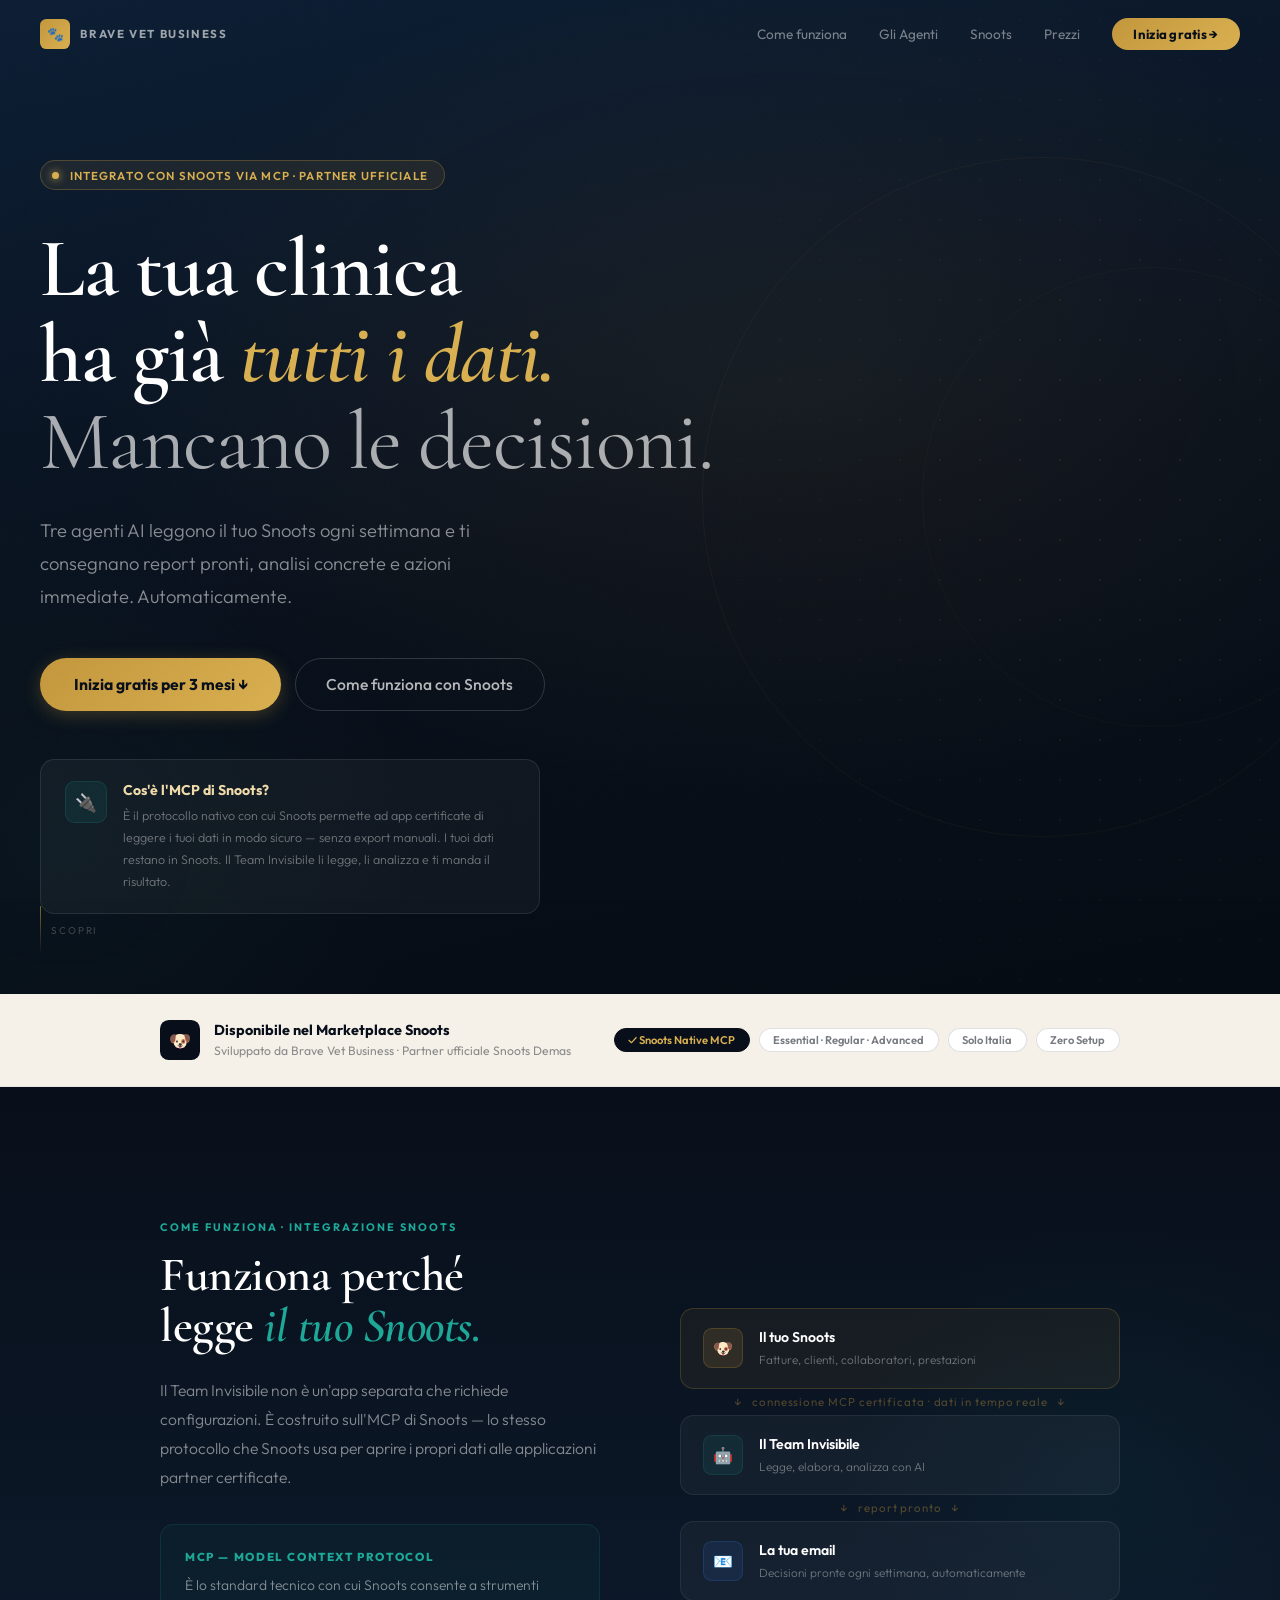
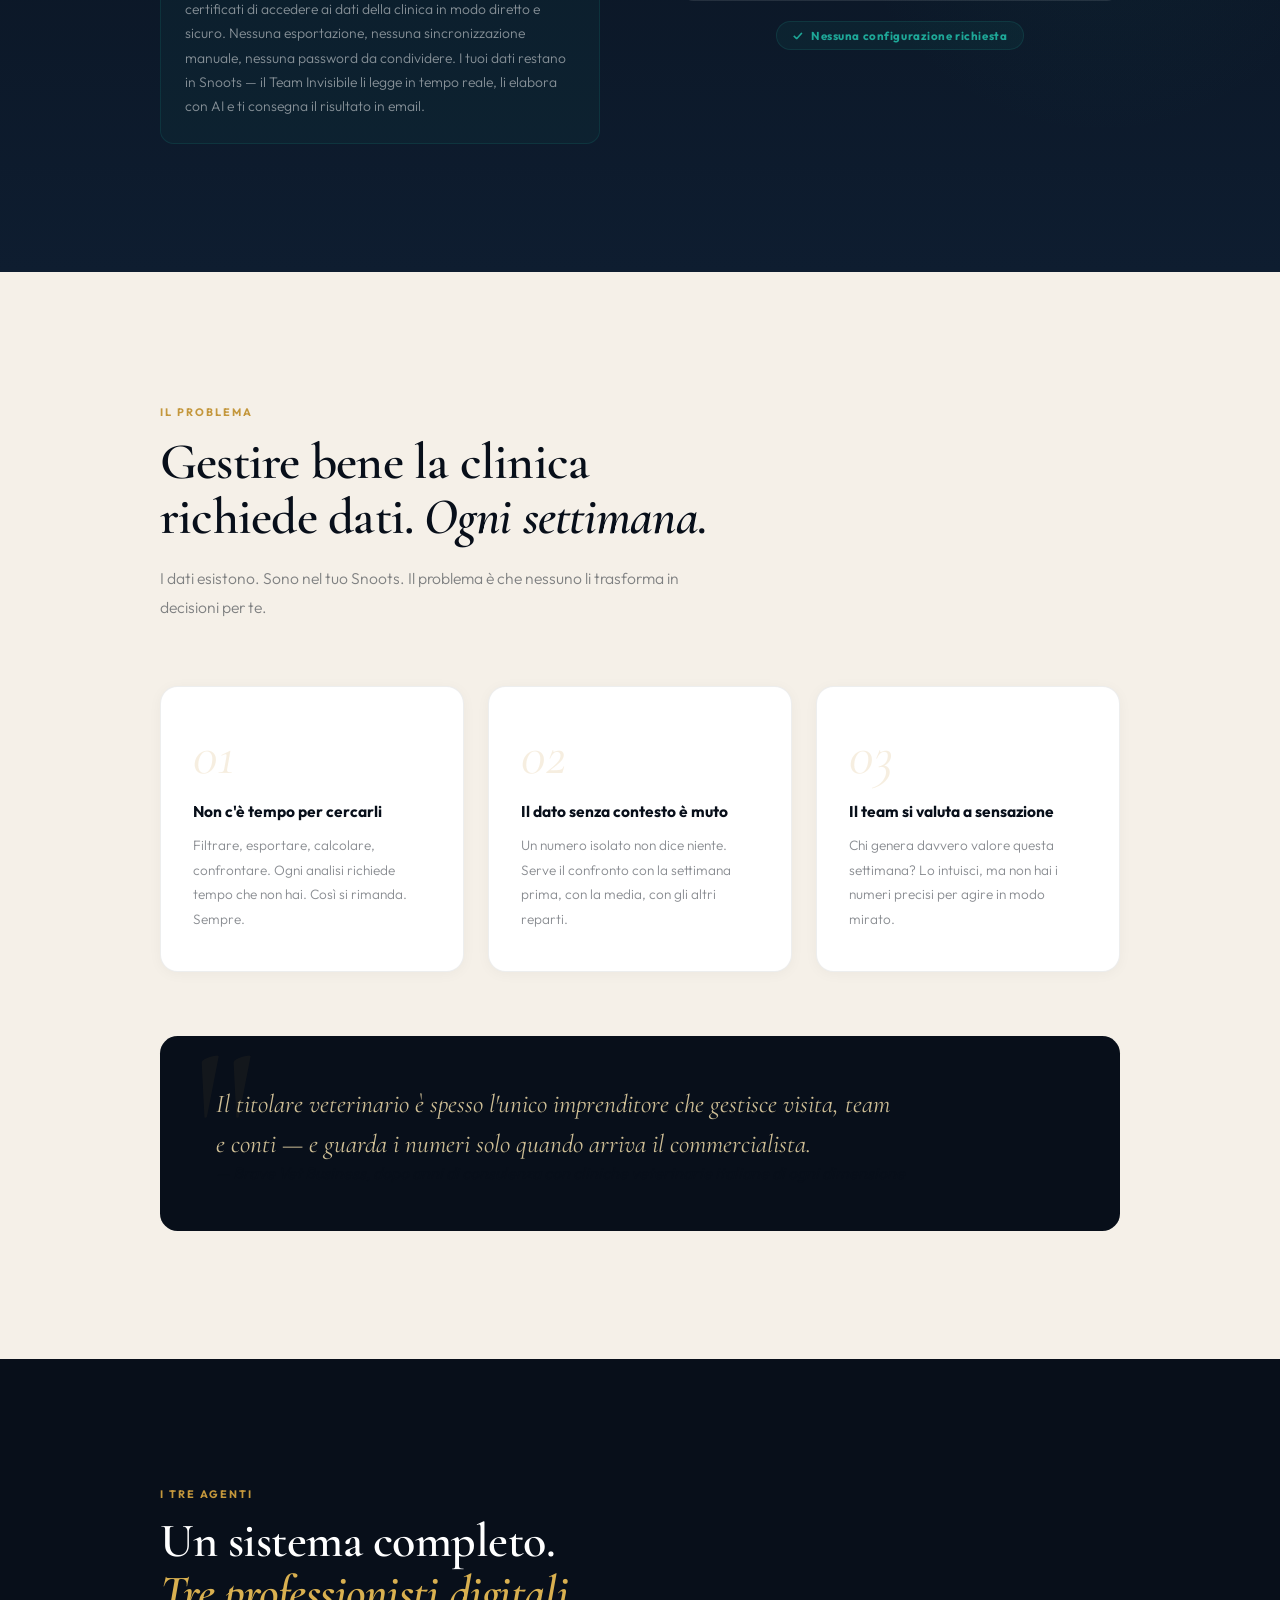
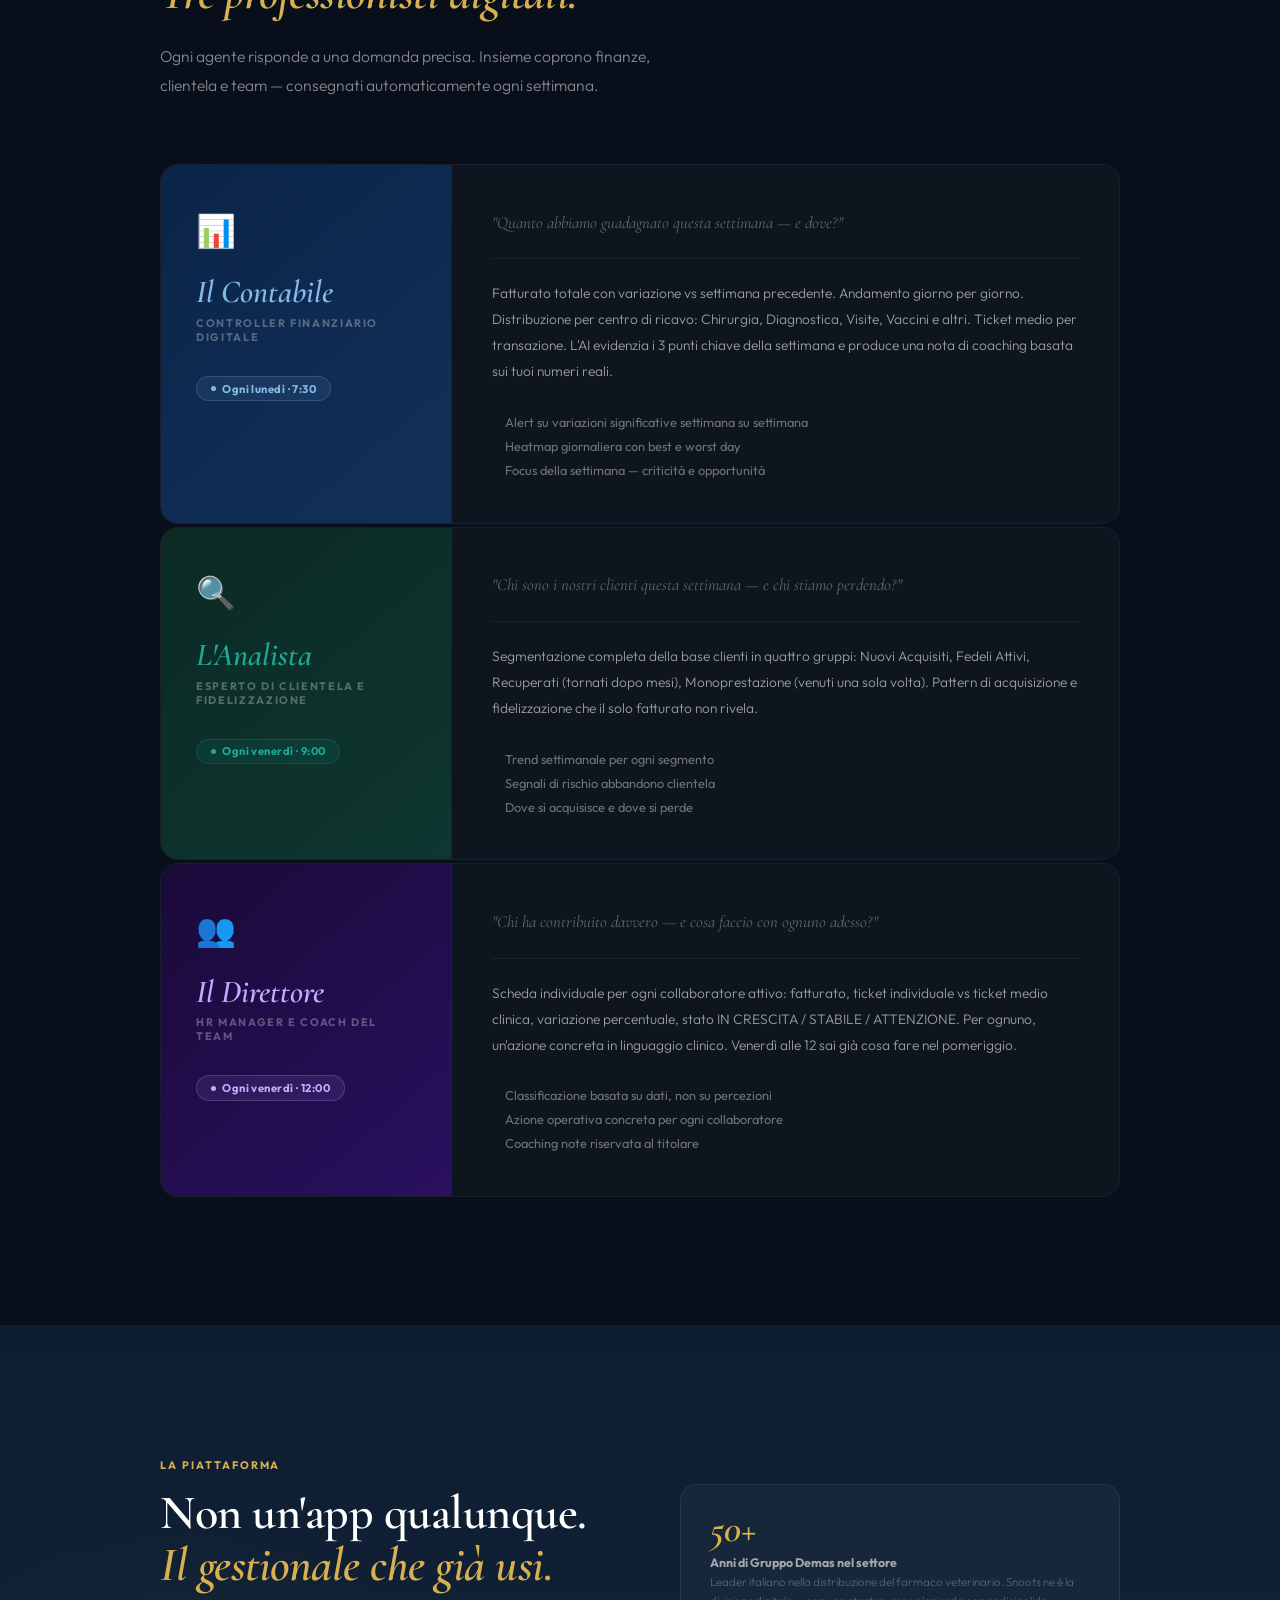
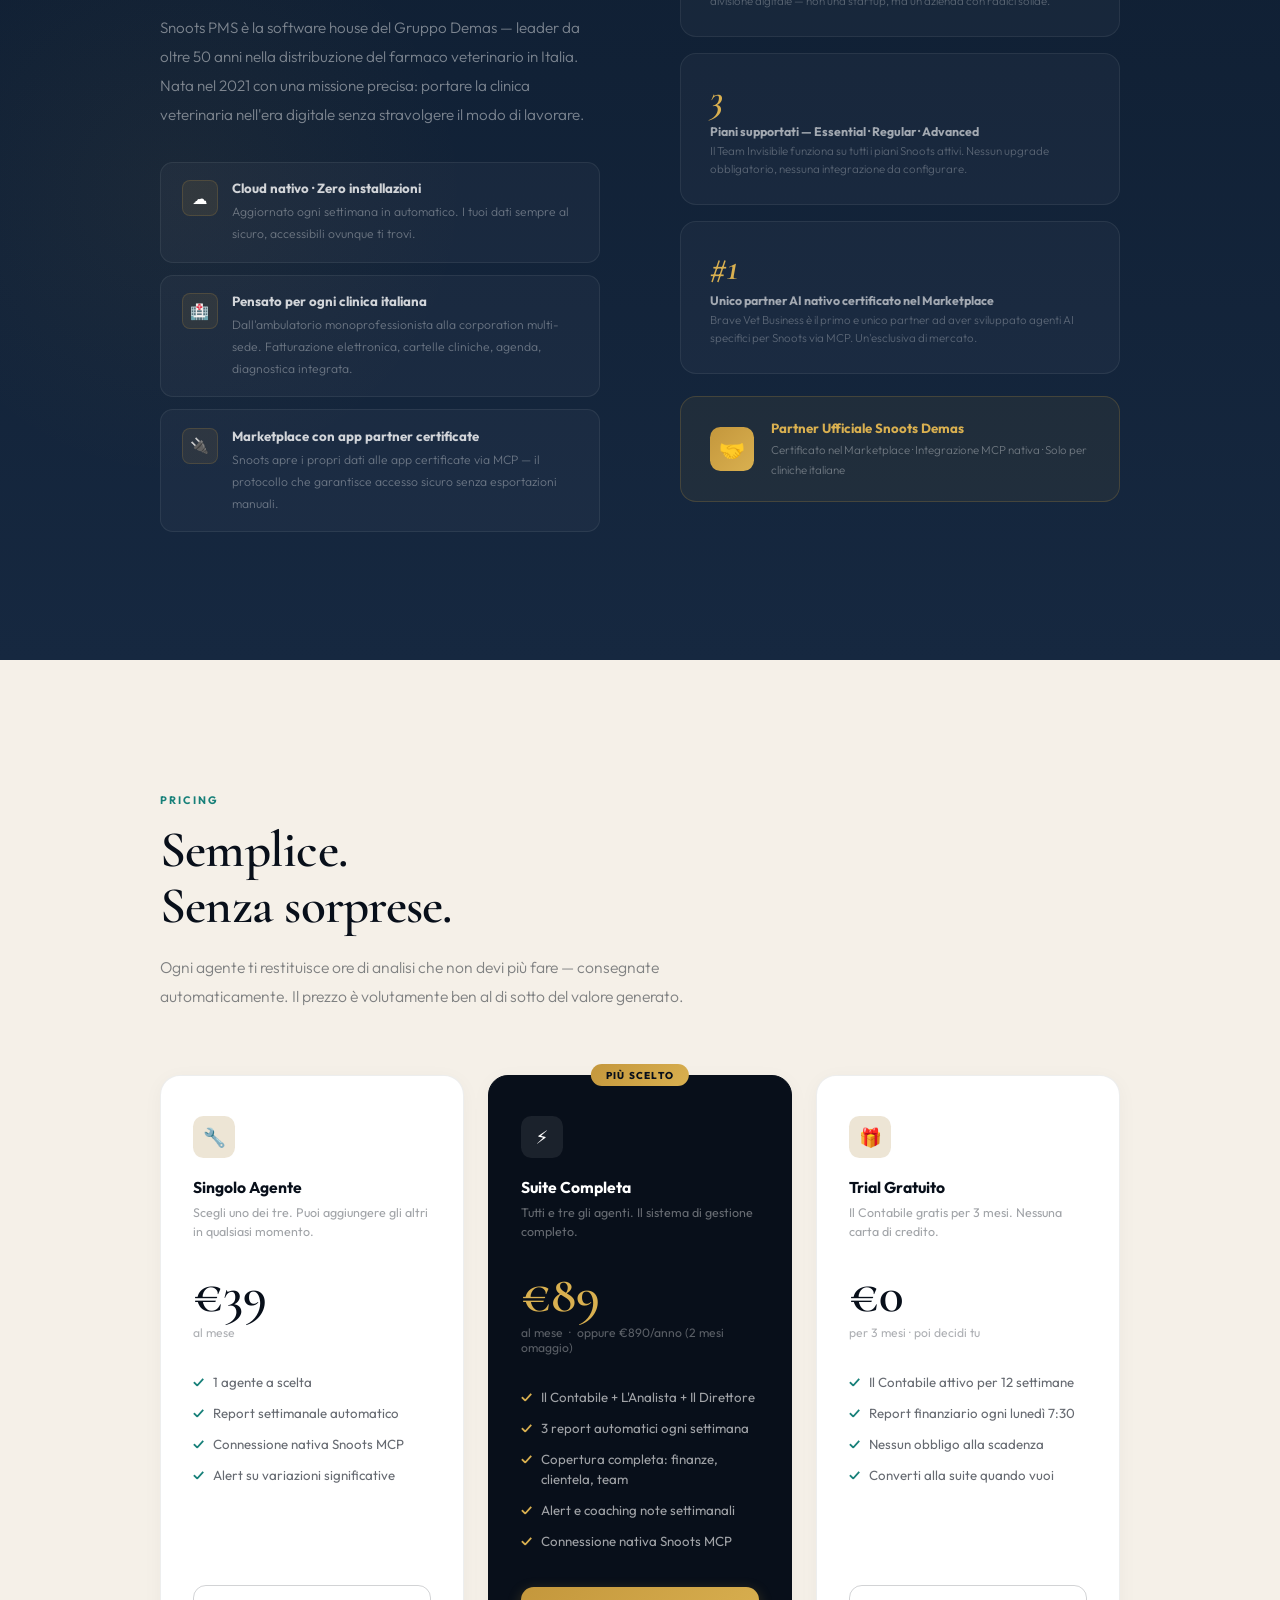
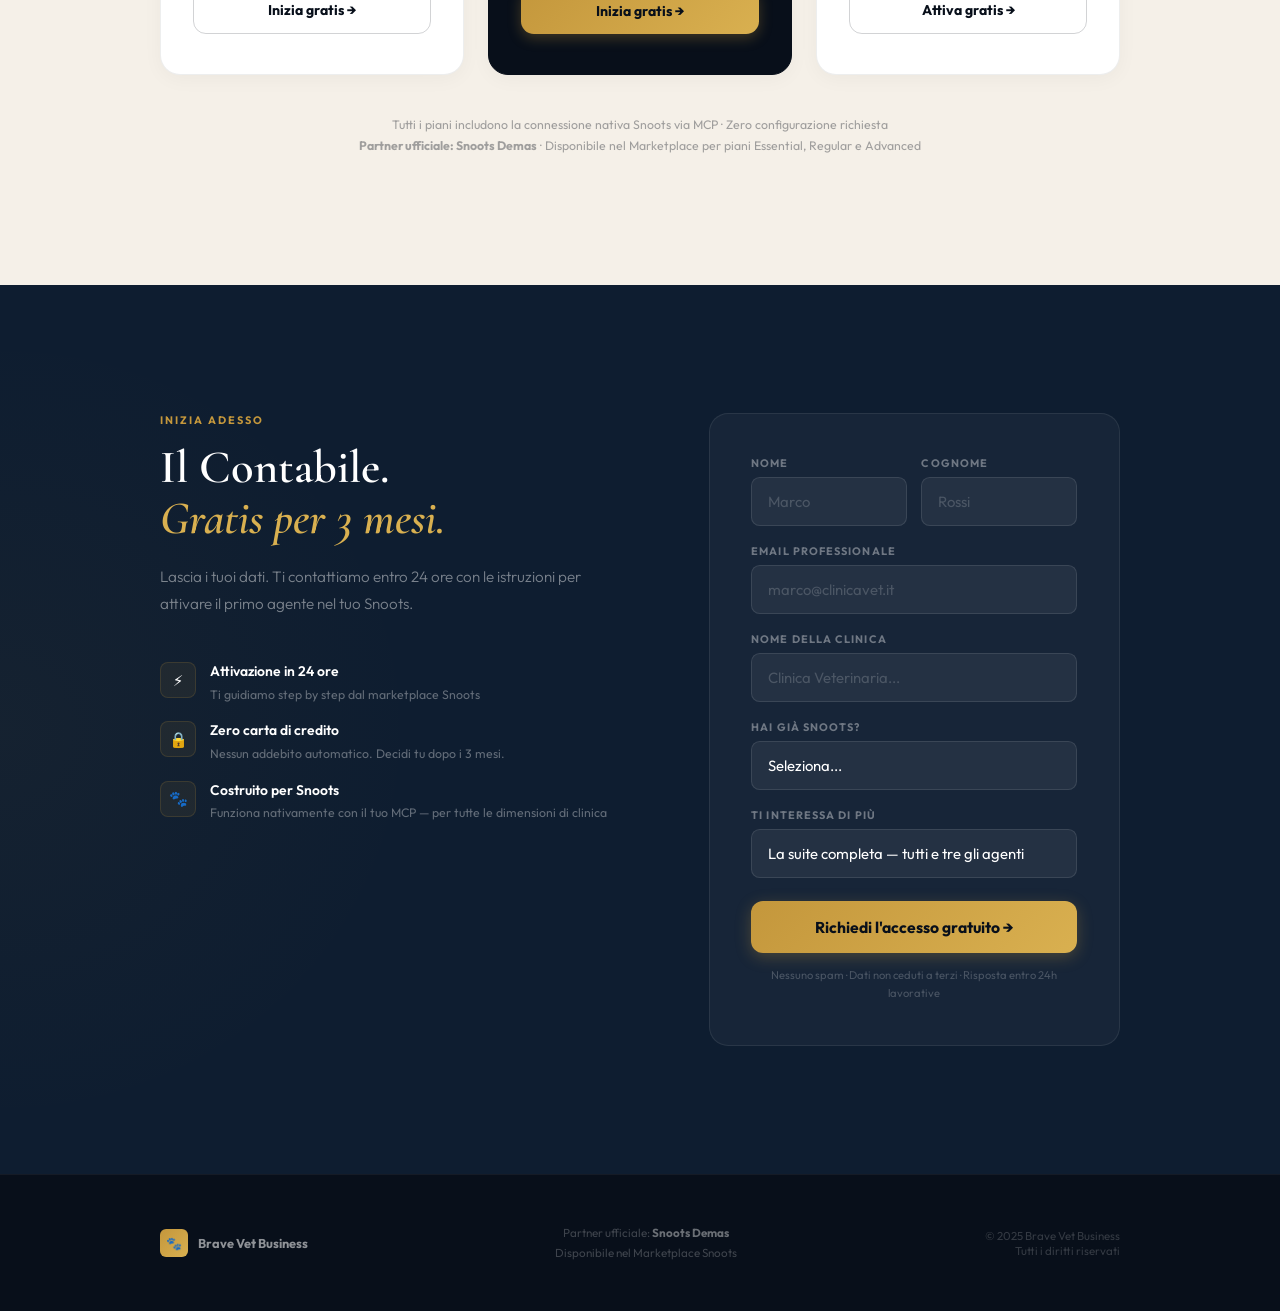
==== index.html @ 6b68aaa8 "Rename il_team_invisibile_v2.html to index.html" ====
<!DOCTYPE html>
<html lang="it">
<head>
<meta charset="UTF-8">
<meta name="viewport" content="width=device-width, initial-scale=1.0">
<title>Il Team Invisibile — AI per Cliniche Veterinarie | Brave Vet Business</title>
<meta name="description" content="Tre agenti AI leggono i tuoi dati Snoots via MCP e ti consegnano ogni settimana le decisioni pronte. Zero configurazione. Gratis per 3 mesi.">
<link rel="preconnect" href="https://fonts.googleapis.com">
<link rel="preconnect" href="https://fonts.gstatic.com" crossorigin>
<link href="https://fonts.googleapis.com/css2?family=Cormorant+Garamond:ital,wght@0,400;0,600;0,700;1,400;1,600&family=Outfit:wght@300;400;500;600;700&display=swap" rel="stylesheet">
<style>
:root {
  --ink:          #080F1A;
  --ink-mid:      #0E1D30;
  --ink-soft:     #162840;
  --gold:         #C4973C;
  --gold-bright:  #D9B050;
  --gold-pale:    #F0DCAA;
  --gold-glow:    rgba(196,151,60,.15);
  --teal:         #178079;
  --teal-bright:  #1EA898;
  --cream:        #F5F0E8;
  --cream-mid:    #EDE5D5;
  --white:        #FFFFFF;
  --muted:        rgba(255,255,255,.42);
  --muted-dark:   rgba(8,15,26,.42);
  --serif:        'Cormorant Garamond', Georgia, serif;
  --sans:         'Outfit', system-ui, sans-serif;
}
*,*::before,*::after{box-sizing:border-box;margin:0;padding:0;}
html{scroll-behavior:smooth;}
body{
  font-family:var(--sans);
  background:var(--ink);
  color:var(--white);
  overflow-x:hidden;
  -webkit-font-smoothing:antialiased;
}

/* GRAIN */
body::after{
  content:'';position:fixed;inset:0;z-index:9999;pointer-events:none;
  background-image:url("data:image/svg+xml,%3Csvg xmlns='http://www.w3.org/2000/svg' width='200' height='200'%3E%3Cfilter id='n'%3E%3CfeTurbulence type='fractalNoise' baseFrequency='.9' numOctaves='4' stitchTiles='stitch'/%3E%3C/filter%3E%3Crect width='200' height='200' filter='url(%23n)' opacity='.04'/%3E%3C/svg%3E");
  opacity:.45;
}

/* ── NAV ── */
nav{
  position:fixed;top:0;left:0;right:0;z-index:500;
  padding:1.1rem 2.5rem;
  display:flex;align-items:center;justify-content:space-between;
  transition:background .4s,box-shadow .4s;
}
nav.scrolled{
  background:rgba(8,15,26,.94);
  backdrop-filter:blur(24px);
  box-shadow:0 1px 0 rgba(196,151,60,.12);
}
.nav-brand{display:flex;align-items:center;gap:.65rem;}
.nav-mark{
  width:30px;height:30px;border-radius:.4rem;
  background:linear-gradient(135deg,var(--gold),var(--gold-bright));
  display:flex;align-items:center;justify-content:center;font-size:.85rem;
}
.nav-name{font-size:.72rem;font-weight:700;letter-spacing:.14em;text-transform:uppercase;color:rgba(255,255,255,.6);}
.nav-links{display:flex;align-items:center;gap:2rem;}
.nav-link{font-size:.85rem;font-weight:400;color:rgba(255,255,255,.45);text-decoration:none;transition:color .2s;}
.nav-link:hover{color:rgba(255,255,255,.85);}
.nav-cta{
  background:linear-gradient(135deg,var(--gold),var(--gold-bright));
  color:var(--ink);font-weight:700;font-size:.82rem;
  padding:.52rem 1.35rem;border-radius:2rem;text-decoration:none;
  transition:all .25s;letter-spacing:.02em;
}
.nav-cta:hover{transform:translateY(-2px);box-shadow:0 8px 22px rgba(196,151,60,.38);}

/* ── HERO ── */
#hero{
  min-height:100vh;
  display:flex;flex-direction:column;justify-content:center;
  padding:10rem 2.5rem 5rem;
  position:relative;overflow:hidden;
}
.hero-bg{
  position:absolute;inset:0;z-index:0;
  background:
    radial-gradient(ellipse 85% 65% at 62% 38%, rgba(196,151,60,.08) 0%, transparent 65%),
    radial-gradient(ellipse 50% 60% at 5% 85%,  rgba(23,128,121,.06) 0%, transparent 55%),
    linear-gradient(168deg, #0C1E34 0%, var(--ink) 55%, #060C14 100%);
}
/* Decorative large rings */
.hero-ring{
  position:absolute;border-radius:50%;border:1px solid rgba(196,151,60,.06);
  top:50%;right:-8%;transform:translateY(-50%);
}
.hero-ring-1{width:680px;height:680px;}
.hero-ring-2{width:460px;height:460px;border-color:rgba(196,151,60,.04);}
.hero-dots{
  position:absolute;inset:0;
  background-image:radial-gradient(rgba(196,151,60,.1) 1px, transparent 1px);
  background-size:40px 40px;
  mask-image:radial-gradient(ellipse 45% 90% at 85% 50%, black 15%, transparent 75%);
}

.hero-content{position:relative;z-index:1;max-width:800px;}

/* MCP hero badge */
.hero-mcp-pill{
  display:inline-flex;align-items:center;gap:.65rem;
  background:rgba(196,151,60,.1);
  border:1px solid rgba(196,151,60,.3);
  border-radius:2rem;padding:.42rem 1rem .42rem .7rem;
  margin-bottom:2.2rem;
  opacity:0;animation:fadeUp .6s ease .1s forwards;
}
.pulse-dot{
  width:7px;height:7px;border-radius:50%;
  background:var(--gold-bright);
  box-shadow:0 0 8px var(--gold-bright);
  animation:pulseGlow 2.5s ease infinite;
}
@keyframes pulseGlow{
  0%,100%{box-shadow:0 0 5px var(--gold-bright);}
  50%{box-shadow:0 0 14px var(--gold-bright),0 0 28px rgba(196,151,60,.4);}
}
.hero-mcp-pill span{
  font-size:.72rem;font-weight:600;
  letter-spacing:.1em;text-transform:uppercase;color:var(--gold-bright);
}

.hero-h1{
  font-family:var(--serif);
  font-size:clamp(3.2rem,6.5vw,5.8rem);
  font-weight:600;line-height:1.04;letter-spacing:-.015em;
  margin-bottom:1.8rem;
  opacity:0;animation:fadeUp .7s ease .28s forwards;
}
.hero-h1 em{font-style:italic;color:var(--gold-bright);}
.hero-h1 .dim{font-weight:400;color:rgba(255,255,255,.65);}

.hero-sub{
  font-size:clamp(.95rem,1.8vw,1.15rem);font-weight:300;line-height:1.8;
  color:rgba(255,255,255,.52);max-width:500px;margin-bottom:2.8rem;
  opacity:0;animation:fadeUp .7s ease .44s forwards;
}
.hero-btns{
  display:flex;gap:.85rem;flex-wrap:wrap;margin-bottom:3rem;
  opacity:0;animation:fadeUp .7s ease .58s forwards;
}
.btn-gold{
  display:inline-flex;align-items:center;gap:.45rem;
  background:linear-gradient(135deg,var(--gold),var(--gold-bright));
  color:var(--ink);font-family:var(--sans);font-weight:700;font-size:.98rem;
  padding:.95rem 2.1rem;border-radius:2rem;text-decoration:none;border:none;cursor:pointer;
  transition:all .25s;box-shadow:0 4px 18px rgba(196,151,60,.28);
}
.btn-gold:hover{transform:translateY(-3px);box-shadow:0 14px 36px rgba(196,151,60,.42);}
.btn-ghost{
  display:inline-flex;align-items:center;gap:.45rem;
  background:transparent;color:rgba(255,255,255,.7);
  font-family:var(--sans);font-weight:500;font-size:.98rem;
  padding:.95rem 1.9rem;border-radius:2rem;text-decoration:none;
  border:1px solid rgba(255,255,255,.16);cursor:pointer;transition:all .25s;
}
.btn-ghost:hover{border-color:rgba(255,255,255,.4);color:var(--white);background:rgba(255,255,255,.04);}

/* MCP quick explanation box — right in hero */
.hero-mcp-box{
  display:flex;gap:1rem;align-items:flex-start;
  max-width:500px;
  padding:1.35rem 1.5rem;
  background:rgba(255,255,255,.04);
  border:1px solid rgba(255,255,255,.09);
  border-radius:.9rem;
  opacity:0;animation:fadeUp .7s ease .72s forwards;
}
.mcp-box-icon{
  width:42px;height:42px;flex-shrink:0;border-radius:.6rem;
  background:rgba(23,128,121,.14);border:1px solid rgba(23,128,121,.24);
  display:flex;align-items:center;justify-content:center;font-size:1.1rem;
}
.mcp-box-text strong{
  display:block;font-size:.88rem;font-weight:700;
  color:var(--gold-pale);margin-bottom:.3rem;
}
.mcp-box-text span{
  font-size:.78rem;font-weight:300;
  color:rgba(255,255,255,.4);line-height:1.6;
}

/* scroll hint */
.hero-scroll{
  position:absolute;bottom:2.5rem;left:2.5rem;z-index:1;
  display:flex;align-items:center;gap:.65rem;
  opacity:0;animation:fadeIn 1s ease 1.3s forwards;
}
.scroll-line{
  width:1px;height:48px;
  background:linear-gradient(to bottom,rgba(196,151,60,.65),transparent);
  animation:scrollPulse 2.2s ease infinite;
}
@keyframes scrollPulse{
  0%{transform:scaleY(0);transform-origin:top;}
  48%{transform:scaleY(1);transform-origin:top;}
  50%{transform-origin:bottom;}
  100%{transform:scaleY(0);transform-origin:bottom;}
}
.scroll-label{font-size:.62rem;letter-spacing:.18em;text-transform:uppercase;color:rgba(255,255,255,.22);}

/* ── SNOOTS PARTNER STRIP ── */
#strip{
  background:var(--cream);
  padding:1.6rem 2.5rem;
  border-bottom:1px solid rgba(8,15,26,.06);
}
.strip-inner{
  max-width:960px;margin:0 auto;
  display:flex;align-items:center;justify-content:space-between;gap:1.5rem;flex-wrap:wrap;
}
.strip-left{display:flex;align-items:center;gap:.9rem;}
.strip-icon{
  width:40px;height:40px;background:var(--ink);border-radius:.55rem;
  display:flex;align-items:center;justify-content:center;font-size:1.1rem;flex-shrink:0;
}
.strip-text strong{display:block;font-size:.9rem;font-weight:700;color:var(--ink);}
.strip-text span{font-size:.76rem;color:rgba(8,15,26,.45);}
.strip-tags{display:flex;gap:.55rem;flex-wrap:wrap;}
.stag{
  padding:.28rem .85rem;border-radius:2rem;font-size:.7rem;font-weight:600;
  border:1px solid rgba(8,15,26,.12);color:rgba(8,15,26,.55);background:white;
}
.stag.hi{background:var(--ink);color:var(--gold-bright);border-color:var(--ink);}

/* ── MCP SECTION ── */
#mcp{
  padding:8rem 2.5rem;
  background:linear-gradient(180deg,var(--ink) 0%,var(--ink-mid) 100%);
  position:relative;overflow:hidden;
}
.mcp-glow{
  position:absolute;right:-80px;top:50%;transform:translateY(-50%);
  width:520px;height:520px;border-radius:50%;
  background:radial-gradient(circle,rgba(23,128,121,.07) 0%,transparent 70%);
  pointer-events:none;
}
.mcp-layout{
  max-width:960px;margin:0 auto;
  display:grid;grid-template-columns:1fr 1fr;gap:5rem;align-items:center;
}
.stag-inline{
  display:inline-block;font-size:.68rem;font-weight:700;
  letter-spacing:.18em;text-transform:uppercase;
  color:var(--teal-bright);margin-bottom:1rem;
}
.h2{
  font-family:var(--serif);
  font-size:clamp(2rem,4vw,3rem);
  font-weight:600;line-height:1.08;letter-spacing:-.01em;margin-bottom:1.4rem;
}
.lead{
  font-size:.98rem;font-weight:300;line-height:1.85;
  color:rgba(255,255,255,.5);margin-bottom:2rem;
}
.mcp-def-box{
  padding:1.5rem;
  background:rgba(23,128,121,.07);
  border:1px solid rgba(23,128,121,.2);
  border-radius:.85rem;
}
.mcp-def-box strong{
  display:block;font-size:.72rem;font-weight:800;
  letter-spacing:.14em;text-transform:uppercase;
  color:var(--teal-bright);margin-bottom:.55rem;
}
.mcp-def-box p{
  font-size:.87rem;font-weight:300;line-height:1.75;
  color:rgba(255,255,255,.5);
}

/* MCP flow visual */
.mcp-flow{display:flex;flex-direction:column;gap:2px;}
.mfc{
  display:flex;align-items:center;gap:1rem;
  padding:1.2rem 1.35rem;
  background:rgba(255,255,255,.04);
  border:1px solid rgba(255,255,255,.07);
  border-radius:.85rem;
  transition:all .3s;
}
.mfc:hover{border-color:rgba(196,151,60,.18);background:rgba(255,255,255,.06);}
.mfc.highlighted{
  background:rgba(196,151,60,.07);
  border-color:rgba(196,151,60,.22);
}
.mfc-ico{
  width:40px;height:40px;flex-shrink:0;border-radius:.55rem;
  display:flex;align-items:center;justify-content:center;font-size:1rem;
}
.ico-g{background:rgba(196,151,60,.14);border:1px solid rgba(196,151,60,.22);}
.ico-t{background:rgba(23,128,121,.14);border:1px solid rgba(23,128,121,.22);}
.ico-b{background:rgba(59,130,246,.1);border:1px solid rgba(59,130,246,.18);}
.mfc-info strong{display:block;font-size:.88rem;font-weight:600;margin-bottom:.12rem;}
.mfc-info span{font-size:.74rem;color:rgba(255,255,255,.38);font-weight:300;}
.mcp-arr{
  text-align:center;padding:.22rem 0;
  font-size:.72rem;letter-spacing:.08em;
  color:rgba(196,151,60,.38);
}
.mcp-zero-cfg{
  display:flex;justify-content:center;margin-top:1.1rem;
}
.zero-badge{
  display:inline-flex;align-items:center;gap:.45rem;
  background:rgba(23,128,121,.1);border:1px solid rgba(23,128,121,.22);
  border-radius:2rem;padding:.38rem .95rem;
  font-size:.72rem;font-weight:700;color:var(--teal-bright);letter-spacing:.05em;
}

/* ── PROBLEMA ── */
#problema{
  padding:8rem 2.5rem;
  background:var(--cream);color:var(--ink);
}
.stag-dark{
  display:inline-block;font-size:.68rem;font-weight:700;
  letter-spacing:.18em;text-transform:uppercase;
  margin-bottom:1rem;
}
.h2-dark{
  font-family:var(--serif);
  font-size:clamp(2rem,4.5vw,3.2rem);
  font-weight:600;line-height:1.08;letter-spacing:-.015em;
  color:var(--ink);margin-bottom:1.2rem;
}
.lead-dark{
  font-size:.98rem;font-weight:300;line-height:1.85;
  color:rgba(8,15,26,.5);max-width:540px;margin-bottom:4rem;
}
.blocchi{display:grid;grid-template-columns:repeat(3,1fr);gap:1.5rem;}
.blocco{
  background:white;
  border:1px solid rgba(8,15,26,.07);
  border-radius:1.1rem;padding:2.5rem 2rem;
  position:relative;overflow:hidden;
  transition:all .3s;
  box-shadow:0 2px 14px rgba(0,0,0,.04);
}
.blocco::before{
  content:'';position:absolute;bottom:0;left:0;right:0;height:3px;
  background:linear-gradient(90deg,transparent,rgba(196,151,60,.4),transparent);
  transform:scaleX(0);transition:transform .3s;
}
.blocco:hover{transform:translateY(-5px);box-shadow:0 18px 45px rgba(0,0,0,.09);}
.blocco:hover::before{transform:scaleX(1);}
.bnum{
  font-family:var(--serif);font-size:3.5rem;font-style:italic;
  color:rgba(196,151,60,.16);line-height:1;margin-bottom:1.1rem;
}
.blocco h3{font-size:.97rem;font-weight:700;color:var(--ink);margin-bottom:.65rem;line-height:1.4;}
.blocco p{font-size:.85rem;color:rgba(8,15,26,.48);line-height:1.8;font-weight:300;}

.quote-block{
  margin-top:4rem;
  padding:3rem 3.5rem;
  background:var(--ink);
  border-radius:1.1rem;
  position:relative;overflow:hidden;
}
.quote-block::before{
  content:'"';font-family:var(--serif);
  font-size:14rem;line-height:.75;
  color:rgba(196,151,60,.06);
  position:absolute;top:.5rem;left:2rem;
}
.quote-block blockquote{
  font-family:var(--serif);font-style:italic;font-weight:400;
  font-size:clamp(1.15rem,2.2vw,1.6rem);line-height:1.55;
  color:rgba(240,220,170,.85);max-width:680px;position:relative;z-index:1;
}
.quote-cite{
  display:block;margin-top:1.25rem;
  font-family:var(--sans);font-style:normal;
  font-size:.75rem;font-weight:500;letter-spacing:.07em;
  color:rgba(255,255,255,.27);
}

/* ── AGENTI ── */
#agenti{padding:8rem 2.5rem;background:var(--ink);}
.agenti-stack{display:flex;flex-direction:column;gap:3px;margin-top:4rem;}

.agent-card{
  display:grid;grid-template-columns:290px 1fr;
  border-radius:1.1rem;overflow:hidden;
  border:1px solid rgba(255,255,255,.07);
  transition:all .35s;
}
.agent-card:hover{
  border-color:rgba(255,255,255,.14);
  box-shadow:0 24px 60px rgba(0,0,0,.35);
  transform:scale(1.003) translateY(-2px);
}
.ac-left{padding:2.8rem 2.2rem;display:flex;flex-direction:column;}
.ac-right{
  padding:2.8rem 2.5rem;
  border-left:1px solid rgba(255,255,255,.06);
  display:flex;flex-direction:column;
}

/* Per-agent colour themes */
.ag-c .ac-left{background:linear-gradient(140deg,#0B2548,#13305A);}
.ag-c .ac-right{background:rgba(255,255,255,.024);}
.ag-c .ac-name,.ag-c .af-dot{color:#85BAE8;}
.ag-c .ac-chip{background:rgba(133,186,232,.09);border-color:rgba(133,186,232,.22);color:#85BAE8;}

.ag-a .ac-left{background:linear-gradient(140deg,#0B2A24,#0F3630);}
.ag-a .ac-right{background:rgba(255,255,255,.024);}
.ag-a .ac-name,.ag-a .af-dot{color:var(--teal-bright);}
.ag-a .ac-chip{background:rgba(30,168,152,.09);border-color:rgba(30,168,152,.22);color:var(--teal-bright);}

.ag-d .ac-left{background:linear-gradient(140deg,#1A0A38,#2A1060);}
.ag-d .ac-right{background:rgba(255,255,255,.024);}
.ag-d .ac-name,.ag-d .af-dot{color:#C5AAFF;}
.ag-d .ac-chip{background:rgba(197,170,255,.09);border-color:rgba(197,170,255,.22);color:#C5AAFF;}

.ac-emoji{font-size:2rem;margin-bottom:1.4rem;}
.ac-name{
  font-family:var(--serif);font-size:2rem;font-style:italic;font-weight:600;
  margin-bottom:.3rem;
}
.ac-role{
  font-size:.68rem;font-weight:700;letter-spacing:.15em;text-transform:uppercase;
  color:rgba(255,255,255,.3);margin-bottom:auto;padding-bottom:2rem;
}
.ac-chip{
  display:inline-flex;align-items:center;gap:.4rem;
  border:1px solid;border-radius:2rem;
  padding:.3rem .85rem;font-size:.7rem;font-weight:700;
  width:fit-content;letter-spacing:.04em;
}
.chip-dot{width:5px;height:5px;border-radius:50%;background:currentColor;}

.ac-q{
  font-family:var(--serif);font-style:italic;
  font-size:1.05rem;color:rgba(255,255,255,.35);
  line-height:1.55;margin-bottom:1.4rem;
  padding-bottom:1.4rem;border-bottom:1px solid rgba(255,255,255,.06);
}
.ac-desc{
  font-size:.86rem;font-weight:300;line-height:1.88;
  color:rgba(255,255,255,.58);margin-bottom:1.8rem;flex:1;
}
.ac-feats{display:flex;flex-direction:column;gap:.5rem;}
.ac-feat{display:flex;align-items:center;gap:.65rem;font-size:.8rem;color:rgba(255,255,255,.4);}
.af-dot{width:3px;height:3px;border-radius:50%;flex-shrink:0;}

/* ── SNOOTS PARTNER ── */
#snoots-partner{
  padding:8rem 2.5rem;
  background:linear-gradient(180deg,var(--ink-mid) 0%,var(--ink-soft) 100%);
  position:relative;overflow:hidden;
}
#snoots-partner::before{
  content:'';position:absolute;left:-120px;top:50%;transform:translateY(-50%);
  width:600px;height:600px;border-radius:50%;
  background:radial-gradient(circle,rgba(196,151,60,.05) 0%,transparent 68%);
  pointer-events:none;
}
.sp-layout{
  max-width:960px;margin:0 auto;
  display:grid;grid-template-columns:1fr 1fr;gap:5rem;align-items:center;
}
.sp-tag{
  display:inline-block;font-size:.68rem;font-weight:700;
  letter-spacing:.18em;text-transform:uppercase;
  color:var(--gold-bright);margin-bottom:1rem;
}
.sp-lead{
  font-size:.95rem;font-weight:300;line-height:1.9;
  color:rgba(255,255,255,.45);margin-bottom:2rem;
}
.sp-pillars{display:flex;flex-direction:column;gap:.75rem;margin-top:.5rem;}
.sp-pillar{
  display:flex;align-items:flex-start;gap:.9rem;
  padding:1.1rem 1.3rem;
  background:rgba(255,255,255,.03);
  border:1px solid rgba(255,255,255,.07);
  border-radius:.8rem;
  transition:border-color .3s;
}
.sp-pillar:hover{border-color:rgba(196,151,60,.18);}
.sp-pillar-ico{
  width:36px;height:36px;flex-shrink:0;border-radius:.5rem;
  display:flex;align-items:center;justify-content:center;font-size:.95rem;
  background:rgba(196,151,60,.1);border:1px solid rgba(196,151,60,.2);
}
.sp-pillar-text strong{
  display:block;font-size:.83rem;font-weight:700;color:rgba(255,255,255,.8);margin-bottom:.22rem;
}
.sp-pillar-text span{
  font-size:.76rem;font-weight:300;color:rgba(255,255,255,.35);line-height:1.65;
}
/* Right column — stat cards + badge */
.sp-cards{display:flex;flex-direction:column;gap:1rem;}
.sp-stat{
  padding:1.6rem 1.8rem;
  background:rgba(255,255,255,.03);
  border:1px solid rgba(255,255,255,.07);
  border-radius:1rem;
  transition:all .3s;
  position:relative;overflow:hidden;
}
.sp-stat::after{
  content:'';position:absolute;bottom:0;left:0;right:0;height:2px;
  background:linear-gradient(90deg,transparent,rgba(196,151,60,.35),transparent);
  transform:scaleX(0);transition:transform .35s;
}
.sp-stat:hover{border-color:rgba(196,151,60,.2);transform:translateY(-3px);}
.sp-stat:hover::after{transform:scaleX(1);}
.sp-stat-val{
  font-family:var(--serif);font-size:2.4rem;font-style:italic;font-weight:600;
  color:var(--gold-bright);line-height:1;margin-bottom:.4rem;
}
.sp-stat-label{font-size:.77rem;font-weight:700;color:rgba(255,255,255,.6);margin-bottom:.18rem;}
.sp-stat-sub{font-size:.72rem;font-weight:300;color:rgba(255,255,255,.28);line-height:1.6;}
/* Partner badge */
.sp-badge{
  margin-top:1.4rem;
  padding:1.4rem 1.8rem;
  background:rgba(196,151,60,.07);
  border:1px solid rgba(196,151,60,.22);
  border-radius:1rem;
  display:flex;align-items:center;gap:1.1rem;
}
.sp-badge-logo{
  width:44px;height:44px;flex-shrink:0;border-radius:.65rem;
  background:linear-gradient(135deg,var(--gold),var(--gold-bright));
  display:flex;align-items:center;justify-content:center;font-size:1.3rem;
}
.sp-badge-text strong{
  display:block;font-size:.83rem;font-weight:700;color:var(--gold-bright);margin-bottom:.15rem;
}
.sp-badge-text span{
  font-size:.72rem;font-weight:300;color:rgba(255,255,255,.35);
}
@media(max-width:700px){
  .sp-layout{grid-template-columns:1fr;}
}

/* ── PRICING ── */
#pricing{padding:8rem 2.5rem;background:var(--cream);color:var(--ink);}
.pricing-grid{
  display:grid;grid-template-columns:repeat(3,1fr);
  gap:1.5rem;max-width:960px;margin:4rem auto 0;align-items:stretch;
}
.pc{
  background:white;border:1.5px solid rgba(8,15,26,.07);
  border-radius:1.25rem;padding:2.5rem 2rem;
  display:flex;flex-direction:column;
  box-shadow:0 4px 20px rgba(0,0,0,.04);
  transition:all .3s;position:relative;
}
.pc:hover{transform:translateY(-6px);box-shadow:0 22px 55px rgba(0,0,0,.1);}
.pc.feat{background:var(--ink);border-color:var(--ink);color:white;}
.pc-star{
  position:absolute;top:-12px;left:50%;transform:translateX(-50%);
  background:linear-gradient(135deg,var(--gold),var(--gold-bright));
  color:var(--ink);font-size:.62rem;font-weight:800;
  letter-spacing:.12em;text-transform:uppercase;
  padding:.28rem .95rem;border-radius:2rem;white-space:nowrap;
}
.pc-ico{
  width:42px;height:42px;border-radius:.65rem;
  display:flex;align-items:center;justify-content:center;font-size:1.15rem;
  margin-bottom:1.2rem;
}
.pc:not(.feat) .pc-ico{background:var(--cream-mid);}
.pc.feat .pc-ico{background:rgba(255,255,255,.08);}
.pc-name{font-size:.98rem;font-weight:700;margin-bottom:.35rem;}
.pc:not(.feat) .pc-name{color:var(--ink);}
.pc-sub{font-size:.78rem;line-height:1.55;color:rgba(8,15,26,.38);margin-bottom:1.8rem;}
.pc.feat .pc-sub{color:rgba(255,255,255,.38);}
.pc-price{font-family:var(--serif);font-size:3.2rem;font-weight:600;line-height:1;margin-bottom:.2rem;}
.pc:not(.feat) .pc-price{color:var(--ink);}
.pc.feat .pc-price{color:var(--gold-bright);}
.pc-period{font-size:.76rem;color:rgba(8,15,26,.33);margin-bottom:2rem;}
.pc.feat .pc-period{color:rgba(255,255,255,.33);}
.pc-list{list-style:none;flex:1;display:flex;flex-direction:column;gap:.65rem;margin-bottom:2.2rem;}
.pc-list li{
  font-size:.83rem;line-height:1.55;
  display:flex;align-items:flex-start;gap:.55rem;
  color:rgba(8,15,26,.62);
}
.pc.feat .pc-list li{color:rgba(255,255,255,.62);}
.pc-list li::before{content:'✓';font-weight:700;flex-shrink:0;}
.pc:not(.feat) .pc-list li::before{color:var(--teal);}
.pc.feat .pc-list li::before{color:var(--gold-bright);}
.pc-btn{
  display:block;text-align:center;padding:.92rem;
  border-radius:.8rem;font-family:var(--sans);font-weight:700;font-size:.88rem;
  text-decoration:none;border:none;cursor:pointer;transition:all .25s;
}
.btn-outline-dark{background:transparent;color:var(--ink);border:1.5px solid rgba(8,15,26,.18);}
.btn-outline-dark:hover{background:var(--ink);color:white;}
.btn-gold-fill{
  background:linear-gradient(135deg,var(--gold),var(--gold-bright));
  color:var(--ink);box-shadow:0 4px 14px rgba(196,151,60,.3);
}
.btn-gold-fill:hover{transform:translateY(-2px);box-shadow:0 10px 26px rgba(196,151,60,.42);}
.pricing-note{
  text-align:center;margin-top:2.5rem;
  font-size:.77rem;color:rgba(8,15,26,.36);line-height:1.7;
}

/* ── FORM ── */
#contatto{
  padding:8rem 2.5rem;
  background:var(--ink-mid);
  position:relative;overflow:hidden;
}
#contatto::before{
  content:'';position:absolute;inset:0;
  background:radial-gradient(ellipse 55% 75% at 0 50%,rgba(196,151,60,.04) 0%,transparent 60%);
  pointer-events:none;
}
.contatto-grid{
  max-width:960px;margin:0 auto;
  display:grid;grid-template-columns:1.1fr 1fr;gap:6rem;align-items:start;
  position:relative;z-index:1;
}
.cl-tag{font-size:.68rem;font-weight:700;letter-spacing:.18em;text-transform:uppercase;color:var(--gold);display:block;margin-bottom:.9rem;}
.cl-h2{font-family:var(--serif);font-size:clamp(2rem,4vw,2.9rem);font-weight:600;line-height:1.1;margin-bottom:1.2rem;}
.cl-lead{font-size:.95rem;font-weight:300;line-height:1.8;color:rgba(255,255,255,.45);margin-bottom:2.8rem;}
.promises{display:flex;flex-direction:column;gap:1.1rem;}
.promise{display:flex;align-items:flex-start;gap:.9rem;}
.p-icon{
  width:36px;height:36px;flex-shrink:0;border-radius:.5rem;
  background:rgba(196,151,60,.08);border:1px solid rgba(196,151,60,.17);
  display:flex;align-items:center;justify-content:center;font-size:.95rem;
}
.p-body strong{display:block;font-size:.87rem;font-weight:600;margin-bottom:.15rem;}
.p-body span{font-size:.77rem;color:rgba(255,255,255,.35);line-height:1.55;}

.form-box{
  background:rgba(255,255,255,.04);
  border:1px solid rgba(255,255,255,.08);
  border-radius:1.2rem;padding:2.6rem;
}
.fg{margin-bottom:1.1rem;}
.fg label{
  display:block;font-size:.68rem;font-weight:700;
  letter-spacing:.1em;text-transform:uppercase;
  color:rgba(255,255,255,.38);margin-bottom:.45rem;
}
.fg input,.fg select{
  width:100%;background:rgba(255,255,255,.06);
  border:1px solid rgba(255,255,255,.1);
  border-radius:.55rem;padding:.88rem 1rem;
  font-family:var(--sans);font-size:.93rem;
  color:white;outline:none;transition:all .2s;
  -webkit-appearance:none;
}
.fg input:focus,.fg select:focus{
  border-color:rgba(196,151,60,.48);
  background:rgba(255,255,255,.08);
  box-shadow:0 0 0 3px rgba(196,151,60,.07);
}
.fg input::placeholder{color:rgba(255,255,255,.18);}
.fg select option{background:var(--ink);}
.fg-row{display:grid;grid-template-columns:1fr 1fr;gap:.9rem;}
.form-submit{
  width:100%;padding:1rem;margin-top:.35rem;
  background:linear-gradient(135deg,var(--gold),var(--gold-bright));
  color:var(--ink);border:none;border-radius:.75rem;
  font-family:var(--sans);font-weight:700;font-size:.98rem;
  cursor:pointer;transition:all .25s;
  box-shadow:0 4px 16px rgba(196,151,60,.3);
}
.form-submit:hover{transform:translateY(-2px);box-shadow:0 10px 28px rgba(196,151,60,.42);}
.form-privacy{
  text-align:center;margin-top:.9rem;
  font-size:.7rem;color:rgba(255,255,255,.22);line-height:1.6;
}
.form-ok{display:none;text-align:center;padding:2rem 1rem;}
.form-ok.show{display:block;}
.ok-ico{font-size:2.6rem;margin-bottom:.9rem;}
.ok-title{font-family:var(--serif);font-style:italic;font-size:1.55rem;color:var(--gold-bright);margin-bottom:.7rem;}
.ok-body{font-size:.87rem;color:rgba(255,255,255,.4);line-height:1.7;}

/* ── FOOTER ── */
footer{
  background:var(--ink);
  border-top:1px solid rgba(255,255,255,.05);
  padding:3rem 2.5rem;
}
.footer-inner{
  max-width:960px;margin:0 auto;
  display:flex;align-items:center;justify-content:space-between;
  flex-wrap:wrap;gap:1.5rem;
}
.footer-brand{display:flex;align-items:center;gap:.6rem;}
.f-mark{
  width:28px;height:28px;border-radius:.38rem;
  background:linear-gradient(135deg,var(--gold),var(--gold-bright));
  display:flex;align-items:center;justify-content:center;font-size:.8rem;
}
.f-name{font-size:.8rem;font-weight:700;color:rgba(255,255,255,.55);}
.footer-mid{font-size:.73rem;color:rgba(255,255,255,.22);text-align:center;line-height:1.7;}
.footer-mid strong{color:rgba(255,255,255,.4);}
.footer-copy{font-size:.72rem;color:rgba(255,255,255,.18);text-align:right;}

/* ── SHARED UTILS ── */
.w{max-width:960px;margin:0 auto;}
@keyframes fadeUp{
  from{opacity:0;transform:translateY(22px);}
  to{opacity:1;transform:translateY(0);}
}
@keyframes fadeIn{from{opacity:0;}to{opacity:1;}}
.reveal{opacity:0;transform:translateY(26px);transition:opacity .65s ease,transform .65s ease;}
.reveal.visible{opacity:1;transform:translateY(0);}
.d1{transition-delay:.1s;}
.d2{transition-delay:.2s;}
.d3{transition-delay:.3s;}

/* ── RESPONSIVE ── */
@media(max-width:860px){
  nav{padding:1rem 1.5rem;}
  .nav-links .nav-link{display:none;}
  #hero{padding:8rem 1.5rem 4rem;}
  .mcp-layout{grid-template-columns:1fr;gap:3rem;}
  .blocchi{grid-template-columns:1fr;}
  .agent-card{grid-template-columns:1fr;}
  .ac-right{border-left:none;border-top:1px solid rgba(255,255,255,.06);}
  .pricing-grid{grid-template-columns:1fr;}
  .contatto-grid{grid-template-columns:1fr;gap:3.5rem;}
  .footer-inner{flex-direction:column;align-items:center;text-align:center;}
  .footer-copy{text-align:center;}
  #mcp,#problema,#agenti,#pricing,#contatto{padding:5rem 1.5rem;}
  .strip-inner{flex-direction:column;gap:1rem;}
}
</style>
</head>
<body>

<!-- NAV -->
<nav id="nav">
  <div class="nav-brand">
    <div class="nav-mark">🐾</div>
    <div class="nav-name">Brave Vet Business</div>
  </div>
  <div class="nav-links">
    <a href="#mcp" class="nav-link">Come funziona</a>
    <a href="#agenti" class="nav-link">Gli Agenti</a>
    <a href="#snoots-partner" class="nav-link">Snoots</a>
    <a href="#pricing" class="nav-link">Prezzi</a>
    <a href="#contatto" class="nav-cta">Inizia gratis →</a>
  </div>
</nav>

<!-- HERO -->
<section id="hero">
  <div class="hero-bg"></div>
  <div class="hero-ring hero-ring-1"></div>
  <div class="hero-ring hero-ring-2"></div>
  <div class="hero-dots"></div>

  <div class="hero-content">
    <div class="hero-mcp-pill">
      <div class="pulse-dot"></div>
      <span>Integrato con Snoots via MCP · Partner ufficiale</span>
    </div>

    <h1 class="hero-h1">
      La tua clinica<br>
      ha già <em>tutti i dati.</em><br>
      <span class="dim">Mancano le decisioni.</span>
    </h1>

    <p class="hero-sub">
      Tre agenti AI leggono il tuo Snoots ogni settimana e ti consegnano report pronti, analisi concrete e azioni immediate. Automaticamente.
    </p>

    <div class="hero-btns">
      <a href="#contatto" class="btn-gold">Inizia gratis per 3 mesi ↓</a>
      <a href="#mcp" class="btn-ghost">Come funziona con Snoots</a>
    </div>

    <!-- MCP quick explanation — visibile subito nell'hero -->
    <div class="hero-mcp-box">
      <div class="mcp-box-icon">🔌</div>
      <div class="mcp-box-text">
        <strong>Cos'è l'MCP di Snoots?</strong>
        <span>È il protocollo nativo con cui Snoots permette ad app certificate di leggere i tuoi dati in modo sicuro — senza export manuali. I tuoi dati restano in Snoots. Il Team Invisibile li legge, li analizza e ti manda il risultato.</span>
      </div>
    </div>
  </div>

  <div class="hero-scroll">
    <div class="scroll-line"></div>
    <span class="scroll-label">Scopri</span>
  </div>
</section>

<!-- PARTNER STRIP -->
<div id="strip">
  <div class="strip-inner">
    <div class="strip-left">
      <div class="strip-icon">🐶</div>
      <div class="strip-text">
        <strong>Disponibile nel Marketplace Snoots</strong>
        <span>Sviluppato da Brave Vet Business · Partner ufficiale Snoots Demas</span>
      </div>
    </div>
    <div class="strip-tags">
      <span class="stag hi">✓ Snoots Native MCP</span>
      <span class="stag">Essential · Regular · Advanced</span>
      <span class="stag">Solo Italia</span>
      <span class="stag">Zero Setup</span>
    </div>
  </div>
</div>

<!-- MCP SECTION -->
<section id="mcp">
  <div class="mcp-glow"></div>
  <div class="mcp-layout">

    <div class="reveal">
      <span class="stag-inline">Come funziona · Integrazione Snoots</span>
      <h2 class="h2">
        Funziona perché<br>
        legge <em style="font-style:italic;color:var(--teal-bright)">il tuo Snoots.</em>
      </h2>
      <p class="lead">
        Il Team Invisibile non è un'app separata che richiede configurazioni. È costruito sull'MCP di Snoots — lo stesso protocollo che Snoots usa per aprire i propri dati alle applicazioni partner certificate.
      </p>
      <div class="mcp-def-box">
        <strong>MCP — Model Context Protocol</strong>
        <p>È lo standard tecnico con cui Snoots consente a strumenti certificati di accedere ai dati della clinica in modo diretto e sicuro. Nessuna esportazione, nessuna sincronizzazione manuale, nessuna password da condividere. I tuoi dati restano in Snoots — il Team Invisibile li legge in tempo reale, li elabora con AI e ti consegna il risultato in email.</p>
      </div>
    </div>

    <div class="mcp-flow reveal d2">
      <div class="mfc highlighted">
        <div class="mfc-ico ico-g">🐶</div>
        <div class="mfc-info">
          <strong>Il tuo Snoots</strong>
          <span>Fatture, clienti, collaboratori, prestazioni</span>
        </div>
      </div>
      <div class="mcp-arr">↓ &nbsp; connessione MCP certificata · dati in tempo reale &nbsp; ↓</div>
      <div class="mfc">
        <div class="mfc-ico ico-t">🤖</div>
        <div class="mfc-info">
          <strong>Il Team Invisibile</strong>
          <span>Legge, elabora, analizza con AI</span>
        </div>
      </div>
      <div class="mcp-arr">↓ &nbsp; report pronto &nbsp; ↓</div>
      <div class="mfc">
        <div class="mfc-ico ico-b">📧</div>
        <div class="mfc-info">
          <strong>La tua email</strong>
          <span>Decisioni pronte ogni settimana, automaticamente</span>
        </div>
      </div>
      <div class="mcp-zero-cfg">
        <div class="zero-badge">✓ &nbsp; Nessuna configurazione richiesta</div>
      </div>
    </div>

  </div>
</section>

<!-- PROBLEMA -->
<section id="problema">
  <div class="w">
    <span class="stag-dark reveal" style="color:var(--gold)">Il Problema</span>
    <h2 class="h2-dark reveal">Gestire bene la clinica<br>richiede dati. <em style="font-style:italic">Ogni settimana.</em></h2>
    <p class="lead-dark reveal">I dati esistono. Sono nel tuo Snoots. Il problema è che nessuno li trasforma in decisioni per te.</p>

    <div class="blocchi">
      <div class="blocco reveal d1">
        <div class="bnum">01</div>
        <h3>Non c'è tempo per cercarli</h3>
        <p>Filtrare, esportare, calcolare, confrontare. Ogni analisi richiede tempo che non hai. Così si rimanda. Sempre.</p>
      </div>
      <div class="blocco reveal d2">
        <div class="bnum">02</div>
        <h3>Il dato senza contesto è muto</h3>
        <p>Un numero isolato non dice niente. Serve il confronto con la settimana prima, con la media, con gli altri reparti.</p>
      </div>
      <div class="blocco reveal d3">
        <div class="bnum">03</div>
        <h3>Il team si valuta a sensazione</h3>
        <p>Chi genera davvero valore questa settimana? Lo intuisci, ma non hai i numeri precisi per agire in modo mirato.</p>
      </div>
    </div>

    <div class="quote-block reveal">
      <blockquote>
        Il titolare veterinario è spesso l'unico imprenditore che gestisce visita, team e conti — e guarda i numeri solo quando arriva il commercialista.
      </blockquote>
      <cite>— Brave Vet Business, dopo anni di consulenza con cliniche veterinarie italiane di ogni dimensione</cite>
    </div>
  </div>
</section>

<!-- AGENTI -->
<section id="agenti">
  <div class="w">
    <span class="stag-inline reveal" style="color:var(--gold);display:block;margin-bottom:.9rem;">I Tre Agenti</span>
    <h2 class="h2 reveal">Un sistema completo.<br><em style="font-style:italic;color:var(--gold-bright)">Tre professionisti digitali.</em></h2>
    <p class="lead reveal" style="max-width:540px;margin-bottom:0;">
      Ogni agente risponde a una domanda precisa. Insieme coprono finanze, clientela e team — consegnati automaticamente ogni settimana.
    </p>

    <div class="agenti-stack">

      <div class="agent-card ag-c reveal">
        <div class="ac-left">
          <div>
            <div class="ac-emoji">📊</div>
            <div class="ac-name">Il Contabile</div>
            <div class="ac-role">Controller finanziario digitale</div>
          </div>
          <div class="ac-chip"><div class="chip-dot"></div>Ogni lunedì · 7:30</div>
        </div>
        <div class="ac-right">
          <div class="ac-q">"Quanto abbiamo guadagnato questa settimana — e dove?"</div>
          <p class="ac-desc">
            Fatturato totale con variazione vs settimana precedente. Andamento giorno per giorno. Distribuzione per centro di ricavo: Chirurgia, Diagnostica, Visite, Vaccini e altri. Ticket medio per transazione. L'AI evidenzia i 3 punti chiave della settimana e produce una nota di coaching basata sui tuoi numeri reali.
          </p>
          <div class="ac-feats">
            <div class="ac-feat"><div class="af-dot"></div>Alert su variazioni significative settimana su settimana</div>
            <div class="ac-feat"><div class="af-dot"></div>Heatmap giornaliera con best e worst day</div>
            <div class="ac-feat"><div class="af-dot"></div>Focus della settimana — criticità e opportunità</div>
          </div>
        </div>
      </div>

      <div class="agent-card ag-a reveal d1">
        <div class="ac-left">
          <div>
            <div class="ac-emoji">🔍</div>
            <div class="ac-name">L'Analista</div>
            <div class="ac-role">Esperto di clientela e fidelizzazione</div>
          </div>
          <div class="ac-chip"><div class="chip-dot"></div>Ogni venerdì · 9:00</div>
        </div>
        <div class="ac-right">
          <div class="ac-q">"Chi sono i nostri clienti questa settimana — e chi stiamo perdendo?"</div>
          <p class="ac-desc">
            Segmentazione completa della base clienti in quattro gruppi: Nuovi Acquisiti, Fedeli Attivi, Recuperati (tornati dopo mesi), Monoprestazione (venuti una sola volta). Pattern di acquisizione e fidelizzazione che il solo fatturato non rivela.
          </p>
          <div class="ac-feats">
            <div class="ac-feat"><div class="af-dot"></div>Trend settimanale per ogni segmento</div>
            <div class="ac-feat"><div class="af-dot"></div>Segnali di rischio abbandono clientela</div>
            <div class="ac-feat"><div class="af-dot"></div>Dove si acquisisce e dove si perde</div>
          </div>
        </div>
      </div>

      <div class="agent-card ag-d reveal d2">
        <div class="ac-left">
          <div>
            <div class="ac-emoji">👥</div>
            <div class="ac-name">Il Direttore</div>
            <div class="ac-role">HR manager e coach del team</div>
          </div>
          <div class="ac-chip"><div class="chip-dot"></div>Ogni venerdì · 12:00</div>
        </div>
        <div class="ac-right">
          <div class="ac-q">"Chi ha contribuito davvero — e cosa faccio con ognuno adesso?"</div>
          <p class="ac-desc">
            Scheda individuale per ogni collaboratore attivo: fatturato, ticket individuale vs ticket medio clinica, variazione percentuale, stato IN CRESCITA / STABILE / ATTENZIONE. Per ognuno, un'azione concreta in linguaggio clinico. Venerdì alle 12 sai già cosa fare nel pomeriggio.
          </p>
          <div class="ac-feats">
            <div class="ac-feat"><div class="af-dot"></div>Classificazione basata su dati, non su percezioni</div>
            <div class="ac-feat"><div class="af-dot"></div>Azione operativa concreta per ogni collaboratore</div>
            <div class="ac-feat"><div class="af-dot"></div>Coaching note riservata al titolare</div>
          </div>
        </div>
      </div>

    </div>
  </div>
</section>

<!-- SNOOTS PARTNER -->
<section id="snoots-partner">
  <div class="sp-layout">

    <!-- LEFT: Chi è Snoots -->
    <div class="reveal">
      <span class="sp-tag">La Piattaforma</span>
      <h2 class="h2">
        Non un'app qualunque.<br>
        <em style="font-style:italic;color:var(--gold-bright)">Il gestionale che già usi.</em>
      </h2>
      <p class="sp-lead">
        Snoots PMS è la software house del Gruppo Demas — leader da oltre 50 anni nella distribuzione del farmaco veterinario in Italia. Nata nel 2021 con una missione precisa: portare la clinica veterinaria nell'era digitale senza stravolgere il modo di lavorare.
      </p>
      <div class="sp-pillars">
        <div class="sp-pillar">
          <div class="sp-pillar-ico">☁️</div>
          <div class="sp-pillar-text">
            <strong>Cloud nativo · Zero installazioni</strong>
            <span>Aggiornato ogni settimana in automatico. I tuoi dati sempre al sicuro, accessibili ovunque ti trovi.</span>
          </div>
        </div>
        <div class="sp-pillar">
          <div class="sp-pillar-ico">🏥</div>
          <div class="sp-pillar-text">
            <strong>Pensato per ogni clinica italiana</strong>
            <span>Dall'ambulatorio monoprofessionista alla corporation multi-sede. Fatturazione elettronica, cartelle cliniche, agenda, diagnostica integrata.</span>
          </div>
        </div>
        <div class="sp-pillar">
          <div class="sp-pillar-ico">🔌</div>
          <div class="sp-pillar-text">
            <strong>Marketplace con app partner certificate</strong>
            <span>Snoots apre i propri dati alle app certificate via MCP — il protocollo che garantisce accesso sicuro senza esportazioni manuali.</span>
          </div>
        </div>
      </div>
    </div>

    <!-- RIGHT: Trust stats + partner badge -->
    <div class="reveal d2">
      <div class="sp-cards">

        <div class="sp-stat">
          <div class="sp-stat-val">50+</div>
          <div class="sp-stat-label">Anni di Gruppo Demas nel settore</div>
          <div class="sp-stat-sub">Leader italiano nella distribuzione del farmaco veterinario. Snoots ne è la divisione digitale — non una startup, ma un'azienda con radici solide.</div>
        </div>

        <div class="sp-stat">
          <div class="sp-stat-val">3</div>
          <div class="sp-stat-label">Piani supportati — Essential · Regular · Advanced</div>
          <div class="sp-stat-sub">Il Team Invisibile funziona su tutti i piani Snoots attivi. Nessun upgrade obbligatorio, nessuna integrazione da configurare.</div>
        </div>

        <div class="sp-stat">
          <div class="sp-stat-val">#1</div>
          <div class="sp-stat-label">Unico partner AI nativo certificato nel Marketplace</div>
          <div class="sp-stat-sub">Brave Vet Business è il primo e unico partner ad aver sviluppato agenti AI specifici per Snoots via MCP. Un'esclusiva di mercato.</div>
        </div>

      </div>

      <div class="sp-badge">
        <div class="sp-badge-logo">🤝</div>
        <div class="sp-badge-text">
          <strong>Partner Ufficiale Snoots Demas</strong>
          <span>Certificato nel Marketplace · Integrazione MCP nativa · Solo per cliniche italiane</span>
        </div>
      </div>
    </div>

  </div>
</section>

<!-- PRICING -->
<section id="pricing">
  <div class="w">
    <span class="stag-dark reveal" style="color:var(--teal)">Pricing</span>
    <h2 class="h2-dark reveal">Semplice.<br>Senza sorprese.</h2>
    <p class="lead-dark reveal" style="margin-bottom:0;">
      Ogni agente ti restituisce ore di analisi che non devi più fare — consegnate automaticamente. Il prezzo è volutamente ben al di sotto del valore generato.
    </p>

    <div class="pricing-grid">
      <div class="pc reveal d1">
        <div class="pc-ico">🔧</div>
        <div class="pc-name">Singolo Agente</div>
        <div class="pc-sub">Scegli uno dei tre. Puoi aggiungere gli altri in qualsiasi momento.</div>
        <div class="pc-price">€39</div>
        <div class="pc-period">al mese</div>
        <ul class="pc-list">
          <li>1 agente a scelta</li>
          <li>Report settimanale automatico</li>
          <li>Connessione nativa Snoots MCP</li>
          <li>Alert su variazioni significative</li>
        </ul>
        <a href="#contatto" class="pc-btn btn-outline-dark">Inizia gratis →</a>
      </div>

      <div class="pc feat reveal d2">
        <div class="pc-star">Più scelto</div>
        <div class="pc-ico">⚡</div>
        <div class="pc-name">Suite Completa</div>
        <div class="pc-sub">Tutti e tre gli agenti. Il sistema di gestione completo.</div>
        <div class="pc-price">€89</div>
        <div class="pc-period">al mese &nbsp;·&nbsp; oppure €890/anno (2 mesi omaggio)</div>
        <ul class="pc-list">
          <li>Il Contabile + L'Analista + Il Direttore</li>
          <li>3 report automatici ogni settimana</li>
          <li>Copertura completa: finanze, clientela, team</li>
          <li>Alert e coaching note settimanali</li>
          <li>Connessione nativa Snoots MCP</li>
        </ul>
        <a href="#contatto" class="pc-btn btn-gold-fill">Inizia gratis →</a>
      </div>

      <div class="pc reveal d3">
        <div class="pc-ico">🎁</div>
        <div class="pc-name">Trial Gratuito</div>
        <div class="pc-sub">Il Contabile gratis per 3 mesi. Nessuna carta di credito.</div>
        <div class="pc-price">€0</div>
        <div class="pc-period">per 3 mesi · poi decidi tu</div>
        <ul class="pc-list">
          <li>Il Contabile attivo per 12 settimane</li>
          <li>Report finanziario ogni lunedì 7:30</li>
          <li>Nessun obbligo alla scadenza</li>
          <li>Converti alla suite quando vuoi</li>
        </ul>
        <a href="#contatto" class="pc-btn btn-outline-dark">Attiva gratis →</a>
      </div>
    </div>

    <p class="pricing-note reveal">
      Tutti i piani includono la connessione nativa Snoots via MCP · Zero configurazione richiesta<br>
      <strong>Partner ufficiale: Snoots Demas</strong> · Disponibile nel Marketplace per piani Essential, Regular e Advanced
    </p>
  </div>
</section>

<!-- FORM -->
<section id="contatto">
  <div class="contatto-grid">
    <div>
      <span class="cl-tag reveal">Inizia adesso</span>
      <h2 class="cl-h2 reveal">Il Contabile.<br><em style="font-style:italic;color:var(--gold-bright)">Gratis per 3 mesi.</em></h2>
      <p class="cl-lead reveal">Lascia i tuoi dati. Ti contattiamo entro 24 ore con le istruzioni per attivare il primo agente nel tuo Snoots.</p>
      <div class="promises reveal">
        <div class="promise">
          <div class="p-icon">⚡</div>
          <div class="p-body">
            <strong>Attivazione in 24 ore</strong>
            <span>Ti guidiamo step by step dal marketplace Snoots</span>
          </div>
        </div>
        <div class="promise">
          <div class="p-icon">🔒</div>
          <div class="p-body">
            <strong>Zero carta di credito</strong>
            <span>Nessun addebito automatico. Decidi tu dopo i 3 mesi.</span>
          </div>
        </div>
        <div class="promise">
          <div class="p-icon">🐾</div>
          <div class="p-body">
            <strong>Costruito per Snoots</strong>
            <span>Funziona nativamente con il tuo MCP — per tutte le dimensioni di clinica</span>
          </div>
        </div>
      </div>
    </div>

    <div class="reveal d2">
      <div class="form-box">
        <form id="leadForm">
          <div class="fg-row">
            <div class="fg"><label>Nome</label><input type="text" placeholder="Marco" required></div>
            <div class="fg"><label>Cognome</label><input type="text" placeholder="Rossi" required></div>
          </div>
          <div class="fg"><label>Email professionale</label><input type="email" placeholder="marco@clinicavet.it" required></div>
          <div class="fg"><label>Nome della clinica</label><input type="text" placeholder="Clinica Veterinaria..." required></div>
          <div class="fg">
            <label>Hai già Snoots?</label>
            <select required>
              <option value="" disabled selected>Seleziona...</option>
              <option>Sì, uso Snoots</option>
              <option>No, ma lo sto valutando</option>
              <option>No, uso un altro gestionale</option>
            </select>
          </div>
          <div class="fg">
            <label>Ti interessa di più</label>
            <select>
              <option>La suite completa — tutti e tre gli agenti</option>
              <option>Solo Il Contabile — finanze settimanali</option>
              <option>Solo L'Analista — analisi clientela</option>
              <option>Solo Il Direttore — performance team</option>
            </select>
          </div>
          <button type="submit" class="form-submit">Richiedi l'accesso gratuito →</button>
          <p class="form-privacy">Nessuno spam · Dati non ceduti a terzi · Risposta entro 24h lavorative</p>
        </form>
        <div class="form-ok" id="formOk">
          <div class="ok-ico">✅</div>
          <div class="ok-title">Richiesta inviata.</div>
          <p class="ok-body">Ti contattiamo entro 24 ore con le istruzioni per attivare Il Contabile nel tuo Snoots.<br><br>Controlla la tua email.</p>
        </div>
      </div>
    </div>
  </div>
</section>

<!-- FOOTER -->
<footer>
  <div class="footer-inner">
    <div class="footer-brand">
      <div class="f-mark">🐾</div>
      <div class="f-name">Brave Vet Business</div>
    </div>
    <div class="footer-mid">
      Partner ufficiale: <strong>Snoots Demas</strong><br>
      Disponibile nel Marketplace Snoots
    </div>
    <div class="footer-copy">© 2025 Brave Vet Business<br>Tutti i diritti riservati</div>
  </div>
</footer>

<script>
// Scroll reveal
const ro = new IntersectionObserver(entries => {
  entries.forEach(e => { if(e.isIntersecting){ e.target.classList.add('visible'); ro.unobserve(e.target); } });
}, {threshold:.1, rootMargin:'0px 0px -35px 0px'});
document.querySelectorAll('.reveal').forEach(el => ro.observe(el));

// Nav scroll
const nav = document.getElementById('nav');
window.addEventListener('scroll', () => nav.classList.toggle('scrolled', scrollY > 50), {passive:true});

// Smooth scroll
document.querySelectorAll('a[href^="#"]').forEach(a => {
  a.addEventListener('click', e => {
    e.preventDefault();
    const t = document.querySelector(a.getAttribute('href'));
    if(t) t.scrollIntoView({behavior:'smooth', block:'start'});
  });
});

// Form
// ── WEBHOOK URL — aggiorna con il tuo URL n8n reale ──
const WEBHOOK_URL = 'https://bravevetbusiness.app.n8n.cloud/webhook/team-invisibile-lead';

document.getElementById('leadForm').addEventListener('submit', async function(e) {
  e.preventDefault();
  const btn = this.querySelector('.form-submit');
  btn.textContent = 'Invio in corso...';
  btn.disabled = true;

  const fields = this.querySelectorAll('input, select');
  const data = {};
  const labels = this.querySelectorAll('label');
  fields.forEach((f, i) => {
    const label = labels[i] ? labels[i].textContent.trim() : f.type;
    data[label] = f.value;
    // Also add shorthand keys
    if(f.type === 'email') data['email'] = f.value;
    if(label.toLowerCase().includes('nome') && !label.toLowerCase().includes('clinica') && !data['nome']) data['nome'] = f.value;
    if(label.toLowerCase().includes('cognome')) data['cognome'] = f.value;
    if(label.toLowerCase().includes('clinica')) data['clinica'] = f.value;
    if(label.toLowerCase().includes('snoots')) data['snoots'] = f.value;
    if(label.toLowerCase().includes('interessa')) data['interesse'] = f.value;
  });

  try {
    await fetch(WEBHOOK_URL, {
      method: 'POST',
      headers: { 'Content-Type': 'application/json' },
      body: JSON.stringify(data),
      mode: 'no-cors'
    });
  } catch(err) {
    console.warn('Webhook non raggiungibile:', err);
  }

  // Mostra sempre il successo (no-cors non restituisce response)
  this.style.display = 'none';
  document.getElementById('formOk').classList.add('show');
});
</script>
</body>
</html>
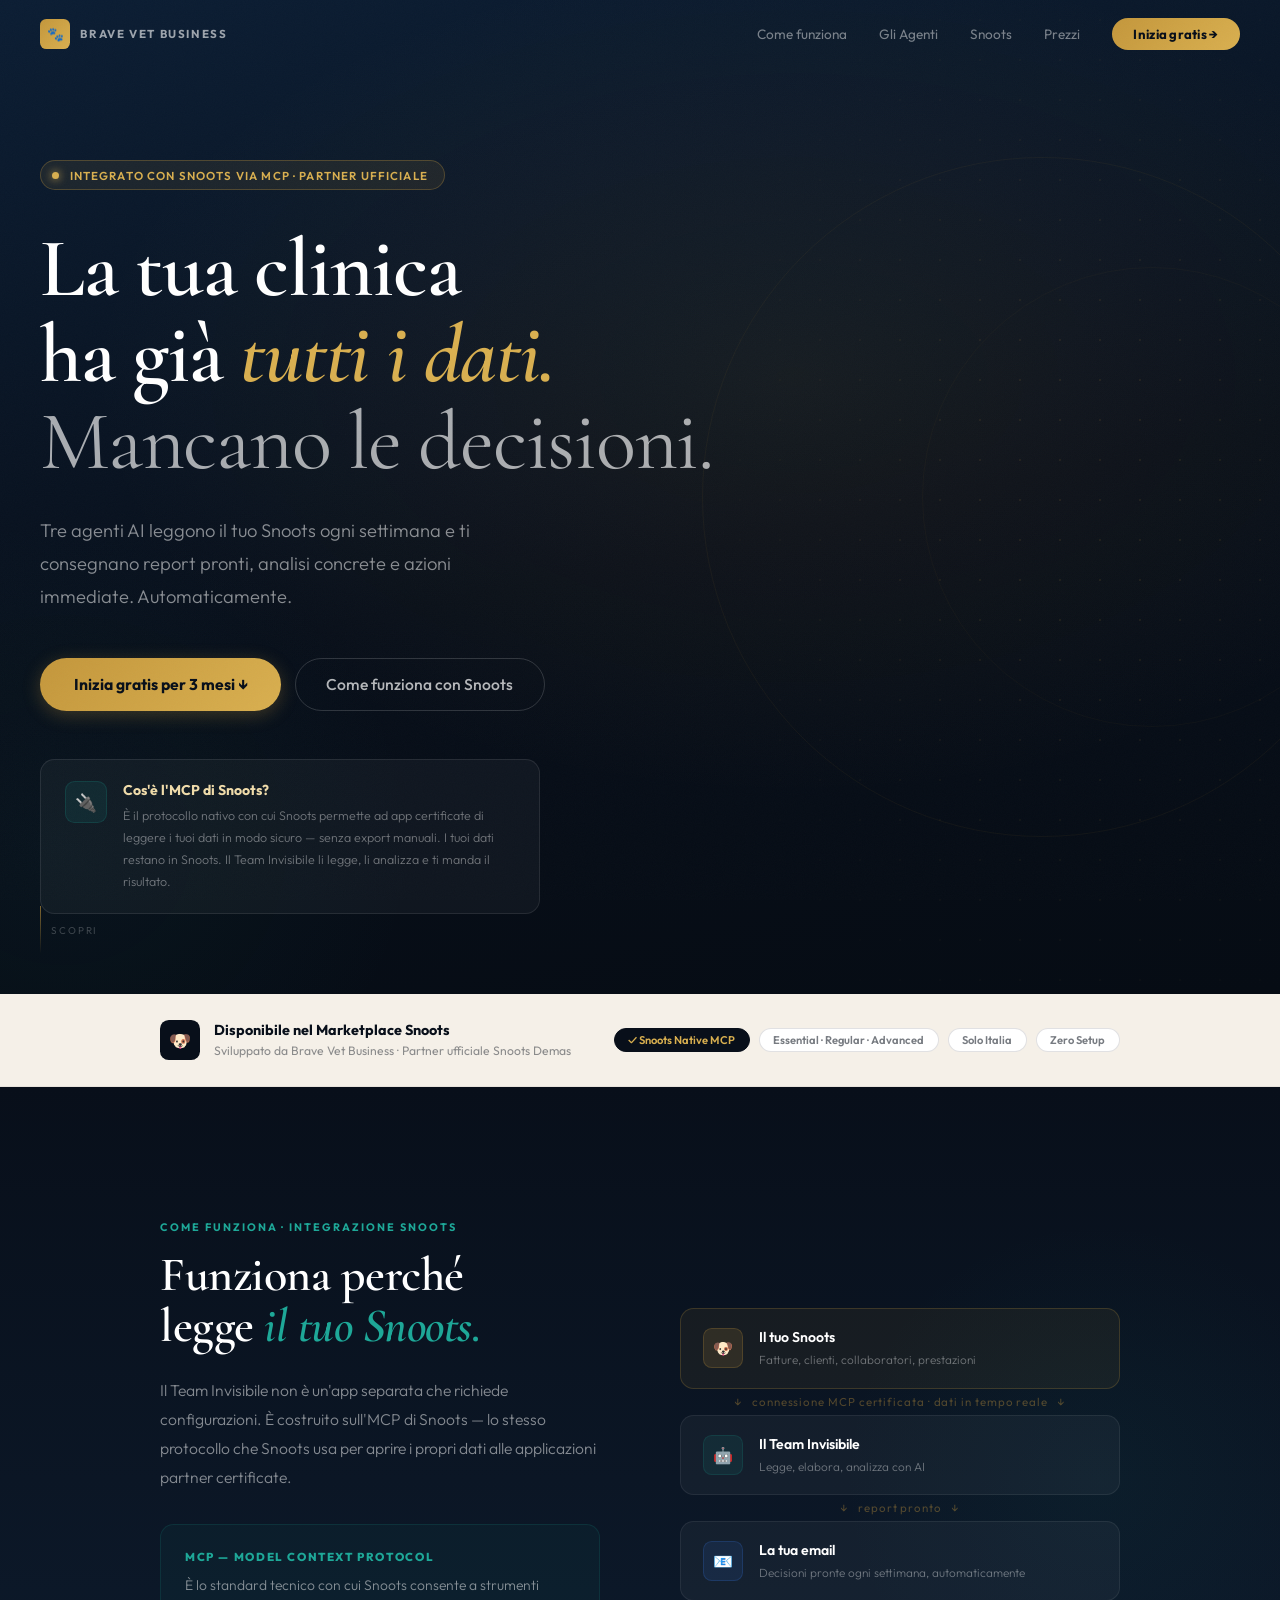
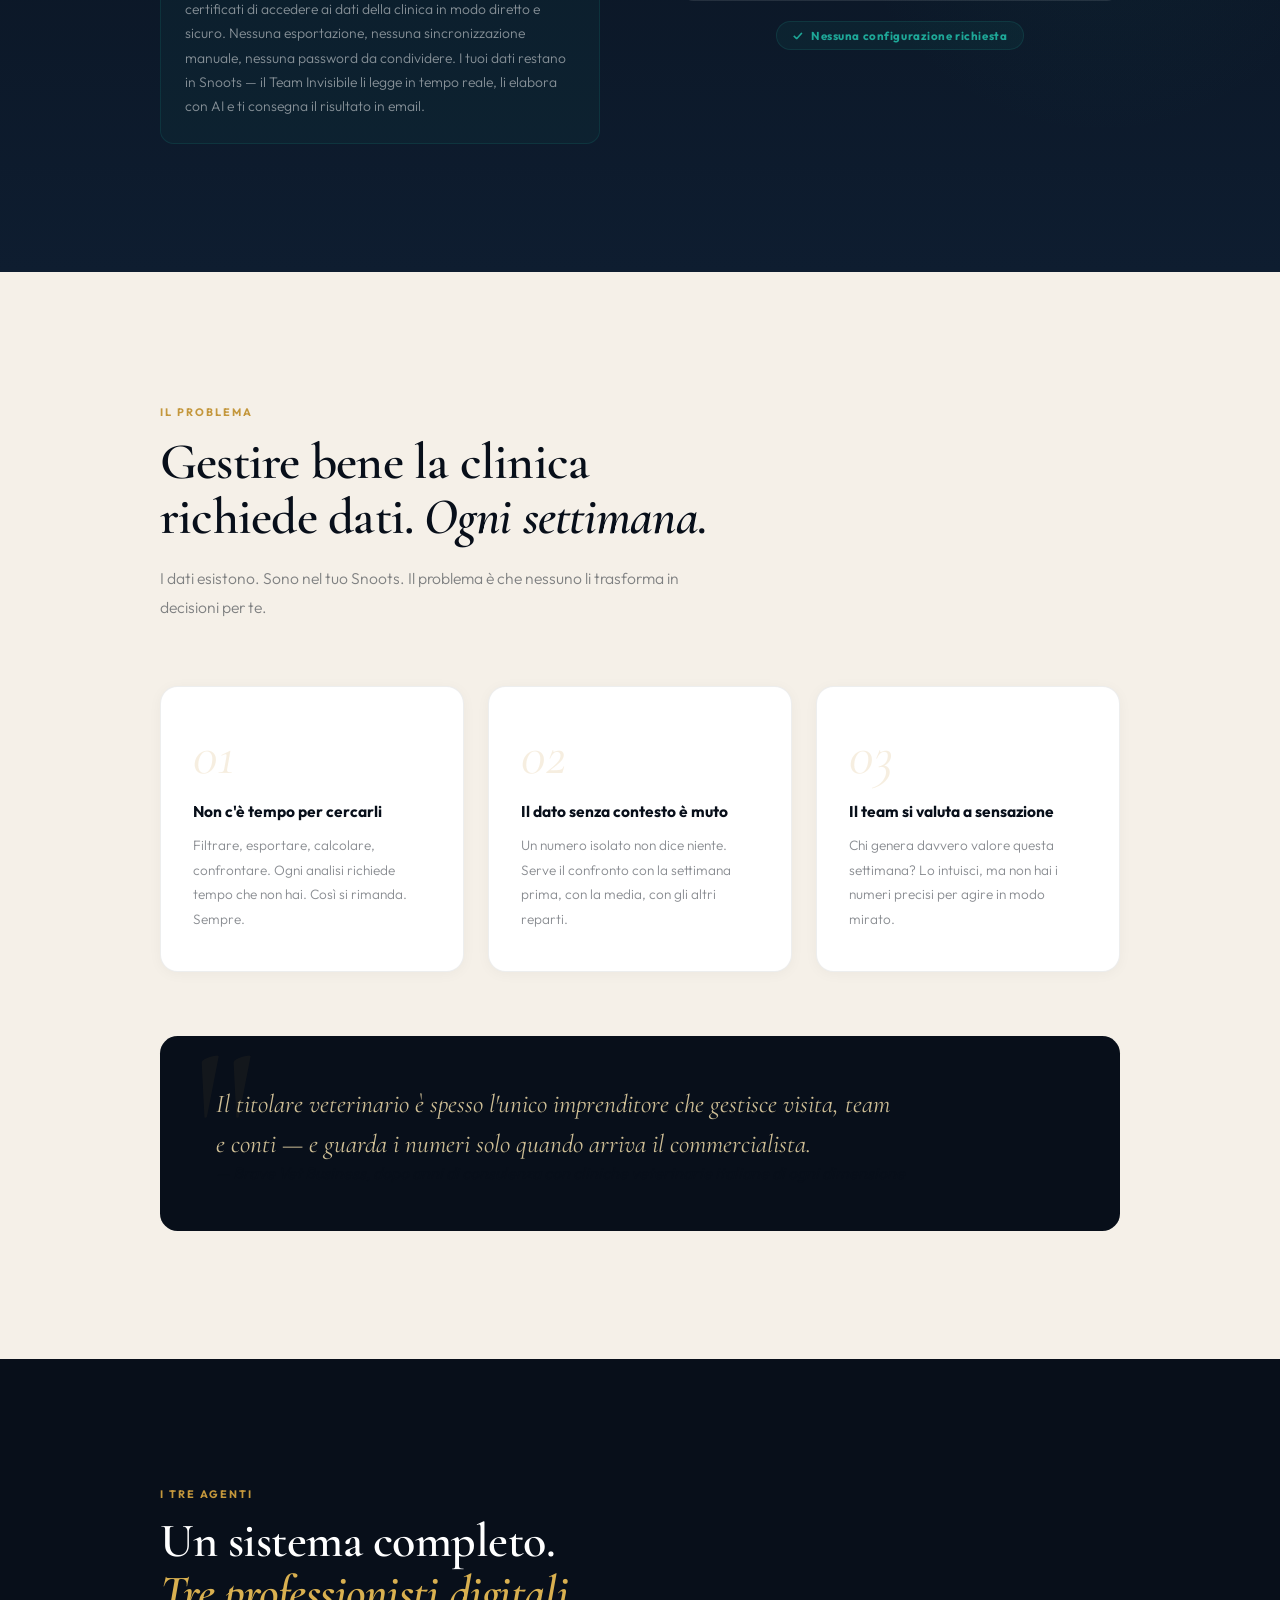
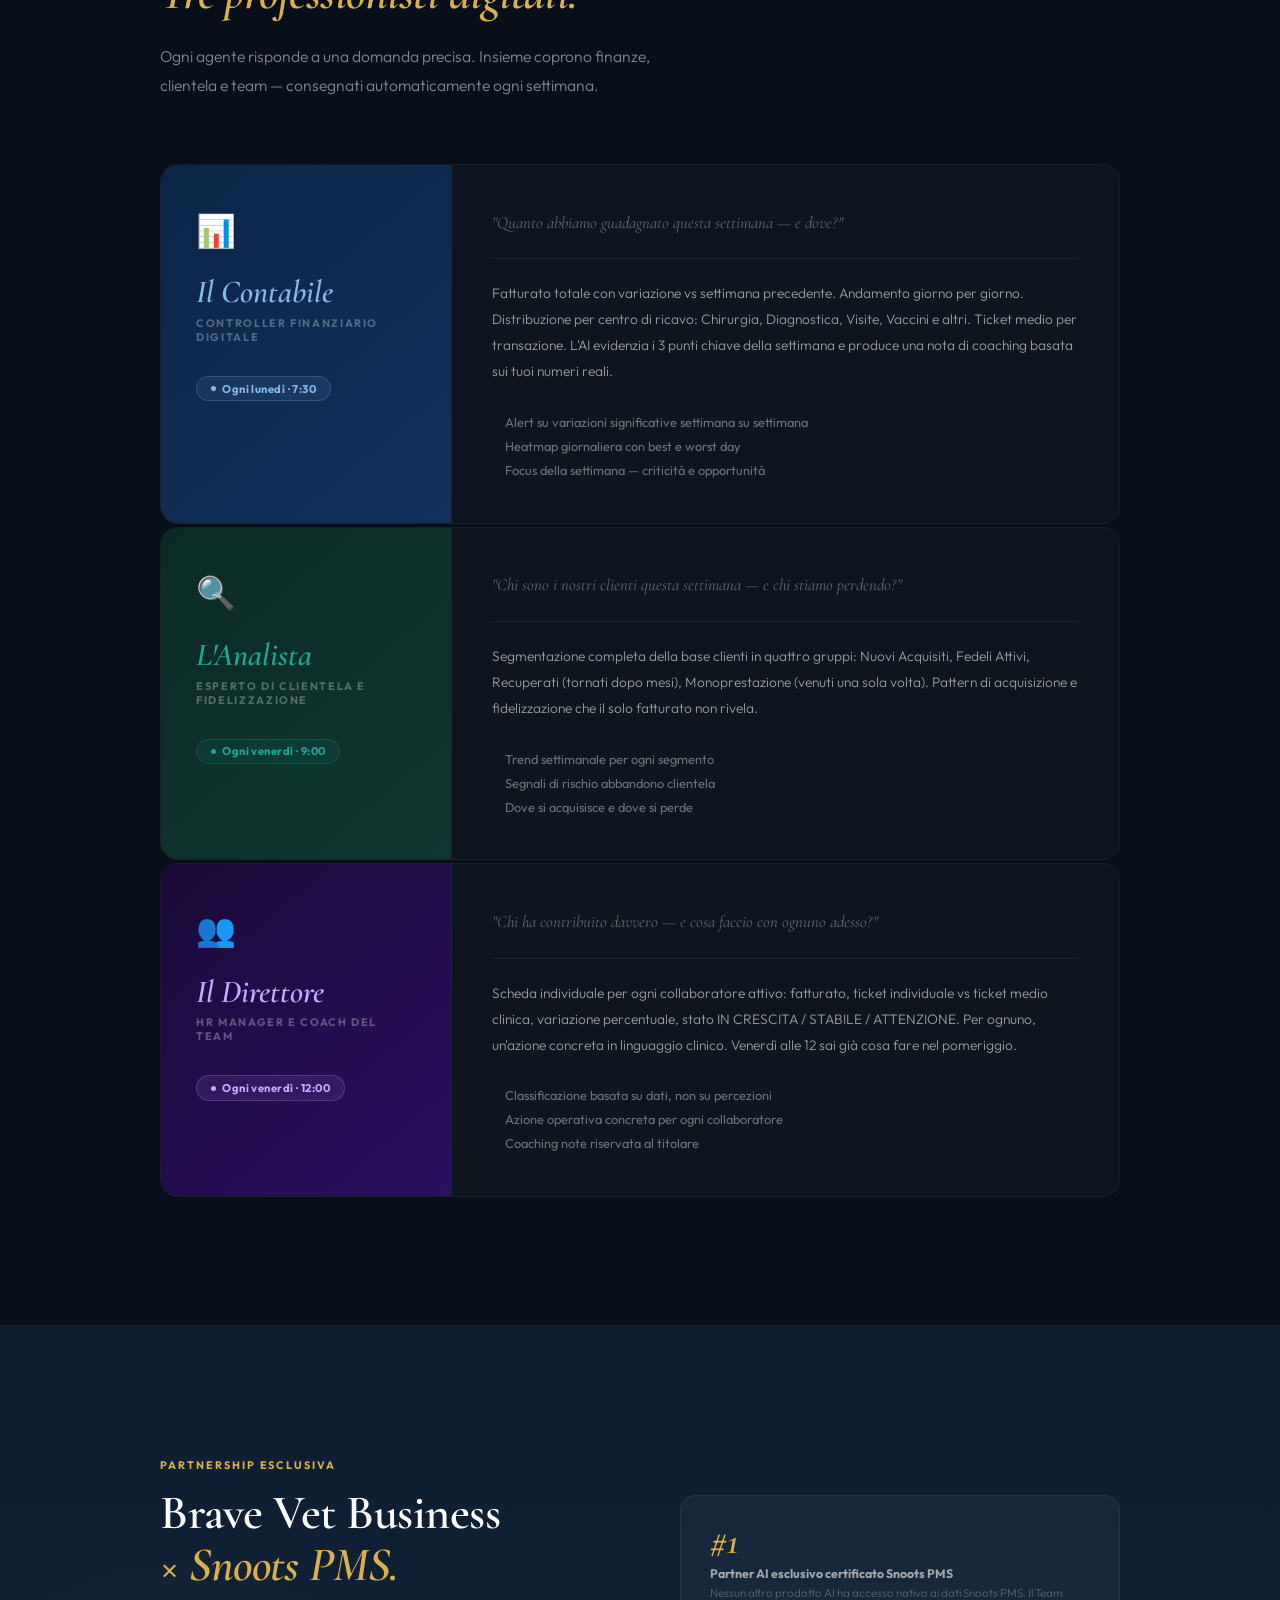
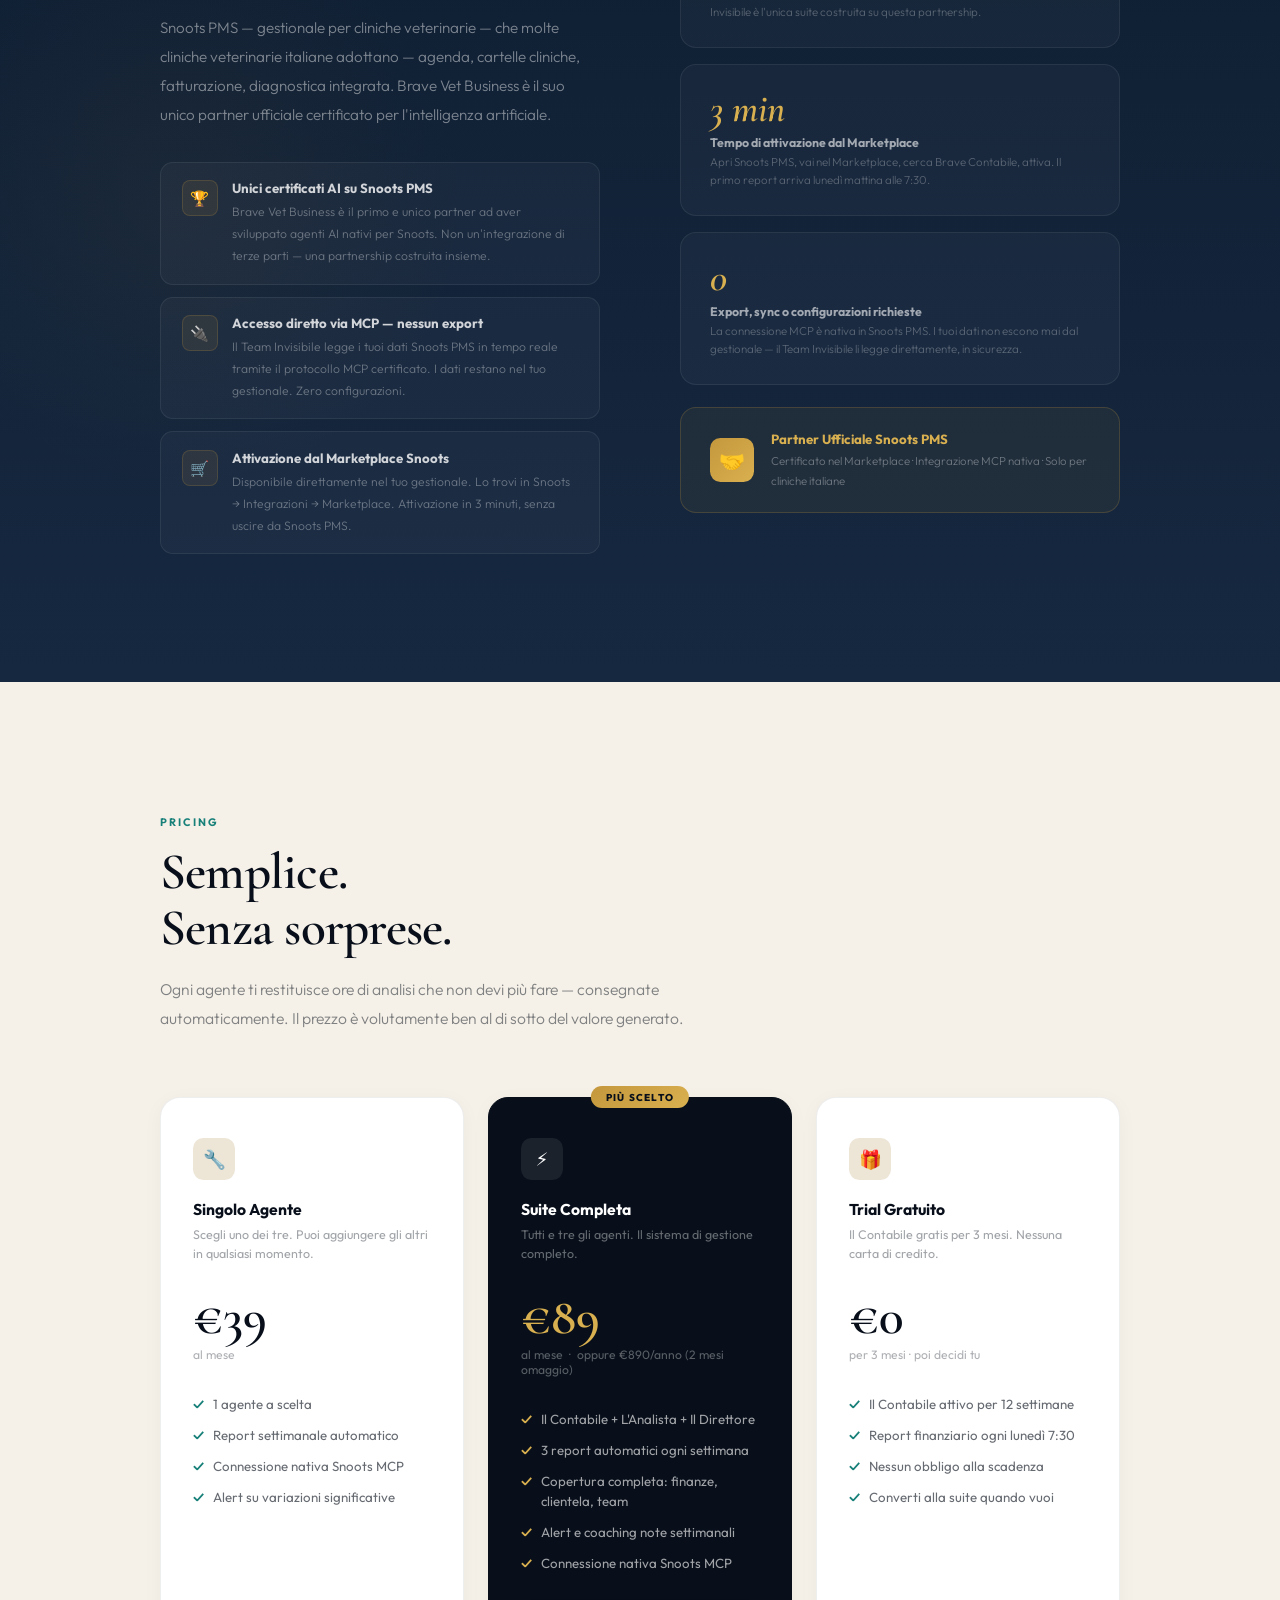
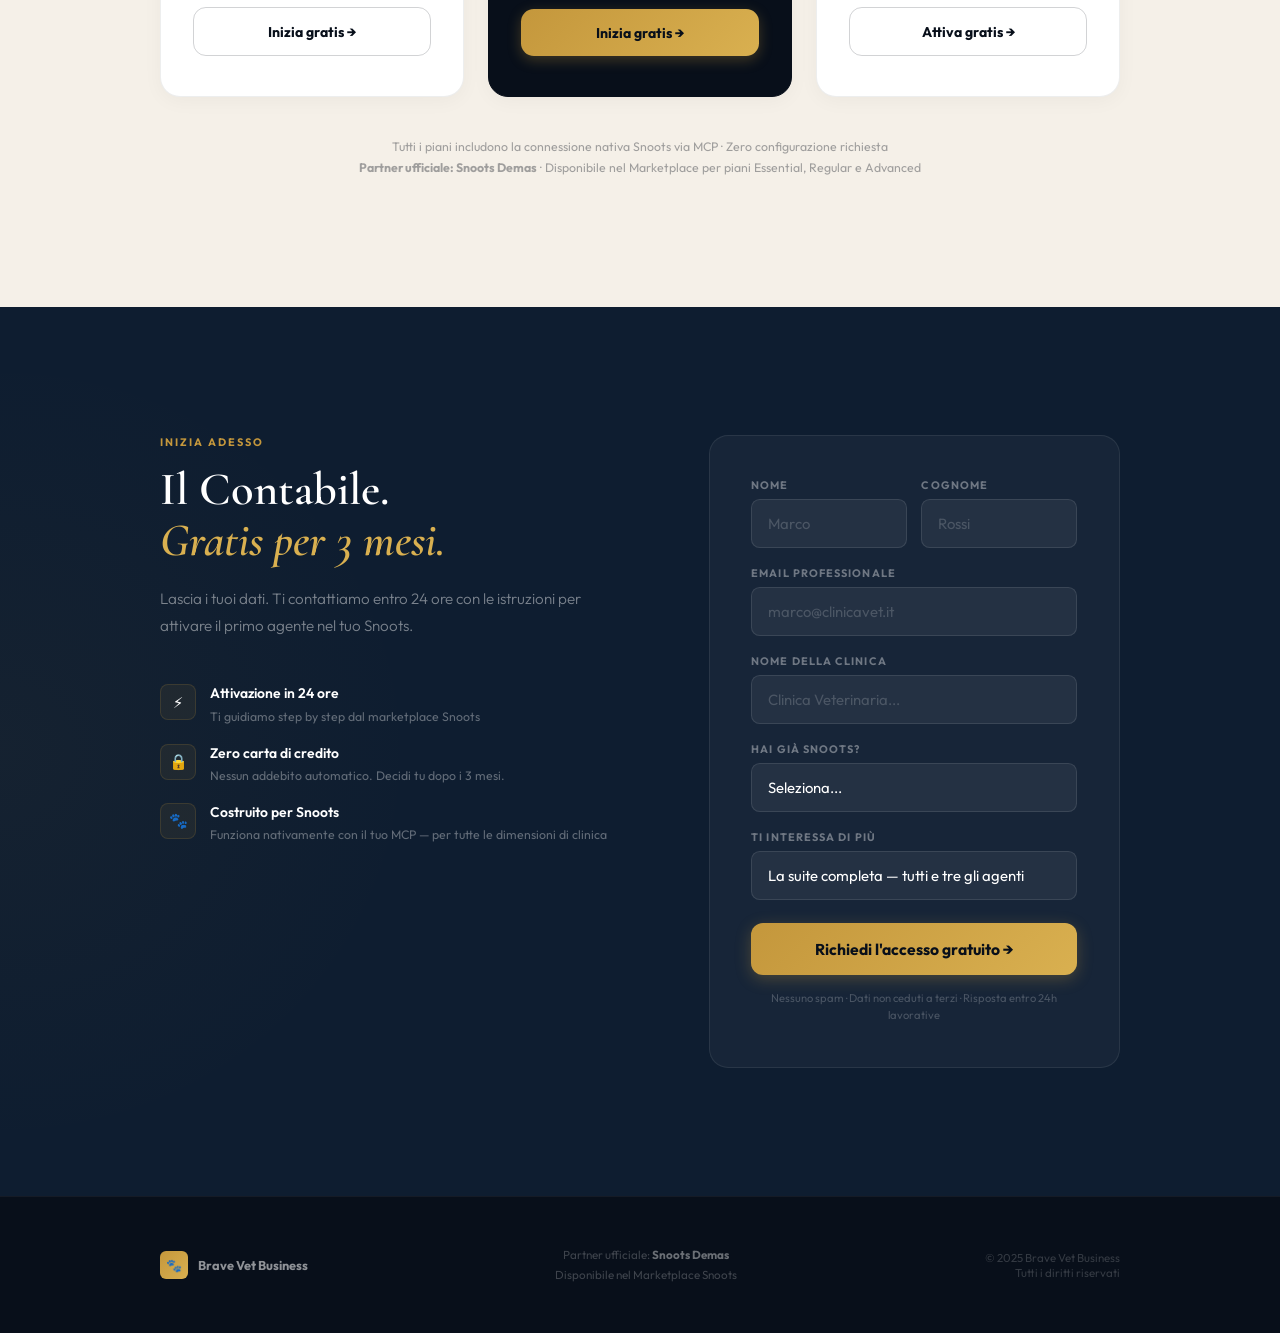
==== commit 72053e7b: "Rename il_team_invisibile_v5.html to index.html" ====
--- a/index.html
+++ b/index.html
@@ -990,36 +990,36 @@
 <section id="snoots-partner">
   <div class="sp-layout">
 
-    <!-- LEFT: Chi è Snoots -->
+    <!-- LEFT: Partnership focus -->
     <div class="reveal">
-      <span class="sp-tag">La Piattaforma</span>
+      <span class="sp-tag">Partnership Esclusiva</span>
       <h2 class="h2">
-        Non un'app qualunque.<br>
-        <em style="font-style:italic;color:var(--gold-bright)">Il gestionale che già usi.</em>
+        Brave Vet Business<br>
+        <em style="font-style:italic;color:var(--gold-bright)">× Snoots PMS.</em>
       </h2>
       <p class="sp-lead">
-        Snoots PMS è la software house del Gruppo Demas — leader da oltre 50 anni nella distribuzione del farmaco veterinario in Italia. Nata nel 2021 con una missione precisa: portare la clinica veterinaria nell'era digitale senza stravolgere il modo di lavorare.
+        Snoots PMS — gestionale per cliniche veterinarie — che molte cliniche veterinarie italiane adottano — agenda, cartelle cliniche, fatturazione, diagnostica integrata. Brave Vet Business è il suo unico partner ufficiale certificato per l'intelligenza artificiale.
       </p>
       <div class="sp-pillars">
         <div class="sp-pillar">
-          <div class="sp-pillar-ico">☁️</div>
+          <div class="sp-pillar-ico">🏆</div>
           <div class="sp-pillar-text">
-            <strong>Cloud nativo · Zero installazioni</strong>
-            <span>Aggiornato ogni settimana in automatico. I tuoi dati sempre al sicuro, accessibili ovunque ti trovi.</span>
-          </div>
-        </div>
-        <div class="sp-pillar">
-          <div class="sp-pillar-ico">🏥</div>
-          <div class="sp-pillar-text">
-            <strong>Pensato per ogni clinica italiana</strong>
-            <span>Dall'ambulatorio monoprofessionista alla corporation multi-sede. Fatturazione elettronica, cartelle cliniche, agenda, diagnostica integrata.</span>
+            <strong>Unici certificati AI su Snoots PMS</strong>
+            <span>Brave Vet Business è il primo e unico partner ad aver sviluppato agenti AI nativi per Snoots. Non un'integrazione di terze parti — una partnership costruita insieme.</span>
           </div>
         </div>
         <div class="sp-pillar">
           <div class="sp-pillar-ico">🔌</div>
           <div class="sp-pillar-text">
-            <strong>Marketplace con app partner certificate</strong>
-            <span>Snoots apre i propri dati alle app certificate via MCP — il protocollo che garantisce accesso sicuro senza esportazioni manuali.</span>
+            <strong>Accesso diretto via MCP — nessun export</strong>
+            <span>Il Team Invisibile legge i tuoi dati Snoots PMS in tempo reale tramite il protocollo MCP certificato. I dati restano nel tuo gestionale. Zero configurazioni.</span>
+          </div>
+        </div>
+        <div class="sp-pillar">
+          <div class="sp-pillar-ico">🛒</div>
+          <div class="sp-pillar-text">
+            <strong>Attivazione dal Marketplace Snoots</strong>
+            <span>Disponibile direttamente nel tuo gestionale. Lo trovi in Snoots → Integrazioni → Marketplace. Attivazione in 3 minuti, senza uscire da Snoots PMS.</span>
           </div>
         </div>
       </div>
@@ -1030,21 +1030,21 @@
       <div class="sp-cards">
 
         <div class="sp-stat">
-          <div class="sp-stat-val">50+</div>
-          <div class="sp-stat-label">Anni di Gruppo Demas nel settore</div>
-          <div class="sp-stat-sub">Leader italiano nella distribuzione del farmaco veterinario. Snoots ne è la divisione digitale — non una startup, ma un'azienda con radici solide.</div>
+          <div class="sp-stat-val">#1</div>
+          <div class="sp-stat-label">Partner AI esclusivo certificato Snoots PMS</div>
+          <div class="sp-stat-sub">Nessun altro prodotto AI ha accesso nativo ai dati Snoots PMS. Il Team Invisibile è l'unica suite costruita su questa partnership.</div>
         </div>
 
         <div class="sp-stat">
-          <div class="sp-stat-val">3</div>
-          <div class="sp-stat-label">Piani supportati — Essential · Regular · Advanced</div>
-          <div class="sp-stat-sub">Il Team Invisibile funziona su tutti i piani Snoots attivi. Nessun upgrade obbligatorio, nessuna integrazione da configurare.</div>
+          <div class="sp-stat-val">3 min</div>
+          <div class="sp-stat-label">Tempo di attivazione dal Marketplace</div>
+          <div class="sp-stat-sub">Apri Snoots PMS, vai nel Marketplace, cerca Brave Contabile, attiva. Il primo report arriva lunedì mattina alle 7:30.</div>
         </div>
 
         <div class="sp-stat">
-          <div class="sp-stat-val">#1</div>
-          <div class="sp-stat-label">Unico partner AI nativo certificato nel Marketplace</div>
-          <div class="sp-stat-sub">Brave Vet Business è il primo e unico partner ad aver sviluppato agenti AI specifici per Snoots via MCP. Un'esclusiva di mercato.</div>
+          <div class="sp-stat-val">0</div>
+          <div class="sp-stat-label">Export, sync o configurazioni richieste</div>
+          <div class="sp-stat-sub">La connessione MCP è nativa in Snoots PMS. I tuoi dati non escono mai dal gestionale — il Team Invisibile li legge direttamente, in sicurezza.</div>
         </div>
 
       </div>
@@ -1052,7 +1052,7 @@
       <div class="sp-badge">
         <div class="sp-badge-logo">🤝</div>
         <div class="sp-badge-text">
-          <strong>Partner Ufficiale Snoots Demas</strong>
+          <strong>Partner Ufficiale Snoots PMS</strong>
           <span>Certificato nel Marketplace · Integrazione MCP nativa · Solo per cliniche italiane</span>
         </div>
       </div>
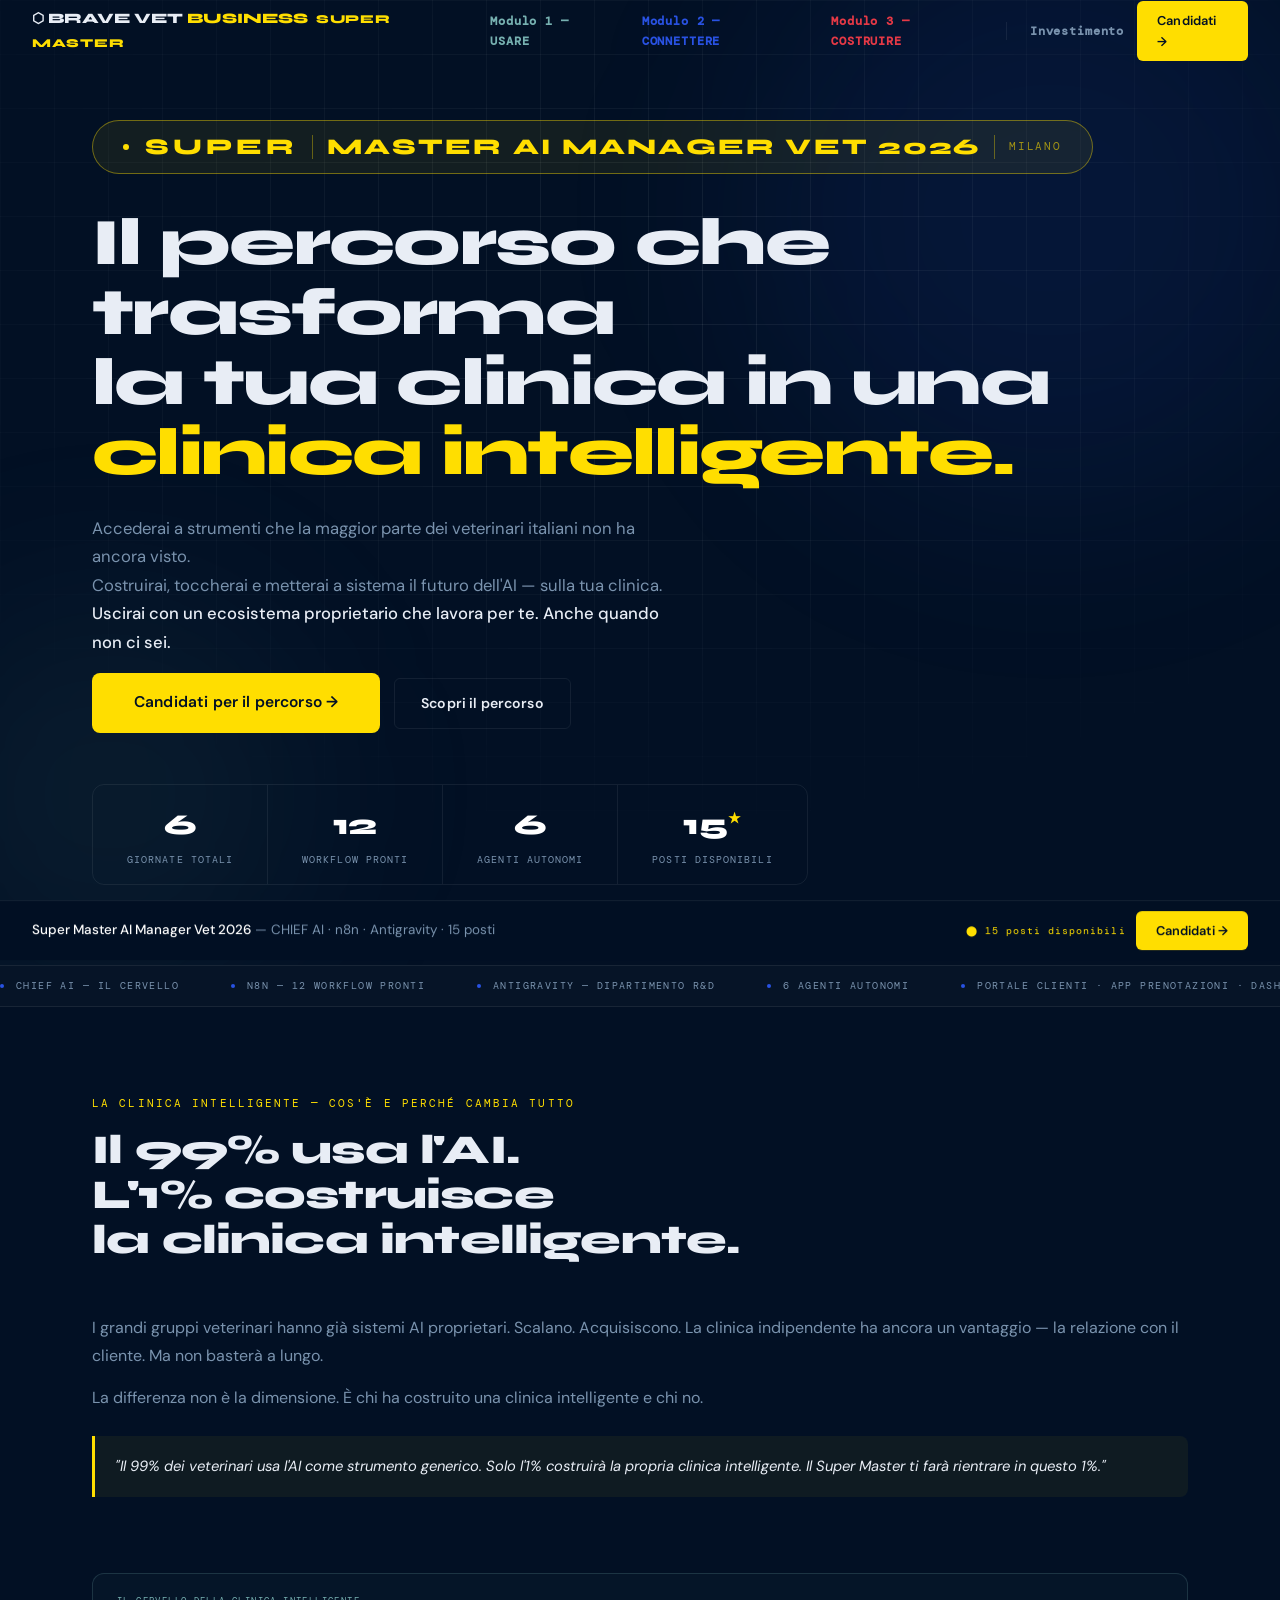
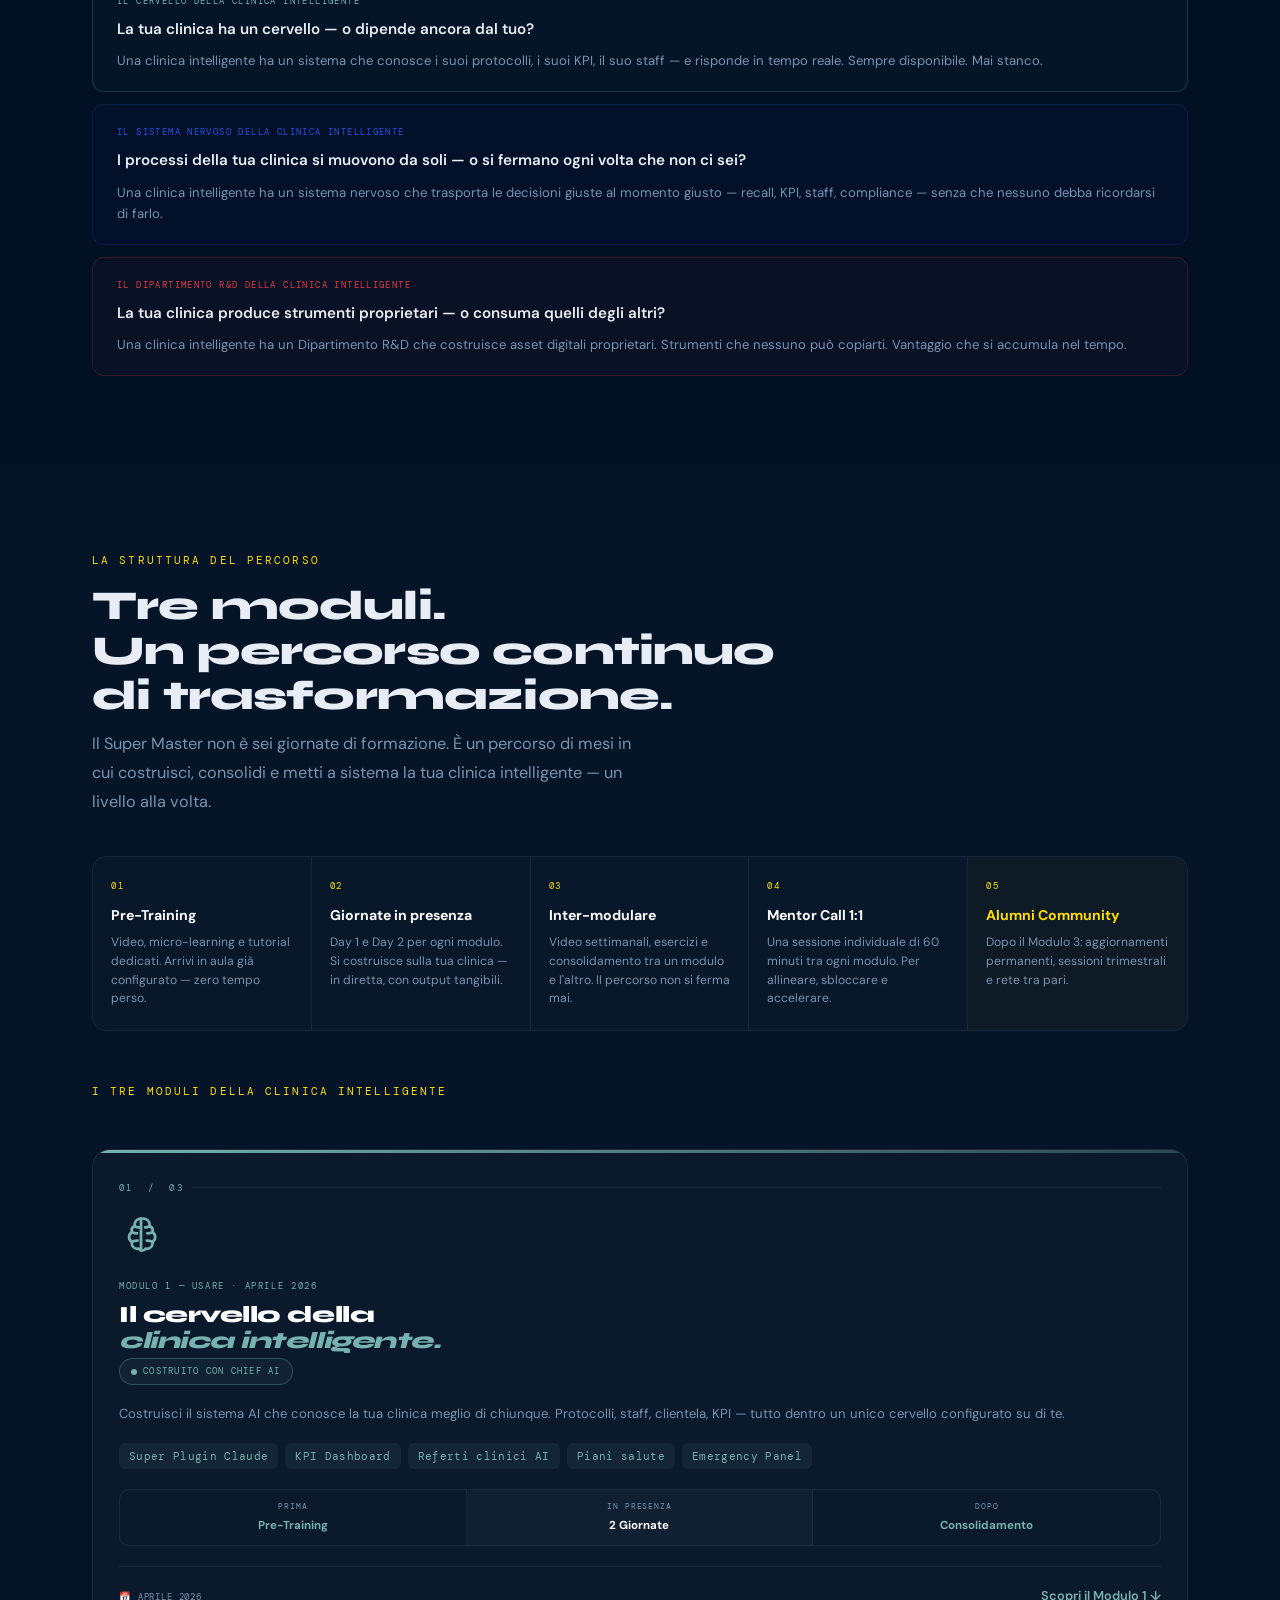
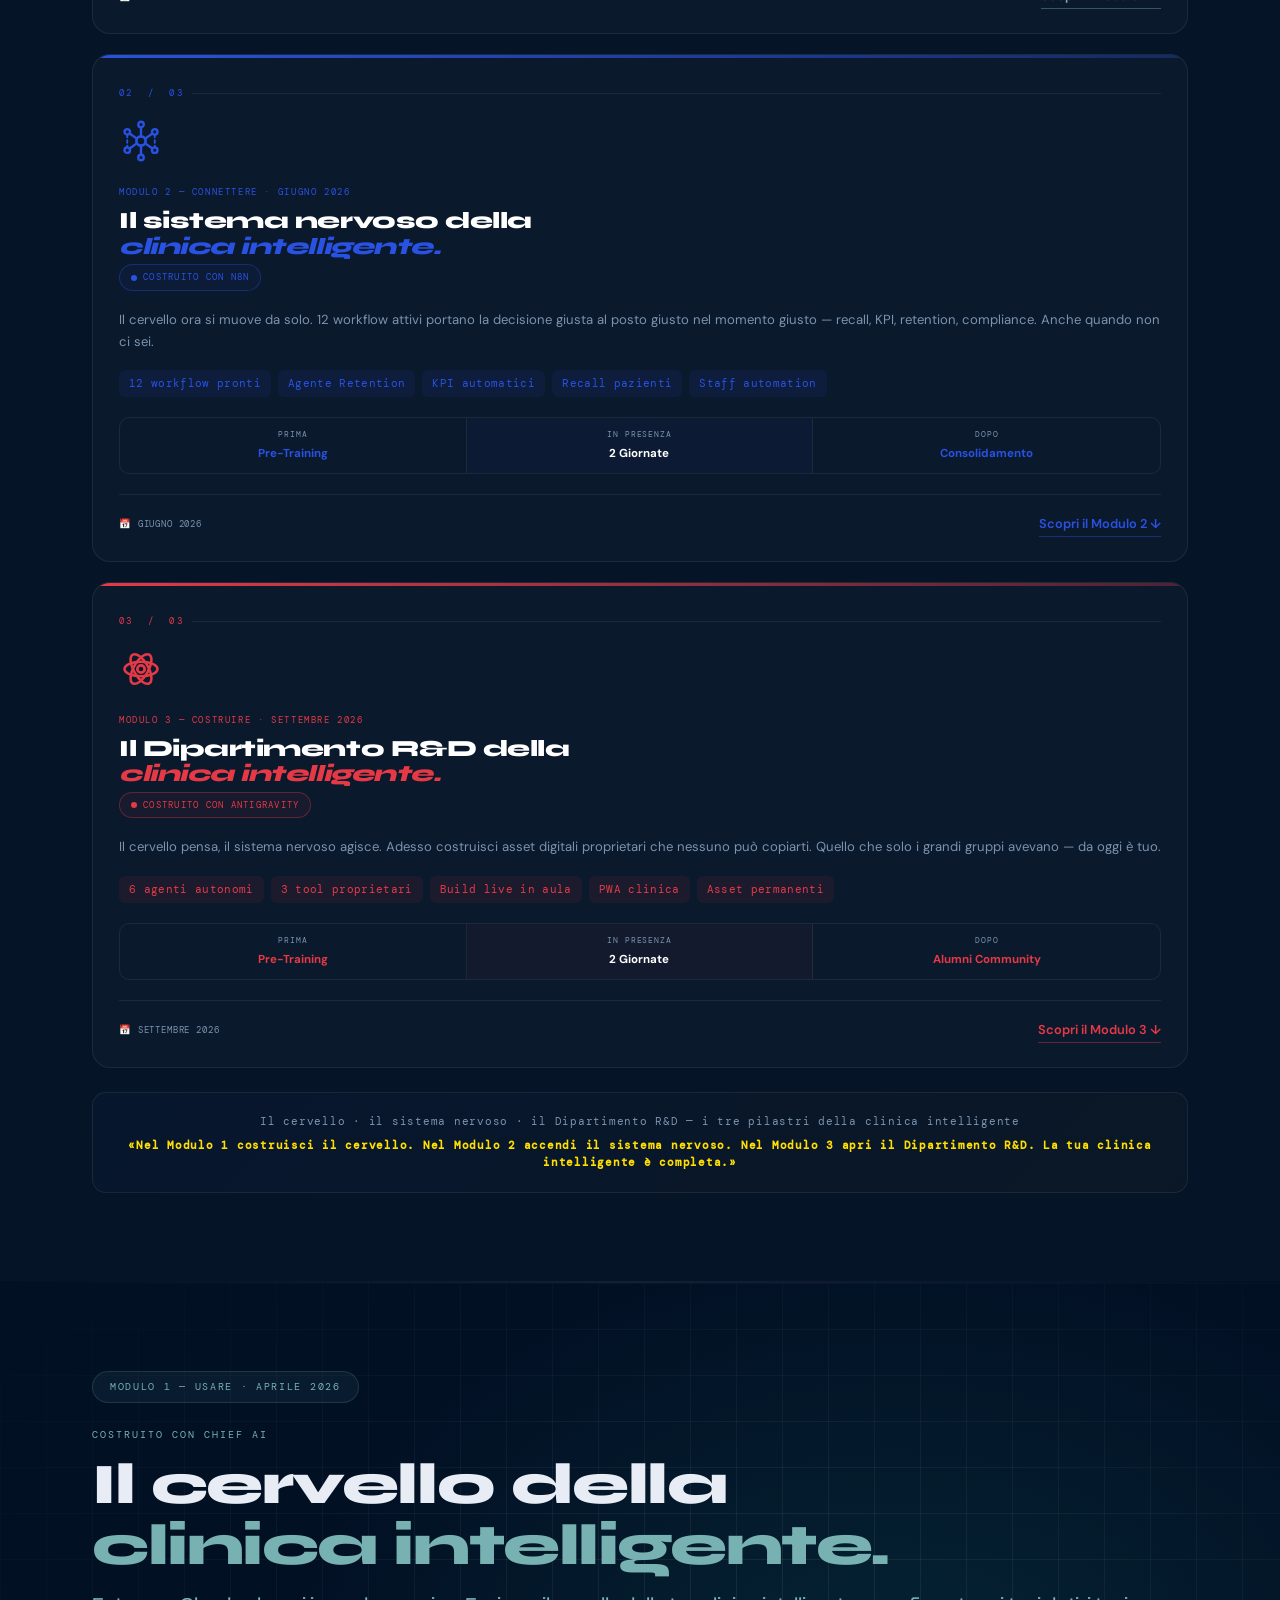
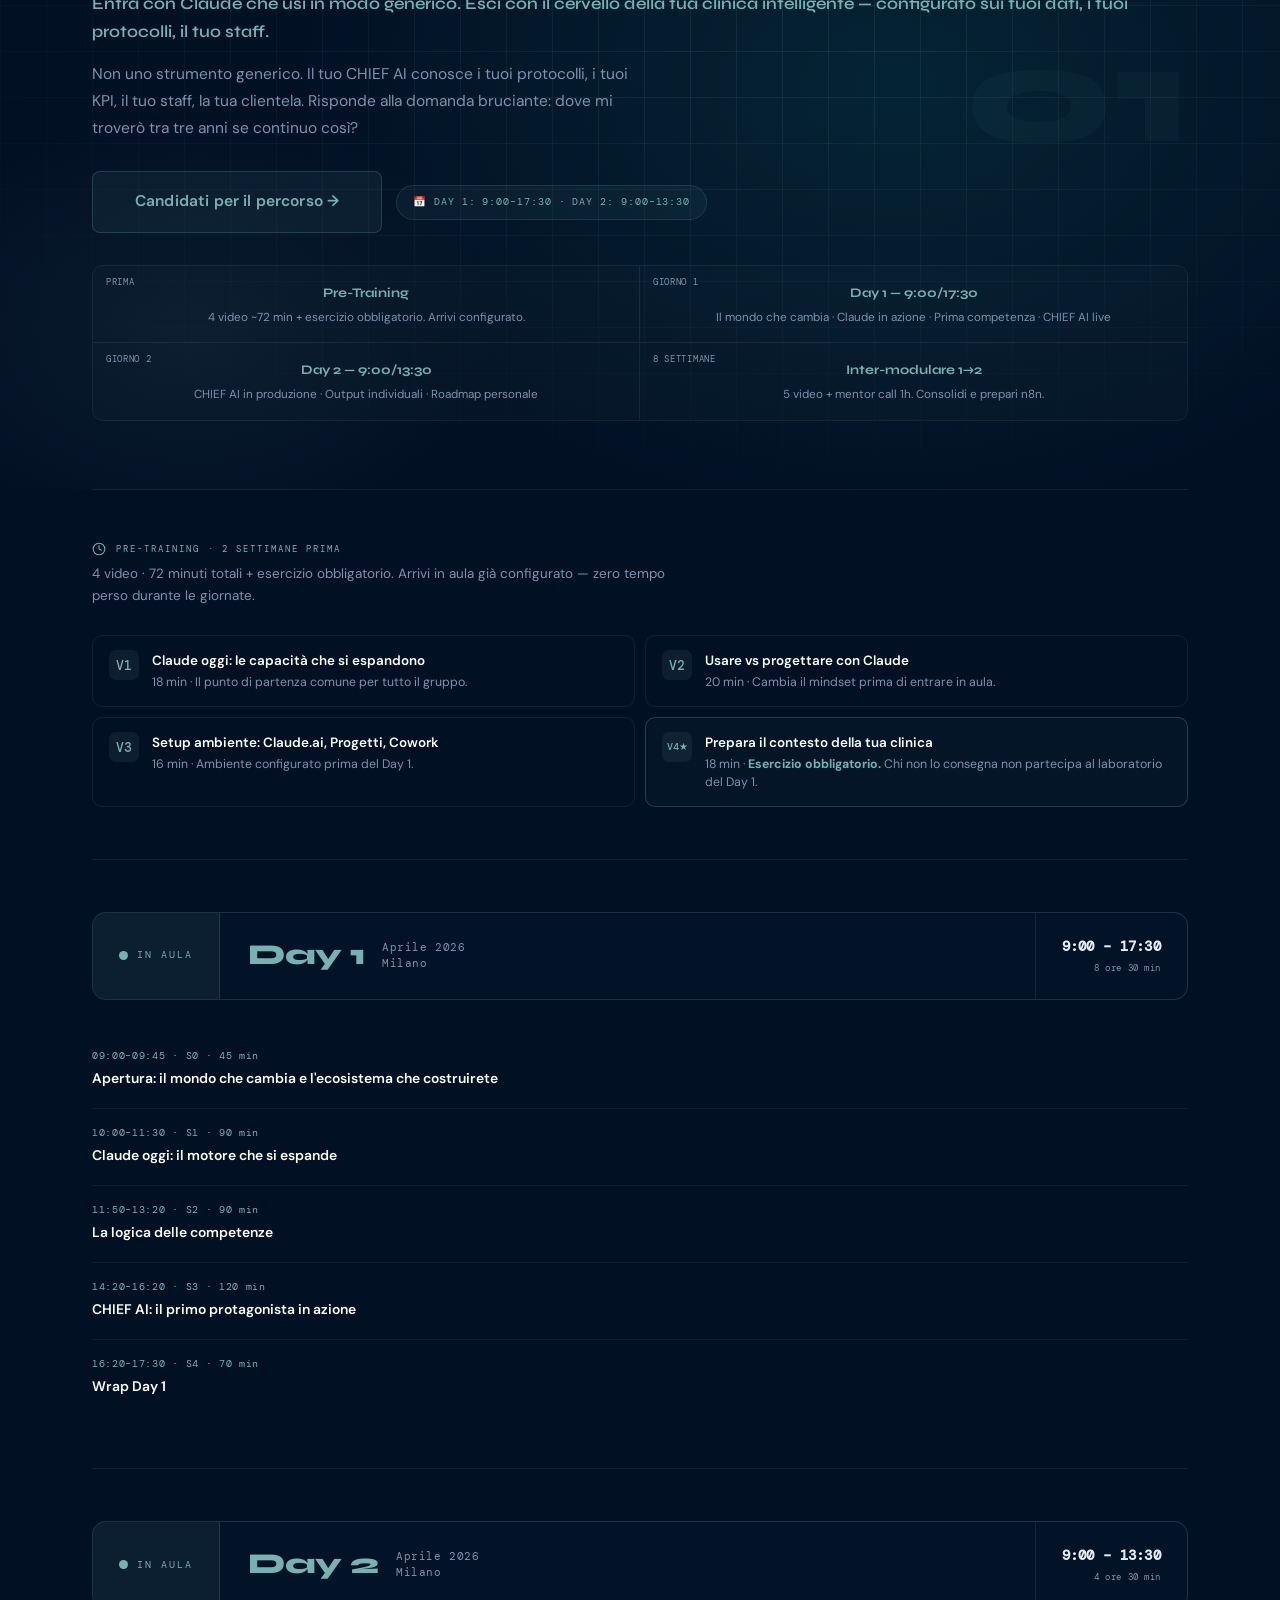
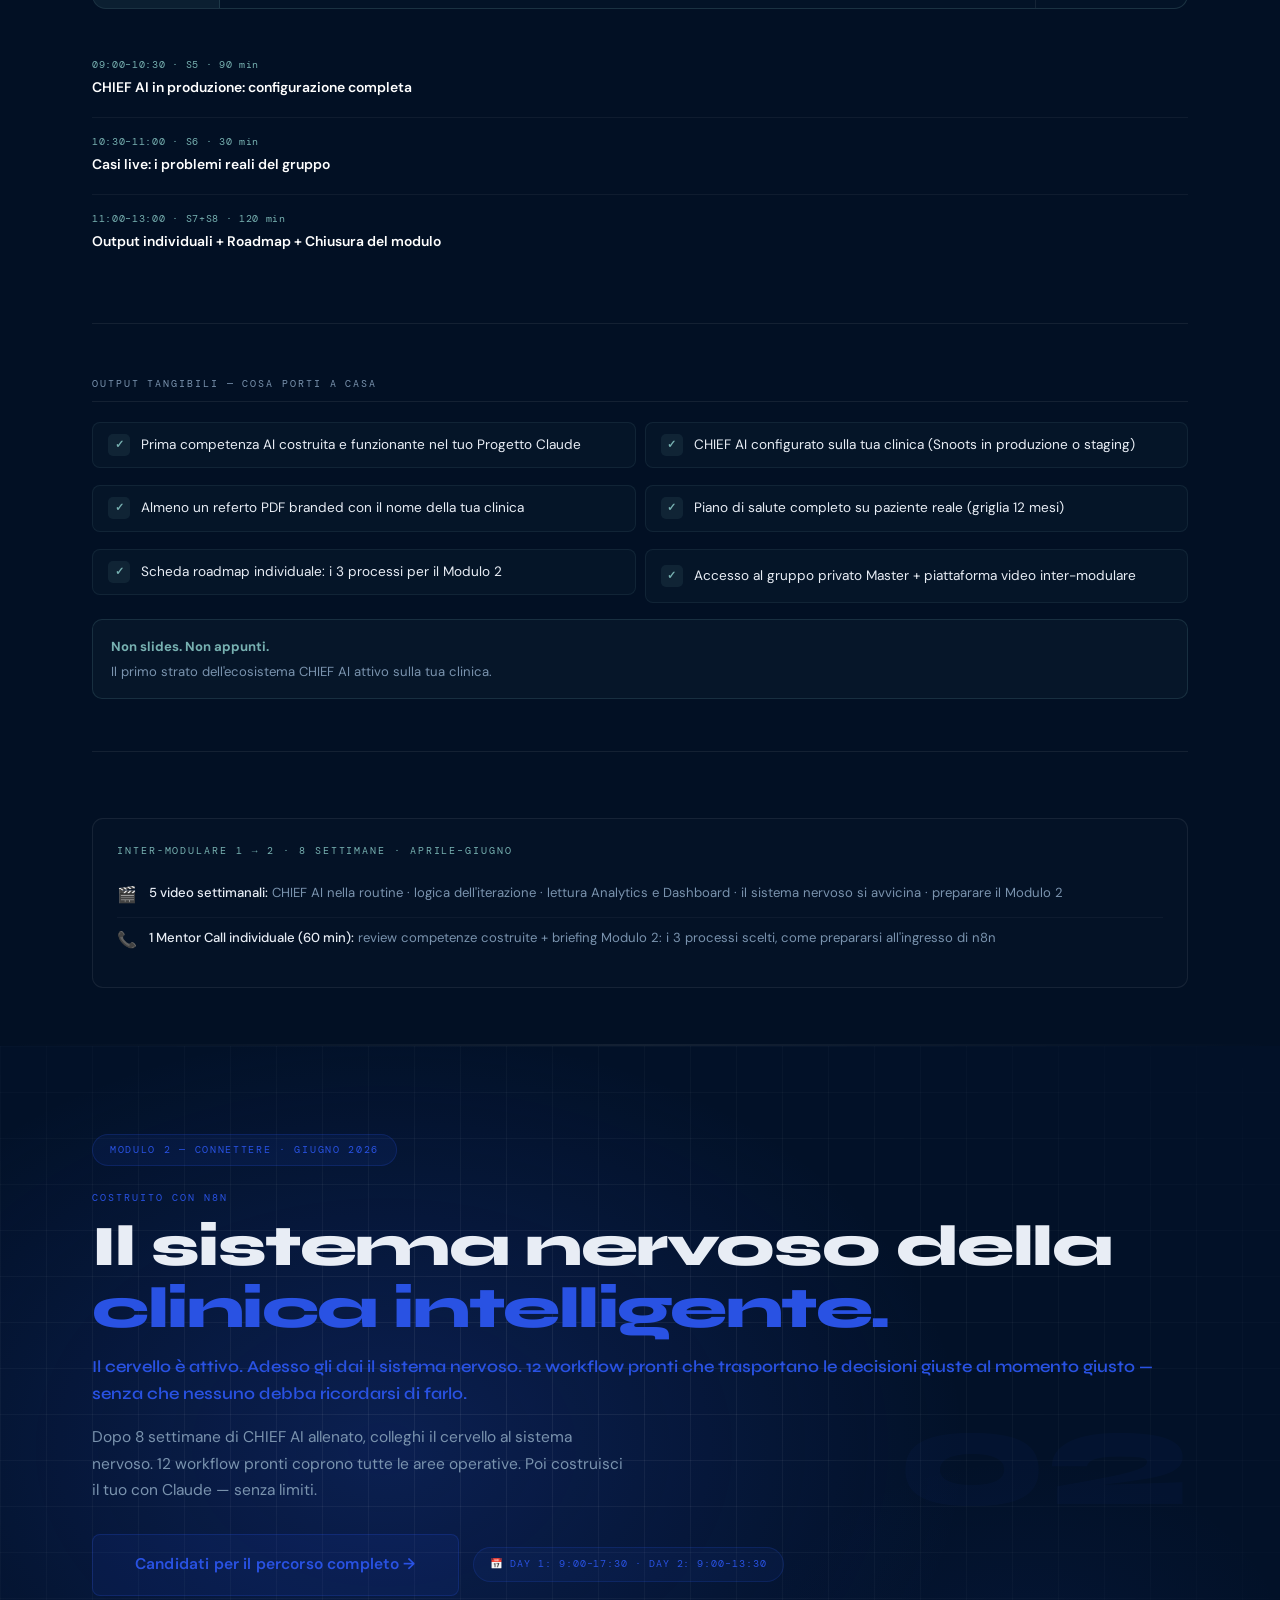
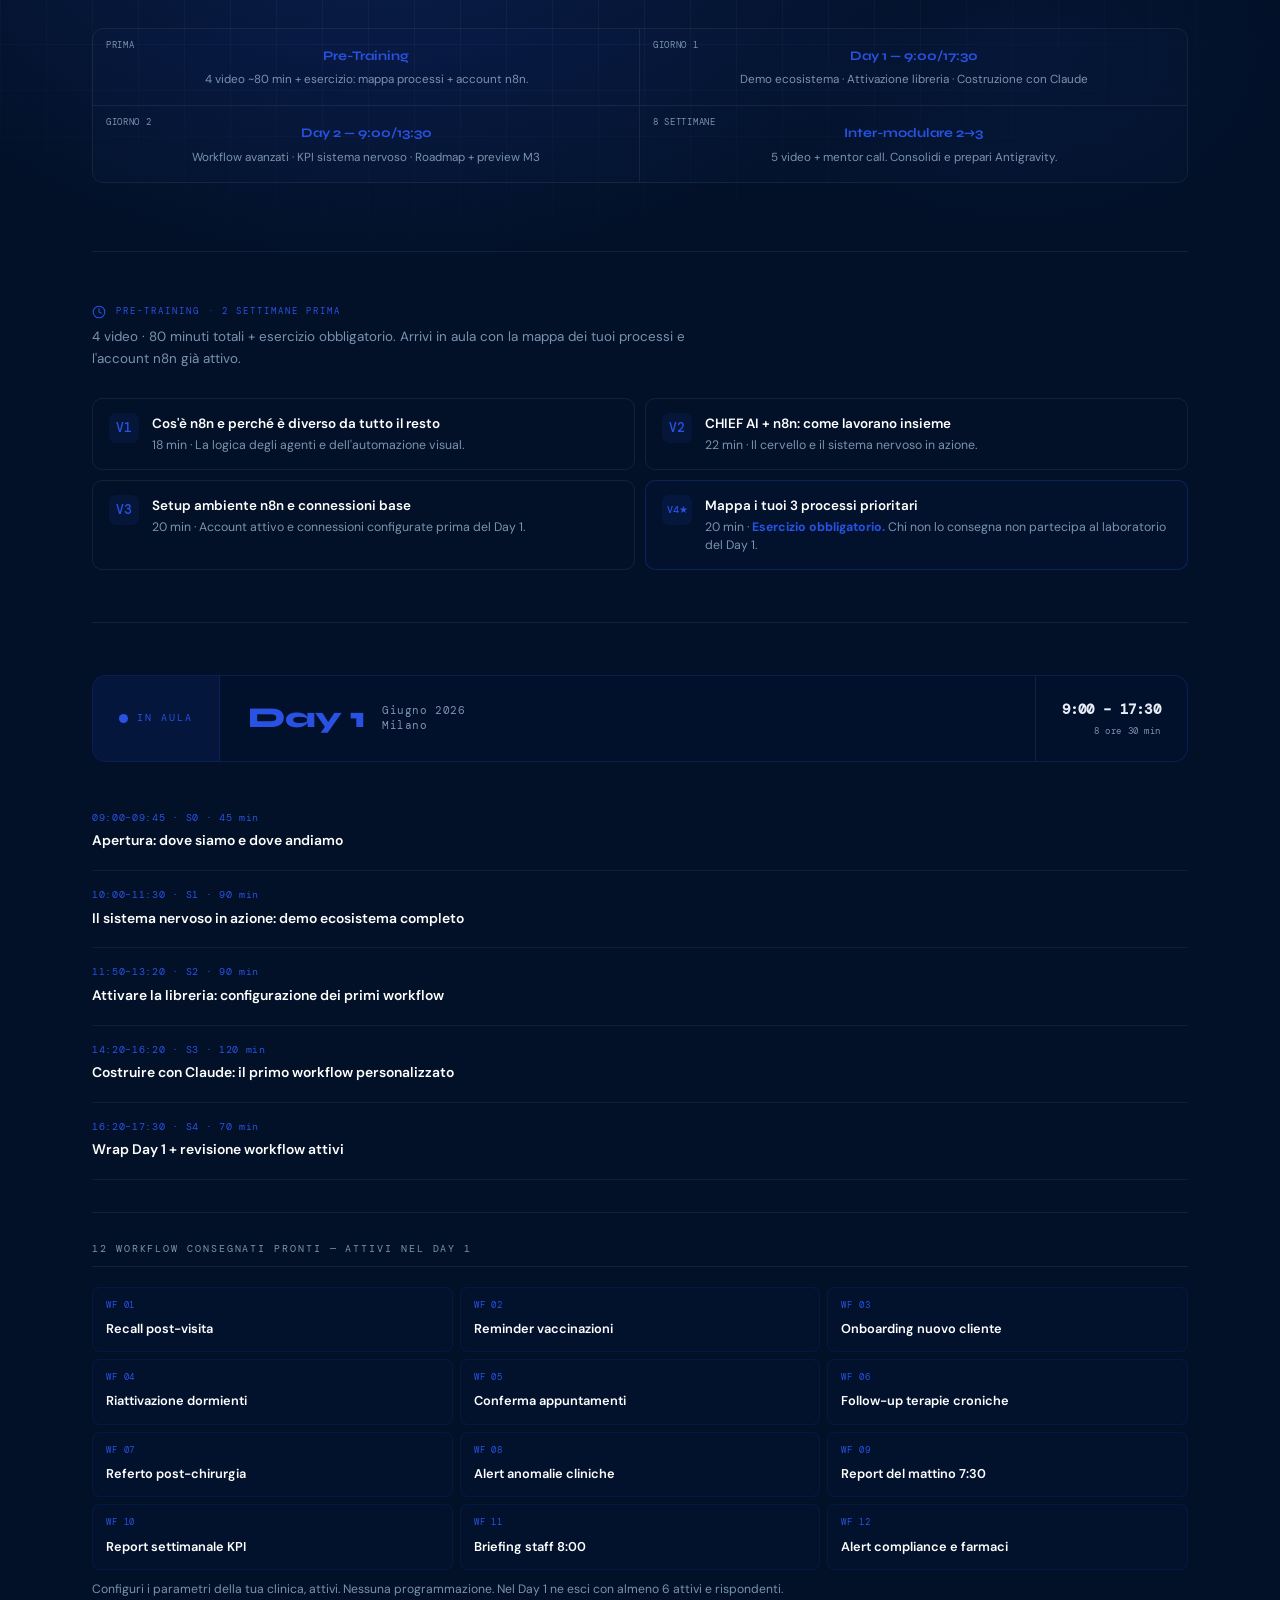
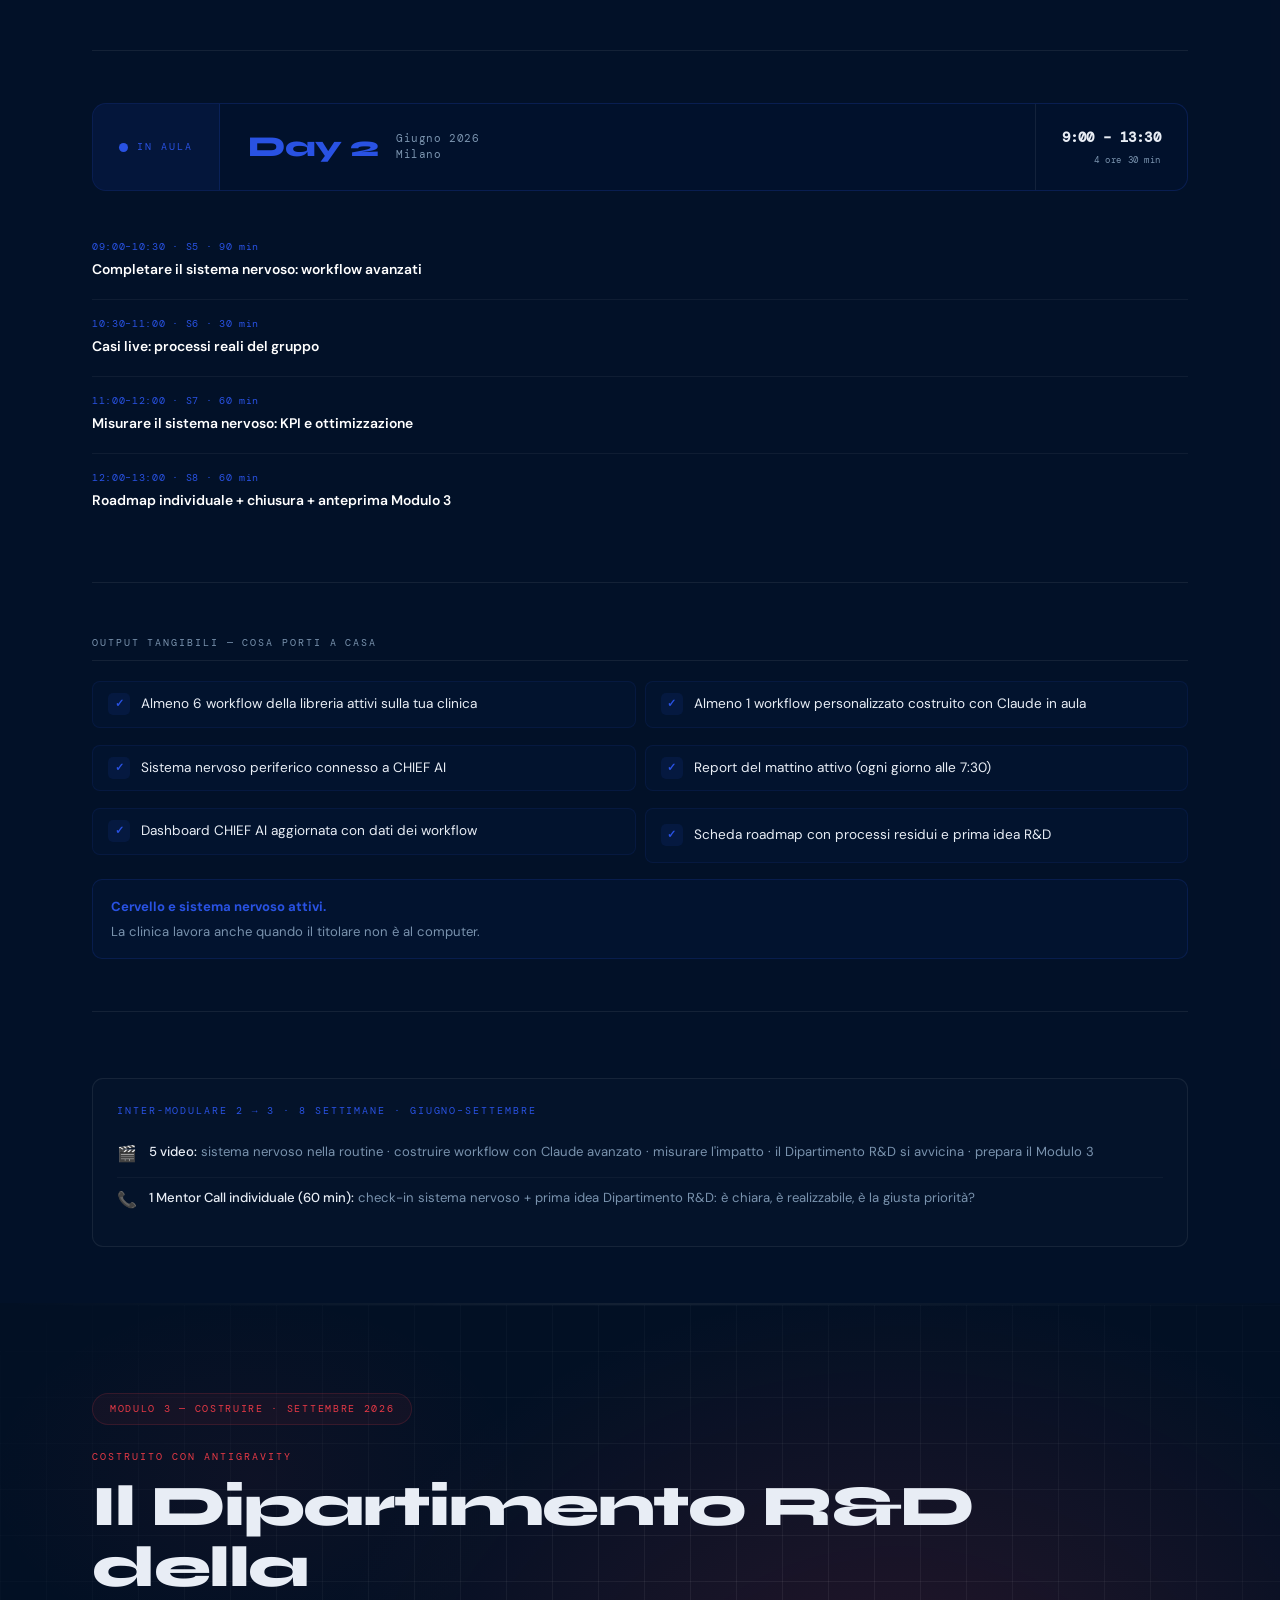
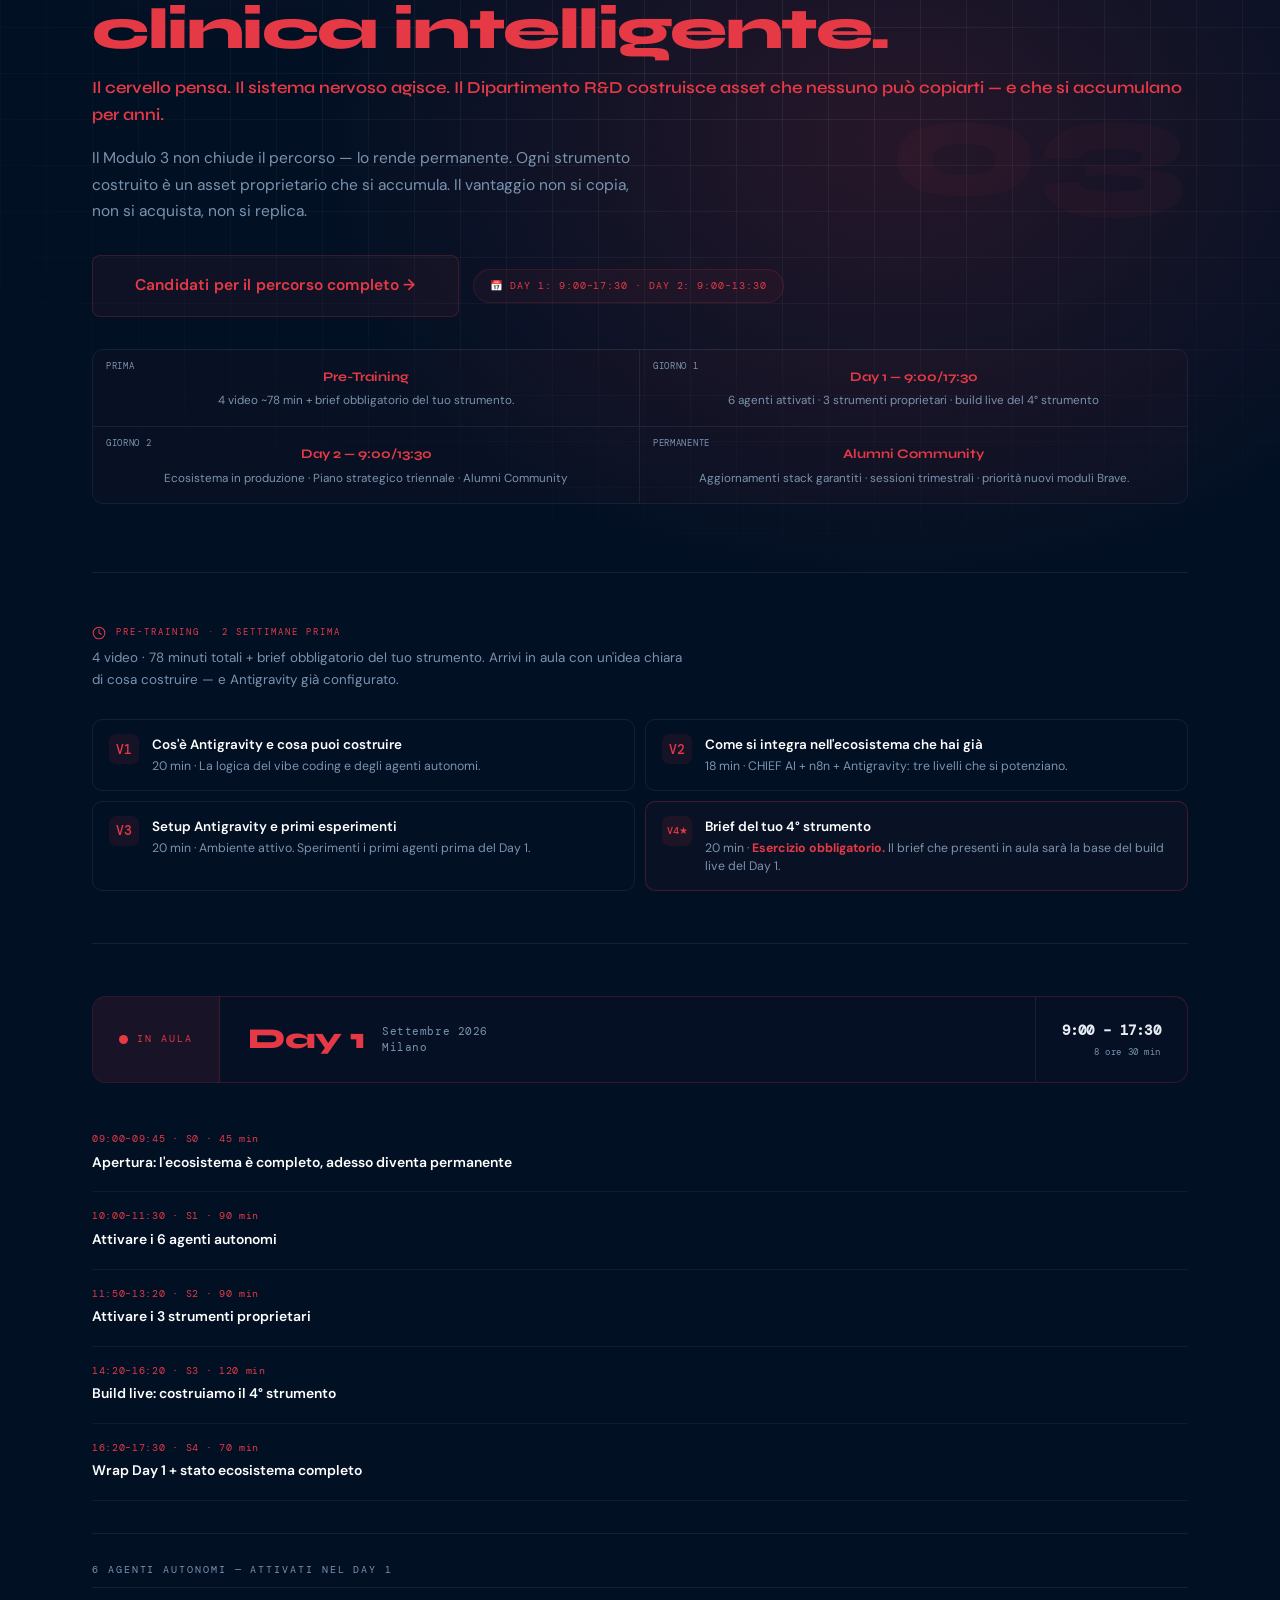
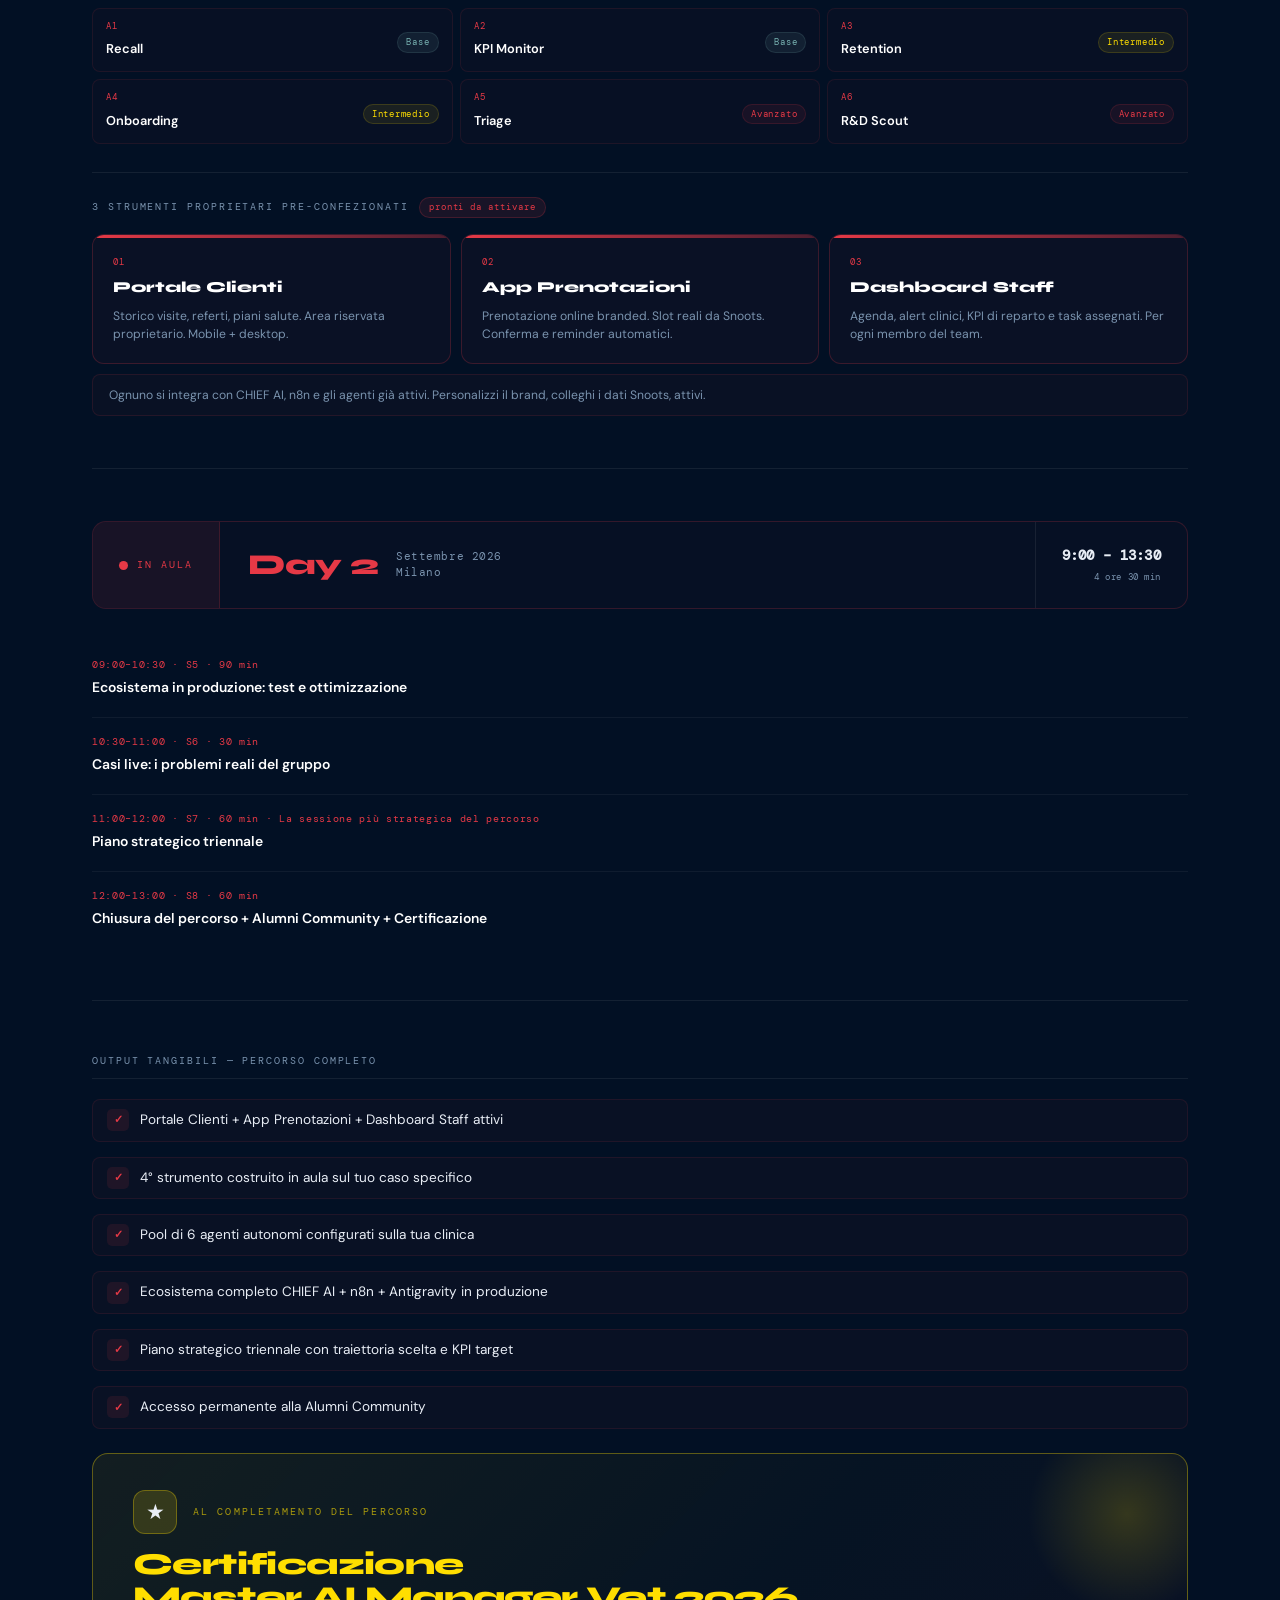
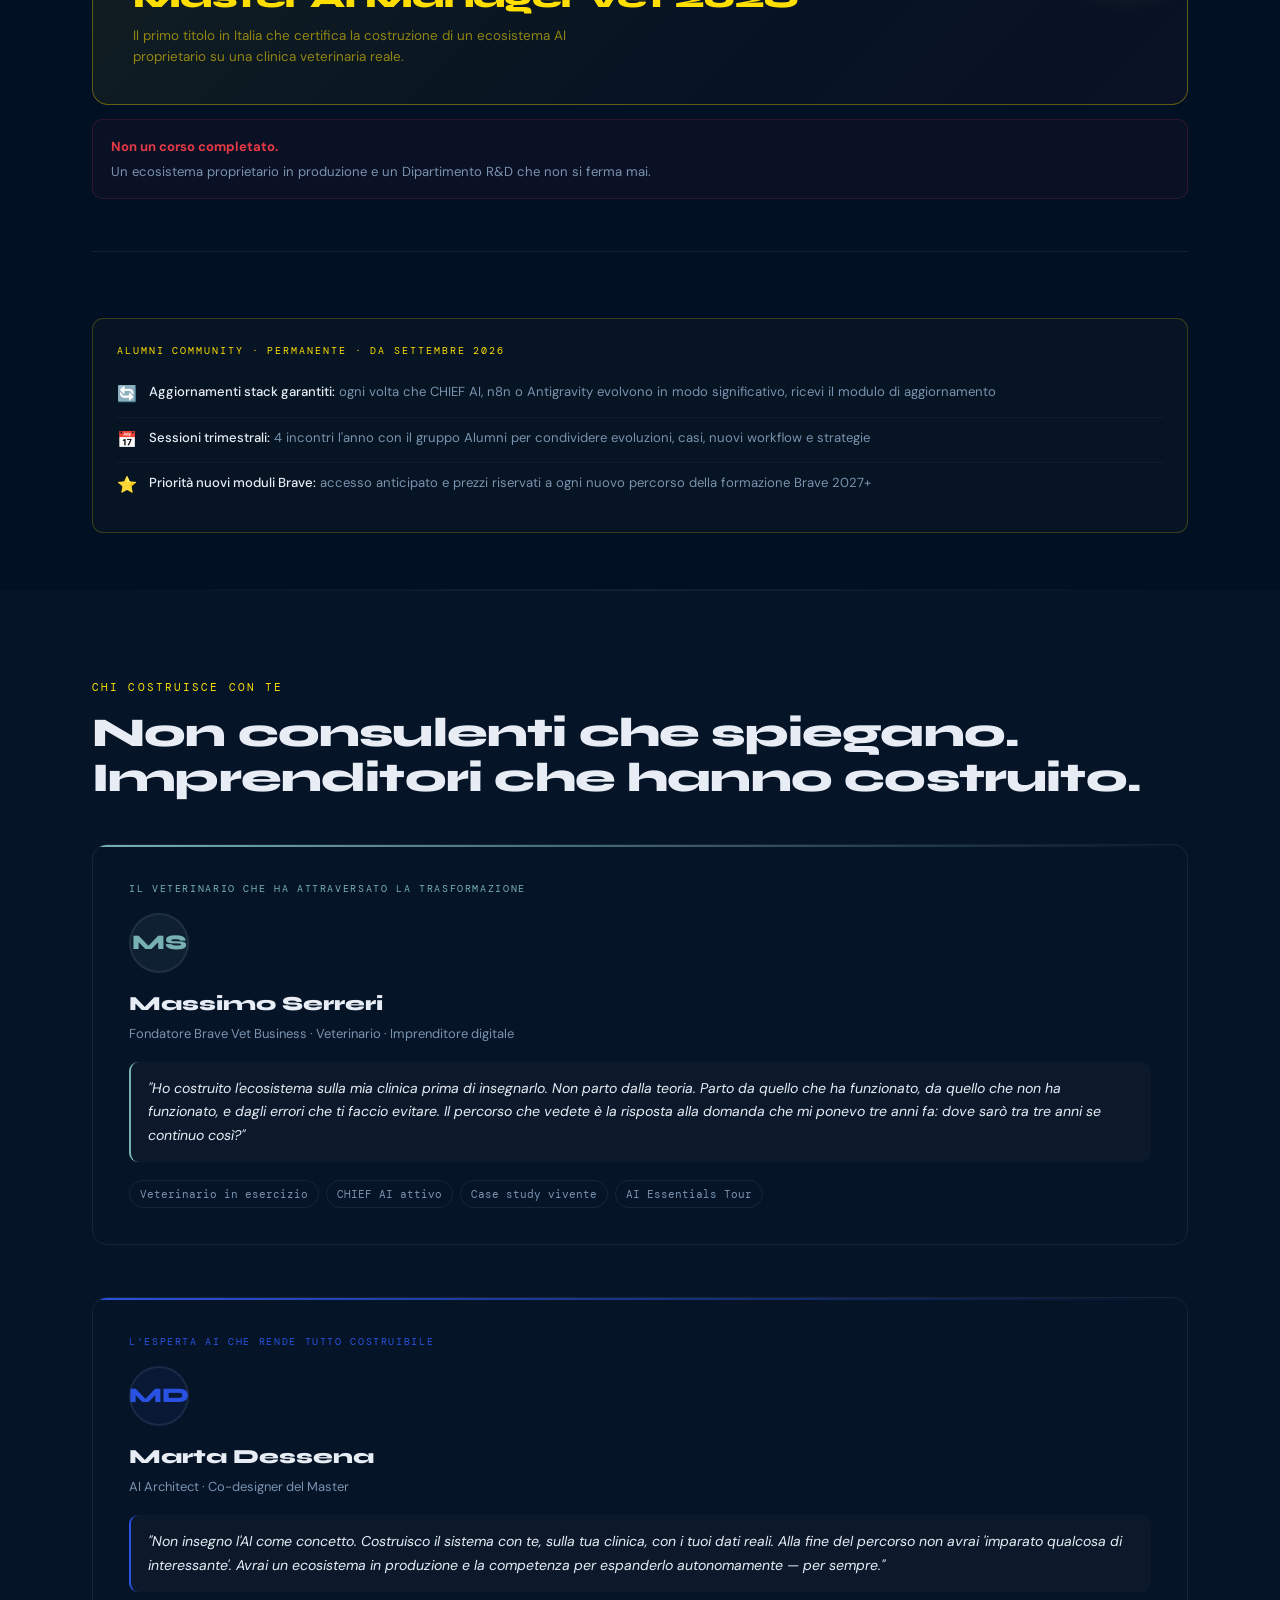
==== commit cc4f8aa4: "Ripristina sito Super Master AI Manager Vet 2026" ====
--- a/index.html
+++ b/index.html
@@ -3,1276 +3,1325 @@
 <head>
 <meta charset="UTF-8">
 <meta name="viewport" content="width=device-width, initial-scale=1.0">
-<title>Il Team Invisibile — AI per Cliniche Veterinarie | Brave Vet Business</title>
-<meta name="description" content="Tre agenti AI leggono i tuoi dati Snoots via MCP e ti consegnano ogni settimana le decisioni pronte. Zero configurazione. Gratis per 3 mesi.">
+<title>Super Master AI Manager Vet 2026 — Brave Vet Business</title>
 <link rel="preconnect" href="https://fonts.googleapis.com">
-<link rel="preconnect" href="https://fonts.gstatic.com" crossorigin>
-<link href="https://fonts.googleapis.com/css2?family=Cormorant+Garamond:ital,wght@0,400;0,600;0,700;1,400;1,600&family=Outfit:wght@300;400;500;600;700&display=swap" rel="stylesheet">
+<link href="https://fonts.googleapis.com/css2?family=Syne:wght@400;600;700;800&family=DM+Sans:ital,opsz,wght@0,9..40,300;0,9..40,400;0,9..40,500;0,9..40,600;1,9..40,400&family=DM+Mono:wght@400;500&display=swap" rel="stylesheet">
 <style>
-:root {
-  --ink:          #080F1A;
-  --ink-mid:      #0E1D30;
-  --ink-soft:     #162840;
-  --gold:         #C4973C;
-  --gold-bright:  #D9B050;
-  --gold-pale:    #F0DCAA;
-  --gold-glow:    rgba(196,151,60,.15);
-  --teal:         #178079;
-  --teal-bright:  #1EA898;
-  --cream:        #F5F0E8;
-  --cream-mid:    #EDE5D5;
-  --white:        #FFFFFF;
-  --muted:        rgba(255,255,255,.42);
-  --muted-dark:   rgba(8,15,26,.42);
-  --serif:        'Cormorant Garamond', Georgia, serif;
-  --sans:         'Outfit', system-ui, sans-serif;
+*,*::before,*::after{box-sizing:border-box;margin:0;padding:0}
+:root{
+  --navy:#021024;--blue:#2952E3;--blue2:#1A3DBF;
+  --teal:#77B1B1;--teal2:#0A454C;
+  --red:#E63946;--yellow:#FFDE00;
+  --white:#FFFFFF;--text:#E8EDF5;--dim:#7A93AE;
+  --border:rgba(255,255,255,0.07);
+  --ff-h:'Syne',sans-serif;--ff-b:'DM Sans',sans-serif;--ff-m:'DM Mono',monospace;
 }
-*,*::before,*::after{box-sizing:border-box;margin:0;padding:0;}
-html{scroll-behavior:smooth;}
-body{
-  font-family:var(--sans);
-  background:var(--ink);
-  color:var(--white);
-  overflow-x:hidden;
-  -webkit-font-smoothing:antialiased;
+html{scroll-behavior:smooth}
+body{background:var(--navy);color:var(--text);font-family:var(--ff-b);font-size:16px;line-height:1.65;overflow-x:hidden}
+::selection{background:var(--yellow);color:var(--navy)}
+a{color:inherit;text-decoration:none}
+button{cursor:pointer;border:none;background:none;font-family:inherit}
+.w{max-width:1160px;margin:0 auto;padding:0 32px}
+.ws{max-width:820px;margin:0 auto;padding:0 32px}
+.ey{font-family:var(--ff-m);font-size:.66rem;letter-spacing:.2em;text-transform:uppercase;color:var(--yellow)}
+.h1{font-family:var(--ff-h);font-size:clamp(2.6rem,5.2vw,5rem);font-weight:800;line-height:1.05;letter-spacing:-.025em}
+.h2{font-family:var(--ff-h);font-size:clamp(1.8rem,3.2vw,2.9rem);font-weight:800;line-height:1.1;letter-spacing:-.02em}
+.lead{font-size:1.02rem;color:var(--dim);line-height:1.75;max-width:560px}
+.btn{display:inline-flex;align-items:center;gap:8px;padding:13px 26px;border-radius:6px;font-family:var(--ff-b);font-weight:600;font-size:.88rem;letter-spacing:.01em;transition:all .2s;cursor:pointer}
+.btn-y{background:var(--yellow);color:var(--navy)}.btn-y:hover{background:#ffe94d;transform:translateY(-2px);box-shadow:0 8px 28px rgba(255,222,0,.28)}
+.btn-o{border:1.5px solid var(--border);color:var(--text)}.btn-o:hover{border-color:var(--blue);background:rgba(41,82,227,.07)}
+.btn-lg{padding:17px 42px;font-size:.97rem;border-radius:8px}
+.btn-tl{background:rgba(119,177,177,.07);color:var(--teal);border:1.5px solid rgba(119,177,177,.22)}.btn-tl:hover{background:rgba(119,177,177,.16);transform:translateY(-2px)}
+.btn-bl{background:rgba(41,82,227,.09);color:var(--blue);border:1.5px solid rgba(41,82,227,.22)}.btn-bl:hover{background:rgba(41,82,227,.2);transform:translateY(-2px)}
+.btn-rd{background:rgba(230,57,70,.06);color:var(--red);border:1.5px solid rgba(230,57,70,.2)}.btn-rd:hover{background:rgba(230,57,70,.16);transform:translateY(-2px)}
+@keyframes fadeUp{from{opacity:0;transform:translateY(22px)}to{opacity:1;transform:none}}
+@keyframes pulse{0%,100%{opacity:.5}50%{opacity:1}}
+@keyframes drift{0%,100%{transform:translate(0,0)}33%{transform:translate(10px,-7px)}66%{transform:translate(-7px,9px)}}
+@keyframes tickscroll{from{transform:translateX(0)}to{transform:translateX(-50%)}}
+@keyframes glow{0%,100%{box-shadow:0 0 24px rgba(41,82,227,.15)}50%{box-shadow:0 0 50px rgba(41,82,227,.42)}}
+.rv{opacity:1;transform:none;transition:opacity .6s ease,transform .6s ease}
+.js-ready .rv{opacity:0;transform:translateY(26px)}
+.js-ready .rv.in{opacity:1;transform:none}
+.d1{transition-delay:.1s}.d2{transition-delay:.2s}.d3{transition-delay:.3s}
+
+/* NAV */
+.nav{position:fixed;top:0;left:0;right:0;z-index:200;padding:0 32px;height:62px;display:flex;align-items:center;justify-content:space-between;transition:background .3s}
+.nav.s{background:rgba(2,16,36,.96);backdrop-filter:blur(20px);border-bottom:1px solid var(--border)}
+.nav-logo{font-family:var(--ff-h);font-weight:800;font-size:.9rem}
+.nav-logo em{color:var(--yellow);font-style:normal}
+.nav-links{display:flex;align-items:center;gap:4px}
+.nav-m{padding:7px 13px;border-radius:4px;font-size:.77rem;font-weight:600;font-family:var(--ff-m);letter-spacing:.07em;transition:background .2s}
+.nav-m:hover{background:rgba(255,255,255,.06)}
+.nm1{color:var(--teal)}.nm2{color:var(--blue)}.nm3{color:var(--red)}
+.nav-sep{width:1px;height:18px;background:var(--border);margin:0 6px}
+
+/* HERO */
+.hero{position:relative;min-height:100vh;display:flex;flex-direction:column;justify-content:center;padding:120px 0 80px;overflow:hidden}
+.orb{position:absolute;border-radius:50%;filter:blur(100px);pointer-events:none}
+.o1{width:580px;height:580px;background:rgba(41,82,227,.1);top:-80px;right:-60px;animation:drift 13s infinite}
+.o2{width:380px;height:380px;background:rgba(119,177,177,.07);bottom:-20px;left:-80px;animation:drift 11s -4s infinite}
+.hero-grid{position:absolute;inset:0;background-image:linear-gradient(var(--border) 1px,transparent 1px),linear-gradient(90deg,var(--border) 1px,transparent 1px);background-size:54px 54px;mask-image:radial-gradient(ellipse 70% 60% at 50% 30%,black,transparent);pointer-events:none}
+.hero-tag{display:inline-flex;align-items:center;gap:10px;padding:8px 18px;background:rgba(255,222,0,.07);border:1px solid rgba(255,222,0,.16);border-radius:100px;margin-bottom:34px;animation:fadeUp .6s both}
+.hero-dot{width:6px;height:6px;border-radius:50%;background:var(--yellow);animation:pulse 2s infinite;flex-shrink:0}
+.hero-tag span{font-family:var(--ff-m);font-size:.65rem;letter-spacing:.14em;color:var(--yellow);text-transform:uppercase}
+.hero-t{margin-bottom:26px;animation:fadeUp .7s .07s both}
+.hero-t em{font-style:normal;color:var(--yellow)}
+.hero-sub{font-size:1.04rem;color:var(--dim);max-width:600px;line-height:1.72;margin-bottom:16px;animation:fadeUp .7s .14s both}
+.hero-sub strong{color:var(--text);font-weight:500}
+.hero-box{display:inline-block;margin-bottom:40px;padding:14px 22px;background:rgba(255,222,0,.05);border-left:3px solid var(--yellow);border-radius:0 8px 8px 0;font-size:.91rem;line-height:1.62;animation:fadeUp .7s .18s both}
+.hero-box strong{color:var(--yellow)}
+.hero-acts{display:flex;align-items:center;gap:14px;flex-wrap:wrap;margin-bottom:52px;animation:fadeUp .7s .22s both}
+.hero-stats{display:flex;border:1px solid var(--border);border-radius:12px;overflow:hidden;width:fit-content;animation:fadeUp .7s .28s both}
+.hs{padding:16px 34px;text-align:center;border-right:1px solid var(--border)}
+.hs:last-child{border-right:none}
+.hs-n{font-family:var(--ff-h);font-size:1.8rem;font-weight:800;color:var(--white)}
+.hs-n sup{color:var(--yellow);font-size:.9rem}
+.hs-l{font-family:var(--ff-m);font-size:.61rem;letter-spacing:.11em;text-transform:uppercase;color:var(--dim);margin-top:3px}
+
+/* TICKER */
+.ticker{border-top:1px solid var(--border);border-bottom:1px solid var(--border);background:rgba(255,255,255,.015);padding:12px 0;overflow:hidden}
+.tick-wrap{display:flex;gap:52px;white-space:nowrap;width:max-content;animation:tickscroll 40s linear infinite}
+.ti{font-family:var(--ff-m);font-size:.63rem;letter-spacing:.14em;text-transform:uppercase;color:var(--dim);display:flex;align-items:center;gap:12px}
+.ti::before{content:'';width:4px;height:4px;border-radius:50%;background:var(--blue);flex-shrink:0}
+
+/* SEZIONI GENERALI */
+section{padding:88px 0}
+section.alt{background:rgba(255,255,255,.016)}
+.sec-hd{margin-bottom:52px}
+.c2{display:grid;grid-template-columns:1fr 1fr;gap:52px;align-items:start}
+.c3{display:grid;grid-template-columns:1fr 1fr 1fr;gap:18px}
+
+/* PROBLEMA */
+.divario{padding:28px;border:1px solid rgba(41,82,227,.12);border-radius:13px;background:rgba(41,82,227,.03)}
+.dv-head{font-family:var(--ff-m);font-size:.61rem;letter-spacing:.2em;text-transform:uppercase;color:var(--blue);margin-bottom:18px}
+.dv-row{display:grid;grid-template-columns:1fr 22px 1fr;gap:8px;align-items:center;margin-bottom:9px}
+.dv-row:last-child{margin-bottom:0}
+.dc{padding:11px 13px;border-radius:7px;font-size:.81rem;line-height:1.42}
+.dc-r{background:rgba(230,57,70,.05);border:1px solid rgba(230,57,70,.1);color:#f0a0a8}
+.dc-g{background:rgba(119,177,177,.06);border:1px solid rgba(119,177,177,.15);color:var(--teal)}
+.da{text-align:center;color:var(--dim);font-size:.8rem}
+.pull{margin:24px 0;padding:18px 20px;background:rgba(255,222,0,.05);border-left:3px solid var(--yellow);border-radius:0 8px 8px 0;font-style:italic;color:var(--text);font-size:.92rem;line-height:1.65}
+.stat-box{padding:20px 22px;background:rgba(41,82,227,.04);border:1px solid rgba(41,82,227,.12);border-radius:10px;margin-top:22px}
+.stat-n{font-family:var(--ff-h);font-size:2.1rem;font-weight:800;color:var(--blue)}
+.stat-d{font-size:.83rem;color:var(--dim);margin-top:4px;line-height:1.55}
+.stat-d strong{color:var(--text);font-weight:500}
+
+/* ECO OVERVIEW — NEW CARD SYSTEM */
+.eco-map{display:grid;grid-template-columns:1fr 1fr 1fr;gap:20px;margin-top:48px}
+.eco-c{
+  position:relative;border-radius:18px;overflow:hidden;
+  background:rgba(255,255,255,.025);
+  border:1px solid var(--border);
+  display:flex;flex-direction:column;
+  transition:transform .25s,box-shadow .25s;
 }
-
-/* GRAIN */
-body::after{
-  content:'';position:fixed;inset:0;z-index:9999;pointer-events:none;
-  background-image:url("data:image/svg+xml,%3Csvg xmlns='http://www.w3.org/2000/svg' width='200' height='200'%3E%3Cfilter id='n'%3E%3CfeTurbulence type='fractalNoise' baseFrequency='.9' numOctaves='4' stitchTiles='stitch'/%3E%3C/filter%3E%3Crect width='200' height='200' filter='url(%23n)' opacity='.04'/%3E%3C/svg%3E");
-  opacity:.45;
+.eco-c:hover{transform:translateY(-4px);box-shadow:0 24px 60px rgba(0,0,0,.35)}
+.eco-topbar{height:3px;width:100%}
+.eco-inner{padding:28px 26px 24px;display:flex;flex-direction:column;flex:1}
+.eco-num{font-family:var(--ff-m);font-size:.55rem;letter-spacing:.25em;color:var(--dim);margin-bottom:18px;display:flex;align-items:center;gap:8px}
+.eco-num::after{content:'';flex:1;height:1px;background:var(--border)}
+.eco-phase{font-family:var(--ff-m);font-size:.56rem;letter-spacing:.18em;text-transform:uppercase;margin-bottom:8px}
+.eco-name{font-family:var(--ff-h);font-size:1.45rem;font-weight:800;line-height:1.1;letter-spacing:-.02em;margin-bottom:5px}
+.eco-role{font-family:var(--ff-h);font-size:.82rem;font-weight:600;margin-bottom:16px;line-height:1.3}
+.eco-tool{display:inline-flex;align-items:center;gap:6px;padding:5px 11px;border-radius:100px;border:1px solid;font-family:var(--ff-m);font-size:.56rem;letter-spacing:.14em;text-transform:uppercase;margin-bottom:18px;width:fit-content}
+.eco-divider{height:1px;background:var(--border);margin-bottom:18px}
+.eco-desc{font-size:.82rem;color:var(--dim);line-height:1.65;margin-bottom:18px}
+.eco-tags{display:flex;flex-wrap:wrap;gap:7px;margin-bottom:20px}
+.eco-tag{font-size:.7rem;padding:4px 10px;border-radius:6px;font-family:var(--ff-m);letter-spacing:.03em}
+/* journey mini-strip inside card */
+.eco-journey{display:grid;grid-template-columns:1fr 1fr 1fr;gap:0;border:1px solid var(--border);border-radius:10px;overflow:hidden;margin-bottom:20px}
+.eco-jstep{padding:10px 9px;text-align:center;border-right:1px solid var(--border)}
+.eco-jstep:last-child{border-right:none}
+.eco-jlabel{font-family:var(--ff-m);font-size:.5rem;letter-spacing:.12em;text-transform:uppercase;color:var(--dim);margin-bottom:3px}
+.eco-jval{font-size:.72rem;font-weight:700;color:var(--text)}
+.eco-bottom{margin-top:auto;padding-top:18px;border-top:1px solid var(--border);display:flex;align-items:center;justify-content:space-between}
+.eco-date-new{font-family:var(--ff-m);font-size:.58rem;letter-spacing:.09em;text-transform:uppercase;color:var(--dim)}
+.eco-lnk{font-size:.8rem;font-weight:600;padding-bottom:2px;border-bottom:1px solid;text-decoration:none;transition:opacity .2s}
+.eco-lnk:hover{opacity:.7}
+/* progression connector */
+.eco-connector{display:none}
+.eco-foot{grid-column:1/-1;padding:20px 28px;background:linear-gradient(135deg,rgba(41,82,227,.04),rgba(255,222,0,.02));border:1px solid var(--border);border-radius:14px;text-align:center;margin-top:4px}
+.eco-foot p{font-family:var(--ff-m);font-size:.67rem;letter-spacing:.07em;color:var(--dim)}
+.eco-foot strong{color:var(--yellow)}
+.c1t{color:var(--teal)}.c2t{color:var(--blue)}.c3t{color:var(--red)}
+
+/* MODULI */
+.msep{height:2px;background:linear-gradient(90deg,transparent,var(--border),transparent)}
+.mhero{padding:88px 0 68px;position:relative;overflow:hidden}
+.mbg{position:absolute;inset:0;pointer-events:none}
+.mgrid{position:absolute;inset:0;background-image:linear-gradient(var(--border) 1px,transparent 1px),linear-gradient(90deg,var(--border) 1px,transparent 1px);background-size:46px 46px;pointer-events:none}
+.morb{position:absolute;font-family:var(--ff-h);font-size:clamp(5rem,11vw,9rem);font-weight:800;line-height:1;right:32px;top:50%;transform:translateY(-50%);pointer-events:none;user-select:none;opacity:.04}
+.mbadge{display:inline-flex;align-items:center;gap:10px;padding:7px 17px;border-radius:100px;margin-bottom:24px;font-family:var(--ff-m);font-size:.62rem;letter-spacing:.17em;text-transform:uppercase}
+.mkw{font-family:var(--ff-m);font-size:.62rem;letter-spacing:.2em;text-transform:uppercase;margin-bottom:10px}
+.mttl{font-family:var(--ff-h);font-size:clamp(2.2rem,4.5vw,3.8rem);font-weight:800;line-height:1.07;letter-spacing:-.025em;margin-bottom:13px}
+.mtl{font-family:var(--ff-h);font-size:1.05rem;font-weight:600;margin-bottom:16px}
+.mdesc{font-size:.97rem;color:var(--dim);max-width:540px;line-height:1.72;margin-bottom:30px}
+.mdate{display:inline-flex;align-items:center;gap:8px;padding:8px 16px;border-radius:100px;font-family:var(--ff-m);font-size:.64rem;letter-spacing:.09em;text-transform:uppercase}
+/* path strip */
+.mpath{display:grid;grid-template-columns:1fr 1fr 1fr 1fr;border:1px solid var(--border);border-radius:11px;overflow:hidden;margin-top:32px}
+.mps{padding:17px 15px;text-align:center;border-right:1px solid var(--border);position:relative}
+.mps:last-child{border-right:none}
+.mps::before{content:attr(data-n);position:absolute;top:9px;left:13px;font-family:var(--ff-m);font-size:.54rem;color:var(--dim);letter-spacing:.08em}
+.mps-t{font-family:var(--ff-h);font-size:.82rem;font-weight:700;margin-bottom:4px}
+.mps-s{font-size:.73rem;color:var(--dim);line-height:1.43}
+/* mod body */
+.mbody{padding:60px 0;border-top:1px solid var(--border)}
+.mbody.bg2{background:rgba(255,255,255,.011)}
+.col-label{font-family:var(--ff-m);font-size:.6rem;letter-spacing:.2em;text-transform:uppercase;color:var(--dim);margin-bottom:20px;padding-bottom:9px;border-bottom:1px solid var(--border)}
+/* sessioni */
+.sess{padding:13px 0;border-bottom:1px solid rgba(255,255,255,.04)}
+.sess:last-child{border-bottom:none}
+.sess-t{font-family:var(--ff-m);font-size:.61rem;letter-spacing:.07em;margin-bottom:3px}
+.sess-n{font-weight:600;font-size:.87rem;color:var(--white);margin-bottom:2px}
+.sess-d{font-size:.81rem;color:var(--dim);line-height:1.5}
+/* pretrain */
+.pt-row{display:flex;gap:13px;padding:11px 0;border-bottom:1px solid rgba(255,255,255,.04);align-items:flex-start}
+.pt-row:last-child{border-bottom:none}
+.pt-ic{width:30px;height:30px;flex-shrink:0;border-radius:7px;display:flex;align-items:center;justify-content:center;font-size:.8rem;font-family:var(--ff-m);font-weight:500}
+.pt-t{font-weight:600;font-size:.84rem;color:var(--white);margin-bottom:2px}
+.pt-d{font-size:.77rem;color:var(--dim);line-height:1.44}
+/* intermod */
+.imod{padding:24px;border:1px solid var(--border);border-radius:11px;background:rgba(255,255,255,.013);margin-top:18px}
+.imod-h{font-family:var(--ff-m);font-size:.6rem;letter-spacing:.2em;text-transform:uppercase;margin-bottom:14px}
+.ir{display:flex;gap:12px;padding:9px 0;border-bottom:1px solid rgba(255,255,255,.04);align-items:flex-start}
+.ir:last-child{border-bottom:none}
+.ir-t{font-size:.82rem;color:var(--dim)}
+.ir-t strong{color:var(--text);font-weight:500}
+/* output */
+.out-i{display:flex;align-items:center;gap:11px;padding:11px 15px;border-radius:8px;font-size:.85rem;margin-bottom:8px;border:1px solid var(--border);transition:border-color .2s}
+.out-i:last-child{margin-bottom:0}
+.out-i:hover{border-color:rgba(255,255,255,.12)}
+.ock{width:22px;height:22px;border-radius:5px;display:flex;align-items:center;justify-content:center;font-size:.68rem;font-weight:700;flex-shrink:0}
+
+/* ═══ MFLOW — NUOVO LAYOUT VERTICALE ═══ */
+.mflow{padding:0}
+.mflow-phase{padding:52px 0;border-top:1px solid var(--border)}
+.mflow-imod-end{padding:48px 0 56px;border-top:1px solid var(--border)}
+
+/* Pre-Training phase */
+.mflow-pre-label{display:flex;align-items:center;gap:10px;font-family:var(--ff-m);font-size:.58rem;letter-spacing:.22em;text-transform:uppercase;margin-bottom:6px}
+.mflow-pre-sub{font-size:.84rem;color:var(--dim);line-height:1.65;margin-bottom:28px;max-width:600px}
+
+/* IN AULA header */
+@keyframes inaulapulse{0%,100%{opacity:1;transform:scale(1)}50%{opacity:.35;transform:scale(1.4)}}
+.inaula-hd{display:grid;grid-template-columns:auto 1fr auto;border-radius:14px;overflow:hidden;border:1px solid var(--border);margin-bottom:32px}
+.inaula-badge-col{display:flex;align-items:center;gap:9px;padding:22px 26px;border-right:1px solid var(--border);font-family:var(--ff-m);font-size:.62rem;letter-spacing:.2em;text-transform:uppercase;white-space:nowrap}
+.inaula-dot{width:9px;height:9px;border-radius:50%;flex-shrink:0;animation:inaulapulse 1.6s ease-in-out infinite}
+.inaula-center-col{padding:22px 28px;display:flex;align-items:center;gap:18px}
+.inaula-dayn{font-family:var(--ff-h);font-size:1.8rem;font-weight:800;line-height:1;letter-spacing:-.025em}
+.inaula-date{font-family:var(--ff-m);font-size:.66rem;letter-spacing:.05em;color:var(--dim);line-height:1.5}
+.inaula-time-col{display:flex;flex-direction:column;align-items:flex-end;justify-content:center;padding:22px 26px;border-left:1px solid var(--border);text-align:right}
+.inaula-time-val{font-family:var(--ff-m);font-size:.88rem;font-weight:600;letter-spacing:.02em;margin-bottom:3px}
+.inaula-time-dur{font-family:var(--ff-m);font-size:.59rem;letter-spacing:.06em;color:var(--dim)}
+
+/* Module color theming for inaula-hd */
+.m1 .inaula-hd{background:rgba(119,177,177,.02);border-color:rgba(119,177,177,.2)}
+.m1 .inaula-badge-col{background:rgba(119,177,177,.07);border-color:rgba(119,177,177,.18);color:var(--teal)}
+.m1 .inaula-dot{background:var(--teal)}
+.m1 .inaula-dayn{color:var(--teal)}
+.m1 .inaula-time-val{color:var(--text)}
+
+.m2 .inaula-hd{background:rgba(41,82,227,.02);border-color:rgba(41,82,227,.2)}
+.m2 .inaula-badge-col{background:rgba(41,82,227,.08);border-color:rgba(41,82,227,.18);color:var(--blue)}
+.m2 .inaula-dot{background:var(--blue)}
+.m2 .inaula-dayn{color:var(--blue)}
+.m2 .inaula-time-val{color:var(--text)}
+
+.m3 .inaula-hd{background:rgba(230,57,70,.02);border-color:rgba(230,57,70,.2)}
+.m3 .inaula-badge-col{background:rgba(230,57,70,.08);border-color:rgba(230,57,70,.18);color:var(--red)}
+.m3 .inaula-dot{background:var(--red)}
+.m3 .inaula-dayn{color:var(--red)}
+.m3 .inaula-time-val{color:var(--text)}
+
+/* Sessions inside mflow (keep .sess but improve spacing) */
+.mflow .sess{padding:16px 0;border-bottom:1px solid rgba(255,255,255,.05)}
+.mflow .sess:last-child{border-bottom:none}
+
+/* Output phase */
+.mflow-out-grid{display:grid;grid-template-columns:1fr 1fr;gap:9px;margin-top:20px}
+@media(max-width:660px){.mflow-out-grid{grid-template-columns:1fr}}
+
+/* Pre-training video grid */
+.mflow-pt-grid{display:grid;grid-template-columns:1fr 1fr;gap:10px}
+@media(max-width:660px){.mflow-pt-grid{grid-template-columns:1fr}}
+/* M1 TEAL */
+.m1 .mbg{background:radial-gradient(ellipse 70% 80% at 70% 50%,rgba(10,69,76,.38),transparent 68%),radial-gradient(ellipse 40% 45% at 15% 80%,rgba(119,177,177,.07),transparent 60%)}
+.m1 .mgrid{mask-image:radial-gradient(ellipse 80% 65% at 60% 40%,black,transparent)}
+.m1 .mbadge{background:rgba(119,177,177,.07);border:1px solid rgba(119,177,177,.18);color:var(--teal)}
+.m1 .mkw,.m1 .mtl,.m1 .morb{color:var(--teal)}
+.m1 .mttl em{font-style:normal;color:var(--teal)}
+.m1 .mdate{background:rgba(119,177,177,.06);border:1px solid rgba(119,177,177,.16);color:var(--teal)}
+.m1 .sess-t,.m1 .imod-h,.m1 .pt-ic,.m1 .mps-t{color:var(--teal)}
+.m1 .pt-ic{background:rgba(119,177,177,.09)}
+.m1 .mps{background:rgba(119,177,177,.025)}
+.m1 .out-i{background:rgba(119,177,177,.03);border-color:rgba(119,177,177,.1)}.m1 .out-i:hover{border-color:rgba(119,177,177,.28)}
+.m1 .ock{background:rgba(119,177,177,.1);color:var(--teal)}
+/* M2 BLUE */
+.m2{background:rgba(41,82,227,.018)}
+.m2 .mbg{background:radial-gradient(ellipse 70% 80% at 30% 50%,rgba(41,82,227,.22),transparent 65%),radial-gradient(ellipse 35% 40% at 80% 75%,rgba(41,82,227,.06),transparent 60%)}
+.m2 .mgrid{mask-image:radial-gradient(ellipse 80% 65% at 40% 40%,black,transparent)}
+.m2 .mbadge{background:rgba(41,82,227,.09);border:1px solid rgba(41,82,227,.2);color:var(--blue)}
+.m2 .mkw,.m2 .mtl,.m2 .morb{color:var(--blue)}
+.m2 .mttl em{font-style:normal;color:var(--blue)}
+.m2 .mdate{background:rgba(41,82,227,.07);border:1px solid rgba(41,82,227,.18);color:var(--blue)}
+.m2 .sess-t,.m2 .imod-h,.m2 .pt-ic,.m2 .mps-t{color:var(--blue)}
+.m2 .pt-ic{background:rgba(41,82,227,.09)}
+.m2 .mps{background:rgba(41,82,227,.025)}
+.m2 .out-i{background:rgba(41,82,227,.035);border-color:rgba(41,82,227,.1)}.m2 .out-i:hover{border-color:rgba(41,82,227,.28)}
+.m2 .ock{background:rgba(41,82,227,.1);color:var(--blue)}
+.wf-ah{font-family:var(--ff-m);font-size:.59rem;letter-spacing:.2em;text-transform:uppercase;color:var(--blue);margin-bottom:10px;padding-bottom:7px;border-bottom:1px solid rgba(41,82,227,.12)}
+.wf-grid{display:grid;grid-template-columns:1fr 1fr;gap:9px;margin-bottom:18px}
+.wf{padding:13px 15px;border:1px solid rgba(41,82,227,.1);border-radius:8px;background:rgba(41,82,227,.03);transition:border-color .2s}
+.wf:hover{border-color:rgba(41,82,227,.25)}
+.wf-n{font-family:var(--ff-m);font-size:.57rem;letter-spacing:.12em;color:var(--blue);margin-bottom:4px}
+.wf-t{font-size:.83rem;font-weight:600;color:var(--white);margin-bottom:2px}
+.wf-d{font-size:.75rem;color:var(--dim);line-height:1.4}
+/* M3 RED */
+.m3 .mbg{background:radial-gradient(ellipse 70% 80% at 70% 50%,rgba(230,57,70,.16),transparent 65%),radial-gradient(ellipse 35% 35% at 20% 20%,rgba(230,57,70,.05),transparent 60%)}
+.m3 .mgrid{mask-image:radial-gradient(ellipse 80% 65% at 60% 40%,black,transparent)}
+.m3 .mbadge{background:rgba(230,57,70,.06);border:1px solid rgba(230,57,70,.16);color:var(--red)}
+.m3 .mkw,.m3 .mtl,.m3 .morb{color:var(--red)}
+.m3 .mttl em{font-style:normal;color:var(--red)}
+.m3 .mdate{background:rgba(230,57,70,.05);border:1px solid rgba(230,57,70,.15);color:var(--red)}
+.m3 .sess-t,.m3 .imod-h,.m3 .pt-ic,.m3 .mps-t{color:var(--red)}
+.m3 .pt-ic{background:rgba(230,57,70,.09)}
+.m3 .mps{background:rgba(230,57,70,.025)}
+.m3 .out-i{background:rgba(230,57,70,.035);border-color:rgba(230,57,70,.1)}.m3 .out-i:hover{border-color:rgba(230,57,70,.28)}
+.m3 .ock{background:rgba(230,57,70,.1);color:var(--red)}
+.ag-grid{display:grid;grid-template-columns:1fr 1fr;gap:10px}
+.ag{padding:15px;border:1px solid rgba(230,57,70,.1);border-radius:8px;background:rgba(230,57,70,.025)}
+.ag-c{font-family:var(--ff-m);font-size:.57rem;letter-spacing:.12em;color:var(--red);margin-bottom:4px}
+.ag-t{font-size:.84rem;font-weight:700;color:var(--white);margin-bottom:3px}
+.ag-d{font-size:.77rem;color:var(--dim);line-height:1.5}
+.ag-lv{display:inline-block;margin-top:5px;padding:2px 8px;border-radius:100px;font-family:var(--ff-m);font-size:.55rem;letter-spacing:.09em}
+.lv-b{background:rgba(119,177,177,.1);color:var(--teal);border:1px solid rgba(119,177,177,.15)}
+.lv-i{background:rgba(255,222,0,.08);color:var(--yellow);border:1px solid rgba(255,222,0,.15)}
+.lv-a{background:rgba(230,57,70,.08);color:var(--red);border:1px solid rgba(230,57,70,.15)}
+.strum-grid{display:grid;grid-template-columns:1fr;gap:11px}
+.strum{padding:17px 19px;border:1px solid rgba(230,57,70,.12);border-radius:9px;background:rgba(230,57,70,.025)}
+.strum-n{font-family:var(--ff-m);font-size:.59rem;letter-spacing:.15em;text-transform:uppercase;color:var(--red);margin-bottom:5px}
+.strum-t{font-size:.9rem;font-weight:700;color:var(--white);margin-bottom:4px}
+.strum-d{font-size:.79rem;color:var(--dim);line-height:1.5;margin-bottom:6px}
+.strum-int{font-size:.75rem;color:var(--dim)}
+.strum-int strong{color:rgba(230,57,70,.85);font-weight:500}
+.piano-box{padding:24px 28px;border:1px solid rgba(255,222,0,.12);background:rgba(255,222,0,.03);border-radius:11px}
+.piano-h{font-family:var(--ff-m);font-size:.61rem;letter-spacing:.2em;text-transform:uppercase;color:var(--yellow);margin-bottom:14px}
+.piano-g{display:grid;grid-template-columns:1fr 1fr 1fr;gap:10px}
+.piano-t{padding:14px;border:1px solid rgba(255,222,0,.1);border-radius:8px}
+.piano-t h4{font-family:var(--ff-h);font-size:.83rem;font-weight:700;color:var(--yellow);margin-bottom:5px}
+.piano-t p{font-size:.77rem;color:var(--dim);line-height:1.5}
+
+/* FOUNDER */
+.fc{padding:36px;border:1px solid var(--border);border-radius:15px;position:relative;overflow:hidden;transition:border-color .25s}
+.fc:hover{border-color:rgba(255,255,255,.13)}
+.fc::after{content:'';position:absolute;top:0;left:0;right:0;height:2px}
+.fc-m::after{background:linear-gradient(90deg,var(--teal),transparent)}
+.fc-ma::after{background:linear-gradient(90deg,var(--blue),transparent)}
+.fc-role{font-family:var(--ff-m);font-size:.6rem;letter-spacing:.17em;text-transform:uppercase;margin-bottom:16px}
+.fc-m .fc-role{color:var(--teal)}.fc-ma .fc-role{color:var(--blue)}
+.fc-av{width:60px;height:60px;border-radius:50%;display:flex;align-items:center;justify-content:center;font-family:var(--ff-h);font-size:1.3rem;font-weight:800;margin-bottom:14px;border:2px solid var(--border)}
+.fc-m .fc-av{background:rgba(119,177,177,.08);color:var(--teal)}.fc-ma .fc-av{background:rgba(41,82,227,.08);color:var(--blue)}
+.fc-name{font-family:var(--ff-h);font-size:1.25rem;font-weight:800;margin-bottom:3px}
+.fc-title{font-size:.81rem;color:var(--dim);margin-bottom:18px}
+.fc-q{font-size:.88rem;font-style:italic;color:var(--text);line-height:1.65;padding:15px 17px;background:rgba(255,255,255,.02);border-radius:9px;margin-bottom:18px;border-left:2px solid}
+.fc-m .fc-q{border-color:var(--teal)}.fc-ma .fc-q{border-color:var(--blue)}
+.fc-tags{display:flex;flex-wrap:wrap;gap:7px}
+.fc-tag{font-size:.69rem;padding:4px 10px;border:1px solid var(--border);border-radius:100px;color:var(--dim);font-family:var(--ff-m)}
+
+/* PER CHI */
+.pc{padding:26px;border:1px solid var(--border);border-radius:12px;transition:border-color .2s,background .2s}
+.pc:hover{border-color:rgba(41,82,227,.3);background:rgba(41,82,227,.03)}
+.pc-ic{width:38px;height:38px;background:rgba(41,82,227,.08);border:1px solid rgba(41,82,227,.15);border-radius:8px;display:flex;align-items:center;justify-content:center;font-size:1.05rem;margin-bottom:14px}
+.pc-t{font-family:var(--ff-h);font-size:.9rem;font-weight:700;margin-bottom:6px}
+.pc-d{font-size:.81rem;color:var(--dim);line-height:1.53}
+.nonper{padding:22px 26px;border:1px solid rgba(230,57,70,.13);background:rgba(230,57,70,.02);border-radius:10px}
+.nonper-h{font-family:var(--ff-m);font-size:.59rem;letter-spacing:.2em;text-transform:uppercase;color:var(--red);margin-bottom:11px}
+.nonper-tags{display:flex;flex-wrap:wrap;gap:7px}
+.nonper-t{font-size:.75rem;padding:5px 12px;border:1px solid rgba(230,57,70,.13);border-radius:100px;color:#f0a0a8;font-family:var(--ff-m)}
+
+/* INCLUSO */
+.inc-g{display:grid;grid-template-columns:repeat(3,1fr);gap:11px;margin-top:40px}
+.inc{display:flex;gap:10px;padding:15px;border:1px solid var(--border);border-radius:9px}
+.inc-ck{width:22px;height:22px;background:rgba(119,177,177,.1);border:1px solid rgba(119,177,177,.17);border-radius:5px;display:flex;align-items:center;justify-content:center;flex-shrink:0;color:var(--teal);font-size:.7rem;font-weight:700}
+.inc-t{font-size:.82rem;color:var(--dim);line-height:1.47}
+.inc-t strong{color:var(--text);display:block;margin-bottom:2px;font-weight:500}
+
+/* CALENDARIO */
+.cal-g{display:grid;grid-template-columns:1fr 1fr;gap:56px;align-items:start;margin-top:48px}
+.tl{padding-left:30px;position:relative}
+.tl::before{content:'';position:absolute;left:7px;top:8px;bottom:8px;width:1px;background:linear-gradient(to bottom,var(--teal),var(--blue),var(--red))}
+.tli{position:relative;padding-bottom:30px}
+.tli:last-child{padding-bottom:0}
+.tli::before{content:'';position:absolute;left:-24px;top:6px;width:8px;height:8px;border-radius:50%;border:2px solid var(--navy)}
+.tli.t1::before{background:var(--teal)}.tli.t2::before{background:var(--blue)}.tli.t3::before{background:var(--red)}
+.tli-d{font-family:var(--ff-m);font-size:.61rem;letter-spacing:.12em;text-transform:uppercase;margin-bottom:4px}
+.tli.t1 .tli-d{color:var(--teal)}.tli.t2 .tli-d{color:var(--blue)}.tli.t3 .tli-d{color:var(--red)}
+.tli-t{font-family:var(--ff-h);font-size:.93rem;font-weight:700;margin-bottom:3px}
+.tli-s{font-size:.82rem;color:var(--dim);line-height:1.52}
+.cal-info{padding:26px;border:1px solid var(--border);border-radius:12px;background:rgba(255,255,255,.013)}
+.cal-row{display:flex;justify-content:space-between;align-items:center;padding:11px 0;border-bottom:1px solid var(--border)}
+.cal-row:last-child{border-bottom:none}
+.cal-l{font-size:.83rem;color:var(--dim)}.cal-r{font-family:var(--ff-m);font-size:.77rem}
+.cr-y{color:var(--yellow)}.cr-t{color:var(--teal)}.cr-w{color:var(--text)}
+
+/* PRICING */
+.pr-c{border:1px solid rgba(41,82,227,.2);border-radius:18px;padding:50px 54px;position:relative;overflow:hidden;animation:glow 5s infinite}
+.pr-c::before{content:'';position:absolute;top:0;left:0;right:0;height:2px;background:linear-gradient(90deg,var(--blue),var(--teal))}
+.pr-c::after{content:'';position:absolute;inset:0;background:radial-gradient(ellipse 55% 55% at 80% 15%,rgba(41,82,227,.06),transparent);pointer-events:none}
+.pr-ey{text-align:center;margin-bottom:16px}
+.pr-price{font-family:var(--ff-h);font-size:clamp(2.6rem,5vw,4rem);font-weight:800;letter-spacing:-.03em;text-align:center;margin-bottom:5px}
+.pr-price span{color:var(--yellow)}
+.pr-note{text-align:center;font-size:.84rem;color:var(--dim);margin-bottom:6px}
+.pr-iva{text-align:center;font-family:var(--ff-m);font-size:.64rem;color:var(--dim);letter-spacing:.05em;margin-bottom:32px}
+.pr-div{height:1px;background:var(--border);margin:28px 0}
+.pr-feats{display:grid;grid-template-columns:1fr 1fr;gap:8px;margin-bottom:32px}
+.pf{display:flex;align-items:center;gap:8px;font-size:.82rem;color:var(--dim)}
+.pf::before{content:'✓';color:var(--teal);font-weight:700;flex-shrink:0}
+.pr-cta{display:flex;flex-direction:column;align-items:center;gap:10px}
+.pr-g{font-size:.76rem;color:var(--dim)}
+.roi{margin-top:28px;padding:22px 26px;background:rgba(255,222,0,.04);border:1px solid rgba(255,222,0,.1);border-radius:10px}
+.roi-h{font-family:var(--ff-m);font-size:.6rem;letter-spacing:.2em;text-transform:uppercase;color:var(--yellow);margin-bottom:10px}
+.roi-t{font-size:.84rem;color:var(--dim);line-height:1.7}
+.roi-t strong{color:var(--text);font-weight:500}
+
+/* FAQ */
+.faq-i{border-bottom:1px solid var(--border)}
+.faq-q{width:100%;display:flex;align-items:center;justify-content:space-between;padding:18px 0;font-size:.9rem;font-weight:500;color:var(--text);text-align:left;gap:16px;transition:color .2s}
+.faq-q:hover{color:var(--white)}
+.faq-ic{width:23px;height:23px;flex-shrink:0;border:1px solid var(--border);border-radius:4px;display:flex;align-items:center;justify-content:center;color:var(--dim);font-size:.95rem;transition:all .25s;line-height:1}
+.faq-a{max-height:0;overflow:hidden;transition:max-height .35s ease}
+.faq-ai{padding-bottom:18px;font-size:.86rem;color:var(--dim);line-height:1.7}
+.faq-ai strong{color:var(--text);font-weight:500}
+.faq-i.open .faq-ic{border-color:var(--blue);color:var(--blue);transform:rotate(45deg)}
+.faq-i.open .faq-a{max-height:600px}
+
+/* FOOTER CTA */
+.ftcta{padding:92px 0;text-align:center;border-top:1px solid var(--border);background:radial-gradient(ellipse 55% 65% at 50% 50%,rgba(41,82,227,.07),transparent)}
+.ftcta-t{font-family:var(--ff-h);font-size:clamp(2rem,3.8vw,3.3rem);font-weight:800;letter-spacing:-.02em;line-height:1.1;margin-bottom:18px}
+.ftcta-t span{color:var(--yellow)}
+.ftcta-s{font-size:.97rem;color:var(--dim);max-width:460px;margin:0 auto 32px;line-height:1.72}
+.ftcta-l{margin-top:22px;font-family:var(--ff-m);font-size:.63rem;letter-spacing:.09em;color:var(--dim)}
+
+/* FOOTER */
+footer{border-top:1px solid var(--border);padding:22px 0}
+.foot-in{display:flex;align-items:center;justify-content:space-between}
+.foot-br{font-family:var(--ff-h);font-weight:800;font-size:.85rem;color:var(--dim)}
+.foot-br span{color:var(--yellow)}
+.foot-cp{font-family:var(--ff-m);font-size:.65rem;color:var(--dim)}
+
+/* STICKY */
+.sbar{position:fixed;bottom:0;left:0;right:0;z-index:180;background:rgba(2,16,36,.96);backdrop-filter:blur(20px);border-top:1px solid var(--border);padding:10px 32px;display:flex;align-items:center;justify-content:space-between;gap:12px;transform:translateY(100%);transition:transform .4s ease}
+.sbar.on{transform:none}
+.sbar-t{font-size:.84rem;color:var(--dim)}
+.sbar-t strong{color:var(--white);font-weight:500}
+.sbar-r{display:flex;align-items:center;gap:10px;flex-shrink:0}
+.sbar-sp{font-family:var(--ff-m);font-size:.65rem;letter-spacing:.1em;color:var(--yellow);animation:pulse 3s infinite}
+
+/* RESPONSIVE */
+@media(max-width:900px){.eco-map{grid-template-columns:1fr}}
+@media(max-width:760px){.journey-strip{grid-template-columns:1fr 1fr!important}}
+@media(max-width:480px){.journey-strip{grid-template-columns:1fr!important}}
+  .c2,.c3,.cal-g,.piano-g,.inc-g{grid-template-columns:1fr}
+  .eco-map{grid-template-columns:1fr}
+  .eco-arr{display:none}
+  .eco-c{border-bottom:1px solid var(--border)}
+  .pr-c{padding:32px 22px}
+  .pr-feats{grid-template-columns:1fr}
+  .wf-grid,.ag-grid{grid-template-columns:1fr}
+  .mpath{grid-template-columns:1fr 1fr}
+  .mps:nth-child(2n){border-right:none}
+  .mps:nth-child(1),.mps:nth-child(2){border-bottom:1px solid var(--border)}
+  .inc-g{grid-template-columns:1fr 1fr}
 }
-
-/* ── NAV ── */
-nav{
-  position:fixed;top:0;left:0;right:0;z-index:500;
-  padding:1.1rem 2.5rem;
-  display:flex;align-items:center;justify-content:space-between;
-  transition:background .4s,box-shadow .4s;
-}
-nav.scrolled{
-  background:rgba(8,15,26,.94);
-  backdrop-filter:blur(24px);
-  box-shadow:0 1px 0 rgba(196,151,60,.12);
-}
-.nav-brand{display:flex;align-items:center;gap:.65rem;}
-.nav-mark{
-  width:30px;height:30px;border-radius:.4rem;
-  background:linear-gradient(135deg,var(--gold),var(--gold-bright));
-  display:flex;align-items:center;justify-content:center;font-size:.85rem;
-}
-.nav-name{font-size:.72rem;font-weight:700;letter-spacing:.14em;text-transform:uppercase;color:rgba(255,255,255,.6);}
-.nav-links{display:flex;align-items:center;gap:2rem;}
-.nav-link{font-size:.85rem;font-weight:400;color:rgba(255,255,255,.45);text-decoration:none;transition:color .2s;}
-.nav-link:hover{color:rgba(255,255,255,.85);}
-.nav-cta{
-  background:linear-gradient(135deg,var(--gold),var(--gold-bright));
-  color:var(--ink);font-weight:700;font-size:.82rem;
-  padding:.52rem 1.35rem;border-radius:2rem;text-decoration:none;
-  transition:all .25s;letter-spacing:.02em;
-}
-.nav-cta:hover{transform:translateY(-2px);box-shadow:0 8px 22px rgba(196,151,60,.38);}
-
-/* ── HERO ── */
-#hero{
-  min-height:100vh;
-  display:flex;flex-direction:column;justify-content:center;
-  padding:10rem 2.5rem 5rem;
-  position:relative;overflow:hidden;
-}
-.hero-bg{
-  position:absolute;inset:0;z-index:0;
-  background:
-    radial-gradient(ellipse 85% 65% at 62% 38%, rgba(196,151,60,.08) 0%, transparent 65%),
-    radial-gradient(ellipse 50% 60% at 5% 85%,  rgba(23,128,121,.06) 0%, transparent 55%),
-    linear-gradient(168deg, #0C1E34 0%, var(--ink) 55%, #060C14 100%);
-}
-/* Decorative large rings */
-.hero-ring{
-  position:absolute;border-radius:50%;border:1px solid rgba(196,151,60,.06);
-  top:50%;right:-8%;transform:translateY(-50%);
-}
-.hero-ring-1{width:680px;height:680px;}
-.hero-ring-2{width:460px;height:460px;border-color:rgba(196,151,60,.04);}
-.hero-dots{
-  position:absolute;inset:0;
-  background-image:radial-gradient(rgba(196,151,60,.1) 1px, transparent 1px);
-  background-size:40px 40px;
-  mask-image:radial-gradient(ellipse 45% 90% at 85% 50%, black 15%, transparent 75%);
-}
-
-.hero-content{position:relative;z-index:1;max-width:800px;}
-
-/* MCP hero badge */
-.hero-mcp-pill{
-  display:inline-flex;align-items:center;gap:.65rem;
-  background:rgba(196,151,60,.1);
-  border:1px solid rgba(196,151,60,.3);
-  border-radius:2rem;padding:.42rem 1rem .42rem .7rem;
-  margin-bottom:2.2rem;
-  opacity:0;animation:fadeUp .6s ease .1s forwards;
-}
-.pulse-dot{
-  width:7px;height:7px;border-radius:50%;
-  background:var(--gold-bright);
-  box-shadow:0 0 8px var(--gold-bright);
-  animation:pulseGlow 2.5s ease infinite;
-}
-@keyframes pulseGlow{
-  0%,100%{box-shadow:0 0 5px var(--gold-bright);}
-  50%{box-shadow:0 0 14px var(--gold-bright),0 0 28px rgba(196,151,60,.4);}
-}
-.hero-mcp-pill span{
-  font-size:.72rem;font-weight:600;
-  letter-spacing:.1em;text-transform:uppercase;color:var(--gold-bright);
-}
-
-.hero-h1{
-  font-family:var(--serif);
-  font-size:clamp(3.2rem,6.5vw,5.8rem);
-  font-weight:600;line-height:1.04;letter-spacing:-.015em;
-  margin-bottom:1.8rem;
-  opacity:0;animation:fadeUp .7s ease .28s forwards;
-}
-.hero-h1 em{font-style:italic;color:var(--gold-bright);}
-.hero-h1 .dim{font-weight:400;color:rgba(255,255,255,.65);}
-
-.hero-sub{
-  font-size:clamp(.95rem,1.8vw,1.15rem);font-weight:300;line-height:1.8;
-  color:rgba(255,255,255,.52);max-width:500px;margin-bottom:2.8rem;
-  opacity:0;animation:fadeUp .7s ease .44s forwards;
-}
-.hero-btns{
-  display:flex;gap:.85rem;flex-wrap:wrap;margin-bottom:3rem;
-  opacity:0;animation:fadeUp .7s ease .58s forwards;
-}
-.btn-gold{
-  display:inline-flex;align-items:center;gap:.45rem;
-  background:linear-gradient(135deg,var(--gold),var(--gold-bright));
-  color:var(--ink);font-family:var(--sans);font-weight:700;font-size:.98rem;
-  padding:.95rem 2.1rem;border-radius:2rem;text-decoration:none;border:none;cursor:pointer;
-  transition:all .25s;box-shadow:0 4px 18px rgba(196,151,60,.28);
-}
-.btn-gold:hover{transform:translateY(-3px);box-shadow:0 14px 36px rgba(196,151,60,.42);}
-.btn-ghost{
-  display:inline-flex;align-items:center;gap:.45rem;
-  background:transparent;color:rgba(255,255,255,.7);
-  font-family:var(--sans);font-weight:500;font-size:.98rem;
-  padding:.95rem 1.9rem;border-radius:2rem;text-decoration:none;
-  border:1px solid rgba(255,255,255,.16);cursor:pointer;transition:all .25s;
-}
-.btn-ghost:hover{border-color:rgba(255,255,255,.4);color:var(--white);background:rgba(255,255,255,.04);}
-
-/* MCP quick explanation box — right in hero */
-.hero-mcp-box{
-  display:flex;gap:1rem;align-items:flex-start;
-  max-width:500px;
-  padding:1.35rem 1.5rem;
-  background:rgba(255,255,255,.04);
-  border:1px solid rgba(255,255,255,.09);
-  border-radius:.9rem;
-  opacity:0;animation:fadeUp .7s ease .72s forwards;
-}
-.mcp-box-icon{
-  width:42px;height:42px;flex-shrink:0;border-radius:.6rem;
-  background:rgba(23,128,121,.14);border:1px solid rgba(23,128,121,.24);
-  display:flex;align-items:center;justify-content:center;font-size:1.1rem;
-}
-.mcp-box-text strong{
-  display:block;font-size:.88rem;font-weight:700;
-  color:var(--gold-pale);margin-bottom:.3rem;
-}
-.mcp-box-text span{
-  font-size:.78rem;font-weight:300;
-  color:rgba(255,255,255,.4);line-height:1.6;
-}
-
-/* scroll hint */
-.hero-scroll{
-  position:absolute;bottom:2.5rem;left:2.5rem;z-index:1;
-  display:flex;align-items:center;gap:.65rem;
-  opacity:0;animation:fadeIn 1s ease 1.3s forwards;
-}
-.scroll-line{
-  width:1px;height:48px;
-  background:linear-gradient(to bottom,rgba(196,151,60,.65),transparent);
-  animation:scrollPulse 2.2s ease infinite;
-}
-@keyframes scrollPulse{
-  0%{transform:scaleY(0);transform-origin:top;}
-  48%{transform:scaleY(1);transform-origin:top;}
-  50%{transform-origin:bottom;}
-  100%{transform:scaleY(0);transform-origin:bottom;}
-}
-.scroll-label{font-size:.62rem;letter-spacing:.18em;text-transform:uppercase;color:rgba(255,255,255,.22);}
-
-/* ── SNOOTS PARTNER STRIP ── */
-#strip{
-  background:var(--cream);
-  padding:1.6rem 2.5rem;
-  border-bottom:1px solid rgba(8,15,26,.06);
-}
-.strip-inner{
-  max-width:960px;margin:0 auto;
-  display:flex;align-items:center;justify-content:space-between;gap:1.5rem;flex-wrap:wrap;
-}
-.strip-left{display:flex;align-items:center;gap:.9rem;}
-.strip-icon{
-  width:40px;height:40px;background:var(--ink);border-radius:.55rem;
-  display:flex;align-items:center;justify-content:center;font-size:1.1rem;flex-shrink:0;
-}
-.strip-text strong{display:block;font-size:.9rem;font-weight:700;color:var(--ink);}
-.strip-text span{font-size:.76rem;color:rgba(8,15,26,.45);}
-.strip-tags{display:flex;gap:.55rem;flex-wrap:wrap;}
-.stag{
-  padding:.28rem .85rem;border-radius:2rem;font-size:.7rem;font-weight:600;
-  border:1px solid rgba(8,15,26,.12);color:rgba(8,15,26,.55);background:white;
-}
-.stag.hi{background:var(--ink);color:var(--gold-bright);border-color:var(--ink);}
-
-/* ── MCP SECTION ── */
-#mcp{
-  padding:8rem 2.5rem;
-  background:linear-gradient(180deg,var(--ink) 0%,var(--ink-mid) 100%);
-  position:relative;overflow:hidden;
-}
-.mcp-glow{
-  position:absolute;right:-80px;top:50%;transform:translateY(-50%);
-  width:520px;height:520px;border-radius:50%;
-  background:radial-gradient(circle,rgba(23,128,121,.07) 0%,transparent 70%);
-  pointer-events:none;
-}
-.mcp-layout{
-  max-width:960px;margin:0 auto;
-  display:grid;grid-template-columns:1fr 1fr;gap:5rem;align-items:center;
-}
-.stag-inline{
-  display:inline-block;font-size:.68rem;font-weight:700;
-  letter-spacing:.18em;text-transform:uppercase;
-  color:var(--teal-bright);margin-bottom:1rem;
-}
-.h2{
-  font-family:var(--serif);
-  font-size:clamp(2rem,4vw,3rem);
-  font-weight:600;line-height:1.08;letter-spacing:-.01em;margin-bottom:1.4rem;
-}
-.lead{
-  font-size:.98rem;font-weight:300;line-height:1.85;
-  color:rgba(255,255,255,.5);margin-bottom:2rem;
-}
-.mcp-def-box{
-  padding:1.5rem;
-  background:rgba(23,128,121,.07);
-  border:1px solid rgba(23,128,121,.2);
-  border-radius:.85rem;
-}
-.mcp-def-box strong{
-  display:block;font-size:.72rem;font-weight:800;
-  letter-spacing:.14em;text-transform:uppercase;
-  color:var(--teal-bright);margin-bottom:.55rem;
-}
-.mcp-def-box p{
-  font-size:.87rem;font-weight:300;line-height:1.75;
-  color:rgba(255,255,255,.5);
-}
-
-/* MCP flow visual */
-.mcp-flow{display:flex;flex-direction:column;gap:2px;}
-.mfc{
-  display:flex;align-items:center;gap:1rem;
-  padding:1.2rem 1.35rem;
-  background:rgba(255,255,255,.04);
-  border:1px solid rgba(255,255,255,.07);
-  border-radius:.85rem;
-  transition:all .3s;
-}
-.mfc:hover{border-color:rgba(196,151,60,.18);background:rgba(255,255,255,.06);}
-.mfc.highlighted{
-  background:rgba(196,151,60,.07);
-  border-color:rgba(196,151,60,.22);
-}
-.mfc-ico{
-  width:40px;height:40px;flex-shrink:0;border-radius:.55rem;
-  display:flex;align-items:center;justify-content:center;font-size:1rem;
-}
-.ico-g{background:rgba(196,151,60,.14);border:1px solid rgba(196,151,60,.22);}
-.ico-t{background:rgba(23,128,121,.14);border:1px solid rgba(23,128,121,.22);}
-.ico-b{background:rgba(59,130,246,.1);border:1px solid rgba(59,130,246,.18);}
-.mfc-info strong{display:block;font-size:.88rem;font-weight:600;margin-bottom:.12rem;}
-.mfc-info span{font-size:.74rem;color:rgba(255,255,255,.38);font-weight:300;}
-.mcp-arr{
-  text-align:center;padding:.22rem 0;
-  font-size:.72rem;letter-spacing:.08em;
-  color:rgba(196,151,60,.38);
-}
-.mcp-zero-cfg{
-  display:flex;justify-content:center;margin-top:1.1rem;
-}
-.zero-badge{
-  display:inline-flex;align-items:center;gap:.45rem;
-  background:rgba(23,128,121,.1);border:1px solid rgba(23,128,121,.22);
-  border-radius:2rem;padding:.38rem .95rem;
-  font-size:.72rem;font-weight:700;color:var(--teal-bright);letter-spacing:.05em;
-}
-
-/* ── PROBLEMA ── */
-#problema{
-  padding:8rem 2.5rem;
-  background:var(--cream);color:var(--ink);
-}
-.stag-dark{
-  display:inline-block;font-size:.68rem;font-weight:700;
-  letter-spacing:.18em;text-transform:uppercase;
-  margin-bottom:1rem;
-}
-.h2-dark{
-  font-family:var(--serif);
-  font-size:clamp(2rem,4.5vw,3.2rem);
-  font-weight:600;line-height:1.08;letter-spacing:-.015em;
-  color:var(--ink);margin-bottom:1.2rem;
-}
-.lead-dark{
-  font-size:.98rem;font-weight:300;line-height:1.85;
-  color:rgba(8,15,26,.5);max-width:540px;margin-bottom:4rem;
-}
-.blocchi{display:grid;grid-template-columns:repeat(3,1fr);gap:1.5rem;}
-.blocco{
-  background:white;
-  border:1px solid rgba(8,15,26,.07);
-  border-radius:1.1rem;padding:2.5rem 2rem;
-  position:relative;overflow:hidden;
-  transition:all .3s;
-  box-shadow:0 2px 14px rgba(0,0,0,.04);
-}
-.blocco::before{
-  content:'';position:absolute;bottom:0;left:0;right:0;height:3px;
-  background:linear-gradient(90deg,transparent,rgba(196,151,60,.4),transparent);
-  transform:scaleX(0);transition:transform .3s;
-}
-.blocco:hover{transform:translateY(-5px);box-shadow:0 18px 45px rgba(0,0,0,.09);}
-.blocco:hover::before{transform:scaleX(1);}
-.bnum{
-  font-family:var(--serif);font-size:3.5rem;font-style:italic;
-  color:rgba(196,151,60,.16);line-height:1;margin-bottom:1.1rem;
-}
-.blocco h3{font-size:.97rem;font-weight:700;color:var(--ink);margin-bottom:.65rem;line-height:1.4;}
-.blocco p{font-size:.85rem;color:rgba(8,15,26,.48);line-height:1.8;font-weight:300;}
-
-.quote-block{
-  margin-top:4rem;
-  padding:3rem 3.5rem;
-  background:var(--ink);
-  border-radius:1.1rem;
-  position:relative;overflow:hidden;
-}
-.quote-block::before{
-  content:'"';font-family:var(--serif);
-  font-size:14rem;line-height:.75;
-  color:rgba(196,151,60,.06);
-  position:absolute;top:.5rem;left:2rem;
-}
-.quote-block blockquote{
-  font-family:var(--serif);font-style:italic;font-weight:400;
-  font-size:clamp(1.15rem,2.2vw,1.6rem);line-height:1.55;
-  color:rgba(240,220,170,.85);max-width:680px;position:relative;z-index:1;
-}
-.quote-cite{
-  display:block;margin-top:1.25rem;
-  font-family:var(--sans);font-style:normal;
-  font-size:.75rem;font-weight:500;letter-spacing:.07em;
-  color:rgba(255,255,255,.27);
-}
-
-/* ── AGENTI ── */
-#agenti{padding:8rem 2.5rem;background:var(--ink);}
-.agenti-stack{display:flex;flex-direction:column;gap:3px;margin-top:4rem;}
-
-.agent-card{
-  display:grid;grid-template-columns:290px 1fr;
-  border-radius:1.1rem;overflow:hidden;
-  border:1px solid rgba(255,255,255,.07);
-  transition:all .35s;
-}
-.agent-card:hover{
-  border-color:rgba(255,255,255,.14);
-  box-shadow:0 24px 60px rgba(0,0,0,.35);
-  transform:scale(1.003) translateY(-2px);
-}
-.ac-left{padding:2.8rem 2.2rem;display:flex;flex-direction:column;}
-.ac-right{
-  padding:2.8rem 2.5rem;
-  border-left:1px solid rgba(255,255,255,.06);
-  display:flex;flex-direction:column;
-}
-
-/* Per-agent colour themes */
-.ag-c .ac-left{background:linear-gradient(140deg,#0B2548,#13305A);}
-.ag-c .ac-right{background:rgba(255,255,255,.024);}
-.ag-c .ac-name,.ag-c .af-dot{color:#85BAE8;}
-.ag-c .ac-chip{background:rgba(133,186,232,.09);border-color:rgba(133,186,232,.22);color:#85BAE8;}
-
-.ag-a .ac-left{background:linear-gradient(140deg,#0B2A24,#0F3630);}
-.ag-a .ac-right{background:rgba(255,255,255,.024);}
-.ag-a .ac-name,.ag-a .af-dot{color:var(--teal-bright);}
-.ag-a .ac-chip{background:rgba(30,168,152,.09);border-color:rgba(30,168,152,.22);color:var(--teal-bright);}
-
-.ag-d .ac-left{background:linear-gradient(140deg,#1A0A38,#2A1060);}
-.ag-d .ac-right{background:rgba(255,255,255,.024);}
-.ag-d .ac-name,.ag-d .af-dot{color:#C5AAFF;}
-.ag-d .ac-chip{background:rgba(197,170,255,.09);border-color:rgba(197,170,255,.22);color:#C5AAFF;}
-
-.ac-emoji{font-size:2rem;margin-bottom:1.4rem;}
-.ac-name{
-  font-family:var(--serif);font-size:2rem;font-style:italic;font-weight:600;
-  margin-bottom:.3rem;
-}
-.ac-role{
-  font-size:.68rem;font-weight:700;letter-spacing:.15em;text-transform:uppercase;
-  color:rgba(255,255,255,.3);margin-bottom:auto;padding-bottom:2rem;
-}
-.ac-chip{
-  display:inline-flex;align-items:center;gap:.4rem;
-  border:1px solid;border-radius:2rem;
-  padding:.3rem .85rem;font-size:.7rem;font-weight:700;
-  width:fit-content;letter-spacing:.04em;
-}
-.chip-dot{width:5px;height:5px;border-radius:50%;background:currentColor;}
-
-.ac-q{
-  font-family:var(--serif);font-style:italic;
-  font-size:1.05rem;color:rgba(255,255,255,.35);
-  line-height:1.55;margin-bottom:1.4rem;
-  padding-bottom:1.4rem;border-bottom:1px solid rgba(255,255,255,.06);
-}
-.ac-desc{
-  font-size:.86rem;font-weight:300;line-height:1.88;
-  color:rgba(255,255,255,.58);margin-bottom:1.8rem;flex:1;
-}
-.ac-feats{display:flex;flex-direction:column;gap:.5rem;}
-.ac-feat{display:flex;align-items:center;gap:.65rem;font-size:.8rem;color:rgba(255,255,255,.4);}
-.af-dot{width:3px;height:3px;border-radius:50%;flex-shrink:0;}
-
-/* ── SNOOTS PARTNER ── */
-#snoots-partner{
-  padding:8rem 2.5rem;
-  background:linear-gradient(180deg,var(--ink-mid) 0%,var(--ink-soft) 100%);
-  position:relative;overflow:hidden;
-}
-#snoots-partner::before{
-  content:'';position:absolute;left:-120px;top:50%;transform:translateY(-50%);
-  width:600px;height:600px;border-radius:50%;
-  background:radial-gradient(circle,rgba(196,151,60,.05) 0%,transparent 68%);
-  pointer-events:none;
-}
-.sp-layout{
-  max-width:960px;margin:0 auto;
-  display:grid;grid-template-columns:1fr 1fr;gap:5rem;align-items:center;
-}
-.sp-tag{
-  display:inline-block;font-size:.68rem;font-weight:700;
-  letter-spacing:.18em;text-transform:uppercase;
-  color:var(--gold-bright);margin-bottom:1rem;
-}
-.sp-lead{
-  font-size:.95rem;font-weight:300;line-height:1.9;
-  color:rgba(255,255,255,.45);margin-bottom:2rem;
-}
-.sp-pillars{display:flex;flex-direction:column;gap:.75rem;margin-top:.5rem;}
-.sp-pillar{
-  display:flex;align-items:flex-start;gap:.9rem;
-  padding:1.1rem 1.3rem;
-  background:rgba(255,255,255,.03);
-  border:1px solid rgba(255,255,255,.07);
-  border-radius:.8rem;
-  transition:border-color .3s;
-}
-.sp-pillar:hover{border-color:rgba(196,151,60,.18);}
-.sp-pillar-ico{
-  width:36px;height:36px;flex-shrink:0;border-radius:.5rem;
-  display:flex;align-items:center;justify-content:center;font-size:.95rem;
-  background:rgba(196,151,60,.1);border:1px solid rgba(196,151,60,.2);
-}
-.sp-pillar-text strong{
-  display:block;font-size:.83rem;font-weight:700;color:rgba(255,255,255,.8);margin-bottom:.22rem;
-}
-.sp-pillar-text span{
-  font-size:.76rem;font-weight:300;color:rgba(255,255,255,.35);line-height:1.65;
-}
-/* Right column — stat cards + badge */
-.sp-cards{display:flex;flex-direction:column;gap:1rem;}
-.sp-stat{
-  padding:1.6rem 1.8rem;
-  background:rgba(255,255,255,.03);
-  border:1px solid rgba(255,255,255,.07);
-  border-radius:1rem;
-  transition:all .3s;
-  position:relative;overflow:hidden;
-}
-.sp-stat::after{
-  content:'';position:absolute;bottom:0;left:0;right:0;height:2px;
-  background:linear-gradient(90deg,transparent,rgba(196,151,60,.35),transparent);
-  transform:scaleX(0);transition:transform .35s;
-}
-.sp-stat:hover{border-color:rgba(196,151,60,.2);transform:translateY(-3px);}
-.sp-stat:hover::after{transform:scaleX(1);}
-.sp-stat-val{
-  font-family:var(--serif);font-size:2.4rem;font-style:italic;font-weight:600;
-  color:var(--gold-bright);line-height:1;margin-bottom:.4rem;
-}
-.sp-stat-label{font-size:.77rem;font-weight:700;color:rgba(255,255,255,.6);margin-bottom:.18rem;}
-.sp-stat-sub{font-size:.72rem;font-weight:300;color:rgba(255,255,255,.28);line-height:1.6;}
-/* Partner badge */
-.sp-badge{
-  margin-top:1.4rem;
-  padding:1.4rem 1.8rem;
-  background:rgba(196,151,60,.07);
-  border:1px solid rgba(196,151,60,.22);
-  border-radius:1rem;
-  display:flex;align-items:center;gap:1.1rem;
-}
-.sp-badge-logo{
-  width:44px;height:44px;flex-shrink:0;border-radius:.65rem;
-  background:linear-gradient(135deg,var(--gold),var(--gold-bright));
-  display:flex;align-items:center;justify-content:center;font-size:1.3rem;
-}
-.sp-badge-text strong{
-  display:block;font-size:.83rem;font-weight:700;color:var(--gold-bright);margin-bottom:.15rem;
-}
-.sp-badge-text span{
-  font-size:.72rem;font-weight:300;color:rgba(255,255,255,.35);
-}
-@media(max-width:700px){
-  .sp-layout{grid-template-columns:1fr;}
-}
-
-/* ── PRICING ── */
-#pricing{padding:8rem 2.5rem;background:var(--cream);color:var(--ink);}
-.pricing-grid{
-  display:grid;grid-template-columns:repeat(3,1fr);
-  gap:1.5rem;max-width:960px;margin:4rem auto 0;align-items:stretch;
-}
-.pc{
-  background:white;border:1.5px solid rgba(8,15,26,.07);
-  border-radius:1.25rem;padding:2.5rem 2rem;
-  display:flex;flex-direction:column;
-  box-shadow:0 4px 20px rgba(0,0,0,.04);
-  transition:all .3s;position:relative;
-}
-.pc:hover{transform:translateY(-6px);box-shadow:0 22px 55px rgba(0,0,0,.1);}
-.pc.feat{background:var(--ink);border-color:var(--ink);color:white;}
-.pc-star{
-  position:absolute;top:-12px;left:50%;transform:translateX(-50%);
-  background:linear-gradient(135deg,var(--gold),var(--gold-bright));
-  color:var(--ink);font-size:.62rem;font-weight:800;
-  letter-spacing:.12em;text-transform:uppercase;
-  padding:.28rem .95rem;border-radius:2rem;white-space:nowrap;
-}
-.pc-ico{
-  width:42px;height:42px;border-radius:.65rem;
-  display:flex;align-items:center;justify-content:center;font-size:1.15rem;
-  margin-bottom:1.2rem;
-}
-.pc:not(.feat) .pc-ico{background:var(--cream-mid);}
-.pc.feat .pc-ico{background:rgba(255,255,255,.08);}
-.pc-name{font-size:.98rem;font-weight:700;margin-bottom:.35rem;}
-.pc:not(.feat) .pc-name{color:var(--ink);}
-.pc-sub{font-size:.78rem;line-height:1.55;color:rgba(8,15,26,.38);margin-bottom:1.8rem;}
-.pc.feat .pc-sub{color:rgba(255,255,255,.38);}
-.pc-price{font-family:var(--serif);font-size:3.2rem;font-weight:600;line-height:1;margin-bottom:.2rem;}
-.pc:not(.feat) .pc-price{color:var(--ink);}
-.pc.feat .pc-price{color:var(--gold-bright);}
-.pc-period{font-size:.76rem;color:rgba(8,15,26,.33);margin-bottom:2rem;}
-.pc.feat .pc-period{color:rgba(255,255,255,.33);}
-.pc-list{list-style:none;flex:1;display:flex;flex-direction:column;gap:.65rem;margin-bottom:2.2rem;}
-.pc-list li{
-  font-size:.83rem;line-height:1.55;
-  display:flex;align-items:flex-start;gap:.55rem;
-  color:rgba(8,15,26,.62);
-}
-.pc.feat .pc-list li{color:rgba(255,255,255,.62);}
-.pc-list li::before{content:'✓';font-weight:700;flex-shrink:0;}
-.pc:not(.feat) .pc-list li::before{color:var(--teal);}
-.pc.feat .pc-list li::before{color:var(--gold-bright);}
-.pc-btn{
-  display:block;text-align:center;padding:.92rem;
-  border-radius:.8rem;font-family:var(--sans);font-weight:700;font-size:.88rem;
-  text-decoration:none;border:none;cursor:pointer;transition:all .25s;
-}
-.btn-outline-dark{background:transparent;color:var(--ink);border:1.5px solid rgba(8,15,26,.18);}
-.btn-outline-dark:hover{background:var(--ink);color:white;}
-.btn-gold-fill{
-  background:linear-gradient(135deg,var(--gold),var(--gold-bright));
-  color:var(--ink);box-shadow:0 4px 14px rgba(196,151,60,.3);
-}
-.btn-gold-fill:hover{transform:translateY(-2px);box-shadow:0 10px 26px rgba(196,151,60,.42);}
-.pricing-note{
-  text-align:center;margin-top:2.5rem;
-  font-size:.77rem;color:rgba(8,15,26,.36);line-height:1.7;
-}
-
-/* ── FORM ── */
-#contatto{
-  padding:8rem 2.5rem;
-  background:var(--ink-mid);
-  position:relative;overflow:hidden;
-}
-#contatto::before{
-  content:'';position:absolute;inset:0;
-  background:radial-gradient(ellipse 55% 75% at 0 50%,rgba(196,151,60,.04) 0%,transparent 60%);
-  pointer-events:none;
-}
-.contatto-grid{
-  max-width:960px;margin:0 auto;
-  display:grid;grid-template-columns:1.1fr 1fr;gap:6rem;align-items:start;
-  position:relative;z-index:1;
-}
-.cl-tag{font-size:.68rem;font-weight:700;letter-spacing:.18em;text-transform:uppercase;color:var(--gold);display:block;margin-bottom:.9rem;}
-.cl-h2{font-family:var(--serif);font-size:clamp(2rem,4vw,2.9rem);font-weight:600;line-height:1.1;margin-bottom:1.2rem;}
-.cl-lead{font-size:.95rem;font-weight:300;line-height:1.8;color:rgba(255,255,255,.45);margin-bottom:2.8rem;}
-.promises{display:flex;flex-direction:column;gap:1.1rem;}
-.promise{display:flex;align-items:flex-start;gap:.9rem;}
-.p-icon{
-  width:36px;height:36px;flex-shrink:0;border-radius:.5rem;
-  background:rgba(196,151,60,.08);border:1px solid rgba(196,151,60,.17);
-  display:flex;align-items:center;justify-content:center;font-size:.95rem;
-}
-.p-body strong{display:block;font-size:.87rem;font-weight:600;margin-bottom:.15rem;}
-.p-body span{font-size:.77rem;color:rgba(255,255,255,.35);line-height:1.55;}
-
-.form-box{
-  background:rgba(255,255,255,.04);
-  border:1px solid rgba(255,255,255,.08);
-  border-radius:1.2rem;padding:2.6rem;
-}
-.fg{margin-bottom:1.1rem;}
-.fg label{
-  display:block;font-size:.68rem;font-weight:700;
-  letter-spacing:.1em;text-transform:uppercase;
-  color:rgba(255,255,255,.38);margin-bottom:.45rem;
-}
-.fg input,.fg select{
-  width:100%;background:rgba(255,255,255,.06);
-  border:1px solid rgba(255,255,255,.1);
-  border-radius:.55rem;padding:.88rem 1rem;
-  font-family:var(--sans);font-size:.93rem;
-  color:white;outline:none;transition:all .2s;
-  -webkit-appearance:none;
-}
-.fg input:focus,.fg select:focus{
-  border-color:rgba(196,151,60,.48);
-  background:rgba(255,255,255,.08);
-  box-shadow:0 0 0 3px rgba(196,151,60,.07);
-}
-.fg input::placeholder{color:rgba(255,255,255,.18);}
-.fg select option{background:var(--ink);}
-.fg-row{display:grid;grid-template-columns:1fr 1fr;gap:.9rem;}
-.form-submit{
-  width:100%;padding:1rem;margin-top:.35rem;
-  background:linear-gradient(135deg,var(--gold),var(--gold-bright));
-  color:var(--ink);border:none;border-radius:.75rem;
-  font-family:var(--sans);font-weight:700;font-size:.98rem;
-  cursor:pointer;transition:all .25s;
-  box-shadow:0 4px 16px rgba(196,151,60,.3);
-}
-.form-submit:hover{transform:translateY(-2px);box-shadow:0 10px 28px rgba(196,151,60,.42);}
-.form-privacy{
-  text-align:center;margin-top:.9rem;
-  font-size:.7rem;color:rgba(255,255,255,.22);line-height:1.6;
-}
-.form-ok{display:none;text-align:center;padding:2rem 1rem;}
-.form-ok.show{display:block;}
-.ok-ico{font-size:2.6rem;margin-bottom:.9rem;}
-.ok-title{font-family:var(--serif);font-style:italic;font-size:1.55rem;color:var(--gold-bright);margin-bottom:.7rem;}
-.ok-body{font-size:.87rem;color:rgba(255,255,255,.4);line-height:1.7;}
-
-/* ── FOOTER ── */
-footer{
-  background:var(--ink);
-  border-top:1px solid rgba(255,255,255,.05);
-  padding:3rem 2.5rem;
-}
-.footer-inner{
-  max-width:960px;margin:0 auto;
-  display:flex;align-items:center;justify-content:space-between;
-  flex-wrap:wrap;gap:1.5rem;
-}
-.footer-brand{display:flex;align-items:center;gap:.6rem;}
-.f-mark{
-  width:28px;height:28px;border-radius:.38rem;
-  background:linear-gradient(135deg,var(--gold),var(--gold-bright));
-  display:flex;align-items:center;justify-content:center;font-size:.8rem;
-}
-.f-name{font-size:.8rem;font-weight:700;color:rgba(255,255,255,.55);}
-.footer-mid{font-size:.73rem;color:rgba(255,255,255,.22);text-align:center;line-height:1.7;}
-.footer-mid strong{color:rgba(255,255,255,.4);}
-.footer-copy{font-size:.72rem;color:rgba(255,255,255,.18);text-align:right;}
-
-/* ── SHARED UTILS ── */
-.w{max-width:960px;margin:0 auto;}
-@keyframes fadeUp{
-  from{opacity:0;transform:translateY(22px);}
-  to{opacity:1;transform:translateY(0);}
-}
-@keyframes fadeIn{from{opacity:0;}to{opacity:1;}}
-.reveal{opacity:0;transform:translateY(26px);transition:opacity .65s ease,transform .65s ease;}
-.reveal.visible{opacity:1;transform:translateY(0);}
-.d1{transition-delay:.1s;}
-.d2{transition-delay:.2s;}
-.d3{transition-delay:.3s;}
-
-/* ── RESPONSIVE ── */
-@media(max-width:860px){
-  nav{padding:1rem 1.5rem;}
-  .nav-links .nav-link{display:none;}
-  #hero{padding:8rem 1.5rem 4rem;}
-  .mcp-layout{grid-template-columns:1fr;gap:3rem;}
-  .blocchi{grid-template-columns:1fr;}
-  .agent-card{grid-template-columns:1fr;}
-  .ac-right{border-left:none;border-top:1px solid rgba(255,255,255,.06);}
-  .pricing-grid{grid-template-columns:1fr;}
-  .contatto-grid{grid-template-columns:1fr;gap:3.5rem;}
-  .footer-inner{flex-direction:column;align-items:center;text-align:center;}
-  .footer-copy{text-align:center;}
-  #mcp,#problema,#agenti,#pricing,#contatto{padding:5rem 1.5rem;}
-  .strip-inner{flex-direction:column;gap:1rem;}
+@media(max-width:600px){
+  .hero-stats{flex-direction:column}
+  .hs{border-right:none;border-bottom:1px solid var(--border)}
+  .hs:last-child{border-bottom:none}
+  .inc-g{grid-template-columns:1fr}
+  .nav-links{display:none}
+  .sbar-t{display:none}
+  .morb{display:none}
+  .dv-row{grid-template-columns:1fr}.da{display:none}
 }
 </style>
 </head>
 <body>
 
 <!-- NAV -->
-<nav id="nav">
-  <div class="nav-brand">
-    <div class="nav-mark">🐾</div>
-    <div class="nav-name">Brave Vet Business</div>
-  </div>
+<nav class="nav" id="nav">
+  <div class="nav-logo">⬡ BRAVE VET <em>BUSINESS</em> &nbsp;<span style="font-size:.75rem;color:var(--yellow);font-weight:800;letter-spacing:.06em">SUPER MASTER</span></div>
   <div class="nav-links">
-    <a href="#mcp" class="nav-link">Come funziona</a>
-    <a href="#agenti" class="nav-link">Gli Agenti</a>
-    <a href="#snoots-partner" class="nav-link">Snoots</a>
-    <a href="#pricing" class="nav-link">Prezzi</a>
-    <a href="#contatto" class="nav-cta">Inizia gratis →</a>
-  </div>
+    <a href="#mod1" class="nav-m nm1">Modulo 1 — USARE</a>
+    <a href="#mod2" class="nav-m nm2">Modulo 2 — CONNETTERE</a>
+    <a href="#mod3" class="nav-m nm3">Modulo 3 — COSTRUIRE</a>
+    <div class="nav-sep"></div>
+    <a href="#investimento" class="nav-m" style="color:var(--dim)">Investimento</a>
+  </div>
+  <a href="#candidatura" class="btn btn-y" style="padding:9px 20px;font-size:.8rem">Candidati →</a>
 </nav>
 
 <!-- HERO -->
-<section id="hero">
-  <div class="hero-bg"></div>
-  <div class="hero-ring hero-ring-1"></div>
-  <div class="hero-ring hero-ring-2"></div>
-  <div class="hero-dots"></div>
-
-  <div class="hero-content">
-    <div class="hero-mcp-pill">
-      <div class="pulse-dot"></div>
-      <span>Integrato con Snoots via MCP · Partner ufficiale</span>
-    </div>
-
-    <h1 class="hero-h1">
-      La tua clinica<br>
-      ha già <em>tutti i dati.</em><br>
-      <span class="dim">Mancano le decisioni.</span>
-    </h1>
-
-    <p class="hero-sub">
-      Tre agenti AI leggono il tuo Snoots ogni settimana e ti consegnano report pronti, analisi concrete e azioni immediate. Automaticamente.
-    </p>
-
-    <div class="hero-btns">
-      <a href="#contatto" class="btn-gold">Inizia gratis per 3 mesi ↓</a>
-      <a href="#mcp" class="btn-ghost">Come funziona con Snoots</a>
-    </div>
-
-    <!-- MCP quick explanation — visibile subito nell'hero -->
-    <div class="hero-mcp-box">
-      <div class="mcp-box-icon">🔌</div>
-      <div class="mcp-box-text">
-        <strong>Cos'è l'MCP di Snoots?</strong>
-        <span>È il protocollo nativo con cui Snoots permette ad app certificate di leggere i tuoi dati in modo sicuro — senza export manuali. I tuoi dati restano in Snoots. Il Team Invisibile li legge, li analizza e ti manda il risultato.</span>
-      </div>
-    </div>
-  </div>
-
-  <div class="hero-scroll">
-    <div class="scroll-line"></div>
-    <span class="scroll-label">Scopri</span>
+<section class="hero">
+  <div class="orb o1"></div><div class="orb o2"></div>
+  <div class="hero-grid"></div>
+  <div class="w">
+    <div class="hero-tag" style="padding:14px 30px;border-width:1.5px;border-color:rgba(255,222,0,.4);background:rgba(255,222,0,.07);gap:16px">
+      <span class="hero-dot"></span>
+      <span style="display:flex;align-items:center;gap:14px">
+        <strong style="font-family:'Syne',sans-serif;font-size:1.4rem;font-weight:800;color:#FFDE00;letter-spacing:.18em;line-height:1">SUPER</strong>
+        <span style="width:1px;height:24px;background:rgba(255,222,0,.35);display:inline-block"></span>
+        <strong style="font-family:'Syne',sans-serif;font-size:1.4rem;font-weight:800;color:#FFDE00;letter-spacing:.1em;line-height:1">MASTER AI MANAGER VET 2026</strong>
+        <span style="width:1px;height:24px;background:rgba(255,222,0,.35);display:inline-block"></span>
+        <span style="font-size:.66rem;letter-spacing:.16em;text-transform:uppercase;color:rgba(255,222,0,.6)">MILANO</span>
+      </span>
+    </div>
+    <h1 class="h1 hero-t">Il percorso che trasforma<br>la tua clinica in una<br><em>clinica intelligente.</em></h1>
+    <p class="hero-sub">Accederai a strumenti che la maggior parte dei veterinari italiani non ha ancora visto.<br>Costruirai, toccherai e metterai a sistema il futuro dell'AI — sulla tua clinica.<br><strong>Uscirai con un ecosistema proprietario che lavora per te. Anche quando non ci sei.</strong></p>
+    <div class="hero-acts">
+      <a href="#candidatura" class="btn btn-y btn-lg">Candidati per il percorso →</a>
+      <a href="#problema" class="btn btn-o">Scopri il percorso</a>
+    </div>
+    <div class="hero-stats">
+      <div class="hs"><div class="hs-n">6</div><div class="hs-l">Giornate totali</div></div>
+      <div class="hs"><div class="hs-n">12</div><div class="hs-l">Workflow pronti</div></div>
+      <div class="hs"><div class="hs-n">6</div><div class="hs-l">Agenti autonomi</div></div>
+      <div class="hs"><div class="hs-n">15<sup>★</sup></div><div class="hs-l">Posti disponibili</div></div>
+    </div>
   </div>
 </section>
 
-<!-- PARTNER STRIP -->
-<div id="strip">
-  <div class="strip-inner">
-    <div class="strip-left">
-      <div class="strip-icon">🐶</div>
-      <div class="strip-text">
-        <strong>Disponibile nel Marketplace Snoots</strong>
-        <span>Sviluppato da Brave Vet Business · Partner ufficiale Snoots Demas</span>
-      </div>
-    </div>
-    <div class="strip-tags">
-      <span class="stag hi">✓ Snoots Native MCP</span>
-      <span class="stag">Essential · Regular · Advanced</span>
-      <span class="stag">Solo Italia</span>
-      <span class="stag">Zero Setup</span>
-    </div>
-  </div>
-</div>
-
-<!-- MCP SECTION -->
-<section id="mcp">
-  <div class="mcp-glow"></div>
-  <div class="mcp-layout">
-
-    <div class="reveal">
-      <span class="stag-inline">Come funziona · Integrazione Snoots</span>
-      <h2 class="h2">
-        Funziona perché<br>
-        legge <em style="font-style:italic;color:var(--teal-bright)">il tuo Snoots.</em>
-      </h2>
-      <p class="lead">
-        Il Team Invisibile non è un'app separata che richiede configurazioni. È costruito sull'MCP di Snoots — lo stesso protocollo che Snoots usa per aprire i propri dati alle applicazioni partner certificate.
-      </p>
-      <div class="mcp-def-box">
-        <strong>MCP — Model Context Protocol</strong>
-        <p>È lo standard tecnico con cui Snoots consente a strumenti certificati di accedere ai dati della clinica in modo diretto e sicuro. Nessuna esportazione, nessuna sincronizzazione manuale, nessuna password da condividere. I tuoi dati restano in Snoots — il Team Invisibile li legge in tempo reale, li elabora con AI e ti consegna il risultato in email.</p>
-      </div>
-    </div>
-
-    <div class="mcp-flow reveal d2">
-      <div class="mfc highlighted">
-        <div class="mfc-ico ico-g">🐶</div>
-        <div class="mfc-info">
-          <strong>Il tuo Snoots</strong>
-          <span>Fatture, clienti, collaboratori, prestazioni</span>
-        </div>
-      </div>
-      <div class="mcp-arr">↓ &nbsp; connessione MCP certificata · dati in tempo reale &nbsp; ↓</div>
-      <div class="mfc">
-        <div class="mfc-ico ico-t">🤖</div>
-        <div class="mfc-info">
-          <strong>Il Team Invisibile</strong>
-          <span>Legge, elabora, analizza con AI</span>
-        </div>
-      </div>
-      <div class="mcp-arr">↓ &nbsp; report pronto &nbsp; ↓</div>
-      <div class="mfc">
-        <div class="mfc-ico ico-b">📧</div>
-        <div class="mfc-info">
-          <strong>La tua email</strong>
-          <span>Decisioni pronte ogni settimana, automaticamente</span>
-        </div>
-      </div>
-      <div class="mcp-zero-cfg">
-        <div class="zero-badge">✓ &nbsp; Nessuna configurazione richiesta</div>
-      </div>
-    </div>
-
-  </div>
-</section>
+<!-- TICKER -->
+<div class="ticker"><div class="tick-wrap">
+  <span class="ti">CHIEF AI — Il cervello</span><span class="ti">n8n — 12 workflow pronti</span><span class="ti">Antigravity — Dipartimento R&D</span><span class="ti">6 Agenti Autonomi</span><span class="ti">Portale Clienti · App Prenotazioni · Dashboard Staff</span><span class="ti">3 Pre-Training + 2 Inter-modulari</span><span class="ti">Mentor Call individuale</span><span class="ti">Piano Strategico Triennale</span><span class="ti">Certificazione Master AI Manager Vet 2026</span><span class="ti">Integrazione Snoots inclusa</span><span class="ti">Max 15 posti · Selezione</span>
+  <span class="ti">CHIEF AI — Il cervello</span><span class="ti">n8n — 12 workflow pronti</span><span class="ti">Antigravity — Dipartimento R&D</span><span class="ti">6 Agenti Autonomi</span><span class="ti">Portale Clienti · App Prenotazioni · Dashboard Staff</span><span class="ti">3 Pre-Training + 2 Inter-modulari</span><span class="ti">Mentor Call individuale</span><span class="ti">Piano Strategico Triennale</span><span class="ti">Certificazione Master AI Manager Vet 2026</span><span class="ti">Integrazione Snoots inclusa</span><span class="ti">Max 15 posti · Selezione</span>
+</div></div>
 
 <!-- PROBLEMA -->
 <section id="problema">
   <div class="w">
-    <span class="stag-dark reveal" style="color:var(--gold)">Il Problema</span>
-    <h2 class="h2-dark reveal">Gestire bene la clinica<br>richiede dati. <em style="font-style:italic">Ogni settimana.</em></h2>
-    <p class="lead-dark reveal">I dati esistono. Sono nel tuo Snoots. Il problema è che nessuno li trasforma in decisioni per te.</p>
-
-    <div class="blocchi">
-      <div class="blocco reveal d1">
-        <div class="bnum">01</div>
-        <h3>Non c'è tempo per cercarli</h3>
-        <p>Filtrare, esportare, calcolare, confrontare. Ogni analisi richiede tempo che non hai. Così si rimanda. Sempre.</p>
-      </div>
-      <div class="blocco reveal d2">
-        <div class="bnum">02</div>
-        <h3>Il dato senza contesto è muto</h3>
-        <p>Un numero isolato non dice niente. Serve il confronto con la settimana prima, con la media, con gli altri reparti.</p>
-      </div>
-      <div class="blocco reveal d3">
-        <div class="bnum">03</div>
-        <h3>Il team si valuta a sensazione</h3>
-        <p>Chi genera davvero valore questa settimana? Lo intuisci, ma non hai i numeri precisi per agire in modo mirato.</p>
-      </div>
-    </div>
-
-    <div class="quote-block reveal">
-      <blockquote>
-        Il titolare veterinario è spesso l'unico imprenditore che gestisce visita, team e conti — e guarda i numeri solo quando arriva il commercialista.
-      </blockquote>
-      <cite>— Brave Vet Business, dopo anni di consulenza con cliniche veterinarie italiane di ogni dimensione</cite>
+    <div class="sec-hd">
+      <div class="ey rv">La clinica intelligente — cos'è e perché cambia tutto</div>
+      <h2 class="h2 rv d1" style="margin-top:14px">Il 99% usa l'AI.<br>L'1% costruisce<br>la clinica intelligente.</h2>
+    </div>
+    <div class="c2">
+      <div class="rv">
+        <p style="color:var(--dim);line-height:1.76;margin-bottom:14px">I grandi gruppi veterinari hanno già sistemi AI proprietari. Scalano. Acquisiscono. La clinica indipendente ha ancora un vantaggio — la relazione con il cliente. Ma non basterà a lungo.</p>
+        <p style="color:var(--dim);line-height:1.76;margin-bottom:14px">La differenza non è la dimensione. È chi ha costruito una clinica intelligente e chi no.</p>
+        <div class="pull">"Il 99% dei veterinari usa l'AI come strumento generico. Solo l'1% costruirà la propria clinica intelligente. Il Super Master ti farà rientrare in questo 1%."</div>
+      </div>
+      <div class="rv d2">
+        <div style="display:flex;flex-direction:column;gap:12px">
+          <div style="padding:20px 24px;border:1px solid rgba(119,177,177,.2);border-radius:12px;background:rgba(119,177,177,.03)">
+            <div style="font-family:var(--ff-m);font-size:.58rem;letter-spacing:.15em;text-transform:uppercase;color:var(--teal);margin-bottom:8px">Il cervello della clinica intelligente</div>
+            <div style="font-size:.95rem;font-weight:600;color:var(--text);margin-bottom:8px">La tua clinica ha un cervello — o dipende ancora dal tuo?</div>
+            <div style="font-size:.82rem;color:var(--dim);line-height:1.6">Una clinica intelligente ha un sistema che conosce i suoi protocolli, i suoi KPI, il suo staff — e risponde in tempo reale. Sempre disponibile. Mai stanco.</div>
+          </div>
+          <div style="padding:20px 24px;border:1px solid rgba(41,82,227,.2);border-radius:12px;background:rgba(41,82,227,.03)">
+            <div style="font-family:var(--ff-m);font-size:.58rem;letter-spacing:.15em;text-transform:uppercase;color:var(--blue);margin-bottom:8px">Il sistema nervoso della clinica intelligente</div>
+            <div style="font-size:.95rem;font-weight:600;color:var(--text);margin-bottom:8px">I processi della tua clinica si muovono da soli — o si fermano ogni volta che non ci sei?</div>
+            <div style="font-size:.82rem;color:var(--dim);line-height:1.6">Una clinica intelligente ha un sistema nervoso che trasporta le decisioni giuste al momento giusto — recall, KPI, staff, compliance — senza che nessuno debba ricordarsi di farlo.</div>
+          </div>
+          <div style="padding:20px 24px;border:1px solid rgba(230,57,70,.2);border-radius:12px;background:rgba(230,57,70,.03)">
+            <div style="font-family:var(--ff-m);font-size:.58rem;letter-spacing:.15em;text-transform:uppercase;color:var(--red);margin-bottom:8px">Il Dipartimento R&D della clinica intelligente</div>
+            <div style="font-size:.95rem;font-weight:600;color:var(--text);margin-bottom:8px">La tua clinica produce strumenti proprietari — o consuma quelli degli altri?</div>
+            <div style="font-size:.82rem;color:var(--dim);line-height:1.6">Una clinica intelligente ha un Dipartimento R&D che costruisce asset digitali proprietari. Strumenti che nessuno può copiarti. Vantaggio che si accumula nel tempo.</div>
+          </div>
+        </div>
+      </div>
     </div>
   </div>
 </section>
 
-<!-- AGENTI -->
-<section id="agenti">
+<!-- ECO OVERVIEW -->
+<section class="alt" id="ecosistema">
   <div class="w">
-    <span class="stag-inline reveal" style="color:var(--gold);display:block;margin-bottom:.9rem;">I Tre Agenti</span>
-    <h2 class="h2 reveal">Un sistema completo.<br><em style="font-style:italic;color:var(--gold-bright)">Tre professionisti digitali.</em></h2>
-    <p class="lead reveal" style="max-width:540px;margin-bottom:0;">
-      Ogni agente risponde a una domanda precisa. Insieme coprono finanze, clientela e team — consegnati automaticamente ogni settimana.
-    </p>
-
-    <div class="agenti-stack">
-
-      <div class="agent-card ag-c reveal">
-        <div class="ac-left">
-          <div>
-            <div class="ac-emoji">📊</div>
-            <div class="ac-name">Il Contabile</div>
-            <div class="ac-role">Controller finanziario digitale</div>
-          </div>
-          <div class="ac-chip"><div class="chip-dot"></div>Ogni lunedì · 7:30</div>
-        </div>
-        <div class="ac-right">
-          <div class="ac-q">"Quanto abbiamo guadagnato questa settimana — e dove?"</div>
-          <p class="ac-desc">
-            Fatturato totale con variazione vs settimana precedente. Andamento giorno per giorno. Distribuzione per centro di ricavo: Chirurgia, Diagnostica, Visite, Vaccini e altri. Ticket medio per transazione. L'AI evidenzia i 3 punti chiave della settimana e produce una nota di coaching basata sui tuoi numeri reali.
-          </p>
-          <div class="ac-feats">
-            <div class="ac-feat"><div class="af-dot"></div>Alert su variazioni significative settimana su settimana</div>
-            <div class="ac-feat"><div class="af-dot"></div>Heatmap giornaliera con best e worst day</div>
-            <div class="ac-feat"><div class="af-dot"></div>Focus della settimana — criticità e opportunità</div>
-          </div>
-        </div>
-      </div>
-
-      <div class="agent-card ag-a reveal d1">
-        <div class="ac-left">
-          <div>
-            <div class="ac-emoji">🔍</div>
-            <div class="ac-name">L'Analista</div>
-            <div class="ac-role">Esperto di clientela e fidelizzazione</div>
-          </div>
-          <div class="ac-chip"><div class="chip-dot"></div>Ogni venerdì · 9:00</div>
-        </div>
-        <div class="ac-right">
-          <div class="ac-q">"Chi sono i nostri clienti questa settimana — e chi stiamo perdendo?"</div>
-          <p class="ac-desc">
-            Segmentazione completa della base clienti in quattro gruppi: Nuovi Acquisiti, Fedeli Attivi, Recuperati (tornati dopo mesi), Monoprestazione (venuti una sola volta). Pattern di acquisizione e fidelizzazione che il solo fatturato non rivela.
-          </p>
-          <div class="ac-feats">
-            <div class="ac-feat"><div class="af-dot"></div>Trend settimanale per ogni segmento</div>
-            <div class="ac-feat"><div class="af-dot"></div>Segnali di rischio abbandono clientela</div>
-            <div class="ac-feat"><div class="af-dot"></div>Dove si acquisisce e dove si perde</div>
-          </div>
-        </div>
-      </div>
-
-      <div class="agent-card ag-d reveal d2">
-        <div class="ac-left">
-          <div>
-            <div class="ac-emoji">👥</div>
-            <div class="ac-name">Il Direttore</div>
-            <div class="ac-role">HR manager e coach del team</div>
-          </div>
-          <div class="ac-chip"><div class="chip-dot"></div>Ogni venerdì · 12:00</div>
-        </div>
-        <div class="ac-right">
-          <div class="ac-q">"Chi ha contribuito davvero — e cosa faccio con ognuno adesso?"</div>
-          <p class="ac-desc">
-            Scheda individuale per ogni collaboratore attivo: fatturato, ticket individuale vs ticket medio clinica, variazione percentuale, stato IN CRESCITA / STABILE / ATTENZIONE. Per ognuno, un'azione concreta in linguaggio clinico. Venerdì alle 12 sai già cosa fare nel pomeriggio.
-          </p>
-          <div class="ac-feats">
-            <div class="ac-feat"><div class="af-dot"></div>Classificazione basata su dati, non su percezioni</div>
-            <div class="ac-feat"><div class="af-dot"></div>Azione operativa concreta per ogni collaboratore</div>
-            <div class="ac-feat"><div class="af-dot"></div>Coaching note riservata al titolare</div>
-          </div>
-        </div>
-      </div>
-
+    <div class="ey rv">La struttura del percorso</div>
+    <h2 class="h2 rv d1" style="margin-top:14px">Tre moduli.<br>Un percorso continuo<br>di trasformazione.</h2>
+    <p class="lead rv d2" style="margin-top:12px;margin-bottom:40px">Il Super Master non è sei giornate di formazione. È un percorso di mesi in cui costruisci, consolidi e metti a sistema la tua clinica intelligente — un livello alla volta.</p>
+
+    <!-- JOURNEY STRIP -->
+    <div class="rv d2" style="display:grid;grid-template-columns:repeat(5,1fr);gap:0;border:1px solid var(--border);border-radius:14px;overflow:hidden;margin-bottom:52px">
+      <div style="padding:22px 18px;border-right:1px solid var(--border);background:rgba(255,255,255,.01)">
+        <div style="font-family:var(--ff-m);font-size:.55rem;letter-spacing:.18em;text-transform:uppercase;color:var(--yellow);margin-bottom:10px">01</div>
+        <div style="font-size:.88rem;font-weight:700;color:var(--white);margin-bottom:6px">Pre-Training</div>
+        <div style="font-size:.76rem;color:var(--dim);line-height:1.55">Video, micro-learning e tutorial dedicati. Arrivi in aula già configurato — zero tempo perso.</div>
+      </div>
+      <div style="padding:22px 18px;border-right:1px solid var(--border);background:rgba(255,255,255,.01)">
+        <div style="font-family:var(--ff-m);font-size:.55rem;letter-spacing:.18em;text-transform:uppercase;color:var(--yellow);margin-bottom:10px">02</div>
+        <div style="font-size:.88rem;font-weight:700;color:var(--white);margin-bottom:6px">Giornate in presenza</div>
+        <div style="font-size:.76rem;color:var(--dim);line-height:1.55">Day 1 e Day 2 per ogni modulo. Si costruisce sulla tua clinica — in diretta, con output tangibili.</div>
+      </div>
+      <div style="padding:22px 18px;border-right:1px solid var(--border);background:rgba(255,255,255,.01)">
+        <div style="font-family:var(--ff-m);font-size:.55rem;letter-spacing:.18em;text-transform:uppercase;color:var(--yellow);margin-bottom:10px">03</div>
+        <div style="font-size:.88rem;font-weight:700;color:var(--white);margin-bottom:6px">Inter-modulare</div>
+        <div style="font-size:.76rem;color:var(--dim);line-height:1.55">Video settimanali, esercizi e consolidamento tra un modulo e l'altro. Il percorso non si ferma mai.</div>
+      </div>
+      <div style="padding:22px 18px;border-right:1px solid var(--border);background:rgba(255,255,255,.01)">
+        <div style="font-family:var(--ff-m);font-size:.55rem;letter-spacing:.18em;text-transform:uppercase;color:var(--yellow);margin-bottom:10px">04</div>
+        <div style="font-size:.88rem;font-weight:700;color:var(--white);margin-bottom:6px">Mentor Call 1:1</div>
+        <div style="font-size:.76rem;color:var(--dim);line-height:1.55">Una sessione individuale di 60 minuti tra ogni modulo. Per allineare, sbloccare e accelerare.</div>
+      </div>
+      <div style="padding:22px 18px;background:rgba(255,222,0,.03)">
+        <div style="font-family:var(--ff-m);font-size:.55rem;letter-spacing:.18em;text-transform:uppercase;color:var(--yellow);margin-bottom:10px">05</div>
+        <div style="font-size:.88rem;font-weight:700;color:var(--yellow);margin-bottom:6px">Alumni Community</div>
+        <div style="font-size:.76rem;color:var(--dim);line-height:1.55">Dopo il Modulo 3: aggiornamenti permanenti, sessioni trimestrali e rete tra pari.</div>
+      </div>
+    </div>
+
+    <!-- MODULI CARDS -->
+    <div class="ey rv" style="margin-bottom:16px">I tre moduli della clinica intelligente</div>
+    <div class="eco-map rv d2">
+
+      <!-- ── CARD M1 ── -->
+      <div class="eco-c">
+        <div class="eco-topbar" style="background:linear-gradient(90deg,var(--teal),rgba(119,177,177,.3))"></div>
+        <div class="eco-inner">
+          <div class="eco-num c1t">01 &nbsp;/&nbsp; 03</div>
+          <div style="margin-bottom:14px">
+            <svg width="44" height="44" viewBox="0 0 24 24" fill="none" xmlns="http://www.w3.org/2000/svg">
+              <path d="M12 3C10.07 3 8.5 4.57 8.5 6.5C8.5 6.73 8.53 6.95 8.57 7.17C7.58 7.51 6.86 8.44 6.86 9.55C6.86 9.87 6.93 10.18 7.05 10.46C6.14 10.95 5.5 11.93 5.5 13.07C5.5 14.22 6.15 15.2 7.07 15.69C7 15.95 6.96 16.22 6.96 16.5C6.96 18.16 8.3 19.5 9.96 19.5C10.24 19.5 10.51 19.46 10.77 19.39C11.12 20.03 11.82 20.5 12.63 20.5C13.44 20.5 14.14 20.03 14.49 19.39C14.75 19.46 15.02 19.5 15.3 19.5C16.96 19.5 18.3 18.16 18.3 16.5C18.3 16.22 18.26 15.95 18.19 15.69C19.11 15.2 19.76 14.22 19.76 13.07C19.76 11.93 19.12 10.95 18.21 10.46C18.33 10.18 18.4 9.87 18.4 9.55C18.4 8.44 17.68 7.51 16.69 7.17C16.73 6.95 16.76 6.73 16.76 6.5C16.76 4.57 15.19 3 13.26 3" stroke="#77B1B1" stroke-width="1.5" stroke-linecap="round" stroke-linejoin="round"/>
+              <path d="M12 3V20.5M8.57 7.17C9.3 7.63 10.1 7.9 11 7.9M16.69 7.17C15.96 7.63 15.16 7.9 14.26 7.9M7.05 10.46C7.9 10.84 8.83 11.07 9.83 11.07M18.21 10.46C17.36 10.84 16.43 11.07 15.43 11.07M7.07 15.69C7.97 15.25 9.03 15 10.14 15M18.19 15.69C17.29 15.25 16.23 15 15.12 15" stroke="#77B1B1" stroke-width="1.5" stroke-linecap="round"/>
+            </svg>
+          </div>
+          <div class="eco-phase c1t">Modulo 1 — USARE · Aprile 2026</div>
+          <div class="eco-name" style="color:var(--white)">Il cervello della<br><em style="color:var(--teal)">clinica intelligente.</em></div>
+          <div class="eco-tool c1t" style="border-color:rgba(119,177,177,.3);background:rgba(119,177,177,.06)">
+            <span style="width:6px;height:6px;border-radius:50%;background:var(--teal);display:inline-block"></span>
+            costruito con CHIEF AI
+          </div>
+          <div class="eco-desc">Costruisci il sistema AI che conosce la tua clinica meglio di chiunque. Protocolli, staff, clientela, KPI — tutto dentro un unico cervello configurato su di te.</div>
+          <div class="eco-tags">
+            <span class="eco-tag" style="background:rgba(119,177,177,.08);color:var(--teal)">Super Plugin Claude</span>
+            <span class="eco-tag" style="background:rgba(119,177,177,.08);color:var(--teal)">KPI Dashboard</span>
+            <span class="eco-tag" style="background:rgba(119,177,177,.08);color:var(--teal)">Referti clinici AI</span>
+            <span class="eco-tag" style="background:rgba(119,177,177,.08);color:var(--teal)">Piani salute</span>
+            <span class="eco-tag" style="background:rgba(119,177,177,.08);color:var(--teal)">Emergency Panel</span>
+          </div>
+          <div class="eco-journey">
+            <div class="eco-jstep">
+              <div class="eco-jlabel">Prima</div>
+              <div class="eco-jval" style="color:var(--teal)">Pre-Training</div>
+            </div>
+            <div class="eco-jstep" style="background:rgba(119,177,177,.04)">
+              <div class="eco-jlabel">In presenza</div>
+              <div class="eco-jval" style="color:var(--white)">2 Giornate</div>
+            </div>
+            <div class="eco-jstep">
+              <div class="eco-jlabel">Dopo</div>
+              <div class="eco-jval" style="color:var(--teal)">Consolidamento</div>
+            </div>
+          </div>
+          <div class="eco-bottom">
+            <div class="eco-date-new">📅 Aprile 2026</div>
+            <a href="#mod1" class="eco-lnk c1t" style="border-color:rgba(119,177,177,.4)">Scopri il Modulo 1 ↓</a>
+          </div>
+        </div>
+      </div>
+
+      <!-- ── CARD M2 ── -->
+      <div class="eco-c">
+        <div class="eco-topbar" style="background:linear-gradient(90deg,var(--blue),rgba(41,82,227,.3))"></div>
+        <div class="eco-inner">
+          <div class="eco-num c2t">02 &nbsp;/&nbsp; 03</div>
+          <div style="margin-bottom:14px">
+            <svg width="44" height="44" viewBox="0 0 24 24" fill="none" xmlns="http://www.w3.org/2000/svg">
+              <circle cx="12" cy="12" r="2.5" stroke="#2952E3" stroke-width="1.5"/>
+              <circle cx="4.5" cy="7" r="1.5" stroke="#2952E3" stroke-width="1.3"/>
+              <circle cx="4.5" cy="17" r="1.5" stroke="#2952E3" stroke-width="1.3"/>
+              <circle cx="19.5" cy="7" r="1.5" stroke="#2952E3" stroke-width="1.3"/>
+              <circle cx="19.5" cy="17" r="1.5" stroke="#2952E3" stroke-width="1.3"/>
+              <circle cx="12" cy="3" r="1.5" stroke="#2952E3" stroke-width="1.3"/>
+              <circle cx="12" cy="21" r="1.5" stroke="#2952E3" stroke-width="1.3"/>
+              <path d="M9.7 10.7L6 8M9.7 13.3L6 16M14.3 10.7L18 8M14.3 13.3L18 16M12 9.5V4.5M12 14.5V19.5" stroke="#2952E3" stroke-width="1.3" stroke-linecap="round"/>
+              <path d="M4.5 8.5V15.5M19.5 8.5V15.5" stroke="#2952E3" stroke-width="1" stroke-linecap="round" stroke-dasharray="1.5 1.5"/>
+            </svg>
+          </div>
+          <div class="eco-phase c2t">Modulo 2 — CONNETTERE · Giugno 2026</div>
+          <div class="eco-name" style="color:var(--white)">Il sistema nervoso della<br><em style="color:var(--blue)">clinica intelligente.</em></div>
+          <div class="eco-tool c2t" style="border-color:rgba(41,82,227,.35);background:rgba(41,82,227,.06)">
+            <span style="width:6px;height:6px;border-radius:50%;background:var(--blue);display:inline-block"></span>
+            costruito con n8n
+          </div>
+          <div class="eco-desc">Il cervello ora si muove da solo. 12 workflow attivi portano la decisione giusta al posto giusto nel momento giusto — recall, KPI, retention, compliance. Anche quando non ci sei.</div>
+          <div class="eco-tags">
+            <span class="eco-tag" style="background:rgba(41,82,227,.08);color:var(--blue)">12 workflow pronti</span>
+            <span class="eco-tag" style="background:rgba(41,82,227,.08);color:var(--blue)">Agente Retention</span>
+            <span class="eco-tag" style="background:rgba(41,82,227,.08);color:var(--blue)">KPI automatici</span>
+            <span class="eco-tag" style="background:rgba(41,82,227,.08);color:var(--blue)">Recall pazienti</span>
+            <span class="eco-tag" style="background:rgba(41,82,227,.08);color:var(--blue)">Staff automation</span>
+          </div>
+          <div class="eco-journey">
+            <div class="eco-jstep">
+              <div class="eco-jlabel">Prima</div>
+              <div class="eco-jval" style="color:var(--blue)">Pre-Training</div>
+            </div>
+            <div class="eco-jstep" style="background:rgba(41,82,227,.04)">
+              <div class="eco-jlabel">In presenza</div>
+              <div class="eco-jval" style="color:var(--white)">2 Giornate</div>
+            </div>
+            <div class="eco-jstep">
+              <div class="eco-jlabel">Dopo</div>
+              <div class="eco-jval" style="color:var(--blue)">Consolidamento</div>
+            </div>
+          </div>
+          <div class="eco-bottom">
+            <div class="eco-date-new">📅 Giugno 2026</div>
+            <a href="#mod2" class="eco-lnk c2t" style="border-color:rgba(41,82,227,.4)">Scopri il Modulo 2 ↓</a>
+          </div>
+        </div>
+      </div>
+
+      <!-- ── CARD M3 ── -->
+      <div class="eco-c">
+        <div class="eco-topbar" style="background:linear-gradient(90deg,var(--red),rgba(230,57,70,.3))"></div>
+        <div class="eco-inner">
+          <div class="eco-num c3t">03 &nbsp;/&nbsp; 03</div>
+          <div style="margin-bottom:14px">
+            <svg width="44" height="44" viewBox="0 0 24 24" fill="none" xmlns="http://www.w3.org/2000/svg">
+              <circle cx="12" cy="12" r="2" stroke="#E63946" stroke-width="1.5"/>
+              <ellipse cx="12" cy="12" rx="9" ry="4" stroke="#E63946" stroke-width="1.4"/>
+              <ellipse cx="12" cy="12" rx="9" ry="4" stroke="#E63946" stroke-width="1.4" transform="rotate(60 12 12)"/>
+              <ellipse cx="12" cy="12" rx="9" ry="4" stroke="#E63946" stroke-width="1.4" transform="rotate(120 12 12)"/>
+            </svg>
+          </div>
+          <div class="eco-phase c3t">Modulo 3 — COSTRUIRE · Settembre 2026</div>
+          <div class="eco-name" style="color:var(--white)">Il Dipartimento R&D della<br><em style="color:var(--red)">clinica intelligente.</em></div>
+          <div class="eco-tool c3t" style="border-color:rgba(230,57,70,.35);background:rgba(230,57,70,.06)">
+            <span style="width:6px;height:6px;border-radius:50%;background:var(--red);display:inline-block"></span>
+            costruito con Antigravity
+          </div>
+          <div class="eco-desc">Il cervello pensa, il sistema nervoso agisce. Adesso costruisci asset digitali proprietari che nessuno può copiarti. Quello che solo i grandi gruppi avevano — da oggi è tuo.</div>
+          <div class="eco-tags">
+            <span class="eco-tag" style="background:rgba(230,57,70,.08);color:var(--red)">6 agenti autonomi</span>
+            <span class="eco-tag" style="background:rgba(230,57,70,.08);color:var(--red)">3 tool proprietari</span>
+            <span class="eco-tag" style="background:rgba(230,57,70,.08);color:var(--red)">Build live in aula</span>
+            <span class="eco-tag" style="background:rgba(230,57,70,.08);color:var(--red)">PWA clinica</span>
+            <span class="eco-tag" style="background:rgba(230,57,70,.08);color:var(--red)">Asset permanenti</span>
+          </div>
+          <div class="eco-journey">
+            <div class="eco-jstep">
+              <div class="eco-jlabel">Prima</div>
+              <div class="eco-jval" style="color:var(--red)">Pre-Training</div>
+            </div>
+            <div class="eco-jstep" style="background:rgba(230,57,70,.04)">
+              <div class="eco-jlabel">In presenza</div>
+              <div class="eco-jval" style="color:var(--white)">2 Giornate</div>
+            </div>
+            <div class="eco-jstep">
+              <div class="eco-jlabel">Dopo</div>
+              <div class="eco-jval" style="color:var(--red)">Alumni Community</div>
+            </div>
+          </div>
+          <div class="eco-bottom">
+            <div class="eco-date-new">📅 Settembre 2026</div>
+            <a href="#mod3" class="eco-lnk c3t" style="border-color:rgba(230,57,70,.4)">Scopri il Modulo 3 ↓</a>
+          </div>
+        </div>
+      </div>
+
+      <div class="eco-foot"><p>Il cervello · il sistema nervoso · il Dipartimento R&D — i tre pilastri della clinica intelligente</p><p style="margin-top:6px"><strong>«Nel Modulo 1 costruisci il cervello. Nel Modulo 2 accendi il sistema nervoso. Nel Modulo 3 apri il Dipartimento R&D. La tua clinica intelligente è completa.»</strong></p></div>
     </div>
   </div>
 </section>
 
-<!-- SNOOTS PARTNER -->
-<section id="snoots-partner">
-  <div class="sp-layout">
-
-    <!-- LEFT: Partnership focus -->
-    <div class="reveal">
-      <span class="sp-tag">Partnership Esclusiva</span>
-      <h2 class="h2">
-        Brave Vet Business<br>
-        <em style="font-style:italic;color:var(--gold-bright)">× Snoots PMS.</em>
-      </h2>
-      <p class="sp-lead">
-        Snoots PMS — gestionale per cliniche veterinarie — che molte cliniche veterinarie italiane adottano — agenda, cartelle cliniche, fatturazione, diagnostica integrata. Brave Vet Business è il suo unico partner ufficiale certificato per l'intelligenza artificiale.
-      </p>
-      <div class="sp-pillars">
-        <div class="sp-pillar">
-          <div class="sp-pillar-ico">🏆</div>
-          <div class="sp-pillar-text">
-            <strong>Unici certificati AI su Snoots PMS</strong>
-            <span>Brave Vet Business è il primo e unico partner ad aver sviluppato agenti AI nativi per Snoots. Non un'integrazione di terze parti — una partnership costruita insieme.</span>
-          </div>
-        </div>
-        <div class="sp-pillar">
-          <div class="sp-pillar-ico">🔌</div>
-          <div class="sp-pillar-text">
-            <strong>Accesso diretto via MCP — nessun export</strong>
-            <span>Il Team Invisibile legge i tuoi dati Snoots PMS in tempo reale tramite il protocollo MCP certificato. I dati restano nel tuo gestionale. Zero configurazioni.</span>
-          </div>
-        </div>
-        <div class="sp-pillar">
-          <div class="sp-pillar-ico">🛒</div>
-          <div class="sp-pillar-text">
-            <strong>Attivazione dal Marketplace Snoots</strong>
-            <span>Disponibile direttamente nel tuo gestionale. Lo trovi in Snoots → Integrazioni → Marketplace. Attivazione in 3 minuti, senza uscire da Snoots PMS.</span>
-          </div>
-        </div>
-      </div>
-    </div>
-
-    <!-- RIGHT: Trust stats + partner badge -->
-    <div class="reveal d2">
-      <div class="sp-cards">
-
-        <div class="sp-stat">
-          <div class="sp-stat-val">#1</div>
-          <div class="sp-stat-label">Partner AI esclusivo certificato Snoots PMS</div>
-          <div class="sp-stat-sub">Nessun altro prodotto AI ha accesso nativo ai dati Snoots PMS. Il Team Invisibile è l'unica suite costruita su questa partnership.</div>
-        </div>
-
-        <div class="sp-stat">
-          <div class="sp-stat-val">3 min</div>
-          <div class="sp-stat-label">Tempo di attivazione dal Marketplace</div>
-          <div class="sp-stat-sub">Apri Snoots PMS, vai nel Marketplace, cerca Brave Contabile, attiva. Il primo report arriva lunedì mattina alle 7:30.</div>
-        </div>
-
-        <div class="sp-stat">
-          <div class="sp-stat-val">0</div>
-          <div class="sp-stat-label">Export, sync o configurazioni richieste</div>
-          <div class="sp-stat-sub">La connessione MCP è nativa in Snoots PMS. I tuoi dati non escono mai dal gestionale — il Team Invisibile li legge direttamente, in sicurezza.</div>
-        </div>
-
-      </div>
-
-      <div class="sp-badge">
-        <div class="sp-badge-logo">🤝</div>
-        <div class="sp-badge-text">
-          <strong>Partner Ufficiale Snoots PMS</strong>
-          <span>Certificato nel Marketplace · Integrazione MCP nativa · Solo per cliniche italiane</span>
-        </div>
-      </div>
-    </div>
-
+<!-- ══ MODULO 1 ══ -->
+<div class="msep"></div>
+<section class="m1" id="mod1" style="padding:0">
+  <div class="mhero">
+    <div class="mbg"></div><div class="mgrid"></div>
+    <div class="w" style="position:relative">
+      <div class="morb">01</div>
+      <div class="mbadge rv">Modulo 1 — USARE · Aprile 2026</div>
+      <div class="mkw rv d1">costruito con CHIEF AI</div>
+      <h2 class="h1 mttl rv d1">Il cervello della<br><em>clinica intelligente.</em></h2>
+      <p class="mtl rv d2">Entra con Claude che usi in modo generico. Esci con il cervello della tua clinica intelligente — configurato sui tuoi dati, i tuoi protocolli, il tuo staff.</p>
+      <p class="mdesc rv d2">Non uno strumento generico. Il tuo CHIEF AI conosce i tuoi protocolli, i tuoi KPI, il tuo staff, la tua clientela. Risponde alla domanda bruciante: dove mi troverò tra tre anni se continuo così?</p>
+      <div class="rv d3" style="display:flex;align-items:center;gap:14px;flex-wrap:wrap;margin-bottom:32px">
+        <a href="#candidatura" class="btn btn-tl btn-lg">Candidati per il percorso →</a>
+        <div class="mdate">📅 Day 1: 9:00–17:30 · Day 2: 9:00–13:30</div>
+      </div>
+      <div class="mpath rv d3">
+        <div class="mps" data-n="PRIMA"><div class="mps-t">Pre-Training</div><div class="mps-s">4 video ~72 min + esercizio obbligatorio. Arrivi configurato.</div></div>
+        <div class="mps" data-n="GIORNO 1"><div class="mps-t">Day 1 — 9:00/17:30</div><div class="mps-s">Il mondo che cambia · Claude in azione · Prima competenza · CHIEF AI live</div></div>
+        <div class="mps" data-n="GIORNO 2"><div class="mps-t">Day 2 — 9:00/13:30</div><div class="mps-s">CHIEF AI in produzione · Output individuali · Roadmap personale</div></div>
+        <div class="mps" data-n="8 SETTIMANE"><div class="mps-t">Inter-modulare 1→2</div><div class="mps-s">5 video + mentor call 1h. Consolidi e prepari n8n.</div></div>
+      </div>
+    </div>
+  </div>
+  <!-- ══ MFLOW M1 ══ -->
+  <div class="mflow">
+   <div class="w">
+
+    <!-- 1 · PRE-TRAINING -->
+    <div class="mflow-phase rv">
+      <div class="mflow-pre-label c1t">
+        <svg width="14" height="14" viewBox="0 0 24 24" fill="none"><circle cx="12" cy="12" r="10" stroke="currentColor" stroke-width="1.8"/><path d="M12 6v6l4 2" stroke="currentColor" stroke-width="1.8" stroke-linecap="round"/></svg>
+        Pre-Training · 2 settimane prima
+      </div>
+      <p class="mflow-pre-sub">4 video · 72 minuti totali + esercizio obbligatorio. Arrivi in aula già configurato — zero tempo perso durante le giornate.</p>
+      <div class="mflow-pt-grid">
+        <div class="pt-row" style="border:1px solid var(--border);border-radius:10px;padding:14px 16px;margin:0"><div class="pt-ic">V1</div><div><div class="pt-t">Claude oggi: le capacità che si espandono</div><div class="pt-d">18 min · Il punto di partenza comune per tutto il gruppo.</div></div></div>
+        <div class="pt-row" style="border:1px solid var(--border);border-radius:10px;padding:14px 16px;margin:0"><div class="pt-ic">V2</div><div><div class="pt-t">Usare vs progettare con Claude</div><div class="pt-d">20 min · Cambia il mindset prima di entrare in aula.</div></div></div>
+        <div class="pt-row" style="border:1px solid var(--border);border-radius:10px;padding:14px 16px;margin:0"><div class="pt-ic">V3</div><div><div class="pt-t">Setup ambiente: Claude.ai, Progetti, Cowork</div><div class="pt-d">16 min · Ambiente configurato prima del Day 1.</div></div></div>
+        <div class="pt-row" style="border:1px solid rgba(119,177,177,.25);border-radius:10px;padding:14px 16px;margin:0;background:rgba(119,177,177,.03)"><div class="pt-ic" style="font-size:.62rem">V4★</div><div><div class="pt-t">Prepara il contesto della tua clinica</div><div class="pt-d">18 min · <strong style="color:var(--teal)">Esercizio obbligatorio.</strong> Chi non lo consegna non partecipa al laboratorio del Day 1.</div></div></div>
+      </div>
+    </div>
+
+    <!-- 2 · IN AULA — DAY 1 -->
+    <div class="mflow-phase rv d1">
+      <div class="inaula-hd">
+        <div class="inaula-badge-col"><span class="inaula-dot"></span>IN AULA</div>
+        <div class="inaula-center-col">
+          <div class="inaula-dayn">Day 1</div>
+          <div class="inaula-date">Aprile 2026<br>Milano</div>
+        </div>
+        <div class="inaula-time-col">
+          <div class="inaula-time-val">9:00 – 17:30</div>
+          <div class="inaula-time-dur">8 ore 30 min</div>
+        </div>
+      </div>
+      <div class="sess"><div class="sess-t">09:00–09:45 · S0 · 45 min</div><div class="sess-n">Apertura: il mondo che cambia e l'ecosistema che costruirete</div></div>
+      <div class="sess"><div class="sess-t">10:00–11:30 · S1 · 90 min</div><div class="sess-n">Claude oggi: il motore che si espande</div></div>
+      <div class="sess"><div class="sess-t">11:50–13:20 · S2 · 90 min</div><div class="sess-n">La logica delle competenze</div></div>
+      <div class="sess"><div class="sess-t">14:20–16:20 · S3 · 120 min</div><div class="sess-n">CHIEF AI: il primo protagonista in azione</div></div>
+      <div class="sess"><div class="sess-t">16:20–17:30 · S4 · 70 min</div><div class="sess-n">Wrap Day 1</div></div>
+    </div>
+
+    <!-- 3 · IN AULA — DAY 2 -->
+    <div class="mflow-phase rv d1">
+      <div class="inaula-hd">
+        <div class="inaula-badge-col"><span class="inaula-dot"></span>IN AULA</div>
+        <div class="inaula-center-col">
+          <div class="inaula-dayn">Day 2</div>
+          <div class="inaula-date">Aprile 2026<br>Milano</div>
+        </div>
+        <div class="inaula-time-col">
+          <div class="inaula-time-val">9:00 – 13:30</div>
+          <div class="inaula-time-dur">4 ore 30 min</div>
+        </div>
+      </div>
+      <div class="sess"><div class="sess-t">09:00–10:30 · S5 · 90 min</div><div class="sess-n">CHIEF AI in produzione: configurazione completa</div></div>
+      <div class="sess"><div class="sess-t">10:30–11:00 · S6 · 30 min</div><div class="sess-n">Casi live: i problemi reali del gruppo</div></div>
+      <div class="sess"><div class="sess-t">11:00–13:00 · S7+S8 · 120 min</div><div class="sess-n">Output individuali + Roadmap + Chiusura del modulo</div></div>
+    </div>
+
+    <!-- 4 · OUTPUT TANGIBILI -->
+    <div class="mflow-phase rv d2">
+      <div class="col-label">Output tangibili — cosa porti a casa</div>
+      <div class="mflow-out-grid">
+        <div class="out-i"><div class="ock">✓</div>Prima competenza AI costruita e funzionante nel tuo Progetto Claude</div>
+        <div class="out-i"><div class="ock">✓</div>CHIEF AI configurato sulla tua clinica (Snoots in produzione o staging)</div>
+        <div class="out-i"><div class="ock">✓</div>Almeno un referto PDF branded con il nome della tua clinica</div>
+        <div class="out-i"><div class="ock">✓</div>Piano di salute completo su paziente reale (griglia 12 mesi)</div>
+        <div class="out-i"><div class="ock">✓</div>Scheda roadmap individuale: i 3 processi per il Modulo 2</div>
+        <div class="out-i"><div class="ock">✓</div>Accesso al gruppo privato Master + piattaforma video inter-modulare</div>
+      </div>
+      <div style="margin-top:16px;padding:16px 18px;background:rgba(119,177,177,.04);border:1px solid rgba(119,177,177,.16);border-radius:10px;font-size:.82rem;color:var(--dim);line-height:1.6"><strong style="color:var(--teal);display:block;margin-bottom:4px">Non slides. Non appunti.</strong>Il primo strato dell'ecosistema CHIEF AI attivo sulla tua clinica.</div>
+    </div>
+
+    <!-- 5 · INTER-MODULARE -->
+    <div class="mflow-imod-end rv d3">
+      <div class="imod">
+        <div class="imod-h">Inter-modulare 1 → 2 · 8 settimane · Aprile–Giugno</div>
+        <div class="ir"><span style="flex-shrink:0">🎬</span><div class="ir-t"><strong>5 video settimanali:</strong> CHIEF AI nella routine · logica dell'iterazione · lettura Analytics e Dashboard · il sistema nervoso si avvicina · preparare il Modulo 2</div></div>
+        <div class="ir"><span style="flex-shrink:0">📞</span><div class="ir-t"><strong>1 Mentor Call individuale (60 min):</strong> review competenze costruite + briefing Modulo 2: i 3 processi scelti, come prepararsi all'ingresso di n8n</div></div>
+      </div>
+    </div>
+
+   </div>
   </div>
 </section>
 
+<!-- ══ MODULO 2 ══ -->
+<div class="msep"></div>
+<section class="m2" id="mod2" style="padding:0">
+  <div class="mhero">
+    <div class="mbg"></div><div class="mgrid"></div>
+    <div class="w" style="position:relative">
+      <div class="morb">02</div>
+      <div class="mbadge rv">Modulo 2 — CONNETTERE · Giugno 2026</div>
+      <div class="mkw rv d1">costruito con n8n</div>
+      <h2 class="h1 mttl rv d1">Il sistema nervoso della<br><em>clinica intelligente.</em></h2>
+      <p class="mtl rv d2">Il cervello è attivo. Adesso gli dai il sistema nervoso. 12 workflow pronti che trasportano le decisioni giuste al momento giusto — senza che nessuno debba ricordarsi di farlo.</p>
+      <p class="mdesc rv d2">Dopo 8 settimane di CHIEF AI allenato, colleghi il cervello al sistema nervoso. 12 workflow pronti coprono tutte le aree operative. Poi costruisci il tuo con Claude — senza limiti.</p>
+      <div class="rv d3" style="display:flex;align-items:center;gap:14px;flex-wrap:wrap;margin-bottom:32px">
+        <a href="#candidatura" class="btn btn-bl btn-lg">Candidati per il percorso completo →</a>
+        <div class="mdate">📅 Day 1: 9:00–17:30 · Day 2: 9:00–13:30</div>
+      </div>
+      <div class="mpath rv d3">
+        <div class="mps" data-n="PRIMA"><div class="mps-t">Pre-Training</div><div class="mps-s">4 video ~80 min + esercizio: mappa processi + account n8n.</div></div>
+        <div class="mps" data-n="GIORNO 1"><div class="mps-t">Day 1 — 9:00/17:30</div><div class="mps-s">Demo ecosistema · Attivazione libreria · Costruzione con Claude</div></div>
+        <div class="mps" data-n="GIORNO 2"><div class="mps-t">Day 2 — 9:00/13:30</div><div class="mps-s">Workflow avanzati · KPI sistema nervoso · Roadmap + preview M3</div></div>
+        <div class="mps" data-n="8 SETTIMANE"><div class="mps-t">Inter-modulare 2→3</div><div class="mps-s">5 video + mentor call. Consolidi e prepari Antigravity.</div></div>
+      </div>
+    </div>
+  </div>
+  <!-- ══ MFLOW M2 ══ -->
+  <div class="mflow">
+   <div class="w">
+
+    <!-- 1 · PRE-TRAINING -->
+    <div class="mflow-phase rv">
+      <div class="mflow-pre-label c2t">
+        <svg width="14" height="14" viewBox="0 0 24 24" fill="none"><circle cx="12" cy="12" r="10" stroke="currentColor" stroke-width="1.8"/><path d="M12 6v6l4 2" stroke="currentColor" stroke-width="1.8" stroke-linecap="round"/></svg>
+        Pre-Training · 2 settimane prima
+      </div>
+      <p class="mflow-pre-sub">4 video · 80 minuti totali + esercizio obbligatorio. Arrivi in aula con la mappa dei tuoi processi e l'account n8n già attivo.</p>
+      <div class="mflow-pt-grid">
+        <div class="pt-row" style="border:1px solid var(--border);border-radius:10px;padding:14px 16px;margin:0"><div class="pt-ic">V1</div><div><div class="pt-t">Cos'è n8n e perché è diverso da tutto il resto</div><div class="pt-d">18 min · La logica degli agenti e dell'automazione visual.</div></div></div>
+        <div class="pt-row" style="border:1px solid var(--border);border-radius:10px;padding:14px 16px;margin:0"><div class="pt-ic">V2</div><div><div class="pt-t">CHIEF AI + n8n: come lavorano insieme</div><div class="pt-d">22 min · Il cervello e il sistema nervoso in azione.</div></div></div>
+        <div class="pt-row" style="border:1px solid var(--border);border-radius:10px;padding:14px 16px;margin:0"><div class="pt-ic">V3</div><div><div class="pt-t">Setup ambiente n8n e connessioni base</div><div class="pt-d">20 min · Account attivo e connessioni configurate prima del Day 1.</div></div></div>
+        <div class="pt-row" style="border:1px solid rgba(41,82,227,.25);border-radius:10px;padding:14px 16px;margin:0;background:rgba(41,82,227,.03)"><div class="pt-ic" style="font-size:.62rem">V4★</div><div><div class="pt-t">Mappa i tuoi 3 processi prioritari</div><div class="pt-d">20 min · <strong style="color:var(--blue)">Esercizio obbligatorio.</strong> Chi non lo consegna non partecipa al laboratorio del Day 1.</div></div></div>
+      </div>
+    </div>
+
+    <!-- 2 · IN AULA — DAY 1 -->
+    <div class="mflow-phase rv d1">
+      <div class="inaula-hd">
+        <div class="inaula-badge-col"><span class="inaula-dot"></span>IN AULA</div>
+        <div class="inaula-center-col">
+          <div class="inaula-dayn">Day 1</div>
+          <div class="inaula-date">Giugno 2026<br>Milano</div>
+        </div>
+        <div class="inaula-time-col">
+          <div class="inaula-time-val">9:00 – 17:30</div>
+          <div class="inaula-time-dur">8 ore 30 min</div>
+        </div>
+      </div>
+      <div class="sess"><div class="sess-t">09:00–09:45 · S0 · 45 min</div><div class="sess-n">Apertura: dove siamo e dove andiamo</div></div>
+      <div class="sess"><div class="sess-t">10:00–11:30 · S1 · 90 min</div><div class="sess-n">Il sistema nervoso in azione: demo ecosistema completo</div></div>
+      <div class="sess"><div class="sess-t">11:50–13:20 · S2 · 90 min</div><div class="sess-n">Attivare la libreria: configurazione dei primi workflow</div></div>
+      <div class="sess"><div class="sess-t">14:20–16:20 · S3 · 120 min</div><div class="sess-n">Costruire con Claude: il primo workflow personalizzato</div></div>
+      <div class="sess"><div class="sess-t">16:20–17:30 · S4 · 70 min</div><div class="sess-n">Wrap Day 1 + revisione workflow attivi</div></div>
+      <!-- Libreria 12 workflow — sintesi -->
+      <div style="margin-top:32px;padding-top:28px;border-top:1px solid var(--border)">
+        <div class="col-label">12 workflow consegnati pronti — attivi nel Day 1</div>
+        <div style="display:grid;grid-template-columns:repeat(3,1fr);gap:7px;margin-top:4px">
+          <div style="padding:10px 13px;border:1px solid rgba(41,82,227,.1);border-radius:8px;background:rgba(41,82,227,.03)"><span style="font-family:var(--ff-m);font-size:.54rem;color:var(--blue);letter-spacing:.1em;display:block;margin-bottom:3px">WF 01</span><span style="font-size:.8rem;font-weight:600;color:var(--white)">Recall post-visita</span></div>
+          <div style="padding:10px 13px;border:1px solid rgba(41,82,227,.1);border-radius:8px;background:rgba(41,82,227,.03)"><span style="font-family:var(--ff-m);font-size:.54rem;color:var(--blue);letter-spacing:.1em;display:block;margin-bottom:3px">WF 02</span><span style="font-size:.8rem;font-weight:600;color:var(--white)">Reminder vaccinazioni</span></div>
+          <div style="padding:10px 13px;border:1px solid rgba(41,82,227,.1);border-radius:8px;background:rgba(41,82,227,.03)"><span style="font-family:var(--ff-m);font-size:.54rem;color:var(--blue);letter-spacing:.1em;display:block;margin-bottom:3px">WF 03</span><span style="font-size:.8rem;font-weight:600;color:var(--white)">Onboarding nuovo cliente</span></div>
+          <div style="padding:10px 13px;border:1px solid rgba(41,82,227,.1);border-radius:8px;background:rgba(41,82,227,.03)"><span style="font-family:var(--ff-m);font-size:.54rem;color:var(--blue);letter-spacing:.1em;display:block;margin-bottom:3px">WF 04</span><span style="font-size:.8rem;font-weight:600;color:var(--white)">Riattivazione dormienti</span></div>
+          <div style="padding:10px 13px;border:1px solid rgba(41,82,227,.1);border-radius:8px;background:rgba(41,82,227,.03)"><span style="font-family:var(--ff-m);font-size:.54rem;color:var(--blue);letter-spacing:.1em;display:block;margin-bottom:3px">WF 05</span><span style="font-size:.8rem;font-weight:600;color:var(--white)">Conferma appuntamenti</span></div>
+          <div style="padding:10px 13px;border:1px solid rgba(41,82,227,.1);border-radius:8px;background:rgba(41,82,227,.03)"><span style="font-family:var(--ff-m);font-size:.54rem;color:var(--blue);letter-spacing:.1em;display:block;margin-bottom:3px">WF 06</span><span style="font-size:.8rem;font-weight:600;color:var(--white)">Follow-up terapie croniche</span></div>
+          <div style="padding:10px 13px;border:1px solid rgba(41,82,227,.1);border-radius:8px;background:rgba(41,82,227,.03)"><span style="font-family:var(--ff-m);font-size:.54rem;color:var(--blue);letter-spacing:.1em;display:block;margin-bottom:3px">WF 07</span><span style="font-size:.8rem;font-weight:600;color:var(--white)">Referto post-chirurgia</span></div>
+          <div style="padding:10px 13px;border:1px solid rgba(41,82,227,.1);border-radius:8px;background:rgba(41,82,227,.03)"><span style="font-family:var(--ff-m);font-size:.54rem;color:var(--blue);letter-spacing:.1em;display:block;margin-bottom:3px">WF 08</span><span style="font-size:.8rem;font-weight:600;color:var(--white)">Alert anomalie cliniche</span></div>
+          <div style="padding:10px 13px;border:1px solid rgba(41,82,227,.1);border-radius:8px;background:rgba(41,82,227,.03)"><span style="font-family:var(--ff-m);font-size:.54rem;color:var(--blue);letter-spacing:.1em;display:block;margin-bottom:3px">WF 09</span><span style="font-size:.8rem;font-weight:600;color:var(--white)">Report del mattino 7:30</span></div>
+          <div style="padding:10px 13px;border:1px solid rgba(41,82,227,.1);border-radius:8px;background:rgba(41,82,227,.03)"><span style="font-family:var(--ff-m);font-size:.54rem;color:var(--blue);letter-spacing:.1em;display:block;margin-bottom:3px">WF 10</span><span style="font-size:.8rem;font-weight:600;color:var(--white)">Report settimanale KPI</span></div>
+          <div style="padding:10px 13px;border:1px solid rgba(41,82,227,.1);border-radius:8px;background:rgba(41,82,227,.03)"><span style="font-family:var(--ff-m);font-size:.54rem;color:var(--blue);letter-spacing:.1em;display:block;margin-bottom:3px">WF 11</span><span style="font-size:.8rem;font-weight:600;color:var(--white)">Briefing staff 8:00</span></div>
+          <div style="padding:10px 13px;border:1px solid rgba(41,82,227,.1);border-radius:8px;background:rgba(41,82,227,.03)"><span style="font-family:var(--ff-m);font-size:.54rem;color:var(--blue);letter-spacing:.1em;display:block;margin-bottom:3px">WF 12</span><span style="font-size:.8rem;font-weight:600;color:var(--white)">Alert compliance e farmaci</span></div>
+        </div>
+        <p style="font-size:.76rem;color:var(--dim);margin-top:10px;line-height:1.5">Configuri i parametri della tua clinica, attivi. Nessuna programmazione. Nel Day 1 ne esci con almeno 6 attivi e rispondenti.</p>
+      </div>
+    </div>
+
+    <!-- 3 · IN AULA — DAY 2 -->
+    <div class="mflow-phase rv d1">
+      <div class="inaula-hd">
+        <div class="inaula-badge-col"><span class="inaula-dot"></span>IN AULA</div>
+        <div class="inaula-center-col">
+          <div class="inaula-dayn">Day 2</div>
+          <div class="inaula-date">Giugno 2026<br>Milano</div>
+        </div>
+        <div class="inaula-time-col">
+          <div class="inaula-time-val">9:00 – 13:30</div>
+          <div class="inaula-time-dur">4 ore 30 min</div>
+        </div>
+      </div>
+      <div class="sess"><div class="sess-t">09:00–10:30 · S5 · 90 min</div><div class="sess-n">Completare il sistema nervoso: workflow avanzati</div></div>
+      <div class="sess"><div class="sess-t">10:30–11:00 · S6 · 30 min</div><div class="sess-n">Casi live: processi reali del gruppo</div></div>
+      <div class="sess"><div class="sess-t">11:00–12:00 · S7 · 60 min</div><div class="sess-n">Misurare il sistema nervoso: KPI e ottimizzazione</div></div>
+      <div class="sess"><div class="sess-t">12:00–13:00 · S8 · 60 min</div><div class="sess-n">Roadmap individuale + chiusura + anteprima Modulo 3</div></div>
+    </div>
+
+    <!-- 4 · OUTPUT TANGIBILI -->
+    <div class="mflow-phase rv d2">
+      <div class="col-label">Output tangibili — cosa porti a casa</div>
+      <div class="mflow-out-grid">
+        <div class="out-i"><div class="ock">✓</div>Almeno 6 workflow della libreria attivi sulla tua clinica</div>
+        <div class="out-i"><div class="ock">✓</div>Almeno 1 workflow personalizzato costruito con Claude in aula</div>
+        <div class="out-i"><div class="ock">✓</div>Sistema nervoso periferico connesso a CHIEF AI</div>
+        <div class="out-i"><div class="ock">✓</div>Report del mattino attivo (ogni giorno alle 7:30)</div>
+        <div class="out-i"><div class="ock">✓</div>Dashboard CHIEF AI aggiornata con dati dei workflow</div>
+        <div class="out-i"><div class="ock">✓</div>Scheda roadmap con processi residui e prima idea R&D</div>
+      </div>
+      <div style="margin-top:16px;padding:16px 18px;background:rgba(41,82,227,.04);border:1px solid rgba(41,82,227,.16);border-radius:10px;font-size:.82rem;color:var(--dim);line-height:1.6"><strong style="color:var(--blue);display:block;margin-bottom:4px">Cervello e sistema nervoso attivi.</strong>La clinica lavora anche quando il titolare non è al computer.</div>
+    </div>
+
+    <!-- 5 · INTER-MODULARE -->
+    <div class="mflow-imod-end rv d3">
+      <div class="imod">
+        <div class="imod-h">Inter-modulare 2 → 3 · 8 settimane · Giugno–Settembre</div>
+        <div class="ir"><span style="flex-shrink:0">🎬</span><div class="ir-t"><strong>5 video:</strong> sistema nervoso nella routine · costruire workflow con Claude avanzato · misurare l'impatto · il Dipartimento R&D si avvicina · prepara il Modulo 3</div></div>
+        <div class="ir"><span style="flex-shrink:0">📞</span><div class="ir-t"><strong>1 Mentor Call individuale (60 min):</strong> check-in sistema nervoso + prima idea Dipartimento R&D: è chiara, è realizzabile, è la giusta priorità?</div></div>
+      </div>
+    </div>
+
+   </div>
+  </div>
+</section>
+
+<!-- ══ MODULO 3 ══ -->
+<div class="msep"></div>
+<section class="m3" id="mod3" style="padding:0">
+  <div class="mhero">
+    <div class="mbg"></div><div class="mgrid"></div>
+    <div class="w" style="position:relative">
+      <div class="morb">03</div>
+      <div class="mbadge rv">Modulo 3 — COSTRUIRE · Settembre 2026</div>
+      <div class="mkw rv d1">costruito con Antigravity</div>
+      <h2 class="h1 mttl rv d1">Il Dipartimento R&D della<br><em>clinica intelligente.</em></h2>
+      <p class="mtl rv d2">Il cervello pensa. Il sistema nervoso agisce. Il Dipartimento R&D costruisce asset che nessuno può copiarti — e che si accumulano per anni.</p>
+      <p class="mdesc rv d2">Il Modulo 3 non chiude il percorso — lo rende permanente. Ogni strumento costruito è un asset proprietario che si accumula. Il vantaggio non si copia, non si acquista, non si replica.</p>
+      <div class="rv d3" style="display:flex;align-items:center;gap:14px;flex-wrap:wrap;margin-bottom:32px">
+        <a href="#candidatura" class="btn btn-rd btn-lg">Candidati per il percorso completo →</a>
+        <div class="mdate">📅 Day 1: 9:00–17:30 · Day 2: 9:00–13:30</div>
+      </div>
+      <div class="mpath rv d3">
+        <div class="mps" data-n="PRIMA"><div class="mps-t">Pre-Training</div><div class="mps-s">4 video ~78 min + brief obbligatorio del tuo strumento.</div></div>
+        <div class="mps" data-n="GIORNO 1"><div class="mps-t">Day 1 — 9:00/17:30</div><div class="mps-s">6 agenti attivati · 3 strumenti proprietari · build live del 4° strumento</div></div>
+        <div class="mps" data-n="GIORNO 2"><div class="mps-t">Day 2 — 9:00/13:30</div><div class="mps-s">Ecosistema in produzione · Piano strategico triennale · Alumni Community</div></div>
+        <div class="mps" data-n="PERMANENTE"><div class="mps-t">Alumni Community</div><div class="mps-s">Aggiornamenti stack garantiti · sessioni trimestrali · priorità nuovi moduli Brave.</div></div>
+      </div>
+    </div>
+  </div>
+  <!-- ══ MFLOW M3 ══ -->
+  <div class="mflow">
+   <div class="w">
+
+    <!-- 1 · PRE-TRAINING -->
+    <div class="mflow-phase rv">
+      <div class="mflow-pre-label c3t">
+        <svg width="14" height="14" viewBox="0 0 24 24" fill="none"><circle cx="12" cy="12" r="10" stroke="currentColor" stroke-width="1.8"/><path d="M12 6v6l4 2" stroke="currentColor" stroke-width="1.8" stroke-linecap="round"/></svg>
+        Pre-Training · 2 settimane prima
+      </div>
+      <p class="mflow-pre-sub">4 video · 78 minuti totali + brief obbligatorio del tuo strumento. Arrivi in aula con un'idea chiara di cosa costruire — e Antigravity già configurato.</p>
+      <div class="mflow-pt-grid">
+        <div class="pt-row" style="border:1px solid var(--border);border-radius:10px;padding:14px 16px;margin:0"><div class="pt-ic">V1</div><div><div class="pt-t">Cos'è Antigravity e cosa puoi costruire</div><div class="pt-d">20 min · La logica del vibe coding e degli agenti autonomi.</div></div></div>
+        <div class="pt-row" style="border:1px solid var(--border);border-radius:10px;padding:14px 16px;margin:0"><div class="pt-ic">V2</div><div><div class="pt-t">Come si integra nell'ecosistema che hai già</div><div class="pt-d">18 min · CHIEF AI + n8n + Antigravity: tre livelli che si potenziano.</div></div></div>
+        <div class="pt-row" style="border:1px solid var(--border);border-radius:10px;padding:14px 16px;margin:0"><div class="pt-ic">V3</div><div><div class="pt-t">Setup Antigravity e primi esperimenti</div><div class="pt-d">20 min · Ambiente attivo. Sperimenti i primi agenti prima del Day 1.</div></div></div>
+        <div class="pt-row" style="border:1px solid rgba(230,57,70,.25);border-radius:10px;padding:14px 16px;margin:0;background:rgba(230,57,70,.03)"><div class="pt-ic" style="font-size:.62rem">V4★</div><div><div class="pt-t">Brief del tuo 4° strumento</div><div class="pt-d">20 min · <strong style="color:var(--red)">Esercizio obbligatorio.</strong> Il brief che presenti in aula sarà la base del build live del Day 1.</div></div></div>
+      </div>
+    </div>
+
+    <!-- 2 · IN AULA — DAY 1 -->
+    <div class="mflow-phase rv d1">
+      <div class="inaula-hd">
+        <div class="inaula-badge-col"><span class="inaula-dot"></span>IN AULA</div>
+        <div class="inaula-center-col">
+          <div class="inaula-dayn">Day 1</div>
+          <div class="inaula-date">Settembre 2026<br>Milano</div>
+        </div>
+        <div class="inaula-time-col">
+          <div class="inaula-time-val">9:00 – 17:30</div>
+          <div class="inaula-time-dur">8 ore 30 min</div>
+        </div>
+      </div>
+      <div class="sess"><div class="sess-t">09:00–09:45 · S0 · 45 min</div><div class="sess-n">Apertura: l'ecosistema è completo, adesso diventa permanente</div></div>
+      <div class="sess"><div class="sess-t">10:00–11:30 · S1 · 90 min</div><div class="sess-n">Attivare i 6 agenti autonomi</div></div>
+      <div class="sess"><div class="sess-t">11:50–13:20 · S2 · 90 min</div><div class="sess-n">Attivare i 3 strumenti proprietari</div></div>
+      <div class="sess"><div class="sess-t">14:20–16:20 · S3 · 120 min</div><div class="sess-n">Build live: costruiamo il 4° strumento</div></div>
+      <div class="sess"><div class="sess-t">16:20–17:30 · S4 · 70 min</div><div class="sess-n">Wrap Day 1 + stato ecosistema completo</div></div>
+      <!-- Pool agenti — sintesi compatta -->
+      <div style="margin-top:32px;padding-top:28px;border-top:1px solid var(--border)">
+        <div class="col-label">6 agenti autonomi — attivati nel Day 1</div>
+        <div style="display:grid;grid-template-columns:repeat(3,1fr);gap:7px;margin-top:4px">
+          <div style="padding:10px 13px;border:1px solid rgba(230,57,70,.1);border-radius:8px;background:rgba(230,57,70,.025);display:flex;align-items:center;justify-content:space-between;gap:8px">
+            <div><span style="font-family:var(--ff-m);font-size:.54rem;color:var(--red);letter-spacing:.1em;display:block;margin-bottom:2px">A1</span><span style="font-size:.8rem;font-weight:600;color:var(--white)">Recall</span></div><span class="ag-lv lv-b" style="white-space:nowrap">Base</span></div>
+          <div style="padding:10px 13px;border:1px solid rgba(230,57,70,.1);border-radius:8px;background:rgba(230,57,70,.025);display:flex;align-items:center;justify-content:space-between;gap:8px">
+            <div><span style="font-family:var(--ff-m);font-size:.54rem;color:var(--red);letter-spacing:.1em;display:block;margin-bottom:2px">A2</span><span style="font-size:.8rem;font-weight:600;color:var(--white)">KPI Monitor</span></div><span class="ag-lv lv-b" style="white-space:nowrap">Base</span></div>
+          <div style="padding:10px 13px;border:1px solid rgba(230,57,70,.1);border-radius:8px;background:rgba(230,57,70,.025);display:flex;align-items:center;justify-content:space-between;gap:8px">
+            <div><span style="font-family:var(--ff-m);font-size:.54rem;color:var(--red);letter-spacing:.1em;display:block;margin-bottom:2px">A3</span><span style="font-size:.8rem;font-weight:600;color:var(--white)">Retention</span></div><span class="ag-lv lv-i" style="white-space:nowrap">Intermedio</span></div>
+          <div style="padding:10px 13px;border:1px solid rgba(230,57,70,.1);border-radius:8px;background:rgba(230,57,70,.025);display:flex;align-items:center;justify-content:space-between;gap:8px">
+            <div><span style="font-family:var(--ff-m);font-size:.54rem;color:var(--red);letter-spacing:.1em;display:block;margin-bottom:2px">A4</span><span style="font-size:.8rem;font-weight:600;color:var(--white)">Onboarding</span></div><span class="ag-lv lv-i" style="white-space:nowrap">Intermedio</span></div>
+          <div style="padding:10px 13px;border:1px solid rgba(230,57,70,.1);border-radius:8px;background:rgba(230,57,70,.025);display:flex;align-items:center;justify-content:space-between;gap:8px">
+            <div><span style="font-family:var(--ff-m);font-size:.54rem;color:var(--red);letter-spacing:.1em;display:block;margin-bottom:2px">A5</span><span style="font-size:.8rem;font-weight:600;color:var(--white)">Triage</span></div><span class="ag-lv lv-a" style="white-space:nowrap">Avanzato</span></div>
+          <div style="padding:10px 13px;border:1px solid rgba(230,57,70,.1);border-radius:8px;background:rgba(230,57,70,.025);display:flex;align-items:center;justify-content:space-between;gap:8px">
+            <div><span style="font-family:var(--ff-m);font-size:.54rem;color:var(--red);letter-spacing:.1em;display:block;margin-bottom:2px">A6</span><span style="font-size:.8rem;font-weight:600;color:var(--white)">R&D Scout</span></div><span class="ag-lv lv-a" style="white-space:nowrap">Avanzato</span></div>
+        </div>
+      </div>
+
+      <!-- 3 strumenti proprietari — in evidenza -->
+      <div style="margin-top:28px;padding-top:24px;border-top:1px solid var(--border)">
+        <div style="display:flex;align-items:baseline;gap:10px;margin-bottom:16px">
+          <div class="col-label" style="margin-bottom:0;padding-bottom:0;border-bottom:none">3 strumenti proprietari pre-confezionati</div>
+          <span style="font-family:var(--ff-m);font-size:.58rem;letter-spacing:.1em;color:var(--red);background:rgba(230,57,70,.1);border:1px solid rgba(230,57,70,.2);border-radius:100px;padding:2px 9px;white-space:nowrap">pronti da attivare</span>
+        </div>
+        <div style="display:grid;grid-template-columns:repeat(3,1fr);gap:10px">
+          <div style="padding:20px;border:1px solid rgba(230,57,70,.22);border-radius:12px;background:rgba(230,57,70,.04);position:relative;overflow:hidden">
+            <div style="position:absolute;top:0;left:0;right:0;height:3px;background:linear-gradient(90deg,var(--red),rgba(230,57,70,.3))"></div>
+            <div style="font-family:var(--ff-m);font-size:.54rem;color:var(--red);letter-spacing:.12em;margin-bottom:6px">01</div>
+            <div style="font-family:var(--ff-h);font-size:.95rem;font-weight:800;color:var(--white);margin-bottom:6px">Portale Clienti</div>
+            <div style="font-size:.76rem;color:var(--dim);line-height:1.5">Storico visite, referti, piani salute. Area riservata proprietario. Mobile + desktop.</div>
+          </div>
+          <div style="padding:20px;border:1px solid rgba(230,57,70,.22);border-radius:12px;background:rgba(230,57,70,.04);position:relative;overflow:hidden">
+            <div style="position:absolute;top:0;left:0;right:0;height:3px;background:linear-gradient(90deg,var(--red),rgba(230,57,70,.3))"></div>
+            <div style="font-family:var(--ff-m);font-size:.54rem;color:var(--red);letter-spacing:.12em;margin-bottom:6px">02</div>
+            <div style="font-family:var(--ff-h);font-size:.95rem;font-weight:800;color:var(--white);margin-bottom:6px">App Prenotazioni</div>
+            <div style="font-size:.76rem;color:var(--dim);line-height:1.5">Prenotazione online branded. Slot reali da Snoots. Conferma e reminder automatici.</div>
+          </div>
+          <div style="padding:20px;border:1px solid rgba(230,57,70,.22);border-radius:12px;background:rgba(230,57,70,.04);position:relative;overflow:hidden">
+            <div style="position:absolute;top:0;left:0;right:0;height:3px;background:linear-gradient(90deg,var(--red),rgba(230,57,70,.3))"></div>
+            <div style="font-family:var(--ff-m);font-size:.54rem;color:var(--red);letter-spacing:.12em;margin-bottom:6px">03</div>
+            <div style="font-family:var(--ff-h);font-size:.95rem;font-weight:800;color:var(--white);margin-bottom:6px">Dashboard Staff</div>
+            <div style="font-size:.76rem;color:var(--dim);line-height:1.5">Agenda, alert clinici, KPI di reparto e task assegnati. Per ogni membro del team.</div>
+          </div>
+        </div>
+        <div style="margin-top:10px;padding:11px 16px;background:rgba(230,57,70,.03);border:1px solid rgba(230,57,70,.12);border-radius:8px;font-size:.76rem;color:var(--dim);line-height:1.5">Ognuno si integra con CHIEF AI, n8n e gli agenti già attivi. Personalizzi il brand, colleghi i dati Snoots, attivi.</div>
+      </div>
+    </div>
+
+    <!-- 3 · IN AULA — DAY 2 -->
+    <div class="mflow-phase rv d1">
+      <div class="inaula-hd">
+        <div class="inaula-badge-col"><span class="inaula-dot"></span>IN AULA</div>
+        <div class="inaula-center-col">
+          <div class="inaula-dayn">Day 2</div>
+          <div class="inaula-date">Settembre 2026<br>Milano</div>
+        </div>
+        <div class="inaula-time-col">
+          <div class="inaula-time-val">9:00 – 13:30</div>
+          <div class="inaula-time-dur">4 ore 30 min</div>
+        </div>
+      </div>
+      <div class="sess"><div class="sess-t">09:00–10:30 · S5 · 90 min</div><div class="sess-n">Ecosistema in produzione: test e ottimizzazione</div></div>
+      <div class="sess"><div class="sess-t">10:30–11:00 · S6 · 30 min</div><div class="sess-n">Casi live: i problemi reali del gruppo</div></div>
+      <div class="sess"><div class="sess-t">11:00–12:00 · S7 · 60 min · La sessione più strategica del percorso</div><div class="sess-n">Piano strategico triennale</div></div>
+      <div class="sess"><div class="sess-t">12:00–13:00 · S8 · 60 min</div><div class="sess-n">Chiusura del percorso + Alumni Community + Certificazione</div></div>
+
+    </div>
+
+    <!-- 4 · OUTPUT TANGIBILI -->
+    <div class="mflow-phase rv d2">
+      <div class="col-label">Output tangibili — percorso completo</div>
+      <div style="display:flex;flex-direction:column;gap:7px;margin-top:4px">
+        <div class="out-i" style="padding:9px 14px"><div class="ock">✓</div>Portale Clienti + App Prenotazioni + Dashboard Staff attivi</div>
+        <div class="out-i" style="padding:9px 14px"><div class="ock">✓</div>4° strumento costruito in aula sul tuo caso specifico</div>
+        <div class="out-i" style="padding:9px 14px"><div class="ock">✓</div>Pool di 6 agenti autonomi configurati sulla tua clinica</div>
+        <div class="out-i" style="padding:9px 14px"><div class="ock">✓</div>Ecosistema completo CHIEF AI + n8n + Antigravity in produzione</div>
+        <div class="out-i" style="padding:9px 14px"><div class="ock">✓</div>Piano strategico triennale con traiettoria scelta e KPI target</div>
+        <div class="out-i" style="padding:9px 14px"><div class="ock">✓</div>Accesso permanente alla Alumni Community</div>
+      </div>
+
+      <!-- CERTIFICAZIONE — hero -->
+      <div style="margin-top:24px;position:relative;border-radius:16px;overflow:hidden;padding:36px 40px;background:linear-gradient(135deg,rgba(255,222,0,.07) 0%,rgba(255,222,0,.02) 60%,rgba(230,57,70,.04) 100%);border:1px solid rgba(255,222,0,.35)">
+        <!-- glow -->
+        <div style="position:absolute;top:-40px;right:-40px;width:200px;height:200px;background:radial-gradient(circle,rgba(255,222,0,.18),transparent 70%);pointer-events:none"></div>
+        <div style="display:flex;align-items:center;gap:16px;margin-bottom:14px">
+          <div style="width:44px;height:44px;border-radius:12px;background:rgba(255,222,0,.15);border:1px solid rgba(255,222,0,.3);display:flex;align-items:center;justify-content:center;font-size:1.3rem;flex-shrink:0">★</div>
+          <div style="font-family:var(--ff-m);font-size:.6rem;letter-spacing:.22em;text-transform:uppercase;color:rgba(255,222,0,.65)">Al completamento del percorso</div>
+        </div>
+        <div style="font-family:var(--ff-h);font-size:clamp(1.3rem,2.5vw,1.9rem);font-weight:800;letter-spacing:-.02em;color:var(--yellow);line-height:1.1;margin-bottom:10px">Certificazione<br>Master AI Manager Vet 2026</div>
+        <div style="font-size:.84rem;color:rgba(255,222,0,.55);line-height:1.6;max-width:480px">Il primo titolo in Italia che certifica la costruzione di un ecosistema AI proprietario su una clinica veterinaria reale.</div>
+      </div>
+
+      <div style="margin-top:14px;padding:16px 18px;background:rgba(230,57,70,.04);border:1px solid rgba(230,57,70,.16);border-radius:10px;font-size:.82rem;color:var(--dim);line-height:1.6"><strong style="color:var(--red);display:block;margin-bottom:4px">Non un corso completato.</strong>Un ecosistema proprietario in produzione e un Dipartimento R&D che non si ferma mai.</div>
+    </div>
+
+    <!-- 5 · ALUMNI COMMUNITY -->
+    <div class="mflow-imod-end rv d3">
+      <div class="imod" style="border-color:rgba(255,222,0,.2);background:rgba(255,222,0,.02)">
+        <div class="imod-h" style="color:var(--yellow)">Alumni Community · Permanente · Da Settembre 2026</div>
+        <div class="ir"><span style="flex-shrink:0">🔄</span><div class="ir-t"><strong>Aggiornamenti stack garantiti:</strong> ogni volta che CHIEF AI, n8n o Antigravity evolvono in modo significativo, ricevi il modulo di aggiornamento</div></div>
+        <div class="ir"><span style="flex-shrink:0">📅</span><div class="ir-t"><strong>Sessioni trimestrali:</strong> 4 incontri l'anno con il gruppo Alumni per condividere evoluzioni, casi, nuovi workflow e strategie</div></div>
+        <div class="ir"><span style="flex-shrink:0">⭐</span><div class="ir-t"><strong>Priorità nuovi moduli Brave:</strong> accesso anticipato e prezzi riservati a ogni nuovo percorso della formazione Brave 2027+</div></div>
+      </div>
+    </div>
+
+   </div>
+  </div>
+</section>
+<div class="msep"></div>
+
+<!-- FOUNDER -->
+<section class="alt" id="founder">
+  <div class="w">
+    <div class="ey rv">Chi costruisce con te</div>
+    <h2 class="h2 rv d1" style="margin-top:14px">Non consulenti che spiegano.<br>Imprenditori che hanno costruito.</h2>
+    <div class="c2" style="margin-top:44px">
+      <div class="fc fc-m rv">
+        <div class="fc-role">Il Veterinario che ha attraversato la trasformazione</div>
+        <div class="fc-av">MS</div>
+        <div class="fc-name">Massimo Serreri</div>
+        <div class="fc-title">Fondatore Brave Vet Business · Veterinario · Imprenditore digitale</div>
+        <div class="fc-q">"Ho costruito l'ecosistema sulla mia clinica prima di insegnarlo. Non parto dalla teoria. Parto da quello che ha funzionato, da quello che non ha funzionato, e dagli errori che ti faccio evitare. Il percorso che vedete è la risposta alla domanda che mi ponevo tre anni fa: dove sarò tra tre anni se continuo così?"</div>
+        <div class="fc-tags"><span class="fc-tag">Veterinario in esercizio</span><span class="fc-tag">CHIEF AI attivo</span><span class="fc-tag">Case study vivente</span><span class="fc-tag">AI Essentials Tour</span></div>
+      </div>
+      <div class="fc fc-ma rv d2">
+        <div class="fc-role">L'Esperta AI che rende tutto costruibile</div>
+        <div class="fc-av">MD</div>
+        <div class="fc-name">Marta Dessena</div>
+        <div class="fc-title">AI Architect · Co-designer del Master</div>
+        <div class="fc-q">"Non insegno l'AI come concetto. Costruisco il sistema con te, sulla tua clinica, con i tuoi dati reali. Alla fine del percorso non avrai 'imparato qualcosa di interessante'. Avrai un ecosistema in produzione e la competenza per espanderlo autonomamente — per sempre."</div>
+        <div class="fc-tags"><span class="fc-tag">AI applicata al business</span><span class="fc-tag">Architetta ecosistemi</span><span class="fc-tag">n8n + Antigravity</span><span class="fc-tag">Integrazione Snoots</span></div>
+      </div>
+    </div>
+  </div>
+</section>
+
+<!-- PER CHI -->
+<section id="perchi">
+  <div class="w">
+    <div class="ey rv">Accesso e selezione</div>
+    <h2 class="h2 rv d1" style="margin-top:14px">Il Master è per chi<br>è già pronto a costruire.</h2>
+    <p class="lead rv d2" style="margin-top:12px">Non è un percorso per chi vuole scoprire cosa può fare l'AI. È per chi ha già deciso. 15 posti. Selezione.</p>
+    <div class="c3" style="margin:44px 0 28px">
+      <div class="pc rv"><div class="pc-ic">🏥</div><div class="pc-t">Il Titolare che vuole scalare senza assumere</div><div class="pc-d">Struttura 300K–2M€. Cerca un sistema che moltiplichi la produttività di quello che ha già.</div></div>
+      <div class="pc rv d1"><div class="pc-ic">🤝</div><div class="pc-t">Il Socio che vuole dati per decidere</div><div class="pc-d">Clinica multi-medica o gruppo in crescita. Ha bisogno di visibilità in tempo reale su KPI e anomalie operative.</div></div>
+      <div class="pc rv d2"><div class="pc-ic">📈</div><div class="pc-t">L'Alumni AI Essentials pronto al passo dopo</div><div class="pc-d">Ha partecipato all'AI Essentials Tour. Vuole costruire l'ecosistema completo, non aggiungere tool scollegati.</div></div>
+    </div>
+    <div class="nonper rv"><div class="nonper-h">Il Master non è per</div><div class="nonper-tags"><span class="nonper-t">Chi vuole un corso teorico</span><span class="nonper-t">Chi cerca tool generici</span><span class="nonper-t">Chi aspetta che l'AI "si stabilizzi"</span><span class="nonper-t">Chi non gestisce una clinica veterinaria</span><span class="nonper-t">Chi non è pronto a investire nella propria struttura</span></div></div>
+  </div>
+</section>
+
+<!-- INCLUSO -->
+<section class="alt">
+  <div class="w">
+    <div class="ey rv">Tutto incluso — nessuna sorpresa</div>
+    <h2 class="h2 rv d1" style="margin-top:14px">Quello che trovi nel percorso.</h2>
+    <div class="inc-g">
+      <div class="inc rv"><div class="inc-ck">✓</div><div class="inc-t"><strong>6 giornate intensive</strong>2 per modulo: Day 1 (9:00–17:30) + Day 2 (9:00–13:30). In presenza. Aprile · Giugno · Settembre 2026.</div></div>
+      <div class="inc rv d1"><div class="inc-ck">✓</div><div class="inc-t"><strong>3 Pre-Training completi</strong>4 video + esercizio obbligatorio per ogni modulo. Arrivi configurato — zero tempo perso in aula.</div></div>
+      <div class="inc rv d2"><div class="inc-ck">✓</div><div class="inc-t"><strong>2 Inter-modulari (8 settimane ciascuno)</strong>5 video settimanali + 1 mentor call individuale (1h) tra M1→M2 e M2→M3.</div></div>
+      <div class="inc rv"><div class="inc-ck">✓</div><div class="inc-t"><strong>CHIEF AI configurato sulla tua clinica</strong>Super Plugin Claude con tuoi protocolli, KPI, staff, processi. Setup incluso nel Day 1 Modulo 1.</div></div>
+      <div class="inc rv d1"><div class="inc-ck">✓</div><div class="inc-t"><strong>12 workflow n8n pronti</strong>Coprono tutte le aree operative: comunicazione clienti, gestione clinica, KPI, staff, compliance.</div></div>
+      <div class="inc rv d2"><div class="inc-ck">✓</div><div class="inc-t"><strong>Pool 6 agenti autonomi</strong>A1 Recall · A2 KPI Monitor · A3 Retention · A4 Onboarding · A5 Triage · A6 R&D Scout.</div></div>
+      <div class="inc rv"><div class="inc-ck">✓</div><div class="inc-t"><strong>3 strumenti Antigravity pre-confezionati</strong>Portale Clienti + App Prenotazioni + Dashboard Staff. Pronti da personalizzare.</div></div>
+      <div class="inc rv d1"><div class="inc-ck">✓</div><div class="inc-t"><strong>Build live del 4° strumento</strong>Il tuo strumento custom costruito in aula nel Modulo 3. Funzionante prima di uscire dalla sessione.</div></div>
+      <div class="inc rv d2"><div class="inc-ck">✓</div><div class="inc-t"><strong>Integrazione Snoots inclusa</strong>Configurazione nativa nei workflow e negli agenti. Nessun costo aggiuntivo.</div></div>
+      <div class="inc rv"><div class="inc-ck">✓</div><div class="inc-t"><strong>Piano strategico triennale</strong>Il documento operativo che guiderà le decisioni dei prossimi 36 mesi.</div></div>
+      <div class="inc rv d1"><div class="inc-ck">✓</div><div class="inc-t"><strong>Alumni Community permanente</strong>Aggiornamenti stack · sessioni trimestrali · priorità nuovi moduli Brave.</div></div>
+      <div class="inc rv d2"><div class="inc-ck">✓</div><div class="inc-t"><strong>Certificazione Master AI Manager Vet 2026</strong>Brave Vet Business · CHIEF AI Ecosystem.</div></div>
+    </div>
+  </div>
+</section>
+
+<!-- CALENDARIO -->
+<section id="calendario">
+  <div class="w">
+    <div class="ey rv">Calendario 2026</div>
+    <h2 class="h2 rv d1" style="margin-top:14px">Sei giornate.<br>Un ecosistema completo.</h2>
+    <div class="cal-g">
+      <div class="tl rv d1">
+        <div class="tli t1"><div class="tli-d">Aprile 2026 · Modulo 1 — USARE</div><div class="tli-t">CHIEF AI — Il cervello</div><div class="tli-s">Day 1 (9:00–17:30) + Day 2 (9:00–13:30). Esci con CHIEF AI configurato, prima competenza AI costruita, referto PDF brandizzato e roadmap verso il Modulo 2.</div></div>
+        <div class="tli" style="padding:10px 0 10px"><div style="font-family:var(--ff-m);font-size:.6rem;color:var(--dim)">↓ Inter-modulare 1→2 · 8 settimane · 5 video + mentor call 1h</div></div>
+        <div class="tli t2"><div class="tli-d">Giugno 2026 · Modulo 2 — CONNETTERE</div><div class="tli-t">n8n — Il sistema nervoso</div><div class="tli-s">Day 1 (9:00–17:30) + Day 2 (9:00–13:30). Esci con 6+ workflow attivi, 1 workflow custom con Claude, sistema nervoso connesso a CHIEF AI.</div></div>
+        <div class="tli" style="padding:10px 0 10px"><div style="font-family:var(--ff-m);font-size:.6rem;color:var(--dim)">↓ Inter-modulare 2→3 · 8 settimane · 5 video + mentor call 1h</div></div>
+        <div class="tli t3"><div class="tli-d">Settembre 2026 · Modulo 3 — COSTRUIRE</div><div class="tli-t">Antigravity — Il Dipartimento R&D</div><div class="tli-s">Day 1 (9:00–17:30) + Day 2 (9:00–13:30). Esci con 6 agenti attivi, 3+1 strumenti proprietari, piano strategico triennale e Certificazione Master.</div></div>
+      </div>
+      <div class="rv d2">
+        <div class="cal-info">
+          <div class="cal-row"><span class="cal-l">Posti disponibili</span><span class="cal-r cr-y">MAX 15</span></div>
+          <div class="cal-row"><span class="cal-l">Giornate totali</span><span class="cal-r cr-w">6 (2 per modulo)</span></div>
+          <div class="cal-row"><span class="cal-l">Day 1 — durata</span><span class="cal-r cr-w">9:00 – 17:30 · 8.5 ore</span></div>
+          <div class="cal-row"><span class="cal-l">Day 2 — durata</span><span class="cal-r cr-w">9:00 – 13:30 · 4.5 ore</span></div>
+          <div class="cal-row"><span class="cal-l">Inter-modulare</span><span class="cal-r cr-w">5 video + 1 mentor call × 2</span></div>
+          <div class="cal-row"><span class="cal-l">Sede</span><span class="cal-r cr-w">Milano · Brave Vet Business</span></div>
+          <div class="cal-row"><span class="cal-l">Moduli separati</span><span class="cal-r cr-w">Sì — ingresso per step</span></div>
+          <div class="cal-row"><span class="cal-l">Alumni AI Essentials</span><span class="cal-r cr-t">Priorità di accesso</span></div>
+          <div class="cal-row"><span class="cal-l">Certificazione</span><span class="cal-r cr-y">Inclusa al termine M3</span></div>
+        </div>
+      </div>
+    </div>
+  </div>
+</section>
+
 <!-- PRICING -->
-<section id="pricing">
+<section class="alt rv" id="investimento">
+  <div class="ws">
+    <div style="text-align:center;margin-bottom:48px">
+      <div class="ey">Investimento</div>
+      <h2 class="h2" style="margin-top:14px">Un ecosistema che lavora per te.<br>Anche quando non ci sei.</h2>
+    </div>
+    <div class="pr-c" id="candidatura">
+      <div class="pr-ey"><div class="ey">Percorso completo — Modulo 1 + 2 + 3</div></div>
+      <div class="pr-price">€ <span>4.500</span> – 5.500</div>
+      <div class="pr-note">Prezzo Early Access · Posti limitati — disponibilità in esaurimento</div>
+      <div class="pr-iva">+ IVA · Deducibile come spesa di formazione professionale</div>
+      <div class="pr-div"></div>
+      <div class="pr-feats">
+        <div class="pf">6 giornate intensive (2 per modulo)</div>
+        <div class="pf">3 Pre-Training con esercizi obbligatori</div>
+        <div class="pf">2 Inter-modulari + 2 mentor call 1h</div>
+        <div class="pf">CHIEF AI configurato sulla tua clinica</div>
+        <div class="pf">12 workflow n8n pronti + build custom</div>
+        <div class="pf">6 agenti autonomi attivati</div>
+        <div class="pf">3+1 strumenti Antigravity proprietari</div>
+        <div class="pf">Integrazione Snoots inclusa</div>
+        <div class="pf">Piano strategico triennale</div>
+        <div class="pf">Alumni Community permanente</div>
+        <div class="pf">Aggiornamento stack garantito</div>
+        <div class="pf">Certificazione Super Master AI Manager Vet 2026</div>
+      </div>
+      <div class="pr-cta">
+        <a href="/cdn-cgi/l/email-protection#d6bfb8b0b996b4a4b7a0b3a0b3a2b4a3a5bfb8b3a5a5f8bfa2e9a5a3b4bcb3b5a2eb95b7b8b2bfb2b7a2a3a4b7f69bb7a5a2b3a4f6979ff69bb7b8b7b1b3a4f680b3a2f6e4e6e4e0" class="btn btn-y btn-lg" style="min-width:300px;justify-content:center">Candidati per il percorso completo →</a>
+        <div class="pr-g">🔒 15 posti. Selezione. La candidatura non è vincolante.</div>
+      </div>
+      <div class="roi">
+        <div class="roi-h">Il calcolo del ROI</div>
+        <div class="roi-t">
+          WF-09 (report del mattino) e WF-01 (recall automatico) eliminano mediamente <strong>2 ore/giorno di lavoro manuale</strong>. A 25€/ora: 50€/giorno → 1.000€/mese → <strong>12.000€/anno</strong>.<br><br>
+          WF-04 + A3 Retention recupera mediamente <strong>8-12% del fatturato perso</strong> su clienti inattivi. Su una clinica da 500K€: 40.000–60.000€/anno.<br><br>
+          <strong>L'investimento si ripaga prima della fine del Modulo 2. Il Modulo 3 costruisce asset che si accumulano per anni.</strong>
+        </div>
+      </div>
+    </div>
+  </div>
+</section>
+
+<!-- FAQ -->
+<section id="faq">
+  <div class="ws">
+    <div class="ey rv">Domande frequenti</div>
+    <h2 class="h2 rv d1" style="margin-top:14px;margin-bottom:40px">Risposte dirette.</h2>
+    <div class="faq-i"><button class="faq-q" onclick="faq(this)">Non sono tecnico/a — riuscirò davvero a costruire questi sistemi?<span class="faq-ic">+</span></button><div class="faq-a"><div class="faq-ai"><strong>Non stai imparando a programmare.</strong> Stai imparando a descrivere il tuo problema con precisione. Il sistema costruisce la soluzione. Nessun partecipante tocca codice. Il blocco non è mai tecnico — è mentale. Lo superiamo nel Day 1.</div></div></div>
+    <div class="faq-i"><button class="faq-q" onclick="faq(this)">Sono alumni dell'AI Essentials Tour — il Master è il passo giusto?<span class="faq-ic">+</span></button><div class="faq-a"><div class="faq-ai"><strong>Il Master è stato progettato esattamente per chi ha fatto l'AI Essentials.</strong> Hai già visto il potenziale. Adesso costruisci l'ecosistema. Gli alumni hanno priorità di accesso e prezzo Early Access bloccato. Il Modulo 1 parte da dove l'AI Essentials si è fermato.</div></div></div>
+    <div class="faq-i"><button class="faq-q" onclick="faq(this)">Posso fare solo il Modulo 1 e decidere dopo?<span class="faq-ic">+</span></button><div class="faq-a"><div class="faq-ai">No. <strong>Il Super Master si fa completo o non si fa.</strong> I tre moduli non sono opzioni — sono i tre livelli di un unico ecosistema. Il cervello senza il sistema nervoso non agisce. Il sistema nervoso senza il Dipartimento R&D non produce asset. Chi si iscrive si impegna sul percorso intero: è la condizione per costruire qualcosa che dura.</div></div></div>
+    <div class="faq-i"><button class="faq-q" onclick="faq(this)">La mia clinica non usa Snoots — il percorso funziona lo stesso?<span class="faq-ic">+</span></button><div class="faq-a"><div class="faq-ai"><strong>Snoots è il gestionale su cui è costruito l'intero ecosistema</strong> — l'integrazione è nativa e i 12 workflow sono pre-configurati. Se la tua clinica non usa ancora Snoots, nessun problema: per tutta la durata del percorso ti viene messo a disposizione un ambiente staging dedicato direttamente da Snoots. Lavori su dati reali, configuri tutto, e al termine hai già l'ecosistema pronto per andare in produzione.</div></div></div>
+    <div class="faq-i"><button class="faq-q" onclick="faq(this)">Cosa succede se l'AI evolve e il sistema diventa obsoleto?<span class="faq-ic">+</span></button><div class="faq-a"><div class="faq-ai">Il Master insegna <strong>principi e metodi</strong>, non tool specifici. L'architettura (cervello → sistema nervoso → R&D) è indipendente dai tool. Per i partecipanti: aggiorniamo il percorso ogni volta che lo stack evolve in modo rilevante. L'Alumni Community garantisce aggiornamenti permanenti.</div></div></div>
+    <div class="faq-i"><button class="faq-q" onclick="faq(this)">I due giorni per modulo sono entrambi obbligatori?<span class="faq-ic">+</span></button><div class="faq-a"><div class="faq-ai"><strong>Entrambi i giorni sono parte integrante del modulo.</strong> Il Day 1 costruisce, il Day 2 consolida e consegna gli output tangibili. Partecipare solo al Day 1 significa uscire senza gli output e senza la configurazione completa. In caso di impedimento, il live streaming garantisce la stessa esperienza.</div></div></div>
+  </div>
+</section>
+
+<!-- FOOTER CTA -->
+<section class="ftcta rv">
   <div class="w">
-    <span class="stag-dark reveal" style="color:var(--teal)">Pricing</span>
-    <h2 class="h2-dark reveal">Semplice.<br>Senza sorprese.</h2>
-    <p class="lead-dark reveal" style="margin-bottom:0;">
-      Ogni agente ti restituisce ore di analisi che non devi più fare — consegnate automaticamente. Il prezzo è volutamente ben al di sotto del valore generato.
-    </p>
-
-    <div class="pricing-grid">
-      <div class="pc reveal d1">
-        <div class="pc-ico">🔧</div>
-        <div class="pc-name">Singolo Agente</div>
-        <div class="pc-sub">Scegli uno dei tre. Puoi aggiungere gli altri in qualsiasi momento.</div>
-        <div class="pc-price">€39</div>
-        <div class="pc-period">al mese</div>
-        <ul class="pc-list">
-          <li>1 agente a scelta</li>
-          <li>Report settimanale automatico</li>
-          <li>Connessione nativa Snoots MCP</li>
-          <li>Alert su variazioni significative</li>
-        </ul>
-        <a href="#contatto" class="pc-btn btn-outline-dark">Inizia gratis →</a>
-      </div>
-
-      <div class="pc feat reveal d2">
-        <div class="pc-star">Più scelto</div>
-        <div class="pc-ico">⚡</div>
-        <div class="pc-name">Suite Completa</div>
-        <div class="pc-sub">Tutti e tre gli agenti. Il sistema di gestione completo.</div>
-        <div class="pc-price">€89</div>
-        <div class="pc-period">al mese &nbsp;·&nbsp; oppure €890/anno (2 mesi omaggio)</div>
-        <ul class="pc-list">
-          <li>Il Contabile + L'Analista + Il Direttore</li>
-          <li>3 report automatici ogni settimana</li>
-          <li>Copertura completa: finanze, clientela, team</li>
-          <li>Alert e coaching note settimanali</li>
-          <li>Connessione nativa Snoots MCP</li>
-        </ul>
-        <a href="#contatto" class="pc-btn btn-gold-fill">Inizia gratis →</a>
-      </div>
-
-      <div class="pc reveal d3">
-        <div class="pc-ico">🎁</div>
-        <div class="pc-name">Trial Gratuito</div>
-        <div class="pc-sub">Il Contabile gratis per 3 mesi. Nessuna carta di credito.</div>
-        <div class="pc-price">€0</div>
-        <div class="pc-period">per 3 mesi · poi decidi tu</div>
-        <ul class="pc-list">
-          <li>Il Contabile attivo per 12 settimane</li>
-          <li>Report finanziario ogni lunedì 7:30</li>
-          <li>Nessun obbligo alla scadenza</li>
-          <li>Converti alla suite quando vuoi</li>
-        </ul>
-        <a href="#contatto" class="pc-btn btn-outline-dark">Attiva gratis →</a>
-      </div>
-    </div>
-
-    <p class="pricing-note reveal">
-      Tutti i piani includono la connessione nativa Snoots via MCP · Zero configurazione richiesta<br>
-      <strong>Partner ufficiale: Snoots Demas</strong> · Disponibile nel Marketplace per piani Essential, Regular e Advanced
-    </p>
+    <div class="ey" style="margin-bottom:16px">Costruisci la tua clinica intelligente</div>
+    <h2 class="ftcta-t">La clinica intelligente<br>parte da <span>adesso.</span></h2>
+    <p class="ftcta-s">15 posti. Sei giornate. Tre moduli per costruire il cervello, il sistema nervoso e il Dipartimento R&D della tua clinica intelligente.</p>
+    <a href="/cdn-cgi/l/email-protection#660f0800092604140710031003120413150f08031515480f12591513040c0305125b250708020f020712131407462b071512031446272f462b070807010314463003124654565450" class="btn btn-y btn-lg">Candidati per il Master 2026 →</a>
+    <div class="ftcta-l">Brave Vet Business · Super Master AI Manager Vet 2026 · Milano · 15 posti · Aprile · Giugno · Settembre 2026</div>
   </div>
 </section>
 
-<!-- FORM -->
-<section id="contatto">
-  <div class="contatto-grid">
-    <div>
-      <span class="cl-tag reveal">Inizia adesso</span>
-      <h2 class="cl-h2 reveal">Il Contabile.<br><em style="font-style:italic;color:var(--gold-bright)">Gratis per 3 mesi.</em></h2>
-      <p class="cl-lead reveal">Lascia i tuoi dati. Ti contattiamo entro 24 ore con le istruzioni per attivare il primo agente nel tuo Snoots.</p>
-      <div class="promises reveal">
-        <div class="promise">
-          <div class="p-icon">⚡</div>
-          <div class="p-body">
-            <strong>Attivazione in 24 ore</strong>
-            <span>Ti guidiamo step by step dal marketplace Snoots</span>
-          </div>
-        </div>
-        <div class="promise">
-          <div class="p-icon">🔒</div>
-          <div class="p-body">
-            <strong>Zero carta di credito</strong>
-            <span>Nessun addebito automatico. Decidi tu dopo i 3 mesi.</span>
-          </div>
-        </div>
-        <div class="promise">
-          <div class="p-icon">🐾</div>
-          <div class="p-body">
-            <strong>Costruito per Snoots</strong>
-            <span>Funziona nativamente con il tuo MCP — per tutte le dimensioni di clinica</span>
-          </div>
-        </div>
-      </div>
-    </div>
-
-    <div class="reveal d2">
-      <div class="form-box">
-        <form id="leadForm">
-          <div class="fg-row">
-            <div class="fg"><label>Nome</label><input type="text" placeholder="Marco" required></div>
-            <div class="fg"><label>Cognome</label><input type="text" placeholder="Rossi" required></div>
-          </div>
-          <div class="fg"><label>Email professionale</label><input type="email" placeholder="marco@clinicavet.it" required></div>
-          <div class="fg"><label>Nome della clinica</label><input type="text" placeholder="Clinica Veterinaria..." required></div>
-          <div class="fg">
-            <label>Hai già Snoots?</label>
-            <select required>
-              <option value="" disabled selected>Seleziona...</option>
-              <option>Sì, uso Snoots</option>
-              <option>No, ma lo sto valutando</option>
-              <option>No, uso un altro gestionale</option>
-            </select>
-          </div>
-          <div class="fg">
-            <label>Ti interessa di più</label>
-            <select>
-              <option>La suite completa — tutti e tre gli agenti</option>
-              <option>Solo Il Contabile — finanze settimanali</option>
-              <option>Solo L'Analista — analisi clientela</option>
-              <option>Solo Il Direttore — performance team</option>
-            </select>
-          </div>
-          <button type="submit" class="form-submit">Richiedi l'accesso gratuito →</button>
-          <p class="form-privacy">Nessuno spam · Dati non ceduti a terzi · Risposta entro 24h lavorative</p>
-        </form>
-        <div class="form-ok" id="formOk">
-          <div class="ok-ico">✅</div>
-          <div class="ok-title">Richiesta inviata.</div>
-          <p class="ok-body">Ti contattiamo entro 24 ore con le istruzioni per attivare Il Contabile nel tuo Snoots.<br><br>Controlla la tua email.</p>
-        </div>
-      </div>
-    </div>
-  </div>
-</section>
-
-<!-- FOOTER -->
-<footer>
-  <div class="footer-inner">
-    <div class="footer-brand">
-      <div class="f-mark">🐾</div>
-      <div class="f-name">Brave Vet Business</div>
-    </div>
-    <div class="footer-mid">
-      Partner ufficiale: <strong>Snoots Demas</strong><br>
-      Disponibile nel Marketplace Snoots
-    </div>
-    <div class="footer-copy">© 2025 Brave Vet Business<br>Tutti i diritti riservati</div>
-  </div>
-</footer>
+<footer><div class="w"><div class="foot-in">
+  <div class="foot-br">BRAVE VET <span>BUSINESS</span></div>
+  <div class="foot-cp">© 2026 Brave Vet Business · AI Authority · <strong style="color:var(--yellow)">Super</strong> Master AI Manager Vet 2026</div>
+</div></div></footer>
+
+<!-- STICKY BAR -->
+<div class="sbar" id="sbar">
+  <div class="sbar-t"><strong>Super Master AI Manager Vet 2026</strong> — CHIEF AI · n8n · Antigravity · 15 posti</div>
+  <div class="sbar-r">
+    <span class="sbar-sp">⬤ 15 posti disponibili</span>
+    <a href="#candidatura" class="btn btn-y" style="padding:9px 20px;font-size:.8rem">Candidati →</a>
+  </div>
+</div>
 
 <script>
-// Scroll reveal
-const ro = new IntersectionObserver(entries => {
-  entries.forEach(e => { if(e.isIntersecting){ e.target.classList.add('visible'); ro.unobserve(e.target); } });
-}, {threshold:.1, rootMargin:'0px 0px -35px 0px'});
-document.querySelectorAll('.reveal').forEach(el => ro.observe(el));
-
-// Nav scroll
-const nav = document.getElementById('nav');
-window.addEventListener('scroll', () => nav.classList.toggle('scrolled', scrollY > 50), {passive:true});
-
-// Smooth scroll
-document.querySelectorAll('a[href^="#"]').forEach(a => {
-  a.addEventListener('click', e => {
-    e.preventDefault();
-    const t = document.querySelector(a.getAttribute('href'));
-    if(t) t.scrollIntoView({behavior:'smooth', block:'start'});
-  });
-});
-
-// Form
-// ── WEBHOOK URL — aggiorna con il tuo URL n8n reale ──
-const WEBHOOK_URL = 'https://bravevetbusiness.app.n8n.cloud/webhook/team-invisibile-lead';
-
-document.getElementById('leadForm').addEventListener('submit', async function(e) {
-  e.preventDefault();
-  const btn = this.querySelector('.form-submit');
-  btn.textContent = 'Invio in corso...';
-  btn.disabled = true;
-
-  const fields = this.querySelectorAll('input, select');
-  const data = {};
-  const labels = this.querySelectorAll('label');
-  fields.forEach((f, i) => {
-    const label = labels[i] ? labels[i].textContent.trim() : f.type;
-    data[label] = f.value;
-    // Also add shorthand keys
-    if(f.type === 'email') data['email'] = f.value;
-    if(label.toLowerCase().includes('nome') && !label.toLowerCase().includes('clinica') && !data['nome']) data['nome'] = f.value;
-    if(label.toLowerCase().includes('cognome')) data['cognome'] = f.value;
-    if(label.toLowerCase().includes('clinica')) data['clinica'] = f.value;
-    if(label.toLowerCase().includes('snoots')) data['snoots'] = f.value;
-    if(label.toLowerCase().includes('interessa')) data['interesse'] = f.value;
-  });
-
-  try {
-    await fetch(WEBHOOK_URL, {
-      method: 'POST',
-      headers: { 'Content-Type': 'application/json' },
-      body: JSON.stringify(data),
-      mode: 'no-cors'
-    });
-  } catch(err) {
-    console.warn('Webhook non raggiungibile:', err);
-  }
-
-  // Mostra sempre il successo (no-cors non restituisce response)
-  this.style.display = 'none';
-  document.getElementById('formOk').classList.add('show');
-});
+const nav=document.getElementById('nav'),sbar=document.getElementById('sbar');
+document.body.classList.add('js-ready');
+window.addEventListener('scroll',()=>{const y=window.scrollY;nav.classList.toggle('s',y>40);sbar.classList.toggle('on',y>600)});
+if(window.self!==window.top){
+  document.querySelectorAll('.rv').forEach(el=>el.classList.add('in'));
+}else{
+  const obs=new IntersectionObserver(e=>{e.forEach(x=>{if(x.isIntersecting){x.target.classList.add('in');obs.unobserve(x.target)}})},{threshold:.08,rootMargin:'0px 0px -30px 0px'});
+  document.querySelectorAll('.rv').forEach(el=>obs.observe(el));
+}
+function faq(b){
+  const i=b.closest('.faq-i'),o=i.classList.contains('open');
+  document.querySelectorAll('.faq-i.open').forEach(el=>el.classList.remove('open'));
+  if(!o) i.classList.add('open');
+}
 </script>
 </body>
 </html>
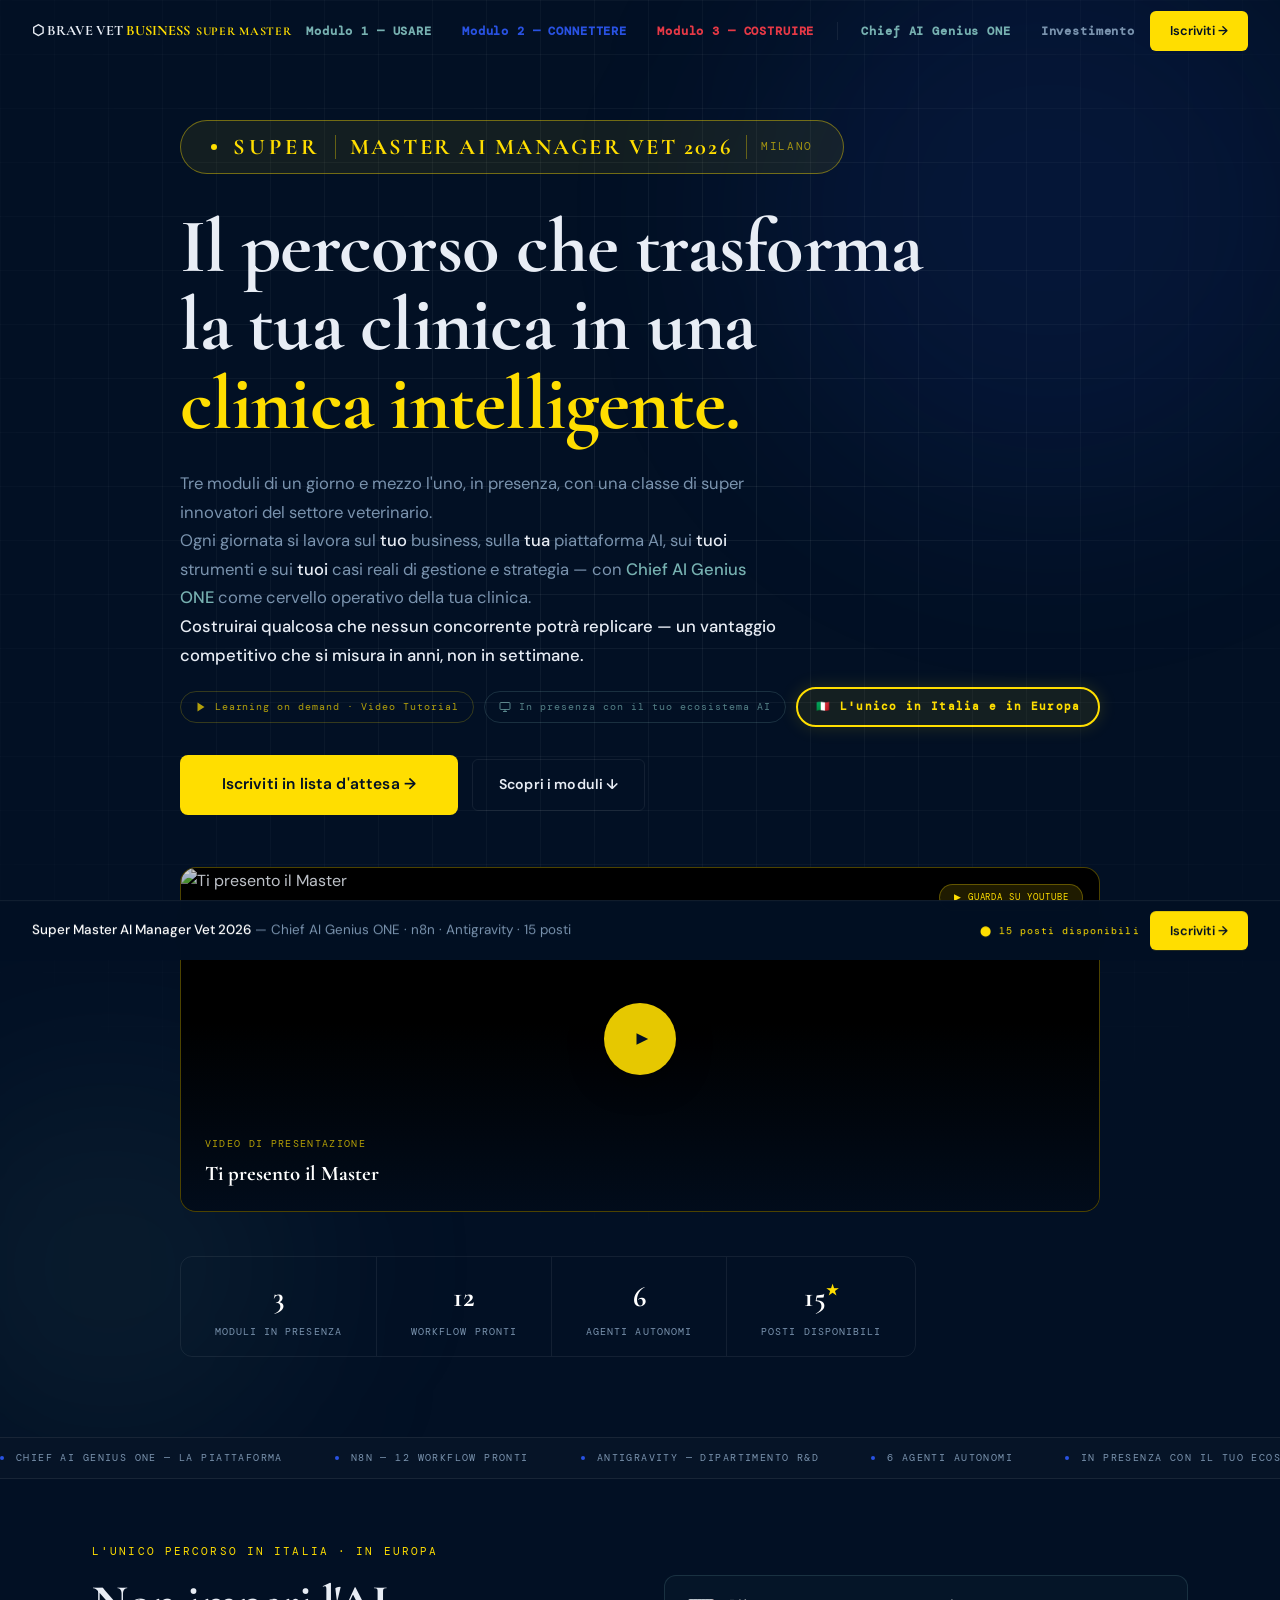
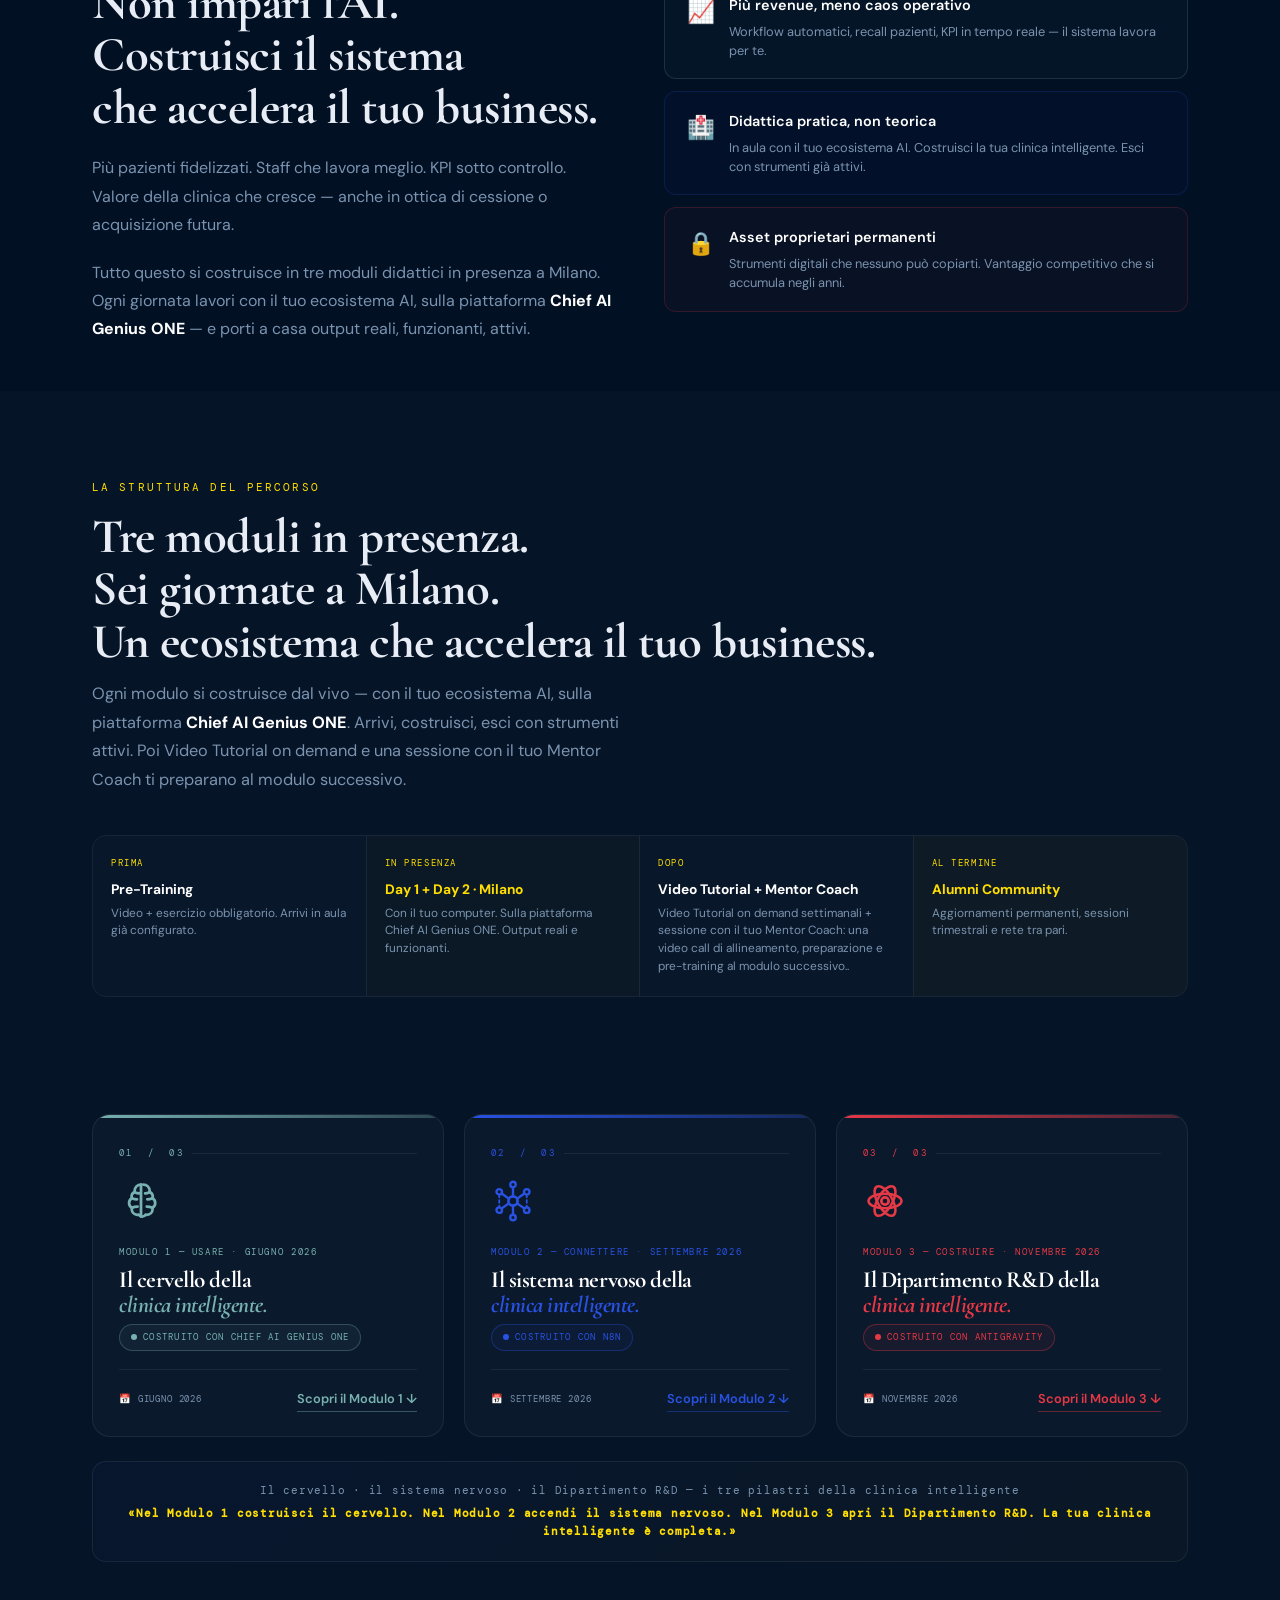
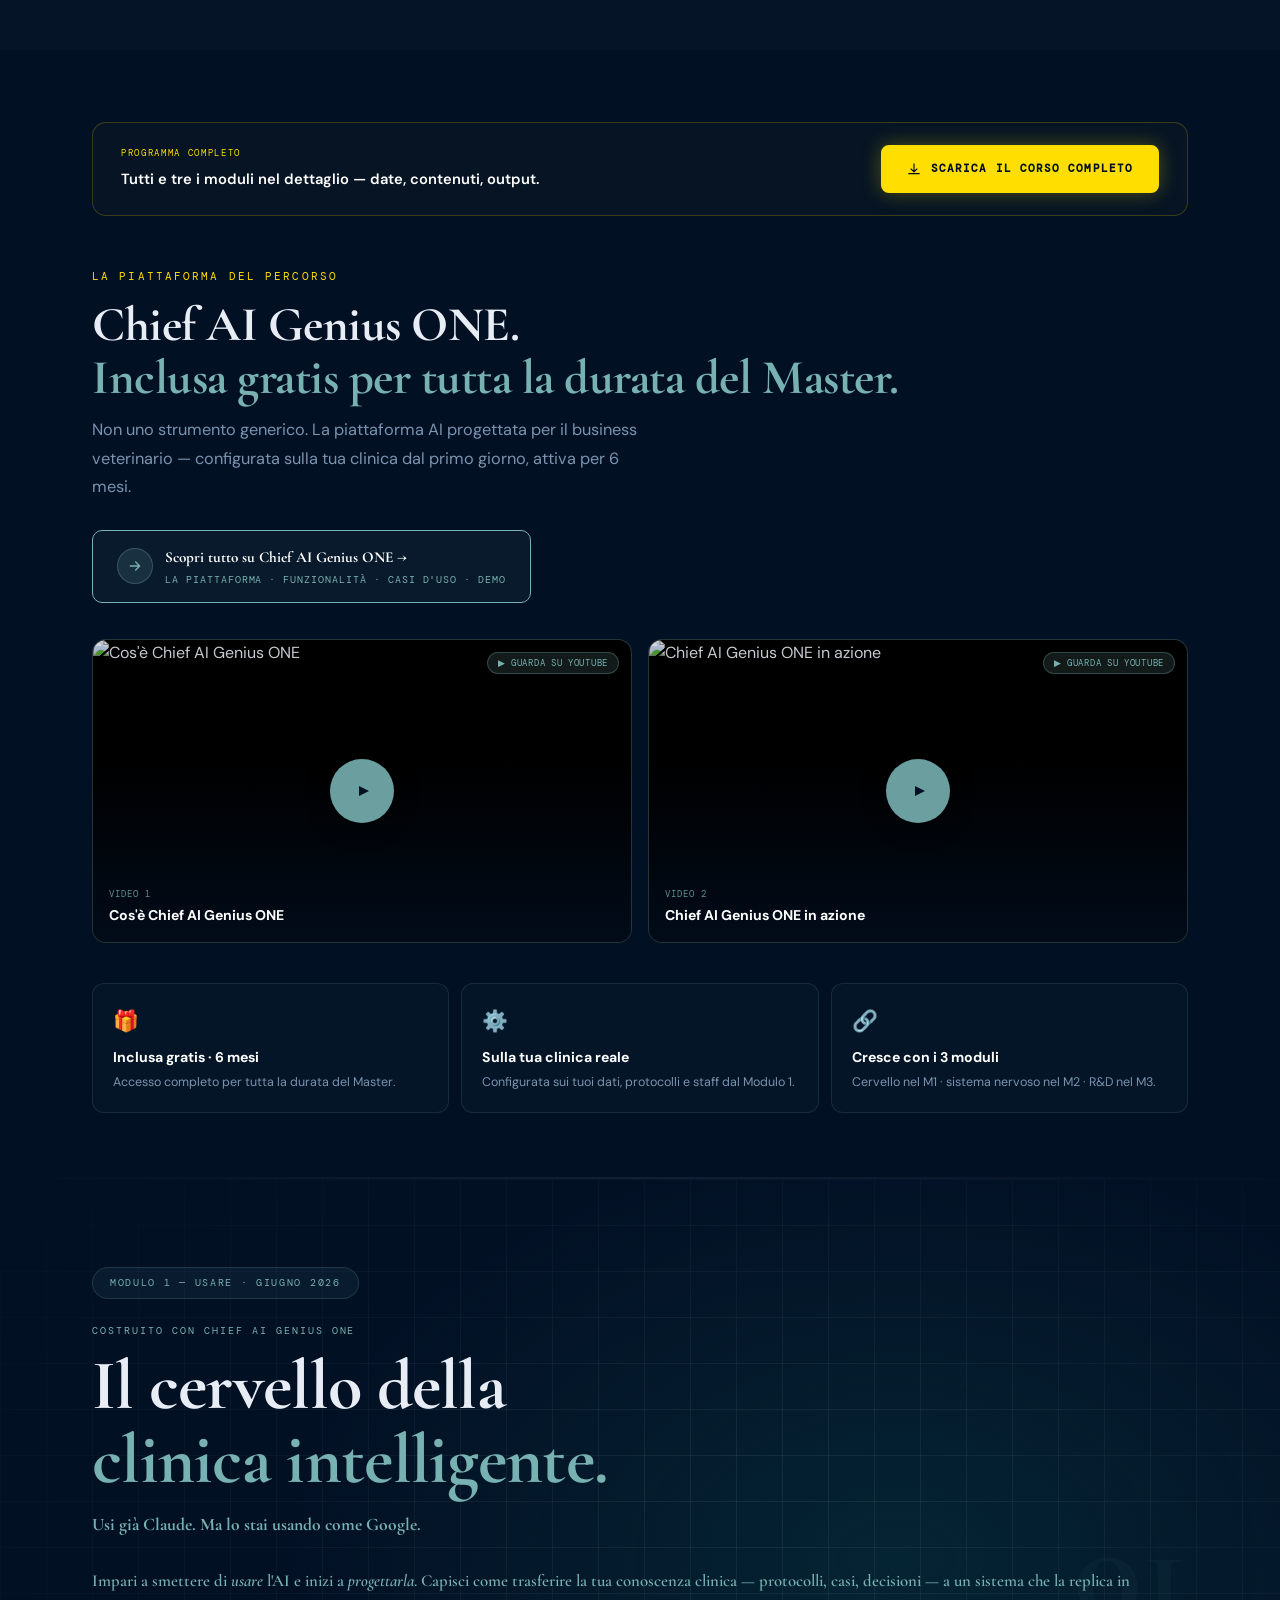
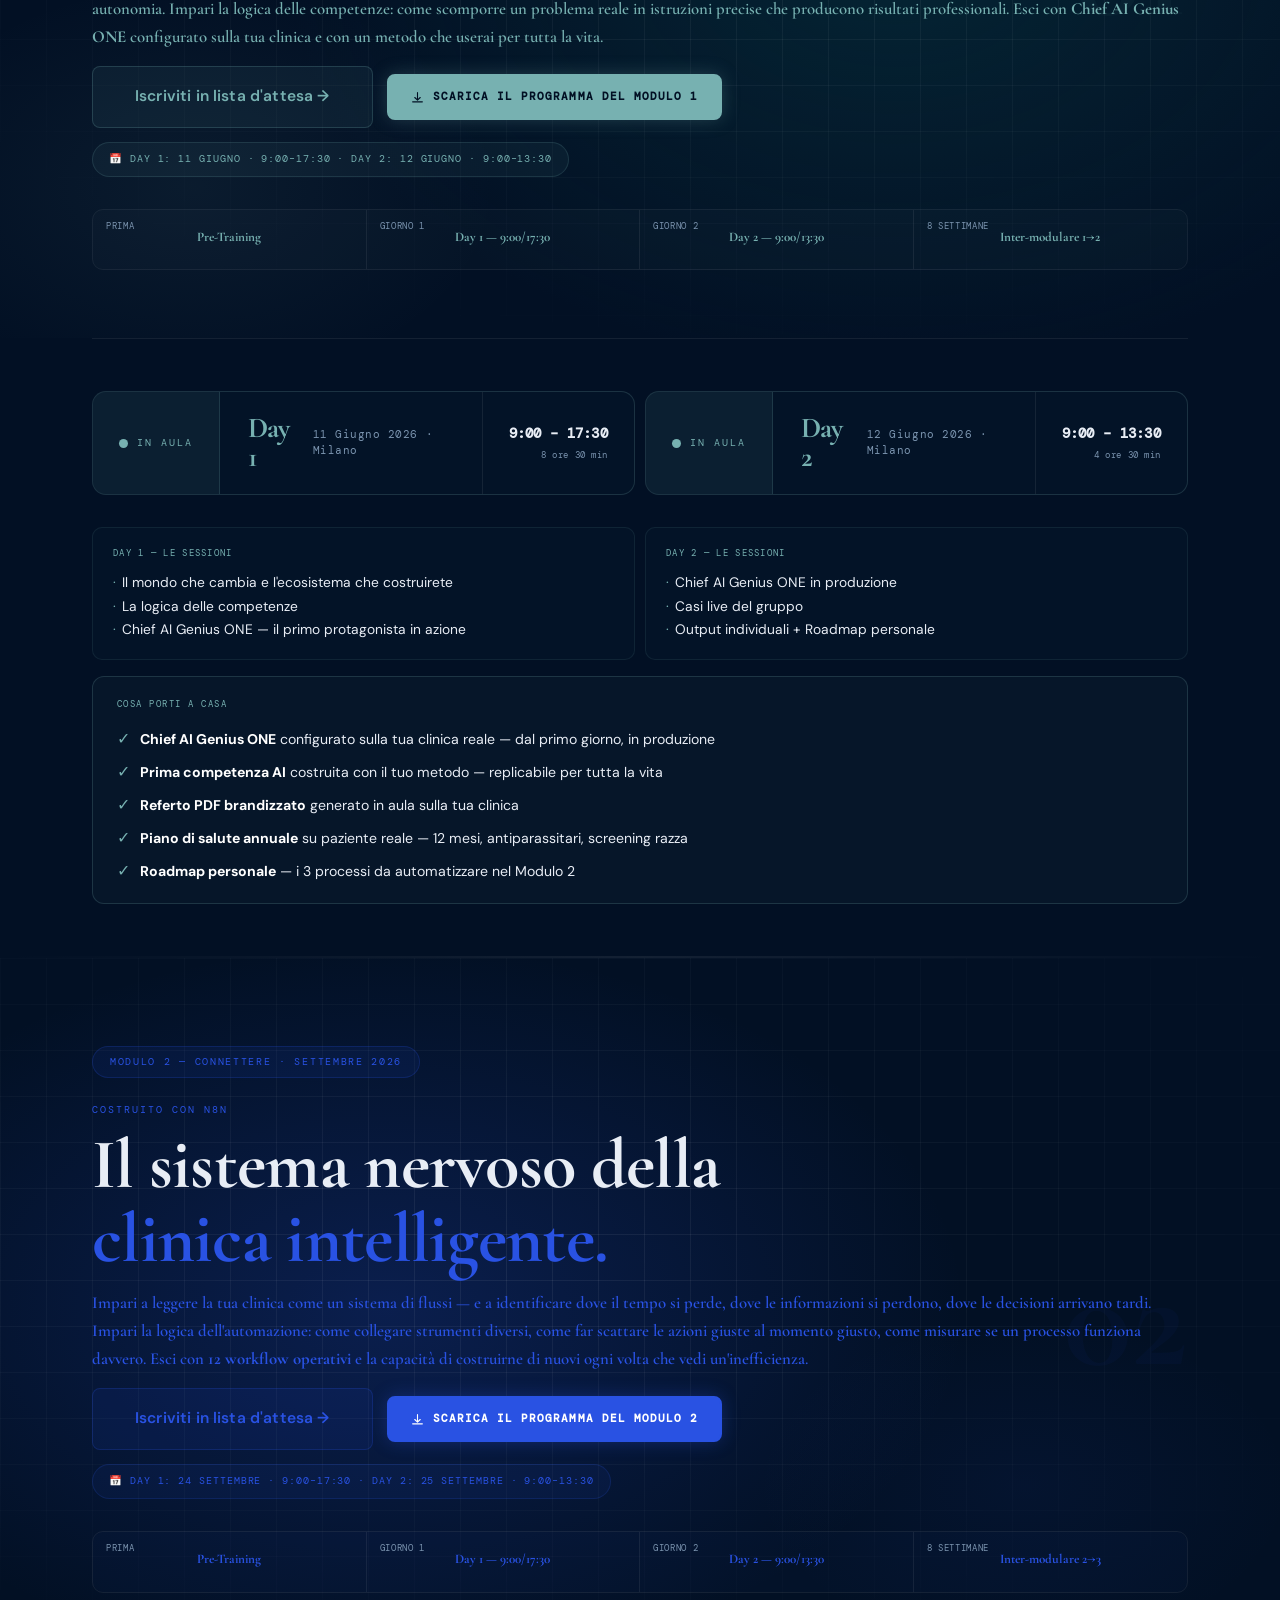
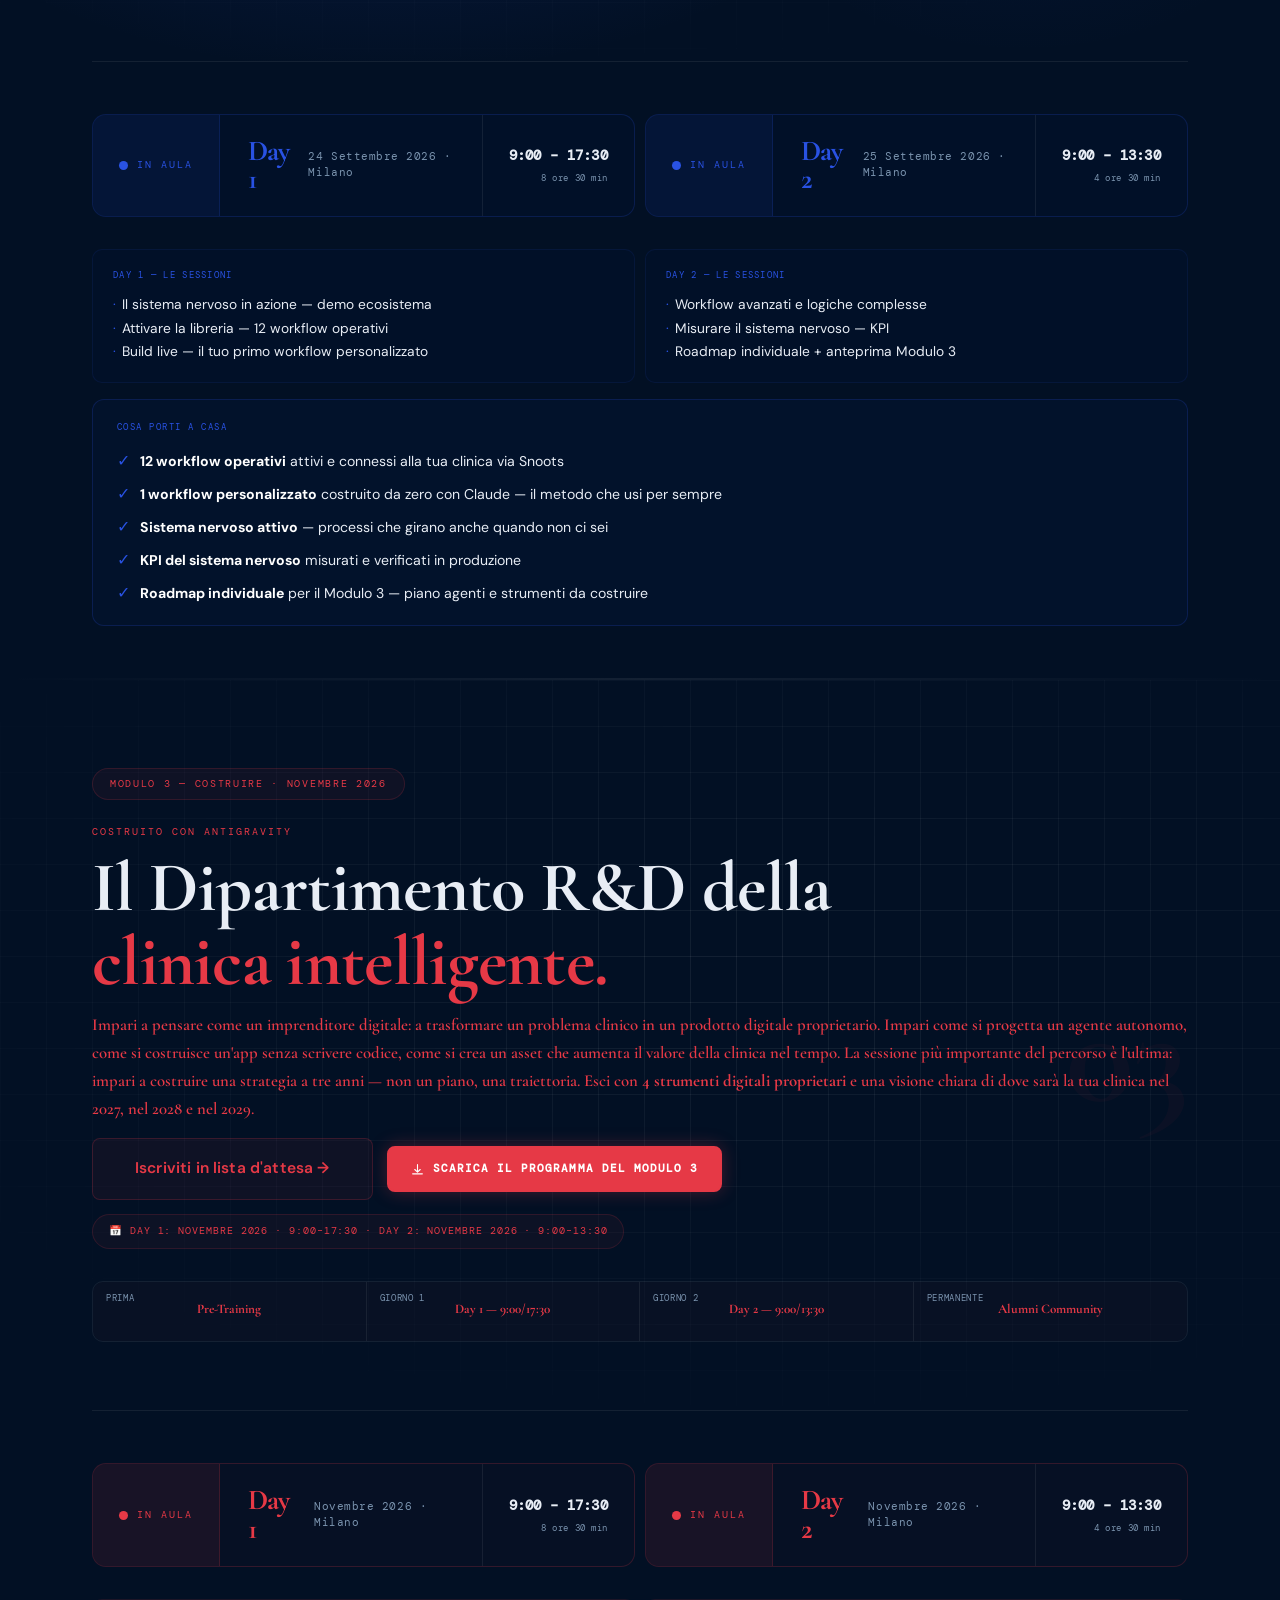
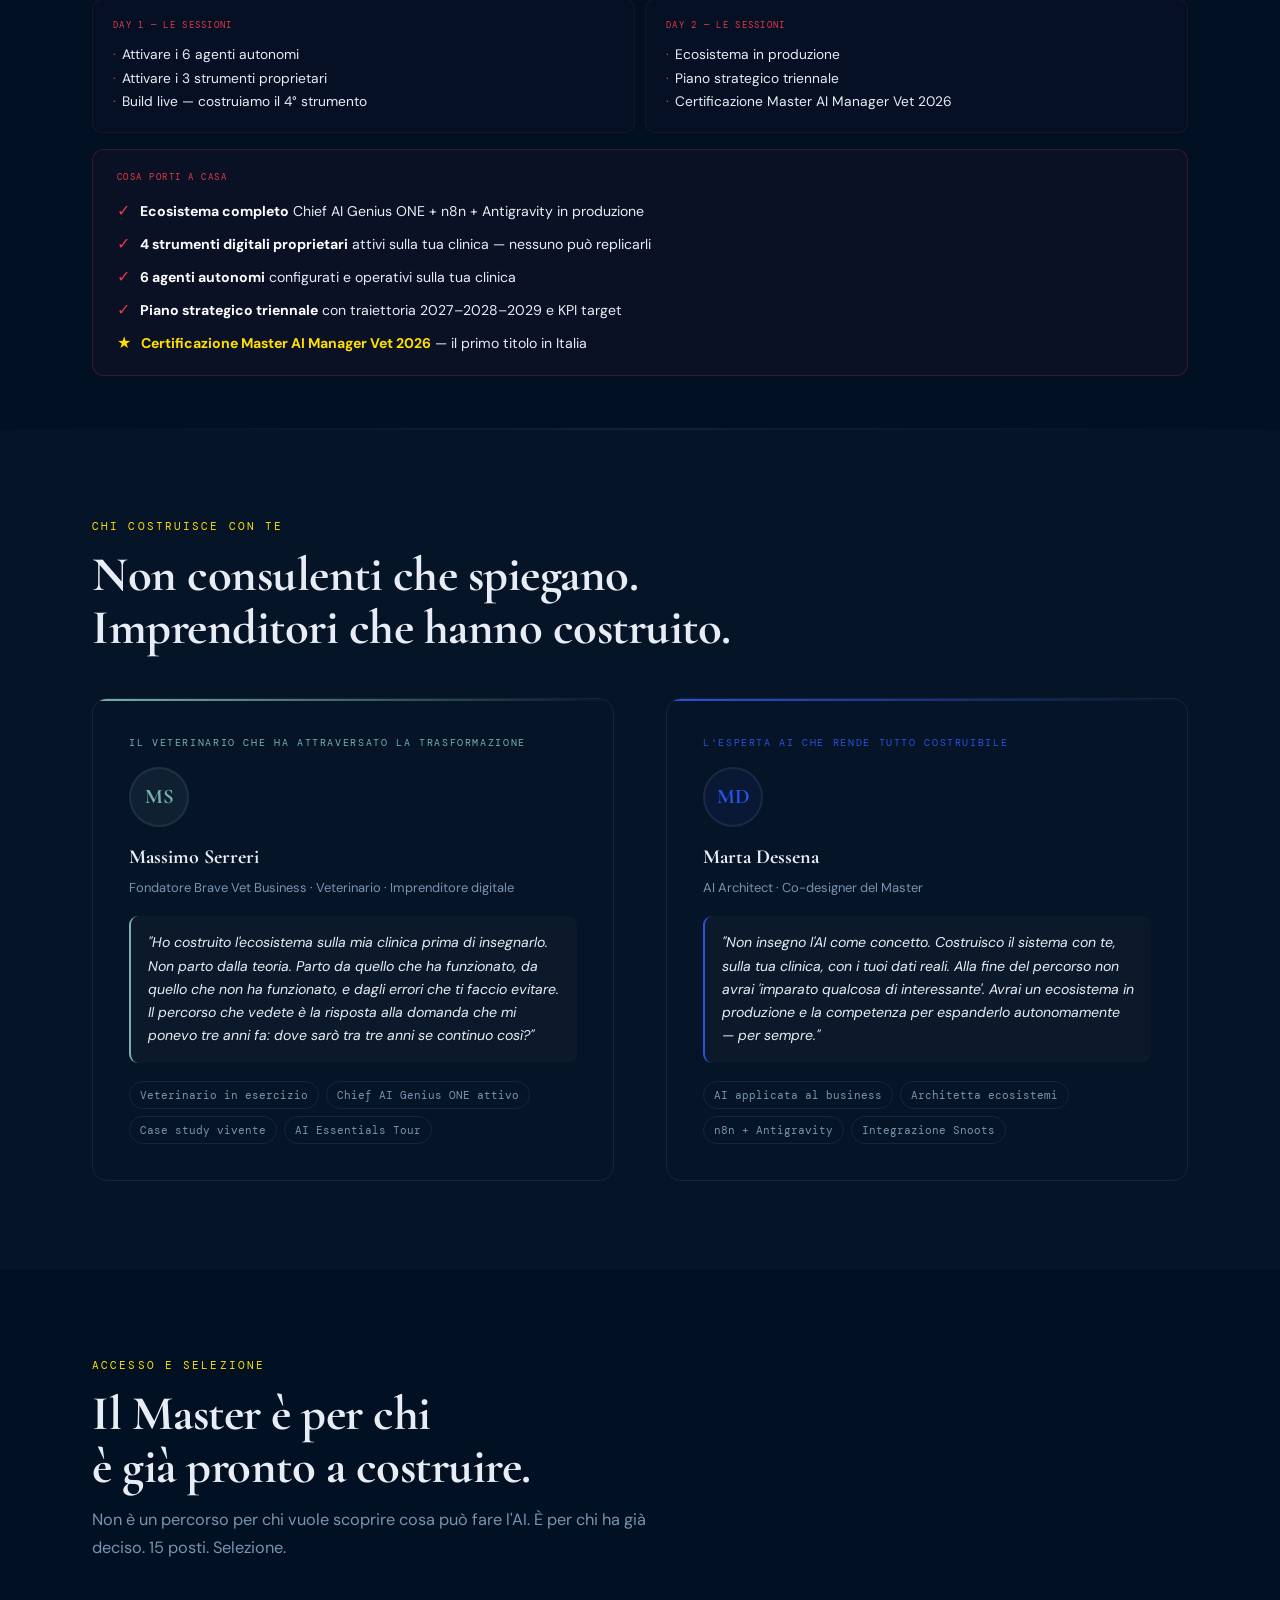
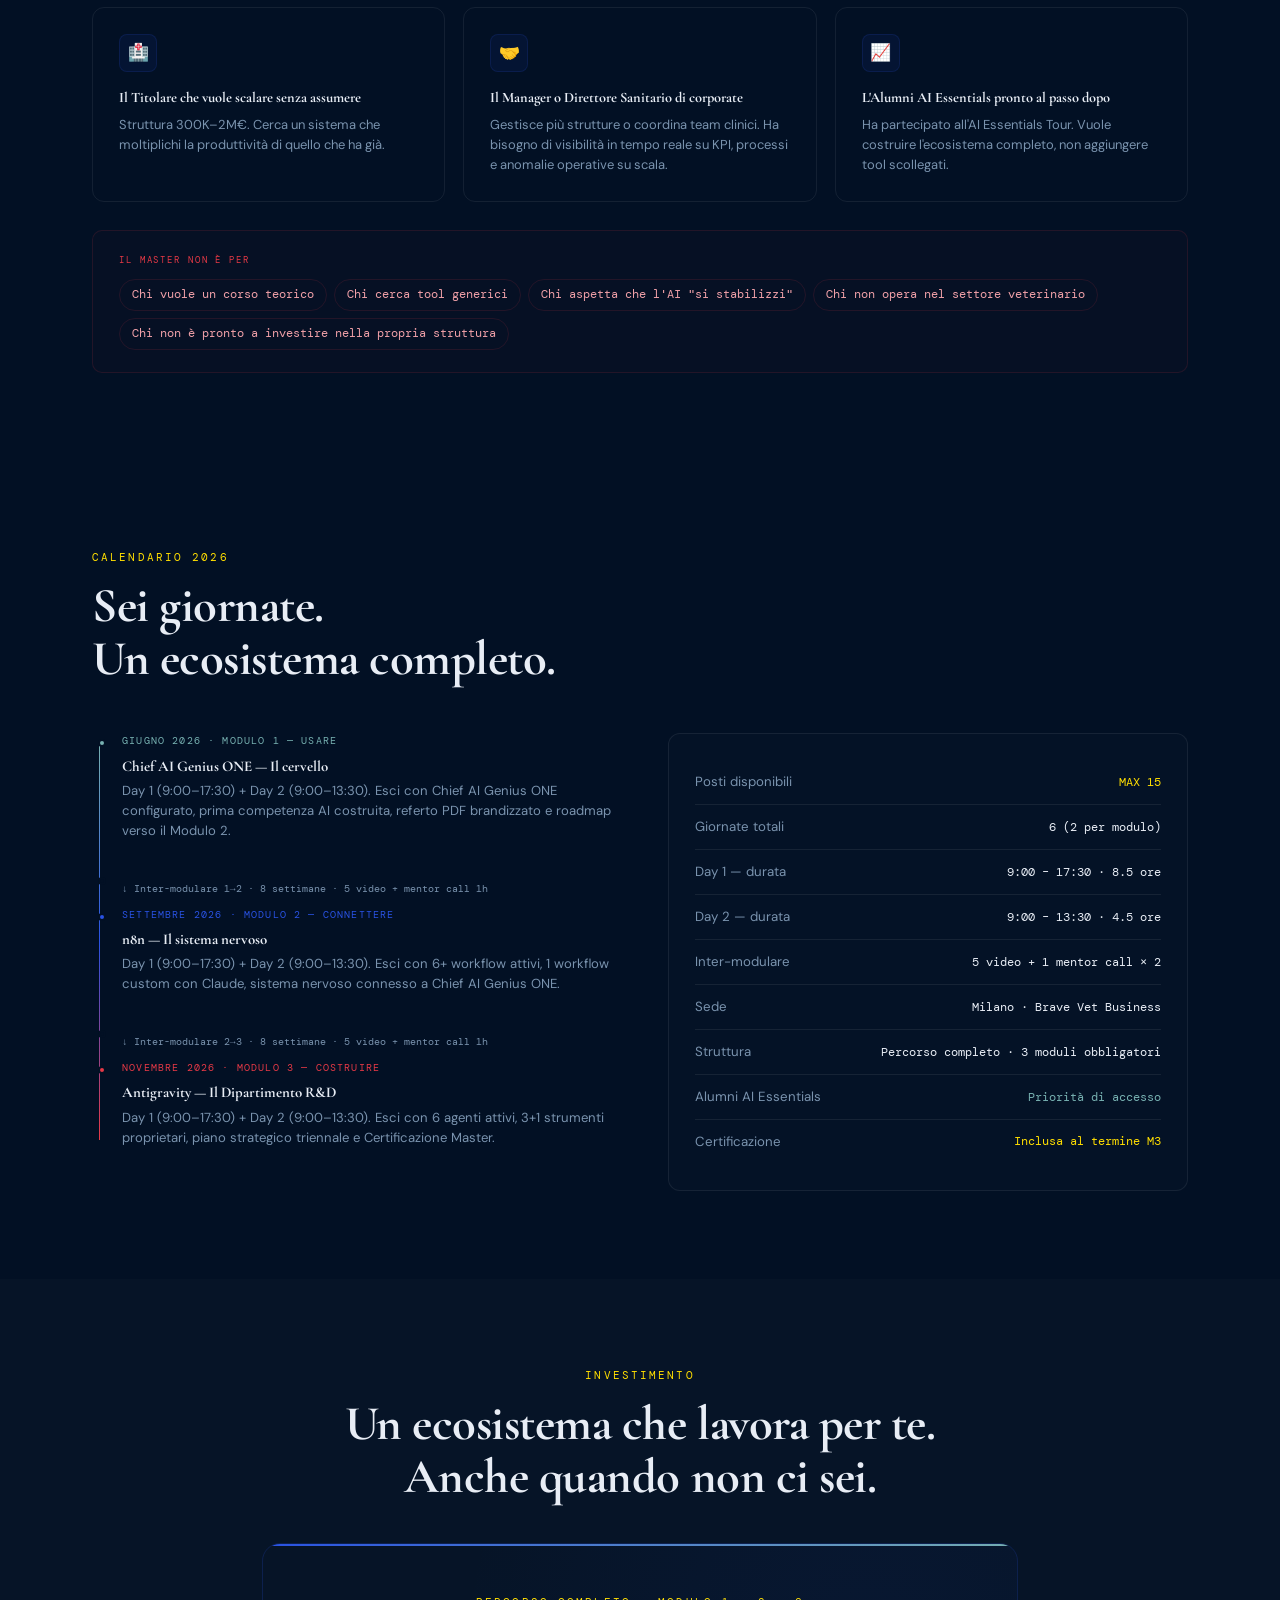
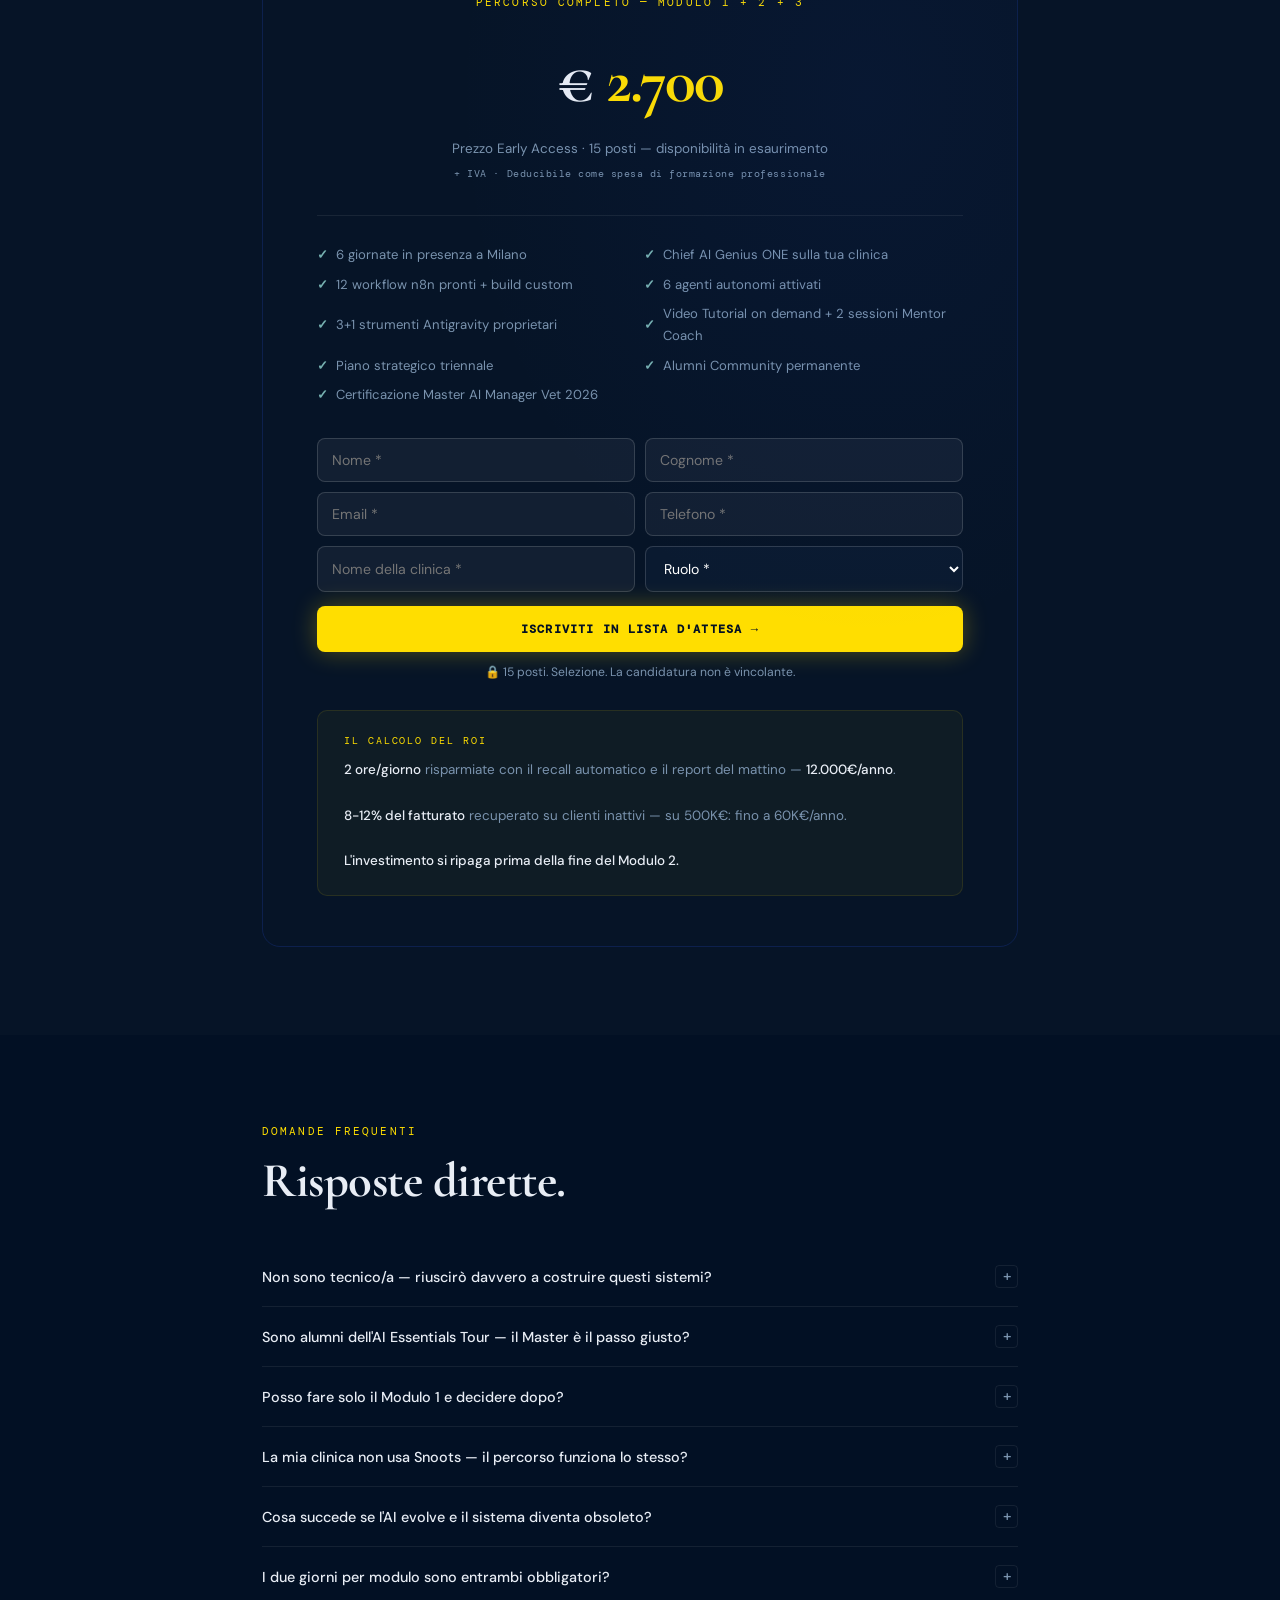
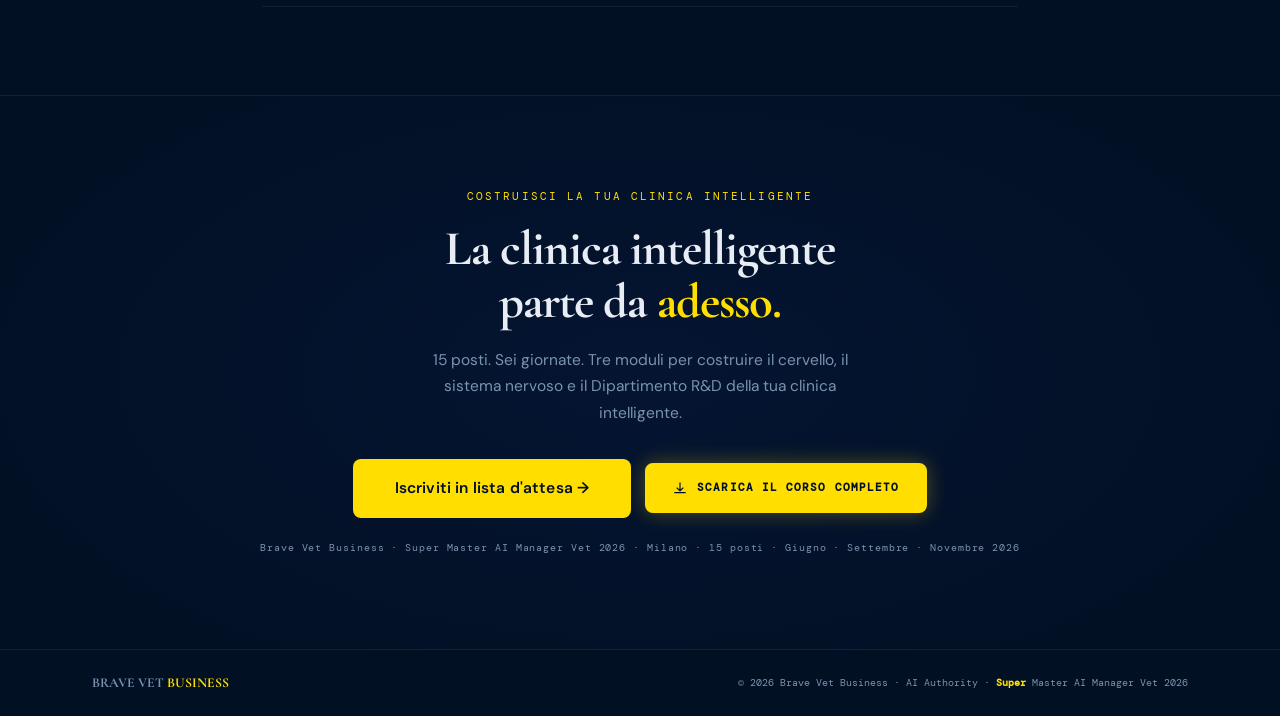
==== commit 4f68d595: "Aggiornamento landing page Super Master AI Vet 2026 v3" ====
--- a/index.html
+++ b/index.html
@@ -2,10 +2,14 @@
 <html lang="it">
 <head>
 <meta charset="UTF-8">
-<meta name="viewport" content="width=device-width, initial-scale=1.0">
+<meta name="viewport" content="width=device-width, initial-scale=1.0, maximum-scale=5.0">
+<meta name="theme-color" content="#021024">
+<meta name="mobile-web-app-capable" content="yes">
+<meta name="apple-mobile-web-app-capable" content="yes">
+<meta name="apple-mobile-web-app-status-bar-style" content="black-translucent">
 <title>Super Master AI Manager Vet 2026 — Brave Vet Business</title>
 <link rel="preconnect" href="https://fonts.googleapis.com">
-<link href="https://fonts.googleapis.com/css2?family=Syne:wght@400;600;700;800&family=DM+Sans:ital,opsz,wght@0,9..40,300;0,9..40,400;0,9..40,500;0,9..40,600;1,9..40,400&family=DM+Mono:wght@400;500&display=swap" rel="stylesheet">
+<link href="https://fonts.googleapis.com/css2?family=Cormorant+Garamond:ital,wght@0,400;0,600;0,700;1,400;1,600;1,700&family=DM+Sans:ital,opsz,wght@0,9..40,300;0,9..40,400;0,9..40,500;0,9..40,600;1,9..40,400&family=DM+Mono:wght@400;500&display=swap" rel="stylesheet">
 <style>
 *,*::before,*::after{box-sizing:border-box;margin:0;padding:0}
 :root{
@@ -14,7 +18,7 @@
   --red:#E63946;--yellow:#FFDE00;
   --white:#FFFFFF;--text:#E8EDF5;--dim:#7A93AE;
   --border:rgba(255,255,255,0.07);
-  --ff-h:'Syne',sans-serif;--ff-b:'DM Sans',sans-serif;--ff-m:'DM Mono',monospace;
+  --ff-h:'Cormorant Garamond',serif;--ff-b:'DM Sans',sans-serif;--ff-m:'DM Mono',monospace;
 }
 html{scroll-behavior:smooth}
 body{background:var(--navy);color:var(--text);font-family:var(--ff-b);font-size:16px;line-height:1.65;overflow-x:hidden}
@@ -24,8 +28,8 @@
 .w{max-width:1160px;margin:0 auto;padding:0 32px}
 .ws{max-width:820px;margin:0 auto;padding:0 32px}
 .ey{font-family:var(--ff-m);font-size:.66rem;letter-spacing:.2em;text-transform:uppercase;color:var(--yellow)}
-.h1{font-family:var(--ff-h);font-size:clamp(2.6rem,5.2vw,5rem);font-weight:800;line-height:1.05;letter-spacing:-.025em}
-.h2{font-family:var(--ff-h);font-size:clamp(1.8rem,3.2vw,2.9rem);font-weight:800;line-height:1.1;letter-spacing:-.02em}
+.h1{font-family:var(--ff-h);font-size:clamp(3rem,6vw,6rem);font-weight:700;line-height:1.02;letter-spacing:-.01em}
+.h2{font-family:var(--ff-h);font-size:clamp(2.2rem,3.8vw,3.6rem);font-weight:700;line-height:1.08;letter-spacing:-.01em}
 .lead{font-size:1.02rem;color:var(--dim);line-height:1.75;max-width:560px}
 .btn{display:inline-flex;align-items:center;gap:8px;padding:13px 26px;border-radius:6px;font-family:var(--ff-b);font-weight:600;font-size:.88rem;letter-spacing:.01em;transition:all .2s;cursor:pointer}
 .btn-y{background:var(--yellow);color:var(--navy)}.btn-y:hover{background:#ffe94d;transform:translateY(-2px);box-shadow:0 8px 28px rgba(255,222,0,.28)}
@@ -87,24 +91,8 @@
 /* SEZIONI GENERALI */
 section{padding:88px 0}
 section.alt{background:rgba(255,255,255,.016)}
-.sec-hd{margin-bottom:52px}
 .c2{display:grid;grid-template-columns:1fr 1fr;gap:52px;align-items:start}
 .c3{display:grid;grid-template-columns:1fr 1fr 1fr;gap:18px}
-
-/* PROBLEMA */
-.divario{padding:28px;border:1px solid rgba(41,82,227,.12);border-radius:13px;background:rgba(41,82,227,.03)}
-.dv-head{font-family:var(--ff-m);font-size:.61rem;letter-spacing:.2em;text-transform:uppercase;color:var(--blue);margin-bottom:18px}
-.dv-row{display:grid;grid-template-columns:1fr 22px 1fr;gap:8px;align-items:center;margin-bottom:9px}
-.dv-row:last-child{margin-bottom:0}
-.dc{padding:11px 13px;border-radius:7px;font-size:.81rem;line-height:1.42}
-.dc-r{background:rgba(230,57,70,.05);border:1px solid rgba(230,57,70,.1);color:#f0a0a8}
-.dc-g{background:rgba(119,177,177,.06);border:1px solid rgba(119,177,177,.15);color:var(--teal)}
-.da{text-align:center;color:var(--dim);font-size:.8rem}
-.pull{margin:24px 0;padding:18px 20px;background:rgba(255,222,0,.05);border-left:3px solid var(--yellow);border-radius:0 8px 8px 0;font-style:italic;color:var(--text);font-size:.92rem;line-height:1.65}
-.stat-box{padding:20px 22px;background:rgba(41,82,227,.04);border:1px solid rgba(41,82,227,.12);border-radius:10px;margin-top:22px}
-.stat-n{font-family:var(--ff-h);font-size:2.1rem;font-weight:800;color:var(--blue)}
-.stat-d{font-size:.83rem;color:var(--dim);margin-top:4px;line-height:1.55}
-.stat-d strong{color:var(--text);font-weight:500}
 
 /* ECO OVERVIEW — NEW CARD SYSTEM */
 .eco-map{display:grid;grid-template-columns:1fr 1fr 1fr;gap:20px;margin-top:48px}
@@ -122,9 +110,7 @@
 .eco-num::after{content:'';flex:1;height:1px;background:var(--border)}
 .eco-phase{font-family:var(--ff-m);font-size:.56rem;letter-spacing:.18em;text-transform:uppercase;margin-bottom:8px}
 .eco-name{font-family:var(--ff-h);font-size:1.45rem;font-weight:800;line-height:1.1;letter-spacing:-.02em;margin-bottom:5px}
-.eco-role{font-family:var(--ff-h);font-size:.82rem;font-weight:600;margin-bottom:16px;line-height:1.3}
 .eco-tool{display:inline-flex;align-items:center;gap:6px;padding:5px 11px;border-radius:100px;border:1px solid;font-family:var(--ff-m);font-size:.56rem;letter-spacing:.14em;text-transform:uppercase;margin-bottom:18px;width:fit-content}
-.eco-divider{height:1px;background:var(--border);margin-bottom:18px}
 .eco-desc{font-size:.82rem;color:var(--dim);line-height:1.65;margin-bottom:18px}
 .eco-tags{display:flex;flex-wrap:wrap;gap:7px;margin-bottom:20px}
 .eco-tag{font-size:.7rem;padding:4px 10px;border-radius:6px;font-family:var(--ff-m);letter-spacing:.03em}
@@ -153,7 +139,7 @@
 .morb{position:absolute;font-family:var(--ff-h);font-size:clamp(5rem,11vw,9rem);font-weight:800;line-height:1;right:32px;top:50%;transform:translateY(-50%);pointer-events:none;user-select:none;opacity:.04}
 .mbadge{display:inline-flex;align-items:center;gap:10px;padding:7px 17px;border-radius:100px;margin-bottom:24px;font-family:var(--ff-m);font-size:.62rem;letter-spacing:.17em;text-transform:uppercase}
 .mkw{font-family:var(--ff-m);font-size:.62rem;letter-spacing:.2em;text-transform:uppercase;margin-bottom:10px}
-.mttl{font-family:var(--ff-h);font-size:clamp(2.2rem,4.5vw,3.8rem);font-weight:800;line-height:1.07;letter-spacing:-.025em;margin-bottom:13px}
+.mttl{font-family:var(--ff-h);font-size:clamp(2.6rem,5.5vw,4.8rem);font-weight:700;line-height:1.05;letter-spacing:-.01em;margin-bottom:13px}
 .mtl{font-family:var(--ff-h);font-size:1.05rem;font-weight:600;margin-bottom:16px}
 .mdesc{font-size:.97rem;color:var(--dim);max-width:540px;line-height:1.72;margin-bottom:30px}
 .mdate{display:inline-flex;align-items:center;gap:8px;padding:8px 16px;border-radius:100px;font-family:var(--ff-m);font-size:.64rem;letter-spacing:.09em;text-transform:uppercase}
@@ -167,12 +153,11 @@
 /* mod body */
 .mbody{padding:60px 0;border-top:1px solid var(--border)}
 .mbody.bg2{background:rgba(255,255,255,.011)}
-.col-label{font-family:var(--ff-m);font-size:.6rem;letter-spacing:.2em;text-transform:uppercase;color:var(--dim);margin-bottom:20px;padding-bottom:9px;border-bottom:1px solid var(--border)}
+
 /* sessioni */
-.sess{padding:13px 0;border-bottom:1px solid rgba(255,255,255,.04)}
+
 .sess:last-child{border-bottom:none}
-.sess-t{font-family:var(--ff-m);font-size:.61rem;letter-spacing:.07em;margin-bottom:3px}
-.sess-n{font-weight:600;font-size:.87rem;color:var(--white);margin-bottom:2px}
+
 .sess-d{font-size:.81rem;color:var(--dim);line-height:1.5}
 /* pretrain */
 .pt-row{display:flex;gap:13px;padding:11px 0;border-bottom:1px solid rgba(255,255,255,.04);align-items:flex-start}
@@ -181,17 +166,13 @@
 .pt-t{font-weight:600;font-size:.84rem;color:var(--white);margin-bottom:2px}
 .pt-d{font-size:.77rem;color:var(--dim);line-height:1.44}
 /* intermod */
-.imod{padding:24px;border:1px solid var(--border);border-radius:11px;background:rgba(255,255,255,.013);margin-top:18px}
-.imod-h{font-family:var(--ff-m);font-size:.6rem;letter-spacing:.2em;text-transform:uppercase;margin-bottom:14px}
-.ir{display:flex;gap:12px;padding:9px 0;border-bottom:1px solid rgba(255,255,255,.04);align-items:flex-start}
+
 .ir:last-child{border-bottom:none}
-.ir-t{font-size:.82rem;color:var(--dim)}
-.ir-t strong{color:var(--text);font-weight:500}
+
 /* output */
-.out-i{display:flex;align-items:center;gap:11px;padding:11px 15px;border-radius:8px;font-size:.85rem;margin-bottom:8px;border:1px solid var(--border);transition:border-color .2s}
+
 .out-i:last-child{margin-bottom:0}
 .out-i:hover{border-color:rgba(255,255,255,.12)}
-.ock{width:22px;height:22px;border-radius:5px;display:flex;align-items:center;justify-content:center;font-size:.68rem;font-weight:700;flex-shrink:0}
 
 /* ═══ MFLOW — NUOVO LAYOUT VERTICALE ═══ */
 .mflow{padding:0}
@@ -200,7 +181,11 @@
 
 /* Pre-Training phase */
 .mflow-pre-label{display:flex;align-items:center;gap:10px;font-family:var(--ff-m);font-size:.58rem;letter-spacing:.22em;text-transform:uppercase;margin-bottom:6px}
-.mflow-pre-sub{font-size:.84rem;color:var(--dim);line-height:1.65;margin-bottom:28px;max-width:600px}
+
+/* IN AULA header doppio — Day1 + Day2 affiancati */
+.inaula-pair{display:grid;grid-template-columns:1fr 1fr;gap:10px;margin-bottom:32px}
+.inaula-pair .inaula-hd{margin-bottom:0}
+@media(max-width:600px){.inaula-pair{grid-template-columns:1fr;gap:8px}}
 
 /* IN AULA header */
 @keyframes inaulapulse{0%,100%{opacity:1;transform:scale(1)}50%{opacity:.35;transform:scale(1.4)}}
@@ -234,12 +219,12 @@
 .m3 .inaula-time-val{color:var(--text)}
 
 /* Sessions inside mflow (keep .sess but improve spacing) */
-.mflow .sess{padding:16px 0;border-bottom:1px solid rgba(255,255,255,.05)}
+.mflow 
 .mflow .sess:last-child{border-bottom:none}
 
 /* Output phase */
-.mflow-out-grid{display:grid;grid-template-columns:1fr 1fr;gap:9px;margin-top:20px}
-@media(max-width:660px){.mflow-out-grid{grid-template-columns:1fr}}
+
+@media(max-width:660px){}
 
 /* Pre-training video grid */
 .mflow-pt-grid{display:grid;grid-template-columns:1fr 1fr;gap:10px}
@@ -254,8 +239,8 @@
 .m1 .sess-t,.m1 .imod-h,.m1 .pt-ic,.m1 .mps-t{color:var(--teal)}
 .m1 .pt-ic{background:rgba(119,177,177,.09)}
 .m1 .mps{background:rgba(119,177,177,.025)}
-.m1 .out-i{background:rgba(119,177,177,.03);border-color:rgba(119,177,177,.1)}.m1 .out-i:hover{border-color:rgba(119,177,177,.28)}
-.m1 .ock{background:rgba(119,177,177,.1);color:var(--teal)}
+.m1 .m1 .out-i:hover{border-color:rgba(119,177,177,.28)}
+.m1 
 /* M2 BLUE */
 .m2{background:rgba(41,82,227,.018)}
 .m2 .mbg{background:radial-gradient(ellipse 70% 80% at 30% 50%,rgba(41,82,227,.22),transparent 65%),radial-gradient(ellipse 35% 40% at 80% 75%,rgba(41,82,227,.06),transparent 60%)}
@@ -267,15 +252,8 @@
 .m2 .sess-t,.m2 .imod-h,.m2 .pt-ic,.m2 .mps-t{color:var(--blue)}
 .m2 .pt-ic{background:rgba(41,82,227,.09)}
 .m2 .mps{background:rgba(41,82,227,.025)}
-.m2 .out-i{background:rgba(41,82,227,.035);border-color:rgba(41,82,227,.1)}.m2 .out-i:hover{border-color:rgba(41,82,227,.28)}
-.m2 .ock{background:rgba(41,82,227,.1);color:var(--blue)}
-.wf-ah{font-family:var(--ff-m);font-size:.59rem;letter-spacing:.2em;text-transform:uppercase;color:var(--blue);margin-bottom:10px;padding-bottom:7px;border-bottom:1px solid rgba(41,82,227,.12)}
-.wf-grid{display:grid;grid-template-columns:1fr 1fr;gap:9px;margin-bottom:18px}
-.wf{padding:13px 15px;border:1px solid rgba(41,82,227,.1);border-radius:8px;background:rgba(41,82,227,.03);transition:border-color .2s}
-.wf:hover{border-color:rgba(41,82,227,.25)}
-.wf-n{font-family:var(--ff-m);font-size:.57rem;letter-spacing:.12em;color:var(--blue);margin-bottom:4px}
-.wf-t{font-size:.83rem;font-weight:600;color:var(--white);margin-bottom:2px}
-.wf-d{font-size:.75rem;color:var(--dim);line-height:1.4}
+.m2 .m2 .out-i:hover{border-color:rgba(41,82,227,.28)}
+.m2 
 /* M3 RED */
 .m3 .mbg{background:radial-gradient(ellipse 70% 80% at 70% 50%,rgba(230,57,70,.16),transparent 65%),radial-gradient(ellipse 35% 35% at 20% 20%,rgba(230,57,70,.05),transparent 60%)}
 .m3 .mgrid{mask-image:radial-gradient(ellipse 80% 65% at 60% 40%,black,transparent)}
@@ -286,30 +264,12 @@
 .m3 .sess-t,.m3 .imod-h,.m3 .pt-ic,.m3 .mps-t{color:var(--red)}
 .m3 .pt-ic{background:rgba(230,57,70,.09)}
 .m3 .mps{background:rgba(230,57,70,.025)}
-.m3 .out-i{background:rgba(230,57,70,.035);border-color:rgba(230,57,70,.1)}.m3 .out-i:hover{border-color:rgba(230,57,70,.28)}
-.m3 .ock{background:rgba(230,57,70,.1);color:var(--red)}
-.ag-grid{display:grid;grid-template-columns:1fr 1fr;gap:10px}
-.ag{padding:15px;border:1px solid rgba(230,57,70,.1);border-radius:8px;background:rgba(230,57,70,.025)}
-.ag-c{font-family:var(--ff-m);font-size:.57rem;letter-spacing:.12em;color:var(--red);margin-bottom:4px}
-.ag-t{font-size:.84rem;font-weight:700;color:var(--white);margin-bottom:3px}
-.ag-d{font-size:.77rem;color:var(--dim);line-height:1.5}
+.m3 .m3 .out-i:hover{border-color:rgba(230,57,70,.28)}
+.m3 
 .ag-lv{display:inline-block;margin-top:5px;padding:2px 8px;border-radius:100px;font-family:var(--ff-m);font-size:.55rem;letter-spacing:.09em}
 .lv-b{background:rgba(119,177,177,.1);color:var(--teal);border:1px solid rgba(119,177,177,.15)}
 .lv-i{background:rgba(255,222,0,.08);color:var(--yellow);border:1px solid rgba(255,222,0,.15)}
 .lv-a{background:rgba(230,57,70,.08);color:var(--red);border:1px solid rgba(230,57,70,.15)}
-.strum-grid{display:grid;grid-template-columns:1fr;gap:11px}
-.strum{padding:17px 19px;border:1px solid rgba(230,57,70,.12);border-radius:9px;background:rgba(230,57,70,.025)}
-.strum-n{font-family:var(--ff-m);font-size:.59rem;letter-spacing:.15em;text-transform:uppercase;color:var(--red);margin-bottom:5px}
-.strum-t{font-size:.9rem;font-weight:700;color:var(--white);margin-bottom:4px}
-.strum-d{font-size:.79rem;color:var(--dim);line-height:1.5;margin-bottom:6px}
-.strum-int{font-size:.75rem;color:var(--dim)}
-.strum-int strong{color:rgba(230,57,70,.85);font-weight:500}
-.piano-box{padding:24px 28px;border:1px solid rgba(255,222,0,.12);background:rgba(255,222,0,.03);border-radius:11px}
-.piano-h{font-family:var(--ff-m);font-size:.61rem;letter-spacing:.2em;text-transform:uppercase;color:var(--yellow);margin-bottom:14px}
-.piano-g{display:grid;grid-template-columns:1fr 1fr 1fr;gap:10px}
-.piano-t{padding:14px;border:1px solid rgba(255,222,0,.1);border-radius:8px}
-.piano-t h4{font-family:var(--ff-h);font-size:.83rem;font-weight:700;color:var(--yellow);margin-bottom:5px}
-.piano-t p{font-size:.77rem;color:var(--dim);line-height:1.5}
 
 /* FOUNDER */
 .fc{padding:36px;border:1px solid var(--border);border-radius:15px;position:relative;overflow:hidden;transition:border-color .25s}
@@ -417,31 +377,124 @@
 .sbar-r{display:flex;align-items:center;gap:10px;flex-shrink:0}
 .sbar-sp{font-family:var(--ff-m);font-size:.65rem;letter-spacing:.1em;color:var(--yellow);animation:pulse 3s infinite}
 
-/* RESPONSIVE */
-@media(max-width:900px){.eco-map{grid-template-columns:1fr}}
-@media(max-width:760px){.journey-strip{grid-template-columns:1fr 1fr!important}}
-@media(max-width:480px){.journey-strip{grid-template-columns:1fr!important}}
-  .c2,.c3,.cal-g,.piano-g,.inc-g{grid-template-columns:1fr}
+/* ═══ RESPONSIVE — MOBILE FIRST ═══ */
+
+/* Tablet largo 900px */
+@media(max-width:900px){
+  .w{padding:0 20px}
+  .ws{padding:0 20px}
   .eco-map{grid-template-columns:1fr}
-  .eco-arr{display:none}
   .eco-c{border-bottom:1px solid var(--border)}
-  .pr-c{padding:32px 22px}
-  .pr-feats{grid-template-columns:1fr}
-  .wf-grid,.ag-grid{grid-template-columns:1fr}
+  .c2,.c3{grid-template-columns:1fr}
+  .inc-g{grid-template-columns:1fr 1fr}
   .mpath{grid-template-columns:1fr 1fr}
   .mps:nth-child(2n){border-right:none}
   .mps:nth-child(1),.mps:nth-child(2){border-bottom:1px solid var(--border)}
-  .inc-g{grid-template-columns:1fr 1fr}
+  .inaula-hd{grid-template-columns:auto 1fr}
+  .inaula-time-col{display:none}
+  .mflow-pt-grid{grid-template-columns:1fr}
+  
 }
-@media(max-width:600px){
-  .hero-stats{flex-direction:column}
+
+/* Tablet stretto 760px */
+@media(max-width:760px){
+  .nav-links{display:none}
+  .morb{display:none}
+  .hero-t{font-size:clamp(2rem,7vw,3rem)}
+  .hero-sub{font-size:.9rem}
+  .hero-acts{flex-direction:column;gap:10px}
+  .hero-acts .btn{width:100%;justify-content:center}
+  .hero-stats{display:grid;grid-template-columns:1fr 1fr;gap:0}
   .hs{border-right:none;border-bottom:1px solid var(--border)}
+  .hs:nth-child(odd){border-right:1px solid var(--border)}
   .hs:last-child{border-bottom:none}
-  .inc-g{grid-template-columns:1fr}
-  .nav-links{display:none}
+  .h1{font-size:clamp(2rem,6vw,3.5rem)}
+  .h2{font-size:clamp(1.6rem,5vw,2.4rem)}
+  .mttl{font-size:clamp(1.8rem,6vw,3rem)}
+  .mhero{padding:56px 0 44px}
+  .mbody{padding:40px 0}
+  .mflow-phase{padding:36px 0}
+  .mflow-imod-end{padding:32px 0 44px}
+  .inaula-badge-col{padding:16px 18px;font-size:.56rem}
+  .inaula-center-col{padding:16px 18px;gap:12px}
+  .inaula-dayn{font-size:1.4rem}
+  .cal-g{grid-template-columns:1fr}
+  .pr-feats{grid-template-columns:1fr}
+  .pr-c{padding:28px 20px}
+  .fc{padding:28px 24px}
+  .c3{grid-template-columns:1fr}
+}
+
+/* Mobile 480px */
+@media(max-width:480px){
+  .w{padding:0 16px}
+  .ws{padding:0 16px}
+  .hero-t{font-size:clamp(1.8rem,8vw,2.6rem);line-height:1.1}
+  .hero-sub{font-size:.86rem;line-height:1.6}
+  .hero-stats{grid-template-columns:1fr 1fr}
+  .hs-n{font-size:2rem}
+  .hs{padding:18px 14px}
+  .ticker{font-size:.65rem}
+  /* Business hook grid → colonna singola */
+  #problema .rv[style*="grid-template-columns"]{display:flex!important;flex-direction:column;gap:28px}
+  /* Journey strip → 2 colonne */
+  #ecosistema > .w > .rv[style*="grid-template-columns:repeat(4"]{grid-template-columns:1fr 1fr!important}
+  #ecosistema > .w > .rv > div:nth-child(2){border-right:none;border-bottom:1px solid var(--border)}
+  /* Eco cards full width */
+  .eco-inner{padding:24px 20px}
+  .eco-tags{gap:5px}
+  .eco-tag{font-size:.6rem;padding:4px 9px}
+  /* Module hero */
+  .mbadge{font-size:.56rem;padding:6px 14px}
+  .mkw{font-size:.56rem}
+  .mdate{font-size:.58rem}
+  .mpath{grid-template-columns:1fr}
+  .mps{border-right:none!important;border-bottom:1px solid var(--border)}
+  /* Pre-training grid → 1 colonna */
+  .mflow-pt-grid{grid-template-columns:1fr!important}
+  /* IN AULA header compact */
+  .inaula-hd{grid-template-columns:auto 1fr}
+  .inaula-badge-col{padding:14px 14px;font-size:.52rem;letter-spacing:.12em}
+  .inaula-center-col{padding:14px 14px}
+  .inaula-dayn{font-size:1.2rem}
+  /* Workflow grids — inline styles, no class needed */
+  /* Output grid */
+  
+  /* Pricing */
+  .pr-price span{font-size:3rem}
+  .pr-price{font-size:1.2rem}
+  .pr-feats{grid-template-columns:1fr!important}
+  .pr-cta .btn{min-width:unset!important;width:100%;font-size:.85rem}
+  /* Founders */
+  .fc-av{width:52px;height:52px;font-size:1.1rem}
+  .fc-name{font-size:1.1rem}
+  /* FAQ */
+  .faq-q{font-size:.84rem;padding:14px 0}
+  /* Footer CTA */
+  .ftcta-t{font-size:clamp(1.6rem,7vw,2.4rem)}
+  .ftcta .btn{width:100%;justify-content:center}
+  /* Nav */
+  nav.nav{padding:0 16px}
+  .nav-logo{font-size:.72rem}
+  /* Sticky bar */
+  .sbar{padding:10px 16px}
   .sbar-t{display:none}
-  .morb{display:none}
-  .dv-row{grid-template-columns:1fr}.da{display:none}
+  /* Inc grid */
+  .inc-g{grid-template-columns:1fr!important}
+  /* Per chi */
+  .nonper-tags{gap:6px}
+  .nonper-t{font-size:.75rem}
+  /* Certification block */
+  [style*="padding:36px 40px"]{padding:24px 22px!important}
+}
+
+/* Mobile piccolo 360px */
+@media(max-width:360px){
+  .h1,.mttl{font-size:1.7rem}
+  .h2{font-size:1.5rem}
+  .hero-stats{grid-template-columns:1fr}
+  .hs:nth-child(odd){border-right:none}
+  .hs{border-bottom:1px solid var(--border)}
 }
 </style>
 </head>
@@ -455,9 +508,10 @@
     <a href="#mod2" class="nav-m nm2">Modulo 2 — CONNETTERE</a>
     <a href="#mod3" class="nav-m nm3">Modulo 3 — COSTRUIRE</a>
     <div class="nav-sep"></div>
+    <a href="#chiefai" class="nav-m" style="color:var(--teal)">Chief AI Genius ONE</a>
     <a href="#investimento" class="nav-m" style="color:var(--dim)">Investimento</a>
   </div>
-  <a href="#candidatura" class="btn btn-y" style="padding:9px 20px;font-size:.8rem">Candidati →</a>
+  <a href="#candidatura" class="btn btn-y" style="padding:9px 20px;font-size:.8rem">Iscriviti →</a>
 </nav>
 
 <!-- HERO -->
@@ -468,21 +522,48 @@
     <div class="hero-tag" style="padding:14px 30px;border-width:1.5px;border-color:rgba(255,222,0,.4);background:rgba(255,222,0,.07);gap:16px">
       <span class="hero-dot"></span>
       <span style="display:flex;align-items:center;gap:14px">
-        <strong style="font-family:'Syne',sans-serif;font-size:1.4rem;font-weight:800;color:#FFDE00;letter-spacing:.18em;line-height:1">SUPER</strong>
+        <strong style="font-family:'Cormorant Garamond',serif;font-size:1.4rem;font-weight:800;color:#FFDE00;letter-spacing:.18em;line-height:1">SUPER</strong>
         <span style="width:1px;height:24px;background:rgba(255,222,0,.35);display:inline-block"></span>
-        <strong style="font-family:'Syne',sans-serif;font-size:1.4rem;font-weight:800;color:#FFDE00;letter-spacing:.1em;line-height:1">MASTER AI MANAGER VET 2026</strong>
+        <strong style="font-family:'Cormorant Garamond',serif;font-size:1.4rem;font-weight:800;color:#FFDE00;letter-spacing:.1em;line-height:1">MASTER AI MANAGER VET 2026</strong>
         <span style="width:1px;height:24px;background:rgba(255,222,0,.35);display:inline-block"></span>
         <span style="font-size:.66rem;letter-spacing:.16em;text-transform:uppercase;color:rgba(255,222,0,.6)">MILANO</span>
       </span>
     </div>
     <h1 class="h1 hero-t">Il percorso che trasforma<br>la tua clinica in una<br><em>clinica intelligente.</em></h1>
-    <p class="hero-sub">Accederai a strumenti che la maggior parte dei veterinari italiani non ha ancora visto.<br>Costruirai, toccherai e metterai a sistema il futuro dell'AI — sulla tua clinica.<br><strong>Uscirai con un ecosistema proprietario che lavora per te. Anche quando non ci sei.</strong></p>
+    <p class="hero-sub">Tre moduli di un giorno e mezzo l'uno, in presenza, con una classe di super innovatori del settore veterinario.<br>Ogni giornata si lavora sul <strong>tuo</strong> business, sulla <strong>tua</strong> piattaforma AI, sui <strong>tuoi</strong> strumenti e sui <strong>tuoi</strong> casi reali di gestione e strategia — con <strong style="color:var(--teal)">Chief AI Genius ONE</strong> come cervello operativo della tua clinica.<br><strong>Costruirai qualcosa che nessun concorrente potrà replicare — un vantaggio competitivo che si misura in anni, non in settimane.</strong></p>
+    <div style="display:flex;align-items:center;gap:10px;flex-wrap:wrap;margin:18px 0 28px">
+      <div style="display:inline-flex;align-items:center;gap:8px;padding:7px 14px;border:1px solid rgba(255,222,0,.2);border-radius:100px;font-family:var(--ff-m);font-size:.62rem;letter-spacing:.1em;color:rgba(255,222,0,.7)">
+        <svg width="12" height="12" viewBox="0 0 24 24" fill="none"><polygon points="5,3 19,12 5,21" fill="currentColor"/></svg>
+        Learning on demand · Video Tutorial
+      </div>
+      <div style="display:inline-flex;align-items:center;gap:8px;padding:7px 14px;border:1px solid rgba(119,177,177,.2);border-radius:100px;font-family:var(--ff-m);font-size:.62rem;letter-spacing:.1em;color:rgba(119,177,177,.7)">
+        <svg width="12" height="12" viewBox="0 0 24 24" fill="none"><rect x="2" y="3" width="20" height="14" rx="2" stroke="currentColor" stroke-width="2"/><path d="M8 21h8M12 17v4" stroke="currentColor" stroke-width="2"/></svg>
+        In presenza con il tuo ecosistema AI
+      </div>
+      <div style="display:inline-flex;align-items:center;gap:9px;padding:9px 18px;border:2px solid var(--yellow);border-radius:100px;font-family:var(--ff-m);font-size:.68rem;letter-spacing:.12em;color:var(--yellow);background:rgba(255,222,0,.07);font-weight:700;box-shadow:0 0 18px rgba(255,222,0,.15)">
+        🇮🇹 L'unico in Italia e in Europa
+      </div>
+    </div>
     <div class="hero-acts">
-      <a href="#candidatura" class="btn btn-y btn-lg">Candidati per il percorso →</a>
-      <a href="#problema" class="btn btn-o">Scopri il percorso</a>
-    </div>
+      <a href="#candidatura" class="btn btn-y btn-lg">Iscriviti in lista d'attesa →</a>
+      <a href="#ecosistema" class="btn btn-o">Scopri i moduli ↓</a>
+    </div>
+
+    <!-- VIDEO HERO -->
+    <a href="https://www.youtube.com/watch?v=L5RtElxDlHk" target="_blank" rel="noopener" class="rv" style="display:block;margin-bottom:44px;position:relative;border:1px solid rgba(255,222,0,.3);border-radius:16px;overflow:hidden;aspect-ratio:16/6;text-decoration:none;background:#000" onmouseover="this.querySelector('.vplay-hero').style.transform='translate(-50%,-50%) scale(1.1)'" onmouseout="this.querySelector('.vplay-hero').style.transform='translate(-50%,-50%) scale(1)'">
+      <img src="https://img.youtube.com/vi/L5RtElxDlHk/maxresdefault.jpg" alt="Ti presento il Master" style="width:100%;height:100%;object-fit:cover;opacity:.82;display:block">
+      <div style="position:absolute;inset:0;background:linear-gradient(to top,rgba(2,16,36,.75) 0%,transparent 55%)"></div>
+      <div class="vplay-hero" style="position:absolute;top:50%;left:50%;transform:translate(-50%,-50%);width:72px;height:72px;border-radius:50%;background:rgba(255,222,0,.9);display:flex;align-items:center;justify-content:center;transition:transform .2s;box-shadow:0 4px 32px rgba(0,0,0,.5)">
+        <svg width="28" height="28" viewBox="0 0 24 24" fill="none"><polygon points="9,7 19,12 9,17" fill="#021024"/></svg>
+      </div>
+      <div style="position:absolute;bottom:20px;left:24px">
+        <div style="font-family:var(--ff-m);font-size:.6rem;letter-spacing:.14em;text-transform:uppercase;color:rgba(255,222,0,.7);margin-bottom:5px">Video di presentazione</div>
+        <div style="font-family:var(--ff-h);font-size:1.3rem;font-weight:700;color:#fff">Ti presento il Master</div>
+      </div>
+      <div style="position:absolute;top:16px;right:16px;background:rgba(255,222,0,.12);border:1px solid rgba(255,222,0,.3);border-radius:100px;padding:5px 14px;font-family:var(--ff-m);font-size:.58rem;letter-spacing:.1em;text-transform:uppercase;color:var(--yellow)">▶ GUARDA SU YOUTUBE</div>
+    </a>
     <div class="hero-stats">
-      <div class="hs"><div class="hs-n">6</div><div class="hs-l">Giornate totali</div></div>
+      <div class="hs"><div class="hs-n">3</div><div class="hs-l">Moduli in presenza</div></div>
       <div class="hs"><div class="hs-n">12</div><div class="hs-l">Workflow pronti</div></div>
       <div class="hs"><div class="hs-n">6</div><div class="hs-l">Agenti autonomi</div></div>
       <div class="hs"><div class="hs-n">15<sup>★</sup></div><div class="hs-l">Posti disponibili</div></div>
@@ -492,39 +573,40 @@
 
 <!-- TICKER -->
 <div class="ticker"><div class="tick-wrap">
-  <span class="ti">CHIEF AI — Il cervello</span><span class="ti">n8n — 12 workflow pronti</span><span class="ti">Antigravity — Dipartimento R&D</span><span class="ti">6 Agenti Autonomi</span><span class="ti">Portale Clienti · App Prenotazioni · Dashboard Staff</span><span class="ti">3 Pre-Training + 2 Inter-modulari</span><span class="ti">Mentor Call individuale</span><span class="ti">Piano Strategico Triennale</span><span class="ti">Certificazione Master AI Manager Vet 2026</span><span class="ti">Integrazione Snoots inclusa</span><span class="ti">Max 15 posti · Selezione</span>
-  <span class="ti">CHIEF AI — Il cervello</span><span class="ti">n8n — 12 workflow pronti</span><span class="ti">Antigravity — Dipartimento R&D</span><span class="ti">6 Agenti Autonomi</span><span class="ti">Portale Clienti · App Prenotazioni · Dashboard Staff</span><span class="ti">3 Pre-Training + 2 Inter-modulari</span><span class="ti">Mentor Call individuale</span><span class="ti">Piano Strategico Triennale</span><span class="ti">Certificazione Master AI Manager Vet 2026</span><span class="ti">Integrazione Snoots inclusa</span><span class="ti">Max 15 posti · Selezione</span>
+  <span class="ti">Chief AI Genius ONE — La piattaforma</span><span class="ti">n8n — 12 workflow pronti</span><span class="ti">Antigravity — Dipartimento R&D</span><span class="ti">6 Agenti Autonomi</span><span class="ti">In presenza con il tuo ecosistema AI</span><span class="ti">Learning on demand · Video Tutorial</span><span class="ti">Portale Clienti · App Prenotazioni · Dashboard Staff</span><span class="ti">Sessione Mentor Coach</span><span class="ti">Piano Strategico Triennale</span><span class="ti">L'unico in Italia e in Europa</span><span class="ti">Max 15 posti · Selezione</span>
+  <span class="ti">Chief AI Genius ONE — La piattaforma</span><span class="ti">n8n — 12 workflow pronti</span><span class="ti">Antigravity — Dipartimento R&D</span><span class="ti">6 Agenti Autonomi</span><span class="ti">In presenza con il tuo ecosistema AI</span><span class="ti">Learning on demand · Video Tutorial</span><span class="ti">Portale Clienti · App Prenotazioni · Dashboard Staff</span><span class="ti">Sessione Mentor Coach</span><span class="ti">Piano Strategico Triennale</span><span class="ti">L'unico in Italia e in Europa</span><span class="ti">Max 15 posti · Selezione</span>
 </div></div>
 
-<!-- PROBLEMA -->
-<section id="problema">
+<!-- BUSINESS HOOK -->
+<section id="problema" style="padding:64px 0 48px">
   <div class="w">
-    <div class="sec-hd">
-      <div class="ey rv">La clinica intelligente — cos'è e perché cambia tutto</div>
-      <h2 class="h2 rv d1" style="margin-top:14px">Il 99% usa l'AI.<br>L'1% costruisce<br>la clinica intelligente.</h2>
-    </div>
-    <div class="c2">
-      <div class="rv">
-        <p style="color:var(--dim);line-height:1.76;margin-bottom:14px">I grandi gruppi veterinari hanno già sistemi AI proprietari. Scalano. Acquisiscono. La clinica indipendente ha ancora un vantaggio — la relazione con il cliente. Ma non basterà a lungo.</p>
-        <p style="color:var(--dim);line-height:1.76;margin-bottom:14px">La differenza non è la dimensione. È chi ha costruito una clinica intelligente e chi no.</p>
-        <div class="pull">"Il 99% dei veterinari usa l'AI come strumento generico. Solo l'1% costruirà la propria clinica intelligente. Il Super Master ti farà rientrare in questo 1%."</div>
-      </div>
-      <div class="rv d2">
-        <div style="display:flex;flex-direction:column;gap:12px">
-          <div style="padding:20px 24px;border:1px solid rgba(119,177,177,.2);border-radius:12px;background:rgba(119,177,177,.03)">
-            <div style="font-family:var(--ff-m);font-size:.58rem;letter-spacing:.15em;text-transform:uppercase;color:var(--teal);margin-bottom:8px">Il cervello della clinica intelligente</div>
-            <div style="font-size:.95rem;font-weight:600;color:var(--text);margin-bottom:8px">La tua clinica ha un cervello — o dipende ancora dal tuo?</div>
-            <div style="font-size:.82rem;color:var(--dim);line-height:1.6">Una clinica intelligente ha un sistema che conosce i suoi protocolli, i suoi KPI, il suo staff — e risponde in tempo reale. Sempre disponibile. Mai stanco.</div>
-          </div>
-          <div style="padding:20px 24px;border:1px solid rgba(41,82,227,.2);border-radius:12px;background:rgba(41,82,227,.03)">
-            <div style="font-family:var(--ff-m);font-size:.58rem;letter-spacing:.15em;text-transform:uppercase;color:var(--blue);margin-bottom:8px">Il sistema nervoso della clinica intelligente</div>
-            <div style="font-size:.95rem;font-weight:600;color:var(--text);margin-bottom:8px">I processi della tua clinica si muovono da soli — o si fermano ogni volta che non ci sei?</div>
-            <div style="font-size:.82rem;color:var(--dim);line-height:1.6">Una clinica intelligente ha un sistema nervoso che trasporta le decisioni giuste al momento giusto — recall, KPI, staff, compliance — senza che nessuno debba ricordarsi di farlo.</div>
-          </div>
-          <div style="padding:20px 24px;border:1px solid rgba(230,57,70,.2);border-radius:12px;background:rgba(230,57,70,.03)">
-            <div style="font-family:var(--ff-m);font-size:.58rem;letter-spacing:.15em;text-transform:uppercase;color:var(--red);margin-bottom:8px">Il Dipartimento R&D della clinica intelligente</div>
-            <div style="font-size:.95rem;font-weight:600;color:var(--text);margin-bottom:8px">La tua clinica produce strumenti proprietari — o consuma quelli degli altri?</div>
-            <div style="font-size:.82rem;color:var(--dim);line-height:1.6">Una clinica intelligente ha un Dipartimento R&D che costruisce asset digitali proprietari. Strumenti che nessuno può copiarti. Vantaggio che si accumula nel tempo.</div>
+    <div class="rv" style="display:grid;grid-template-columns:1fr 1fr;gap:48px;align-items:center">
+      <div>
+        <div class="ey" style="margin-bottom:16px">L'unico percorso in Italia · in Europa</div>
+        <h2 class="h2" style="margin-bottom:20px">Non impari l'AI.<br>Costruisci il sistema<br>che accelera il tuo business.</h2>
+        <p style="color:var(--dim);line-height:1.76;margin-bottom:20px">Più pazienti fidelizzati. Staff che lavora meglio. KPI sotto controllo. Valore della clinica che cresce — anche in ottica di cessione o acquisizione futura.</p>
+        <p style="color:var(--dim);line-height:1.76;">Tutto questo si costruisce in tre moduli didattici in presenza a Milano. Ogni giornata lavori con il tuo ecosistema AI, sulla piattaforma <strong style="color:var(--white)">Chief AI Genius ONE</strong> — e porti a casa output reali, funzionanti, attivi.</p>
+      </div>
+      <div style="display:flex;flex-direction:column;gap:12px">
+        <div style="padding:18px 22px;border:1px solid rgba(119,177,177,.18);border-radius:12px;background:rgba(119,177,177,.03);display:flex;gap:14px;align-items:flex-start">
+          <div style="font-size:1.4rem;flex-shrink:0">📈</div>
+          <div>
+            <div style="font-weight:600;color:var(--white);margin-bottom:4px;font-size:.9rem">Più revenue, meno caos operativo</div>
+            <div style="font-size:.8rem;color:var(--dim);line-height:1.5">Workflow automatici, recall pazienti, KPI in tempo reale — il sistema lavora per te.</div>
+          </div>
+        </div>
+        <div style="padding:18px 22px;border:1px solid rgba(41,82,227,.18);border-radius:12px;background:rgba(41,82,227,.03);display:flex;gap:14px;align-items:flex-start">
+          <div style="font-size:1.4rem;flex-shrink:0">🏥</div>
+          <div>
+            <div style="font-weight:600;color:var(--white);margin-bottom:4px;font-size:.9rem">Didattica pratica, non teorica</div>
+            <div style="font-size:.8rem;color:var(--dim);line-height:1.5">In aula con il tuo ecosistema AI. Costruisci la tua clinica intelligente. Esci con strumenti già attivi.</div>
+          </div>
+        </div>
+        <div style="padding:18px 22px;border:1px solid rgba(230,57,70,.18);border-radius:12px;background:rgba(230,57,70,.03);display:flex;gap:14px;align-items:flex-start">
+          <div style="font-size:1.4rem;flex-shrink:0">🔒</div>
+          <div>
+            <div style="font-weight:600;color:var(--white);margin-bottom:4px;font-size:.9rem">Asset proprietari permanenti</div>
+            <div style="font-size:.8rem;color:var(--dim);line-height:1.5">Strumenti digitali che nessuno può copiarti. Vantaggio competitivo che si accumula negli anni.</div>
           </div>
         </div>
       </div>
@@ -536,35 +618,30 @@
 <section class="alt" id="ecosistema">
   <div class="w">
     <div class="ey rv">La struttura del percorso</div>
-    <h2 class="h2 rv d1" style="margin-top:14px">Tre moduli.<br>Un percorso continuo<br>di trasformazione.</h2>
-    <p class="lead rv d2" style="margin-top:12px;margin-bottom:40px">Il Super Master non è sei giornate di formazione. È un percorso di mesi in cui costruisci, consolidi e metti a sistema la tua clinica intelligente — un livello alla volta.</p>
+    <h2 class="h2 rv d1" style="margin-top:14px">Tre moduli in presenza.<br>Sei giornate a Milano.<br>Un ecosistema che accelera il tuo business.</h2>
+    <p class="lead rv d2" style="margin-top:12px;margin-bottom:40px">Ogni modulo si costruisce dal vivo — con il tuo ecosistema AI, sulla piattaforma <strong style="color:var(--white)">Chief AI Genius ONE</strong>. Arrivi, costruisci, esci con strumenti attivi. Poi Video Tutorial on demand e una sessione con il tuo Mentor Coach ti preparano al modulo successivo.</p>
 
     <!-- JOURNEY STRIP -->
-    <div class="rv d2" style="display:grid;grid-template-columns:repeat(5,1fr);gap:0;border:1px solid var(--border);border-radius:14px;overflow:hidden;margin-bottom:52px">
-      <div style="padding:22px 18px;border-right:1px solid var(--border);background:rgba(255,255,255,.01)">
-        <div style="font-family:var(--ff-m);font-size:.55rem;letter-spacing:.18em;text-transform:uppercase;color:var(--yellow);margin-bottom:10px">01</div>
-        <div style="font-size:.88rem;font-weight:700;color:var(--white);margin-bottom:6px">Pre-Training</div>
-        <div style="font-size:.76rem;color:var(--dim);line-height:1.55">Video, micro-learning e tutorial dedicati. Arrivi in aula già configurato — zero tempo perso.</div>
-      </div>
-      <div style="padding:22px 18px;border-right:1px solid var(--border);background:rgba(255,255,255,.01)">
-        <div style="font-family:var(--ff-m);font-size:.55rem;letter-spacing:.18em;text-transform:uppercase;color:var(--yellow);margin-bottom:10px">02</div>
-        <div style="font-size:.88rem;font-weight:700;color:var(--white);margin-bottom:6px">Giornate in presenza</div>
-        <div style="font-size:.76rem;color:var(--dim);line-height:1.55">Day 1 e Day 2 per ogni modulo. Si costruisce sulla tua clinica — in diretta, con output tangibili.</div>
-      </div>
-      <div style="padding:22px 18px;border-right:1px solid var(--border);background:rgba(255,255,255,.01)">
-        <div style="font-family:var(--ff-m);font-size:.55rem;letter-spacing:.18em;text-transform:uppercase;color:var(--yellow);margin-bottom:10px">03</div>
-        <div style="font-size:.88rem;font-weight:700;color:var(--white);margin-bottom:6px">Inter-modulare</div>
-        <div style="font-size:.76rem;color:var(--dim);line-height:1.55">Video settimanali, esercizi e consolidamento tra un modulo e l'altro. Il percorso non si ferma mai.</div>
-      </div>
-      <div style="padding:22px 18px;border-right:1px solid var(--border);background:rgba(255,255,255,.01)">
-        <div style="font-family:var(--ff-m);font-size:.55rem;letter-spacing:.18em;text-transform:uppercase;color:var(--yellow);margin-bottom:10px">04</div>
-        <div style="font-size:.88rem;font-weight:700;color:var(--white);margin-bottom:6px">Mentor Call 1:1</div>
-        <div style="font-size:.76rem;color:var(--dim);line-height:1.55">Una sessione individuale di 60 minuti tra ogni modulo. Per allineare, sbloccare e accelerare.</div>
-      </div>
-      <div style="padding:22px 18px;background:rgba(255,222,0,.03)">
-        <div style="font-family:var(--ff-m);font-size:.55rem;letter-spacing:.18em;text-transform:uppercase;color:var(--yellow);margin-bottom:10px">05</div>
-        <div style="font-size:.88rem;font-weight:700;color:var(--yellow);margin-bottom:6px">Alumni Community</div>
-        <div style="font-size:.76rem;color:var(--dim);line-height:1.55">Dopo il Modulo 3: aggiornamenti permanenti, sessioni trimestrali e rete tra pari.</div>
+    <div class="rv d2" style="display:grid;grid-template-columns:repeat(4,1fr);gap:0;border:1px solid var(--border);border-radius:14px;overflow:hidden;margin-bottom:52px">
+      <div style="padding:20px 18px;border-right:1px solid var(--border);background:rgba(255,255,255,.01)">
+        <div style="font-family:var(--ff-m);font-size:.55rem;letter-spacing:.18em;text-transform:uppercase;color:var(--yellow);margin-bottom:8px">Prima</div>
+        <div style="font-size:.86rem;font-weight:700;color:var(--white);margin-bottom:4px">Pre-Training</div>
+        <div style="font-size:.74rem;color:var(--dim);line-height:1.5">Video + esercizio obbligatorio. Arrivi in aula già configurato.</div>
+      </div>
+      <div style="padding:20px 18px;border-right:1px solid var(--border);background:rgba(255,222,0,.02)">
+        <div style="font-family:var(--ff-m);font-size:.55rem;letter-spacing:.18em;text-transform:uppercase;color:var(--yellow);margin-bottom:8px">In presenza</div>
+        <div style="font-size:.86rem;font-weight:700;color:var(--yellow);margin-bottom:4px">Day 1 + Day 2 · Milano</div>
+        <div style="font-size:.74rem;color:var(--dim);line-height:1.5">Con il tuo computer. Sulla piattaforma Chief AI Genius ONE. Output reali e funzionanti.</div>
+      </div>
+      <div style="padding:20px 18px;border-right:1px solid var(--border);background:rgba(255,255,255,.01)">
+        <div style="font-family:var(--ff-m);font-size:.55rem;letter-spacing:.18em;text-transform:uppercase;color:var(--yellow);margin-bottom:8px">Dopo</div>
+        <div style="font-size:.86rem;font-weight:700;color:var(--white);margin-bottom:4px">Video Tutorial + Mentor Coach</div>
+        <div style="font-size:.74rem;color:var(--dim);line-height:1.5">Video Tutorial on demand settimanali + sessione con il tuo Mentor Coach: una video call di allineamento, preparazione e pre-training al modulo successivo..</div>
+      </div>
+      <div style="padding:20px 18px;background:rgba(255,222,0,.03)">
+        <div style="font-family:var(--ff-m);font-size:.55rem;letter-spacing:.18em;text-transform:uppercase;color:var(--yellow);margin-bottom:8px">Al termine</div>
+        <div style="font-size:.86rem;font-weight:700;color:var(--yellow);margin-bottom:4px">Alumni Community</div>
+        <div style="font-size:.74rem;color:var(--dim);line-height:1.5">Aggiornamenti permanenti, sessioni trimestrali e rete tra pari.</div>
       </div>
     </div>
 
@@ -583,36 +660,14 @@
               <path d="M12 3V20.5M8.57 7.17C9.3 7.63 10.1 7.9 11 7.9M16.69 7.17C15.96 7.63 15.16 7.9 14.26 7.9M7.05 10.46C7.9 10.84 8.83 11.07 9.83 11.07M18.21 10.46C17.36 10.84 16.43 11.07 15.43 11.07M7.07 15.69C7.97 15.25 9.03 15 10.14 15M18.19 15.69C17.29 15.25 16.23 15 15.12 15" stroke="#77B1B1" stroke-width="1.5" stroke-linecap="round"/>
             </svg>
           </div>
-          <div class="eco-phase c1t">Modulo 1 — USARE · Aprile 2026</div>
+          <div class="eco-phase c1t">Modulo 1 — USARE · Giugno 2026</div>
           <div class="eco-name" style="color:var(--white)">Il cervello della<br><em style="color:var(--teal)">clinica intelligente.</em></div>
           <div class="eco-tool c1t" style="border-color:rgba(119,177,177,.3);background:rgba(119,177,177,.06)">
             <span style="width:6px;height:6px;border-radius:50%;background:var(--teal);display:inline-block"></span>
-            costruito con CHIEF AI
-          </div>
-          <div class="eco-desc">Costruisci il sistema AI che conosce la tua clinica meglio di chiunque. Protocolli, staff, clientela, KPI — tutto dentro un unico cervello configurato su di te.</div>
-          <div class="eco-tags">
-            <span class="eco-tag" style="background:rgba(119,177,177,.08);color:var(--teal)">Super Plugin Claude</span>
-            <span class="eco-tag" style="background:rgba(119,177,177,.08);color:var(--teal)">KPI Dashboard</span>
-            <span class="eco-tag" style="background:rgba(119,177,177,.08);color:var(--teal)">Referti clinici AI</span>
-            <span class="eco-tag" style="background:rgba(119,177,177,.08);color:var(--teal)">Piani salute</span>
-            <span class="eco-tag" style="background:rgba(119,177,177,.08);color:var(--teal)">Emergency Panel</span>
-          </div>
-          <div class="eco-journey">
-            <div class="eco-jstep">
-              <div class="eco-jlabel">Prima</div>
-              <div class="eco-jval" style="color:var(--teal)">Pre-Training</div>
-            </div>
-            <div class="eco-jstep" style="background:rgba(119,177,177,.04)">
-              <div class="eco-jlabel">In presenza</div>
-              <div class="eco-jval" style="color:var(--white)">2 Giornate</div>
-            </div>
-            <div class="eco-jstep">
-              <div class="eco-jlabel">Dopo</div>
-              <div class="eco-jval" style="color:var(--teal)">Consolidamento</div>
-            </div>
+            costruito con Chief AI Genius ONE
           </div>
           <div class="eco-bottom">
-            <div class="eco-date-new">📅 Aprile 2026</div>
+            <div class="eco-date-new">📅 Giugno 2026</div>
             <a href="#mod1" class="eco-lnk c1t" style="border-color:rgba(119,177,177,.4)">Scopri il Modulo 1 ↓</a>
           </div>
         </div>
@@ -636,36 +691,14 @@
               <path d="M4.5 8.5V15.5M19.5 8.5V15.5" stroke="#2952E3" stroke-width="1" stroke-linecap="round" stroke-dasharray="1.5 1.5"/>
             </svg>
           </div>
-          <div class="eco-phase c2t">Modulo 2 — CONNETTERE · Giugno 2026</div>
+          <div class="eco-phase c2t">Modulo 2 — CONNETTERE · Settembre 2026</div>
           <div class="eco-name" style="color:var(--white)">Il sistema nervoso della<br><em style="color:var(--blue)">clinica intelligente.</em></div>
           <div class="eco-tool c2t" style="border-color:rgba(41,82,227,.35);background:rgba(41,82,227,.06)">
             <span style="width:6px;height:6px;border-radius:50%;background:var(--blue);display:inline-block"></span>
             costruito con n8n
           </div>
-          <div class="eco-desc">Il cervello ora si muove da solo. 12 workflow attivi portano la decisione giusta al posto giusto nel momento giusto — recall, KPI, retention, compliance. Anche quando non ci sei.</div>
-          <div class="eco-tags">
-            <span class="eco-tag" style="background:rgba(41,82,227,.08);color:var(--blue)">12 workflow pronti</span>
-            <span class="eco-tag" style="background:rgba(41,82,227,.08);color:var(--blue)">Agente Retention</span>
-            <span class="eco-tag" style="background:rgba(41,82,227,.08);color:var(--blue)">KPI automatici</span>
-            <span class="eco-tag" style="background:rgba(41,82,227,.08);color:var(--blue)">Recall pazienti</span>
-            <span class="eco-tag" style="background:rgba(41,82,227,.08);color:var(--blue)">Staff automation</span>
-          </div>
-          <div class="eco-journey">
-            <div class="eco-jstep">
-              <div class="eco-jlabel">Prima</div>
-              <div class="eco-jval" style="color:var(--blue)">Pre-Training</div>
-            </div>
-            <div class="eco-jstep" style="background:rgba(41,82,227,.04)">
-              <div class="eco-jlabel">In presenza</div>
-              <div class="eco-jval" style="color:var(--white)">2 Giornate</div>
-            </div>
-            <div class="eco-jstep">
-              <div class="eco-jlabel">Dopo</div>
-              <div class="eco-jval" style="color:var(--blue)">Consolidamento</div>
-            </div>
-          </div>
           <div class="eco-bottom">
-            <div class="eco-date-new">📅 Giugno 2026</div>
+            <div class="eco-date-new">📅 Settembre 2026</div>
             <a href="#mod2" class="eco-lnk c2t" style="border-color:rgba(41,82,227,.4)">Scopri il Modulo 2 ↓</a>
           </div>
         </div>
@@ -684,42 +717,103 @@
               <ellipse cx="12" cy="12" rx="9" ry="4" stroke="#E63946" stroke-width="1.4" transform="rotate(120 12 12)"/>
             </svg>
           </div>
-          <div class="eco-phase c3t">Modulo 3 — COSTRUIRE · Settembre 2026</div>
+          <div class="eco-phase c3t">Modulo 3 — COSTRUIRE · Novembre 2026</div>
           <div class="eco-name" style="color:var(--white)">Il Dipartimento R&D della<br><em style="color:var(--red)">clinica intelligente.</em></div>
           <div class="eco-tool c3t" style="border-color:rgba(230,57,70,.35);background:rgba(230,57,70,.06)">
             <span style="width:6px;height:6px;border-radius:50%;background:var(--red);display:inline-block"></span>
             costruito con Antigravity
           </div>
-          <div class="eco-desc">Il cervello pensa, il sistema nervoso agisce. Adesso costruisci asset digitali proprietari che nessuno può copiarti. Quello che solo i grandi gruppi avevano — da oggi è tuo.</div>
-          <div class="eco-tags">
-            <span class="eco-tag" style="background:rgba(230,57,70,.08);color:var(--red)">6 agenti autonomi</span>
-            <span class="eco-tag" style="background:rgba(230,57,70,.08);color:var(--red)">3 tool proprietari</span>
-            <span class="eco-tag" style="background:rgba(230,57,70,.08);color:var(--red)">Build live in aula</span>
-            <span class="eco-tag" style="background:rgba(230,57,70,.08);color:var(--red)">PWA clinica</span>
-            <span class="eco-tag" style="background:rgba(230,57,70,.08);color:var(--red)">Asset permanenti</span>
-          </div>
-          <div class="eco-journey">
-            <div class="eco-jstep">
-              <div class="eco-jlabel">Prima</div>
-              <div class="eco-jval" style="color:var(--red)">Pre-Training</div>
-            </div>
-            <div class="eco-jstep" style="background:rgba(230,57,70,.04)">
-              <div class="eco-jlabel">In presenza</div>
-              <div class="eco-jval" style="color:var(--white)">2 Giornate</div>
-            </div>
-            <div class="eco-jstep">
-              <div class="eco-jlabel">Dopo</div>
-              <div class="eco-jval" style="color:var(--red)">Alumni Community</div>
-            </div>
-          </div>
           <div class="eco-bottom">
-            <div class="eco-date-new">📅 Settembre 2026</div>
+            <div class="eco-date-new">📅 Novembre 2026</div>
             <a href="#mod3" class="eco-lnk c3t" style="border-color:rgba(230,57,70,.4)">Scopri il Modulo 3 ↓</a>
           </div>
         </div>
       </div>
 
       <div class="eco-foot"><p>Il cervello · il sistema nervoso · il Dipartimento R&D — i tre pilastri della clinica intelligente</p><p style="margin-top:6px"><strong>«Nel Modulo 1 costruisci il cervello. Nel Modulo 2 accendi il sistema nervoso. Nel Modulo 3 apri il Dipartimento R&D. La tua clinica intelligente è completa.»</strong></p></div>
+    </div>
+  </div>
+</section>
+
+<!-- CHIEF AI GENIUS ONE — subito dopo le card moduli -->
+<section id="chiefai" style="padding:72px 0 64px">
+  <div class="w">
+
+    <!-- CTA scarica percorso completo -->
+    <div class="rv" style="display:flex;align-items:center;justify-content:space-between;gap:20px;flex-wrap:wrap;margin-bottom:52px;padding:22px 28px;border:1px solid rgba(255,222,0,.2);border-radius:14px;background:rgba(255,222,0,.02)">
+      <div>
+        <div style="font-family:var(--ff-m);font-size:.58rem;letter-spacing:.18em;text-transform:uppercase;color:var(--yellow);margin-bottom:5px">Programma completo</div>
+        <div style="font-size:.92rem;font-weight:600;color:var(--white)">Tutti e tre i moduli nel dettaglio — date, contenuti, output.</div>
+      </div>
+      <a href="https://drive.google.com/uc?export=download&id=1UucDaB86tOV_zj4wCJfxic6dEvE8D1mk" style="display:inline-flex;align-items:center;gap:10px;padding:13px 24px;border:2px solid var(--yellow);border-radius:8px;font-family:var(--ff-m);font-size:.68rem;letter-spacing:.1em;text-transform:uppercase;color:var(--navy);background:var(--yellow);font-weight:700;white-space:nowrap;transition:all .2s;box-shadow:0 0 20px rgba(255,222,0,.3)" onmouseover="this.style.background='#ffe94d';this.style.boxShadow='0 0 30px rgba(255,222,0,.5)'" onmouseout="this.style.background='var(--yellow)';this.style.boxShadow='0 0 20px rgba(255,222,0,.3)'">
+        <svg width="14" height="14" viewBox="0 0 24 24" fill="none"><path d="M12 3v13M7 12l5 5 5-5M3 20h18" stroke="currentColor" stroke-width="2" stroke-linecap="round" stroke-linejoin="round"/></svg>
+        Scarica il corso completo
+      </a>
+    </div>
+
+    <!-- Chief AI Genius ONE -->
+    <div class="ey rv">La piattaforma del percorso</div>
+    <h2 class="h2 rv d1" style="margin-top:14px">Chief AI Genius ONE.<br><em style="font-style:normal;color:var(--teal)">Inclusa gratis per tutta la durata del Master.</em></h2>
+    <p class="lead rv d2" style="margin-top:12px;margin-bottom:28px">Non uno strumento generico. La piattaforma AI progettata per il business veterinario — configurata sulla tua clinica dal primo giorno, attiva per 6 mesi.</p>
+
+    <!-- CTA → landing dedicata Chief AI Genius ONE -->
+    <div class="rv" style="margin-bottom:36px">
+      <a href="https://chief-ai-genius-one.netlify.app/" style="display:inline-flex;align-items:center;gap:12px;padding:14px 24px;border:1.5px solid var(--teal);border-radius:10px;background:rgba(119,177,177,.06);text-decoration:none;transition:background .2s,border-color .2s;group" onmouseover="this.style.background='rgba(119,177,177,.12)';this.style.borderColor='rgba(119,177,177,.8)'" onmouseout="this.style.background='rgba(119,177,177,.06)';this.style.borderColor='var(--teal)'">
+        <div style="width:36px;height:36px;border-radius:50%;background:rgba(119,177,177,.15);border:1px solid rgba(119,177,177,.3);display:flex;align-items:center;justify-content:center;flex-shrink:0">
+          <svg width="16" height="16" viewBox="0 0 24 24" fill="none"><path d="M5 12h14M13 6l6 6-6 6" stroke="#77B1B1" stroke-width="2" stroke-linecap="round" stroke-linejoin="round"/></svg>
+        </div>
+        <div>
+          <div style="font-family:var(--ff-h);font-size:.95rem;font-weight:700;color:var(--white);margin-bottom:2px">Scopri tutto su Chief AI Genius ONE →</div>
+          <div style="font-family:var(--ff-m);font-size:.6rem;letter-spacing:.1em;text-transform:uppercase;color:var(--teal)">La piattaforma · funzionalità · casi d'uso · demo</div>
+        </div>
+      </a>
+    </div>
+
+    <!-- VIDEO PLACEHOLDER -->
+    <div class="rv d1" style="display:grid;grid-template-columns:1fr 1fr;gap:16px;margin-bottom:40px">
+      <a href="https://www.youtube.com/watch?v=sLsnVYYdhkg" target="_blank" rel="noopener" style="display:block;position:relative;border:1px solid rgba(119,177,177,.3);border-radius:14px;overflow:hidden;aspect-ratio:16/9;text-decoration:none;background:#000" onmouseover="this.querySelector('.vplay').style.transform='scale(1.1)'" onmouseout="this.querySelector('.vplay').style.transform='scale(1)'">
+        <img src="https://drive.google.com/thumbnail?id=1KU2qKxvc97yFSI8qcskD_MXnjxtBbila&sz=w1280" alt="Cos'è Chief AI Genius ONE" style="width:100%;height:100%;object-fit:cover;opacity:.85;display:block">
+        <div style="position:absolute;inset:0;background:linear-gradient(to top,rgba(2,16,36,.7) 0%,transparent 60%)"></div>
+        <div class="vplay" style="position:absolute;top:50%;left:50%;transform:translate(-50%,-50%);width:64px;height:64px;border-radius:50%;background:rgba(119,177,177,.9);display:flex;align-items:center;justify-content:center;transition:transform .2s;box-shadow:0 4px 24px rgba(0,0,0,.4)">
+          <svg width="24" height="24" viewBox="0 0 24 24" fill="none"><polygon points="9,7 19,12 9,17" fill="#021024"/></svg>
+        </div>
+        <div style="position:absolute;bottom:14px;left:16px">
+          <div style="font-family:'DM Mono',monospace;font-size:.55rem;letter-spacing:.12em;text-transform:uppercase;color:rgba(119,177,177,.8);margin-bottom:3px">Video 1</div>
+          <div style="font-size:.88rem;font-weight:700;color:#fff">Cos'è Chief AI Genius ONE</div>
+        </div>
+        <div style="position:absolute;top:12px;right:12px;background:rgba(119,177,177,.15);border:1px solid rgba(119,177,177,.3);border-radius:100px;padding:3px 10px;font-family:'DM Mono',monospace;font-size:.55rem;color:var(--teal);letter-spacing:.08em">▶ GUARDA SU YOUTUBE</div>
+      </a>
+      <a href="https://www.youtube.com/watch?v=trMxINu8pZ4" target="_blank" rel="noopener" style="display:block;position:relative;border:1px solid rgba(119,177,177,.3);border-radius:14px;overflow:hidden;aspect-ratio:16/9;text-decoration:none;background:#000" onmouseover="this.querySelector('.vplay').style.transform='scale(1.1)'" onmouseout="this.querySelector('.vplay').style.transform='scale(1)'">
+        <img src="https://drive.google.com/thumbnail?id=1m8MLxTevaorPf0eLTVl0TTJCgs_IAXhC&sz=w1280" alt="Chief AI Genius ONE in azione" style="width:100%;height:100%;object-fit:cover;opacity:.85;display:block">
+        <div style="position:absolute;inset:0;background:linear-gradient(to top,rgba(2,16,36,.7) 0%,transparent 60%)"></div>
+        <div class="vplay" style="position:absolute;top:50%;left:50%;transform:translate(-50%,-50%);width:64px;height:64px;border-radius:50%;background:rgba(119,177,177,.9);display:flex;align-items:center;justify-content:center;transition:transform .2s;box-shadow:0 4px 24px rgba(0,0,0,.4)">
+          <svg width="24" height="24" viewBox="0 0 24 24" fill="none"><polygon points="9,7 19,12 9,17" fill="#021024"/></svg>
+        </div>
+        <div style="position:absolute;bottom:14px;left:16px">
+          <div style="font-family:'DM Mono',monospace;font-size:.55rem;letter-spacing:.12em;text-transform:uppercase;color:rgba(119,177,177,.8);margin-bottom:3px">Video 2</div>
+          <div style="font-size:.88rem;font-weight:700;color:#fff">Chief AI Genius ONE in azione</div>
+        </div>
+        <div style="position:absolute;top:12px;right:12px;background:rgba(119,177,177,.15);border:1px solid rgba(119,177,177,.3);border-radius:100px;padding:3px 10px;font-family:'DM Mono',monospace;font-size:.55rem;color:var(--teal);letter-spacing:.08em">▶ GUARDA SU YOUTUBE</div>
+      </a>
+    </div>
+
+    <!-- 3 vantaggi -->
+    <div class="rv d2" style="display:grid;grid-template-columns:1fr 1fr 1fr;gap:12px">
+      <div style="padding:20px;border:1px solid rgba(119,177,177,.15);border-radius:12px;background:rgba(119,177,177,.03)">
+        <div style="font-size:1.3rem;margin-bottom:8px">🎁</div>
+        <div style="font-weight:700;font-size:.88rem;color:var(--white);margin-bottom:4px">Inclusa gratis · 6 mesi</div>
+        <div style="font-size:.78rem;color:var(--dim);line-height:1.5">Accesso completo per tutta la durata del Master.</div>
+      </div>
+      <div style="padding:20px;border:1px solid rgba(119,177,177,.15);border-radius:12px;background:rgba(119,177,177,.03)">
+        <div style="font-size:1.3rem;margin-bottom:8px">⚙️</div>
+        <div style="font-weight:700;font-size:.88rem;color:var(--white);margin-bottom:4px">Sulla tua clinica reale</div>
+        <div style="font-size:.78rem;color:var(--dim);line-height:1.5">Configurata sui tuoi dati, protocolli e staff dal Modulo 1.</div>
+      </div>
+      <div style="padding:20px;border:1px solid rgba(119,177,177,.15);border-radius:12px;background:rgba(119,177,177,.03)">
+        <div style="font-size:1.3rem;margin-bottom:8px">🔗</div>
+        <div style="font-weight:700;font-size:.88rem;color:var(--white);margin-bottom:4px">Cresce con i 3 moduli</div>
+        <div style="font-size:.78rem;color:var(--dim);line-height:1.5">Cervello nel M1 · sistema nervoso nel M2 · R&D nel M3.</div>
+      </div>
     </div>
   </div>
 </section>
@@ -731,20 +825,20 @@
     <div class="mbg"></div><div class="mgrid"></div>
     <div class="w" style="position:relative">
       <div class="morb">01</div>
-      <div class="mbadge rv">Modulo 1 — USARE · Aprile 2026</div>
-      <div class="mkw rv d1">costruito con CHIEF AI</div>
+      <div class="mbadge rv">Modulo 1 — USARE · Giugno 2026</div>
+      <div class="mkw rv d1">costruito con Chief AI Genius ONE</div>
       <h2 class="h1 mttl rv d1">Il cervello della<br><em>clinica intelligente.</em></h2>
-      <p class="mtl rv d2">Entra con Claude che usi in modo generico. Esci con il cervello della tua clinica intelligente — configurato sui tuoi dati, i tuoi protocolli, il tuo staff.</p>
-      <p class="mdesc rv d2">Non uno strumento generico. Il tuo CHIEF AI conosce i tuoi protocolli, i tuoi KPI, il tuo staff, la tua clientela. Risponde alla domanda bruciante: dove mi troverò tra tre anni se continuo così?</p>
+      <p class="mtl rv d2"><strong style="color:var(--teal);font-size:1.05em">Usi già Claude. Ma lo stai usando come Google.</strong><br><br>Impari a smettere di <em>usare</em> l'AI e inizi a <em>progettarla</em>. Capisci come trasferire la tua conoscenza clinica — protocolli, casi, decisioni — a un sistema che la replica in autonomia. Impari la logica delle competenze: come scomporre un problema reale in istruzioni precise che producono risultati professionali. Esci con <strong>Chief AI Genius ONE</strong> configurato sulla tua clinica e con un metodo che userai per tutta la vita.</p>
       <div class="rv d3" style="display:flex;align-items:center;gap:14px;flex-wrap:wrap;margin-bottom:32px">
-        <a href="#candidatura" class="btn btn-tl btn-lg">Candidati per il percorso →</a>
-        <div class="mdate">📅 Day 1: 9:00–17:30 · Day 2: 9:00–13:30</div>
+        <a href="#candidatura" class="btn btn-tl btn-lg">Iscriviti in lista d'attesa →</a>
+        <a href="https://drive.google.com/uc?export=download&id=1OB0LJX14L_WK3X2SrZQmb4ElAtnGGVo4" style="display:inline-flex;align-items:center;gap:9px;padding:12px 22px;border:2px solid var(--teal);border-radius:8px;font-family:var(--ff-m);font-size:.66rem;letter-spacing:.1em;text-transform:uppercase;color:var(--navy);background:var(--teal);font-weight:700;transition:all .2s;box-shadow:0 0 18px rgba(119,177,177,.25)" onmouseover="this.style.background='#99c8c8';this.style.boxShadow='0 0 28px rgba(119,177,177,.45)'" onmouseout="this.style.background='var(--teal)';this.style.boxShadow='0 0 18px rgba(119,177,177,.25)'"><svg width="13" height="13" viewBox="0 0 24 24" fill="none"><path d="M12 3v13M7 12l5 5 5-5M3 20h18" stroke="currentColor" stroke-width="2" stroke-linecap="round" stroke-linejoin="round"/></svg>Scarica il programma del Modulo 1</a>
+        <div class="mdate">📅 Day 1: 11 Giugno · 9:00–17:30 · Day 2: 12 Giugno · 9:00–13:30</div>
       </div>
       <div class="mpath rv d3">
-        <div class="mps" data-n="PRIMA"><div class="mps-t">Pre-Training</div><div class="mps-s">4 video ~72 min + esercizio obbligatorio. Arrivi configurato.</div></div>
-        <div class="mps" data-n="GIORNO 1"><div class="mps-t">Day 1 — 9:00/17:30</div><div class="mps-s">Il mondo che cambia · Claude in azione · Prima competenza · CHIEF AI live</div></div>
-        <div class="mps" data-n="GIORNO 2"><div class="mps-t">Day 2 — 9:00/13:30</div><div class="mps-s">CHIEF AI in produzione · Output individuali · Roadmap personale</div></div>
-        <div class="mps" data-n="8 SETTIMANE"><div class="mps-t">Inter-modulare 1→2</div><div class="mps-s">5 video + mentor call 1h. Consolidi e prepari n8n.</div></div>
+        <div class="mps" data-n="PRIMA"><div class="mps-t">Pre-Training</div></div>
+        <div class="mps" data-n="GIORNO 1"><div class="mps-t">Day 1 — 9:00/17:30</div></div>
+        <div class="mps" data-n="GIORNO 2"><div class="mps-t">Day 2 — 9:00/13:30</div></div>
+        <div class="mps" data-n="8 SETTIMANE"><div class="mps-t">Inter-modulare 1→2</div></div>
       </div>
     </div>
   </div>
@@ -752,79 +846,52 @@
   <div class="mflow">
    <div class="w">
 
-    <!-- 1 · PRE-TRAINING -->
-    <div class="mflow-phase rv">
-      <div class="mflow-pre-label c1t">
-        <svg width="14" height="14" viewBox="0 0 24 24" fill="none"><circle cx="12" cy="12" r="10" stroke="currentColor" stroke-width="1.8"/><path d="M12 6v6l4 2" stroke="currentColor" stroke-width="1.8" stroke-linecap="round"/></svg>
-        Pre-Training · 2 settimane prima
-      </div>
-      <p class="mflow-pre-sub">4 video · 72 minuti totali + esercizio obbligatorio. Arrivi in aula già configurato — zero tempo perso durante le giornate.</p>
-      <div class="mflow-pt-grid">
-        <div class="pt-row" style="border:1px solid var(--border);border-radius:10px;padding:14px 16px;margin:0"><div class="pt-ic">V1</div><div><div class="pt-t">Claude oggi: le capacità che si espandono</div><div class="pt-d">18 min · Il punto di partenza comune per tutto il gruppo.</div></div></div>
-        <div class="pt-row" style="border:1px solid var(--border);border-radius:10px;padding:14px 16px;margin:0"><div class="pt-ic">V2</div><div><div class="pt-t">Usare vs progettare con Claude</div><div class="pt-d">20 min · Cambia il mindset prima di entrare in aula.</div></div></div>
-        <div class="pt-row" style="border:1px solid var(--border);border-radius:10px;padding:14px 16px;margin:0"><div class="pt-ic">V3</div><div><div class="pt-t">Setup ambiente: Claude.ai, Progetti, Cowork</div><div class="pt-d">16 min · Ambiente configurato prima del Day 1.</div></div></div>
-        <div class="pt-row" style="border:1px solid rgba(119,177,177,.25);border-radius:10px;padding:14px 16px;margin:0;background:rgba(119,177,177,.03)"><div class="pt-ic" style="font-size:.62rem">V4★</div><div><div class="pt-t">Prepara il contesto della tua clinica</div><div class="pt-d">18 min · <strong style="color:var(--teal)">Esercizio obbligatorio.</strong> Chi non lo consegna non partecipa al laboratorio del Day 1.</div></div></div>
-      </div>
-    </div>
-
-    <!-- 2 · IN AULA — DAY 1 -->
+    <!-- 2+3 · IN AULA — DAY 1 + DAY 2 accoppiati -->
     <div class="mflow-phase rv d1">
-      <div class="inaula-hd">
-        <div class="inaula-badge-col"><span class="inaula-dot"></span>IN AULA</div>
-        <div class="inaula-center-col">
-          <div class="inaula-dayn">Day 1</div>
-          <div class="inaula-date">Aprile 2026<br>Milano</div>
-        </div>
-        <div class="inaula-time-col">
-          <div class="inaula-time-val">9:00 – 17:30</div>
-          <div class="inaula-time-dur">8 ore 30 min</div>
-        </div>
-      </div>
-      <div class="sess"><div class="sess-t">09:00–09:45 · S0 · 45 min</div><div class="sess-n">Apertura: il mondo che cambia e l'ecosistema che costruirete</div></div>
-      <div class="sess"><div class="sess-t">10:00–11:30 · S1 · 90 min</div><div class="sess-n">Claude oggi: il motore che si espande</div></div>
-      <div class="sess"><div class="sess-t">11:50–13:20 · S2 · 90 min</div><div class="sess-n">La logica delle competenze</div></div>
-      <div class="sess"><div class="sess-t">14:20–16:20 · S3 · 120 min</div><div class="sess-n">CHIEF AI: il primo protagonista in azione</div></div>
-      <div class="sess"><div class="sess-t">16:20–17:30 · S4 · 70 min</div><div class="sess-n">Wrap Day 1</div></div>
-    </div>
-
-    <!-- 3 · IN AULA — DAY 2 -->
-    <div class="mflow-phase rv d1">
-      <div class="inaula-hd">
-        <div class="inaula-badge-col"><span class="inaula-dot"></span>IN AULA</div>
-        <div class="inaula-center-col">
-          <div class="inaula-dayn">Day 2</div>
-          <div class="inaula-date">Aprile 2026<br>Milano</div>
-        </div>
-        <div class="inaula-time-col">
-          <div class="inaula-time-val">9:00 – 13:30</div>
-          <div class="inaula-time-dur">4 ore 30 min</div>
-        </div>
-      </div>
-      <div class="sess"><div class="sess-t">09:00–10:30 · S5 · 90 min</div><div class="sess-n">CHIEF AI in produzione: configurazione completa</div></div>
-      <div class="sess"><div class="sess-t">10:30–11:00 · S6 · 30 min</div><div class="sess-n">Casi live: i problemi reali del gruppo</div></div>
-      <div class="sess"><div class="sess-t">11:00–13:00 · S7+S8 · 120 min</div><div class="sess-n">Output individuali + Roadmap + Chiusura del modulo</div></div>
-    </div>
-
-    <!-- 4 · OUTPUT TANGIBILI -->
-    <div class="mflow-phase rv d2">
-      <div class="col-label">Output tangibili — cosa porti a casa</div>
-      <div class="mflow-out-grid">
-        <div class="out-i"><div class="ock">✓</div>Prima competenza AI costruita e funzionante nel tuo Progetto Claude</div>
-        <div class="out-i"><div class="ock">✓</div>CHIEF AI configurato sulla tua clinica (Snoots in produzione o staging)</div>
-        <div class="out-i"><div class="ock">✓</div>Almeno un referto PDF branded con il nome della tua clinica</div>
-        <div class="out-i"><div class="ock">✓</div>Piano di salute completo su paziente reale (griglia 12 mesi)</div>
-        <div class="out-i"><div class="ock">✓</div>Scheda roadmap individuale: i 3 processi per il Modulo 2</div>
-        <div class="out-i"><div class="ock">✓</div>Accesso al gruppo privato Master + piattaforma video inter-modulare</div>
-      </div>
-      <div style="margin-top:16px;padding:16px 18px;background:rgba(119,177,177,.04);border:1px solid rgba(119,177,177,.16);border-radius:10px;font-size:.82rem;color:var(--dim);line-height:1.6"><strong style="color:var(--teal);display:block;margin-bottom:4px">Non slides. Non appunti.</strong>Il primo strato dell'ecosistema CHIEF AI attivo sulla tua clinica.</div>
-    </div>
-
-    <!-- 5 · INTER-MODULARE -->
-    <div class="mflow-imod-end rv d3">
-      <div class="imod">
-        <div class="imod-h">Inter-modulare 1 → 2 · 8 settimane · Aprile–Giugno</div>
-        <div class="ir"><span style="flex-shrink:0">🎬</span><div class="ir-t"><strong>5 video settimanali:</strong> CHIEF AI nella routine · logica dell'iterazione · lettura Analytics e Dashboard · il sistema nervoso si avvicina · preparare il Modulo 2</div></div>
-        <div class="ir"><span style="flex-shrink:0">📞</span><div class="ir-t"><strong>1 Mentor Call individuale (60 min):</strong> review competenze costruite + briefing Modulo 2: i 3 processi scelti, come prepararsi all'ingresso di n8n</div></div>
+      <div class="inaula-pair">
+        <div class="inaula-hd">
+          <div class="inaula-badge-col"><span class="inaula-dot"></span>IN AULA</div>
+          <div class="inaula-center-col">
+            <div class="inaula-dayn">Day 1</div>
+            <div class="inaula-date">11 Giugno 2026 · Milano</div>
+          </div>
+          <div class="inaula-time-col">
+            <div class="inaula-time-val">9:00 – 17:30</div>
+            <div class="inaula-time-dur">8 ore 30 min</div>
+          </div>
+        </div>
+        <div class="inaula-hd">
+          <div class="inaula-badge-col"><span class="inaula-dot"></span>IN AULA</div>
+          <div class="inaula-center-col">
+            <div class="inaula-dayn">Day 2</div>
+            <div class="inaula-date">12 Giugno 2026 · Milano</div>
+          </div>
+          <div class="inaula-time-col">
+            <div class="inaula-time-val">9:00 – 13:30</div>
+            <div class="inaula-time-dur">4 ore 30 min</div>
+          </div>
+        </div>
+      </div>
+      <div style="display:grid;grid-template-columns:1fr 1fr;gap:10px;margin-top:4px">
+        <div style="padding:18px 20px;border:1px solid rgba(119,177,177,.1);border-radius:10px;background:rgba(119,177,177,.02)">
+          <div style="font-family:var(--ff-m);font-size:.58rem;letter-spacing:.14em;text-transform:uppercase;color:var(--teal);margin-bottom:10px">Day 1 — le sessioni</div>
+          <div style="font-size:.86rem;color:var(--text);line-height:1.7"><span style="color:var(--teal);margin-right:6px">·</span>Il mondo che cambia e l'ecosistema che costruirete<br><span style="color:var(--teal);margin-right:6px">·</span>La logica delle competenze<br><span style="color:var(--teal);margin-right:6px">·</span>Chief AI Genius ONE — il primo protagonista in azione</div>
+        </div>
+        <div style="padding:18px 20px;border:1px solid rgba(119,177,177,.1);border-radius:10px;background:rgba(119,177,177,.02)">
+          <div style="font-family:var(--ff-m);font-size:.58rem;letter-spacing:.14em;text-transform:uppercase;color:var(--teal);margin-bottom:10px">Day 2 — le sessioni</div>
+          <div style="font-size:.86rem;color:var(--text);line-height:1.7"><span style="color:var(--teal);margin-right:6px">·</span>Chief AI Genius ONE in produzione<br><span style="color:var(--teal);margin-right:6px">·</span>Casi live del gruppo<br><span style="color:var(--teal);margin-right:6px">·</span>Output individuali + Roadmap personale</div>
+        </div>
+      </div>
+      <!-- OUTPUT M1 -->
+      <div style="margin-top:16px;padding:20px 24px;border:1px solid rgba(119,177,177,.2);border-radius:12px;background:rgba(119,177,177,.04)">
+        <div style="font-family:var(--ff-m);font-size:.58rem;letter-spacing:.16em;text-transform:uppercase;color:var(--teal);margin-bottom:14px">Cosa porti a casa</div>
+        <div style="display:flex;flex-direction:column;gap:9px">
+          <div style="display:flex;align-items:baseline;gap:10px;font-size:.88rem;color:var(--text);line-height:1.5"><span style="color:var(--teal);font-size:1rem;flex-shrink:0">✓</span><span><strong style="color:var(--white)">Chief AI Genius ONE</strong> configurato sulla tua clinica reale — dal primo giorno, in produzione</span></div>
+          <div style="display:flex;align-items:baseline;gap:10px;font-size:.88rem;color:var(--text);line-height:1.5"><span style="color:var(--teal);font-size:1rem;flex-shrink:0">✓</span><span><strong style="color:var(--white)">Prima competenza AI</strong> costruita con il tuo metodo — replicabile per tutta la vita</span></div>
+          <div style="display:flex;align-items:baseline;gap:10px;font-size:.88rem;color:var(--text);line-height:1.5"><span style="color:var(--teal);font-size:1rem;flex-shrink:0">✓</span><span><strong style="color:var(--white)">Referto PDF brandizzato</strong> generato in aula sulla tua clinica</span></div>
+          <div style="display:flex;align-items:baseline;gap:10px;font-size:.88rem;color:var(--text);line-height:1.5"><span style="color:var(--teal);font-size:1rem;flex-shrink:0">✓</span><span><strong style="color:var(--white)">Piano di salute annuale</strong> su paziente reale — 12 mesi, antiparassitari, screening razza</span></div>
+          <div style="display:flex;align-items:baseline;gap:10px;font-size:.88rem;color:var(--text);line-height:1.5"><span style="color:var(--teal);font-size:1rem;flex-shrink:0">✓</span><span><strong style="color:var(--white)">Roadmap personale</strong> — i 3 processi da automatizzare nel Modulo 2</span></div>
+        </div>
       </div>
     </div>
 
@@ -839,20 +906,20 @@
     <div class="mbg"></div><div class="mgrid"></div>
     <div class="w" style="position:relative">
       <div class="morb">02</div>
-      <div class="mbadge rv">Modulo 2 — CONNETTERE · Giugno 2026</div>
+      <div class="mbadge rv">Modulo 2 — CONNETTERE · Settembre 2026</div>
       <div class="mkw rv d1">costruito con n8n</div>
       <h2 class="h1 mttl rv d1">Il sistema nervoso della<br><em>clinica intelligente.</em></h2>
-      <p class="mtl rv d2">Il cervello è attivo. Adesso gli dai il sistema nervoso. 12 workflow pronti che trasportano le decisioni giuste al momento giusto — senza che nessuno debba ricordarsi di farlo.</p>
-      <p class="mdesc rv d2">Dopo 8 settimane di CHIEF AI allenato, colleghi il cervello al sistema nervoso. 12 workflow pronti coprono tutte le aree operative. Poi costruisci il tuo con Claude — senza limiti.</p>
+      <p class="mtl rv d2">Impari a leggere la tua clinica come un sistema di flussi — e a identificare dove il tempo si perde, dove le informazioni si perdono, dove le decisioni arrivano tardi. Impari la logica dell'automazione: come collegare strumenti diversi, come far scattare le azioni giuste al momento giusto, come misurare se un processo funziona davvero. Esci con <strong>12 workflow operativi</strong> e la capacità di costruirne di nuovi ogni volta che vedi un'inefficienza.</p>
       <div class="rv d3" style="display:flex;align-items:center;gap:14px;flex-wrap:wrap;margin-bottom:32px">
-        <a href="#candidatura" class="btn btn-bl btn-lg">Candidati per il percorso completo →</a>
-        <div class="mdate">📅 Day 1: 9:00–17:30 · Day 2: 9:00–13:30</div>
+        <a href="#candidatura" class="btn btn-bl btn-lg">Iscriviti in lista d'attesa →</a>
+        <a href="https://drive.google.com/uc?export=download&id=1m65tRGg11KcSIOs5oOs7daGjjUyJ-5ss" style="display:inline-flex;align-items:center;gap:9px;padding:12px 22px;border:2px solid var(--blue);border-radius:8px;font-family:var(--ff-m);font-size:.66rem;letter-spacing:.1em;text-transform:uppercase;color:var(--white);background:var(--blue);font-weight:700;transition:all .2s;box-shadow:0 0 18px rgba(41,82,227,.3)" onmouseover="this.style.background='#3d63f0';this.style.boxShadow='0 0 28px rgba(41,82,227,.5)'" onmouseout="this.style.background='var(--blue)';this.style.boxShadow='0 0 18px rgba(41,82,227,.3)'"><svg width="13" height="13" viewBox="0 0 24 24" fill="none"><path d="M12 3v13M7 12l5 5 5-5M3 20h18" stroke="currentColor" stroke-width="2" stroke-linecap="round" stroke-linejoin="round"/></svg>Scarica il programma del Modulo 2</a>
+        <div class="mdate">📅 Day 1: 24 Settembre · 9:00–17:30 · Day 2: 25 Settembre · 9:00–13:30</div>
       </div>
       <div class="mpath rv d3">
-        <div class="mps" data-n="PRIMA"><div class="mps-t">Pre-Training</div><div class="mps-s">4 video ~80 min + esercizio: mappa processi + account n8n.</div></div>
-        <div class="mps" data-n="GIORNO 1"><div class="mps-t">Day 1 — 9:00/17:30</div><div class="mps-s">Demo ecosistema · Attivazione libreria · Costruzione con Claude</div></div>
-        <div class="mps" data-n="GIORNO 2"><div class="mps-t">Day 2 — 9:00/13:30</div><div class="mps-s">Workflow avanzati · KPI sistema nervoso · Roadmap + preview M3</div></div>
-        <div class="mps" data-n="8 SETTIMANE"><div class="mps-t">Inter-modulare 2→3</div><div class="mps-s">5 video + mentor call. Consolidi e prepari Antigravity.</div></div>
+        <div class="mps" data-n="PRIMA"><div class="mps-t">Pre-Training</div></div>
+        <div class="mps" data-n="GIORNO 1"><div class="mps-t">Day 1 — 9:00/17:30</div></div>
+        <div class="mps" data-n="GIORNO 2"><div class="mps-t">Day 2 — 9:00/13:30</div></div>
+        <div class="mps" data-n="8 SETTIMANE"><div class="mps-t">Inter-modulare 2→3</div></div>
       </div>
     </div>
   </div>
@@ -860,99 +927,52 @@
   <div class="mflow">
    <div class="w">
 
-    <!-- 1 · PRE-TRAINING -->
-    <div class="mflow-phase rv">
-      <div class="mflow-pre-label c2t">
-        <svg width="14" height="14" viewBox="0 0 24 24" fill="none"><circle cx="12" cy="12" r="10" stroke="currentColor" stroke-width="1.8"/><path d="M12 6v6l4 2" stroke="currentColor" stroke-width="1.8" stroke-linecap="round"/></svg>
-        Pre-Training · 2 settimane prima
-      </div>
-      <p class="mflow-pre-sub">4 video · 80 minuti totali + esercizio obbligatorio. Arrivi in aula con la mappa dei tuoi processi e l'account n8n già attivo.</p>
-      <div class="mflow-pt-grid">
-        <div class="pt-row" style="border:1px solid var(--border);border-radius:10px;padding:14px 16px;margin:0"><div class="pt-ic">V1</div><div><div class="pt-t">Cos'è n8n e perché è diverso da tutto il resto</div><div class="pt-d">18 min · La logica degli agenti e dell'automazione visual.</div></div></div>
-        <div class="pt-row" style="border:1px solid var(--border);border-radius:10px;padding:14px 16px;margin:0"><div class="pt-ic">V2</div><div><div class="pt-t">CHIEF AI + n8n: come lavorano insieme</div><div class="pt-d">22 min · Il cervello e il sistema nervoso in azione.</div></div></div>
-        <div class="pt-row" style="border:1px solid var(--border);border-radius:10px;padding:14px 16px;margin:0"><div class="pt-ic">V3</div><div><div class="pt-t">Setup ambiente n8n e connessioni base</div><div class="pt-d">20 min · Account attivo e connessioni configurate prima del Day 1.</div></div></div>
-        <div class="pt-row" style="border:1px solid rgba(41,82,227,.25);border-radius:10px;padding:14px 16px;margin:0;background:rgba(41,82,227,.03)"><div class="pt-ic" style="font-size:.62rem">V4★</div><div><div class="pt-t">Mappa i tuoi 3 processi prioritari</div><div class="pt-d">20 min · <strong style="color:var(--blue)">Esercizio obbligatorio.</strong> Chi non lo consegna non partecipa al laboratorio del Day 1.</div></div></div>
-      </div>
-    </div>
-
-    <!-- 2 · IN AULA — DAY 1 -->
+    <!-- 2+3 · IN AULA — DAY 1 + DAY 2 accoppiati -->
     <div class="mflow-phase rv d1">
-      <div class="inaula-hd">
-        <div class="inaula-badge-col"><span class="inaula-dot"></span>IN AULA</div>
-        <div class="inaula-center-col">
-          <div class="inaula-dayn">Day 1</div>
-          <div class="inaula-date">Giugno 2026<br>Milano</div>
-        </div>
-        <div class="inaula-time-col">
-          <div class="inaula-time-val">9:00 – 17:30</div>
-          <div class="inaula-time-dur">8 ore 30 min</div>
-        </div>
-      </div>
-      <div class="sess"><div class="sess-t">09:00–09:45 · S0 · 45 min</div><div class="sess-n">Apertura: dove siamo e dove andiamo</div></div>
-      <div class="sess"><div class="sess-t">10:00–11:30 · S1 · 90 min</div><div class="sess-n">Il sistema nervoso in azione: demo ecosistema completo</div></div>
-      <div class="sess"><div class="sess-t">11:50–13:20 · S2 · 90 min</div><div class="sess-n">Attivare la libreria: configurazione dei primi workflow</div></div>
-      <div class="sess"><div class="sess-t">14:20–16:20 · S3 · 120 min</div><div class="sess-n">Costruire con Claude: il primo workflow personalizzato</div></div>
-      <div class="sess"><div class="sess-t">16:20–17:30 · S4 · 70 min</div><div class="sess-n">Wrap Day 1 + revisione workflow attivi</div></div>
-      <!-- Libreria 12 workflow — sintesi -->
-      <div style="margin-top:32px;padding-top:28px;border-top:1px solid var(--border)">
-        <div class="col-label">12 workflow consegnati pronti — attivi nel Day 1</div>
-        <div style="display:grid;grid-template-columns:repeat(3,1fr);gap:7px;margin-top:4px">
-          <div style="padding:10px 13px;border:1px solid rgba(41,82,227,.1);border-radius:8px;background:rgba(41,82,227,.03)"><span style="font-family:var(--ff-m);font-size:.54rem;color:var(--blue);letter-spacing:.1em;display:block;margin-bottom:3px">WF 01</span><span style="font-size:.8rem;font-weight:600;color:var(--white)">Recall post-visita</span></div>
-          <div style="padding:10px 13px;border:1px solid rgba(41,82,227,.1);border-radius:8px;background:rgba(41,82,227,.03)"><span style="font-family:var(--ff-m);font-size:.54rem;color:var(--blue);letter-spacing:.1em;display:block;margin-bottom:3px">WF 02</span><span style="font-size:.8rem;font-weight:600;color:var(--white)">Reminder vaccinazioni</span></div>
-          <div style="padding:10px 13px;border:1px solid rgba(41,82,227,.1);border-radius:8px;background:rgba(41,82,227,.03)"><span style="font-family:var(--ff-m);font-size:.54rem;color:var(--blue);letter-spacing:.1em;display:block;margin-bottom:3px">WF 03</span><span style="font-size:.8rem;font-weight:600;color:var(--white)">Onboarding nuovo cliente</span></div>
-          <div style="padding:10px 13px;border:1px solid rgba(41,82,227,.1);border-radius:8px;background:rgba(41,82,227,.03)"><span style="font-family:var(--ff-m);font-size:.54rem;color:var(--blue);letter-spacing:.1em;display:block;margin-bottom:3px">WF 04</span><span style="font-size:.8rem;font-weight:600;color:var(--white)">Riattivazione dormienti</span></div>
-          <div style="padding:10px 13px;border:1px solid rgba(41,82,227,.1);border-radius:8px;background:rgba(41,82,227,.03)"><span style="font-family:var(--ff-m);font-size:.54rem;color:var(--blue);letter-spacing:.1em;display:block;margin-bottom:3px">WF 05</span><span style="font-size:.8rem;font-weight:600;color:var(--white)">Conferma appuntamenti</span></div>
-          <div style="padding:10px 13px;border:1px solid rgba(41,82,227,.1);border-radius:8px;background:rgba(41,82,227,.03)"><span style="font-family:var(--ff-m);font-size:.54rem;color:var(--blue);letter-spacing:.1em;display:block;margin-bottom:3px">WF 06</span><span style="font-size:.8rem;font-weight:600;color:var(--white)">Follow-up terapie croniche</span></div>
-          <div style="padding:10px 13px;border:1px solid rgba(41,82,227,.1);border-radius:8px;background:rgba(41,82,227,.03)"><span style="font-family:var(--ff-m);font-size:.54rem;color:var(--blue);letter-spacing:.1em;display:block;margin-bottom:3px">WF 07</span><span style="font-size:.8rem;font-weight:600;color:var(--white)">Referto post-chirurgia</span></div>
-          <div style="padding:10px 13px;border:1px solid rgba(41,82,227,.1);border-radius:8px;background:rgba(41,82,227,.03)"><span style="font-family:var(--ff-m);font-size:.54rem;color:var(--blue);letter-spacing:.1em;display:block;margin-bottom:3px">WF 08</span><span style="font-size:.8rem;font-weight:600;color:var(--white)">Alert anomalie cliniche</span></div>
-          <div style="padding:10px 13px;border:1px solid rgba(41,82,227,.1);border-radius:8px;background:rgba(41,82,227,.03)"><span style="font-family:var(--ff-m);font-size:.54rem;color:var(--blue);letter-spacing:.1em;display:block;margin-bottom:3px">WF 09</span><span style="font-size:.8rem;font-weight:600;color:var(--white)">Report del mattino 7:30</span></div>
-          <div style="padding:10px 13px;border:1px solid rgba(41,82,227,.1);border-radius:8px;background:rgba(41,82,227,.03)"><span style="font-family:var(--ff-m);font-size:.54rem;color:var(--blue);letter-spacing:.1em;display:block;margin-bottom:3px">WF 10</span><span style="font-size:.8rem;font-weight:600;color:var(--white)">Report settimanale KPI</span></div>
-          <div style="padding:10px 13px;border:1px solid rgba(41,82,227,.1);border-radius:8px;background:rgba(41,82,227,.03)"><span style="font-family:var(--ff-m);font-size:.54rem;color:var(--blue);letter-spacing:.1em;display:block;margin-bottom:3px">WF 11</span><span style="font-size:.8rem;font-weight:600;color:var(--white)">Briefing staff 8:00</span></div>
-          <div style="padding:10px 13px;border:1px solid rgba(41,82,227,.1);border-radius:8px;background:rgba(41,82,227,.03)"><span style="font-family:var(--ff-m);font-size:.54rem;color:var(--blue);letter-spacing:.1em;display:block;margin-bottom:3px">WF 12</span><span style="font-size:.8rem;font-weight:600;color:var(--white)">Alert compliance e farmaci</span></div>
-        </div>
-        <p style="font-size:.76rem;color:var(--dim);margin-top:10px;line-height:1.5">Configuri i parametri della tua clinica, attivi. Nessuna programmazione. Nel Day 1 ne esci con almeno 6 attivi e rispondenti.</p>
-      </div>
-    </div>
-
-    <!-- 3 · IN AULA — DAY 2 -->
-    <div class="mflow-phase rv d1">
-      <div class="inaula-hd">
-        <div class="inaula-badge-col"><span class="inaula-dot"></span>IN AULA</div>
-        <div class="inaula-center-col">
-          <div class="inaula-dayn">Day 2</div>
-          <div class="inaula-date">Giugno 2026<br>Milano</div>
-        </div>
-        <div class="inaula-time-col">
-          <div class="inaula-time-val">9:00 – 13:30</div>
-          <div class="inaula-time-dur">4 ore 30 min</div>
-        </div>
-      </div>
-      <div class="sess"><div class="sess-t">09:00–10:30 · S5 · 90 min</div><div class="sess-n">Completare il sistema nervoso: workflow avanzati</div></div>
-      <div class="sess"><div class="sess-t">10:30–11:00 · S6 · 30 min</div><div class="sess-n">Casi live: processi reali del gruppo</div></div>
-      <div class="sess"><div class="sess-t">11:00–12:00 · S7 · 60 min</div><div class="sess-n">Misurare il sistema nervoso: KPI e ottimizzazione</div></div>
-      <div class="sess"><div class="sess-t">12:00–13:00 · S8 · 60 min</div><div class="sess-n">Roadmap individuale + chiusura + anteprima Modulo 3</div></div>
-    </div>
-
-    <!-- 4 · OUTPUT TANGIBILI -->
-    <div class="mflow-phase rv d2">
-      <div class="col-label">Output tangibili — cosa porti a casa</div>
-      <div class="mflow-out-grid">
-        <div class="out-i"><div class="ock">✓</div>Almeno 6 workflow della libreria attivi sulla tua clinica</div>
-        <div class="out-i"><div class="ock">✓</div>Almeno 1 workflow personalizzato costruito con Claude in aula</div>
-        <div class="out-i"><div class="ock">✓</div>Sistema nervoso periferico connesso a CHIEF AI</div>
-        <div class="out-i"><div class="ock">✓</div>Report del mattino attivo (ogni giorno alle 7:30)</div>
-        <div class="out-i"><div class="ock">✓</div>Dashboard CHIEF AI aggiornata con dati dei workflow</div>
-        <div class="out-i"><div class="ock">✓</div>Scheda roadmap con processi residui e prima idea R&D</div>
-      </div>
-      <div style="margin-top:16px;padding:16px 18px;background:rgba(41,82,227,.04);border:1px solid rgba(41,82,227,.16);border-radius:10px;font-size:.82rem;color:var(--dim);line-height:1.6"><strong style="color:var(--blue);display:block;margin-bottom:4px">Cervello e sistema nervoso attivi.</strong>La clinica lavora anche quando il titolare non è al computer.</div>
-    </div>
-
-    <!-- 5 · INTER-MODULARE -->
-    <div class="mflow-imod-end rv d3">
-      <div class="imod">
-        <div class="imod-h">Inter-modulare 2 → 3 · 8 settimane · Giugno–Settembre</div>
-        <div class="ir"><span style="flex-shrink:0">🎬</span><div class="ir-t"><strong>5 video:</strong> sistema nervoso nella routine · costruire workflow con Claude avanzato · misurare l'impatto · il Dipartimento R&D si avvicina · prepara il Modulo 3</div></div>
-        <div class="ir"><span style="flex-shrink:0">📞</span><div class="ir-t"><strong>1 Mentor Call individuale (60 min):</strong> check-in sistema nervoso + prima idea Dipartimento R&D: è chiara, è realizzabile, è la giusta priorità?</div></div>
+      <div class="inaula-pair">
+        <div class="inaula-hd">
+          <div class="inaula-badge-col"><span class="inaula-dot"></span>IN AULA</div>
+          <div class="inaula-center-col">
+            <div class="inaula-dayn">Day 1</div>
+            <div class="inaula-date">24 Settembre 2026 · Milano</div>
+          </div>
+          <div class="inaula-time-col">
+            <div class="inaula-time-val">9:00 – 17:30</div>
+            <div class="inaula-time-dur">8 ore 30 min</div>
+          </div>
+        </div>
+        <div class="inaula-hd">
+          <div class="inaula-badge-col"><span class="inaula-dot"></span>IN AULA</div>
+          <div class="inaula-center-col">
+            <div class="inaula-dayn">Day 2</div>
+            <div class="inaula-date">25 Settembre 2026 · Milano</div>
+          </div>
+          <div class="inaula-time-col">
+            <div class="inaula-time-val">9:00 – 13:30</div>
+            <div class="inaula-time-dur">4 ore 30 min</div>
+          </div>
+        </div>
+      </div>
+      <div style="display:grid;grid-template-columns:1fr 1fr;gap:10px;margin-top:4px">
+        <div style="padding:18px 20px;border:1px solid rgba(41,82,227,.1);border-radius:10px;background:rgba(41,82,227,.02)">
+          <div style="font-family:var(--ff-m);font-size:.58rem;letter-spacing:.14em;text-transform:uppercase;color:var(--blue);margin-bottom:10px">Day 1 — le sessioni</div>
+          <div style="font-size:.86rem;color:var(--text);line-height:1.7"><span style="color:var(--blue);margin-right:6px">·</span>Il sistema nervoso in azione — demo ecosistema<br><span style="color:var(--blue);margin-right:6px">·</span>Attivare la libreria — 12 workflow operativi<br><span style="color:var(--blue);margin-right:6px">·</span>Build live — il tuo primo workflow personalizzato</div>
+        </div>
+        <div style="padding:18px 20px;border:1px solid rgba(41,82,227,.1);border-radius:10px;background:rgba(41,82,227,.02)">
+          <div style="font-family:var(--ff-m);font-size:.58rem;letter-spacing:.14em;text-transform:uppercase;color:var(--blue);margin-bottom:10px">Day 2 — le sessioni</div>
+          <div style="font-size:.86rem;color:var(--text);line-height:1.7"><span style="color:var(--blue);margin-right:6px">·</span>Workflow avanzati e logiche complesse<br><span style="color:var(--blue);margin-right:6px">·</span>Misurare il sistema nervoso — KPI<br><span style="color:var(--blue);margin-right:6px">·</span>Roadmap individuale + anteprima Modulo 3</div>
+        </div>
+      </div>
+      <!-- OUTPUT M2 -->
+      <div style="margin-top:16px;padding:20px 24px;border:1px solid rgba(41,82,227,.2);border-radius:12px;background:rgba(41,82,227,.04)">
+        <div style="font-family:var(--ff-m);font-size:.58rem;letter-spacing:.16em;text-transform:uppercase;color:var(--blue);margin-bottom:14px">Cosa porti a casa</div>
+        <div style="display:flex;flex-direction:column;gap:9px">
+          <div style="display:flex;align-items:baseline;gap:10px;font-size:.88rem;color:var(--text);line-height:1.5"><span style="color:var(--blue);font-size:1rem;flex-shrink:0">✓</span><span><strong style="color:var(--white)">12 workflow operativi</strong> attivi e connessi alla tua clinica via Snoots</span></div>
+          <div style="display:flex;align-items:baseline;gap:10px;font-size:.88rem;color:var(--text);line-height:1.5"><span style="color:var(--blue);font-size:1rem;flex-shrink:0">✓</span><span><strong style="color:var(--white)">1 workflow personalizzato</strong> costruito da zero con Claude — il metodo che usi per sempre</span></div>
+          <div style="display:flex;align-items:baseline;gap:10px;font-size:.88rem;color:var(--text);line-height:1.5"><span style="color:var(--blue);font-size:1rem;flex-shrink:0">✓</span><span><strong style="color:var(--white)">Sistema nervoso attivo</strong> — processi che girano anche quando non ci sei</span></div>
+          <div style="display:flex;align-items:baseline;gap:10px;font-size:.88rem;color:var(--text);line-height:1.5"><span style="color:var(--blue);font-size:1rem;flex-shrink:0">✓</span><span><strong style="color:var(--white)">KPI del sistema nervoso</strong> misurati e verificati in produzione</span></div>
+          <div style="display:flex;align-items:baseline;gap:10px;font-size:.88rem;color:var(--text);line-height:1.5"><span style="color:var(--blue);font-size:1rem;flex-shrink:0">✓</span><span><strong style="color:var(--white)">Roadmap individuale</strong> per il Modulo 3 — piano agenti e strumenti da costruire</span></div>
+        </div>
       </div>
     </div>
 
@@ -967,20 +987,20 @@
     <div class="mbg"></div><div class="mgrid"></div>
     <div class="w" style="position:relative">
       <div class="morb">03</div>
-      <div class="mbadge rv">Modulo 3 — COSTRUIRE · Settembre 2026</div>
+      <div class="mbadge rv">Modulo 3 — COSTRUIRE · Novembre 2026</div>
       <div class="mkw rv d1">costruito con Antigravity</div>
       <h2 class="h1 mttl rv d1">Il Dipartimento R&D della<br><em>clinica intelligente.</em></h2>
-      <p class="mtl rv d2">Il cervello pensa. Il sistema nervoso agisce. Il Dipartimento R&D costruisce asset che nessuno può copiarti — e che si accumulano per anni.</p>
-      <p class="mdesc rv d2">Il Modulo 3 non chiude il percorso — lo rende permanente. Ogni strumento costruito è un asset proprietario che si accumula. Il vantaggio non si copia, non si acquista, non si replica.</p>
+      <p class="mtl rv d2">Impari a pensare come un imprenditore digitale: a trasformare un problema clinico in un prodotto digitale proprietario. Impari come si progetta un agente autonomo, come si costruisce un'app senza scrivere codice, come si crea un asset che aumenta il valore della clinica nel tempo. La sessione più importante del percorso è l'ultima: impari a costruire una strategia a tre anni — non un piano, una traiettoria. Esci con <strong>4 strumenti digitali proprietari</strong> e una visione chiara di dove sarà la tua clinica nel 2027, nel 2028 e nel 2029.</p>
       <div class="rv d3" style="display:flex;align-items:center;gap:14px;flex-wrap:wrap;margin-bottom:32px">
-        <a href="#candidatura" class="btn btn-rd btn-lg">Candidati per il percorso completo →</a>
-        <div class="mdate">📅 Day 1: 9:00–17:30 · Day 2: 9:00–13:30</div>
+        <a href="#candidatura" class="btn btn-rd btn-lg">Iscriviti in lista d'attesa →</a>
+        <a href="https://drive.google.com/uc?export=download&id=1g75er1jGXo3MEk7tnqmBe_jfDD-lwSAF" style="display:inline-flex;align-items:center;gap:9px;padding:12px 22px;border:2px solid var(--red);border-radius:8px;font-family:var(--ff-m);font-size:.66rem;letter-spacing:.1em;text-transform:uppercase;color:var(--white);background:var(--red);font-weight:700;transition:all .2s;box-shadow:0 0 18px rgba(230,57,70,.3)" onmouseover="this.style.background='#f04050';this.style.boxShadow='0 0 28px rgba(230,57,70,.5)'" onmouseout="this.style.background='var(--red)';this.style.boxShadow='0 0 18px rgba(230,57,70,.3)'"><svg width="13" height="13" viewBox="0 0 24 24" fill="none"><path d="M12 3v13M7 12l5 5 5-5M3 20h18" stroke="currentColor" stroke-width="2" stroke-linecap="round" stroke-linejoin="round"/></svg>Scarica il programma del Modulo 3</a>
+        <div class="mdate">📅 Day 1: Novembre 2026 · 9:00–17:30 · Day 2: Novembre 2026 · 9:00–13:30</div>
       </div>
       <div class="mpath rv d3">
-        <div class="mps" data-n="PRIMA"><div class="mps-t">Pre-Training</div><div class="mps-s">4 video ~78 min + brief obbligatorio del tuo strumento.</div></div>
-        <div class="mps" data-n="GIORNO 1"><div class="mps-t">Day 1 — 9:00/17:30</div><div class="mps-s">6 agenti attivati · 3 strumenti proprietari · build live del 4° strumento</div></div>
-        <div class="mps" data-n="GIORNO 2"><div class="mps-t">Day 2 — 9:00/13:30</div><div class="mps-s">Ecosistema in produzione · Piano strategico triennale · Alumni Community</div></div>
-        <div class="mps" data-n="PERMANENTE"><div class="mps-t">Alumni Community</div><div class="mps-s">Aggiornamenti stack garantiti · sessioni trimestrali · priorità nuovi moduli Brave.</div></div>
+        <div class="mps" data-n="PRIMA"><div class="mps-t">Pre-Training</div></div>
+        <div class="mps" data-n="GIORNO 1"><div class="mps-t">Day 1 — 9:00/17:30</div></div>
+        <div class="mps" data-n="GIORNO 2"><div class="mps-t">Day 2 — 9:00/13:30</div></div>
+        <div class="mps" data-n="PERMANENTE"><div class="mps-t">Alumni Community</div></div>
       </div>
     </div>
   </div>
@@ -988,142 +1008,52 @@
   <div class="mflow">
    <div class="w">
 
-    <!-- 1 · PRE-TRAINING -->
-    <div class="mflow-phase rv">
-      <div class="mflow-pre-label c3t">
-        <svg width="14" height="14" viewBox="0 0 24 24" fill="none"><circle cx="12" cy="12" r="10" stroke="currentColor" stroke-width="1.8"/><path d="M12 6v6l4 2" stroke="currentColor" stroke-width="1.8" stroke-linecap="round"/></svg>
-        Pre-Training · 2 settimane prima
-      </div>
-      <p class="mflow-pre-sub">4 video · 78 minuti totali + brief obbligatorio del tuo strumento. Arrivi in aula con un'idea chiara di cosa costruire — e Antigravity già configurato.</p>
-      <div class="mflow-pt-grid">
-        <div class="pt-row" style="border:1px solid var(--border);border-radius:10px;padding:14px 16px;margin:0"><div class="pt-ic">V1</div><div><div class="pt-t">Cos'è Antigravity e cosa puoi costruire</div><div class="pt-d">20 min · La logica del vibe coding e degli agenti autonomi.</div></div></div>
-        <div class="pt-row" style="border:1px solid var(--border);border-radius:10px;padding:14px 16px;margin:0"><div class="pt-ic">V2</div><div><div class="pt-t">Come si integra nell'ecosistema che hai già</div><div class="pt-d">18 min · CHIEF AI + n8n + Antigravity: tre livelli che si potenziano.</div></div></div>
-        <div class="pt-row" style="border:1px solid var(--border);border-radius:10px;padding:14px 16px;margin:0"><div class="pt-ic">V3</div><div><div class="pt-t">Setup Antigravity e primi esperimenti</div><div class="pt-d">20 min · Ambiente attivo. Sperimenti i primi agenti prima del Day 1.</div></div></div>
-        <div class="pt-row" style="border:1px solid rgba(230,57,70,.25);border-radius:10px;padding:14px 16px;margin:0;background:rgba(230,57,70,.03)"><div class="pt-ic" style="font-size:.62rem">V4★</div><div><div class="pt-t">Brief del tuo 4° strumento</div><div class="pt-d">20 min · <strong style="color:var(--red)">Esercizio obbligatorio.</strong> Il brief che presenti in aula sarà la base del build live del Day 1.</div></div></div>
-      </div>
-    </div>
-
-    <!-- 2 · IN AULA — DAY 1 -->
+    <!-- 2+3 · IN AULA — DAY 1 + DAY 2 accoppiati -->
     <div class="mflow-phase rv d1">
-      <div class="inaula-hd">
-        <div class="inaula-badge-col"><span class="inaula-dot"></span>IN AULA</div>
-        <div class="inaula-center-col">
-          <div class="inaula-dayn">Day 1</div>
-          <div class="inaula-date">Settembre 2026<br>Milano</div>
-        </div>
-        <div class="inaula-time-col">
-          <div class="inaula-time-val">9:00 – 17:30</div>
-          <div class="inaula-time-dur">8 ore 30 min</div>
-        </div>
-      </div>
-      <div class="sess"><div class="sess-t">09:00–09:45 · S0 · 45 min</div><div class="sess-n">Apertura: l'ecosistema è completo, adesso diventa permanente</div></div>
-      <div class="sess"><div class="sess-t">10:00–11:30 · S1 · 90 min</div><div class="sess-n">Attivare i 6 agenti autonomi</div></div>
-      <div class="sess"><div class="sess-t">11:50–13:20 · S2 · 90 min</div><div class="sess-n">Attivare i 3 strumenti proprietari</div></div>
-      <div class="sess"><div class="sess-t">14:20–16:20 · S3 · 120 min</div><div class="sess-n">Build live: costruiamo il 4° strumento</div></div>
-      <div class="sess"><div class="sess-t">16:20–17:30 · S4 · 70 min</div><div class="sess-n">Wrap Day 1 + stato ecosistema completo</div></div>
-      <!-- Pool agenti — sintesi compatta -->
-      <div style="margin-top:32px;padding-top:28px;border-top:1px solid var(--border)">
-        <div class="col-label">6 agenti autonomi — attivati nel Day 1</div>
-        <div style="display:grid;grid-template-columns:repeat(3,1fr);gap:7px;margin-top:4px">
-          <div style="padding:10px 13px;border:1px solid rgba(230,57,70,.1);border-radius:8px;background:rgba(230,57,70,.025);display:flex;align-items:center;justify-content:space-between;gap:8px">
-            <div><span style="font-family:var(--ff-m);font-size:.54rem;color:var(--red);letter-spacing:.1em;display:block;margin-bottom:2px">A1</span><span style="font-size:.8rem;font-weight:600;color:var(--white)">Recall</span></div><span class="ag-lv lv-b" style="white-space:nowrap">Base</span></div>
-          <div style="padding:10px 13px;border:1px solid rgba(230,57,70,.1);border-radius:8px;background:rgba(230,57,70,.025);display:flex;align-items:center;justify-content:space-between;gap:8px">
-            <div><span style="font-family:var(--ff-m);font-size:.54rem;color:var(--red);letter-spacing:.1em;display:block;margin-bottom:2px">A2</span><span style="font-size:.8rem;font-weight:600;color:var(--white)">KPI Monitor</span></div><span class="ag-lv lv-b" style="white-space:nowrap">Base</span></div>
-          <div style="padding:10px 13px;border:1px solid rgba(230,57,70,.1);border-radius:8px;background:rgba(230,57,70,.025);display:flex;align-items:center;justify-content:space-between;gap:8px">
-            <div><span style="font-family:var(--ff-m);font-size:.54rem;color:var(--red);letter-spacing:.1em;display:block;margin-bottom:2px">A3</span><span style="font-size:.8rem;font-weight:600;color:var(--white)">Retention</span></div><span class="ag-lv lv-i" style="white-space:nowrap">Intermedio</span></div>
-          <div style="padding:10px 13px;border:1px solid rgba(230,57,70,.1);border-radius:8px;background:rgba(230,57,70,.025);display:flex;align-items:center;justify-content:space-between;gap:8px">
-            <div><span style="font-family:var(--ff-m);font-size:.54rem;color:var(--red);letter-spacing:.1em;display:block;margin-bottom:2px">A4</span><span style="font-size:.8rem;font-weight:600;color:var(--white)">Onboarding</span></div><span class="ag-lv lv-i" style="white-space:nowrap">Intermedio</span></div>
-          <div style="padding:10px 13px;border:1px solid rgba(230,57,70,.1);border-radius:8px;background:rgba(230,57,70,.025);display:flex;align-items:center;justify-content:space-between;gap:8px">
-            <div><span style="font-family:var(--ff-m);font-size:.54rem;color:var(--red);letter-spacing:.1em;display:block;margin-bottom:2px">A5</span><span style="font-size:.8rem;font-weight:600;color:var(--white)">Triage</span></div><span class="ag-lv lv-a" style="white-space:nowrap">Avanzato</span></div>
-          <div style="padding:10px 13px;border:1px solid rgba(230,57,70,.1);border-radius:8px;background:rgba(230,57,70,.025);display:flex;align-items:center;justify-content:space-between;gap:8px">
-            <div><span style="font-family:var(--ff-m);font-size:.54rem;color:var(--red);letter-spacing:.1em;display:block;margin-bottom:2px">A6</span><span style="font-size:.8rem;font-weight:600;color:var(--white)">R&D Scout</span></div><span class="ag-lv lv-a" style="white-space:nowrap">Avanzato</span></div>
-        </div>
-      </div>
-
-      <!-- 3 strumenti proprietari — in evidenza -->
-      <div style="margin-top:28px;padding-top:24px;border-top:1px solid var(--border)">
-        <div style="display:flex;align-items:baseline;gap:10px;margin-bottom:16px">
-          <div class="col-label" style="margin-bottom:0;padding-bottom:0;border-bottom:none">3 strumenti proprietari pre-confezionati</div>
-          <span style="font-family:var(--ff-m);font-size:.58rem;letter-spacing:.1em;color:var(--red);background:rgba(230,57,70,.1);border:1px solid rgba(230,57,70,.2);border-radius:100px;padding:2px 9px;white-space:nowrap">pronti da attivare</span>
-        </div>
-        <div style="display:grid;grid-template-columns:repeat(3,1fr);gap:10px">
-          <div style="padding:20px;border:1px solid rgba(230,57,70,.22);border-radius:12px;background:rgba(230,57,70,.04);position:relative;overflow:hidden">
-            <div style="position:absolute;top:0;left:0;right:0;height:3px;background:linear-gradient(90deg,var(--red),rgba(230,57,70,.3))"></div>
-            <div style="font-family:var(--ff-m);font-size:.54rem;color:var(--red);letter-spacing:.12em;margin-bottom:6px">01</div>
-            <div style="font-family:var(--ff-h);font-size:.95rem;font-weight:800;color:var(--white);margin-bottom:6px">Portale Clienti</div>
-            <div style="font-size:.76rem;color:var(--dim);line-height:1.5">Storico visite, referti, piani salute. Area riservata proprietario. Mobile + desktop.</div>
-          </div>
-          <div style="padding:20px;border:1px solid rgba(230,57,70,.22);border-radius:12px;background:rgba(230,57,70,.04);position:relative;overflow:hidden">
-            <div style="position:absolute;top:0;left:0;right:0;height:3px;background:linear-gradient(90deg,var(--red),rgba(230,57,70,.3))"></div>
-            <div style="font-family:var(--ff-m);font-size:.54rem;color:var(--red);letter-spacing:.12em;margin-bottom:6px">02</div>
-            <div style="font-family:var(--ff-h);font-size:.95rem;font-weight:800;color:var(--white);margin-bottom:6px">App Prenotazioni</div>
-            <div style="font-size:.76rem;color:var(--dim);line-height:1.5">Prenotazione online branded. Slot reali da Snoots. Conferma e reminder automatici.</div>
-          </div>
-          <div style="padding:20px;border:1px solid rgba(230,57,70,.22);border-radius:12px;background:rgba(230,57,70,.04);position:relative;overflow:hidden">
-            <div style="position:absolute;top:0;left:0;right:0;height:3px;background:linear-gradient(90deg,var(--red),rgba(230,57,70,.3))"></div>
-            <div style="font-family:var(--ff-m);font-size:.54rem;color:var(--red);letter-spacing:.12em;margin-bottom:6px">03</div>
-            <div style="font-family:var(--ff-h);font-size:.95rem;font-weight:800;color:var(--white);margin-bottom:6px">Dashboard Staff</div>
-            <div style="font-size:.76rem;color:var(--dim);line-height:1.5">Agenda, alert clinici, KPI di reparto e task assegnati. Per ogni membro del team.</div>
-          </div>
-        </div>
-        <div style="margin-top:10px;padding:11px 16px;background:rgba(230,57,70,.03);border:1px solid rgba(230,57,70,.12);border-radius:8px;font-size:.76rem;color:var(--dim);line-height:1.5">Ognuno si integra con CHIEF AI, n8n e gli agenti già attivi. Personalizzi il brand, colleghi i dati Snoots, attivi.</div>
-      </div>
-    </div>
-
-    <!-- 3 · IN AULA — DAY 2 -->
-    <div class="mflow-phase rv d1">
-      <div class="inaula-hd">
-        <div class="inaula-badge-col"><span class="inaula-dot"></span>IN AULA</div>
-        <div class="inaula-center-col">
-          <div class="inaula-dayn">Day 2</div>
-          <div class="inaula-date">Settembre 2026<br>Milano</div>
-        </div>
-        <div class="inaula-time-col">
-          <div class="inaula-time-val">9:00 – 13:30</div>
-          <div class="inaula-time-dur">4 ore 30 min</div>
-        </div>
-      </div>
-      <div class="sess"><div class="sess-t">09:00–10:30 · S5 · 90 min</div><div class="sess-n">Ecosistema in produzione: test e ottimizzazione</div></div>
-      <div class="sess"><div class="sess-t">10:30–11:00 · S6 · 30 min</div><div class="sess-n">Casi live: i problemi reali del gruppo</div></div>
-      <div class="sess"><div class="sess-t">11:00–12:00 · S7 · 60 min · La sessione più strategica del percorso</div><div class="sess-n">Piano strategico triennale</div></div>
-      <div class="sess"><div class="sess-t">12:00–13:00 · S8 · 60 min</div><div class="sess-n">Chiusura del percorso + Alumni Community + Certificazione</div></div>
-
-    </div>
-
-    <!-- 4 · OUTPUT TANGIBILI -->
-    <div class="mflow-phase rv d2">
-      <div class="col-label">Output tangibili — percorso completo</div>
-      <div style="display:flex;flex-direction:column;gap:7px;margin-top:4px">
-        <div class="out-i" style="padding:9px 14px"><div class="ock">✓</div>Portale Clienti + App Prenotazioni + Dashboard Staff attivi</div>
-        <div class="out-i" style="padding:9px 14px"><div class="ock">✓</div>4° strumento costruito in aula sul tuo caso specifico</div>
-        <div class="out-i" style="padding:9px 14px"><div class="ock">✓</div>Pool di 6 agenti autonomi configurati sulla tua clinica</div>
-        <div class="out-i" style="padding:9px 14px"><div class="ock">✓</div>Ecosistema completo CHIEF AI + n8n + Antigravity in produzione</div>
-        <div class="out-i" style="padding:9px 14px"><div class="ock">✓</div>Piano strategico triennale con traiettoria scelta e KPI target</div>
-        <div class="out-i" style="padding:9px 14px"><div class="ock">✓</div>Accesso permanente alla Alumni Community</div>
-      </div>
-
-      <!-- CERTIFICAZIONE — hero -->
-      <div style="margin-top:24px;position:relative;border-radius:16px;overflow:hidden;padding:36px 40px;background:linear-gradient(135deg,rgba(255,222,0,.07) 0%,rgba(255,222,0,.02) 60%,rgba(230,57,70,.04) 100%);border:1px solid rgba(255,222,0,.35)">
-        <!-- glow -->
-        <div style="position:absolute;top:-40px;right:-40px;width:200px;height:200px;background:radial-gradient(circle,rgba(255,222,0,.18),transparent 70%);pointer-events:none"></div>
-        <div style="display:flex;align-items:center;gap:16px;margin-bottom:14px">
-          <div style="width:44px;height:44px;border-radius:12px;background:rgba(255,222,0,.15);border:1px solid rgba(255,222,0,.3);display:flex;align-items:center;justify-content:center;font-size:1.3rem;flex-shrink:0">★</div>
-          <div style="font-family:var(--ff-m);font-size:.6rem;letter-spacing:.22em;text-transform:uppercase;color:rgba(255,222,0,.65)">Al completamento del percorso</div>
-        </div>
-        <div style="font-family:var(--ff-h);font-size:clamp(1.3rem,2.5vw,1.9rem);font-weight:800;letter-spacing:-.02em;color:var(--yellow);line-height:1.1;margin-bottom:10px">Certificazione<br>Master AI Manager Vet 2026</div>
-        <div style="font-size:.84rem;color:rgba(255,222,0,.55);line-height:1.6;max-width:480px">Il primo titolo in Italia che certifica la costruzione di un ecosistema AI proprietario su una clinica veterinaria reale.</div>
-      </div>
-
-      <div style="margin-top:14px;padding:16px 18px;background:rgba(230,57,70,.04);border:1px solid rgba(230,57,70,.16);border-radius:10px;font-size:.82rem;color:var(--dim);line-height:1.6"><strong style="color:var(--red);display:block;margin-bottom:4px">Non un corso completato.</strong>Un ecosistema proprietario in produzione e un Dipartimento R&D che non si ferma mai.</div>
-    </div>
-
-    <!-- 5 · ALUMNI COMMUNITY -->
-    <div class="mflow-imod-end rv d3">
-      <div class="imod" style="border-color:rgba(255,222,0,.2);background:rgba(255,222,0,.02)">
-        <div class="imod-h" style="color:var(--yellow)">Alumni Community · Permanente · Da Settembre 2026</div>
-        <div class="ir"><span style="flex-shrink:0">🔄</span><div class="ir-t"><strong>Aggiornamenti stack garantiti:</strong> ogni volta che CHIEF AI, n8n o Antigravity evolvono in modo significativo, ricevi il modulo di aggiornamento</div></div>
-        <div class="ir"><span style="flex-shrink:0">📅</span><div class="ir-t"><strong>Sessioni trimestrali:</strong> 4 incontri l'anno con il gruppo Alumni per condividere evoluzioni, casi, nuovi workflow e strategie</div></div>
-        <div class="ir"><span style="flex-shrink:0">⭐</span><div class="ir-t"><strong>Priorità nuovi moduli Brave:</strong> accesso anticipato e prezzi riservati a ogni nuovo percorso della formazione Brave 2027+</div></div>
+      <div class="inaula-pair">
+        <div class="inaula-hd">
+          <div class="inaula-badge-col"><span class="inaula-dot"></span>IN AULA</div>
+          <div class="inaula-center-col">
+            <div class="inaula-dayn">Day 1</div>
+            <div class="inaula-date">Novembre 2026 · Milano</div>
+          </div>
+          <div class="inaula-time-col">
+            <div class="inaula-time-val">9:00 – 17:30</div>
+            <div class="inaula-time-dur">8 ore 30 min</div>
+          </div>
+        </div>
+        <div class="inaula-hd">
+          <div class="inaula-badge-col"><span class="inaula-dot"></span>IN AULA</div>
+          <div class="inaula-center-col">
+            <div class="inaula-dayn">Day 2</div>
+            <div class="inaula-date">Novembre 2026 · Milano</div>
+          </div>
+          <div class="inaula-time-col">
+            <div class="inaula-time-val">9:00 – 13:30</div>
+            <div class="inaula-time-dur">4 ore 30 min</div>
+          </div>
+        </div>
+      </div>
+      <div style="display:grid;grid-template-columns:1fr 1fr;gap:10px;margin-top:4px">
+        <div style="padding:18px 20px;border:1px solid rgba(230,57,70,.1);border-radius:10px;background:rgba(230,57,70,.02)">
+          <div style="font-family:var(--ff-m);font-size:.58rem;letter-spacing:.14em;text-transform:uppercase;color:var(--red);margin-bottom:10px">Day 1 — le sessioni</div>
+          <div style="font-size:.86rem;color:var(--text);line-height:1.7"><span style="color:var(--red);margin-right:6px">·</span>Attivare i 6 agenti autonomi<br><span style="color:var(--red);margin-right:6px">·</span>Attivare i 3 strumenti proprietari<br><span style="color:var(--red);margin-right:6px">·</span>Build live — costruiamo il 4° strumento</div>
+        </div>
+        <div style="padding:18px 20px;border:1px solid rgba(230,57,70,.1);border-radius:10px;background:rgba(230,57,70,.02)">
+          <div style="font-family:var(--ff-m);font-size:.58rem;letter-spacing:.14em;text-transform:uppercase;color:var(--red);margin-bottom:10px">Day 2 — le sessioni</div>
+          <div style="font-size:.86rem;color:var(--text);line-height:1.7"><span style="color:var(--red);margin-right:6px">·</span>Ecosistema in produzione<br><span style="color:var(--red);margin-right:6px">·</span>Piano strategico triennale<br><span style="color:var(--red);margin-right:6px">·</span>Certificazione Master AI Manager Vet 2026</div>
+        </div>
+      </div>
+      <!-- OUTPUT M3 -->
+      <div style="margin-top:16px;padding:20px 24px;border:1px solid rgba(230,57,70,.2);border-radius:12px;background:rgba(230,57,70,.04)">
+        <div style="font-family:var(--ff-m);font-size:.58rem;letter-spacing:.16em;text-transform:uppercase;color:var(--red);margin-bottom:14px">Cosa porti a casa</div>
+        <div style="display:flex;flex-direction:column;gap:9px">
+          <div style="display:flex;align-items:baseline;gap:10px;font-size:.88rem;color:var(--text);line-height:1.5"><span style="color:var(--red);font-size:1rem;flex-shrink:0">✓</span><span><strong style="color:var(--white)">Ecosistema completo</strong> Chief AI Genius ONE + n8n + Antigravity in produzione</span></div>
+          <div style="display:flex;align-items:baseline;gap:10px;font-size:.88rem;color:var(--text);line-height:1.5"><span style="color:var(--red);font-size:1rem;flex-shrink:0">✓</span><span><strong style="color:var(--white)">4 strumenti digitali proprietari</strong> attivi sulla tua clinica — nessuno può replicarli</span></div>
+          <div style="display:flex;align-items:baseline;gap:10px;font-size:.88rem;color:var(--text);line-height:1.5"><span style="color:var(--red);font-size:1rem;flex-shrink:0">✓</span><span><strong style="color:var(--white)">6 agenti autonomi</strong> configurati e operativi sulla tua clinica</span></div>
+          <div style="display:flex;align-items:baseline;gap:10px;font-size:.88rem;color:var(--text);line-height:1.5"><span style="color:var(--red);font-size:1rem;flex-shrink:0">✓</span><span><strong style="color:var(--white)">Piano strategico triennale</strong> con traiettoria 2027–2028–2029 e KPI target</span></div>
+          <div style="display:flex;align-items:baseline;gap:10px;font-size:.88rem;color:var(--text);line-height:1.5"><span style="color:var(--yellow);font-size:1rem;flex-shrink:0">★</span><span><strong style="color:var(--yellow)">Certificazione Master AI Manager Vet 2026</strong> — il primo titolo in Italia</span></div>
+        </div>
       </div>
     </div>
 
@@ -1144,7 +1074,7 @@
         <div class="fc-name">Massimo Serreri</div>
         <div class="fc-title">Fondatore Brave Vet Business · Veterinario · Imprenditore digitale</div>
         <div class="fc-q">"Ho costruito l'ecosistema sulla mia clinica prima di insegnarlo. Non parto dalla teoria. Parto da quello che ha funzionato, da quello che non ha funzionato, e dagli errori che ti faccio evitare. Il percorso che vedete è la risposta alla domanda che mi ponevo tre anni fa: dove sarò tra tre anni se continuo così?"</div>
-        <div class="fc-tags"><span class="fc-tag">Veterinario in esercizio</span><span class="fc-tag">CHIEF AI attivo</span><span class="fc-tag">Case study vivente</span><span class="fc-tag">AI Essentials Tour</span></div>
+        <div class="fc-tags"><span class="fc-tag">Veterinario in esercizio</span><span class="fc-tag">Chief AI Genius ONE attivo</span><span class="fc-tag">Case study vivente</span><span class="fc-tag">AI Essentials Tour</span></div>
       </div>
       <div class="fc fc-ma rv d2">
         <div class="fc-role">L'Esperta AI che rende tutto costruibile</div>
@@ -1166,32 +1096,10 @@
     <p class="lead rv d2" style="margin-top:12px">Non è un percorso per chi vuole scoprire cosa può fare l'AI. È per chi ha già deciso. 15 posti. Selezione.</p>
     <div class="c3" style="margin:44px 0 28px">
       <div class="pc rv"><div class="pc-ic">🏥</div><div class="pc-t">Il Titolare che vuole scalare senza assumere</div><div class="pc-d">Struttura 300K–2M€. Cerca un sistema che moltiplichi la produttività di quello che ha già.</div></div>
-      <div class="pc rv d1"><div class="pc-ic">🤝</div><div class="pc-t">Il Socio che vuole dati per decidere</div><div class="pc-d">Clinica multi-medica o gruppo in crescita. Ha bisogno di visibilità in tempo reale su KPI e anomalie operative.</div></div>
+      <div class="pc rv d1"><div class="pc-ic">🤝</div><div class="pc-t">Il Manager o Direttore Sanitario di corporate</div><div class="pc-d">Gestisce più strutture o coordina team clinici. Ha bisogno di visibilità in tempo reale su KPI, processi e anomalie operative su scala.</div></div>
       <div class="pc rv d2"><div class="pc-ic">📈</div><div class="pc-t">L'Alumni AI Essentials pronto al passo dopo</div><div class="pc-d">Ha partecipato all'AI Essentials Tour. Vuole costruire l'ecosistema completo, non aggiungere tool scollegati.</div></div>
     </div>
-    <div class="nonper rv"><div class="nonper-h">Il Master non è per</div><div class="nonper-tags"><span class="nonper-t">Chi vuole un corso teorico</span><span class="nonper-t">Chi cerca tool generici</span><span class="nonper-t">Chi aspetta che l'AI "si stabilizzi"</span><span class="nonper-t">Chi non gestisce una clinica veterinaria</span><span class="nonper-t">Chi non è pronto a investire nella propria struttura</span></div></div>
-  </div>
-</section>
-
-<!-- INCLUSO -->
-<section class="alt">
-  <div class="w">
-    <div class="ey rv">Tutto incluso — nessuna sorpresa</div>
-    <h2 class="h2 rv d1" style="margin-top:14px">Quello che trovi nel percorso.</h2>
-    <div class="inc-g">
-      <div class="inc rv"><div class="inc-ck">✓</div><div class="inc-t"><strong>6 giornate intensive</strong>2 per modulo: Day 1 (9:00–17:30) + Day 2 (9:00–13:30). In presenza. Aprile · Giugno · Settembre 2026.</div></div>
-      <div class="inc rv d1"><div class="inc-ck">✓</div><div class="inc-t"><strong>3 Pre-Training completi</strong>4 video + esercizio obbligatorio per ogni modulo. Arrivi configurato — zero tempo perso in aula.</div></div>
-      <div class="inc rv d2"><div class="inc-ck">✓</div><div class="inc-t"><strong>2 Inter-modulari (8 settimane ciascuno)</strong>5 video settimanali + 1 mentor call individuale (1h) tra M1→M2 e M2→M3.</div></div>
-      <div class="inc rv"><div class="inc-ck">✓</div><div class="inc-t"><strong>CHIEF AI configurato sulla tua clinica</strong>Super Plugin Claude con tuoi protocolli, KPI, staff, processi. Setup incluso nel Day 1 Modulo 1.</div></div>
-      <div class="inc rv d1"><div class="inc-ck">✓</div><div class="inc-t"><strong>12 workflow n8n pronti</strong>Coprono tutte le aree operative: comunicazione clienti, gestione clinica, KPI, staff, compliance.</div></div>
-      <div class="inc rv d2"><div class="inc-ck">✓</div><div class="inc-t"><strong>Pool 6 agenti autonomi</strong>A1 Recall · A2 KPI Monitor · A3 Retention · A4 Onboarding · A5 Triage · A6 R&D Scout.</div></div>
-      <div class="inc rv"><div class="inc-ck">✓</div><div class="inc-t"><strong>3 strumenti Antigravity pre-confezionati</strong>Portale Clienti + App Prenotazioni + Dashboard Staff. Pronti da personalizzare.</div></div>
-      <div class="inc rv d1"><div class="inc-ck">✓</div><div class="inc-t"><strong>Build live del 4° strumento</strong>Il tuo strumento custom costruito in aula nel Modulo 3. Funzionante prima di uscire dalla sessione.</div></div>
-      <div class="inc rv d2"><div class="inc-ck">✓</div><div class="inc-t"><strong>Integrazione Snoots inclusa</strong>Configurazione nativa nei workflow e negli agenti. Nessun costo aggiuntivo.</div></div>
-      <div class="inc rv"><div class="inc-ck">✓</div><div class="inc-t"><strong>Piano strategico triennale</strong>Il documento operativo che guiderà le decisioni dei prossimi 36 mesi.</div></div>
-      <div class="inc rv d1"><div class="inc-ck">✓</div><div class="inc-t"><strong>Alumni Community permanente</strong>Aggiornamenti stack · sessioni trimestrali · priorità nuovi moduli Brave.</div></div>
-      <div class="inc rv d2"><div class="inc-ck">✓</div><div class="inc-t"><strong>Certificazione Master AI Manager Vet 2026</strong>Brave Vet Business · CHIEF AI Ecosystem.</div></div>
-    </div>
+    <div class="nonper rv"><div class="nonper-h">Il Master non è per</div><div class="nonper-tags"><span class="nonper-t">Chi vuole un corso teorico</span><span class="nonper-t">Chi cerca tool generici</span><span class="nonper-t">Chi aspetta che l'AI "si stabilizzi"</span><span class="nonper-t">Chi non opera nel settore veterinario</span><span class="nonper-t">Chi non è pronto a investire nella propria struttura</span></div></div>
   </div>
 </section>
 
@@ -1202,11 +1110,11 @@
     <h2 class="h2 rv d1" style="margin-top:14px">Sei giornate.<br>Un ecosistema completo.</h2>
     <div class="cal-g">
       <div class="tl rv d1">
-        <div class="tli t1"><div class="tli-d">Aprile 2026 · Modulo 1 — USARE</div><div class="tli-t">CHIEF AI — Il cervello</div><div class="tli-s">Day 1 (9:00–17:30) + Day 2 (9:00–13:30). Esci con CHIEF AI configurato, prima competenza AI costruita, referto PDF brandizzato e roadmap verso il Modulo 2.</div></div>
+        <div class="tli t1"><div class="tli-d">Giugno 2026 · Modulo 1 — USARE</div><div class="tli-t">Chief AI Genius ONE — Il cervello</div><div class="tli-s">Day 1 (9:00–17:30) + Day 2 (9:00–13:30). Esci con Chief AI Genius ONE configurato, prima competenza AI costruita, referto PDF brandizzato e roadmap verso il Modulo 2.</div></div>
         <div class="tli" style="padding:10px 0 10px"><div style="font-family:var(--ff-m);font-size:.6rem;color:var(--dim)">↓ Inter-modulare 1→2 · 8 settimane · 5 video + mentor call 1h</div></div>
-        <div class="tli t2"><div class="tli-d">Giugno 2026 · Modulo 2 — CONNETTERE</div><div class="tli-t">n8n — Il sistema nervoso</div><div class="tli-s">Day 1 (9:00–17:30) + Day 2 (9:00–13:30). Esci con 6+ workflow attivi, 1 workflow custom con Claude, sistema nervoso connesso a CHIEF AI.</div></div>
+        <div class="tli t2"><div class="tli-d">Settembre 2026 · Modulo 2 — CONNETTERE</div><div class="tli-t">n8n — Il sistema nervoso</div><div class="tli-s">Day 1 (9:00–17:30) + Day 2 (9:00–13:30). Esci con 6+ workflow attivi, 1 workflow custom con Claude, sistema nervoso connesso a Chief AI Genius ONE.</div></div>
         <div class="tli" style="padding:10px 0 10px"><div style="font-family:var(--ff-m);font-size:.6rem;color:var(--dim)">↓ Inter-modulare 2→3 · 8 settimane · 5 video + mentor call 1h</div></div>
-        <div class="tli t3"><div class="tli-d">Settembre 2026 · Modulo 3 — COSTRUIRE</div><div class="tli-t">Antigravity — Il Dipartimento R&D</div><div class="tli-s">Day 1 (9:00–17:30) + Day 2 (9:00–13:30). Esci con 6 agenti attivi, 3+1 strumenti proprietari, piano strategico triennale e Certificazione Master.</div></div>
+        <div class="tli t3"><div class="tli-d">Novembre 2026 · Modulo 3 — COSTRUIRE</div><div class="tli-t">Antigravity — Il Dipartimento R&D</div><div class="tli-s">Day 1 (9:00–17:30) + Day 2 (9:00–13:30). Esci con 6 agenti attivi, 3+1 strumenti proprietari, piano strategico triennale e Certificazione Master.</div></div>
       </div>
       <div class="rv d2">
         <div class="cal-info">
@@ -1216,7 +1124,7 @@
           <div class="cal-row"><span class="cal-l">Day 2 — durata</span><span class="cal-r cr-w">9:00 – 13:30 · 4.5 ore</span></div>
           <div class="cal-row"><span class="cal-l">Inter-modulare</span><span class="cal-r cr-w">5 video + 1 mentor call × 2</span></div>
           <div class="cal-row"><span class="cal-l">Sede</span><span class="cal-r cr-w">Milano · Brave Vet Business</span></div>
-          <div class="cal-row"><span class="cal-l">Moduli separati</span><span class="cal-r cr-w">Sì — ingresso per step</span></div>
+          <div class="cal-row"><span class="cal-l">Struttura</span><span class="cal-r cr-w">Percorso completo · 3 moduli obbligatori</span></div>
           <div class="cal-row"><span class="cal-l">Alumni AI Essentials</span><span class="cal-r cr-t">Priorità di accesso</span></div>
           <div class="cal-row"><span class="cal-l">Certificazione</span><span class="cal-r cr-y">Inclusa al termine M3</span></div>
         </div>
@@ -1228,40 +1136,104 @@
 <!-- PRICING -->
 <section class="alt rv" id="investimento">
   <div class="ws">
-    <div style="text-align:center;margin-bottom:48px">
+    <div style="text-align:center;margin-bottom:40px">
       <div class="ey">Investimento</div>
       <h2 class="h2" style="margin-top:14px">Un ecosistema che lavora per te.<br>Anche quando non ci sei.</h2>
     </div>
     <div class="pr-c" id="candidatura">
       <div class="pr-ey"><div class="ey">Percorso completo — Modulo 1 + 2 + 3</div></div>
-      <div class="pr-price">€ <span>4.500</span> – 5.500</div>
-      <div class="pr-note">Prezzo Early Access · Posti limitati — disponibilità in esaurimento</div>
+      <div class="pr-price">€ <span>2.700</span></div>
+      <div class="pr-note">Prezzo Early Access · 15 posti — disponibilità in esaurimento</div>
       <div class="pr-iva">+ IVA · Deducibile come spesa di formazione professionale</div>
       <div class="pr-div"></div>
       <div class="pr-feats">
-        <div class="pf">6 giornate intensive (2 per modulo)</div>
-        <div class="pf">3 Pre-Training con esercizi obbligatori</div>
-        <div class="pf">2 Inter-modulari + 2 mentor call 1h</div>
-        <div class="pf">CHIEF AI configurato sulla tua clinica</div>
+        <div class="pf">6 giornate in presenza a Milano</div>
+        <div class="pf">Chief AI Genius ONE sulla tua clinica</div>
         <div class="pf">12 workflow n8n pronti + build custom</div>
         <div class="pf">6 agenti autonomi attivati</div>
         <div class="pf">3+1 strumenti Antigravity proprietari</div>
-        <div class="pf">Integrazione Snoots inclusa</div>
+        <div class="pf">Video Tutorial on demand + 2 sessioni Mentor Coach</div>
         <div class="pf">Piano strategico triennale</div>
         <div class="pf">Alumni Community permanente</div>
-        <div class="pf">Aggiornamento stack garantito</div>
-        <div class="pf">Certificazione Super Master AI Manager Vet 2026</div>
+        <div class="pf">Certificazione Master AI Manager Vet 2026</div>
       </div>
       <div class="pr-cta">
-        <a href="/cdn-cgi/l/email-protection#d6bfb8b0b996b4a4b7a0b3a0b3a2b4a3a5bfb8b3a5a5f8bfa2e9a5a3b4bcb3b5a2eb95b7b8b2bfb2b7a2a3a4b7f69bb7a5a2b3a4f6979ff69bb7b8b7b1b3a4f680b3a2f6e4e6e4e0" class="btn btn-y btn-lg" style="min-width:300px;justify-content:center">Candidati per il percorso completo →</a>
+        <!-- FORM LISTA D'ATTESA → n8n webhook -->
+        <div id="form-attesa" style="width:100%">
+          <div style="display:grid;grid-template-columns:1fr 1fr;gap:10px;margin-bottom:10px">
+            <input id="fa-nome" type="text" placeholder="Nome *" style="padding:12px 14px;background:rgba(255,255,255,.05);border:1px solid rgba(255,255,255,.15);border-radius:8px;color:var(--white);font-family:var(--ff-s);font-size:.88rem;outline:none" onfocus="this.style.borderColor='rgba(255,222,0,.5)'" onblur="this.style.borderColor='rgba(255,255,255,.15)'">
+            <input id="fa-cognome" type="text" placeholder="Cognome *" style="padding:12px 14px;background:rgba(255,255,255,.05);border:1px solid rgba(255,255,255,.15);border-radius:8px;color:var(--white);font-family:var(--ff-s);font-size:.88rem;outline:none" onfocus="this.style.borderColor='rgba(255,222,0,.5)'" onblur="this.style.borderColor='rgba(255,255,255,.15)'">
+          </div>
+          <div style="display:grid;grid-template-columns:1fr 1fr;gap:10px;margin-bottom:10px">
+            <input id="fa-email" type="email" placeholder="Email *" style="padding:12px 14px;background:rgba(255,255,255,.05);border:1px solid rgba(255,255,255,.15);border-radius:8px;color:var(--white);font-family:var(--ff-s);font-size:.88rem;outline:none" onfocus="this.style.borderColor='rgba(255,222,0,.5)'" onblur="this.style.borderColor='rgba(255,255,255,.15)'">
+            <input id="fa-telefono" type="tel" placeholder="Telefono *" style="padding:12px 14px;background:rgba(255,255,255,.05);border:1px solid rgba(255,255,255,.15);border-radius:8px;color:var(--white);font-family:var(--ff-s);font-size:.88rem;outline:none" onfocus="this.style.borderColor='rgba(255,222,0,.5)'" onblur="this.style.borderColor='rgba(255,255,255,.15)'">
+          </div>
+          <div style="display:grid;grid-template-columns:1fr 1fr;gap:10px;margin-bottom:14px">
+            <input id="fa-clinica" type="text" placeholder="Nome della clinica *" style="padding:12px 14px;background:rgba(255,255,255,.05);border:1px solid rgba(255,255,255,.15);border-radius:8px;color:var(--white);font-family:var(--ff-s);font-size:.88rem;outline:none" onfocus="this.style.borderColor='rgba(255,222,0,.5)'" onblur="this.style.borderColor='rgba(255,255,255,.15)'">
+            <select id="fa-ruolo" style="padding:12px 14px;background:#0a1a30;border:1px solid rgba(255,255,255,.15);border-radius:8px;color:var(--white);font-family:var(--ff-s);font-size:.88rem;outline:none;cursor:pointer" onfocus="this.style.borderColor='rgba(255,222,0,.5)'" onblur="this.style.borderColor='rgba(255,255,255,.15)'">
+              <option value="" disabled selected style="color:#7A93AE">Ruolo *</option>
+              <option value="Titolare">Titolare</option>
+              <option value="Manager / Direttore Sanitario">Manager / Direttore Sanitario</option>
+              <option value="Socio">Socio</option>
+              <option value="Alumni AI Essentials Tour">Alumni AI Essentials Tour</option>
+            </select>
+          </div>
+          <button onclick="inviaListaAttesa()" id="fa-btn" style="width:100%;padding:15px 24px;background:var(--yellow);border:none;border-radius:8px;font-family:var(--ff-m);font-size:.76rem;letter-spacing:.1em;text-transform:uppercase;color:var(--navy);font-weight:700;cursor:pointer;transition:all .2s;box-shadow:0 0 24px rgba(255,222,0,.3)" onmouseover="this.style.background='#ffe94d'" onmouseout="this.style.background='var(--yellow)'">Iscriviti in lista d'attesa →</button>
+          <div id="fa-msg" style="display:none;margin-top:12px;padding:12px 16px;border-radius:8px;font-size:.88rem;text-align:center"></div>
+        </div>
+        <script>
+        async function inviaListaAttesa() {
+          const nome = document.getElementById('fa-nome').value.trim();
+          const cognome = document.getElementById('fa-cognome').value.trim();
+          const email = document.getElementById('fa-email').value.trim();
+          const telefono = document.getElementById('fa-telefono').value.trim();
+          const clinica = document.getElementById('fa-clinica').value.trim();
+          const ruolo = document.getElementById('fa-ruolo').value;
+          const msg = document.getElementById('fa-msg');
+          const btn = document.getElementById('fa-btn');
+          if (!nome || !cognome || !email || !telefono || !clinica || !ruolo) {
+            msg.style.display = 'block';
+            msg.style.background = 'rgba(230,57,70,.12)';
+            msg.style.border = '1px solid rgba(230,57,70,.3)';
+            msg.style.color = '#f08090';
+            msg.textContent = 'Compila tutti i campi per procedere.';
+            return;
+          }
+          btn.textContent = 'Invio in corso…';
+          btn.disabled = true;
+          btn.style.opacity = '0.7';
+          try {
+            await fetch('https://bravevetbusiness.app.n8n.cloud/webhook/lista-attesa-master-vet', {
+              method: 'POST',
+              headers: {'Content-Type': 'application/json'},
+              body: JSON.stringify({nome, cognome, email, telefono, nome_clinica: clinica, ruolo})
+            });
+            msg.style.display = 'block';
+            msg.style.background = 'rgba(119,177,177,.12)';
+            msg.style.border = '1px solid rgba(119,177,177,.3)';
+            msg.style.color = '#77B1B1';
+            msg.innerHTML = '✓ Sei in lista d\'attesa! Controlla la tua email — ti contatto entro 24-48 ore.';
+            btn.style.display = 'none';
+          } catch(e) {
+            btn.textContent = 'Iscriviti in lista d\'attesa →';
+            btn.disabled = false;
+            btn.style.opacity = '1';
+            msg.style.display = 'block';
+            msg.style.background = 'rgba(230,57,70,.12)';
+            msg.style.border = '1px solid rgba(230,57,70,.3)';
+            msg.style.color = '#f08090';
+            msg.textContent = 'Errore di connessione. Riprova tra qualche secondo.';
+          }
+        }
+        </script>
         <div class="pr-g">🔒 15 posti. Selezione. La candidatura non è vincolante.</div>
       </div>
       <div class="roi">
         <div class="roi-h">Il calcolo del ROI</div>
         <div class="roi-t">
-          WF-09 (report del mattino) e WF-01 (recall automatico) eliminano mediamente <strong>2 ore/giorno di lavoro manuale</strong>. A 25€/ora: 50€/giorno → 1.000€/mese → <strong>12.000€/anno</strong>.<br><br>
-          WF-04 + A3 Retention recupera mediamente <strong>8-12% del fatturato perso</strong> su clienti inattivi. Su una clinica da 500K€: 40.000–60.000€/anno.<br><br>
-          <strong>L'investimento si ripaga prima della fine del Modulo 2. Il Modulo 3 costruisce asset che si accumulano per anni.</strong>
+          <strong>2 ore/giorno</strong> risparmiate con il recall automatico e il report del mattino — <strong>12.000€/anno</strong>.<br><br>
+          <strong>8-12% del fatturato</strong> recuperato su clienti inattivi — su 500K€: fino a 60K€/anno.<br><br>
+          <strong>L'investimento si ripaga prima della fine del Modulo 2.</strong>
         </div>
       </div>
     </div>
@@ -1288,8 +1260,11 @@
     <div class="ey" style="margin-bottom:16px">Costruisci la tua clinica intelligente</div>
     <h2 class="ftcta-t">La clinica intelligente<br>parte da <span>adesso.</span></h2>
     <p class="ftcta-s">15 posti. Sei giornate. Tre moduli per costruire il cervello, il sistema nervoso e il Dipartimento R&D della tua clinica intelligente.</p>
-    <a href="/cdn-cgi/l/email-protection#660f0800092604140710031003120413150f08031515480f12591513040c0305125b250708020f020712131407462b071512031446272f462b070807010314463003124654565450" class="btn btn-y btn-lg">Candidati per il Master 2026 →</a>
-    <div class="ftcta-l">Brave Vet Business · Super Master AI Manager Vet 2026 · Milano · 15 posti · Aprile · Giugno · Settembre 2026</div>
+    <div style="display:flex;align-items:center;gap:14px;flex-wrap:wrap;justify-content:center;margin-top:8px">
+      <a href="#candidatura" class="btn btn-y btn-lg">Iscriviti in lista d'attesa →</a>
+      <a href="https://drive.google.com/uc?export=download&id=1UucDaB86tOV_zj4wCJfxic6dEvE8D1mk" style="display:inline-flex;align-items:center;gap:10px;padding:14px 26px;border:2px solid var(--yellow);border-radius:8px;font-family:var(--ff-m);font-size:.68rem;letter-spacing:.1em;text-transform:uppercase;color:var(--navy);background:var(--yellow);font-weight:700;transition:all .2s;box-shadow:0 0 20px rgba(255,222,0,.3)" onmouseover="this.style.background='#ffe94d';this.style.boxShadow='0 0 32px rgba(255,222,0,.55)'" onmouseout="this.style.background='var(--yellow)';this.style.boxShadow='0 0 20px rgba(255,222,0,.3)'"><svg width="14" height="14" viewBox="0 0 24 24" fill="none"><path d="M12 3v13M7 12l5 5 5-5M3 20h18" stroke="currentColor" stroke-width="2" stroke-linecap="round" stroke-linejoin="round"/></svg>Scarica il corso completo</a>
+    </div>
+    <div class="ftcta-l">Brave Vet Business · Super Master AI Manager Vet 2026 · Milano · 15 posti · Giugno · Settembre · Novembre 2026</div>
   </div>
 </section>
 
@@ -1300,10 +1275,10 @@
 
 <!-- STICKY BAR -->
 <div class="sbar" id="sbar">
-  <div class="sbar-t"><strong>Super Master AI Manager Vet 2026</strong> — CHIEF AI · n8n · Antigravity · 15 posti</div>
+  <div class="sbar-t"><strong>Super Master AI Manager Vet 2026</strong> — Chief AI Genius ONE · n8n · Antigravity · 15 posti</div>
   <div class="sbar-r">
     <span class="sbar-sp">⬤ 15 posti disponibili</span>
-    <a href="#candidatura" class="btn btn-y" style="padding:9px 20px;font-size:.8rem">Candidati →</a>
+    <a href="#candidatura" class="btn btn-y" style="padding:9px 20px;font-size:.8rem">Iscriviti →</a>
   </div>
 </div>
 
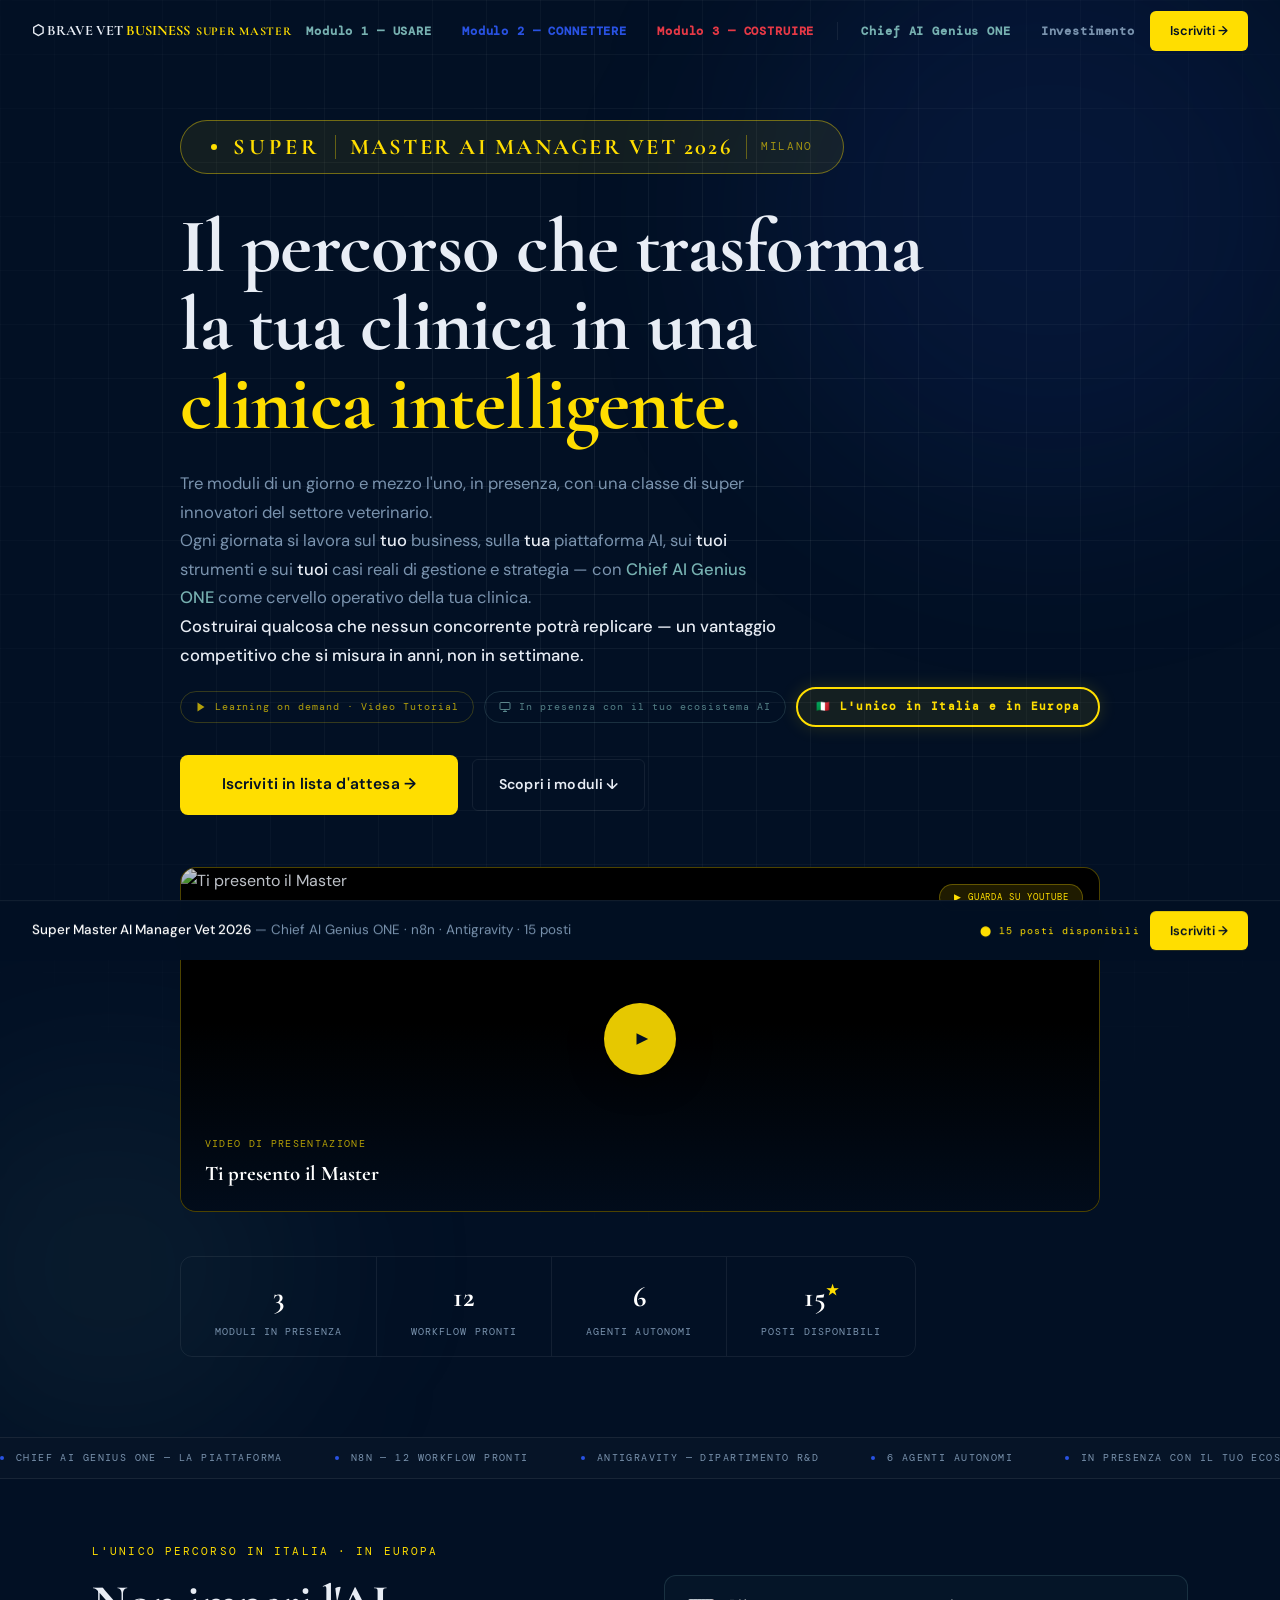
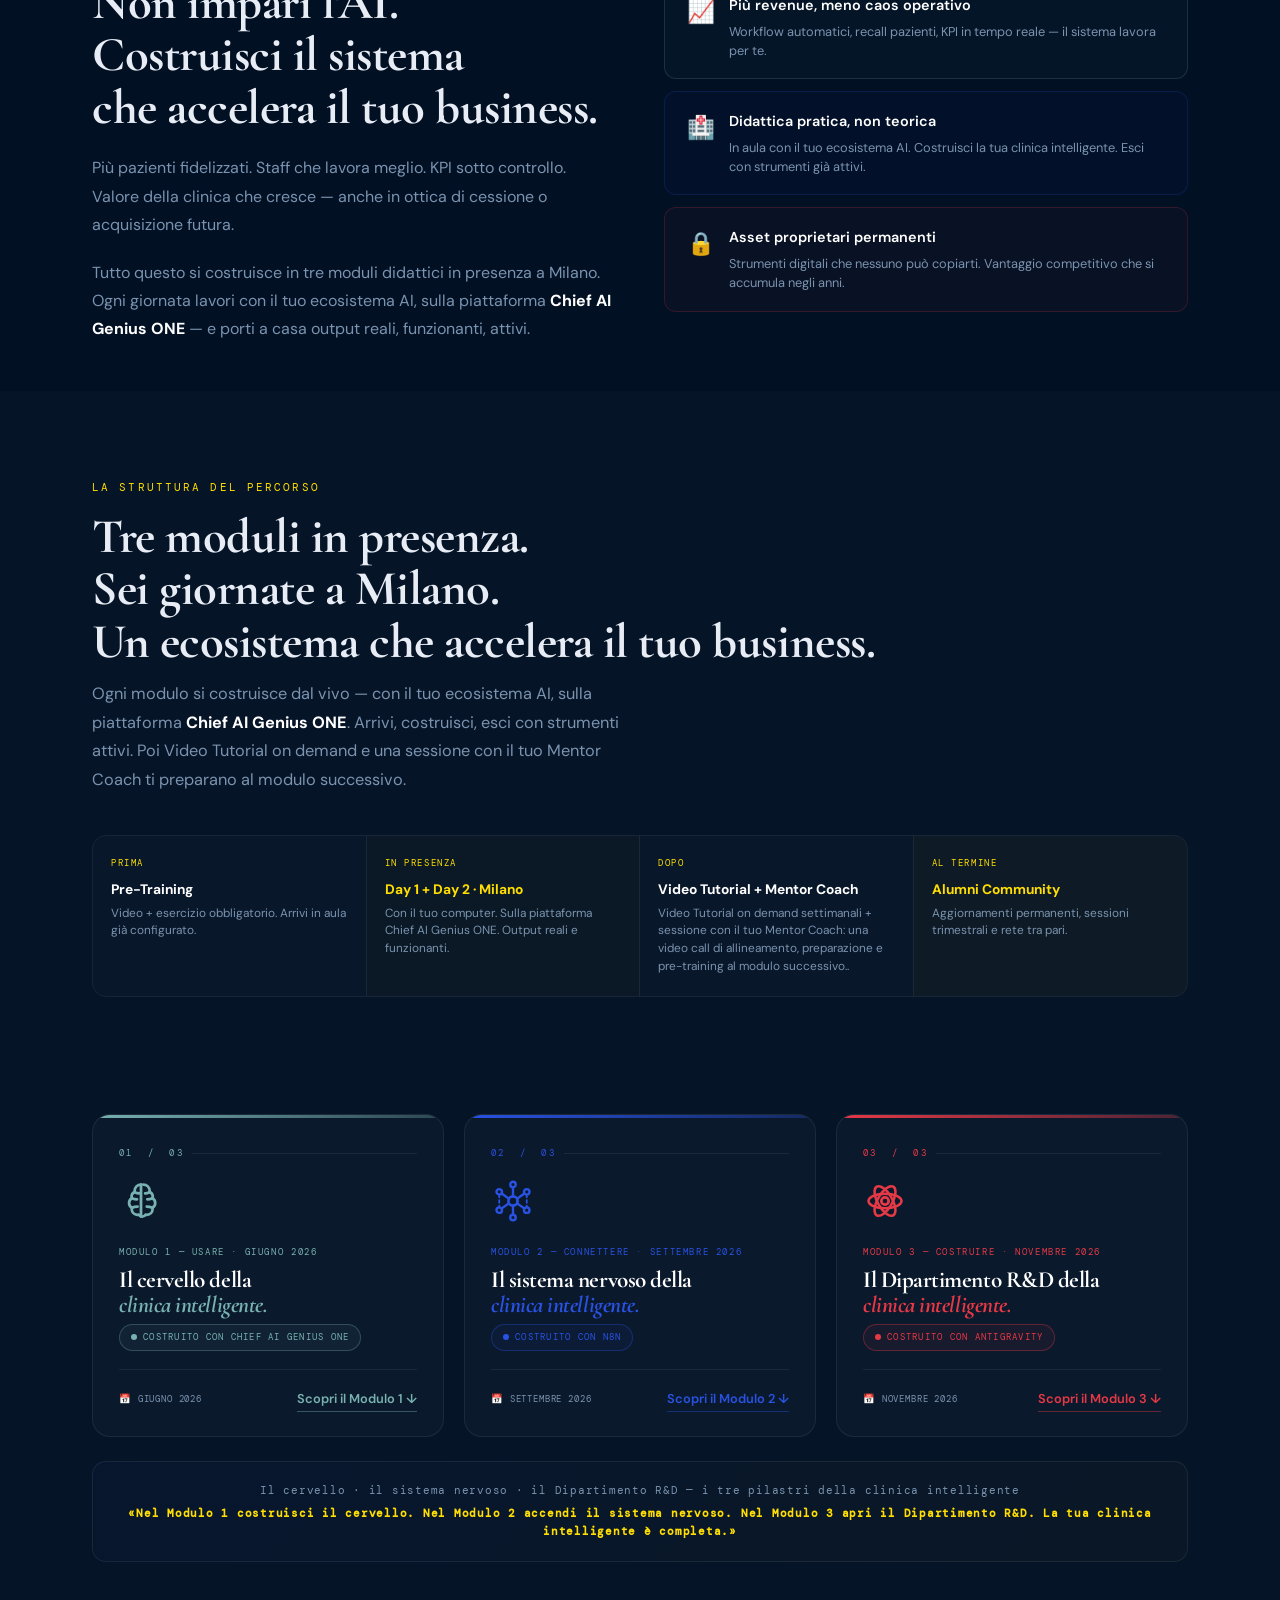
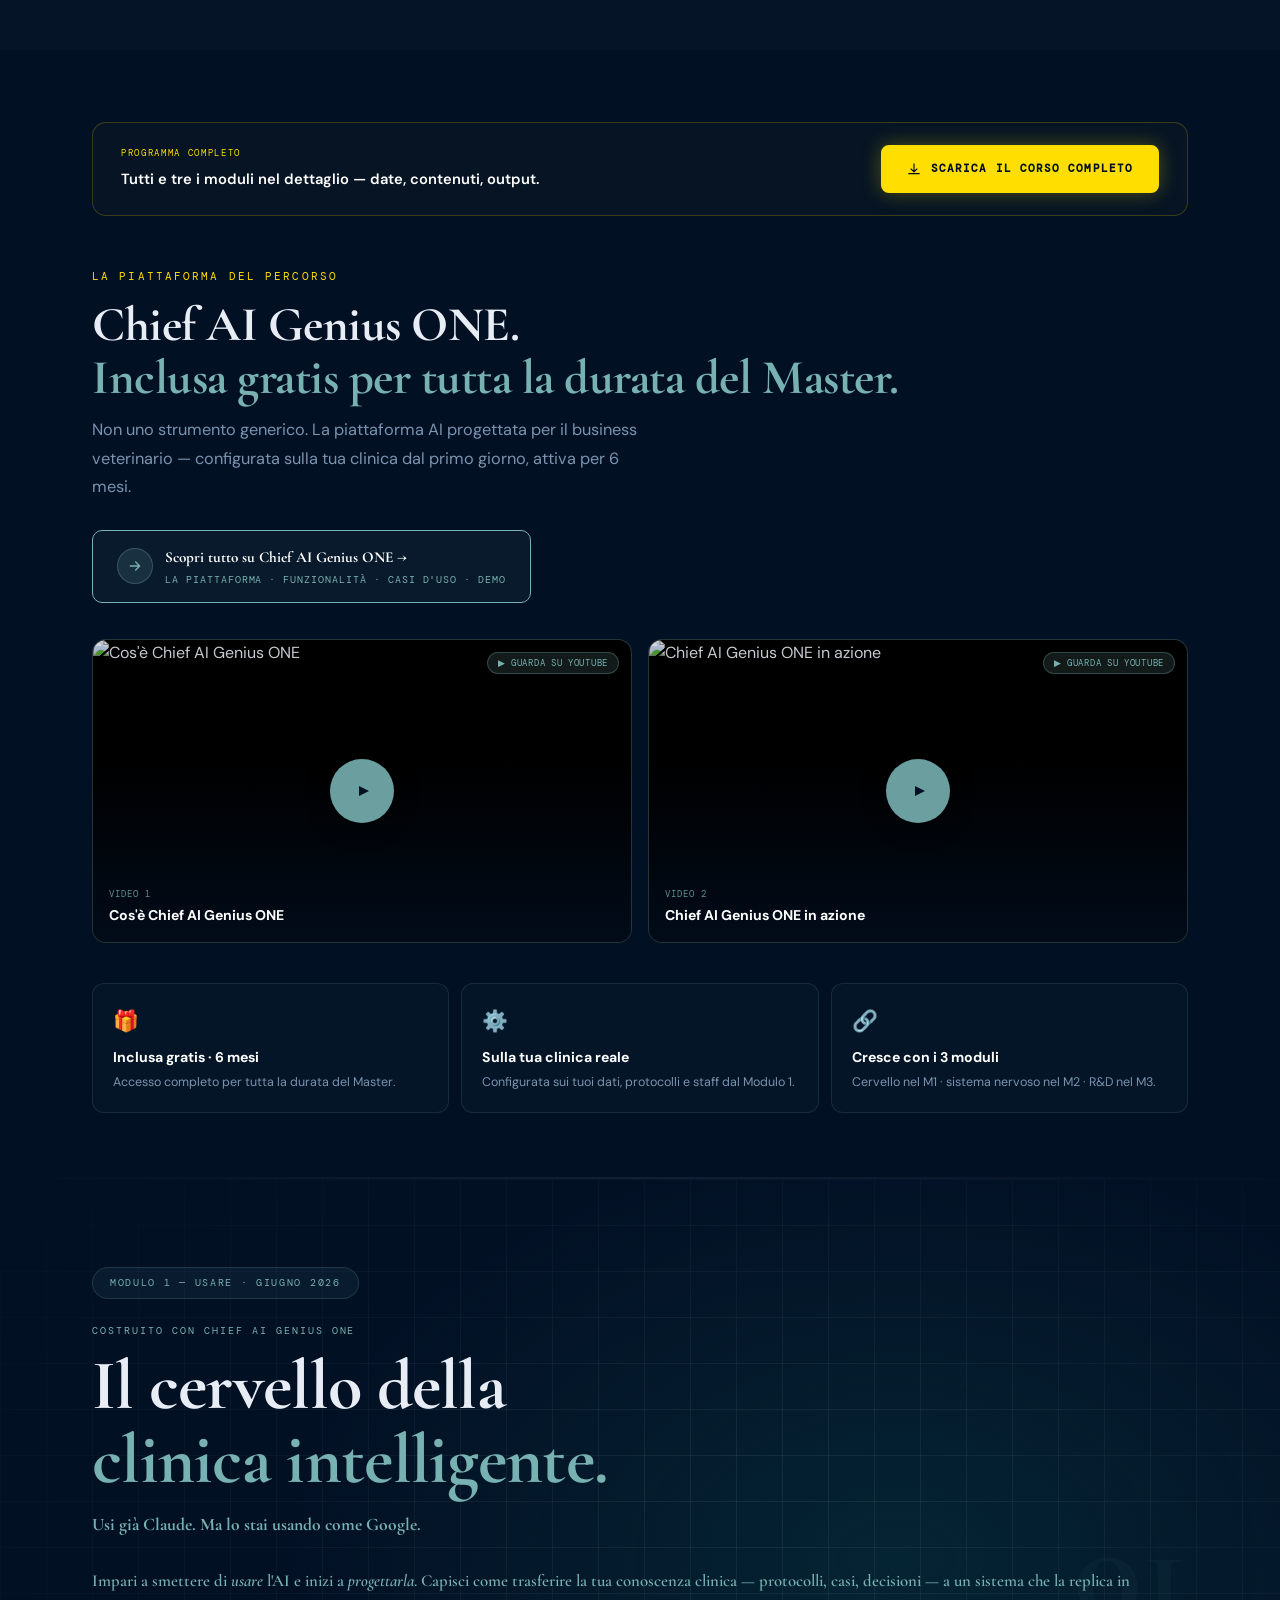
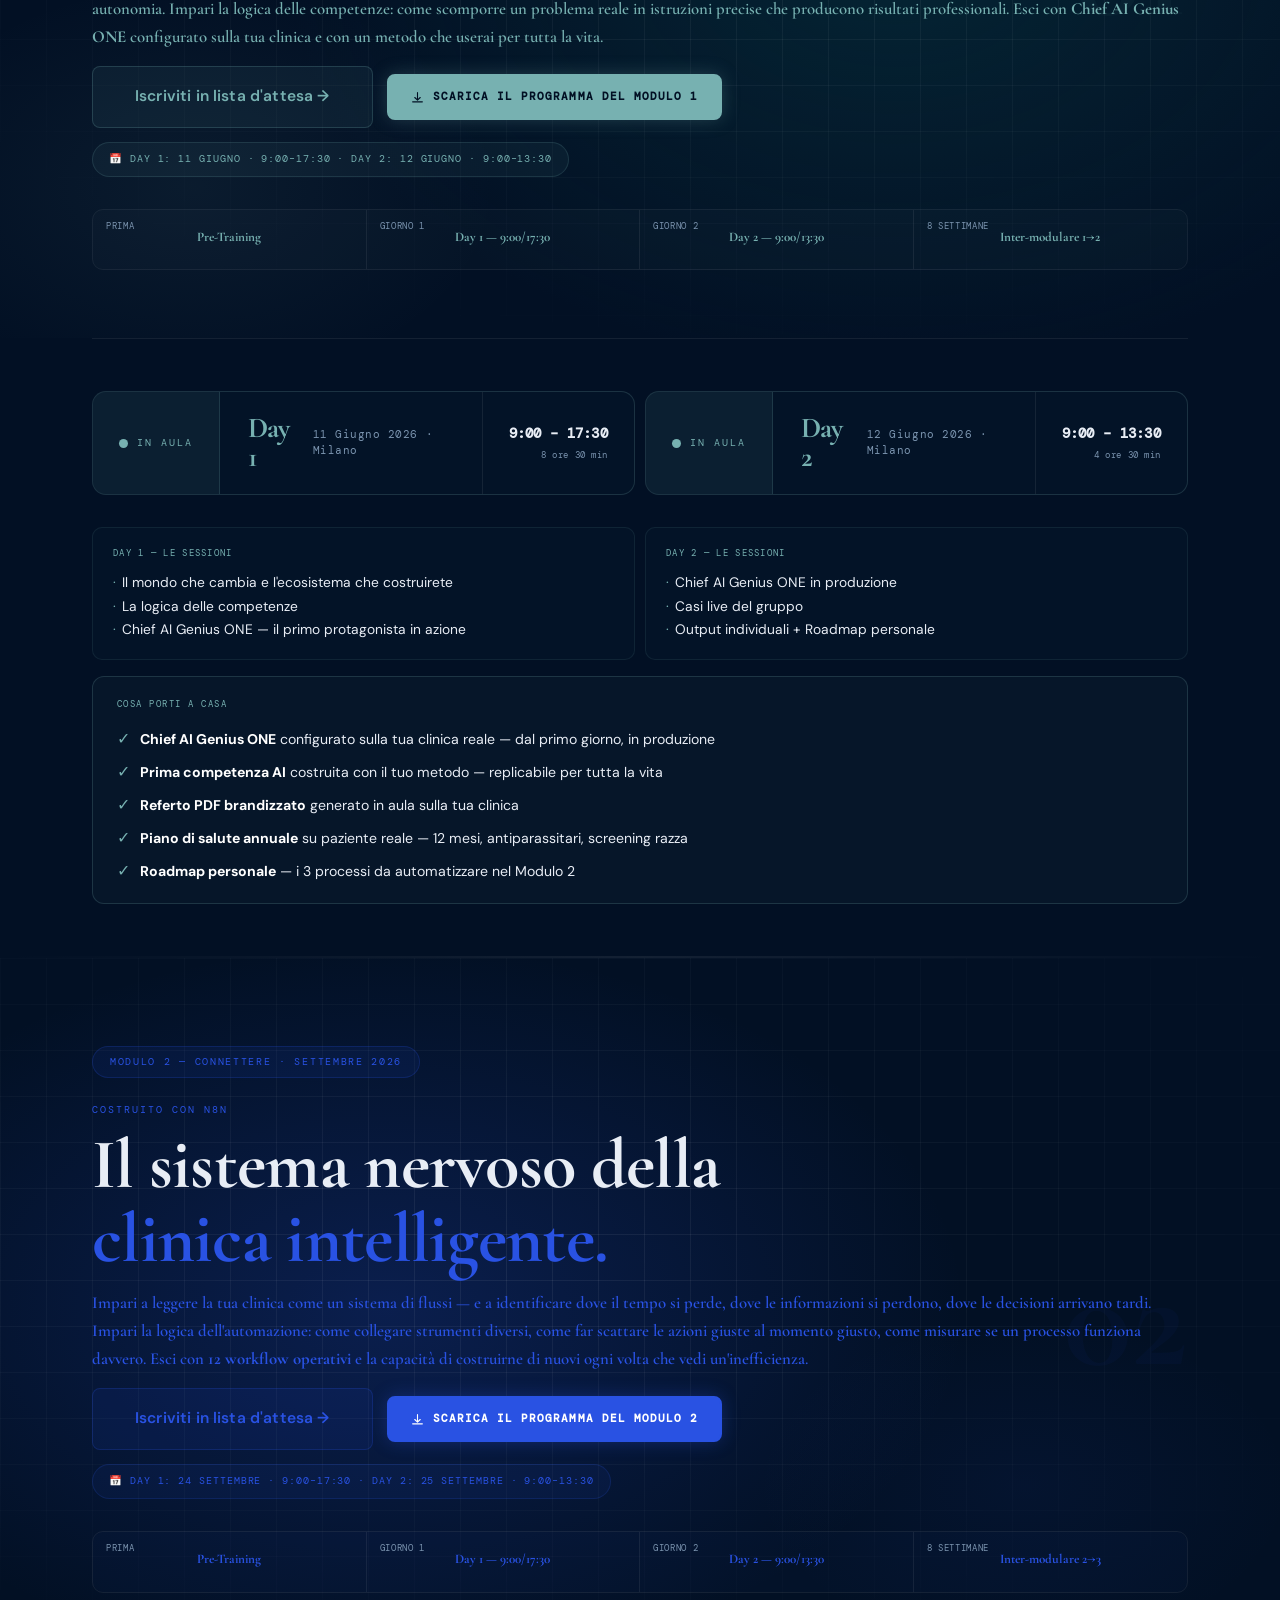
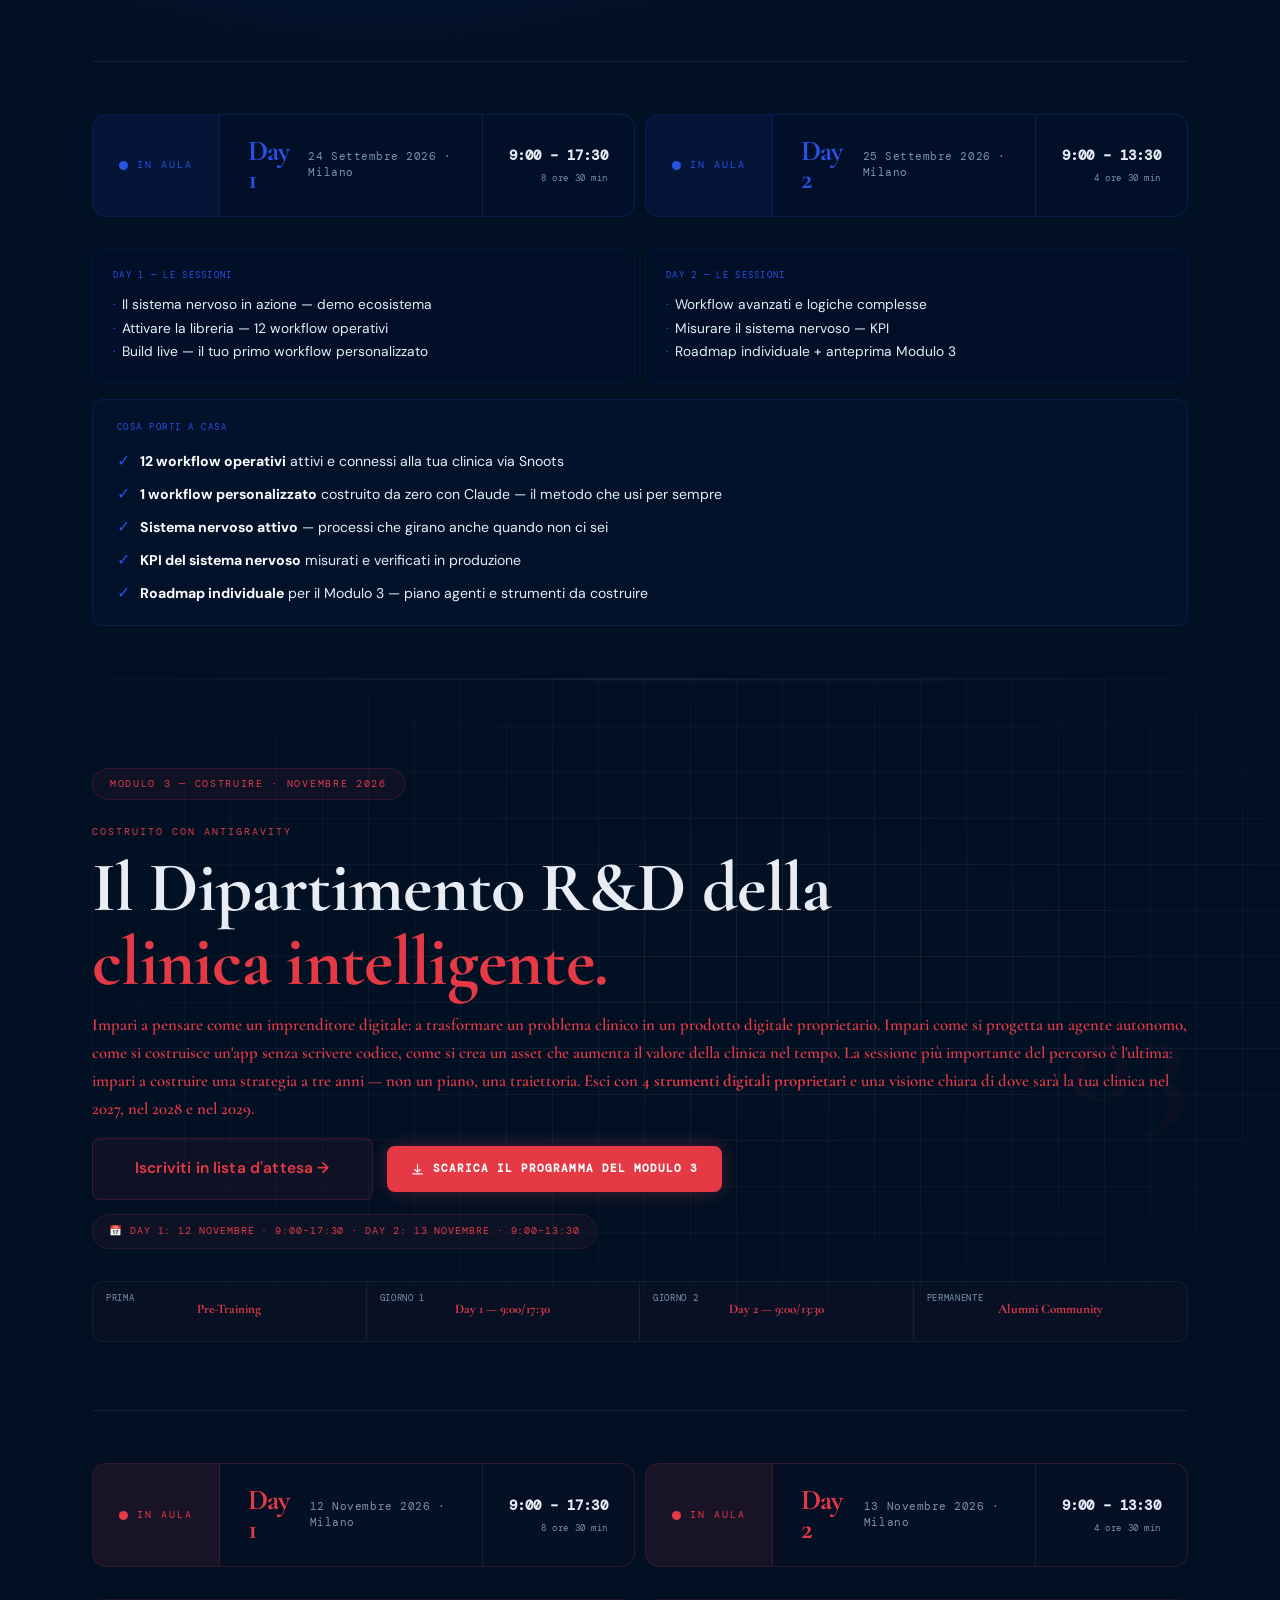
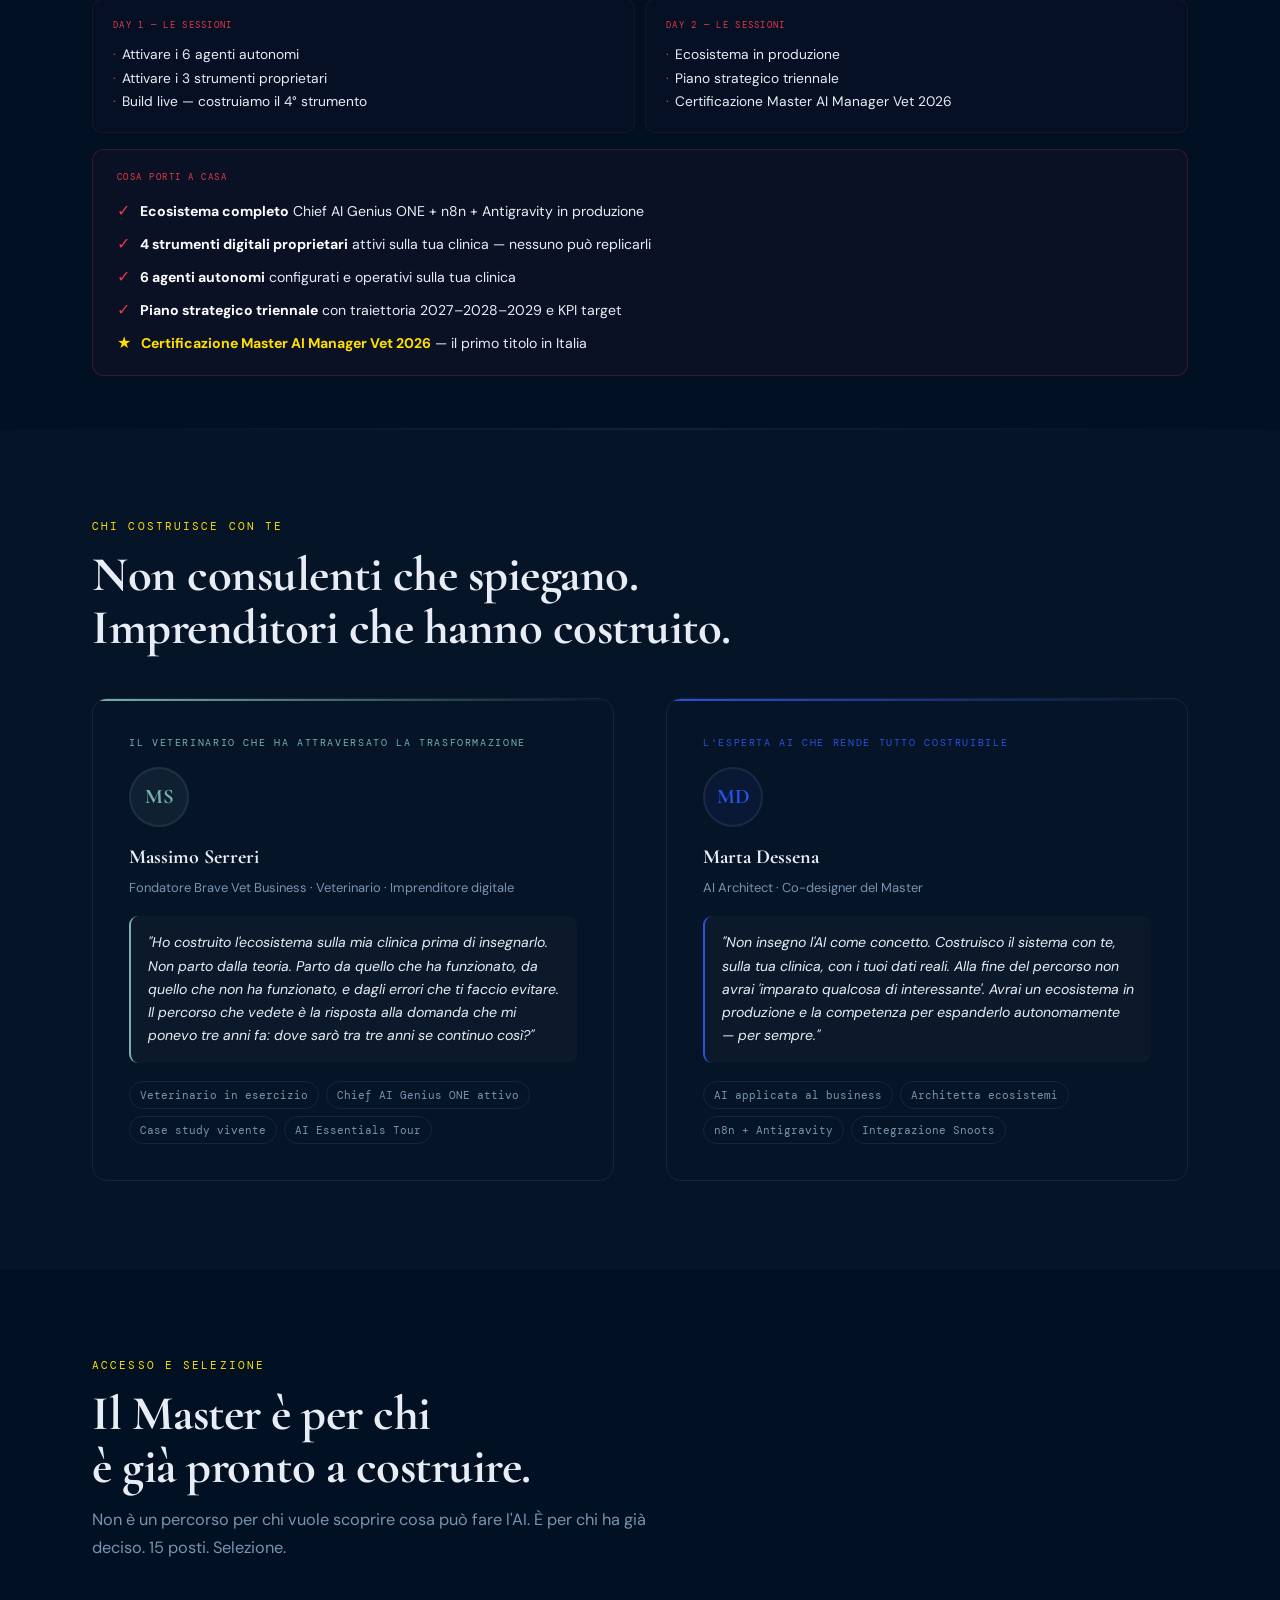
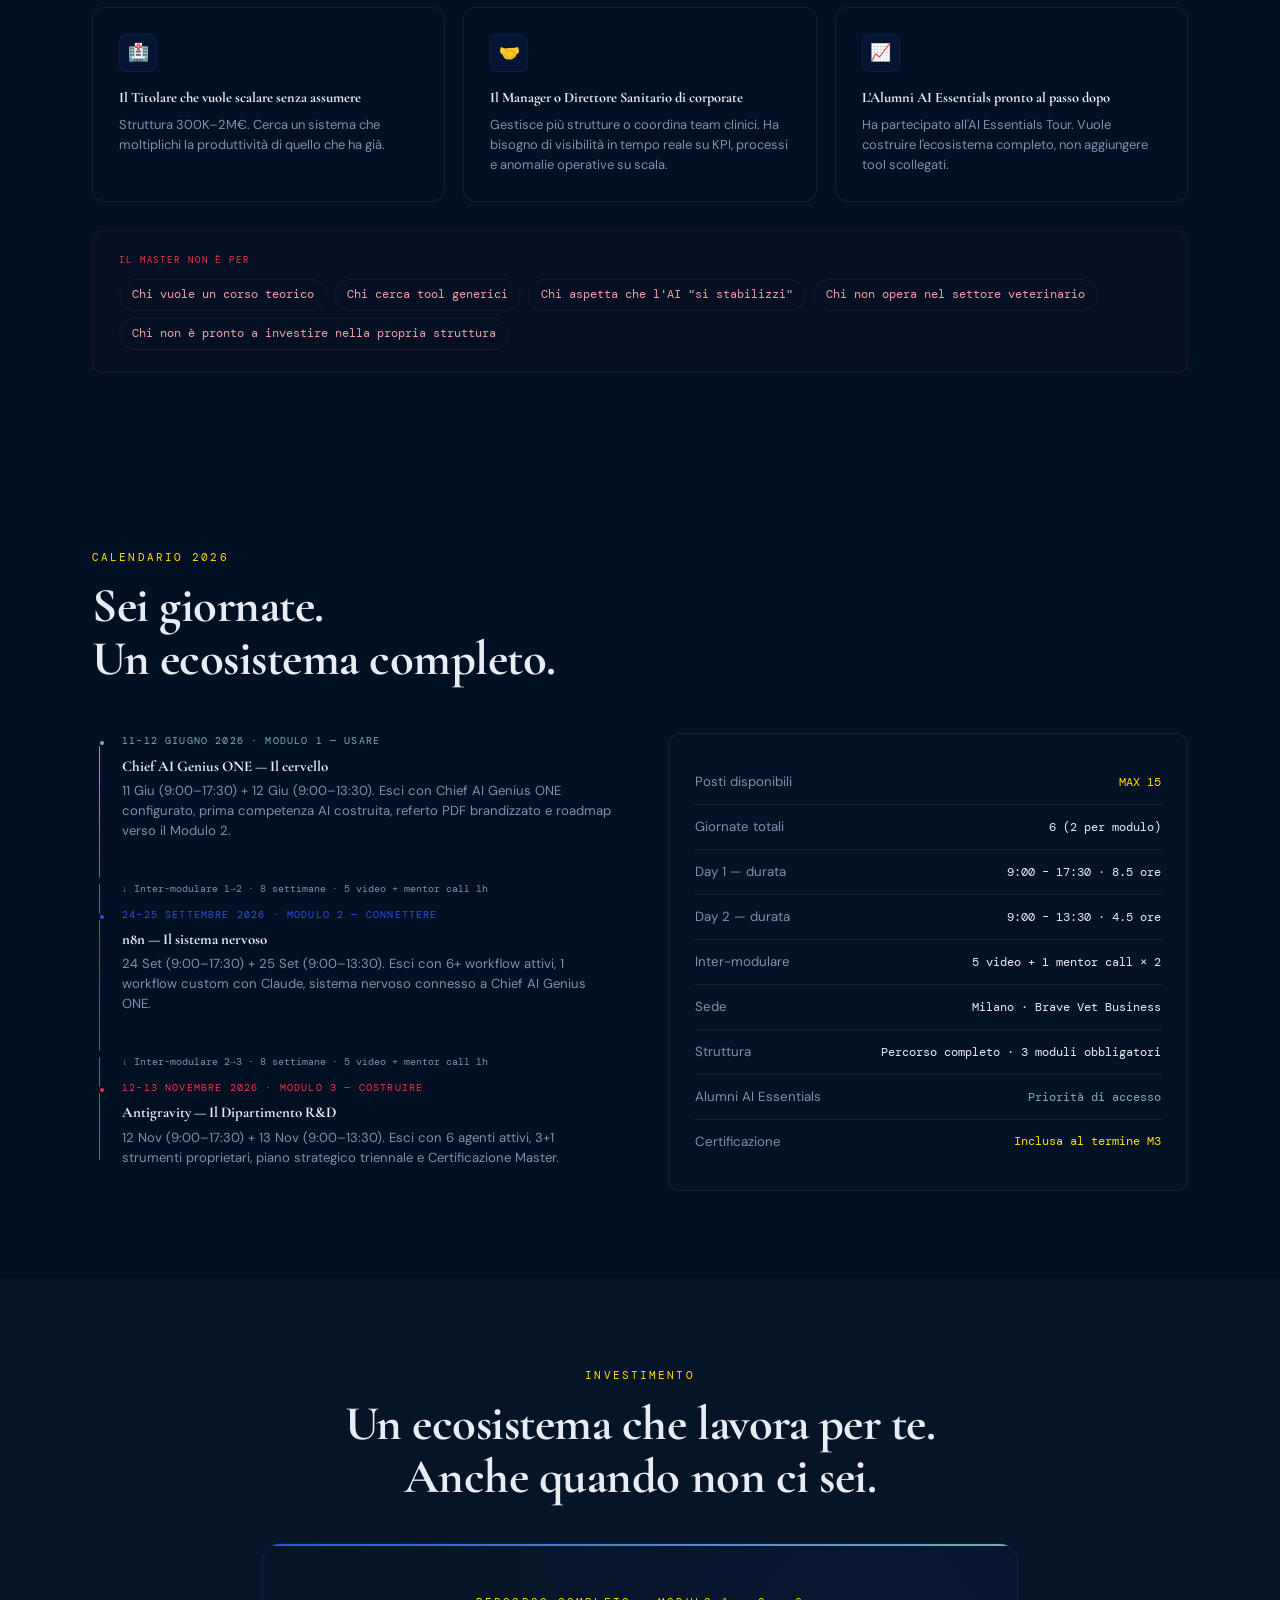
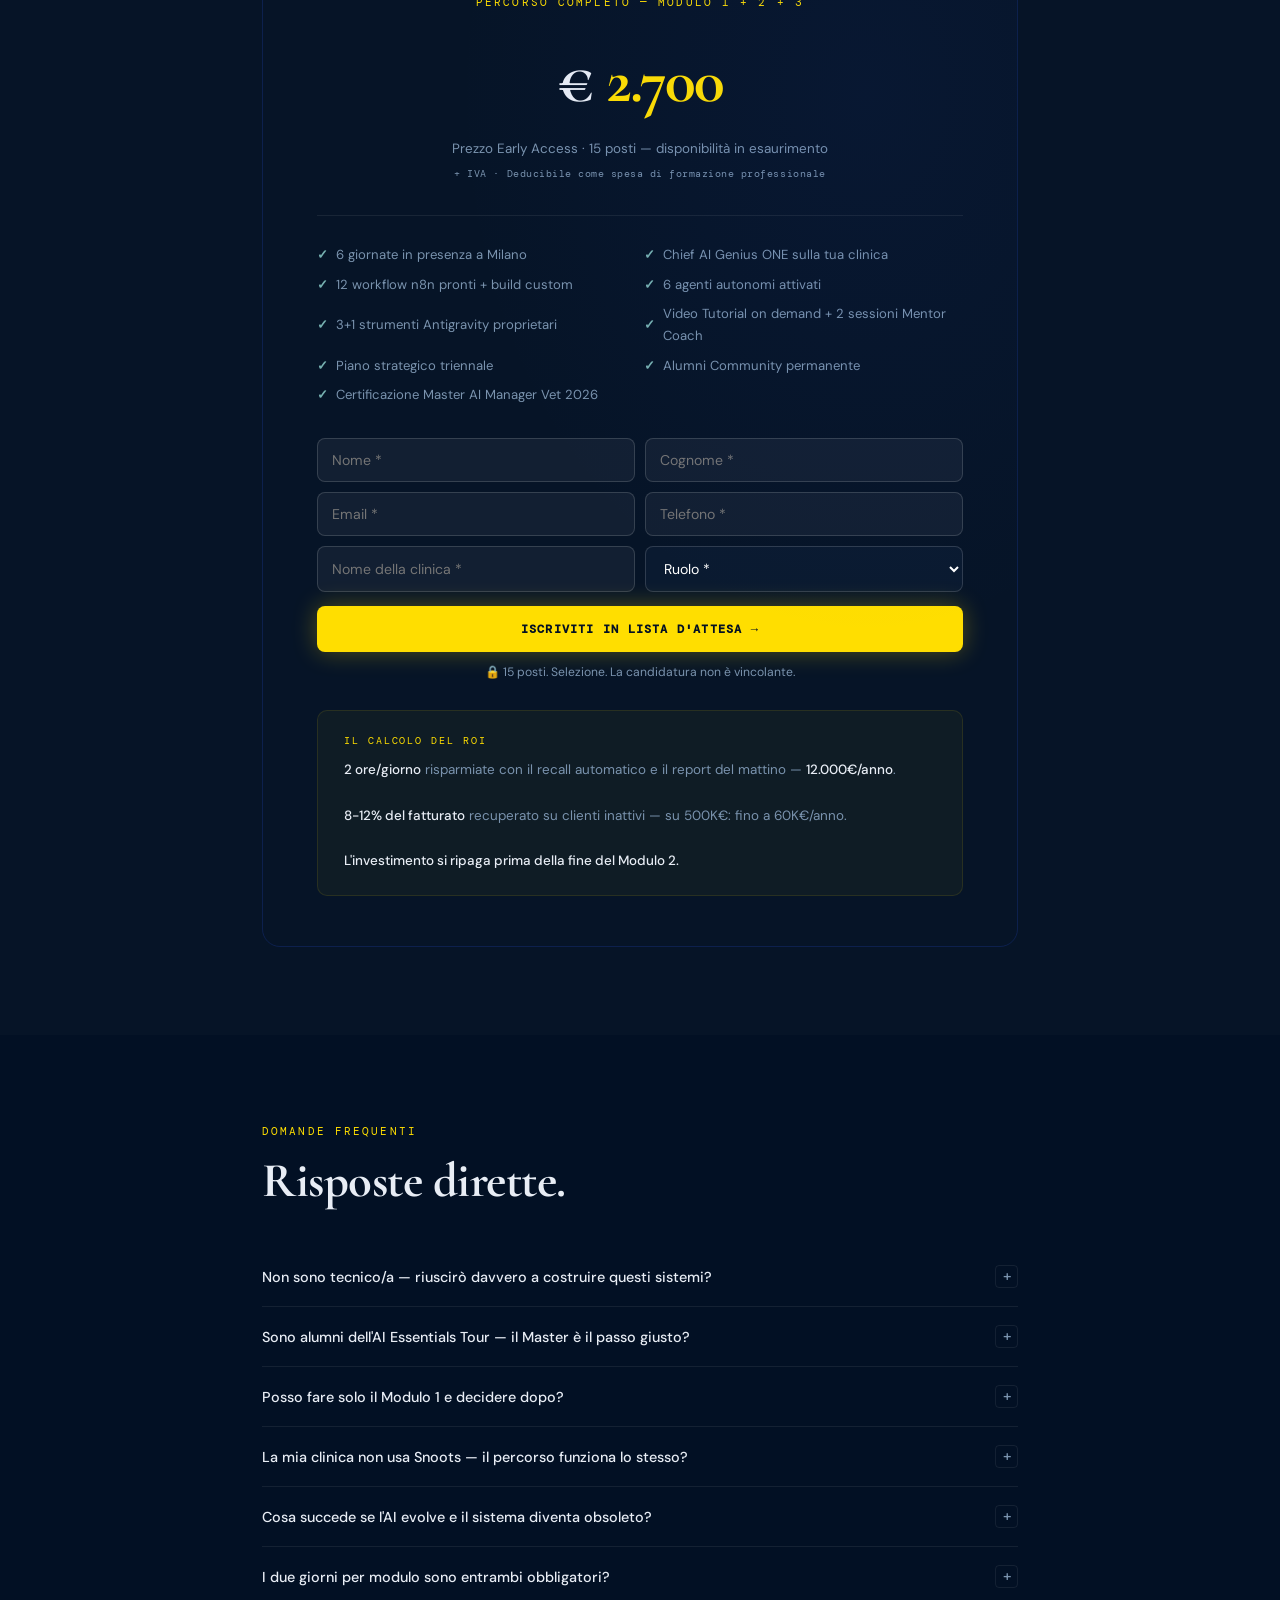
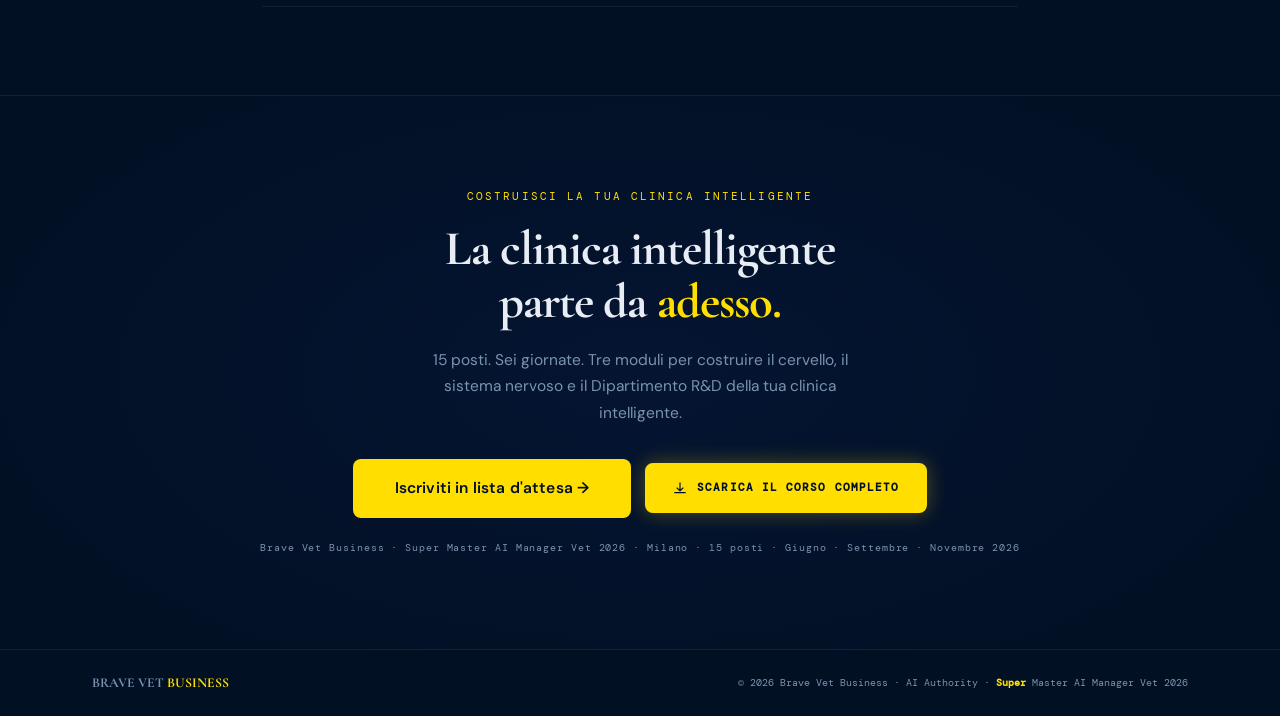
==== commit 6769c80f: "Rename landing_master_ai_vet_2026_v3.html to index.html" ====
--- a/index.html
+++ b/index.html
@@ -994,7 +994,7 @@
       <div class="rv d3" style="display:flex;align-items:center;gap:14px;flex-wrap:wrap;margin-bottom:32px">
         <a href="#candidatura" class="btn btn-rd btn-lg">Iscriviti in lista d'attesa →</a>
         <a href="https://drive.google.com/uc?export=download&id=1g75er1jGXo3MEk7tnqmBe_jfDD-lwSAF" style="display:inline-flex;align-items:center;gap:9px;padding:12px 22px;border:2px solid var(--red);border-radius:8px;font-family:var(--ff-m);font-size:.66rem;letter-spacing:.1em;text-transform:uppercase;color:var(--white);background:var(--red);font-weight:700;transition:all .2s;box-shadow:0 0 18px rgba(230,57,70,.3)" onmouseover="this.style.background='#f04050';this.style.boxShadow='0 0 28px rgba(230,57,70,.5)'" onmouseout="this.style.background='var(--red)';this.style.boxShadow='0 0 18px rgba(230,57,70,.3)'"><svg width="13" height="13" viewBox="0 0 24 24" fill="none"><path d="M12 3v13M7 12l5 5 5-5M3 20h18" stroke="currentColor" stroke-width="2" stroke-linecap="round" stroke-linejoin="round"/></svg>Scarica il programma del Modulo 3</a>
-        <div class="mdate">📅 Day 1: Novembre 2026 · 9:00–17:30 · Day 2: Novembre 2026 · 9:00–13:30</div>
+        <div class="mdate">📅 Day 1: 12 Novembre · 9:00–17:30 · Day 2: 13 Novembre · 9:00–13:30</div>
       </div>
       <div class="mpath rv d3">
         <div class="mps" data-n="PRIMA"><div class="mps-t">Pre-Training</div></div>
@@ -1015,7 +1015,7 @@
           <div class="inaula-badge-col"><span class="inaula-dot"></span>IN AULA</div>
           <div class="inaula-center-col">
             <div class="inaula-dayn">Day 1</div>
-            <div class="inaula-date">Novembre 2026 · Milano</div>
+            <div class="inaula-date">12 Novembre 2026 · Milano</div>
           </div>
           <div class="inaula-time-col">
             <div class="inaula-time-val">9:00 – 17:30</div>
@@ -1026,7 +1026,7 @@
           <div class="inaula-badge-col"><span class="inaula-dot"></span>IN AULA</div>
           <div class="inaula-center-col">
             <div class="inaula-dayn">Day 2</div>
-            <div class="inaula-date">Novembre 2026 · Milano</div>
+            <div class="inaula-date">13 Novembre 2026 · Milano</div>
           </div>
           <div class="inaula-time-col">
             <div class="inaula-time-val">9:00 – 13:30</div>
@@ -1110,11 +1110,11 @@
     <h2 class="h2 rv d1" style="margin-top:14px">Sei giornate.<br>Un ecosistema completo.</h2>
     <div class="cal-g">
       <div class="tl rv d1">
-        <div class="tli t1"><div class="tli-d">Giugno 2026 · Modulo 1 — USARE</div><div class="tli-t">Chief AI Genius ONE — Il cervello</div><div class="tli-s">Day 1 (9:00–17:30) + Day 2 (9:00–13:30). Esci con Chief AI Genius ONE configurato, prima competenza AI costruita, referto PDF brandizzato e roadmap verso il Modulo 2.</div></div>
+        <div class="tli t1"><div class="tli-d">11–12 Giugno 2026 · Modulo 1 — USARE</div><div class="tli-t">Chief AI Genius ONE — Il cervello</div><div class="tli-s">11 Giu (9:00–17:30) + 12 Giu (9:00–13:30). Esci con Chief AI Genius ONE configurato, prima competenza AI costruita, referto PDF brandizzato e roadmap verso il Modulo 2.</div></div>
         <div class="tli" style="padding:10px 0 10px"><div style="font-family:var(--ff-m);font-size:.6rem;color:var(--dim)">↓ Inter-modulare 1→2 · 8 settimane · 5 video + mentor call 1h</div></div>
-        <div class="tli t2"><div class="tli-d">Settembre 2026 · Modulo 2 — CONNETTERE</div><div class="tli-t">n8n — Il sistema nervoso</div><div class="tli-s">Day 1 (9:00–17:30) + Day 2 (9:00–13:30). Esci con 6+ workflow attivi, 1 workflow custom con Claude, sistema nervoso connesso a Chief AI Genius ONE.</div></div>
+        <div class="tli t2"><div class="tli-d">24–25 Settembre 2026 · Modulo 2 — CONNETTERE</div><div class="tli-t">n8n — Il sistema nervoso</div><div class="tli-s">24 Set (9:00–17:30) + 25 Set (9:00–13:30). Esci con 6+ workflow attivi, 1 workflow custom con Claude, sistema nervoso connesso a Chief AI Genius ONE.</div></div>
         <div class="tli" style="padding:10px 0 10px"><div style="font-family:var(--ff-m);font-size:.6rem;color:var(--dim)">↓ Inter-modulare 2→3 · 8 settimane · 5 video + mentor call 1h</div></div>
-        <div class="tli t3"><div class="tli-d">Novembre 2026 · Modulo 3 — COSTRUIRE</div><div class="tli-t">Antigravity — Il Dipartimento R&D</div><div class="tli-s">Day 1 (9:00–17:30) + Day 2 (9:00–13:30). Esci con 6 agenti attivi, 3+1 strumenti proprietari, piano strategico triennale e Certificazione Master.</div></div>
+        <div class="tli t3"><div class="tli-d">12–13 Novembre 2026 · Modulo 3 — COSTRUIRE</div><div class="tli-t">Antigravity — Il Dipartimento R&D</div><div class="tli-s">12 Nov (9:00–17:30) + 13 Nov (9:00–13:30). Esci con 6 agenti attivi, 3+1 strumenti proprietari, piano strategico triennale e Certificazione Master.</div></div>
       </div>
       <div class="rv d2">
         <div class="cal-info">
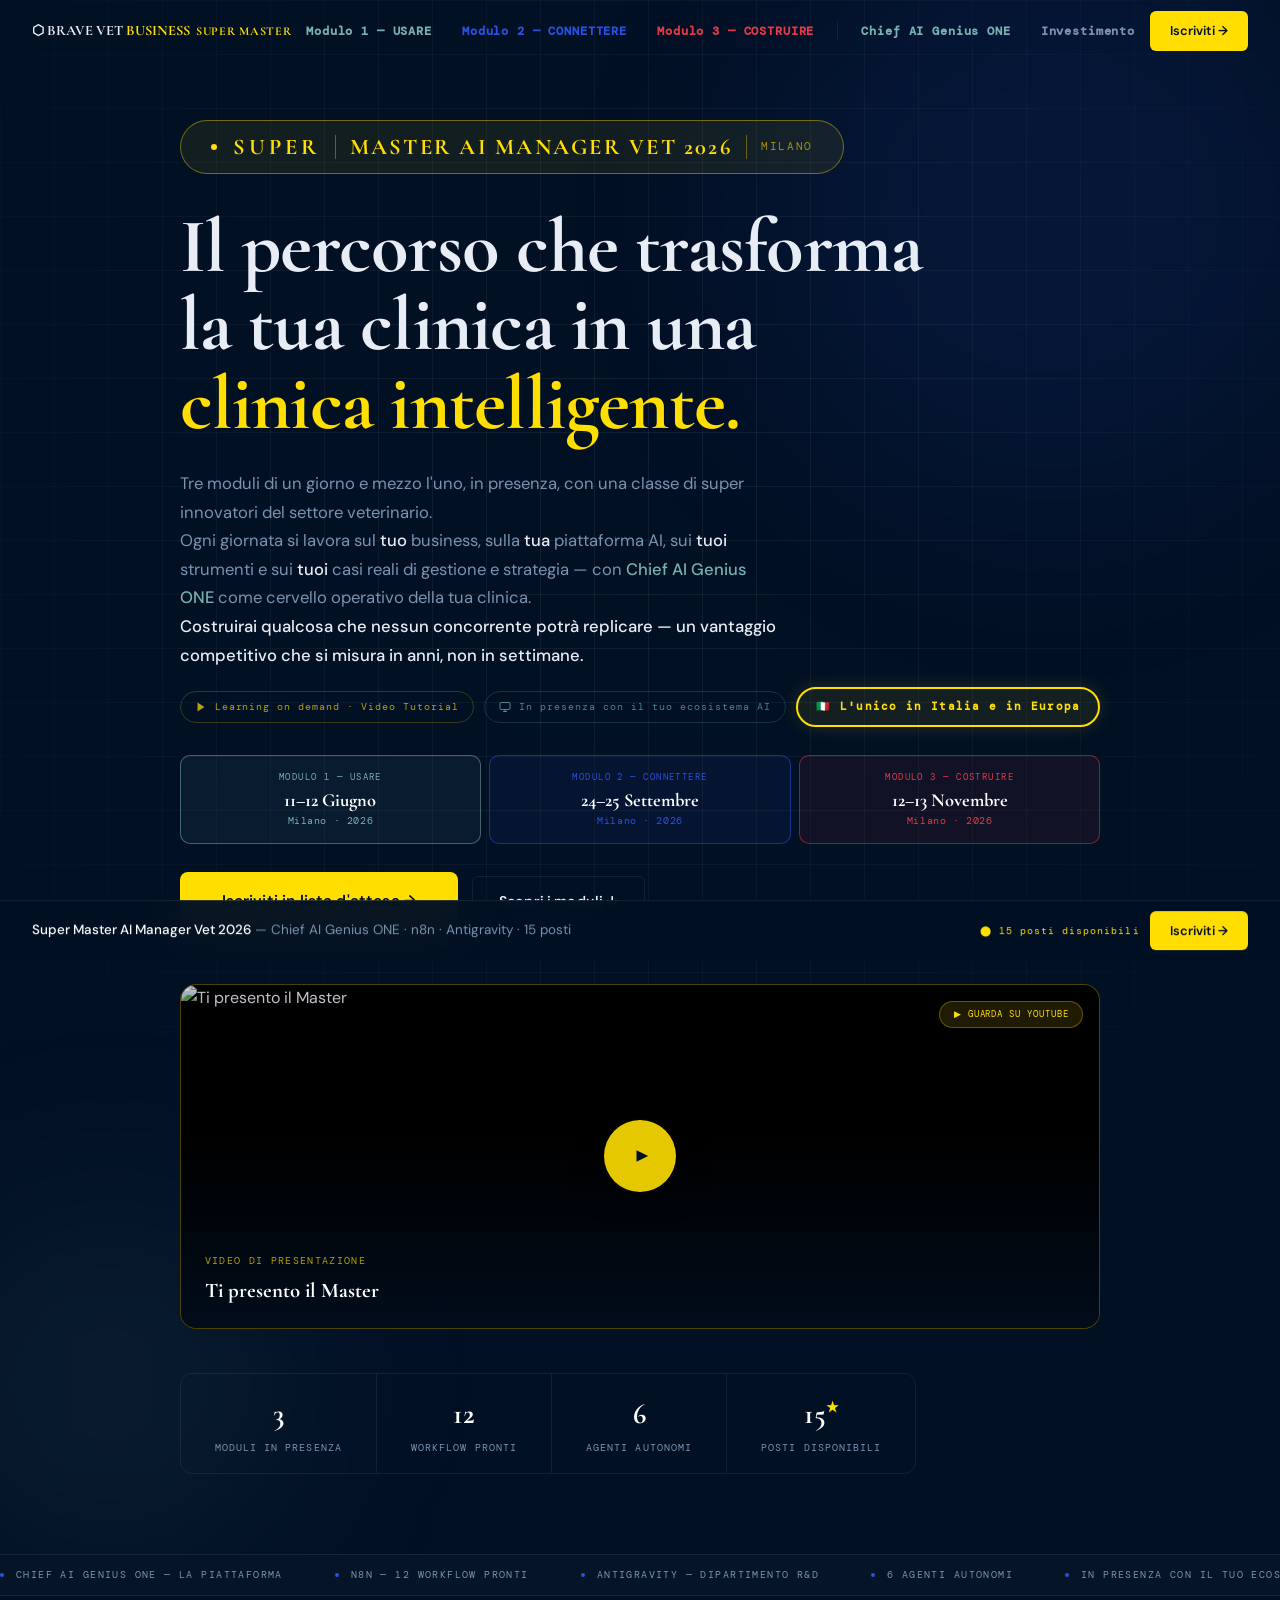
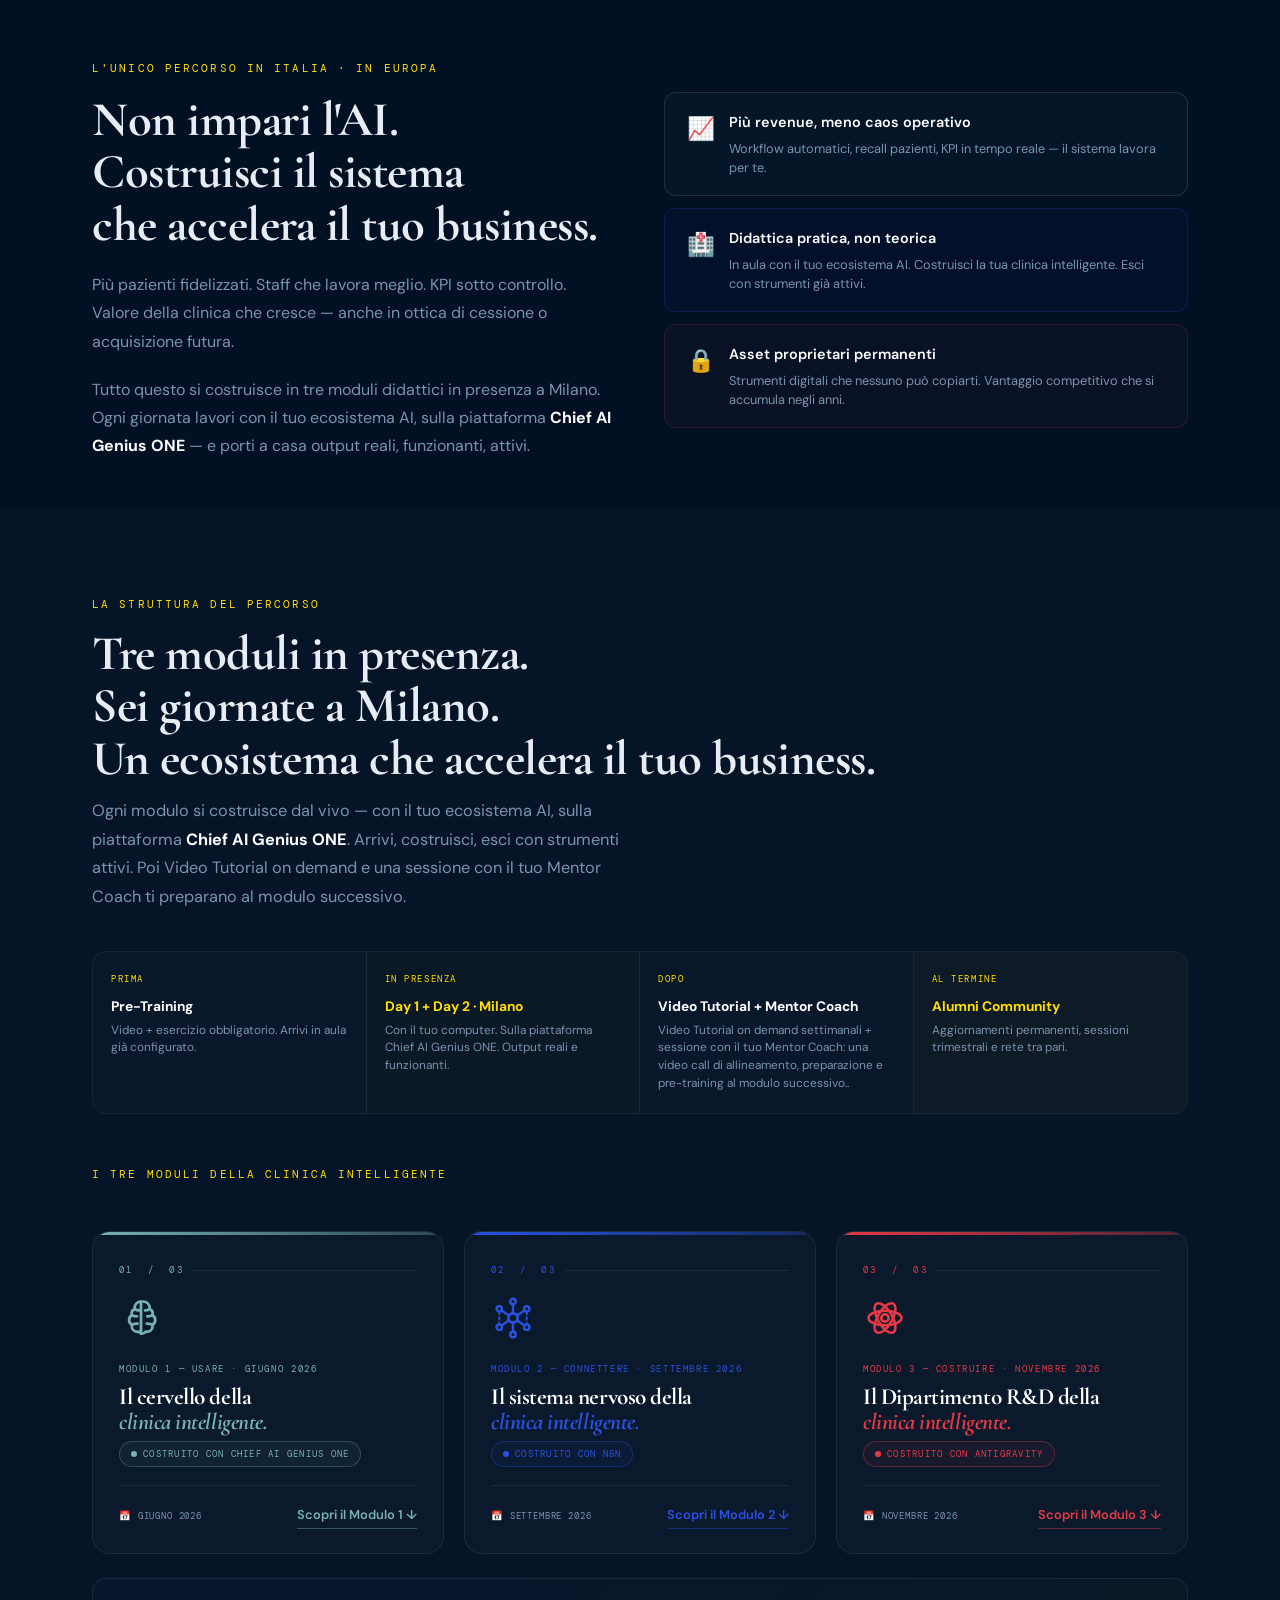
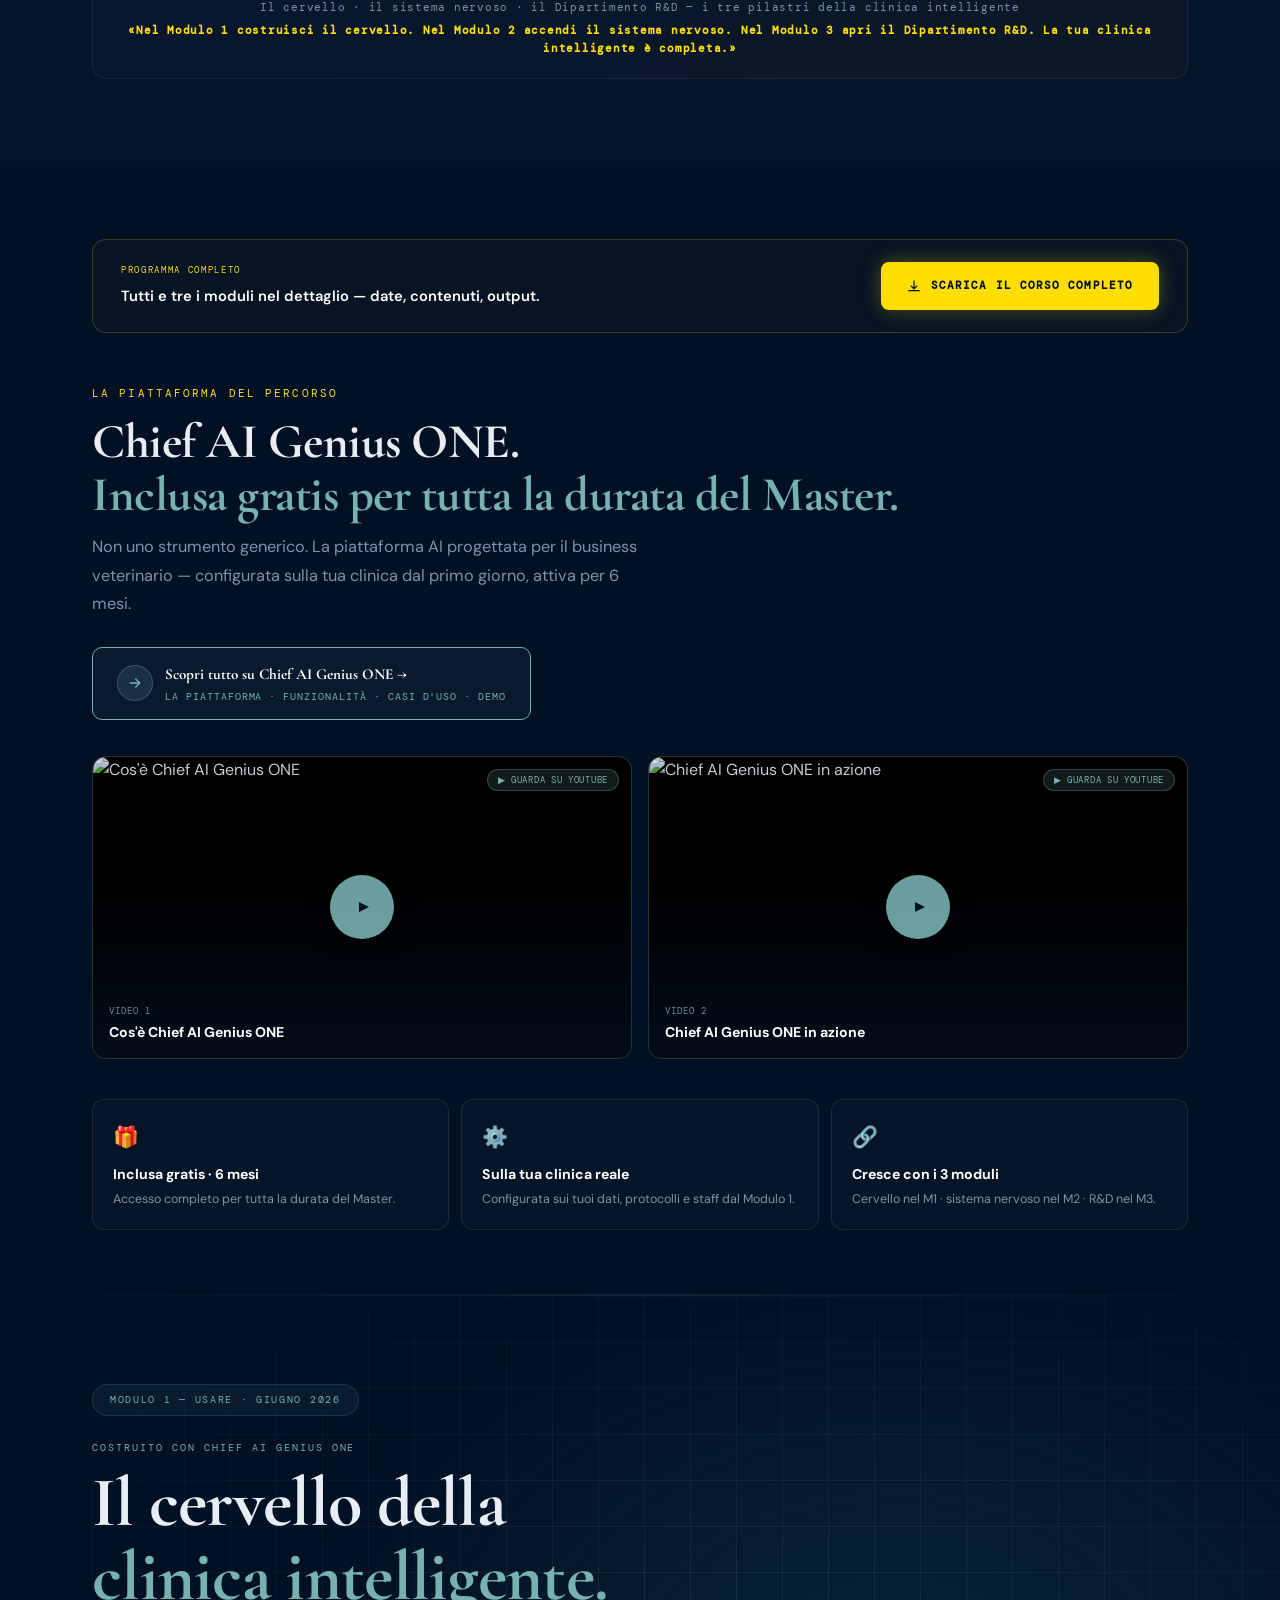
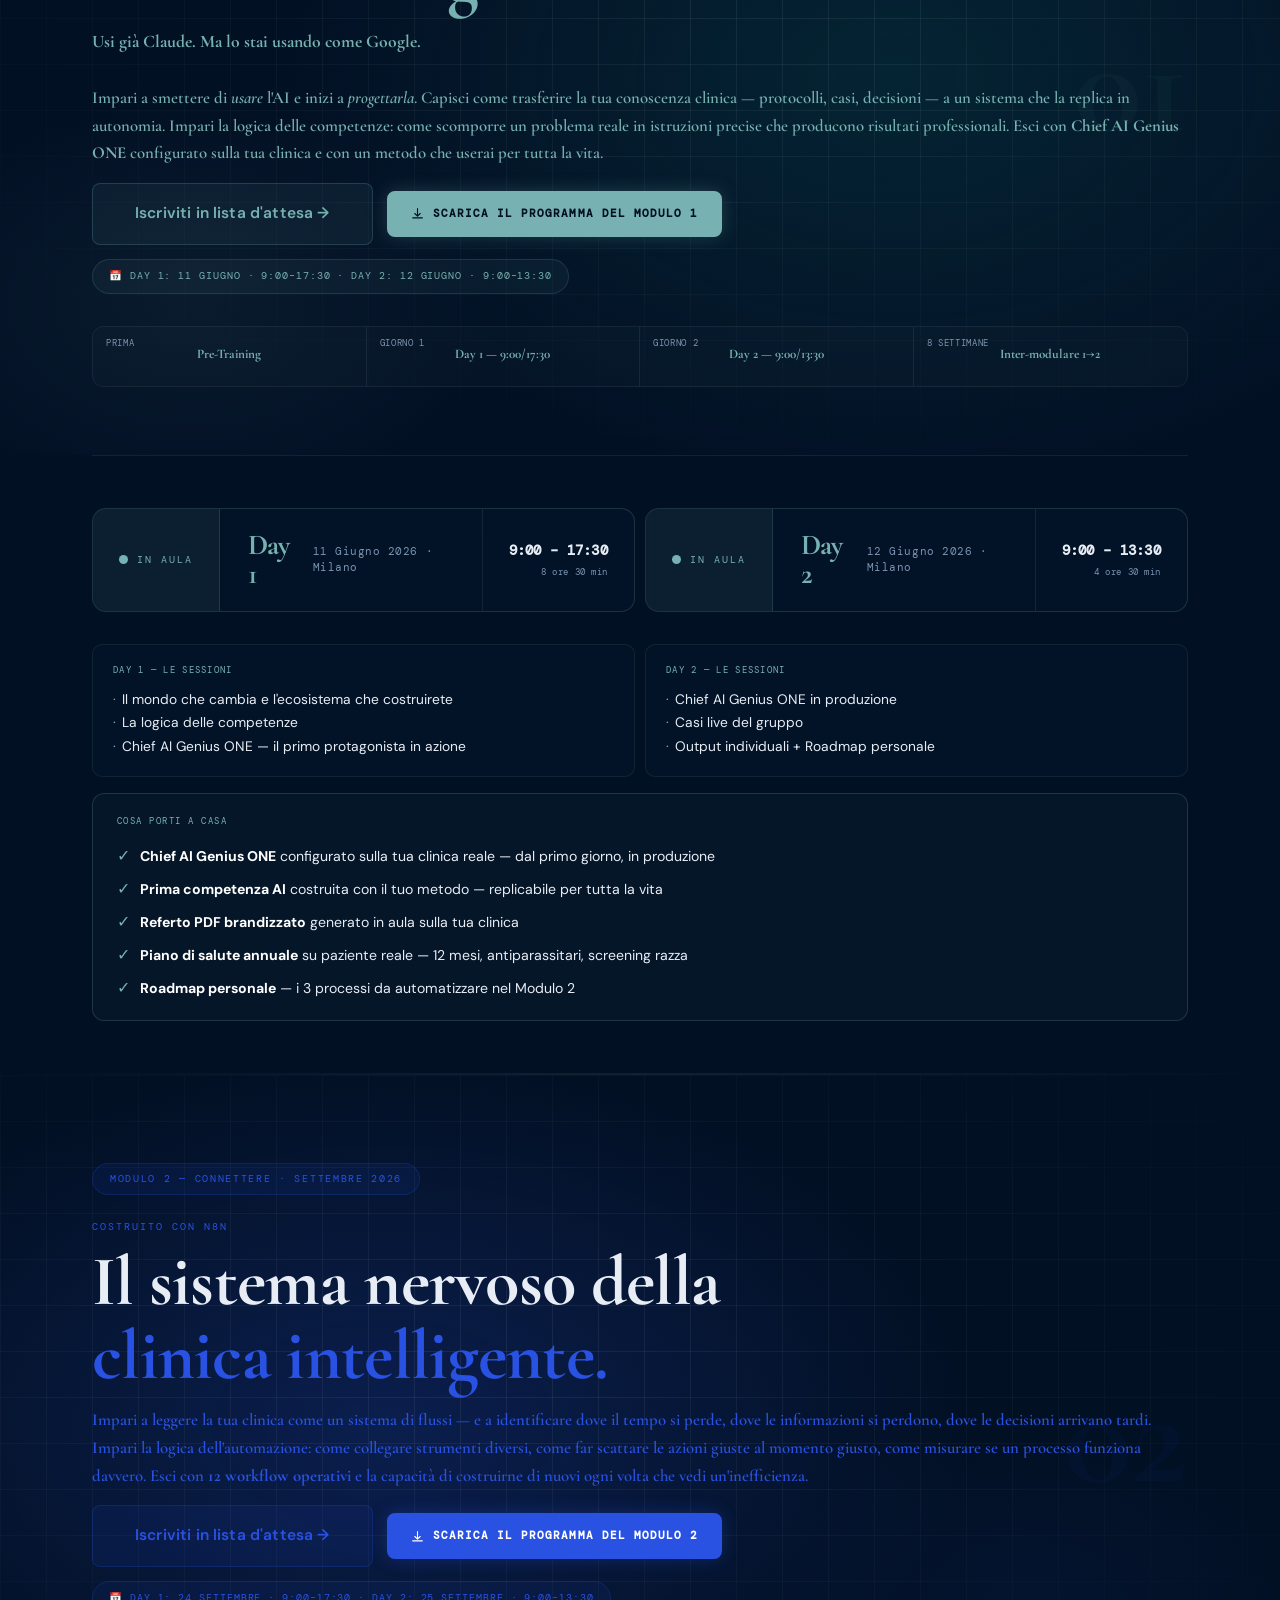
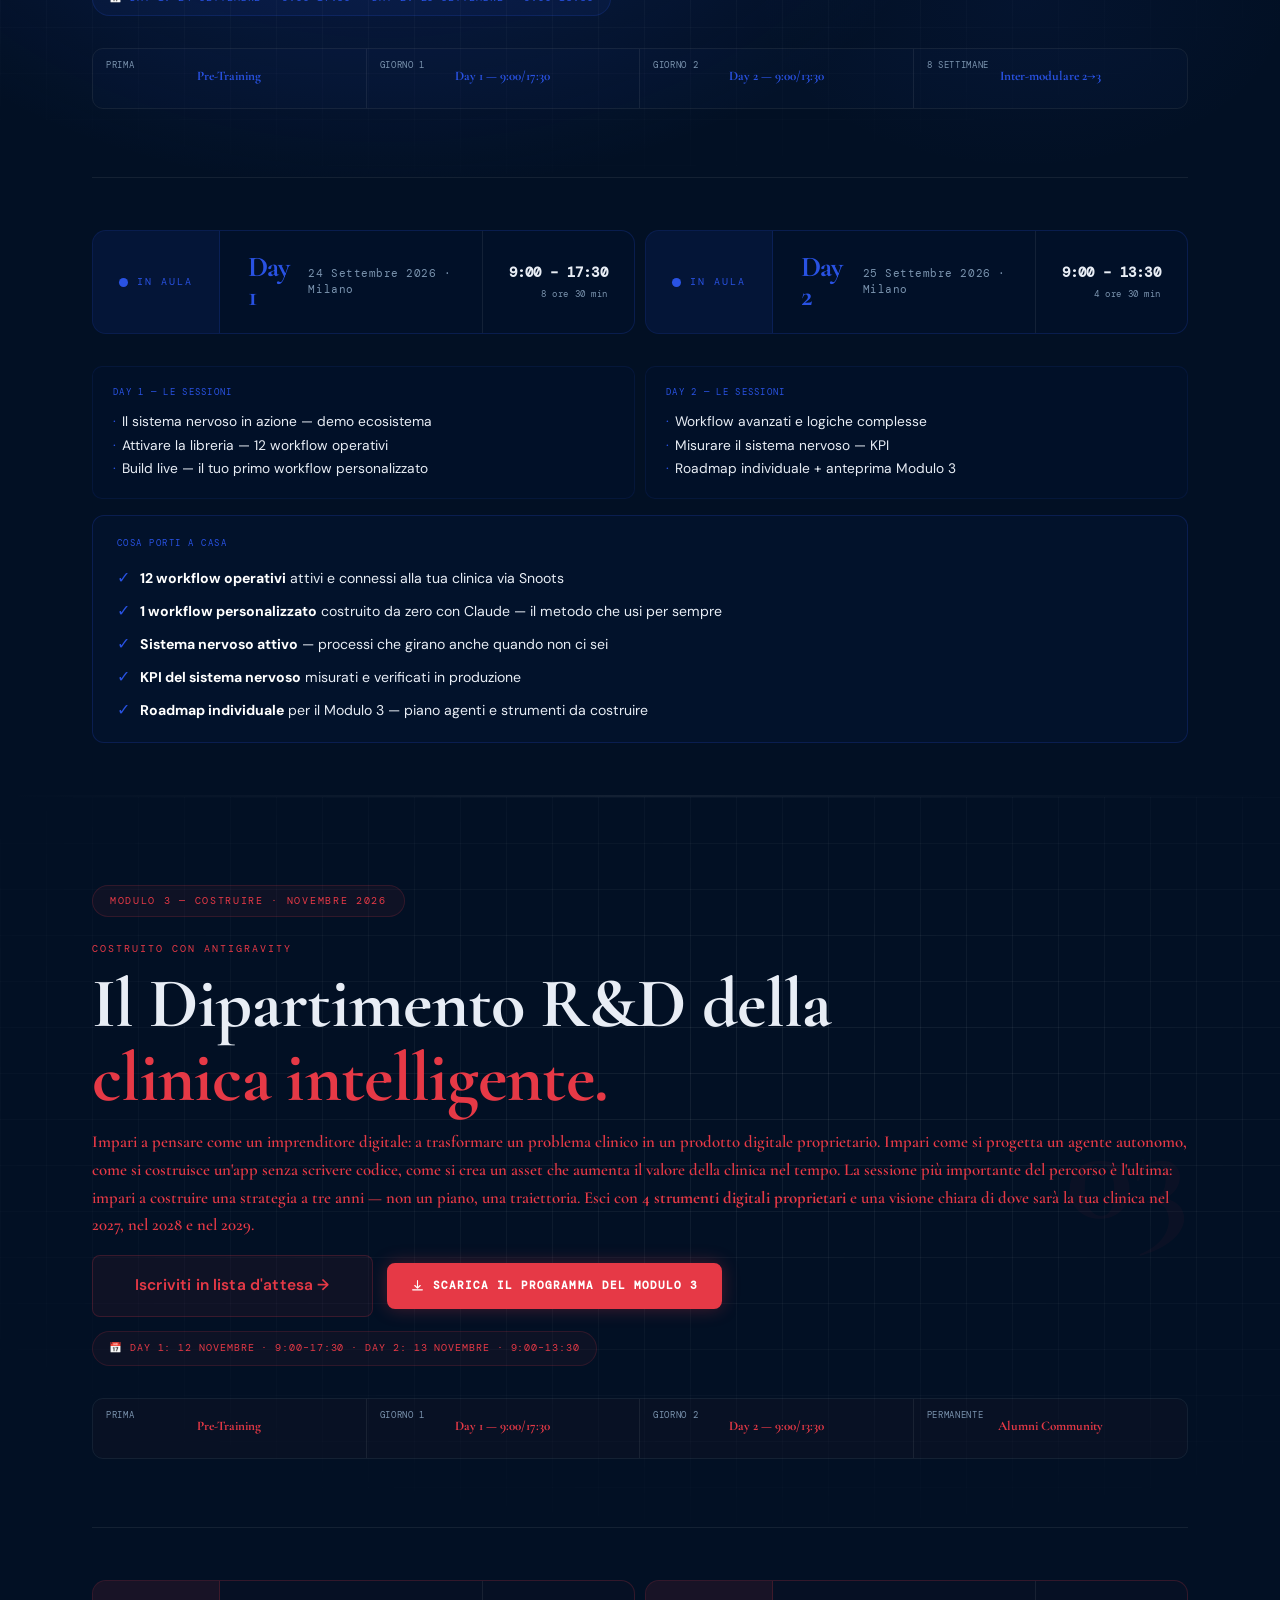
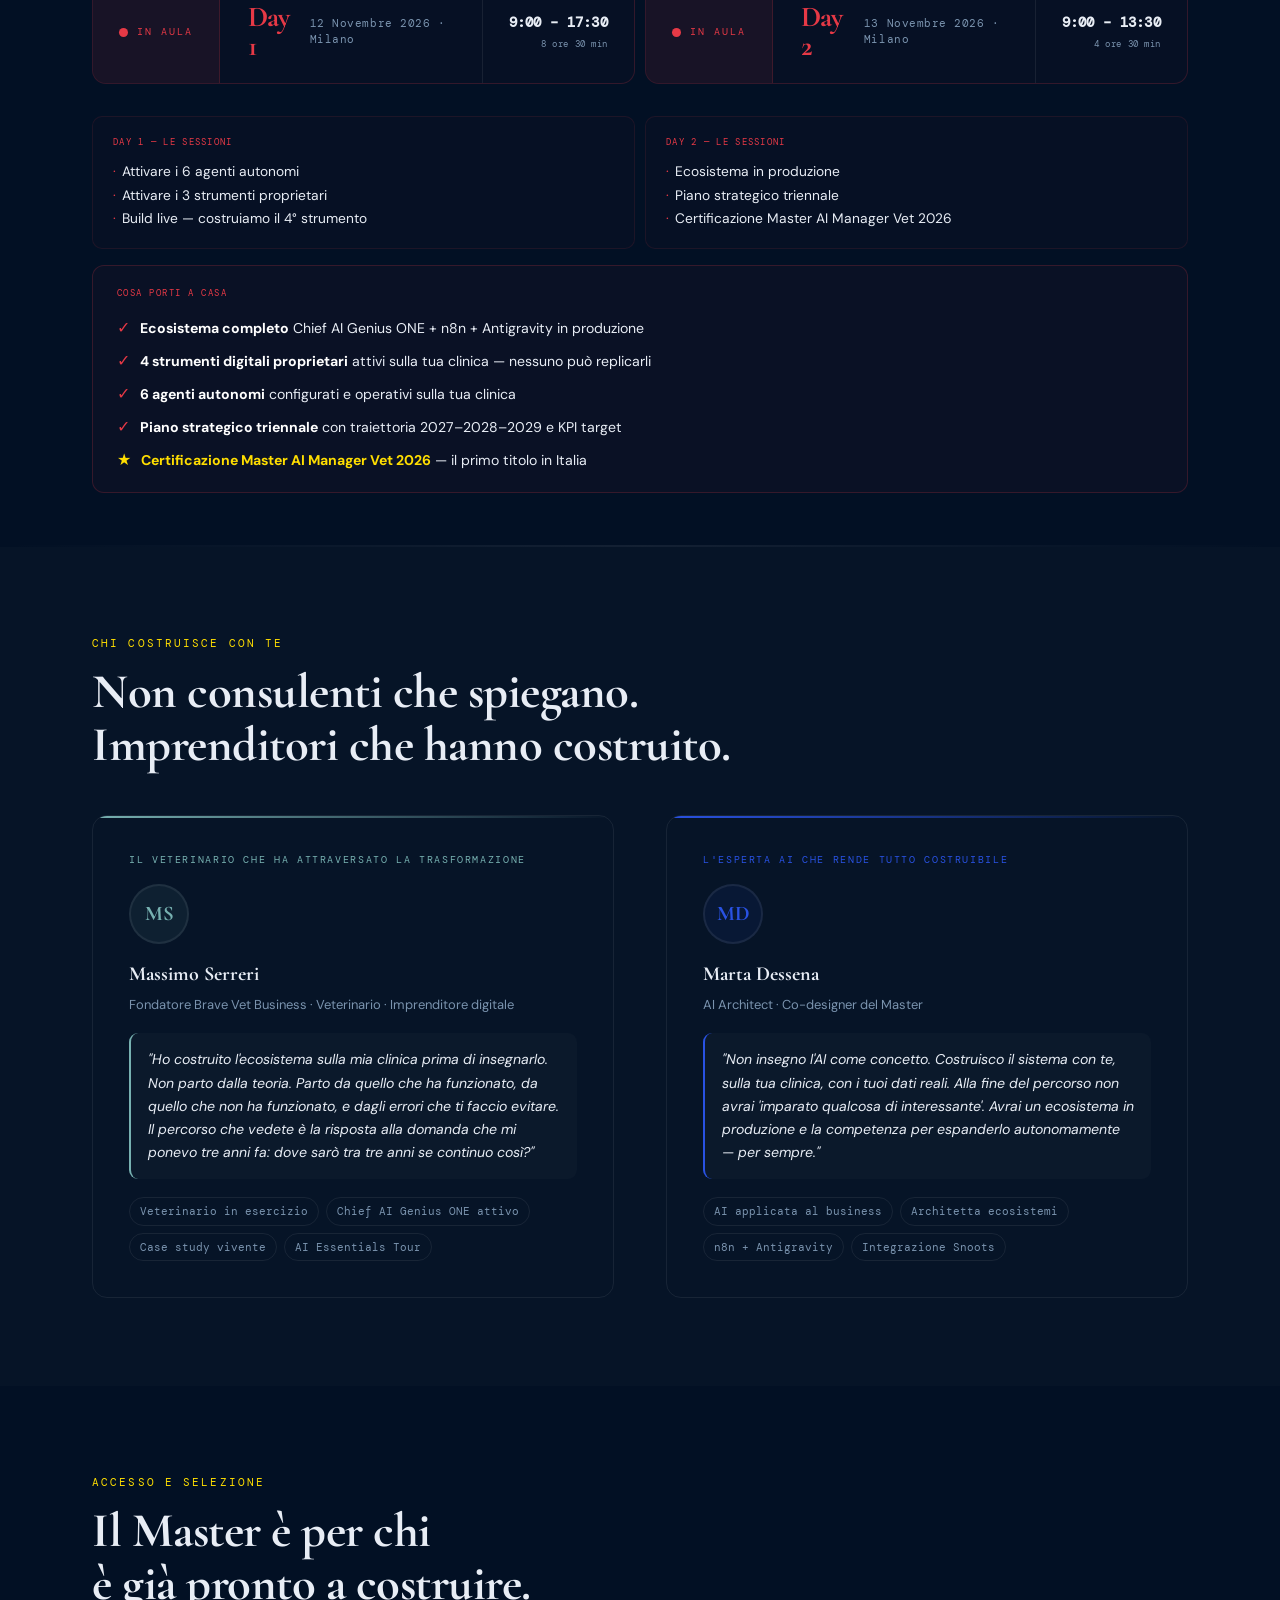
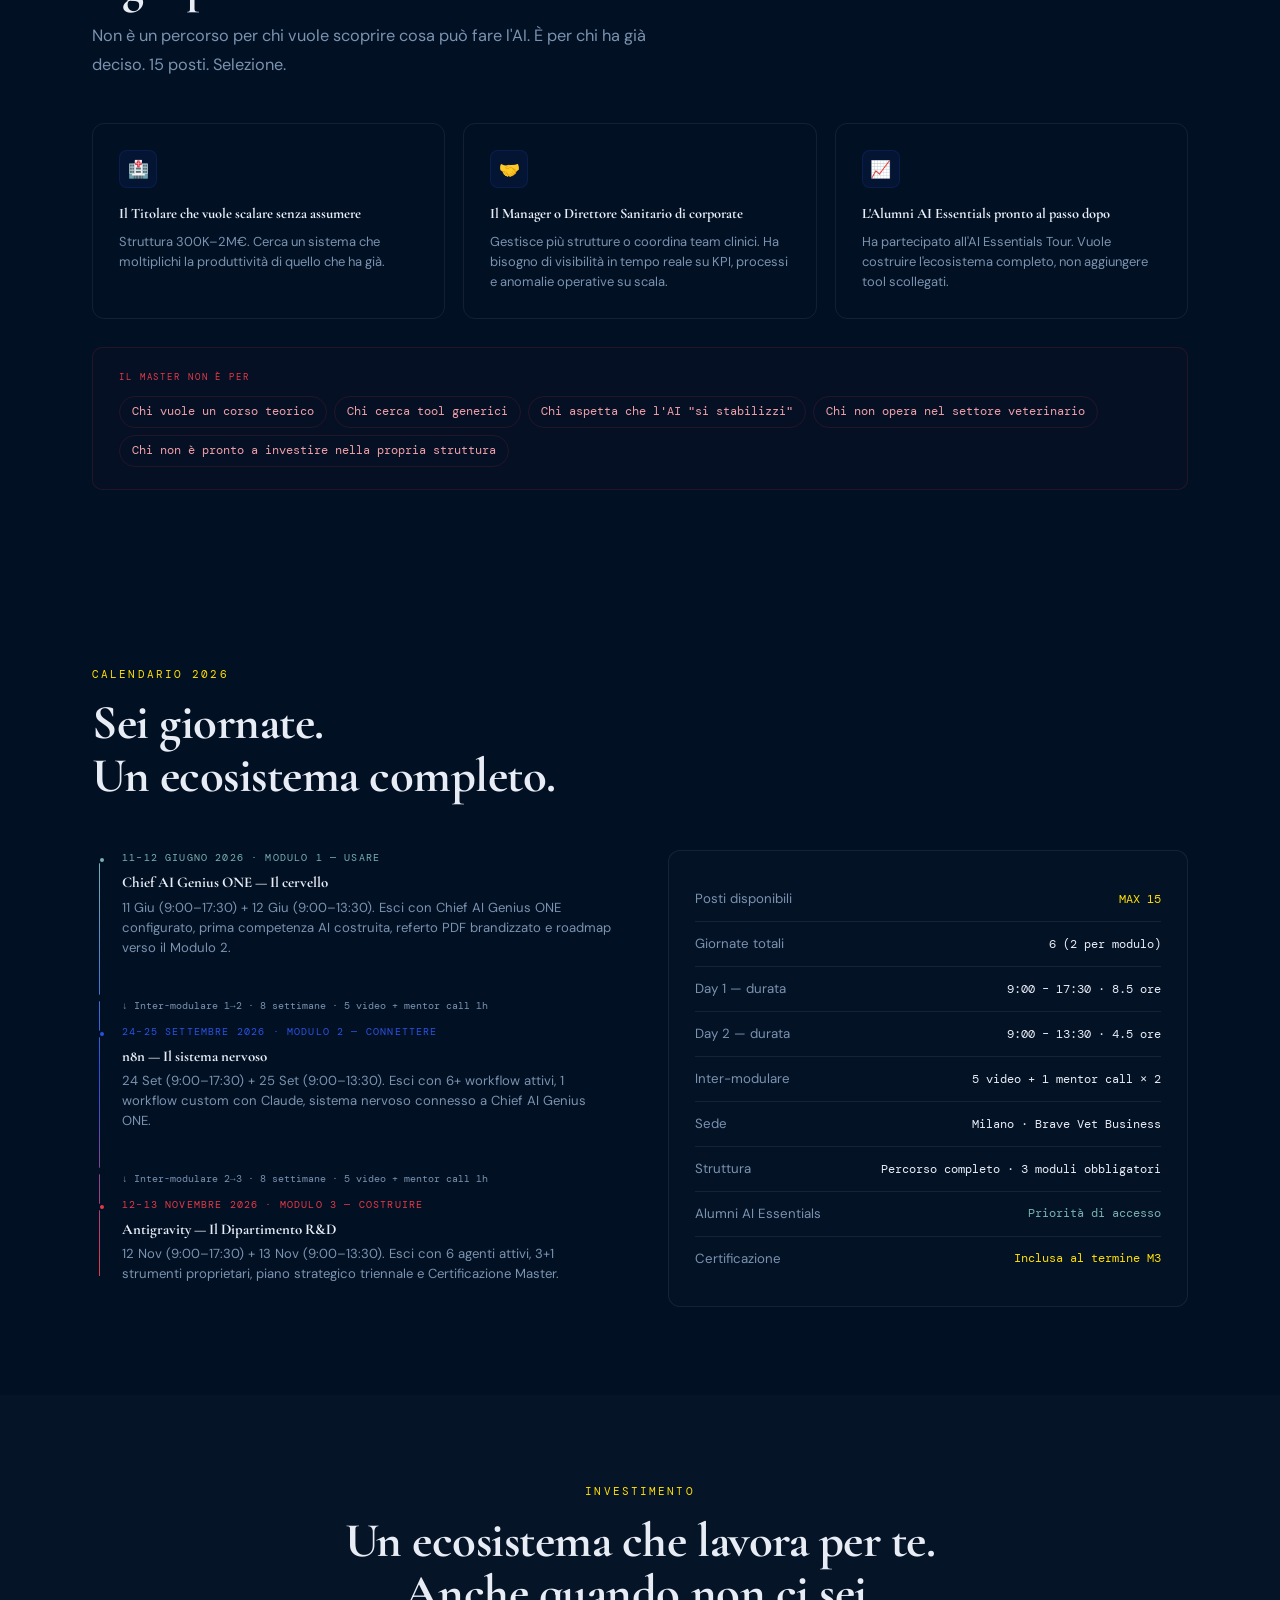
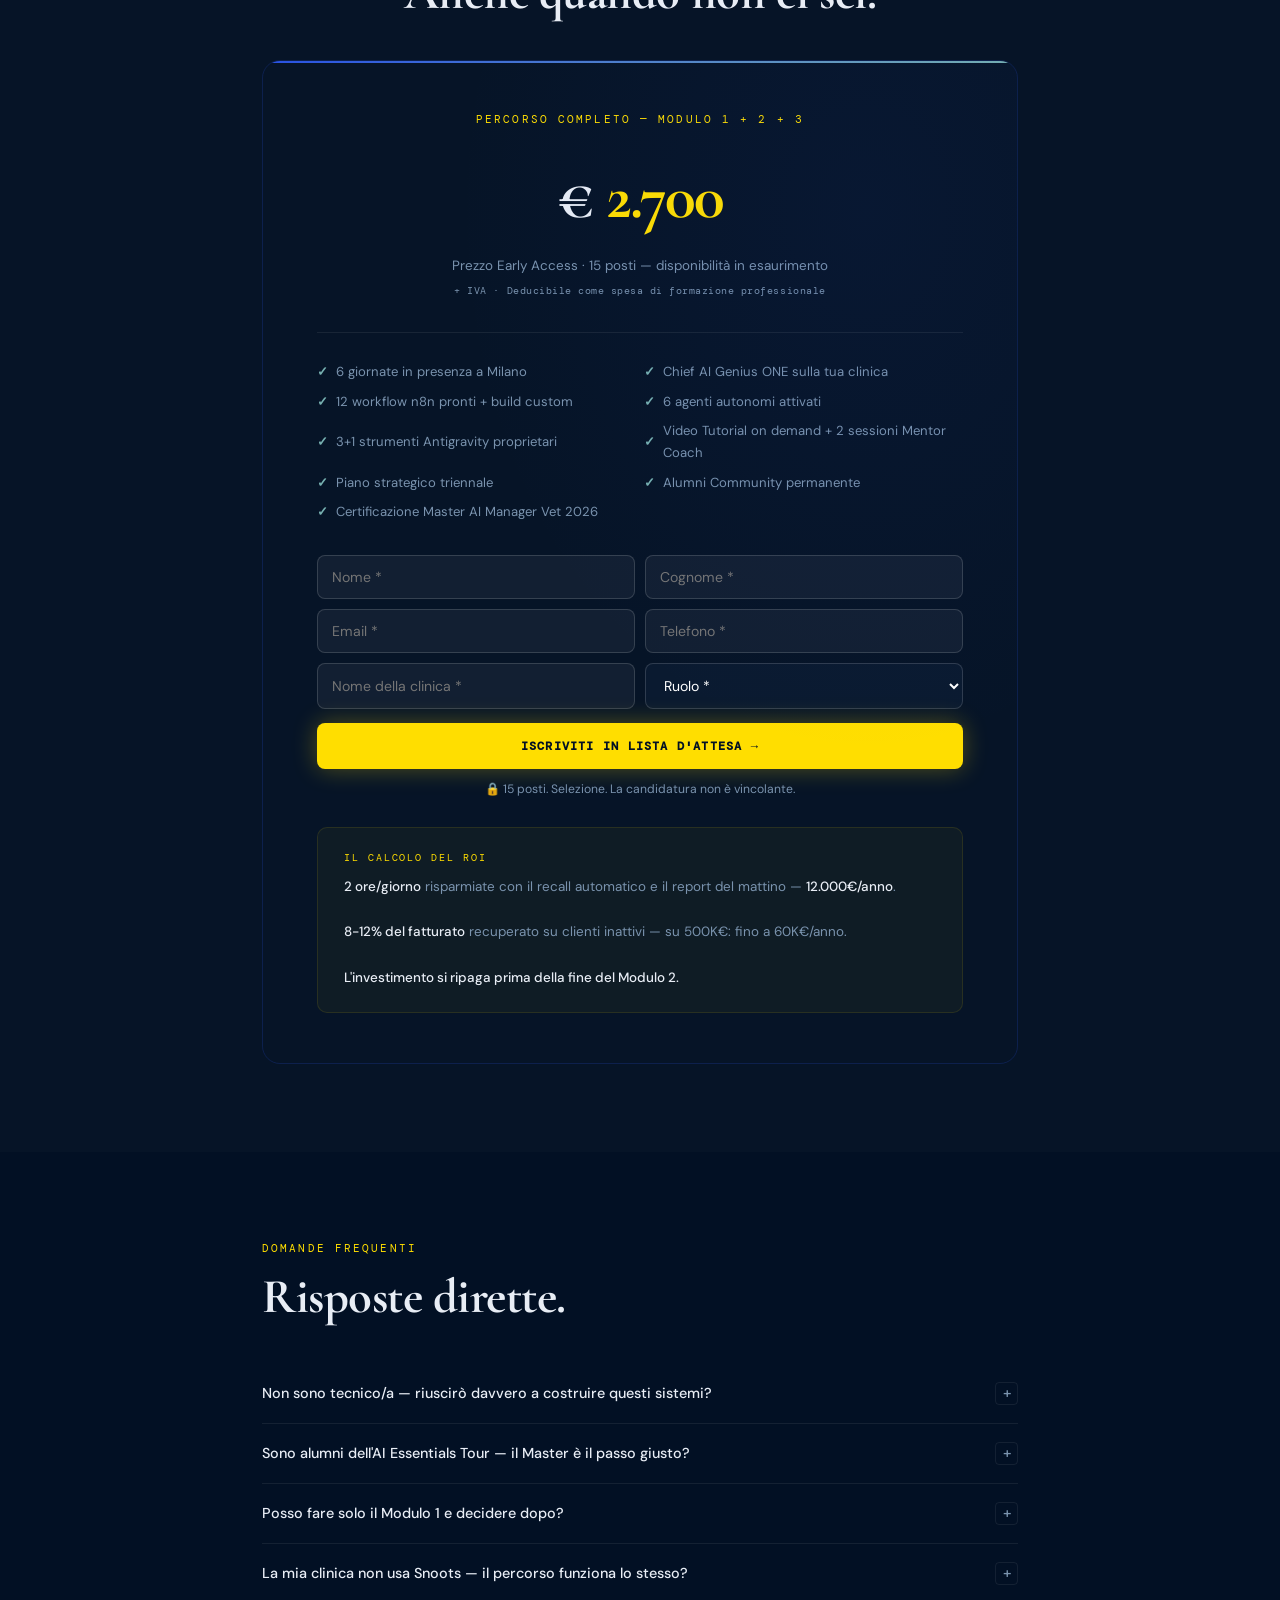
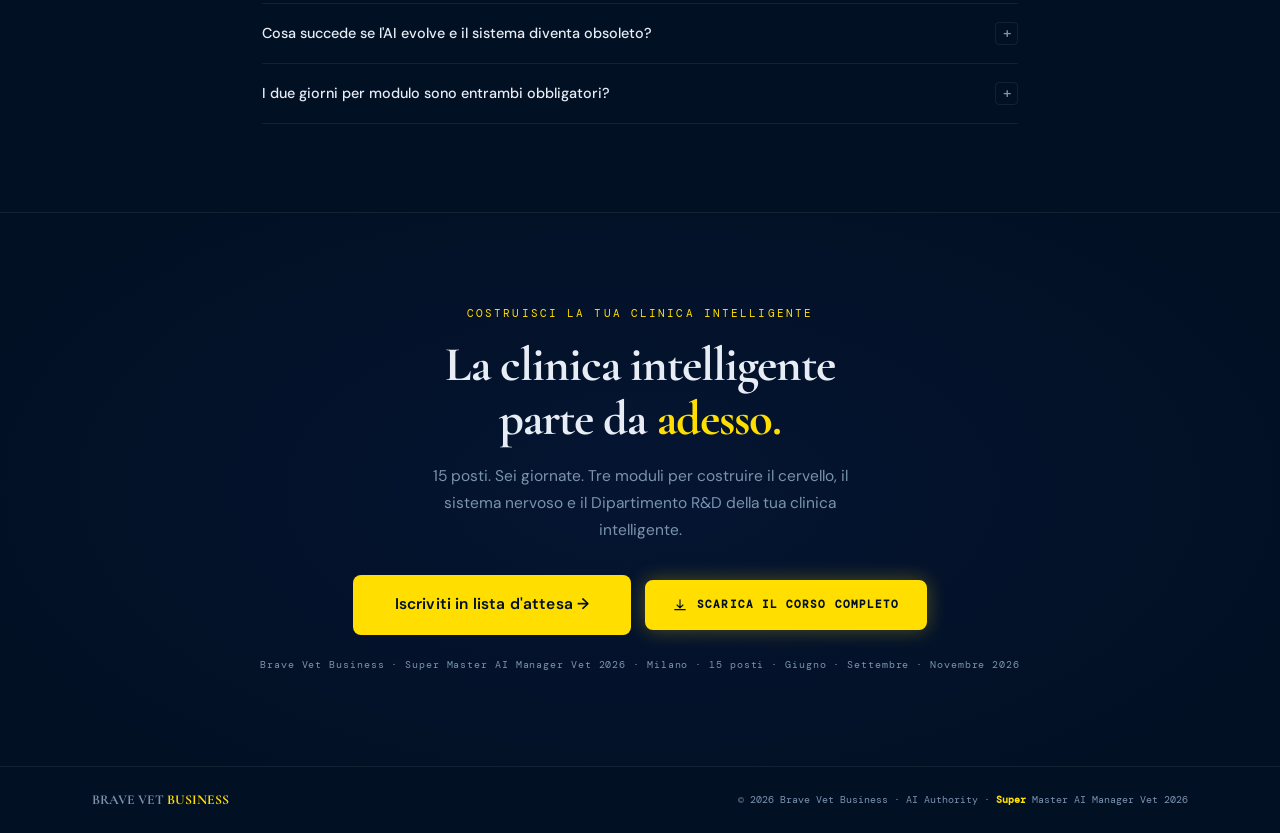
==== commit 99e52b93: "Rename landing_master_ai_vet_2026_v3-6.html to index.html" ====
--- a/index.html
+++ b/index.html
@@ -544,6 +544,26 @@
         🇮🇹 L'unico in Italia e in Europa
       </div>
     </div>
+
+    <!-- DATE STRIP PROMINENTE -->
+    <div class="rv" style="display:grid;grid-template-columns:1fr 1fr 1fr;gap:8px;margin-bottom:28px">
+      <div style="padding:14px 16px;border:1.5px solid rgba(119,177,177,.5);border-radius:10px;background:rgba(119,177,177,.07);text-align:center">
+        <div style="font-family:var(--ff-m);font-size:.56rem;letter-spacing:.16em;text-transform:uppercase;color:var(--teal);margin-bottom:5px">Modulo 1 — USARE</div>
+        <div style="font-family:var(--ff-h);font-size:1.15rem;font-weight:800;color:var(--white);line-height:1.1">11–12 Giugno</div>
+        <div style="font-family:var(--ff-m);font-size:.6rem;color:var(--teal);margin-top:3px;letter-spacing:.06em">Milano · 2026</div>
+      </div>
+      <div style="padding:14px 16px;border:1.5px solid rgba(41,82,227,.5);border-radius:10px;background:rgba(41,82,227,.07);text-align:center">
+        <div style="font-family:var(--ff-m);font-size:.56rem;letter-spacing:.16em;text-transform:uppercase;color:var(--blue);margin-bottom:5px">Modulo 2 — CONNETTERE</div>
+        <div style="font-family:var(--ff-h);font-size:1.15rem;font-weight:800;color:var(--white);line-height:1.1">24–25 Settembre</div>
+        <div style="font-family:var(--ff-m);font-size:.6rem;color:var(--blue);margin-top:3px;letter-spacing:.06em">Milano · 2026</div>
+      </div>
+      <div style="padding:14px 16px;border:1.5px solid rgba(230,57,70,.5);border-radius:10px;background:rgba(230,57,70,.07);text-align:center">
+        <div style="font-family:var(--ff-m);font-size:.56rem;letter-spacing:.16em;text-transform:uppercase;color:var(--red);margin-bottom:5px">Modulo 3 — COSTRUIRE</div>
+        <div style="font-family:var(--ff-h);font-size:1.15rem;font-weight:800;color:var(--white);line-height:1.1">12–13 Novembre</div>
+        <div style="font-family:var(--ff-m);font-size:.6rem;color:var(--red);margin-top:3px;letter-spacing:.06em">Milano · 2026</div>
+      </div>
+    </div>
+
     <div class="hero-acts">
       <a href="#candidatura" class="btn btn-y btn-lg">Iscriviti in lista d'attesa →</a>
       <a href="#ecosistema" class="btn btn-o">Scopri i moduli ↓</a>
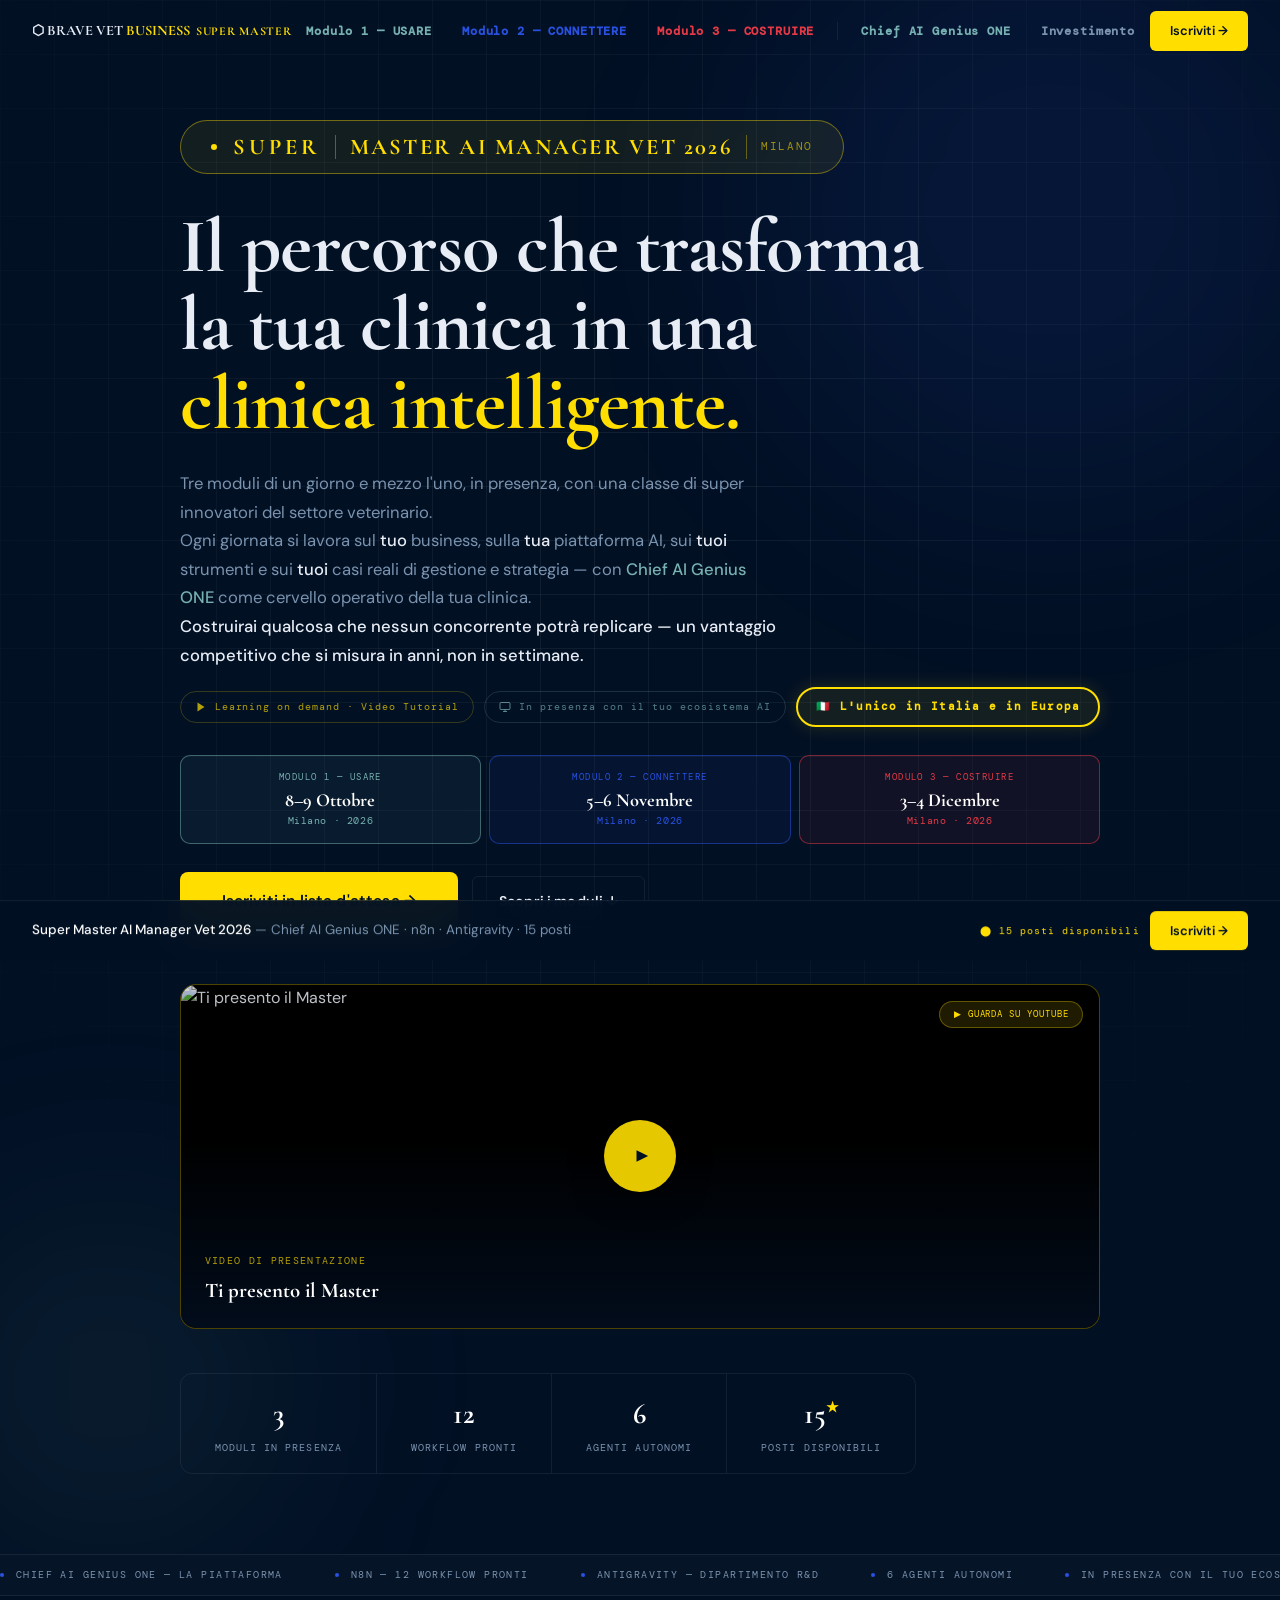
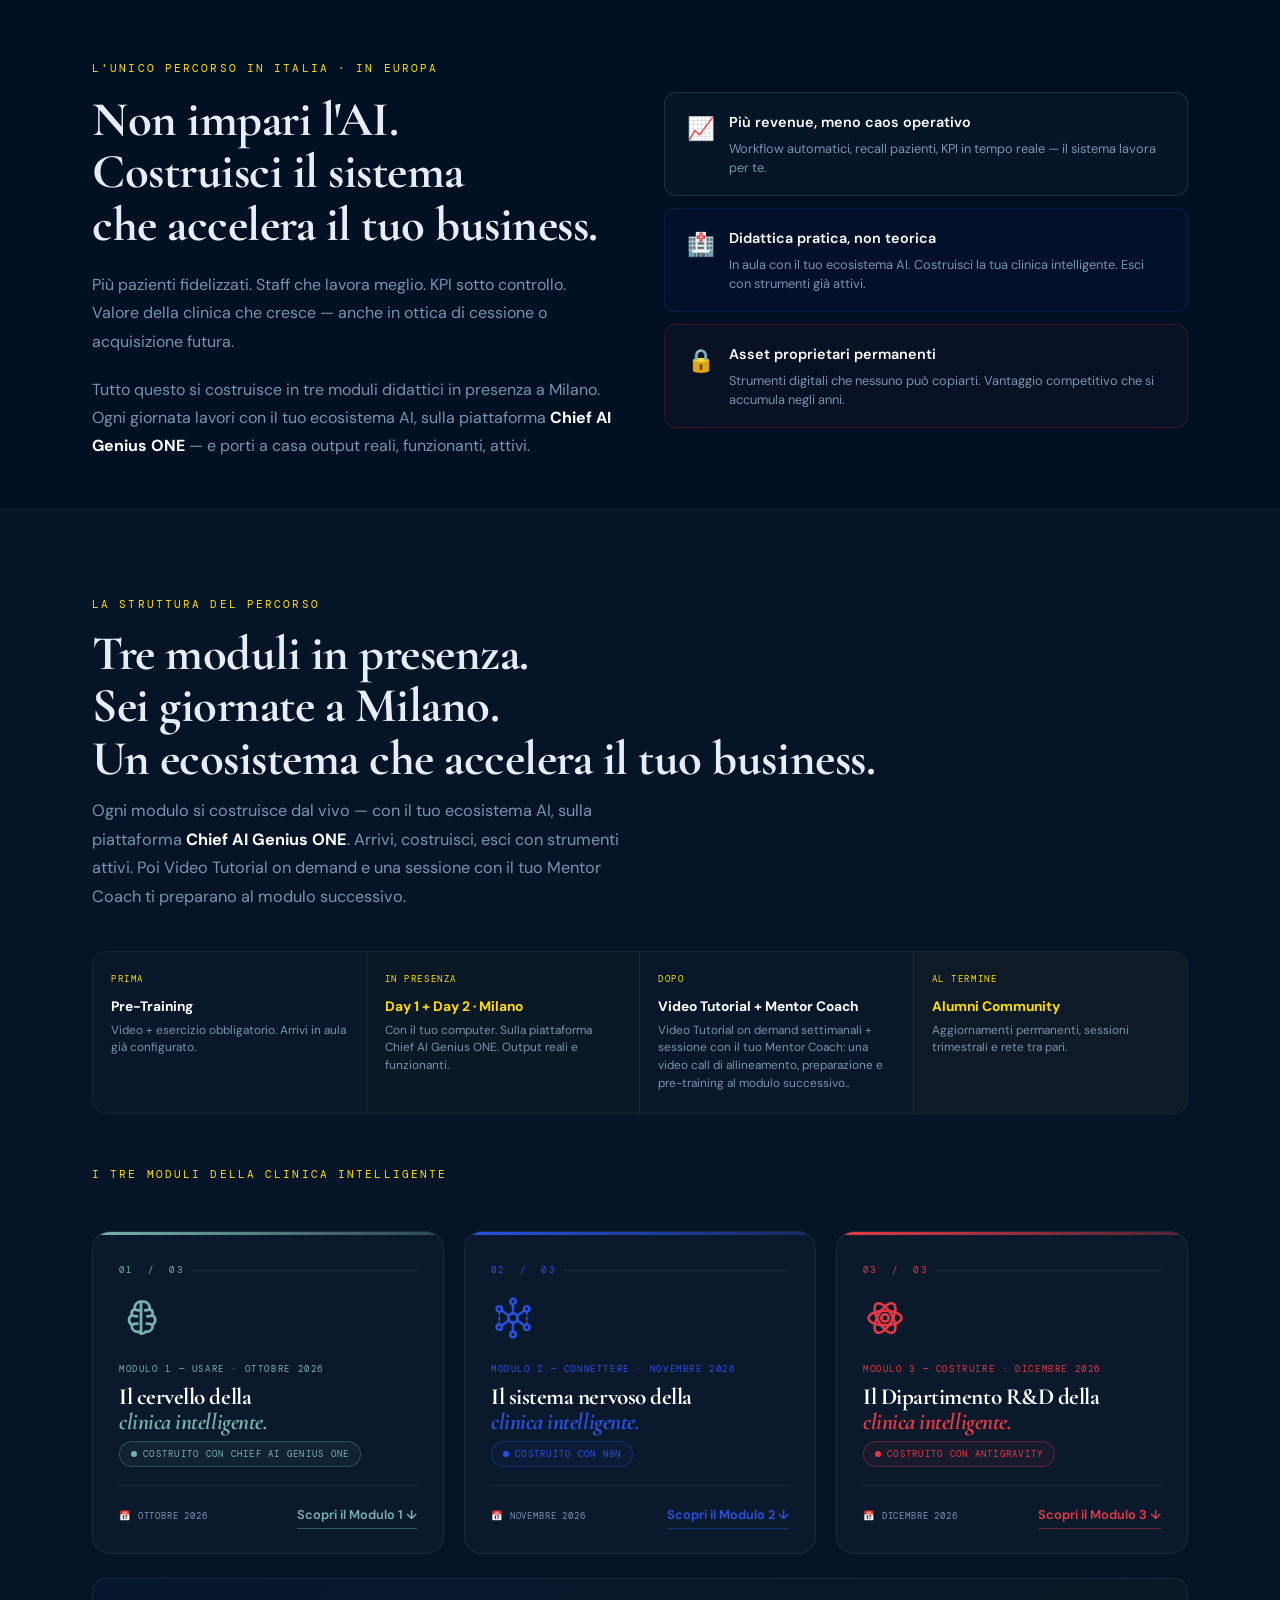
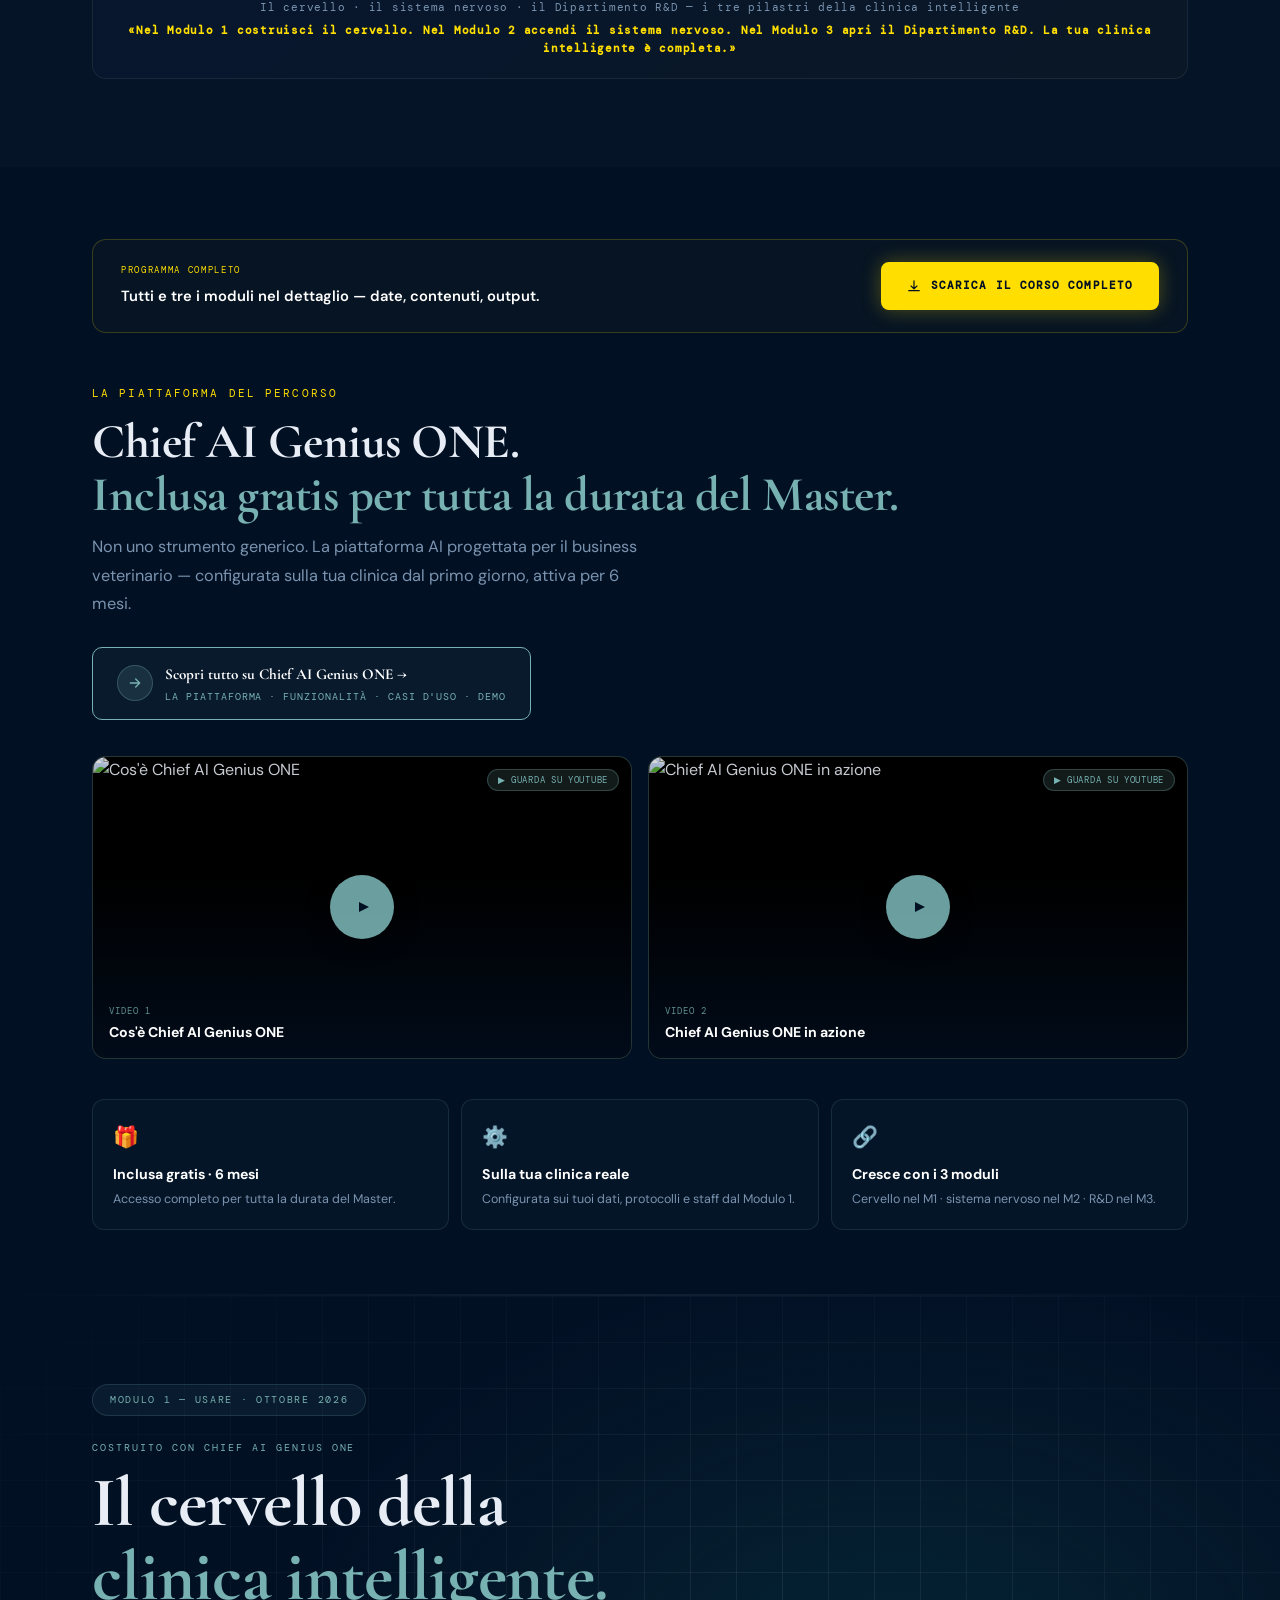
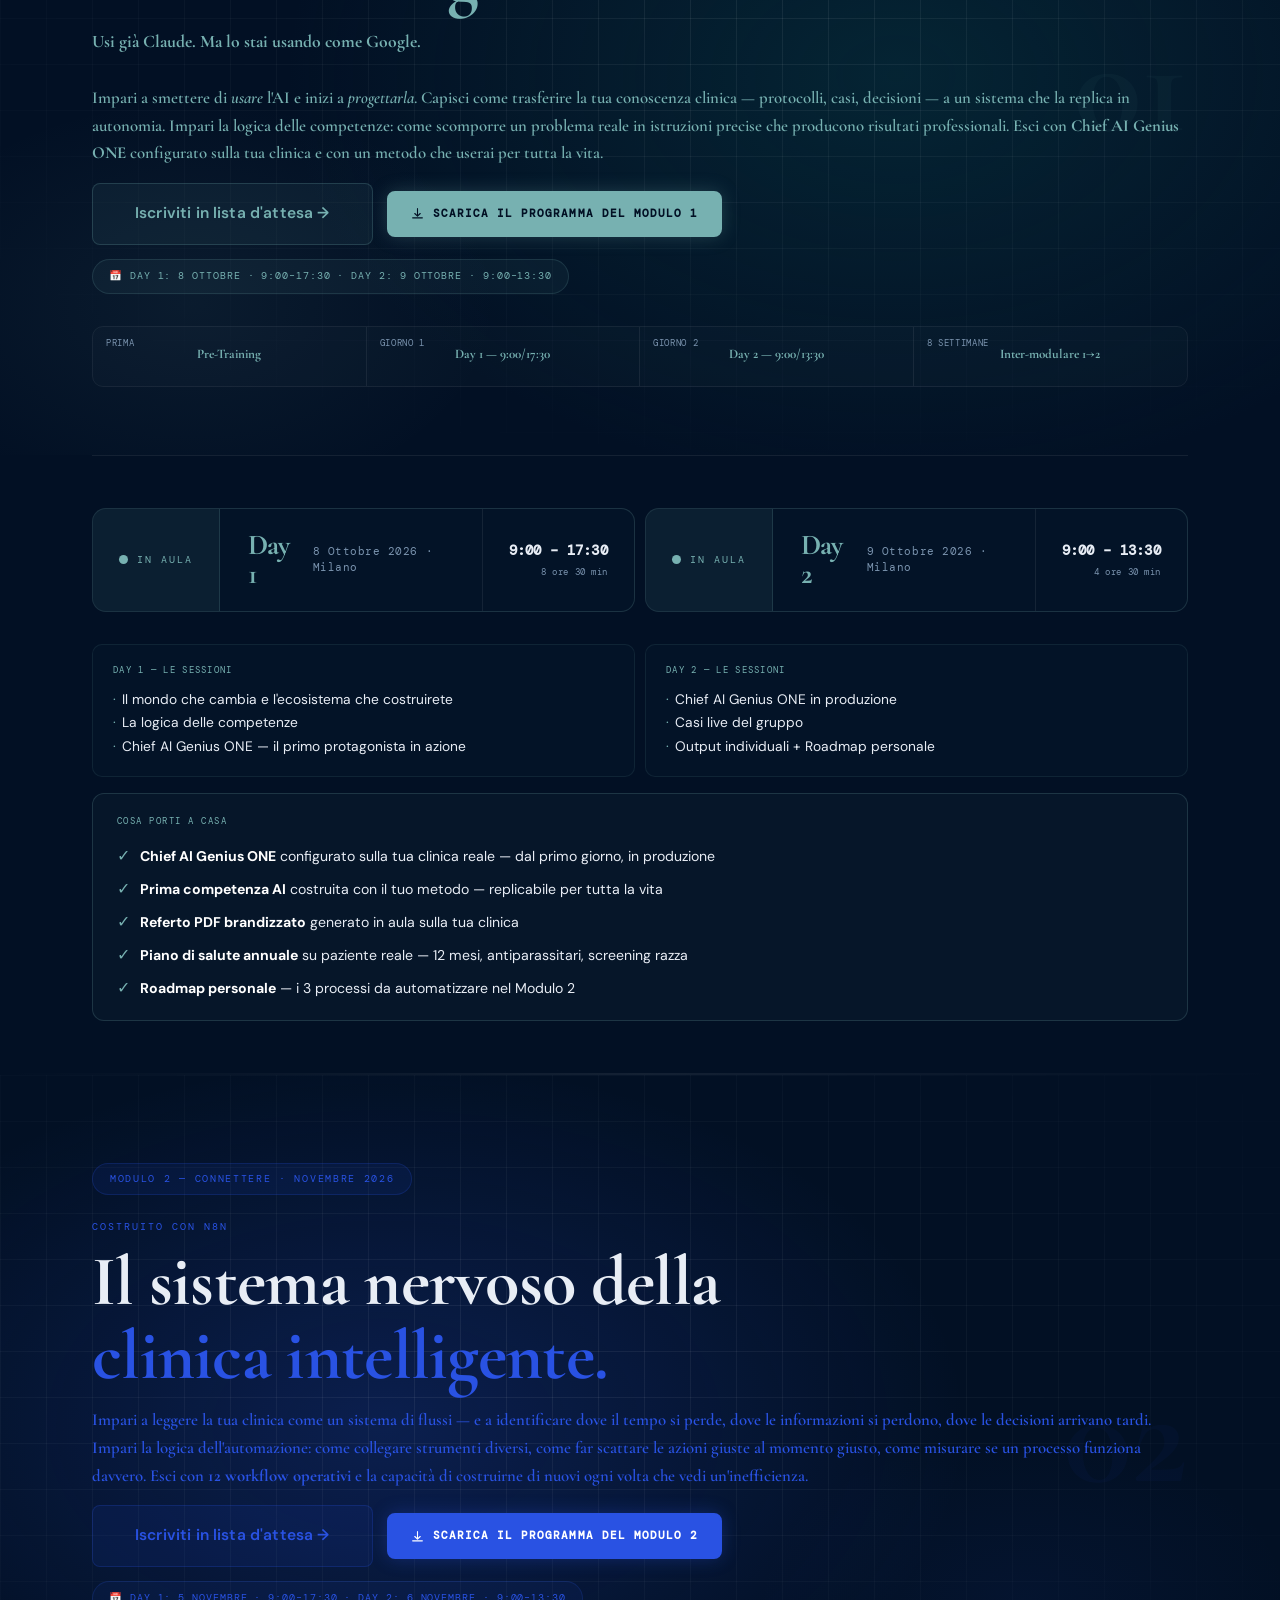
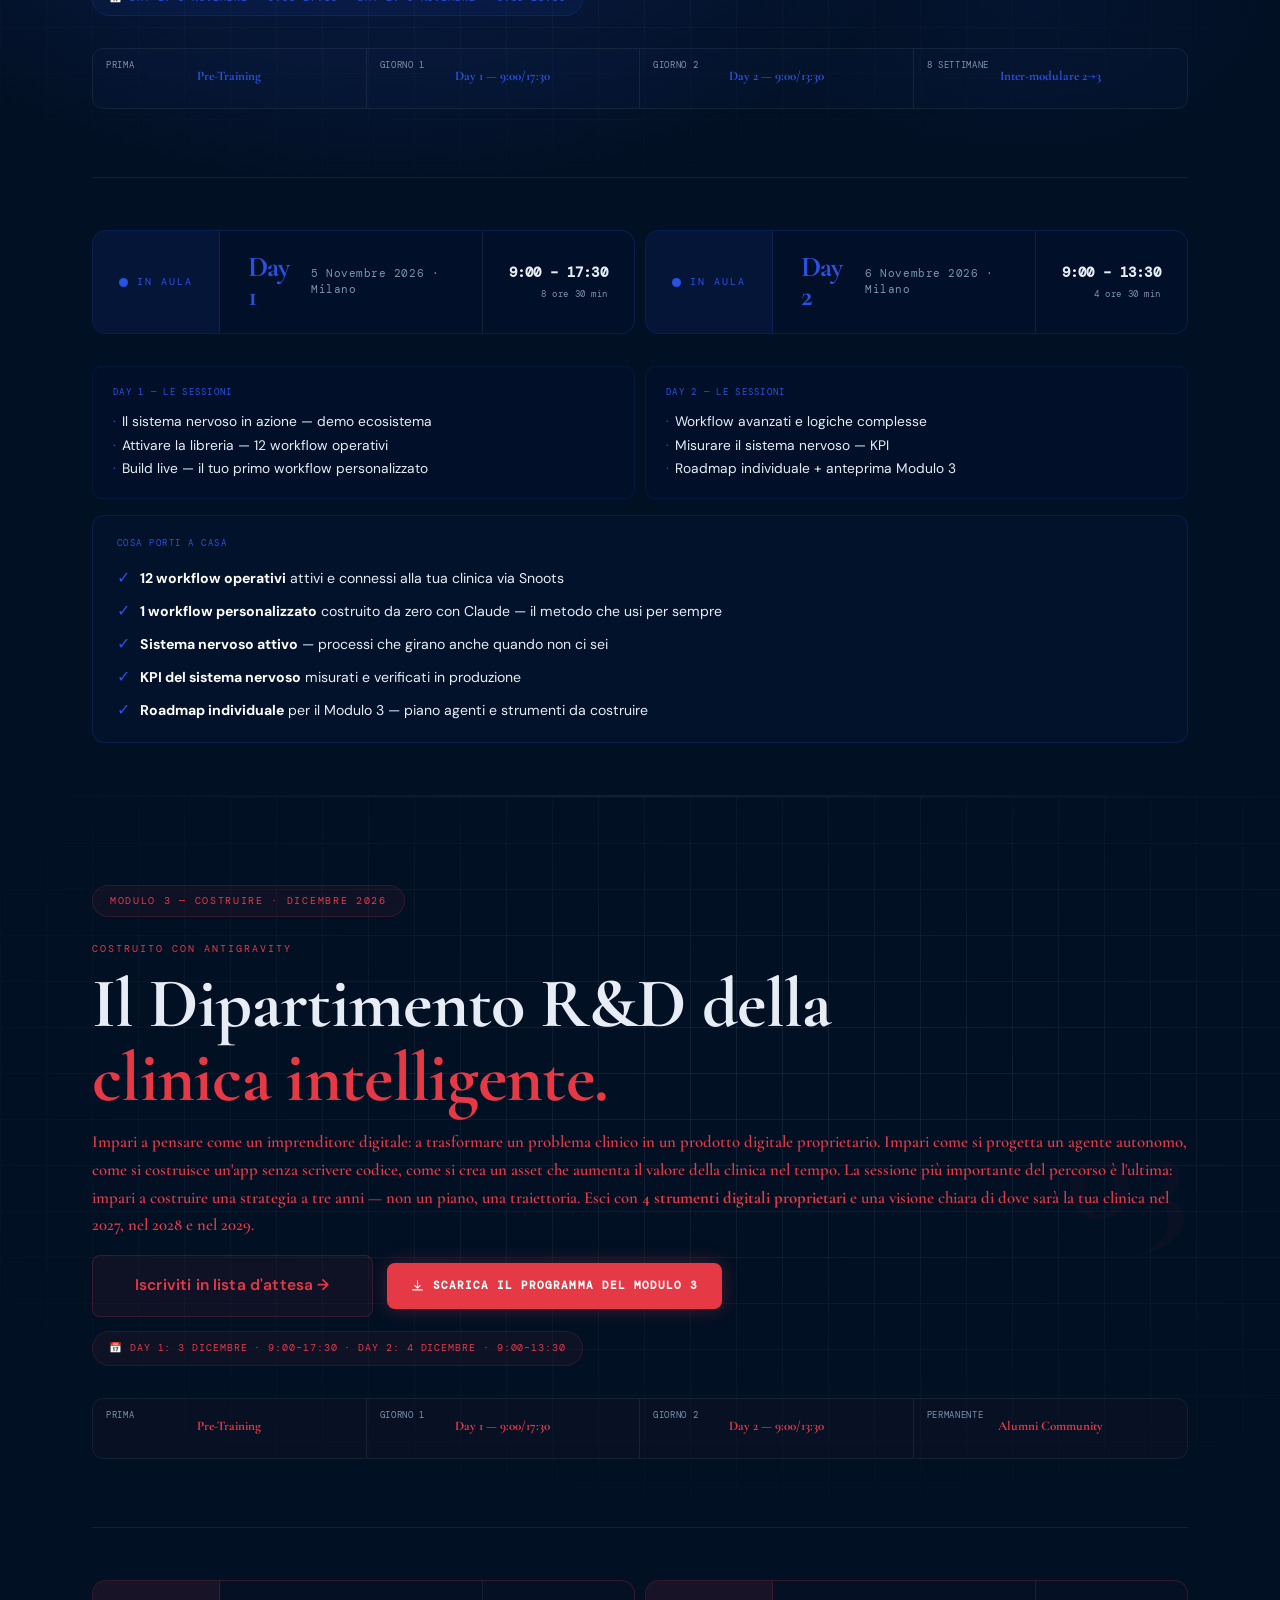
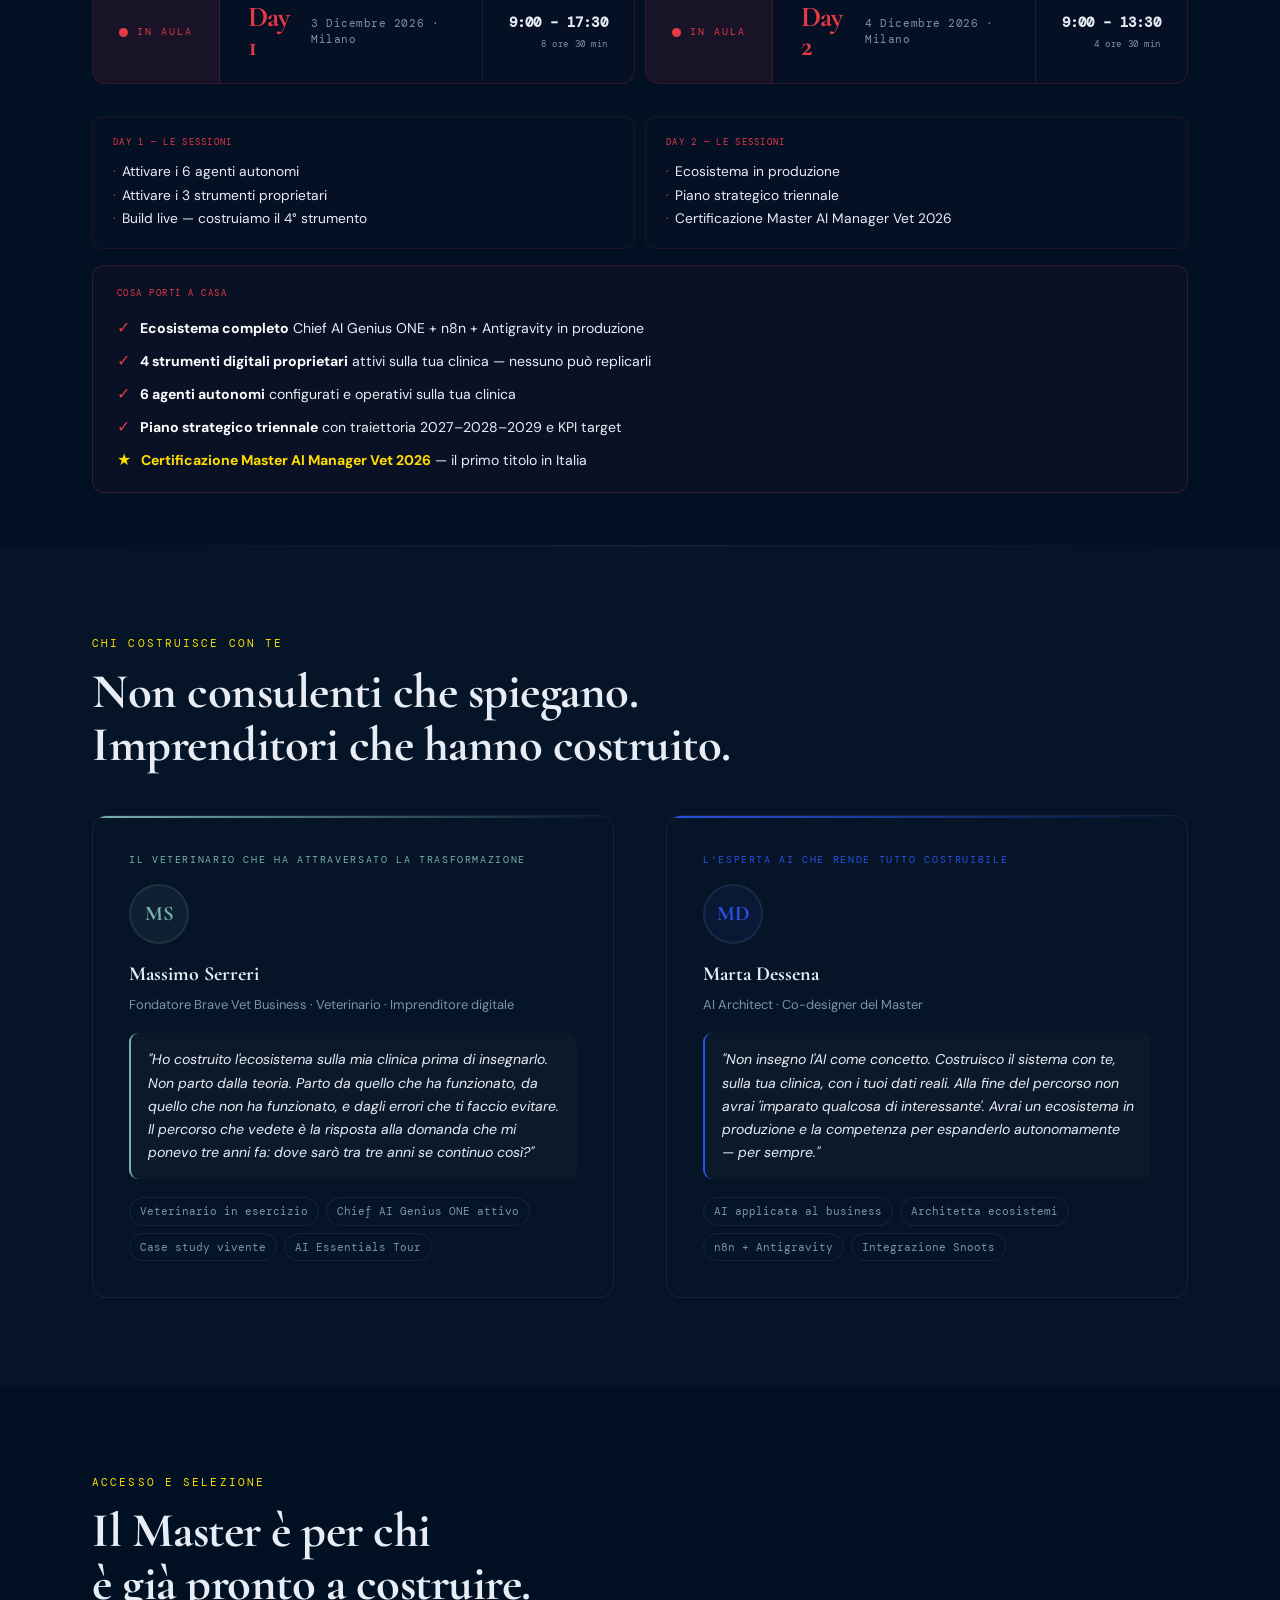
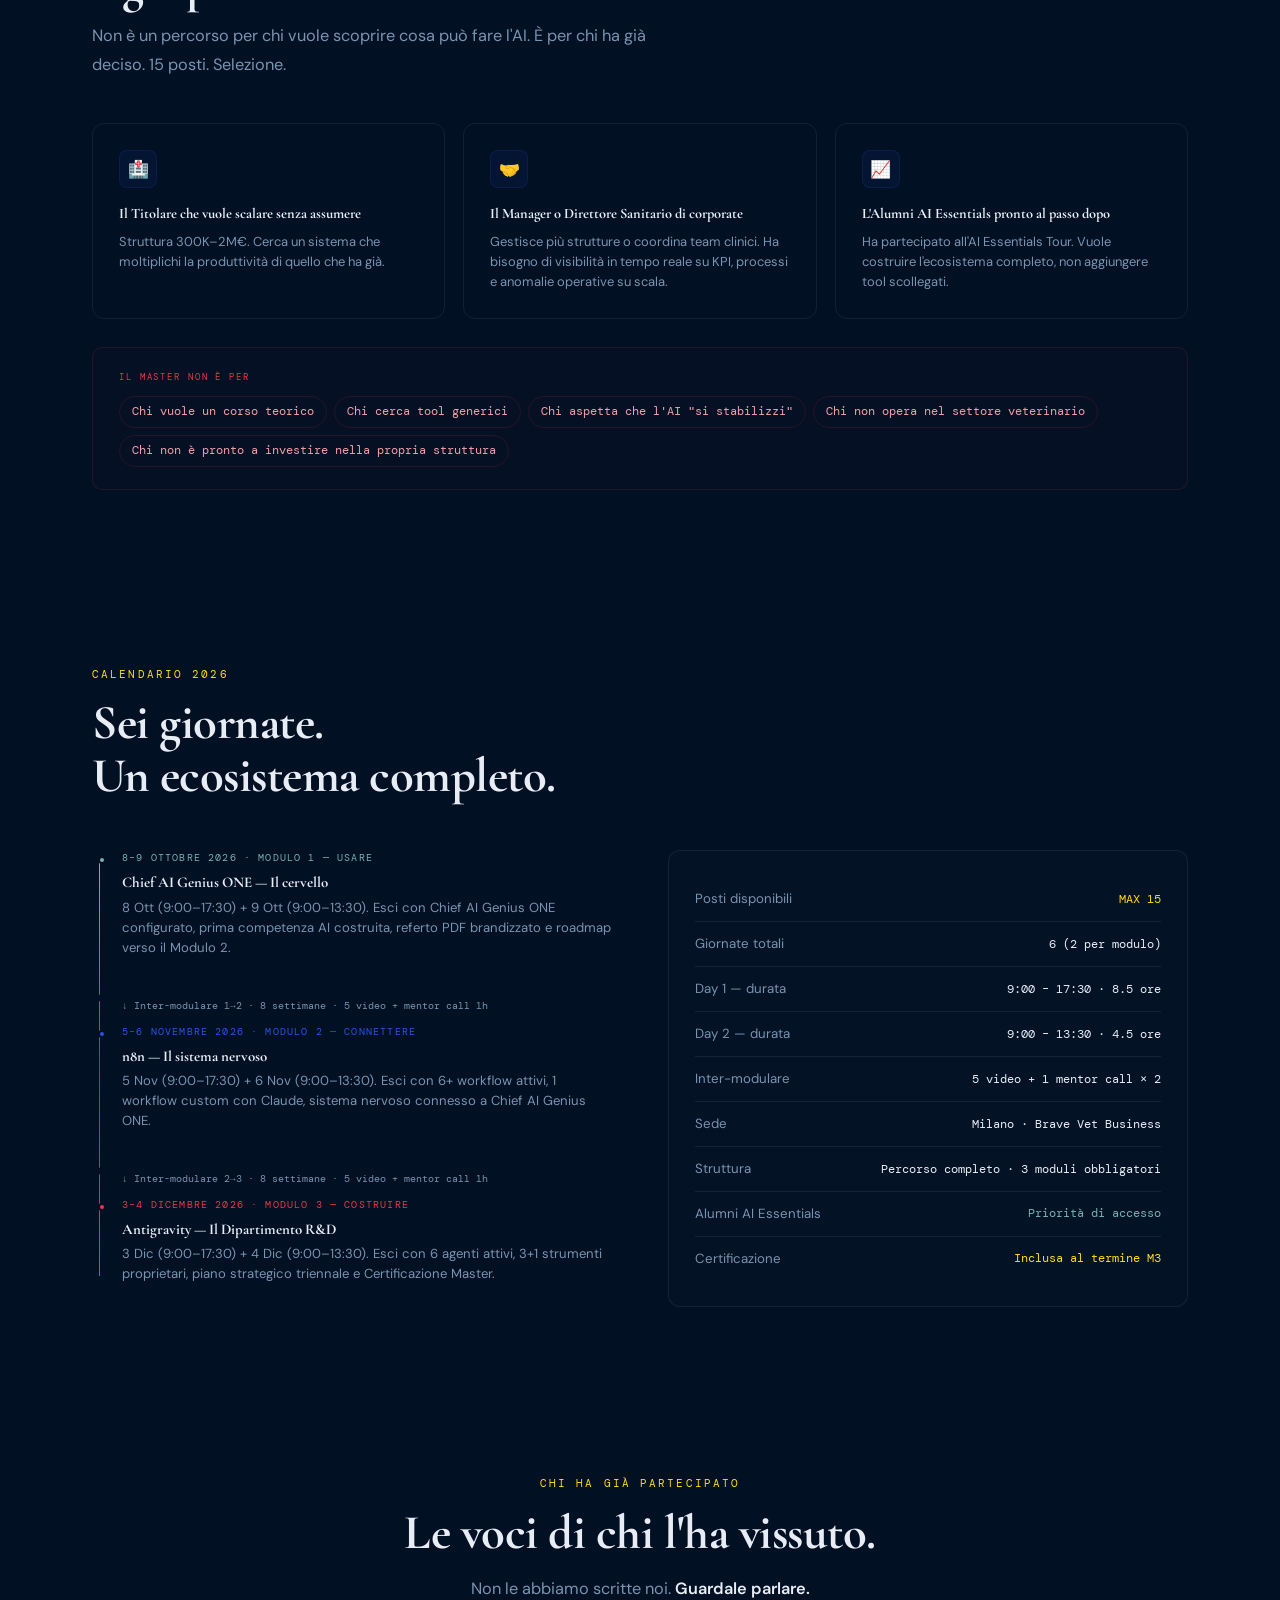
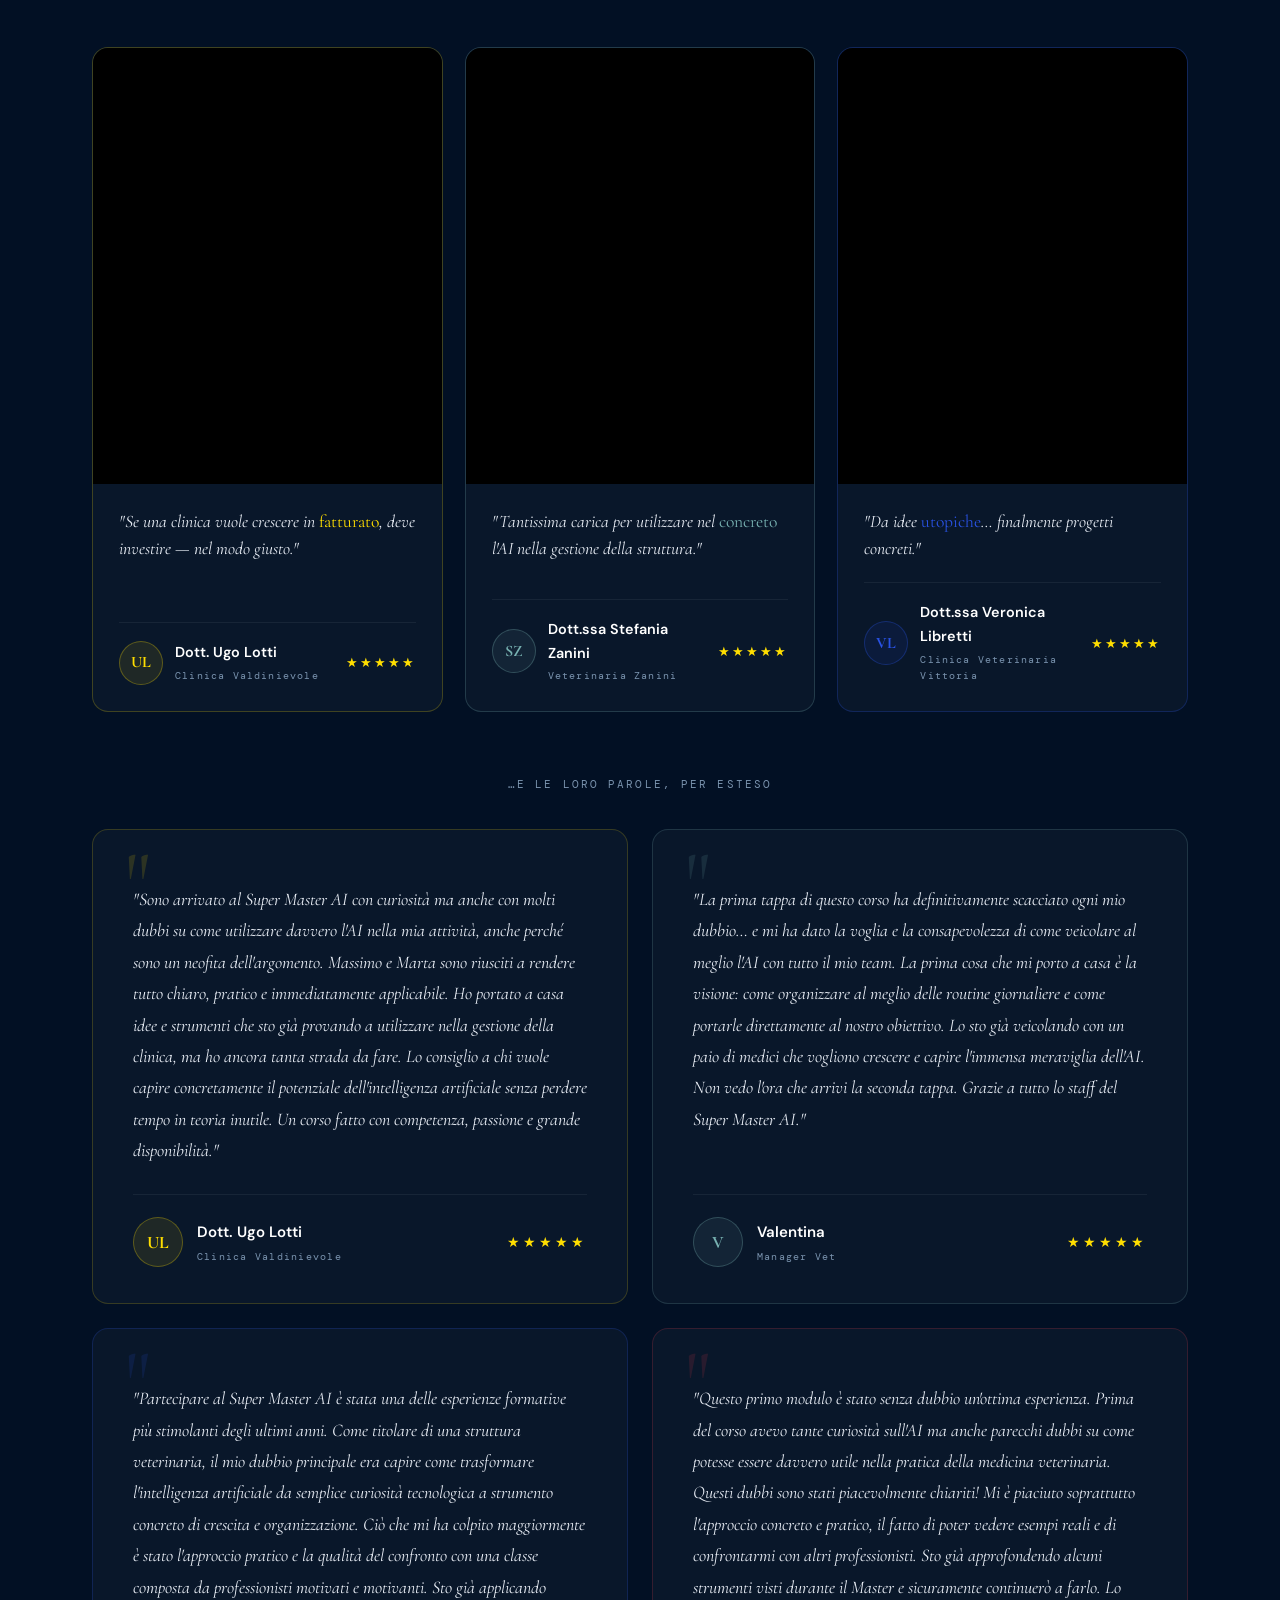
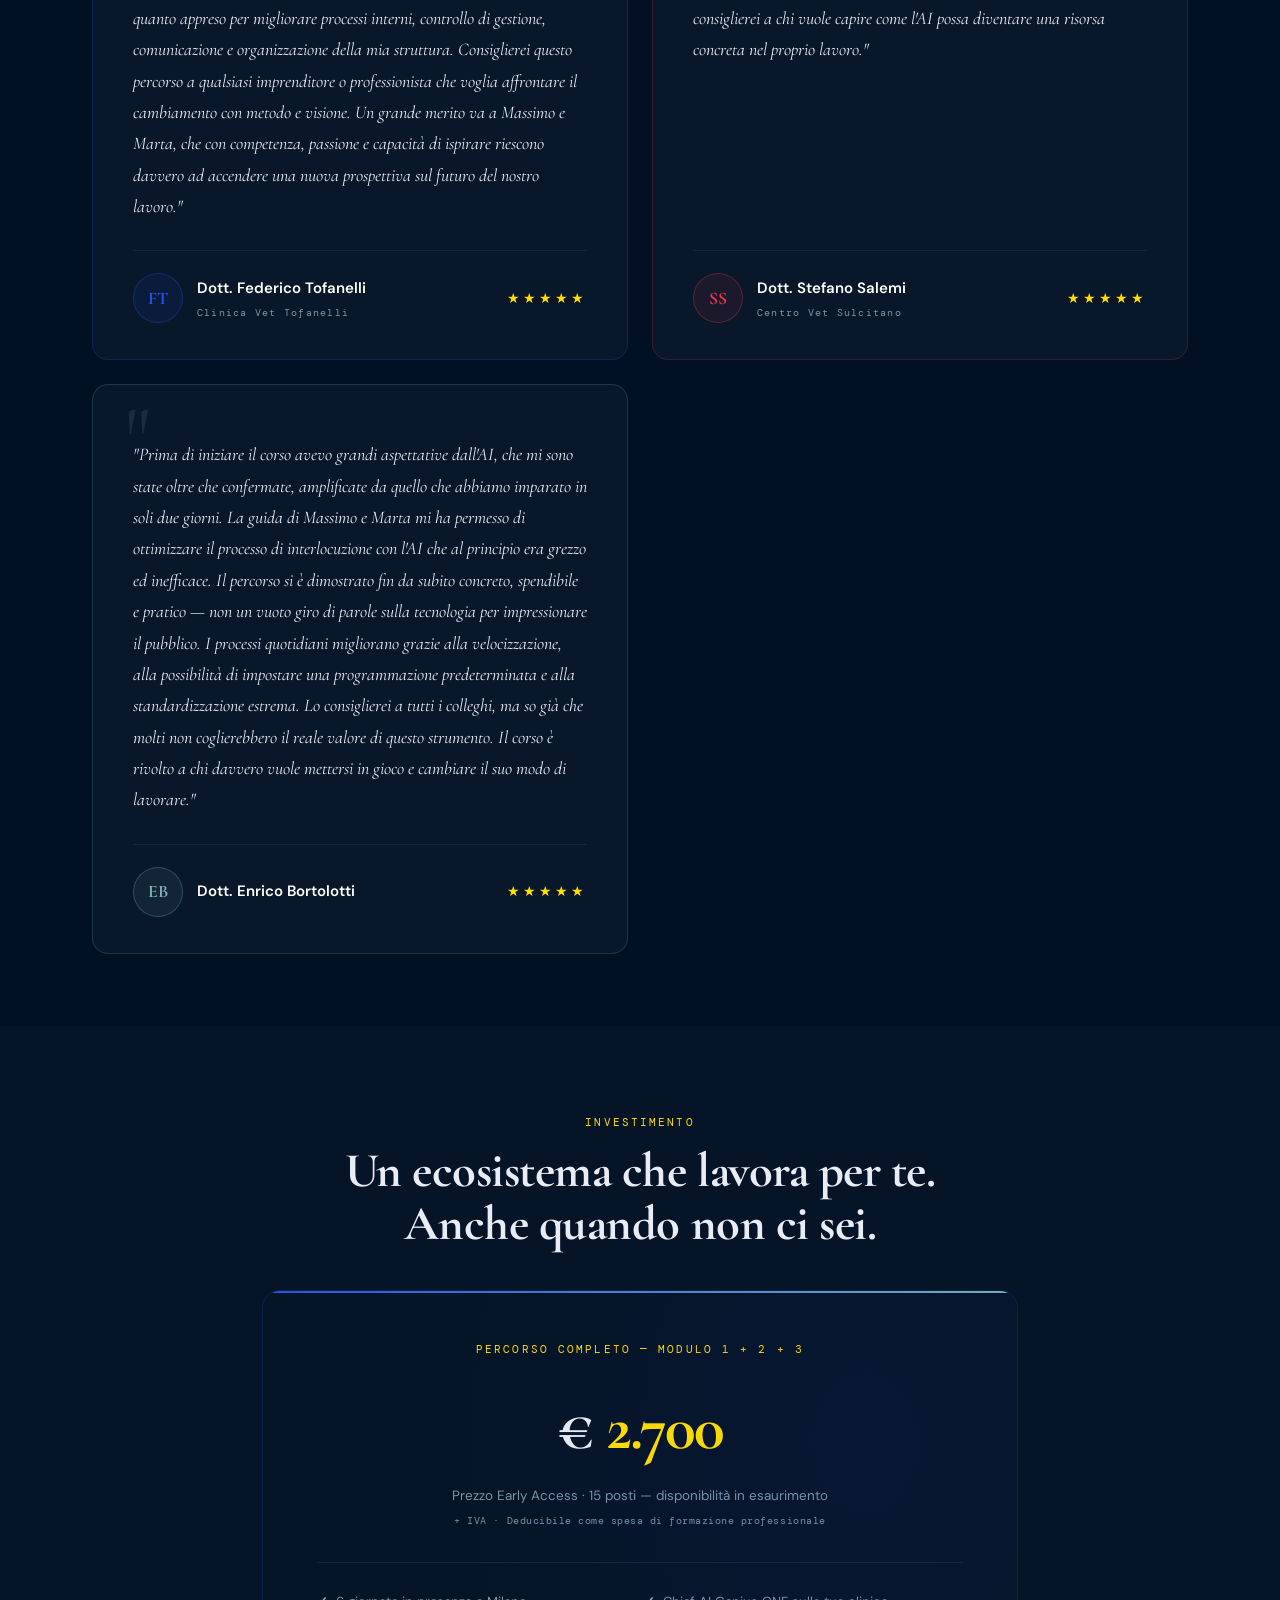
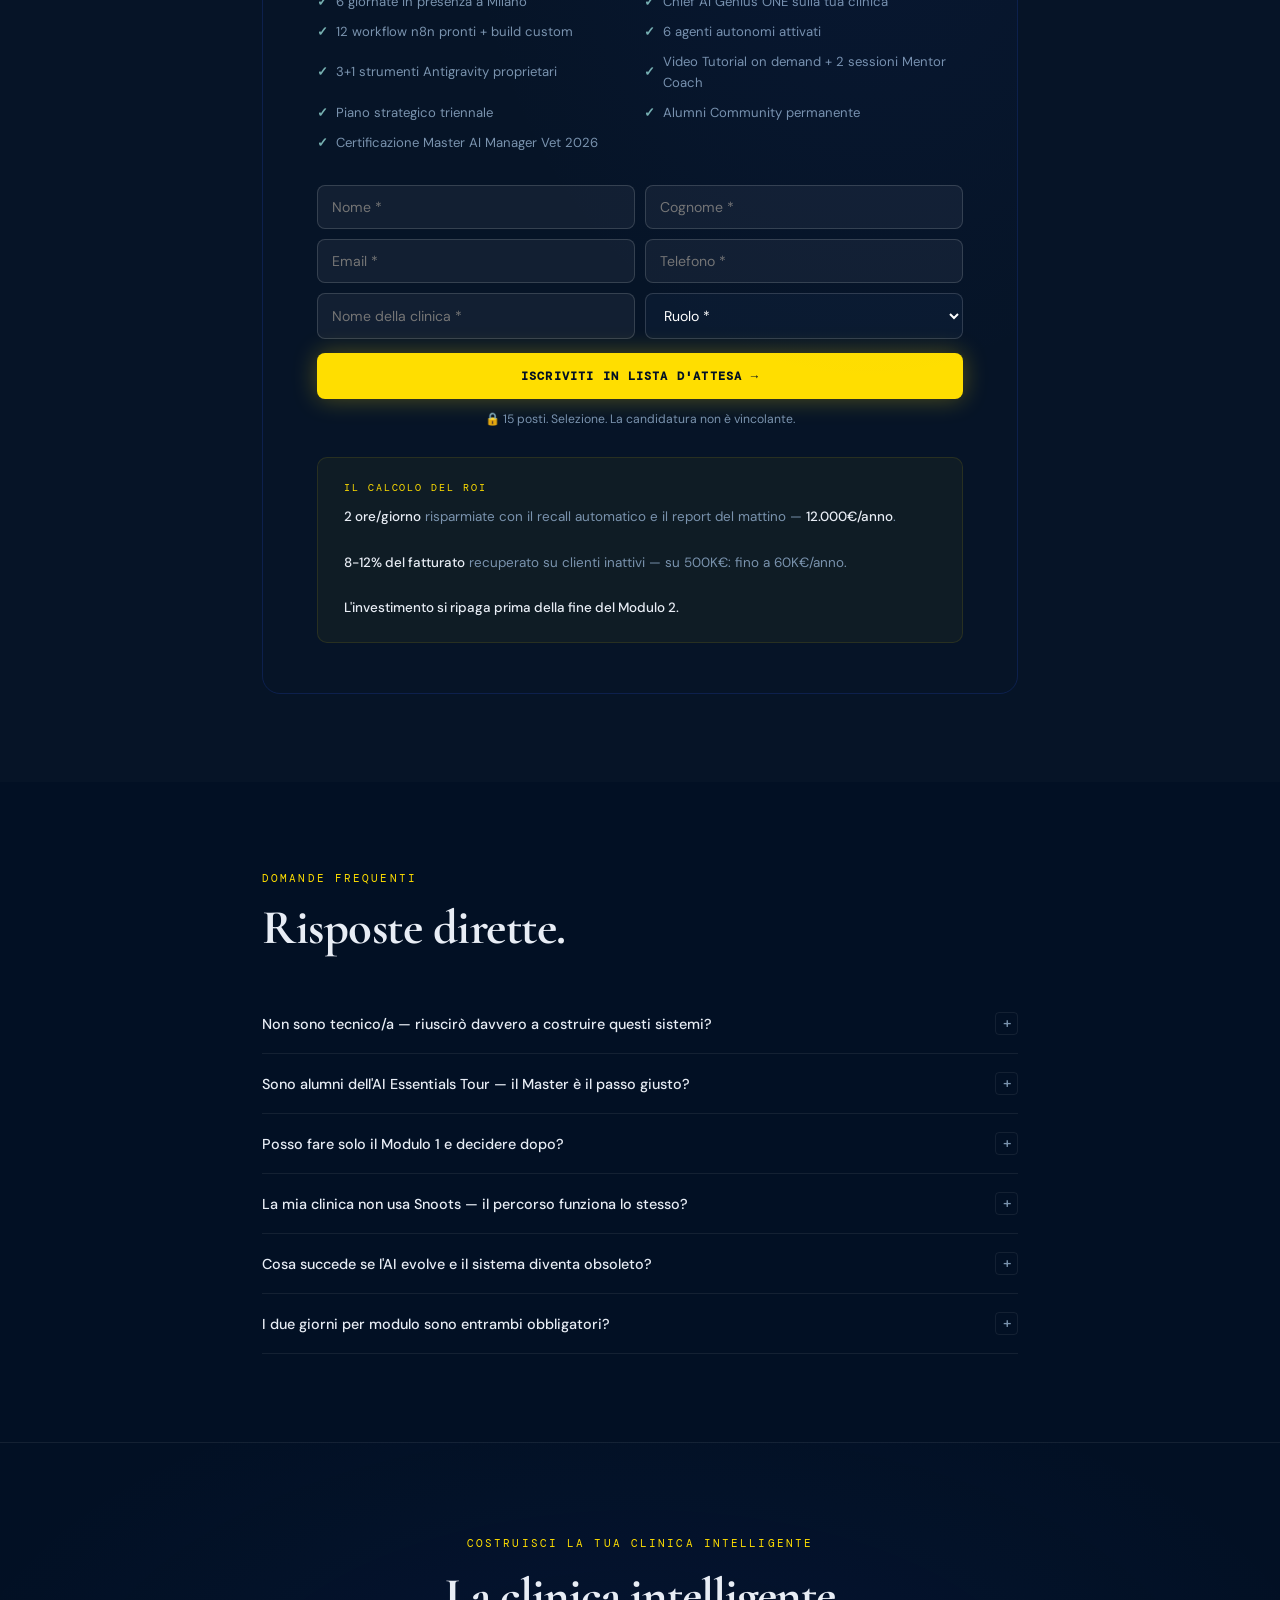
==== commit f9e06394: "Modulo 1 2a ed: correzione data 9-10 -> 8-9 ottobre + allineamento landing 2a edizione" ====
--- a/index.html
+++ b/index.html
@@ -549,17 +549,17 @@
     <div class="rv" style="display:grid;grid-template-columns:1fr 1fr 1fr;gap:8px;margin-bottom:28px">
       <div style="padding:14px 16px;border:1.5px solid rgba(119,177,177,.5);border-radius:10px;background:rgba(119,177,177,.07);text-align:center">
         <div style="font-family:var(--ff-m);font-size:.56rem;letter-spacing:.16em;text-transform:uppercase;color:var(--teal);margin-bottom:5px">Modulo 1 — USARE</div>
-        <div style="font-family:var(--ff-h);font-size:1.15rem;font-weight:800;color:var(--white);line-height:1.1">11–12 Giugno</div>
+        <div style="font-family:var(--ff-h);font-size:1.15rem;font-weight:800;color:var(--white);line-height:1.1">8–9 Ottobre</div>
         <div style="font-family:var(--ff-m);font-size:.6rem;color:var(--teal);margin-top:3px;letter-spacing:.06em">Milano · 2026</div>
       </div>
       <div style="padding:14px 16px;border:1.5px solid rgba(41,82,227,.5);border-radius:10px;background:rgba(41,82,227,.07);text-align:center">
         <div style="font-family:var(--ff-m);font-size:.56rem;letter-spacing:.16em;text-transform:uppercase;color:var(--blue);margin-bottom:5px">Modulo 2 — CONNETTERE</div>
-        <div style="font-family:var(--ff-h);font-size:1.15rem;font-weight:800;color:var(--white);line-height:1.1">24–25 Settembre</div>
+        <div style="font-family:var(--ff-h);font-size:1.15rem;font-weight:800;color:var(--white);line-height:1.1">5–6 Novembre</div>
         <div style="font-family:var(--ff-m);font-size:.6rem;color:var(--blue);margin-top:3px;letter-spacing:.06em">Milano · 2026</div>
       </div>
       <div style="padding:14px 16px;border:1.5px solid rgba(230,57,70,.5);border-radius:10px;background:rgba(230,57,70,.07);text-align:center">
         <div style="font-family:var(--ff-m);font-size:.56rem;letter-spacing:.16em;text-transform:uppercase;color:var(--red);margin-bottom:5px">Modulo 3 — COSTRUIRE</div>
-        <div style="font-family:var(--ff-h);font-size:1.15rem;font-weight:800;color:var(--white);line-height:1.1">12–13 Novembre</div>
+        <div style="font-family:var(--ff-h);font-size:1.15rem;font-weight:800;color:var(--white);line-height:1.1">3–4 Dicembre</div>
         <div style="font-family:var(--ff-m);font-size:.6rem;color:var(--red);margin-top:3px;letter-spacing:.06em">Milano · 2026</div>
       </div>
     </div>
@@ -680,14 +680,14 @@
               <path d="M12 3V20.5M8.57 7.17C9.3 7.63 10.1 7.9 11 7.9M16.69 7.17C15.96 7.63 15.16 7.9 14.26 7.9M7.05 10.46C7.9 10.84 8.83 11.07 9.83 11.07M18.21 10.46C17.36 10.84 16.43 11.07 15.43 11.07M7.07 15.69C7.97 15.25 9.03 15 10.14 15M18.19 15.69C17.29 15.25 16.23 15 15.12 15" stroke="#77B1B1" stroke-width="1.5" stroke-linecap="round"/>
             </svg>
           </div>
-          <div class="eco-phase c1t">Modulo 1 — USARE · Giugno 2026</div>
+          <div class="eco-phase c1t">Modulo 1 — USARE · Ottobre 2026</div>
           <div class="eco-name" style="color:var(--white)">Il cervello della<br><em style="color:var(--teal)">clinica intelligente.</em></div>
           <div class="eco-tool c1t" style="border-color:rgba(119,177,177,.3);background:rgba(119,177,177,.06)">
             <span style="width:6px;height:6px;border-radius:50%;background:var(--teal);display:inline-block"></span>
             costruito con Chief AI Genius ONE
           </div>
           <div class="eco-bottom">
-            <div class="eco-date-new">📅 Giugno 2026</div>
+            <div class="eco-date-new">📅 Ottobre 2026</div>
             <a href="#mod1" class="eco-lnk c1t" style="border-color:rgba(119,177,177,.4)">Scopri il Modulo 1 ↓</a>
           </div>
         </div>
@@ -711,14 +711,14 @@
               <path d="M4.5 8.5V15.5M19.5 8.5V15.5" stroke="#2952E3" stroke-width="1" stroke-linecap="round" stroke-dasharray="1.5 1.5"/>
             </svg>
           </div>
-          <div class="eco-phase c2t">Modulo 2 — CONNETTERE · Settembre 2026</div>
+          <div class="eco-phase c2t">Modulo 2 — CONNETTERE · Novembre 2026</div>
           <div class="eco-name" style="color:var(--white)">Il sistema nervoso della<br><em style="color:var(--blue)">clinica intelligente.</em></div>
           <div class="eco-tool c2t" style="border-color:rgba(41,82,227,.35);background:rgba(41,82,227,.06)">
             <span style="width:6px;height:6px;border-radius:50%;background:var(--blue);display:inline-block"></span>
             costruito con n8n
           </div>
           <div class="eco-bottom">
-            <div class="eco-date-new">📅 Settembre 2026</div>
+            <div class="eco-date-new">📅 Novembre 2026</div>
             <a href="#mod2" class="eco-lnk c2t" style="border-color:rgba(41,82,227,.4)">Scopri il Modulo 2 ↓</a>
           </div>
         </div>
@@ -737,14 +737,14 @@
               <ellipse cx="12" cy="12" rx="9" ry="4" stroke="#E63946" stroke-width="1.4" transform="rotate(120 12 12)"/>
             </svg>
           </div>
-          <div class="eco-phase c3t">Modulo 3 — COSTRUIRE · Novembre 2026</div>
+          <div class="eco-phase c3t">Modulo 3 — COSTRUIRE · Dicembre 2026</div>
           <div class="eco-name" style="color:var(--white)">Il Dipartimento R&D della<br><em style="color:var(--red)">clinica intelligente.</em></div>
           <div class="eco-tool c3t" style="border-color:rgba(230,57,70,.35);background:rgba(230,57,70,.06)">
             <span style="width:6px;height:6px;border-radius:50%;background:var(--red);display:inline-block"></span>
             costruito con Antigravity
           </div>
           <div class="eco-bottom">
-            <div class="eco-date-new">📅 Novembre 2026</div>
+            <div class="eco-date-new">📅 Dicembre 2026</div>
             <a href="#mod3" class="eco-lnk c3t" style="border-color:rgba(230,57,70,.4)">Scopri il Modulo 3 ↓</a>
           </div>
         </div>
@@ -845,14 +845,14 @@
     <div class="mbg"></div><div class="mgrid"></div>
     <div class="w" style="position:relative">
       <div class="morb">01</div>
-      <div class="mbadge rv">Modulo 1 — USARE · Giugno 2026</div>
+      <div class="mbadge rv">Modulo 1 — USARE · Ottobre 2026</div>
       <div class="mkw rv d1">costruito con Chief AI Genius ONE</div>
       <h2 class="h1 mttl rv d1">Il cervello della<br><em>clinica intelligente.</em></h2>
       <p class="mtl rv d2"><strong style="color:var(--teal);font-size:1.05em">Usi già Claude. Ma lo stai usando come Google.</strong><br><br>Impari a smettere di <em>usare</em> l'AI e inizi a <em>progettarla</em>. Capisci come trasferire la tua conoscenza clinica — protocolli, casi, decisioni — a un sistema che la replica in autonomia. Impari la logica delle competenze: come scomporre un problema reale in istruzioni precise che producono risultati professionali. Esci con <strong>Chief AI Genius ONE</strong> configurato sulla tua clinica e con un metodo che userai per tutta la vita.</p>
       <div class="rv d3" style="display:flex;align-items:center;gap:14px;flex-wrap:wrap;margin-bottom:32px">
         <a href="#candidatura" class="btn btn-tl btn-lg">Iscriviti in lista d'attesa →</a>
         <a href="https://drive.google.com/uc?export=download&id=1OB0LJX14L_WK3X2SrZQmb4ElAtnGGVo4" style="display:inline-flex;align-items:center;gap:9px;padding:12px 22px;border:2px solid var(--teal);border-radius:8px;font-family:var(--ff-m);font-size:.66rem;letter-spacing:.1em;text-transform:uppercase;color:var(--navy);background:var(--teal);font-weight:700;transition:all .2s;box-shadow:0 0 18px rgba(119,177,177,.25)" onmouseover="this.style.background='#99c8c8';this.style.boxShadow='0 0 28px rgba(119,177,177,.45)'" onmouseout="this.style.background='var(--teal)';this.style.boxShadow='0 0 18px rgba(119,177,177,.25)'"><svg width="13" height="13" viewBox="0 0 24 24" fill="none"><path d="M12 3v13M7 12l5 5 5-5M3 20h18" stroke="currentColor" stroke-width="2" stroke-linecap="round" stroke-linejoin="round"/></svg>Scarica il programma del Modulo 1</a>
-        <div class="mdate">📅 Day 1: 11 Giugno · 9:00–17:30 · Day 2: 12 Giugno · 9:00–13:30</div>
+        <div class="mdate">📅 Day 1: 8 Ottobre · 9:00–17:30 · Day 2: 9 Ottobre · 9:00–13:30</div>
       </div>
       <div class="mpath rv d3">
         <div class="mps" data-n="PRIMA"><div class="mps-t">Pre-Training</div></div>
@@ -873,7 +873,7 @@
           <div class="inaula-badge-col"><span class="inaula-dot"></span>IN AULA</div>
           <div class="inaula-center-col">
             <div class="inaula-dayn">Day 1</div>
-            <div class="inaula-date">11 Giugno 2026 · Milano</div>
+            <div class="inaula-date">8 Ottobre 2026 · Milano</div>
           </div>
           <div class="inaula-time-col">
             <div class="inaula-time-val">9:00 – 17:30</div>
@@ -884,7 +884,7 @@
           <div class="inaula-badge-col"><span class="inaula-dot"></span>IN AULA</div>
           <div class="inaula-center-col">
             <div class="inaula-dayn">Day 2</div>
-            <div class="inaula-date">12 Giugno 2026 · Milano</div>
+            <div class="inaula-date">9 Ottobre 2026 · Milano</div>
           </div>
           <div class="inaula-time-col">
             <div class="inaula-time-val">9:00 – 13:30</div>
@@ -926,14 +926,14 @@
     <div class="mbg"></div><div class="mgrid"></div>
     <div class="w" style="position:relative">
       <div class="morb">02</div>
-      <div class="mbadge rv">Modulo 2 — CONNETTERE · Settembre 2026</div>
+      <div class="mbadge rv">Modulo 2 — CONNETTERE · Novembre 2026</div>
       <div class="mkw rv d1">costruito con n8n</div>
       <h2 class="h1 mttl rv d1">Il sistema nervoso della<br><em>clinica intelligente.</em></h2>
       <p class="mtl rv d2">Impari a leggere la tua clinica come un sistema di flussi — e a identificare dove il tempo si perde, dove le informazioni si perdono, dove le decisioni arrivano tardi. Impari la logica dell'automazione: come collegare strumenti diversi, come far scattare le azioni giuste al momento giusto, come misurare se un processo funziona davvero. Esci con <strong>12 workflow operativi</strong> e la capacità di costruirne di nuovi ogni volta che vedi un'inefficienza.</p>
       <div class="rv d3" style="display:flex;align-items:center;gap:14px;flex-wrap:wrap;margin-bottom:32px">
         <a href="#candidatura" class="btn btn-bl btn-lg">Iscriviti in lista d'attesa →</a>
         <a href="https://drive.google.com/uc?export=download&id=1m65tRGg11KcSIOs5oOs7daGjjUyJ-5ss" style="display:inline-flex;align-items:center;gap:9px;padding:12px 22px;border:2px solid var(--blue);border-radius:8px;font-family:var(--ff-m);font-size:.66rem;letter-spacing:.1em;text-transform:uppercase;color:var(--white);background:var(--blue);font-weight:700;transition:all .2s;box-shadow:0 0 18px rgba(41,82,227,.3)" onmouseover="this.style.background='#3d63f0';this.style.boxShadow='0 0 28px rgba(41,82,227,.5)'" onmouseout="this.style.background='var(--blue)';this.style.boxShadow='0 0 18px rgba(41,82,227,.3)'"><svg width="13" height="13" viewBox="0 0 24 24" fill="none"><path d="M12 3v13M7 12l5 5 5-5M3 20h18" stroke="currentColor" stroke-width="2" stroke-linecap="round" stroke-linejoin="round"/></svg>Scarica il programma del Modulo 2</a>
-        <div class="mdate">📅 Day 1: 24 Settembre · 9:00–17:30 · Day 2: 25 Settembre · 9:00–13:30</div>
+        <div class="mdate">📅 Day 1: 5 Novembre · 9:00–17:30 · Day 2: 6 Novembre · 9:00–13:30</div>
       </div>
       <div class="mpath rv d3">
         <div class="mps" data-n="PRIMA"><div class="mps-t">Pre-Training</div></div>
@@ -954,7 +954,7 @@
           <div class="inaula-badge-col"><span class="inaula-dot"></span>IN AULA</div>
           <div class="inaula-center-col">
             <div class="inaula-dayn">Day 1</div>
-            <div class="inaula-date">24 Settembre 2026 · Milano</div>
+            <div class="inaula-date">5 Novembre 2026 · Milano</div>
           </div>
           <div class="inaula-time-col">
             <div class="inaula-time-val">9:00 – 17:30</div>
@@ -965,7 +965,7 @@
           <div class="inaula-badge-col"><span class="inaula-dot"></span>IN AULA</div>
           <div class="inaula-center-col">
             <div class="inaula-dayn">Day 2</div>
-            <div class="inaula-date">25 Settembre 2026 · Milano</div>
+            <div class="inaula-date">6 Novembre 2026 · Milano</div>
           </div>
           <div class="inaula-time-col">
             <div class="inaula-time-val">9:00 – 13:30</div>
@@ -1007,14 +1007,14 @@
     <div class="mbg"></div><div class="mgrid"></div>
     <div class="w" style="position:relative">
       <div class="morb">03</div>
-      <div class="mbadge rv">Modulo 3 — COSTRUIRE · Novembre 2026</div>
+      <div class="mbadge rv">Modulo 3 — COSTRUIRE · Dicembre 2026</div>
       <div class="mkw rv d1">costruito con Antigravity</div>
       <h2 class="h1 mttl rv d1">Il Dipartimento R&D della<br><em>clinica intelligente.</em></h2>
       <p class="mtl rv d2">Impari a pensare come un imprenditore digitale: a trasformare un problema clinico in un prodotto digitale proprietario. Impari come si progetta un agente autonomo, come si costruisce un'app senza scrivere codice, come si crea un asset che aumenta il valore della clinica nel tempo. La sessione più importante del percorso è l'ultima: impari a costruire una strategia a tre anni — non un piano, una traiettoria. Esci con <strong>4 strumenti digitali proprietari</strong> e una visione chiara di dove sarà la tua clinica nel 2027, nel 2028 e nel 2029.</p>
       <div class="rv d3" style="display:flex;align-items:center;gap:14px;flex-wrap:wrap;margin-bottom:32px">
         <a href="#candidatura" class="btn btn-rd btn-lg">Iscriviti in lista d'attesa →</a>
         <a href="https://drive.google.com/uc?export=download&id=1g75er1jGXo3MEk7tnqmBe_jfDD-lwSAF" style="display:inline-flex;align-items:center;gap:9px;padding:12px 22px;border:2px solid var(--red);border-radius:8px;font-family:var(--ff-m);font-size:.66rem;letter-spacing:.1em;text-transform:uppercase;color:var(--white);background:var(--red);font-weight:700;transition:all .2s;box-shadow:0 0 18px rgba(230,57,70,.3)" onmouseover="this.style.background='#f04050';this.style.boxShadow='0 0 28px rgba(230,57,70,.5)'" onmouseout="this.style.background='var(--red)';this.style.boxShadow='0 0 18px rgba(230,57,70,.3)'"><svg width="13" height="13" viewBox="0 0 24 24" fill="none"><path d="M12 3v13M7 12l5 5 5-5M3 20h18" stroke="currentColor" stroke-width="2" stroke-linecap="round" stroke-linejoin="round"/></svg>Scarica il programma del Modulo 3</a>
-        <div class="mdate">📅 Day 1: 12 Novembre · 9:00–17:30 · Day 2: 13 Novembre · 9:00–13:30</div>
+        <div class="mdate">📅 Day 1: 3 Dicembre · 9:00–17:30 · Day 2: 4 Dicembre · 9:00–13:30</div>
       </div>
       <div class="mpath rv d3">
         <div class="mps" data-n="PRIMA"><div class="mps-t">Pre-Training</div></div>
@@ -1035,7 +1035,7 @@
           <div class="inaula-badge-col"><span class="inaula-dot"></span>IN AULA</div>
           <div class="inaula-center-col">
             <div class="inaula-dayn">Day 1</div>
-            <div class="inaula-date">12 Novembre 2026 · Milano</div>
+            <div class="inaula-date">3 Dicembre 2026 · Milano</div>
           </div>
           <div class="inaula-time-col">
             <div class="inaula-time-val">9:00 – 17:30</div>
@@ -1046,7 +1046,7 @@
           <div class="inaula-badge-col"><span class="inaula-dot"></span>IN AULA</div>
           <div class="inaula-center-col">
             <div class="inaula-dayn">Day 2</div>
-            <div class="inaula-date">13 Novembre 2026 · Milano</div>
+            <div class="inaula-date">4 Dicembre 2026 · Milano</div>
           </div>
           <div class="inaula-time-col">
             <div class="inaula-time-val">9:00 – 13:30</div>
@@ -1130,11 +1130,11 @@
     <h2 class="h2 rv d1" style="margin-top:14px">Sei giornate.<br>Un ecosistema completo.</h2>
     <div class="cal-g">
       <div class="tl rv d1">
-        <div class="tli t1"><div class="tli-d">11–12 Giugno 2026 · Modulo 1 — USARE</div><div class="tli-t">Chief AI Genius ONE — Il cervello</div><div class="tli-s">11 Giu (9:00–17:30) + 12 Giu (9:00–13:30). Esci con Chief AI Genius ONE configurato, prima competenza AI costruita, referto PDF brandizzato e roadmap verso il Modulo 2.</div></div>
+        <div class="tli t1"><div class="tli-d">8–9 Ottobre 2026 · Modulo 1 — USARE</div><div class="tli-t">Chief AI Genius ONE — Il cervello</div><div class="tli-s">8 Ott (9:00–17:30) + 9 Ott (9:00–13:30). Esci con Chief AI Genius ONE configurato, prima competenza AI costruita, referto PDF brandizzato e roadmap verso il Modulo 2.</div></div>
         <div class="tli" style="padding:10px 0 10px"><div style="font-family:var(--ff-m);font-size:.6rem;color:var(--dim)">↓ Inter-modulare 1→2 · 8 settimane · 5 video + mentor call 1h</div></div>
-        <div class="tli t2"><div class="tli-d">24–25 Settembre 2026 · Modulo 2 — CONNETTERE</div><div class="tli-t">n8n — Il sistema nervoso</div><div class="tli-s">24 Set (9:00–17:30) + 25 Set (9:00–13:30). Esci con 6+ workflow attivi, 1 workflow custom con Claude, sistema nervoso connesso a Chief AI Genius ONE.</div></div>
+        <div class="tli t2"><div class="tli-d">5–6 Novembre 2026 · Modulo 2 — CONNETTERE</div><div class="tli-t">n8n — Il sistema nervoso</div><div class="tli-s">5 Nov (9:00–17:30) + 6 Nov (9:00–13:30). Esci con 6+ workflow attivi, 1 workflow custom con Claude, sistema nervoso connesso a Chief AI Genius ONE.</div></div>
         <div class="tli" style="padding:10px 0 10px"><div style="font-family:var(--ff-m);font-size:.6rem;color:var(--dim)">↓ Inter-modulare 2→3 · 8 settimane · 5 video + mentor call 1h</div></div>
-        <div class="tli t3"><div class="tli-d">12–13 Novembre 2026 · Modulo 3 — COSTRUIRE</div><div class="tli-t">Antigravity — Il Dipartimento R&D</div><div class="tli-s">12 Nov (9:00–17:30) + 13 Nov (9:00–13:30). Esci con 6 agenti attivi, 3+1 strumenti proprietari, piano strategico triennale e Certificazione Master.</div></div>
+        <div class="tli t3"><div class="tli-d">3–4 Dicembre 2026 · Modulo 3 — COSTRUIRE</div><div class="tli-t">Antigravity — Il Dipartimento R&D</div><div class="tli-s">3 Dic (9:00–17:30) + 4 Dic (9:00–13:30). Esci con 6 agenti attivi, 3+1 strumenti proprietari, piano strategico triennale e Certificazione Master.</div></div>
       </div>
       <div class="rv d2">
         <div class="cal-info">
@@ -1149,6 +1149,160 @@
           <div class="cal-row"><span class="cal-l">Certificazione</span><span class="cal-r cr-y">Inclusa al termine M3</span></div>
         </div>
       </div>
+    </div>
+  </div>
+</section>
+
+<!-- TESTIMONIANZE -->
+<section id="testimonianze" style="padding:80px 0 72px">
+  <div class="w">
+    <div class="ey rv" style="text-align:center">Chi ha già partecipato</div>
+    <h2 class="h2 rv d1" style="margin-top:14px;text-align:center">Le voci di chi l'ha vissuto.</h2>
+    <p class="rv d1" style="text-align:center;color:var(--dim);max-width:560px;margin:16px auto 0;font-size:1.02rem;line-height:1.7">Non le abbiamo scritte noi. <span style="color:var(--text);font-weight:600">Guardale parlare.</span></p>
+
+    <!-- ═══════════ VIDEO-TESTIMONIANZE ═══════════ -->
+    <div style="margin-top:44px;display:grid;grid-template-columns:repeat(auto-fit,minmax(min(100%,300px),1fr));gap:22px">
+
+      <!-- Video 1 — Ugo Lotti (yellow) -->
+      <figure class="rv d1" style="margin:0;background:rgba(255,255,255,.03);border:1px solid rgba(255,222,0,.22);border-radius:16px;overflow:hidden;display:flex;flex-direction:column">
+        <video controls preload="none" playsinline poster="cover/ugo-lotti.jpg" style="width:100%;aspect-ratio:4/5;object-fit:cover;background:#000;display:block">
+          <source src="video/ugo-lotti.mp4" type="video/mp4">
+        </video>
+        <figcaption style="padding:24px 26px 26px;display:flex;flex-direction:column;flex:1">
+          <p style="font-family:var(--ff-h);font-style:italic;font-size:1.1rem;line-height:1.55;color:var(--text);margin:0;flex:1">"Se una clinica vuole crescere in <span style="color:var(--yellow);font-style:normal">fatturato</span>, deve investire — nel modo giusto."</p>
+          <div style="display:flex;align-items:center;gap:12px;margin-top:20px;padding-top:18px;border-top:1px solid rgba(255,255,255,.06)">
+            <div style="width:44px;height:44px;border-radius:50%;background:rgba(255,222,0,.09);border:1.5px solid rgba(255,222,0,.28);display:flex;align-items:center;justify-content:center;font-family:var(--ff-h);font-size:1rem;font-weight:800;color:var(--yellow);flex-shrink:0">UL</div>
+            <div>
+              <div style="font-weight:600;font-size:.9rem;color:var(--white)">Dott. Ugo Lotti</div>
+              <div style="font-family:var(--ff-m);font-size:.62rem;letter-spacing:.12em;color:var(--dim);margin-top:3px">Clinica Valdinievole</div>
+            </div>
+            <div style="margin-left:auto;color:var(--yellow);font-size:.8rem;letter-spacing:2px">★★★★★</div>
+          </div>
+        </figcaption>
+      </figure>
+
+      <!-- Video 2 — Stefania Zanini (teal) -->
+      <figure class="rv d2" style="margin:0;background:rgba(255,255,255,.03);border:1px solid rgba(119,177,177,.24);border-radius:16px;overflow:hidden;display:flex;flex-direction:column">
+        <video controls preload="none" playsinline poster="cover/stefania-zanini.jpg" style="width:100%;aspect-ratio:4/5;object-fit:cover;background:#000;display:block">
+          <source src="video/stefania-zanini.mp4" type="video/mp4">
+        </video>
+        <figcaption style="padding:24px 26px 26px;display:flex;flex-direction:column;flex:1">
+          <p style="font-family:var(--ff-h);font-style:italic;font-size:1.1rem;line-height:1.55;color:var(--text);margin:0;flex:1">"Tantissima carica per utilizzare nel <span style="color:var(--teal);font-style:normal">concreto</span> l'AI nella gestione della struttura."</p>
+          <div style="display:flex;align-items:center;gap:12px;margin-top:20px;padding-top:18px;border-top:1px solid rgba(255,255,255,.06)">
+            <div style="width:44px;height:44px;border-radius:50%;background:rgba(119,177,177,.09);border:1.5px solid rgba(119,177,177,.3);display:flex;align-items:center;justify-content:center;font-family:var(--ff-h);font-size:1rem;font-weight:800;color:var(--teal);flex-shrink:0">SZ</div>
+            <div>
+              <div style="font-weight:600;font-size:.9rem;color:var(--white)">Dott.ssa Stefania Zanini</div>
+              <div style="font-family:var(--ff-m);font-size:.62rem;letter-spacing:.12em;color:var(--dim);margin-top:3px">Veterinaria Zanini</div>
+            </div>
+            <div style="margin-left:auto;color:var(--yellow);font-size:.8rem;letter-spacing:2px">★★★★★</div>
+          </div>
+        </figcaption>
+      </figure>
+
+      <!-- Video 3 — Veronica Libretti (blue) -->
+      <figure class="rv d3" style="margin:0;background:rgba(255,255,255,.03);border:1px solid rgba(41,82,227,.26);border-radius:16px;overflow:hidden;display:flex;flex-direction:column">
+        <video controls preload="none" playsinline poster="cover/veronica-libretti.jpg" style="width:100%;aspect-ratio:4/5;object-fit:cover;background:#000;display:block">
+          <source src="video/veronica-libretti.mp4" type="video/mp4">
+        </video>
+        <figcaption style="padding:24px 26px 26px;display:flex;flex-direction:column;flex:1">
+          <p style="font-family:var(--ff-h);font-style:italic;font-size:1.1rem;line-height:1.55;color:var(--text);margin:0;flex:1">"Da idee <span style="color:var(--blue);font-style:normal">utopiche</span>… finalmente progetti concreti."</p>
+          <div style="display:flex;align-items:center;gap:12px;margin-top:20px;padding-top:18px;border-top:1px solid rgba(255,255,255,.06)">
+            <div style="width:44px;height:44px;border-radius:50%;background:rgba(41,82,227,.09);border:1.5px solid rgba(41,82,227,.32);display:flex;align-items:center;justify-content:center;font-family:var(--ff-h);font-size:1rem;font-weight:800;color:var(--blue);flex-shrink:0">VL</div>
+            <div>
+              <div style="font-weight:600;font-size:.9rem;color:var(--white)">Dott.ssa Veronica Libretti</div>
+              <div style="font-family:var(--ff-m);font-size:.62rem;letter-spacing:.12em;color:var(--dim);margin-top:3px">Clinica Veterinaria Vittoria</div>
+            </div>
+            <div style="margin-left:auto;color:var(--yellow);font-size:.8rem;letter-spacing:2px">★★★★★</div>
+          </div>
+        </figcaption>
+      </figure>
+
+    </div>
+
+    <!-- separatore verso le testimonianze scritte -->
+    <div class="ey rv" style="text-align:center;margin-top:64px;color:var(--dim)">…e le loro parole, per esteso</div>
+
+    <div style="margin-top:36px;display:grid;grid-template-columns:repeat(auto-fit,minmax(min(100%,460px),1fr));gap:24px">
+
+      <!-- Card 1 — Ugo Lotti -->
+      <div class="rv d1" style="background:rgba(255,255,255,.03);border:1px solid rgba(255,222,0,.18);border-radius:16px;padding:36px 40px;position:relative;display:flex;flex-direction:column">
+        <div style="font-family:var(--ff-h);font-size:5.5rem;line-height:.75;color:var(--yellow);opacity:.14;position:absolute;top:20px;left:32px;pointer-events:none;user-select:none">"</div>
+        <p style="font-family:var(--ff-h);font-size:clamp(.98rem,1.5vw,1.12rem);font-style:italic;line-height:1.75;color:var(--text);padding-top:18px;position:relative;flex:1">
+          "Sono arrivato al Super Master AI con curiosità ma anche con molti dubbi su come utilizzare davvero l'AI nella mia attività, anche perché sono un neofita dell'argomento. Massimo e Marta sono riusciti a rendere tutto chiaro, pratico e immediatamente applicabile. Ho portato a casa idee e strumenti che sto già provando a utilizzare nella gestione della clinica, ma ho ancora tanta strada da fare. Lo consiglio a chi vuole capire concretamente il potenziale dell'intelligenza artificiale senza perdere tempo in teoria inutile. Un corso fatto con competenza, passione e grande disponibilità."
+        </p>
+        <div style="display:flex;align-items:center;gap:14px;margin-top:28px;padding-top:22px;border-top:1px solid rgba(255,255,255,.06)">
+          <div style="width:50px;height:50px;border-radius:50%;background:rgba(255,222,0,.09);border:1.5px solid rgba(255,222,0,.28);display:flex;align-items:center;justify-content:center;font-family:var(--ff-h);font-size:1.1rem;font-weight:800;color:var(--yellow);flex-shrink:0">UL</div>
+          <div>
+            <div style="font-weight:600;font-size:.94rem;color:var(--white)">Dott. Ugo Lotti</div>
+            <div style="font-family:var(--ff-m);font-size:.65rem;letter-spacing:.12em;color:var(--dim);margin-top:3px">Clinica Valdinievole</div>
+          </div>
+          <div style="margin-left:auto;color:var(--yellow);font-size:.88rem;letter-spacing:3px">★★★★★</div>
+        </div>
+      </div>
+
+      <!-- Card 2 — Valentina -->
+      <div class="rv d2" style="background:rgba(255,255,255,.03);border:1px solid rgba(119,177,177,.2);border-radius:16px;padding:36px 40px;position:relative;display:flex;flex-direction:column">
+        <div style="font-family:var(--ff-h);font-size:5.5rem;line-height:.75;color:var(--teal);opacity:.14;position:absolute;top:20px;left:32px;pointer-events:none;user-select:none">"</div>
+        <p style="font-family:var(--ff-h);font-size:clamp(.98rem,1.5vw,1.12rem);font-style:italic;line-height:1.75;color:var(--text);padding-top:18px;position:relative;flex:1">
+          "La prima tappa di questo corso ha definitivamente scacciato ogni mio dubbio… e mi ha dato la voglia e la consapevolezza di come veicolare al meglio l'AI con tutto il mio team. La prima cosa che mi porto a casa è la visione: come organizzare al meglio delle routine giornaliere e come portarle direttamente al nostro obiettivo. Lo sto già veicolando con un paio di medici che vogliono crescere e capire l'immensa meraviglia dell'AI. Non vedo l'ora che arrivi la seconda tappa. Grazie a tutto lo staff del Super Master AI."
+        </p>
+        <div style="display:flex;align-items:center;gap:14px;margin-top:28px;padding-top:22px;border-top:1px solid rgba(255,255,255,.06)">
+          <div style="width:50px;height:50px;border-radius:50%;background:rgba(119,177,177,.09);border:1.5px solid rgba(119,177,177,.3);display:flex;align-items:center;justify-content:center;font-family:var(--ff-h);font-size:1.1rem;font-weight:800;color:var(--teal);flex-shrink:0">V</div>
+          <div>
+            <div style="font-weight:600;font-size:.94rem;color:var(--white)">Valentina</div>
+            <div style="font-family:var(--ff-m);font-size:.65rem;letter-spacing:.12em;color:var(--dim);margin-top:3px">Manager Vet</div>
+          </div>
+          <div style="margin-left:auto;color:var(--yellow);font-size:.88rem;letter-spacing:3px">★★★★★</div>
+        </div>
+      </div>
+
+      <!-- Card 3 — Federico Tofanelli -->
+      <div class="rv d3" style="background:rgba(255,255,255,.03);border:1px solid rgba(41,82,227,.22);border-radius:16px;padding:36px 40px;position:relative;display:flex;flex-direction:column">
+        <div style="font-family:var(--ff-h);font-size:5.5rem;line-height:.75;color:var(--blue);opacity:.14;position:absolute;top:20px;left:32px;pointer-events:none;user-select:none">"</div>
+        <p style="font-family:var(--ff-h);font-size:clamp(.98rem,1.5vw,1.12rem);font-style:italic;line-height:1.75;color:var(--text);padding-top:18px;position:relative;flex:1">
+          "Partecipare al Super Master AI è stata una delle esperienze formative più stimolanti degli ultimi anni. Come titolare di una struttura veterinaria, il mio dubbio principale era capire come trasformare l'intelligenza artificiale da semplice curiosità tecnologica a strumento concreto di crescita e organizzazione. Ciò che mi ha colpito maggiormente è stato l'approccio pratico e la qualità del confronto con una classe composta da professionisti motivati e motivanti. Sto già applicando quanto appreso per migliorare processi interni, controllo di gestione, comunicazione e organizzazione della mia struttura. Consiglierei questo percorso a qualsiasi imprenditore o professionista che voglia affrontare il cambiamento con metodo e visione. Un grande merito va a Massimo e Marta, che con competenza, passione e capacità di ispirare riescono davvero ad accendere una nuova prospettiva sul futuro del nostro lavoro."
+        </p>
+        <div style="display:flex;align-items:center;gap:14px;margin-top:28px;padding-top:22px;border-top:1px solid rgba(255,255,255,.06)">
+          <div style="width:50px;height:50px;border-radius:50%;background:rgba(41,82,227,.09);border:1.5px solid rgba(41,82,227,.32);display:flex;align-items:center;justify-content:center;font-family:var(--ff-h);font-size:1.1rem;font-weight:800;color:var(--blue);flex-shrink:0">FT</div>
+          <div>
+            <div style="font-weight:600;font-size:.94rem;color:var(--white)">Dott. Federico Tofanelli</div>
+            <div style="font-family:var(--ff-m);font-size:.65rem;letter-spacing:.12em;color:var(--dim);margin-top:3px">Clinica Vet Tofanelli</div>
+          </div>
+          <div style="margin-left:auto;color:var(--yellow);font-size:.88rem;letter-spacing:3px">★★★★★</div>
+        </div>
+      </div>
+
+      <!-- Card 4 — Stefano Salemi -->
+      <div class="rv d1" style="background:rgba(255,255,255,.03);border:1px solid rgba(230,57,70,.2);border-radius:16px;padding:36px 40px;position:relative;display:flex;flex-direction:column">
+        <div style="font-family:var(--ff-h);font-size:5.5rem;line-height:.75;color:var(--red);opacity:.14;position:absolute;top:20px;left:32px;pointer-events:none;user-select:none">"</div>
+        <p style="font-family:var(--ff-h);font-size:clamp(.98rem,1.5vw,1.12rem);font-style:italic;line-height:1.75;color:var(--text);padding-top:18px;position:relative;flex:1">
+          "Questo primo modulo è stato senza dubbio un'ottima esperienza. Prima del corso avevo tante curiosità sull'AI ma anche parecchi dubbi su come potesse essere davvero utile nella pratica della medicina veterinaria. Questi dubbi sono stati piacevolmente chiariti! Mi è piaciuto soprattutto l'approccio concreto e pratico, il fatto di poter vedere esempi reali e di confrontarmi con altri professionisti. Sto già approfondendo alcuni strumenti visti durante il Master e sicuramente continuerò a farlo. Lo consiglierei a chi vuole capire come l'AI possa diventare una risorsa concreta nel proprio lavoro."
+        </p>
+        <div style="display:flex;align-items:center;gap:14px;margin-top:28px;padding-top:22px;border-top:1px solid rgba(255,255,255,.06)">
+          <div style="width:50px;height:50px;border-radius:50%;background:rgba(230,57,70,.09);border:1.5px solid rgba(230,57,70,.32);display:flex;align-items:center;justify-content:center;font-family:var(--ff-h);font-size:1.1rem;font-weight:800;color:var(--red);flex-shrink:0">SS</div>
+          <div>
+            <div style="font-weight:600;font-size:.94rem;color:var(--white)">Dott. Stefano Salemi</div>
+            <div style="font-family:var(--ff-m);font-size:.65rem;letter-spacing:.12em;color:var(--dim);margin-top:3px">Centro Vet Sulcitano</div>
+          </div>
+          <div style="margin-left:auto;color:var(--yellow);font-size:.88rem;letter-spacing:3px">★★★★★</div>
+        </div>
+      </div>
+
+      <!-- Card 5 — Enrico Bortolotti -->
+      <div class="rv d1" style="background:rgba(255,255,255,.03);border:1px solid rgba(119,177,177,.2);border-radius:16px;padding:36px 40px;position:relative;display:flex;flex-direction:column">
+        <div style="font-family:var(--ff-h);font-size:5.5rem;line-height:.75;color:var(--teal);opacity:.14;position:absolute;top:20px;left:32px;pointer-events:none;user-select:none">"</div>
+        <p style="font-family:var(--ff-h);font-size:clamp(.98rem,1.5vw,1.12rem);font-style:italic;line-height:1.75;color:var(--text);padding-top:18px;position:relative;flex:1">
+          "Prima di iniziare il corso avevo grandi aspettative dall'AI, che mi sono state oltre che confermate, amplificate da quello che abbiamo imparato in soli due giorni. La guida di Massimo e Marta mi ha permesso di ottimizzare il processo di interlocuzione con l'AI che al principio era grezzo ed inefficace. Il percorso si è dimostrato fin da subito concreto, spendibile e pratico — non un vuoto giro di parole sulla tecnologia per impressionare il pubblico. I processi quotidiani migliorano grazie alla velocizzazione, alla possibilità di impostare una programmazione predeterminata e alla standardizzazione estrema. Lo consiglierei a tutti i colleghi, ma so già che molti non coglierebbero il reale valore di questo strumento. Il corso è rivolto a chi davvero vuole mettersi in gioco e cambiare il suo modo di lavorare."
+        </p>
+        <div style="display:flex;align-items:center;gap:14px;margin-top:28px;padding-top:22px;border-top:1px solid rgba(255,255,255,.06)">
+          <div style="width:50px;height:50px;border-radius:50%;background:rgba(119,177,177,.09);border:1.5px solid rgba(119,177,177,.3);display:flex;align-items:center;justify-content:center;font-family:var(--ff-h);font-size:1.1rem;font-weight:800;color:var(--teal);flex-shrink:0">EB</div>
+          <div>
+            <div style="font-weight:600;font-size:.94rem;color:var(--white)">Dott. Enrico Bortolotti</div>
+          </div>
+          <div style="margin-left:auto;color:var(--yellow);font-size:.88rem;letter-spacing:3px">★★★★★</div>
+        </div>
+      </div>
+
     </div>
   </div>
 </section>
@@ -1284,7 +1438,7 @@
       <a href="#candidatura" class="btn btn-y btn-lg">Iscriviti in lista d'attesa →</a>
       <a href="https://drive.google.com/uc?export=download&id=1UucDaB86tOV_zj4wCJfxic6dEvE8D1mk" style="display:inline-flex;align-items:center;gap:10px;padding:14px 26px;border:2px solid var(--yellow);border-radius:8px;font-family:var(--ff-m);font-size:.68rem;letter-spacing:.1em;text-transform:uppercase;color:var(--navy);background:var(--yellow);font-weight:700;transition:all .2s;box-shadow:0 0 20px rgba(255,222,0,.3)" onmouseover="this.style.background='#ffe94d';this.style.boxShadow='0 0 32px rgba(255,222,0,.55)'" onmouseout="this.style.background='var(--yellow)';this.style.boxShadow='0 0 20px rgba(255,222,0,.3)'"><svg width="14" height="14" viewBox="0 0 24 24" fill="none"><path d="M12 3v13M7 12l5 5 5-5M3 20h18" stroke="currentColor" stroke-width="2" stroke-linecap="round" stroke-linejoin="round"/></svg>Scarica il corso completo</a>
     </div>
-    <div class="ftcta-l">Brave Vet Business · Super Master AI Manager Vet 2026 · Milano · 15 posti · Giugno · Settembre · Novembre 2026</div>
+    <div class="ftcta-l">Brave Vet Business · Super Master AI Manager Vet 2026 · Milano · 15 posti · Ottobre · Novembre · Dicembre 2026</div>
   </div>
 </section>
 
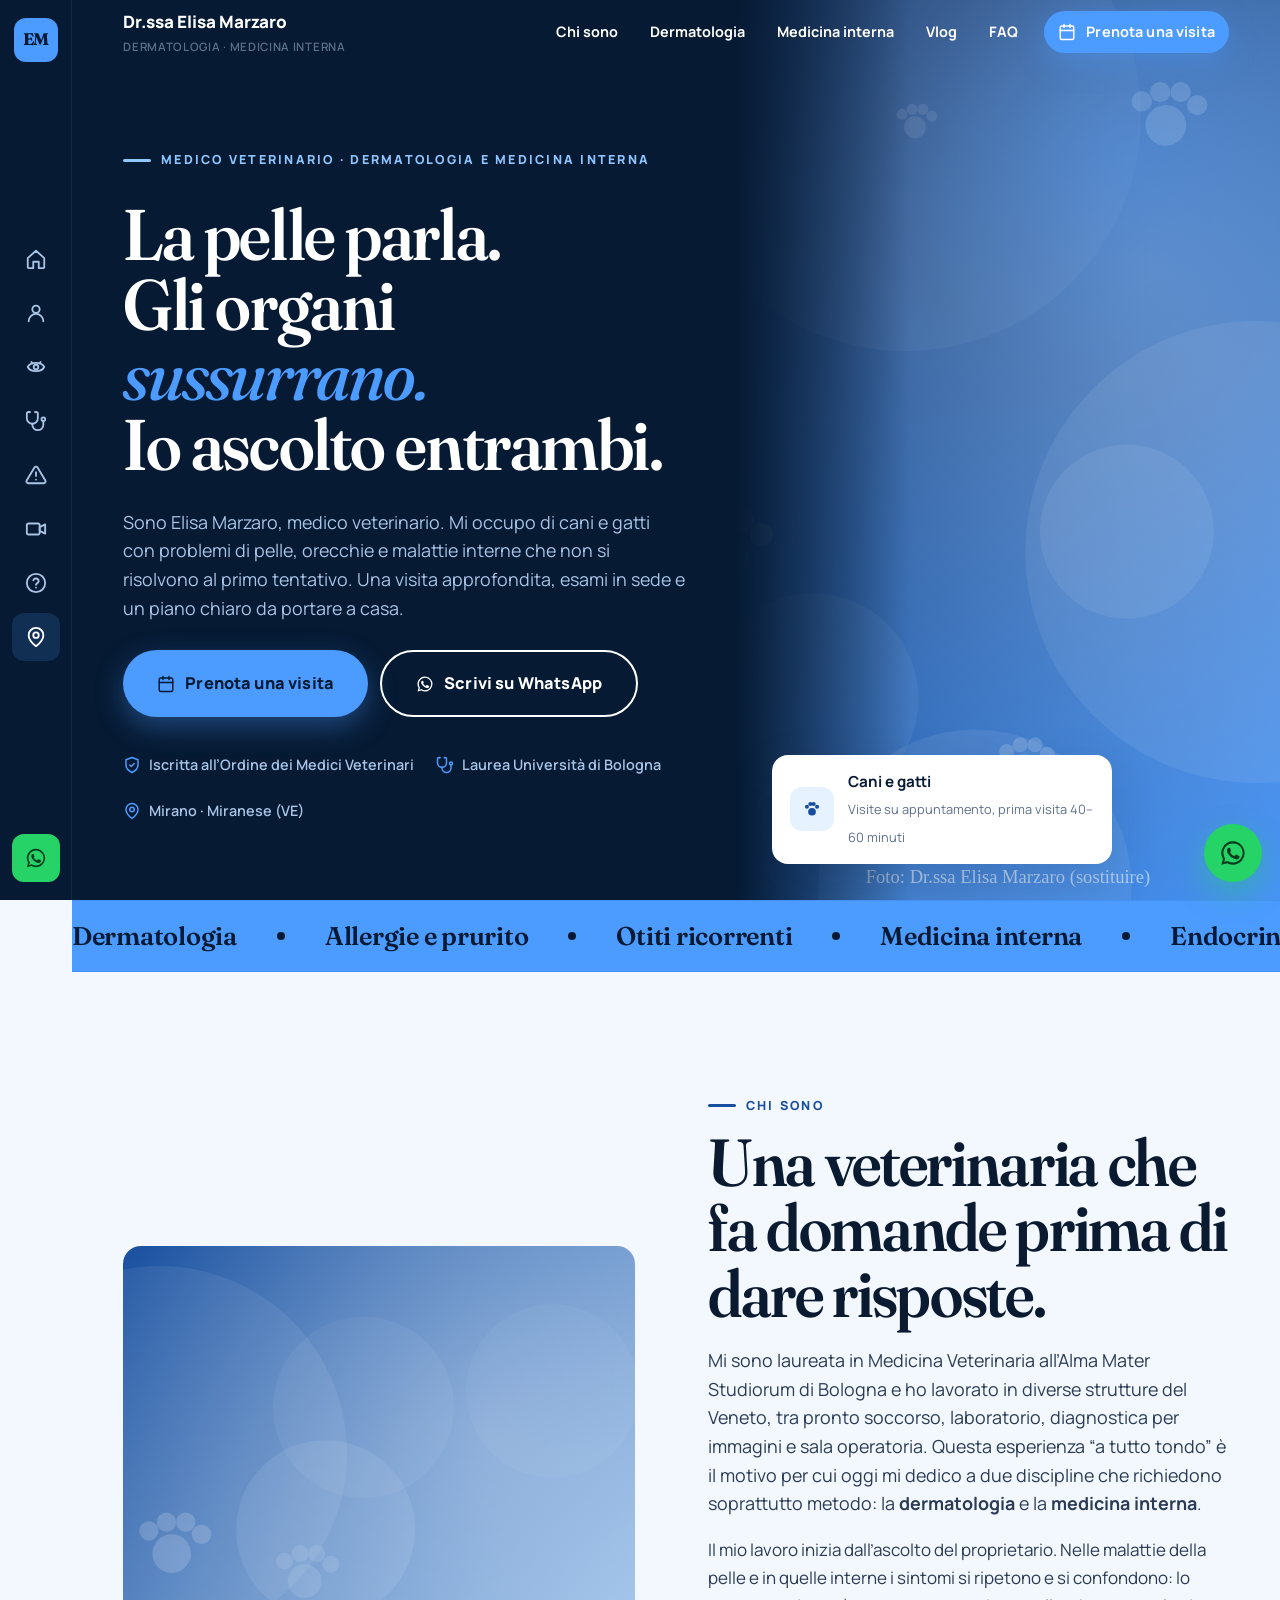
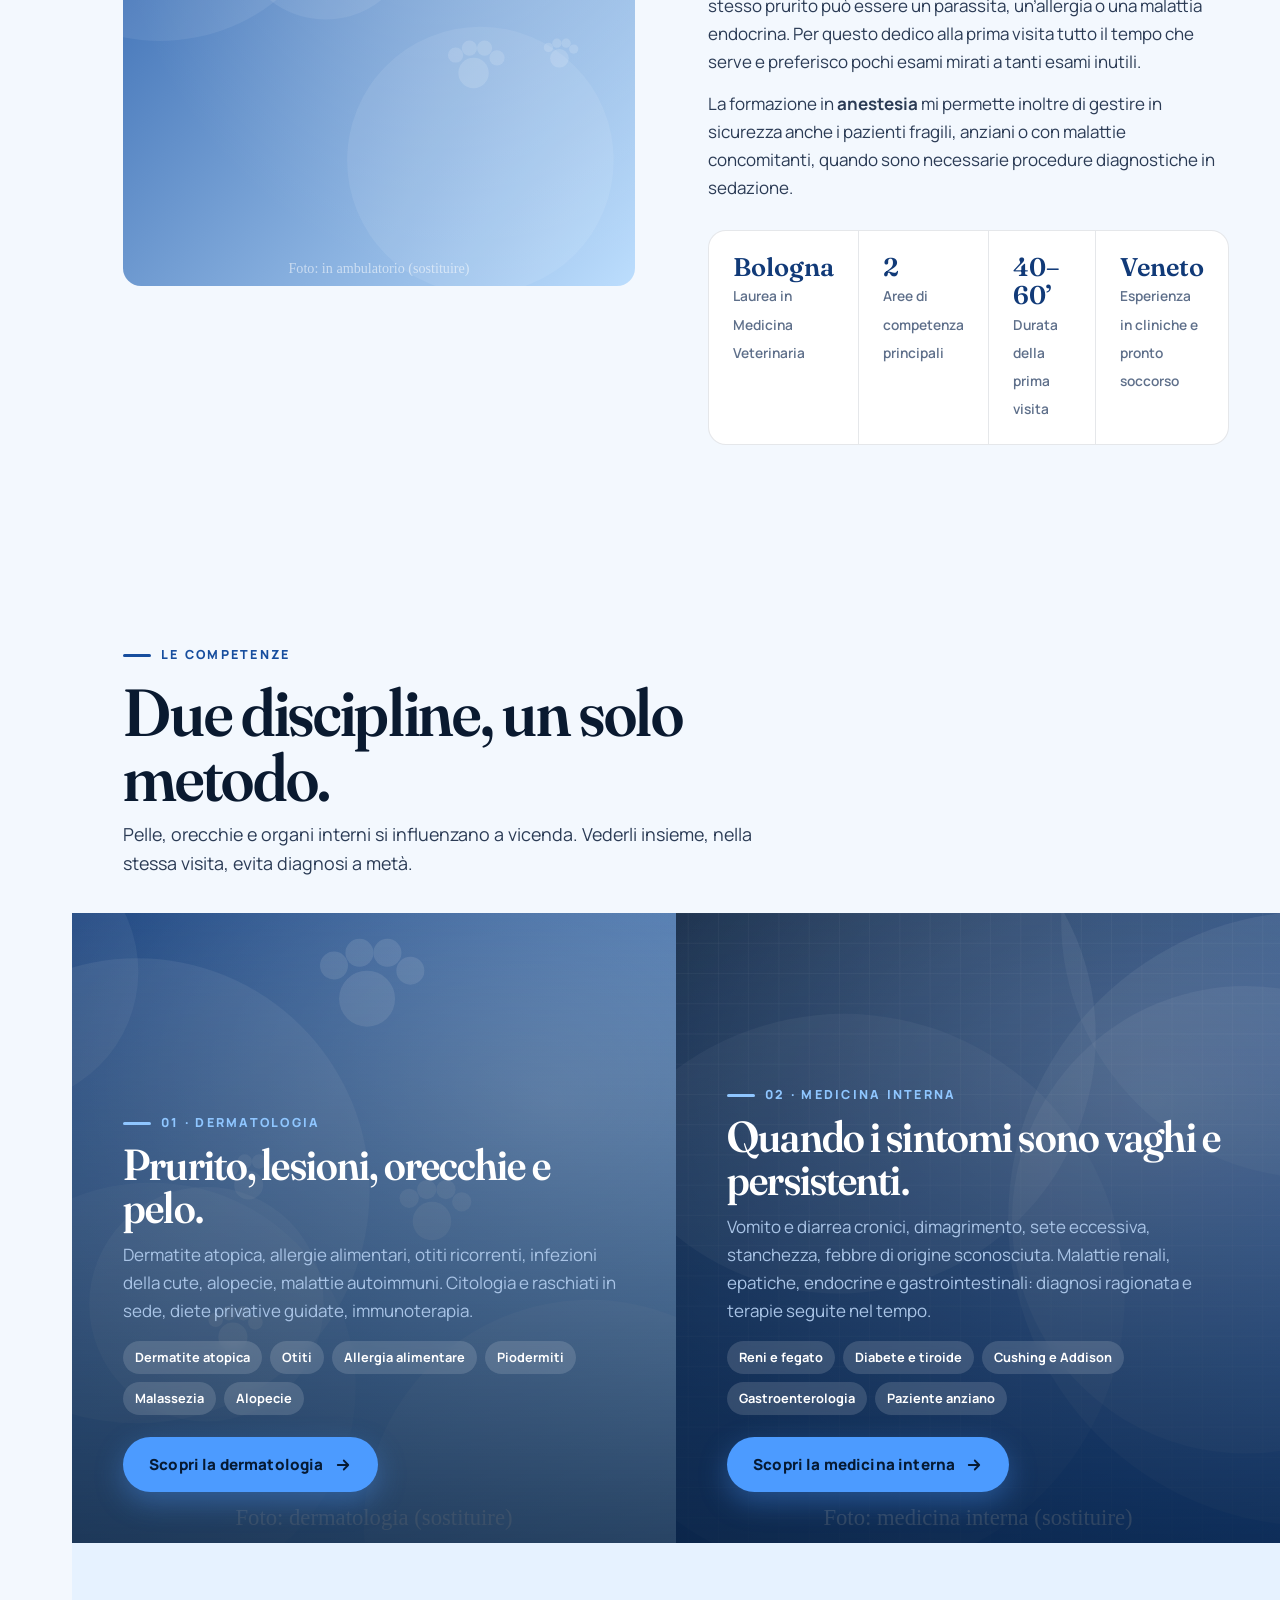
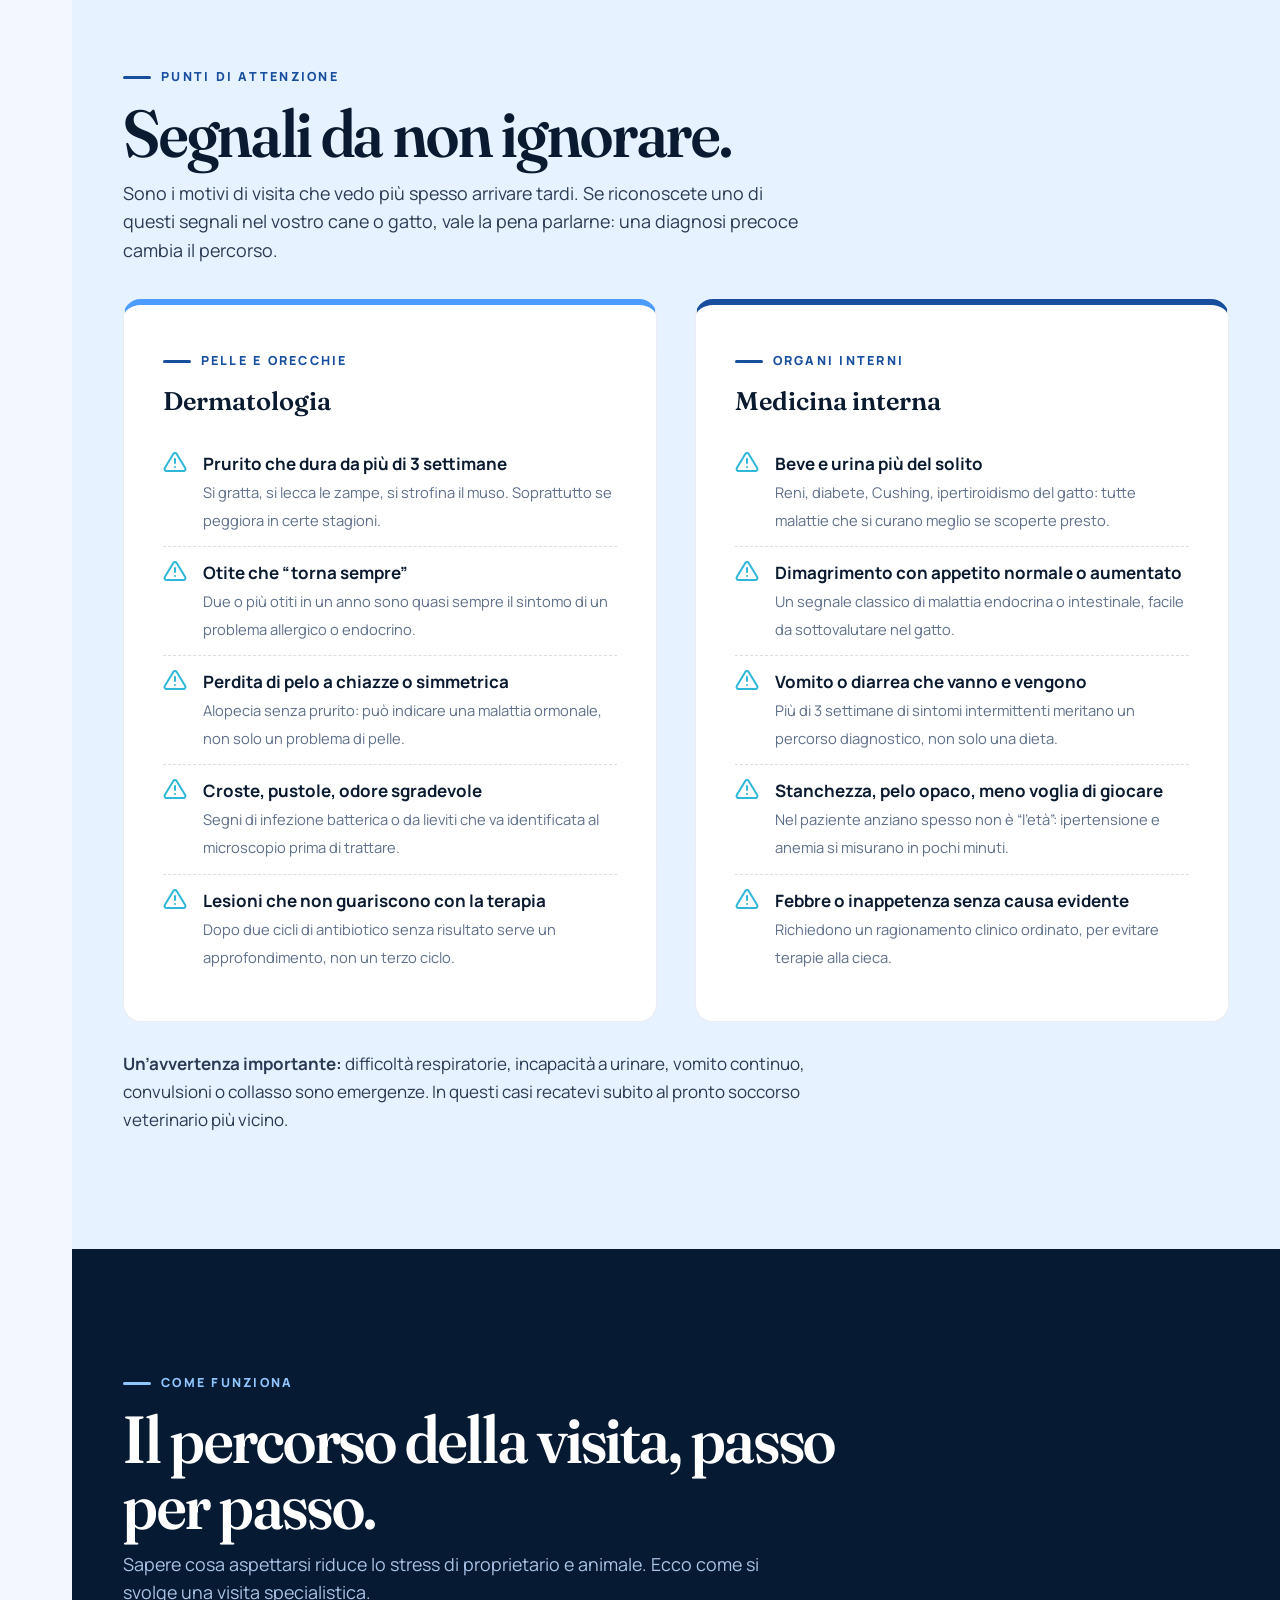
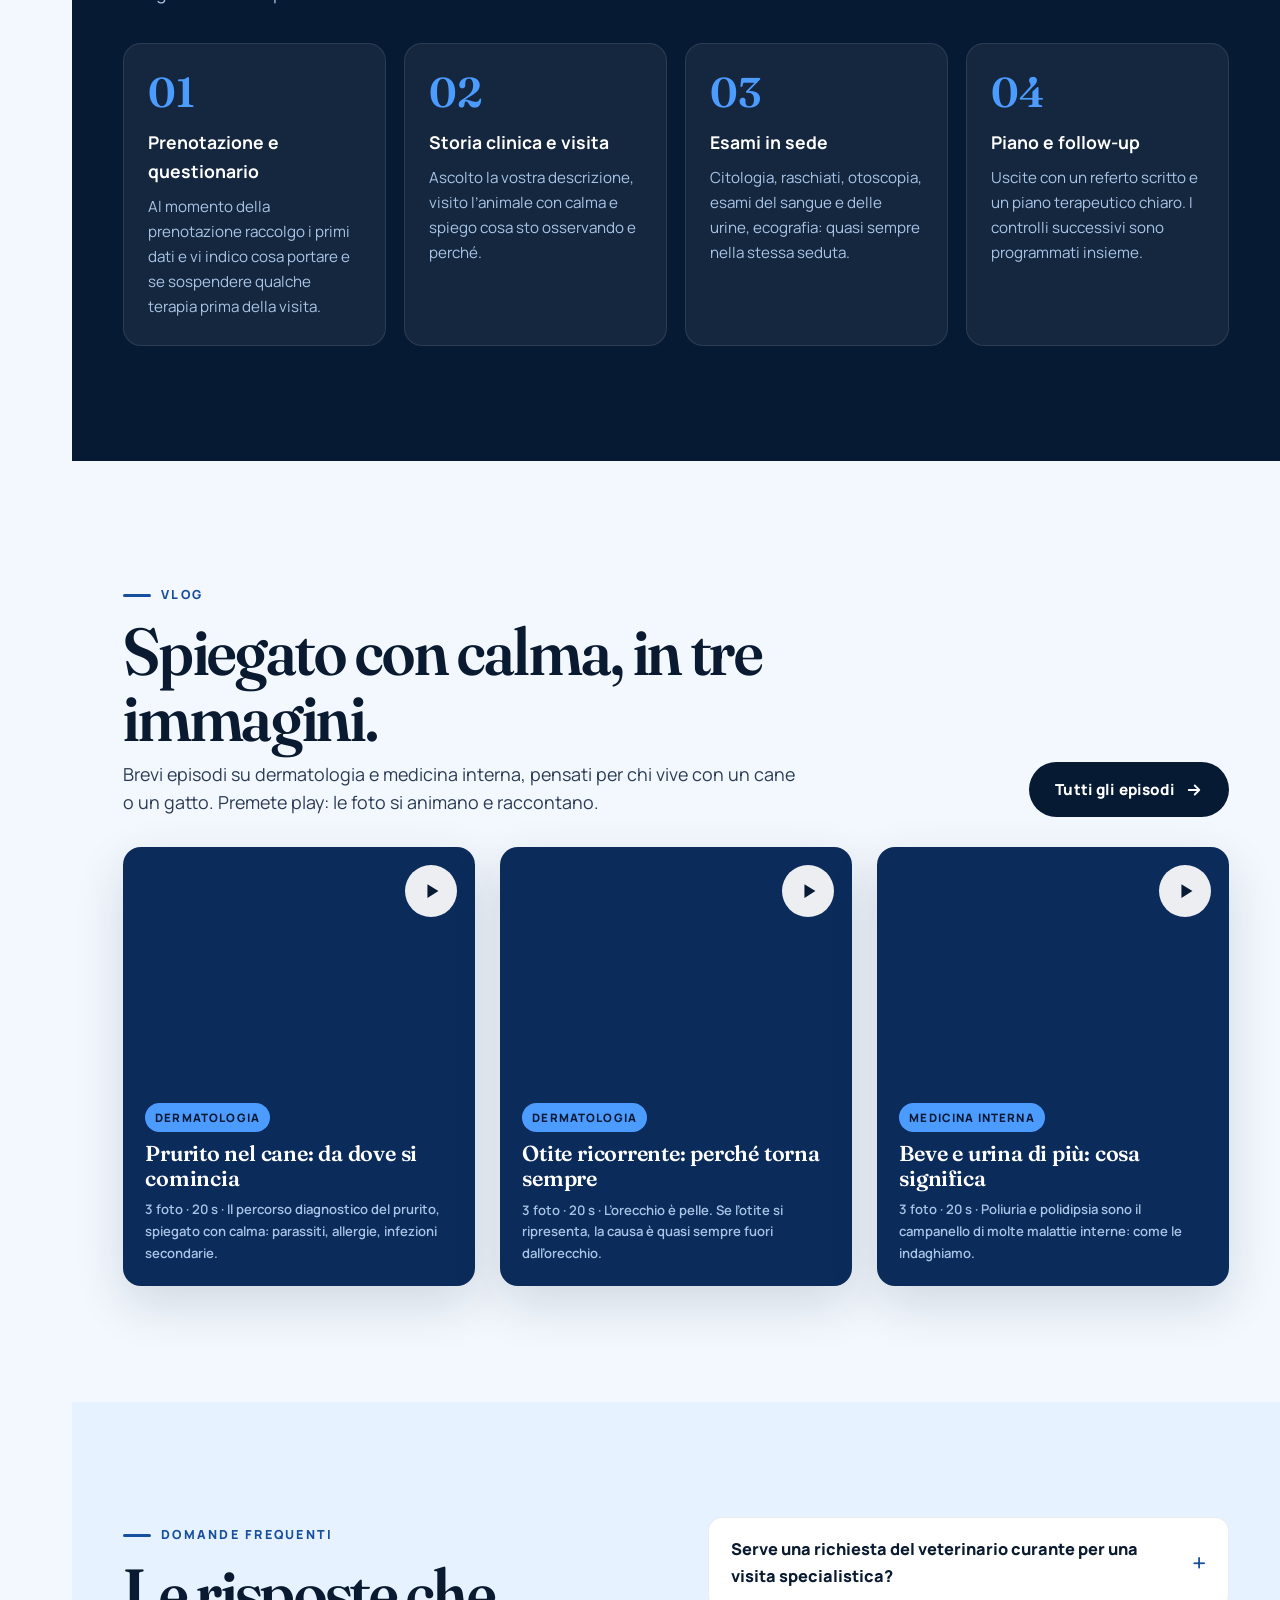
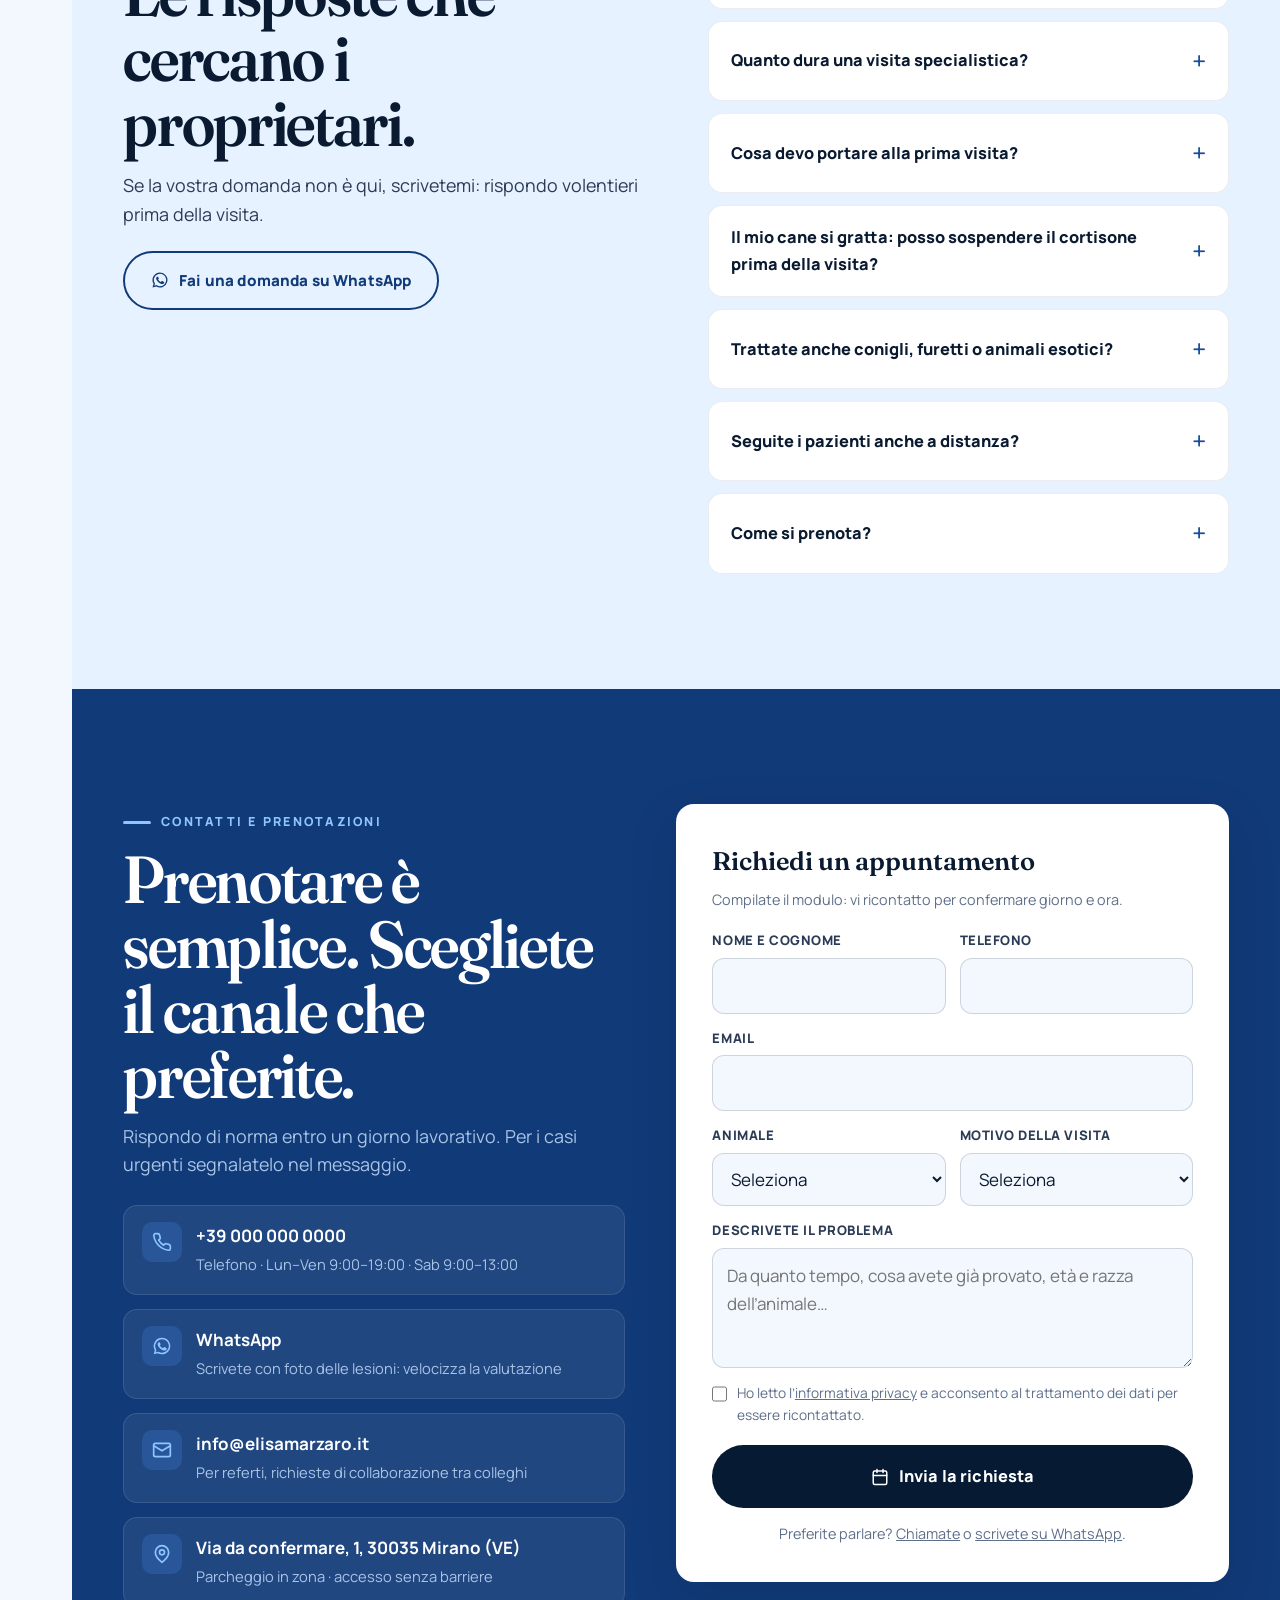
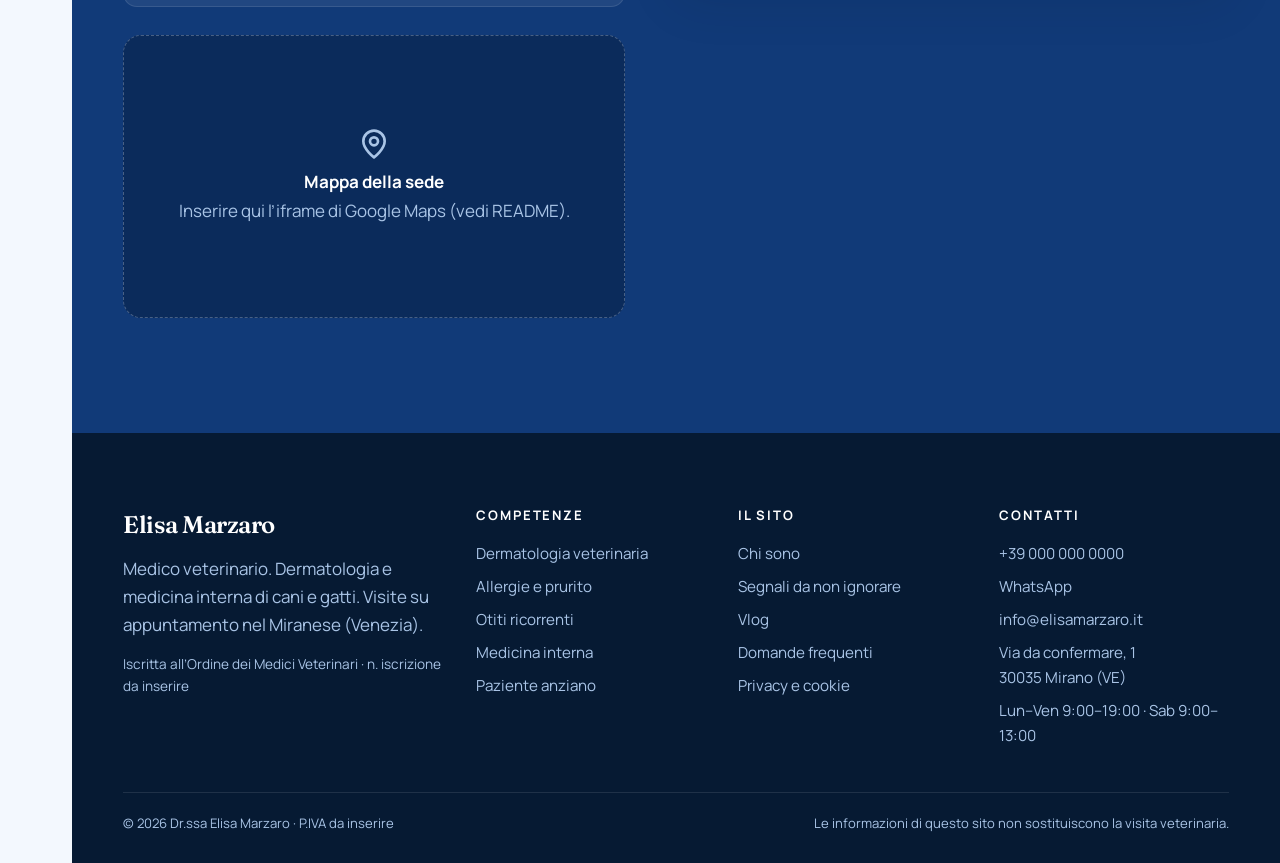
==== commit be560076: "Nuovo sito Dr.ssa Elisa Marzaro: dermatologia e medicina interna veterinaria Sito statico multi-pagi" ====
--- a/index.html
+++ b/index.html
@@ -2,1475 +2,416 @@
 <html lang="it">
 <head>
 <meta charset="UTF-8">
-<meta name="viewport" content="width=device-width, initial-scale=1.0, maximum-scale=5.0">
-<meta name="theme-color" content="#021024">
-<meta name="mobile-web-app-capable" content="yes">
-<meta name="apple-mobile-web-app-capable" content="yes">
-<meta name="apple-mobile-web-app-status-bar-style" content="black-translucent">
-<title>Super Master AI Manager Vet 2026 — Brave Vet Business</title>
+<meta name="viewport" content="width=device-width, initial-scale=1, viewport-fit=cover">
+<title>Dr.ssa Elisa Marzaro · Veterinaria Dermatologia e Medicina Interna – Mirano (VE)</title>
+<meta name="description" content="Medico veterinario specializzata in dermatologia e medicina interna di cani e gatti nel Miranese (Venezia). Prurito, allergie, otiti, malattie interne: visite su appuntamento, diagnostica in sede, piano terapeutico chiaro.">
+<link rel="canonical" href="https://www.elisamarzaro.it/">
+<meta name="robots" content="index,follow,max-image-preview:large,max-snippet:-1">
+<meta name="theme-color" content="#061A33">
+<meta name="author" content="Dr.ssa Elisa Marzaro">
+<meta property="og:locale" content="it_IT">
+<meta property="og:type" content="website">
+<meta property="og:site_name" content="Dr.ssa Elisa Marzaro · Medico Veterinario">
+<meta property="og:title" content="Dr.ssa Elisa Marzaro · Veterinaria Dermatologia e Medicina Interna – Mirano (VE)">
+<meta property="og:description" content="Medico veterinario specializzata in dermatologia e medicina interna di cani e gatti nel Miranese (Venezia). Prurito, allergie, otiti, malattie interne: visite su appuntamento, diagnostica in sede, piano terapeutico chiaro.">
+<meta property="og:url" content="https://www.elisamarzaro.it/">
+<meta property="og:image" content="https://www.elisamarzaro.it/assets/img/og.svg">
+<meta name="twitter:card" content="summary_large_image">
+<link rel="icon" href="assets/img/favicon.svg" type="image/svg+xml">
+<link rel="apple-touch-icon" href="assets/img/favicon.svg">
+<link rel="manifest" href="site.webmanifest">
 <link rel="preconnect" href="https://fonts.googleapis.com">
-<link href="https://fonts.googleapis.com/css2?family=Cormorant+Garamond:ital,wght@0,400;0,600;0,700;1,400;1,600;1,700&family=DM+Sans:ital,opsz,wght@0,9..40,300;0,9..40,400;0,9..40,500;0,9..40,600;1,9..40,400&family=DM+Mono:wght@400;500&display=swap" rel="stylesheet">
-<style>
-*,*::before,*::after{box-sizing:border-box;margin:0;padding:0}
-:root{
-  --navy:#021024;--blue:#2952E3;--blue2:#1A3DBF;
-  --teal:#77B1B1;--teal2:#0A454C;
-  --red:#E63946;--yellow:#FFDE00;
-  --white:#FFFFFF;--text:#E8EDF5;--dim:#7A93AE;
-  --border:rgba(255,255,255,0.07);
-  --ff-h:'Cormorant Garamond',serif;--ff-b:'DM Sans',sans-serif;--ff-m:'DM Mono',monospace;
-}
-html{scroll-behavior:smooth}
-body{background:var(--navy);color:var(--text);font-family:var(--ff-b);font-size:16px;line-height:1.65;overflow-x:hidden}
-::selection{background:var(--yellow);color:var(--navy)}
-a{color:inherit;text-decoration:none}
-button{cursor:pointer;border:none;background:none;font-family:inherit}
-.w{max-width:1160px;margin:0 auto;padding:0 32px}
-.ws{max-width:820px;margin:0 auto;padding:0 32px}
-.ey{font-family:var(--ff-m);font-size:.66rem;letter-spacing:.2em;text-transform:uppercase;color:var(--yellow)}
-.h1{font-family:var(--ff-h);font-size:clamp(3rem,6vw,6rem);font-weight:700;line-height:1.02;letter-spacing:-.01em}
-.h2{font-family:var(--ff-h);font-size:clamp(2.2rem,3.8vw,3.6rem);font-weight:700;line-height:1.08;letter-spacing:-.01em}
-.lead{font-size:1.02rem;color:var(--dim);line-height:1.75;max-width:560px}
-.btn{display:inline-flex;align-items:center;gap:8px;padding:13px 26px;border-radius:6px;font-family:var(--ff-b);font-weight:600;font-size:.88rem;letter-spacing:.01em;transition:all .2s;cursor:pointer}
-.btn-y{background:var(--yellow);color:var(--navy)}.btn-y:hover{background:#ffe94d;transform:translateY(-2px);box-shadow:0 8px 28px rgba(255,222,0,.28)}
-.btn-o{border:1.5px solid var(--border);color:var(--text)}.btn-o:hover{border-color:var(--blue);background:rgba(41,82,227,.07)}
-.btn-lg{padding:17px 42px;font-size:.97rem;border-radius:8px}
-.btn-tl{background:rgba(119,177,177,.07);color:var(--teal);border:1.5px solid rgba(119,177,177,.22)}.btn-tl:hover{background:rgba(119,177,177,.16);transform:translateY(-2px)}
-.btn-bl{background:rgba(41,82,227,.09);color:var(--blue);border:1.5px solid rgba(41,82,227,.22)}.btn-bl:hover{background:rgba(41,82,227,.2);transform:translateY(-2px)}
-.btn-rd{background:rgba(230,57,70,.06);color:var(--red);border:1.5px solid rgba(230,57,70,.2)}.btn-rd:hover{background:rgba(230,57,70,.16);transform:translateY(-2px)}
-@keyframes fadeUp{from{opacity:0;transform:translateY(22px)}to{opacity:1;transform:none}}
-@keyframes pulse{0%,100%{opacity:.5}50%{opacity:1}}
-@keyframes drift{0%,100%{transform:translate(0,0)}33%{transform:translate(10px,-7px)}66%{transform:translate(-7px,9px)}}
-@keyframes tickscroll{from{transform:translateX(0)}to{transform:translateX(-50%)}}
-@keyframes glow{0%,100%{box-shadow:0 0 24px rgba(41,82,227,.15)}50%{box-shadow:0 0 50px rgba(41,82,227,.42)}}
-.rv{opacity:1;transform:none;transition:opacity .6s ease,transform .6s ease}
-.js-ready .rv{opacity:0;transform:translateY(26px)}
-.js-ready .rv.in{opacity:1;transform:none}
-.d1{transition-delay:.1s}.d2{transition-delay:.2s}.d3{transition-delay:.3s}
-
-/* NAV */
-.nav{position:fixed;top:0;left:0;right:0;z-index:200;padding:0 32px;height:62px;display:flex;align-items:center;justify-content:space-between;transition:background .3s}
-.nav.s{background:rgba(2,16,36,.96);backdrop-filter:blur(20px);border-bottom:1px solid var(--border)}
-.nav-logo{font-family:var(--ff-h);font-weight:800;font-size:.9rem}
-.nav-logo em{color:var(--yellow);font-style:normal}
-.nav-links{display:flex;align-items:center;gap:4px}
-.nav-m{padding:7px 13px;border-radius:4px;font-size:.77rem;font-weight:600;font-family:var(--ff-m);letter-spacing:.07em;transition:background .2s}
-.nav-m:hover{background:rgba(255,255,255,.06)}
-.nm1{color:var(--teal)}.nm2{color:var(--blue)}.nm3{color:var(--red)}
-.nav-sep{width:1px;height:18px;background:var(--border);margin:0 6px}
-
-/* HERO */
-.hero{position:relative;min-height:100vh;display:flex;flex-direction:column;justify-content:center;padding:120px 0 80px;overflow:hidden}
-.orb{position:absolute;border-radius:50%;filter:blur(100px);pointer-events:none}
-.o1{width:580px;height:580px;background:rgba(41,82,227,.1);top:-80px;right:-60px;animation:drift 13s infinite}
-.o2{width:380px;height:380px;background:rgba(119,177,177,.07);bottom:-20px;left:-80px;animation:drift 11s -4s infinite}
-.hero-grid{position:absolute;inset:0;background-image:linear-gradient(var(--border) 1px,transparent 1px),linear-gradient(90deg,var(--border) 1px,transparent 1px);background-size:54px 54px;mask-image:radial-gradient(ellipse 70% 60% at 50% 30%,black,transparent);pointer-events:none}
-.hero-tag{display:inline-flex;align-items:center;gap:10px;padding:8px 18px;background:rgba(255,222,0,.07);border:1px solid rgba(255,222,0,.16);border-radius:100px;margin-bottom:34px;animation:fadeUp .6s both}
-.hero-dot{width:6px;height:6px;border-radius:50%;background:var(--yellow);animation:pulse 2s infinite;flex-shrink:0}
-.hero-tag span{font-family:var(--ff-m);font-size:.65rem;letter-spacing:.14em;color:var(--yellow);text-transform:uppercase}
-.hero-t{margin-bottom:26px;animation:fadeUp .7s .07s both}
-.hero-t em{font-style:normal;color:var(--yellow)}
-.hero-sub{font-size:1.04rem;color:var(--dim);max-width:600px;line-height:1.72;margin-bottom:16px;animation:fadeUp .7s .14s both}
-.hero-sub strong{color:var(--text);font-weight:500}
-.hero-box{display:inline-block;margin-bottom:40px;padding:14px 22px;background:rgba(255,222,0,.05);border-left:3px solid var(--yellow);border-radius:0 8px 8px 0;font-size:.91rem;line-height:1.62;animation:fadeUp .7s .18s both}
-.hero-box strong{color:var(--yellow)}
-.hero-acts{display:flex;align-items:center;gap:14px;flex-wrap:wrap;margin-bottom:52px;animation:fadeUp .7s .22s both}
-.hero-stats{display:flex;border:1px solid var(--border);border-radius:12px;overflow:hidden;width:fit-content;animation:fadeUp .7s .28s both}
-.hs{padding:16px 34px;text-align:center;border-right:1px solid var(--border)}
-.hs:last-child{border-right:none}
-.hs-n{font-family:var(--ff-h);font-size:1.8rem;font-weight:800;color:var(--white)}
-.hs-n sup{color:var(--yellow);font-size:.9rem}
-.hs-l{font-family:var(--ff-m);font-size:.61rem;letter-spacing:.11em;text-transform:uppercase;color:var(--dim);margin-top:3px}
-
-/* TICKER */
-.ticker{border-top:1px solid var(--border);border-bottom:1px solid var(--border);background:rgba(255,255,255,.015);padding:12px 0;overflow:hidden}
-.tick-wrap{display:flex;gap:52px;white-space:nowrap;width:max-content;animation:tickscroll 40s linear infinite}
-.ti{font-family:var(--ff-m);font-size:.63rem;letter-spacing:.14em;text-transform:uppercase;color:var(--dim);display:flex;align-items:center;gap:12px}
-.ti::before{content:'';width:4px;height:4px;border-radius:50%;background:var(--blue);flex-shrink:0}
-
-/* SEZIONI GENERALI */
-section{padding:88px 0}
-section.alt{background:rgba(255,255,255,.016)}
-.c2{display:grid;grid-template-columns:1fr 1fr;gap:52px;align-items:start}
-.c3{display:grid;grid-template-columns:1fr 1fr 1fr;gap:18px}
-
-/* ECO OVERVIEW — NEW CARD SYSTEM */
-.eco-map{display:grid;grid-template-columns:1fr 1fr 1fr;gap:20px;margin-top:48px}
-.eco-c{
-  position:relative;border-radius:18px;overflow:hidden;
-  background:rgba(255,255,255,.025);
-  border:1px solid var(--border);
-  display:flex;flex-direction:column;
-  transition:transform .25s,box-shadow .25s;
-}
-.eco-c:hover{transform:translateY(-4px);box-shadow:0 24px 60px rgba(0,0,0,.35)}
-.eco-topbar{height:3px;width:100%}
-.eco-inner{padding:28px 26px 24px;display:flex;flex-direction:column;flex:1}
-.eco-num{font-family:var(--ff-m);font-size:.55rem;letter-spacing:.25em;color:var(--dim);margin-bottom:18px;display:flex;align-items:center;gap:8px}
-.eco-num::after{content:'';flex:1;height:1px;background:var(--border)}
-.eco-phase{font-family:var(--ff-m);font-size:.56rem;letter-spacing:.18em;text-transform:uppercase;margin-bottom:8px}
-.eco-name{font-family:var(--ff-h);font-size:1.45rem;font-weight:800;line-height:1.1;letter-spacing:-.02em;margin-bottom:5px}
-.eco-tool{display:inline-flex;align-items:center;gap:6px;padding:5px 11px;border-radius:100px;border:1px solid;font-family:var(--ff-m);font-size:.56rem;letter-spacing:.14em;text-transform:uppercase;margin-bottom:18px;width:fit-content}
-.eco-desc{font-size:.82rem;color:var(--dim);line-height:1.65;margin-bottom:18px}
-.eco-tags{display:flex;flex-wrap:wrap;gap:7px;margin-bottom:20px}
-.eco-tag{font-size:.7rem;padding:4px 10px;border-radius:6px;font-family:var(--ff-m);letter-spacing:.03em}
-/* journey mini-strip inside card */
-.eco-journey{display:grid;grid-template-columns:1fr 1fr 1fr;gap:0;border:1px solid var(--border);border-radius:10px;overflow:hidden;margin-bottom:20px}
-.eco-jstep{padding:10px 9px;text-align:center;border-right:1px solid var(--border)}
-.eco-jstep:last-child{border-right:none}
-.eco-jlabel{font-family:var(--ff-m);font-size:.5rem;letter-spacing:.12em;text-transform:uppercase;color:var(--dim);margin-bottom:3px}
-.eco-jval{font-size:.72rem;font-weight:700;color:var(--text)}
-.eco-bottom{margin-top:auto;padding-top:18px;border-top:1px solid var(--border);display:flex;align-items:center;justify-content:space-between}
-.eco-date-new{font-family:var(--ff-m);font-size:.58rem;letter-spacing:.09em;text-transform:uppercase;color:var(--dim)}
-.eco-lnk{font-size:.8rem;font-weight:600;padding-bottom:2px;border-bottom:1px solid;text-decoration:none;transition:opacity .2s}
-.eco-lnk:hover{opacity:.7}
-/* progression connector */
-.eco-connector{display:none}
-.eco-foot{grid-column:1/-1;padding:20px 28px;background:linear-gradient(135deg,rgba(41,82,227,.04),rgba(255,222,0,.02));border:1px solid var(--border);border-radius:14px;text-align:center;margin-top:4px}
-.eco-foot p{font-family:var(--ff-m);font-size:.67rem;letter-spacing:.07em;color:var(--dim)}
-.eco-foot strong{color:var(--yellow)}
-.c1t{color:var(--teal)}.c2t{color:var(--blue)}.c3t{color:var(--red)}
-
-/* MODULI */
-.msep{height:2px;background:linear-gradient(90deg,transparent,var(--border),transparent)}
-.mhero{padding:88px 0 68px;position:relative;overflow:hidden}
-.mbg{position:absolute;inset:0;pointer-events:none}
-.mgrid{position:absolute;inset:0;background-image:linear-gradient(var(--border) 1px,transparent 1px),linear-gradient(90deg,var(--border) 1px,transparent 1px);background-size:46px 46px;pointer-events:none}
-.morb{position:absolute;font-family:var(--ff-h);font-size:clamp(5rem,11vw,9rem);font-weight:800;line-height:1;right:32px;top:50%;transform:translateY(-50%);pointer-events:none;user-select:none;opacity:.04}
-.mbadge{display:inline-flex;align-items:center;gap:10px;padding:7px 17px;border-radius:100px;margin-bottom:24px;font-family:var(--ff-m);font-size:.62rem;letter-spacing:.17em;text-transform:uppercase}
-.mkw{font-family:var(--ff-m);font-size:.62rem;letter-spacing:.2em;text-transform:uppercase;margin-bottom:10px}
-.mttl{font-family:var(--ff-h);font-size:clamp(2.6rem,5.5vw,4.8rem);font-weight:700;line-height:1.05;letter-spacing:-.01em;margin-bottom:13px}
-.mtl{font-family:var(--ff-h);font-size:1.05rem;font-weight:600;margin-bottom:16px}
-.mdesc{font-size:.97rem;color:var(--dim);max-width:540px;line-height:1.72;margin-bottom:30px}
-.mdate{display:inline-flex;align-items:center;gap:8px;padding:8px 16px;border-radius:100px;font-family:var(--ff-m);font-size:.64rem;letter-spacing:.09em;text-transform:uppercase}
-/* path strip */
-.mpath{display:grid;grid-template-columns:1fr 1fr 1fr 1fr;border:1px solid var(--border);border-radius:11px;overflow:hidden;margin-top:32px}
-.mps{padding:17px 15px;text-align:center;border-right:1px solid var(--border);position:relative}
-.mps:last-child{border-right:none}
-.mps::before{content:attr(data-n);position:absolute;top:9px;left:13px;font-family:var(--ff-m);font-size:.54rem;color:var(--dim);letter-spacing:.08em}
-.mps-t{font-family:var(--ff-h);font-size:.82rem;font-weight:700;margin-bottom:4px}
-.mps-s{font-size:.73rem;color:var(--dim);line-height:1.43}
-/* mod body */
-.mbody{padding:60px 0;border-top:1px solid var(--border)}
-.mbody.bg2{background:rgba(255,255,255,.011)}
-
-/* sessioni */
-
-.sess:last-child{border-bottom:none}
-
-.sess-d{font-size:.81rem;color:var(--dim);line-height:1.5}
-/* pretrain */
-.pt-row{display:flex;gap:13px;padding:11px 0;border-bottom:1px solid rgba(255,255,255,.04);align-items:flex-start}
-.pt-row:last-child{border-bottom:none}
-.pt-ic{width:30px;height:30px;flex-shrink:0;border-radius:7px;display:flex;align-items:center;justify-content:center;font-size:.8rem;font-family:var(--ff-m);font-weight:500}
-.pt-t{font-weight:600;font-size:.84rem;color:var(--white);margin-bottom:2px}
-.pt-d{font-size:.77rem;color:var(--dim);line-height:1.44}
-/* intermod */
-
-.ir:last-child{border-bottom:none}
-
-/* output */
-
-.out-i:last-child{margin-bottom:0}
-.out-i:hover{border-color:rgba(255,255,255,.12)}
-
-/* ═══ MFLOW — NUOVO LAYOUT VERTICALE ═══ */
-.mflow{padding:0}
-.mflow-phase{padding:52px 0;border-top:1px solid var(--border)}
-.mflow-imod-end{padding:48px 0 56px;border-top:1px solid var(--border)}
-
-/* Pre-Training phase */
-.mflow-pre-label{display:flex;align-items:center;gap:10px;font-family:var(--ff-m);font-size:.58rem;letter-spacing:.22em;text-transform:uppercase;margin-bottom:6px}
-
-/* IN AULA header doppio — Day1 + Day2 affiancati */
-.inaula-pair{display:grid;grid-template-columns:1fr 1fr;gap:10px;margin-bottom:32px}
-.inaula-pair .inaula-hd{margin-bottom:0}
-@media(max-width:600px){.inaula-pair{grid-template-columns:1fr;gap:8px}}
-
-/* IN AULA header */
-@keyframes inaulapulse{0%,100%{opacity:1;transform:scale(1)}50%{opacity:.35;transform:scale(1.4)}}
-.inaula-hd{display:grid;grid-template-columns:auto 1fr auto;border-radius:14px;overflow:hidden;border:1px solid var(--border);margin-bottom:32px}
-.inaula-badge-col{display:flex;align-items:center;gap:9px;padding:22px 26px;border-right:1px solid var(--border);font-family:var(--ff-m);font-size:.62rem;letter-spacing:.2em;text-transform:uppercase;white-space:nowrap}
-.inaula-dot{width:9px;height:9px;border-radius:50%;flex-shrink:0;animation:inaulapulse 1.6s ease-in-out infinite}
-.inaula-center-col{padding:22px 28px;display:flex;align-items:center;gap:18px}
-.inaula-dayn{font-family:var(--ff-h);font-size:1.8rem;font-weight:800;line-height:1;letter-spacing:-.025em}
-.inaula-date{font-family:var(--ff-m);font-size:.66rem;letter-spacing:.05em;color:var(--dim);line-height:1.5}
-.inaula-time-col{display:flex;flex-direction:column;align-items:flex-end;justify-content:center;padding:22px 26px;border-left:1px solid var(--border);text-align:right}
-.inaula-time-val{font-family:var(--ff-m);font-size:.88rem;font-weight:600;letter-spacing:.02em;margin-bottom:3px}
-.inaula-time-dur{font-family:var(--ff-m);font-size:.59rem;letter-spacing:.06em;color:var(--dim)}
-
-/* Module color theming for inaula-hd */
-.m1 .inaula-hd{background:rgba(119,177,177,.02);border-color:rgba(119,177,177,.2)}
-.m1 .inaula-badge-col{background:rgba(119,177,177,.07);border-color:rgba(119,177,177,.18);color:var(--teal)}
-.m1 .inaula-dot{background:var(--teal)}
-.m1 .inaula-dayn{color:var(--teal)}
-.m1 .inaula-time-val{color:var(--text)}
-
-.m2 .inaula-hd{background:rgba(41,82,227,.02);border-color:rgba(41,82,227,.2)}
-.m2 .inaula-badge-col{background:rgba(41,82,227,.08);border-color:rgba(41,82,227,.18);color:var(--blue)}
-.m2 .inaula-dot{background:var(--blue)}
-.m2 .inaula-dayn{color:var(--blue)}
-.m2 .inaula-time-val{color:var(--text)}
-
-.m3 .inaula-hd{background:rgba(230,57,70,.02);border-color:rgba(230,57,70,.2)}
-.m3 .inaula-badge-col{background:rgba(230,57,70,.08);border-color:rgba(230,57,70,.18);color:var(--red)}
-.m3 .inaula-dot{background:var(--red)}
-.m3 .inaula-dayn{color:var(--red)}
-.m3 .inaula-time-val{color:var(--text)}
-
-/* Sessions inside mflow (keep .sess but improve spacing) */
-.mflow 
-.mflow .sess:last-child{border-bottom:none}
-
-/* Output phase */
-
-@media(max-width:660px){}
-
-/* Pre-training video grid */
-.mflow-pt-grid{display:grid;grid-template-columns:1fr 1fr;gap:10px}
-@media(max-width:660px){.mflow-pt-grid{grid-template-columns:1fr}}
-/* M1 TEAL */
-.m1 .mbg{background:radial-gradient(ellipse 70% 80% at 70% 50%,rgba(10,69,76,.38),transparent 68%),radial-gradient(ellipse 40% 45% at 15% 80%,rgba(119,177,177,.07),transparent 60%)}
-.m1 .mgrid{mask-image:radial-gradient(ellipse 80% 65% at 60% 40%,black,transparent)}
-.m1 .mbadge{background:rgba(119,177,177,.07);border:1px solid rgba(119,177,177,.18);color:var(--teal)}
-.m1 .mkw,.m1 .mtl,.m1 .morb{color:var(--teal)}
-.m1 .mttl em{font-style:normal;color:var(--teal)}
-.m1 .mdate{background:rgba(119,177,177,.06);border:1px solid rgba(119,177,177,.16);color:var(--teal)}
-.m1 .sess-t,.m1 .imod-h,.m1 .pt-ic,.m1 .mps-t{color:var(--teal)}
-.m1 .pt-ic{background:rgba(119,177,177,.09)}
-.m1 .mps{background:rgba(119,177,177,.025)}
-.m1 .m1 .out-i:hover{border-color:rgba(119,177,177,.28)}
-.m1 
-/* M2 BLUE */
-.m2{background:rgba(41,82,227,.018)}
-.m2 .mbg{background:radial-gradient(ellipse 70% 80% at 30% 50%,rgba(41,82,227,.22),transparent 65%),radial-gradient(ellipse 35% 40% at 80% 75%,rgba(41,82,227,.06),transparent 60%)}
-.m2 .mgrid{mask-image:radial-gradient(ellipse 80% 65% at 40% 40%,black,transparent)}
-.m2 .mbadge{background:rgba(41,82,227,.09);border:1px solid rgba(41,82,227,.2);color:var(--blue)}
-.m2 .mkw,.m2 .mtl,.m2 .morb{color:var(--blue)}
-.m2 .mttl em{font-style:normal;color:var(--blue)}
-.m2 .mdate{background:rgba(41,82,227,.07);border:1px solid rgba(41,82,227,.18);color:var(--blue)}
-.m2 .sess-t,.m2 .imod-h,.m2 .pt-ic,.m2 .mps-t{color:var(--blue)}
-.m2 .pt-ic{background:rgba(41,82,227,.09)}
-.m2 .mps{background:rgba(41,82,227,.025)}
-.m2 .m2 .out-i:hover{border-color:rgba(41,82,227,.28)}
-.m2 
-/* M3 RED */
-.m3 .mbg{background:radial-gradient(ellipse 70% 80% at 70% 50%,rgba(230,57,70,.16),transparent 65%),radial-gradient(ellipse 35% 35% at 20% 20%,rgba(230,57,70,.05),transparent 60%)}
-.m3 .mgrid{mask-image:radial-gradient(ellipse 80% 65% at 60% 40%,black,transparent)}
-.m3 .mbadge{background:rgba(230,57,70,.06);border:1px solid rgba(230,57,70,.16);color:var(--red)}
-.m3 .mkw,.m3 .mtl,.m3 .morb{color:var(--red)}
-.m3 .mttl em{font-style:normal;color:var(--red)}
-.m3 .mdate{background:rgba(230,57,70,.05);border:1px solid rgba(230,57,70,.15);color:var(--red)}
-.m3 .sess-t,.m3 .imod-h,.m3 .pt-ic,.m3 .mps-t{color:var(--red)}
-.m3 .pt-ic{background:rgba(230,57,70,.09)}
-.m3 .mps{background:rgba(230,57,70,.025)}
-.m3 .m3 .out-i:hover{border-color:rgba(230,57,70,.28)}
-.m3 
-.ag-lv{display:inline-block;margin-top:5px;padding:2px 8px;border-radius:100px;font-family:var(--ff-m);font-size:.55rem;letter-spacing:.09em}
-.lv-b{background:rgba(119,177,177,.1);color:var(--teal);border:1px solid rgba(119,177,177,.15)}
-.lv-i{background:rgba(255,222,0,.08);color:var(--yellow);border:1px solid rgba(255,222,0,.15)}
-.lv-a{background:rgba(230,57,70,.08);color:var(--red);border:1px solid rgba(230,57,70,.15)}
-
-/* FOUNDER */
-.fc{padding:36px;border:1px solid var(--border);border-radius:15px;position:relative;overflow:hidden;transition:border-color .25s}
-.fc:hover{border-color:rgba(255,255,255,.13)}
-.fc::after{content:'';position:absolute;top:0;left:0;right:0;height:2px}
-.fc-m::after{background:linear-gradient(90deg,var(--teal),transparent)}
-.fc-ma::after{background:linear-gradient(90deg,var(--blue),transparent)}
-.fc-role{font-family:var(--ff-m);font-size:.6rem;letter-spacing:.17em;text-transform:uppercase;margin-bottom:16px}
-.fc-m .fc-role{color:var(--teal)}.fc-ma .fc-role{color:var(--blue)}
-.fc-av{width:60px;height:60px;border-radius:50%;display:flex;align-items:center;justify-content:center;font-family:var(--ff-h);font-size:1.3rem;font-weight:800;margin-bottom:14px;border:2px solid var(--border)}
-.fc-m .fc-av{background:rgba(119,177,177,.08);color:var(--teal)}.fc-ma .fc-av{background:rgba(41,82,227,.08);color:var(--blue)}
-.fc-name{font-family:var(--ff-h);font-size:1.25rem;font-weight:800;margin-bottom:3px}
-.fc-title{font-size:.81rem;color:var(--dim);margin-bottom:18px}
-.fc-q{font-size:.88rem;font-style:italic;color:var(--text);line-height:1.65;padding:15px 17px;background:rgba(255,255,255,.02);border-radius:9px;margin-bottom:18px;border-left:2px solid}
-.fc-m .fc-q{border-color:var(--teal)}.fc-ma .fc-q{border-color:var(--blue)}
-.fc-tags{display:flex;flex-wrap:wrap;gap:7px}
-.fc-tag{font-size:.69rem;padding:4px 10px;border:1px solid var(--border);border-radius:100px;color:var(--dim);font-family:var(--ff-m)}
-
-/* PER CHI */
-.pc{padding:26px;border:1px solid var(--border);border-radius:12px;transition:border-color .2s,background .2s}
-.pc:hover{border-color:rgba(41,82,227,.3);background:rgba(41,82,227,.03)}
-.pc-ic{width:38px;height:38px;background:rgba(41,82,227,.08);border:1px solid rgba(41,82,227,.15);border-radius:8px;display:flex;align-items:center;justify-content:center;font-size:1.05rem;margin-bottom:14px}
-.pc-t{font-family:var(--ff-h);font-size:.9rem;font-weight:700;margin-bottom:6px}
-.pc-d{font-size:.81rem;color:var(--dim);line-height:1.53}
-.nonper{padding:22px 26px;border:1px solid rgba(230,57,70,.13);background:rgba(230,57,70,.02);border-radius:10px}
-.nonper-h{font-family:var(--ff-m);font-size:.59rem;letter-spacing:.2em;text-transform:uppercase;color:var(--red);margin-bottom:11px}
-.nonper-tags{display:flex;flex-wrap:wrap;gap:7px}
-.nonper-t{font-size:.75rem;padding:5px 12px;border:1px solid rgba(230,57,70,.13);border-radius:100px;color:#f0a0a8;font-family:var(--ff-m)}
-
-/* INCLUSO */
-.inc-g{display:grid;grid-template-columns:repeat(3,1fr);gap:11px;margin-top:40px}
-.inc{display:flex;gap:10px;padding:15px;border:1px solid var(--border);border-radius:9px}
-.inc-ck{width:22px;height:22px;background:rgba(119,177,177,.1);border:1px solid rgba(119,177,177,.17);border-radius:5px;display:flex;align-items:center;justify-content:center;flex-shrink:0;color:var(--teal);font-size:.7rem;font-weight:700}
-.inc-t{font-size:.82rem;color:var(--dim);line-height:1.47}
-.inc-t strong{color:var(--text);display:block;margin-bottom:2px;font-weight:500}
-
-/* CALENDARIO */
-.cal-g{display:grid;grid-template-columns:1fr 1fr;gap:56px;align-items:start;margin-top:48px}
-.tl{padding-left:30px;position:relative}
-.tl::before{content:'';position:absolute;left:7px;top:8px;bottom:8px;width:1px;background:linear-gradient(to bottom,var(--teal),var(--blue),var(--red))}
-.tli{position:relative;padding-bottom:30px}
-.tli:last-child{padding-bottom:0}
-.tli::before{content:'';position:absolute;left:-24px;top:6px;width:8px;height:8px;border-radius:50%;border:2px solid var(--navy)}
-.tli.t1::before{background:var(--teal)}.tli.t2::before{background:var(--blue)}.tli.t3::before{background:var(--red)}
-.tli-d{font-family:var(--ff-m);font-size:.61rem;letter-spacing:.12em;text-transform:uppercase;margin-bottom:4px}
-.tli.t1 .tli-d{color:var(--teal)}.tli.t2 .tli-d{color:var(--blue)}.tli.t3 .tli-d{color:var(--red)}
-.tli-t{font-family:var(--ff-h);font-size:.93rem;font-weight:700;margin-bottom:3px}
-.tli-s{font-size:.82rem;color:var(--dim);line-height:1.52}
-.cal-info{padding:26px;border:1px solid var(--border);border-radius:12px;background:rgba(255,255,255,.013)}
-.cal-row{display:flex;justify-content:space-between;align-items:center;padding:11px 0;border-bottom:1px solid var(--border)}
-.cal-row:last-child{border-bottom:none}
-.cal-l{font-size:.83rem;color:var(--dim)}.cal-r{font-family:var(--ff-m);font-size:.77rem}
-.cr-y{color:var(--yellow)}.cr-t{color:var(--teal)}.cr-w{color:var(--text)}
-
-/* PRICING */
-.pr-c{border:1px solid rgba(41,82,227,.2);border-radius:18px;padding:50px 54px;position:relative;overflow:hidden;animation:glow 5s infinite}
-.pr-c::before{content:'';position:absolute;top:0;left:0;right:0;height:2px;background:linear-gradient(90deg,var(--blue),var(--teal))}
-.pr-c::after{content:'';position:absolute;inset:0;background:radial-gradient(ellipse 55% 55% at 80% 15%,rgba(41,82,227,.06),transparent);pointer-events:none}
-.pr-ey{text-align:center;margin-bottom:16px}
-.pr-price{font-family:var(--ff-h);font-size:clamp(2.6rem,5vw,4rem);font-weight:800;letter-spacing:-.03em;text-align:center;margin-bottom:5px}
-.pr-price span{color:var(--yellow)}
-.pr-note{text-align:center;font-size:.84rem;color:var(--dim);margin-bottom:6px}
-.pr-iva{text-align:center;font-family:var(--ff-m);font-size:.64rem;color:var(--dim);letter-spacing:.05em;margin-bottom:32px}
-.pr-div{height:1px;background:var(--border);margin:28px 0}
-.pr-feats{display:grid;grid-template-columns:1fr 1fr;gap:8px;margin-bottom:32px}
-.pf{display:flex;align-items:center;gap:8px;font-size:.82rem;color:var(--dim)}
-.pf::before{content:'✓';color:var(--teal);font-weight:700;flex-shrink:0}
-.pr-cta{display:flex;flex-direction:column;align-items:center;gap:10px}
-.pr-g{font-size:.76rem;color:var(--dim)}
-.roi{margin-top:28px;padding:22px 26px;background:rgba(255,222,0,.04);border:1px solid rgba(255,222,0,.1);border-radius:10px}
-.roi-h{font-family:var(--ff-m);font-size:.6rem;letter-spacing:.2em;text-transform:uppercase;color:var(--yellow);margin-bottom:10px}
-.roi-t{font-size:.84rem;color:var(--dim);line-height:1.7}
-.roi-t strong{color:var(--text);font-weight:500}
-
-/* FAQ */
-.faq-i{border-bottom:1px solid var(--border)}
-.faq-q{width:100%;display:flex;align-items:center;justify-content:space-between;padding:18px 0;font-size:.9rem;font-weight:500;color:var(--text);text-align:left;gap:16px;transition:color .2s}
-.faq-q:hover{color:var(--white)}
-.faq-ic{width:23px;height:23px;flex-shrink:0;border:1px solid var(--border);border-radius:4px;display:flex;align-items:center;justify-content:center;color:var(--dim);font-size:.95rem;transition:all .25s;line-height:1}
-.faq-a{max-height:0;overflow:hidden;transition:max-height .35s ease}
-.faq-ai{padding-bottom:18px;font-size:.86rem;color:var(--dim);line-height:1.7}
-.faq-ai strong{color:var(--text);font-weight:500}
-.faq-i.open .faq-ic{border-color:var(--blue);color:var(--blue);transform:rotate(45deg)}
-.faq-i.open .faq-a{max-height:600px}
-
-/* FOOTER CTA */
-.ftcta{padding:92px 0;text-align:center;border-top:1px solid var(--border);background:radial-gradient(ellipse 55% 65% at 50% 50%,rgba(41,82,227,.07),transparent)}
-.ftcta-t{font-family:var(--ff-h);font-size:clamp(2rem,3.8vw,3.3rem);font-weight:800;letter-spacing:-.02em;line-height:1.1;margin-bottom:18px}
-.ftcta-t span{color:var(--yellow)}
-.ftcta-s{font-size:.97rem;color:var(--dim);max-width:460px;margin:0 auto 32px;line-height:1.72}
-.ftcta-l{margin-top:22px;font-family:var(--ff-m);font-size:.63rem;letter-spacing:.09em;color:var(--dim)}
-
-/* FOOTER */
-footer{border-top:1px solid var(--border);padding:22px 0}
-.foot-in{display:flex;align-items:center;justify-content:space-between}
-.foot-br{font-family:var(--ff-h);font-weight:800;font-size:.85rem;color:var(--dim)}
-.foot-br span{color:var(--yellow)}
-.foot-cp{font-family:var(--ff-m);font-size:.65rem;color:var(--dim)}
-
-/* STICKY */
-.sbar{position:fixed;bottom:0;left:0;right:0;z-index:180;background:rgba(2,16,36,.96);backdrop-filter:blur(20px);border-top:1px solid var(--border);padding:10px 32px;display:flex;align-items:center;justify-content:space-between;gap:12px;transform:translateY(100%);transition:transform .4s ease}
-.sbar.on{transform:none}
-.sbar-t{font-size:.84rem;color:var(--dim)}
-.sbar-t strong{color:var(--white);font-weight:500}
-.sbar-r{display:flex;align-items:center;gap:10px;flex-shrink:0}
-.sbar-sp{font-family:var(--ff-m);font-size:.65rem;letter-spacing:.1em;color:var(--yellow);animation:pulse 3s infinite}
-
-/* ═══ RESPONSIVE — MOBILE FIRST ═══ */
-
-/* Tablet largo 900px */
-@media(max-width:900px){
-  .w{padding:0 20px}
-  .ws{padding:0 20px}
-  .eco-map{grid-template-columns:1fr}
-  .eco-c{border-bottom:1px solid var(--border)}
-  .c2,.c3{grid-template-columns:1fr}
-  .inc-g{grid-template-columns:1fr 1fr}
-  .mpath{grid-template-columns:1fr 1fr}
-  .mps:nth-child(2n){border-right:none}
-  .mps:nth-child(1),.mps:nth-child(2){border-bottom:1px solid var(--border)}
-  .inaula-hd{grid-template-columns:auto 1fr}
-  .inaula-time-col{display:none}
-  .mflow-pt-grid{grid-template-columns:1fr}
-  
-}
-
-/* Tablet stretto 760px */
-@media(max-width:760px){
-  .nav-links{display:none}
-  .morb{display:none}
-  .hero-t{font-size:clamp(2rem,7vw,3rem)}
-  .hero-sub{font-size:.9rem}
-  .hero-acts{flex-direction:column;gap:10px}
-  .hero-acts .btn{width:100%;justify-content:center}
-  .hero-stats{display:grid;grid-template-columns:1fr 1fr;gap:0}
-  .hs{border-right:none;border-bottom:1px solid var(--border)}
-  .hs:nth-child(odd){border-right:1px solid var(--border)}
-  .hs:last-child{border-bottom:none}
-  .h1{font-size:clamp(2rem,6vw,3.5rem)}
-  .h2{font-size:clamp(1.6rem,5vw,2.4rem)}
-  .mttl{font-size:clamp(1.8rem,6vw,3rem)}
-  .mhero{padding:56px 0 44px}
-  .mbody{padding:40px 0}
-  .mflow-phase{padding:36px 0}
-  .mflow-imod-end{padding:32px 0 44px}
-  .inaula-badge-col{padding:16px 18px;font-size:.56rem}
-  .inaula-center-col{padding:16px 18px;gap:12px}
-  .inaula-dayn{font-size:1.4rem}
-  .cal-g{grid-template-columns:1fr}
-  .pr-feats{grid-template-columns:1fr}
-  .pr-c{padding:28px 20px}
-  .fc{padding:28px 24px}
-  .c3{grid-template-columns:1fr}
-}
-
-/* Mobile 480px */
-@media(max-width:480px){
-  .w{padding:0 16px}
-  .ws{padding:0 16px}
-  .hero-t{font-size:clamp(1.8rem,8vw,2.6rem);line-height:1.1}
-  .hero-sub{font-size:.86rem;line-height:1.6}
-  .hero-stats{grid-template-columns:1fr 1fr}
-  .hs-n{font-size:2rem}
-  .hs{padding:18px 14px}
-  .ticker{font-size:.65rem}
-  /* Business hook grid → colonna singola */
-  #problema .rv[style*="grid-template-columns"]{display:flex!important;flex-direction:column;gap:28px}
-  /* Journey strip → 2 colonne */
-  #ecosistema > .w > .rv[style*="grid-template-columns:repeat(4"]{grid-template-columns:1fr 1fr!important}
-  #ecosistema > .w > .rv > div:nth-child(2){border-right:none;border-bottom:1px solid var(--border)}
-  /* Eco cards full width */
-  .eco-inner{padding:24px 20px}
-  .eco-tags{gap:5px}
-  .eco-tag{font-size:.6rem;padding:4px 9px}
-  /* Module hero */
-  .mbadge{font-size:.56rem;padding:6px 14px}
-  .mkw{font-size:.56rem}
-  .mdate{font-size:.58rem}
-  .mpath{grid-template-columns:1fr}
-  .mps{border-right:none!important;border-bottom:1px solid var(--border)}
-  /* Pre-training grid → 1 colonna */
-  .mflow-pt-grid{grid-template-columns:1fr!important}
-  /* IN AULA header compact */
-  .inaula-hd{grid-template-columns:auto 1fr}
-  .inaula-badge-col{padding:14px 14px;font-size:.52rem;letter-spacing:.12em}
-  .inaula-center-col{padding:14px 14px}
-  .inaula-dayn{font-size:1.2rem}
-  /* Workflow grids — inline styles, no class needed */
-  /* Output grid */
-  
-  /* Pricing */
-  .pr-price span{font-size:3rem}
-  .pr-price{font-size:1.2rem}
-  .pr-feats{grid-template-columns:1fr!important}
-  .pr-cta .btn{min-width:unset!important;width:100%;font-size:.85rem}
-  /* Founders */
-  .fc-av{width:52px;height:52px;font-size:1.1rem}
-  .fc-name{font-size:1.1rem}
-  /* FAQ */
-  .faq-q{font-size:.84rem;padding:14px 0}
-  /* Footer CTA */
-  .ftcta-t{font-size:clamp(1.6rem,7vw,2.4rem)}
-  .ftcta .btn{width:100%;justify-content:center}
-  /* Nav */
-  nav.nav{padding:0 16px}
-  .nav-logo{font-size:.72rem}
-  /* Sticky bar */
-  .sbar{padding:10px 16px}
-  .sbar-t{display:none}
-  /* Inc grid */
-  .inc-g{grid-template-columns:1fr!important}
-  /* Per chi */
-  .nonper-tags{gap:6px}
-  .nonper-t{font-size:.75rem}
-  /* Certification block */
-  [style*="padding:36px 40px"]{padding:24px 22px!important}
-}
-
-/* Mobile piccolo 360px */
-@media(max-width:360px){
-  .h1,.mttl{font-size:1.7rem}
-  .h2{font-size:1.5rem}
-  .hero-stats{grid-template-columns:1fr}
-  .hs:nth-child(odd){border-right:none}
-  .hs{border-bottom:1px solid var(--border)}
-}
-</style>
-</head>
-<body>
-
-<!-- NAV -->
-<nav class="nav" id="nav">
-  <div class="nav-logo">⬡ BRAVE VET <em>BUSINESS</em> &nbsp;<span style="font-size:.75rem;color:var(--yellow);font-weight:800;letter-spacing:.06em">SUPER MASTER</span></div>
-  <div class="nav-links">
-    <a href="#mod1" class="nav-m nm1">Modulo 1 — USARE</a>
-    <a href="#mod2" class="nav-m nm2">Modulo 2 — CONNETTERE</a>
-    <a href="#mod3" class="nav-m nm3">Modulo 3 — COSTRUIRE</a>
-    <div class="nav-sep"></div>
-    <a href="#chiefai" class="nav-m" style="color:var(--teal)">Chief AI Genius ONE</a>
-    <a href="#investimento" class="nav-m" style="color:var(--dim)">Investimento</a>
-  </div>
-  <a href="#candidatura" class="btn btn-y" style="padding:9px 20px;font-size:.8rem">Iscriviti →</a>
-</nav>
-
-<!-- HERO -->
-<section class="hero">
-  <div class="orb o1"></div><div class="orb o2"></div>
-  <div class="hero-grid"></div>
-  <div class="w">
-    <div class="hero-tag" style="padding:14px 30px;border-width:1.5px;border-color:rgba(255,222,0,.4);background:rgba(255,222,0,.07);gap:16px">
-      <span class="hero-dot"></span>
-      <span style="display:flex;align-items:center;gap:14px">
-        <strong style="font-family:'Cormorant Garamond',serif;font-size:1.4rem;font-weight:800;color:#FFDE00;letter-spacing:.18em;line-height:1">SUPER</strong>
-        <span style="width:1px;height:24px;background:rgba(255,222,0,.35);display:inline-block"></span>
-        <strong style="font-family:'Cormorant Garamond',serif;font-size:1.4rem;font-weight:800;color:#FFDE00;letter-spacing:.1em;line-height:1">MASTER AI MANAGER VET 2026</strong>
-        <span style="width:1px;height:24px;background:rgba(255,222,0,.35);display:inline-block"></span>
-        <span style="font-size:.66rem;letter-spacing:.16em;text-transform:uppercase;color:rgba(255,222,0,.6)">MILANO</span>
-      </span>
-    </div>
-    <h1 class="h1 hero-t">Il percorso che trasforma<br>la tua clinica in una<br><em>clinica intelligente.</em></h1>
-    <p class="hero-sub">Tre moduli di un giorno e mezzo l'uno, in presenza, con una classe di super innovatori del settore veterinario.<br>Ogni giornata si lavora sul <strong>tuo</strong> business, sulla <strong>tua</strong> piattaforma AI, sui <strong>tuoi</strong> strumenti e sui <strong>tuoi</strong> casi reali di gestione e strategia — con <strong style="color:var(--teal)">Chief AI Genius ONE</strong> come cervello operativo della tua clinica.<br><strong>Costruirai qualcosa che nessun concorrente potrà replicare — un vantaggio competitivo che si misura in anni, non in settimane.</strong></p>
-    <div style="display:flex;align-items:center;gap:10px;flex-wrap:wrap;margin:18px 0 28px">
-      <div style="display:inline-flex;align-items:center;gap:8px;padding:7px 14px;border:1px solid rgba(255,222,0,.2);border-radius:100px;font-family:var(--ff-m);font-size:.62rem;letter-spacing:.1em;color:rgba(255,222,0,.7)">
-        <svg width="12" height="12" viewBox="0 0 24 24" fill="none"><polygon points="5,3 19,12 5,21" fill="currentColor"/></svg>
-        Learning on demand · Video Tutorial
-      </div>
-      <div style="display:inline-flex;align-items:center;gap:8px;padding:7px 14px;border:1px solid rgba(119,177,177,.2);border-radius:100px;font-family:var(--ff-m);font-size:.62rem;letter-spacing:.1em;color:rgba(119,177,177,.7)">
-        <svg width="12" height="12" viewBox="0 0 24 24" fill="none"><rect x="2" y="3" width="20" height="14" rx="2" stroke="currentColor" stroke-width="2"/><path d="M8 21h8M12 17v4" stroke="currentColor" stroke-width="2"/></svg>
-        In presenza con il tuo ecosistema AI
-      </div>
-      <div style="display:inline-flex;align-items:center;gap:9px;padding:9px 18px;border:2px solid var(--yellow);border-radius:100px;font-family:var(--ff-m);font-size:.68rem;letter-spacing:.12em;color:var(--yellow);background:rgba(255,222,0,.07);font-weight:700;box-shadow:0 0 18px rgba(255,222,0,.15)">
-        🇮🇹 L'unico in Italia e in Europa
-      </div>
-    </div>
-
-    <!-- DATE STRIP PROMINENTE -->
-    <div class="rv" style="display:grid;grid-template-columns:1fr 1fr 1fr;gap:8px;margin-bottom:28px">
-      <div style="padding:14px 16px;border:1.5px solid rgba(119,177,177,.5);border-radius:10px;background:rgba(119,177,177,.07);text-align:center">
-        <div style="font-family:var(--ff-m);font-size:.56rem;letter-spacing:.16em;text-transform:uppercase;color:var(--teal);margin-bottom:5px">Modulo 1 — USARE</div>
-        <div style="font-family:var(--ff-h);font-size:1.15rem;font-weight:800;color:var(--white);line-height:1.1">8–9 Ottobre</div>
-        <div style="font-family:var(--ff-m);font-size:.6rem;color:var(--teal);margin-top:3px;letter-spacing:.06em">Milano · 2026</div>
-      </div>
-      <div style="padding:14px 16px;border:1.5px solid rgba(41,82,227,.5);border-radius:10px;background:rgba(41,82,227,.07);text-align:center">
-        <div style="font-family:var(--ff-m);font-size:.56rem;letter-spacing:.16em;text-transform:uppercase;color:var(--blue);margin-bottom:5px">Modulo 2 — CONNETTERE</div>
-        <div style="font-family:var(--ff-h);font-size:1.15rem;font-weight:800;color:var(--white);line-height:1.1">5–6 Novembre</div>
-        <div style="font-family:var(--ff-m);font-size:.6rem;color:var(--blue);margin-top:3px;letter-spacing:.06em">Milano · 2026</div>
-      </div>
-      <div style="padding:14px 16px;border:1.5px solid rgba(230,57,70,.5);border-radius:10px;background:rgba(230,57,70,.07);text-align:center">
-        <div style="font-family:var(--ff-m);font-size:.56rem;letter-spacing:.16em;text-transform:uppercase;color:var(--red);margin-bottom:5px">Modulo 3 — COSTRUIRE</div>
-        <div style="font-family:var(--ff-h);font-size:1.15rem;font-weight:800;color:var(--white);line-height:1.1">3–4 Dicembre</div>
-        <div style="font-family:var(--ff-m);font-size:.6rem;color:var(--red);margin-top:3px;letter-spacing:.06em">Milano · 2026</div>
-      </div>
-    </div>
-
-    <div class="hero-acts">
-      <a href="#candidatura" class="btn btn-y btn-lg">Iscriviti in lista d'attesa →</a>
-      <a href="#ecosistema" class="btn btn-o">Scopri i moduli ↓</a>
-    </div>
-
-    <!-- VIDEO HERO -->
-    <a href="https://www.youtube.com/watch?v=L5RtElxDlHk" target="_blank" rel="noopener" class="rv" style="display:block;margin-bottom:44px;position:relative;border:1px solid rgba(255,222,0,.3);border-radius:16px;overflow:hidden;aspect-ratio:16/6;text-decoration:none;background:#000" onmouseover="this.querySelector('.vplay-hero').style.transform='translate(-50%,-50%) scale(1.1)'" onmouseout="this.querySelector('.vplay-hero').style.transform='translate(-50%,-50%) scale(1)'">
-      <img src="https://img.youtube.com/vi/L5RtElxDlHk/maxresdefault.jpg" alt="Ti presento il Master" style="width:100%;height:100%;object-fit:cover;opacity:.82;display:block">
-      <div style="position:absolute;inset:0;background:linear-gradient(to top,rgba(2,16,36,.75) 0%,transparent 55%)"></div>
-      <div class="vplay-hero" style="position:absolute;top:50%;left:50%;transform:translate(-50%,-50%);width:72px;height:72px;border-radius:50%;background:rgba(255,222,0,.9);display:flex;align-items:center;justify-content:center;transition:transform .2s;box-shadow:0 4px 32px rgba(0,0,0,.5)">
-        <svg width="28" height="28" viewBox="0 0 24 24" fill="none"><polygon points="9,7 19,12 9,17" fill="#021024"/></svg>
-      </div>
-      <div style="position:absolute;bottom:20px;left:24px">
-        <div style="font-family:var(--ff-m);font-size:.6rem;letter-spacing:.14em;text-transform:uppercase;color:rgba(255,222,0,.7);margin-bottom:5px">Video di presentazione</div>
-        <div style="font-family:var(--ff-h);font-size:1.3rem;font-weight:700;color:#fff">Ti presento il Master</div>
-      </div>
-      <div style="position:absolute;top:16px;right:16px;background:rgba(255,222,0,.12);border:1px solid rgba(255,222,0,.3);border-radius:100px;padding:5px 14px;font-family:var(--ff-m);font-size:.58rem;letter-spacing:.1em;text-transform:uppercase;color:var(--yellow)">▶ GUARDA SU YOUTUBE</div>
-    </a>
-    <div class="hero-stats">
-      <div class="hs"><div class="hs-n">3</div><div class="hs-l">Moduli in presenza</div></div>
-      <div class="hs"><div class="hs-n">12</div><div class="hs-l">Workflow pronti</div></div>
-      <div class="hs"><div class="hs-n">6</div><div class="hs-l">Agenti autonomi</div></div>
-      <div class="hs"><div class="hs-n">15<sup>★</sup></div><div class="hs-l">Posti disponibili</div></div>
-    </div>
-  </div>
-</section>
-
-<!-- TICKER -->
-<div class="ticker"><div class="tick-wrap">
-  <span class="ti">Chief AI Genius ONE — La piattaforma</span><span class="ti">n8n — 12 workflow pronti</span><span class="ti">Antigravity — Dipartimento R&D</span><span class="ti">6 Agenti Autonomi</span><span class="ti">In presenza con il tuo ecosistema AI</span><span class="ti">Learning on demand · Video Tutorial</span><span class="ti">Portale Clienti · App Prenotazioni · Dashboard Staff</span><span class="ti">Sessione Mentor Coach</span><span class="ti">Piano Strategico Triennale</span><span class="ti">L'unico in Italia e in Europa</span><span class="ti">Max 15 posti · Selezione</span>
-  <span class="ti">Chief AI Genius ONE — La piattaforma</span><span class="ti">n8n — 12 workflow pronti</span><span class="ti">Antigravity — Dipartimento R&D</span><span class="ti">6 Agenti Autonomi</span><span class="ti">In presenza con il tuo ecosistema AI</span><span class="ti">Learning on demand · Video Tutorial</span><span class="ti">Portale Clienti · App Prenotazioni · Dashboard Staff</span><span class="ti">Sessione Mentor Coach</span><span class="ti">Piano Strategico Triennale</span><span class="ti">L'unico in Italia e in Europa</span><span class="ti">Max 15 posti · Selezione</span>
-</div></div>
-
-<!-- BUSINESS HOOK -->
-<section id="problema" style="padding:64px 0 48px">
-  <div class="w">
-    <div class="rv" style="display:grid;grid-template-columns:1fr 1fr;gap:48px;align-items:center">
-      <div>
-        <div class="ey" style="margin-bottom:16px">L'unico percorso in Italia · in Europa</div>
-        <h2 class="h2" style="margin-bottom:20px">Non impari l'AI.<br>Costruisci il sistema<br>che accelera il tuo business.</h2>
-        <p style="color:var(--dim);line-height:1.76;margin-bottom:20px">Più pazienti fidelizzati. Staff che lavora meglio. KPI sotto controllo. Valore della clinica che cresce — anche in ottica di cessione o acquisizione futura.</p>
-        <p style="color:var(--dim);line-height:1.76;">Tutto questo si costruisce in tre moduli didattici in presenza a Milano. Ogni giornata lavori con il tuo ecosistema AI, sulla piattaforma <strong style="color:var(--white)">Chief AI Genius ONE</strong> — e porti a casa output reali, funzionanti, attivi.</p>
-      </div>
-      <div style="display:flex;flex-direction:column;gap:12px">
-        <div style="padding:18px 22px;border:1px solid rgba(119,177,177,.18);border-radius:12px;background:rgba(119,177,177,.03);display:flex;gap:14px;align-items:flex-start">
-          <div style="font-size:1.4rem;flex-shrink:0">📈</div>
-          <div>
-            <div style="font-weight:600;color:var(--white);margin-bottom:4px;font-size:.9rem">Più revenue, meno caos operativo</div>
-            <div style="font-size:.8rem;color:var(--dim);line-height:1.5">Workflow automatici, recall pazienti, KPI in tempo reale — il sistema lavora per te.</div>
-          </div>
-        </div>
-        <div style="padding:18px 22px;border:1px solid rgba(41,82,227,.18);border-radius:12px;background:rgba(41,82,227,.03);display:flex;gap:14px;align-items:flex-start">
-          <div style="font-size:1.4rem;flex-shrink:0">🏥</div>
-          <div>
-            <div style="font-weight:600;color:var(--white);margin-bottom:4px;font-size:.9rem">Didattica pratica, non teorica</div>
-            <div style="font-size:.8rem;color:var(--dim);line-height:1.5">In aula con il tuo ecosistema AI. Costruisci la tua clinica intelligente. Esci con strumenti già attivi.</div>
-          </div>
-        </div>
-        <div style="padding:18px 22px;border:1px solid rgba(230,57,70,.18);border-radius:12px;background:rgba(230,57,70,.03);display:flex;gap:14px;align-items:flex-start">
-          <div style="font-size:1.4rem;flex-shrink:0">🔒</div>
-          <div>
-            <div style="font-weight:600;color:var(--white);margin-bottom:4px;font-size:.9rem">Asset proprietari permanenti</div>
-            <div style="font-size:.8rem;color:var(--dim);line-height:1.5">Strumenti digitali che nessuno può copiarti. Vantaggio competitivo che si accumula negli anni.</div>
-          </div>
-        </div>
-      </div>
-    </div>
-  </div>
-</section>
-
-<!-- ECO OVERVIEW -->
-<section class="alt" id="ecosistema">
-  <div class="w">
-    <div class="ey rv">La struttura del percorso</div>
-    <h2 class="h2 rv d1" style="margin-top:14px">Tre moduli in presenza.<br>Sei giornate a Milano.<br>Un ecosistema che accelera il tuo business.</h2>
-    <p class="lead rv d2" style="margin-top:12px;margin-bottom:40px">Ogni modulo si costruisce dal vivo — con il tuo ecosistema AI, sulla piattaforma <strong style="color:var(--white)">Chief AI Genius ONE</strong>. Arrivi, costruisci, esci con strumenti attivi. Poi Video Tutorial on demand e una sessione con il tuo Mentor Coach ti preparano al modulo successivo.</p>
-
-    <!-- JOURNEY STRIP -->
-    <div class="rv d2" style="display:grid;grid-template-columns:repeat(4,1fr);gap:0;border:1px solid var(--border);border-radius:14px;overflow:hidden;margin-bottom:52px">
-      <div style="padding:20px 18px;border-right:1px solid var(--border);background:rgba(255,255,255,.01)">
-        <div style="font-family:var(--ff-m);font-size:.55rem;letter-spacing:.18em;text-transform:uppercase;color:var(--yellow);margin-bottom:8px">Prima</div>
-        <div style="font-size:.86rem;font-weight:700;color:var(--white);margin-bottom:4px">Pre-Training</div>
-        <div style="font-size:.74rem;color:var(--dim);line-height:1.5">Video + esercizio obbligatorio. Arrivi in aula già configurato.</div>
-      </div>
-      <div style="padding:20px 18px;border-right:1px solid var(--border);background:rgba(255,222,0,.02)">
-        <div style="font-family:var(--ff-m);font-size:.55rem;letter-spacing:.18em;text-transform:uppercase;color:var(--yellow);margin-bottom:8px">In presenza</div>
-        <div style="font-size:.86rem;font-weight:700;color:var(--yellow);margin-bottom:4px">Day 1 + Day 2 · Milano</div>
-        <div style="font-size:.74rem;color:var(--dim);line-height:1.5">Con il tuo computer. Sulla piattaforma Chief AI Genius ONE. Output reali e funzionanti.</div>
-      </div>
-      <div style="padding:20px 18px;border-right:1px solid var(--border);background:rgba(255,255,255,.01)">
-        <div style="font-family:var(--ff-m);font-size:.55rem;letter-spacing:.18em;text-transform:uppercase;color:var(--yellow);margin-bottom:8px">Dopo</div>
-        <div style="font-size:.86rem;font-weight:700;color:var(--white);margin-bottom:4px">Video Tutorial + Mentor Coach</div>
-        <div style="font-size:.74rem;color:var(--dim);line-height:1.5">Video Tutorial on demand settimanali + sessione con il tuo Mentor Coach: una video call di allineamento, preparazione e pre-training al modulo successivo..</div>
-      </div>
-      <div style="padding:20px 18px;background:rgba(255,222,0,.03)">
-        <div style="font-family:var(--ff-m);font-size:.55rem;letter-spacing:.18em;text-transform:uppercase;color:var(--yellow);margin-bottom:8px">Al termine</div>
-        <div style="font-size:.86rem;font-weight:700;color:var(--yellow);margin-bottom:4px">Alumni Community</div>
-        <div style="font-size:.74rem;color:var(--dim);line-height:1.5">Aggiornamenti permanenti, sessioni trimestrali e rete tra pari.</div>
-      </div>
-    </div>
-
-    <!-- MODULI CARDS -->
-    <div class="ey rv" style="margin-bottom:16px">I tre moduli della clinica intelligente</div>
-    <div class="eco-map rv d2">
-
-      <!-- ── CARD M1 ── -->
-      <div class="eco-c">
-        <div class="eco-topbar" style="background:linear-gradient(90deg,var(--teal),rgba(119,177,177,.3))"></div>
-        <div class="eco-inner">
-          <div class="eco-num c1t">01 &nbsp;/&nbsp; 03</div>
-          <div style="margin-bottom:14px">
-            <svg width="44" height="44" viewBox="0 0 24 24" fill="none" xmlns="http://www.w3.org/2000/svg">
-              <path d="M12 3C10.07 3 8.5 4.57 8.5 6.5C8.5 6.73 8.53 6.95 8.57 7.17C7.58 7.51 6.86 8.44 6.86 9.55C6.86 9.87 6.93 10.18 7.05 10.46C6.14 10.95 5.5 11.93 5.5 13.07C5.5 14.22 6.15 15.2 7.07 15.69C7 15.95 6.96 16.22 6.96 16.5C6.96 18.16 8.3 19.5 9.96 19.5C10.24 19.5 10.51 19.46 10.77 19.39C11.12 20.03 11.82 20.5 12.63 20.5C13.44 20.5 14.14 20.03 14.49 19.39C14.75 19.46 15.02 19.5 15.3 19.5C16.96 19.5 18.3 18.16 18.3 16.5C18.3 16.22 18.26 15.95 18.19 15.69C19.11 15.2 19.76 14.22 19.76 13.07C19.76 11.93 19.12 10.95 18.21 10.46C18.33 10.18 18.4 9.87 18.4 9.55C18.4 8.44 17.68 7.51 16.69 7.17C16.73 6.95 16.76 6.73 16.76 6.5C16.76 4.57 15.19 3 13.26 3" stroke="#77B1B1" stroke-width="1.5" stroke-linecap="round" stroke-linejoin="round"/>
-              <path d="M12 3V20.5M8.57 7.17C9.3 7.63 10.1 7.9 11 7.9M16.69 7.17C15.96 7.63 15.16 7.9 14.26 7.9M7.05 10.46C7.9 10.84 8.83 11.07 9.83 11.07M18.21 10.46C17.36 10.84 16.43 11.07 15.43 11.07M7.07 15.69C7.97 15.25 9.03 15 10.14 15M18.19 15.69C17.29 15.25 16.23 15 15.12 15" stroke="#77B1B1" stroke-width="1.5" stroke-linecap="round"/>
-            </svg>
-          </div>
-          <div class="eco-phase c1t">Modulo 1 — USARE · Ottobre 2026</div>
-          <div class="eco-name" style="color:var(--white)">Il cervello della<br><em style="color:var(--teal)">clinica intelligente.</em></div>
-          <div class="eco-tool c1t" style="border-color:rgba(119,177,177,.3);background:rgba(119,177,177,.06)">
-            <span style="width:6px;height:6px;border-radius:50%;background:var(--teal);display:inline-block"></span>
-            costruito con Chief AI Genius ONE
-          </div>
-          <div class="eco-bottom">
-            <div class="eco-date-new">📅 Ottobre 2026</div>
-            <a href="#mod1" class="eco-lnk c1t" style="border-color:rgba(119,177,177,.4)">Scopri il Modulo 1 ↓</a>
-          </div>
-        </div>
-      </div>
-
-      <!-- ── CARD M2 ── -->
-      <div class="eco-c">
-        <div class="eco-topbar" style="background:linear-gradient(90deg,var(--blue),rgba(41,82,227,.3))"></div>
-        <div class="eco-inner">
-          <div class="eco-num c2t">02 &nbsp;/&nbsp; 03</div>
-          <div style="margin-bottom:14px">
-            <svg width="44" height="44" viewBox="0 0 24 24" fill="none" xmlns="http://www.w3.org/2000/svg">
-              <circle cx="12" cy="12" r="2.5" stroke="#2952E3" stroke-width="1.5"/>
-              <circle cx="4.5" cy="7" r="1.5" stroke="#2952E3" stroke-width="1.3"/>
-              <circle cx="4.5" cy="17" r="1.5" stroke="#2952E3" stroke-width="1.3"/>
-              <circle cx="19.5" cy="7" r="1.5" stroke="#2952E3" stroke-width="1.3"/>
-              <circle cx="19.5" cy="17" r="1.5" stroke="#2952E3" stroke-width="1.3"/>
-              <circle cx="12" cy="3" r="1.5" stroke="#2952E3" stroke-width="1.3"/>
-              <circle cx="12" cy="21" r="1.5" stroke="#2952E3" stroke-width="1.3"/>
-              <path d="M9.7 10.7L6 8M9.7 13.3L6 16M14.3 10.7L18 8M14.3 13.3L18 16M12 9.5V4.5M12 14.5V19.5" stroke="#2952E3" stroke-width="1.3" stroke-linecap="round"/>
-              <path d="M4.5 8.5V15.5M19.5 8.5V15.5" stroke="#2952E3" stroke-width="1" stroke-linecap="round" stroke-dasharray="1.5 1.5"/>
-            </svg>
-          </div>
-          <div class="eco-phase c2t">Modulo 2 — CONNETTERE · Novembre 2026</div>
-          <div class="eco-name" style="color:var(--white)">Il sistema nervoso della<br><em style="color:var(--blue)">clinica intelligente.</em></div>
-          <div class="eco-tool c2t" style="border-color:rgba(41,82,227,.35);background:rgba(41,82,227,.06)">
-            <span style="width:6px;height:6px;border-radius:50%;background:var(--blue);display:inline-block"></span>
-            costruito con n8n
-          </div>
-          <div class="eco-bottom">
-            <div class="eco-date-new">📅 Novembre 2026</div>
-            <a href="#mod2" class="eco-lnk c2t" style="border-color:rgba(41,82,227,.4)">Scopri il Modulo 2 ↓</a>
-          </div>
-        </div>
-      </div>
-
-      <!-- ── CARD M3 ── -->
-      <div class="eco-c">
-        <div class="eco-topbar" style="background:linear-gradient(90deg,var(--red),rgba(230,57,70,.3))"></div>
-        <div class="eco-inner">
-          <div class="eco-num c3t">03 &nbsp;/&nbsp; 03</div>
-          <div style="margin-bottom:14px">
-            <svg width="44" height="44" viewBox="0 0 24 24" fill="none" xmlns="http://www.w3.org/2000/svg">
-              <circle cx="12" cy="12" r="2" stroke="#E63946" stroke-width="1.5"/>
-              <ellipse cx="12" cy="12" rx="9" ry="4" stroke="#E63946" stroke-width="1.4"/>
-              <ellipse cx="12" cy="12" rx="9" ry="4" stroke="#E63946" stroke-width="1.4" transform="rotate(60 12 12)"/>
-              <ellipse cx="12" cy="12" rx="9" ry="4" stroke="#E63946" stroke-width="1.4" transform="rotate(120 12 12)"/>
-            </svg>
-          </div>
-          <div class="eco-phase c3t">Modulo 3 — COSTRUIRE · Dicembre 2026</div>
-          <div class="eco-name" style="color:var(--white)">Il Dipartimento R&D della<br><em style="color:var(--red)">clinica intelligente.</em></div>
-          <div class="eco-tool c3t" style="border-color:rgba(230,57,70,.35);background:rgba(230,57,70,.06)">
-            <span style="width:6px;height:6px;border-radius:50%;background:var(--red);display:inline-block"></span>
-            costruito con Antigravity
-          </div>
-          <div class="eco-bottom">
-            <div class="eco-date-new">📅 Dicembre 2026</div>
-            <a href="#mod3" class="eco-lnk c3t" style="border-color:rgba(230,57,70,.4)">Scopri il Modulo 3 ↓</a>
-          </div>
-        </div>
-      </div>
-
-      <div class="eco-foot"><p>Il cervello · il sistema nervoso · il Dipartimento R&D — i tre pilastri della clinica intelligente</p><p style="margin-top:6px"><strong>«Nel Modulo 1 costruisci il cervello. Nel Modulo 2 accendi il sistema nervoso. Nel Modulo 3 apri il Dipartimento R&D. La tua clinica intelligente è completa.»</strong></p></div>
-    </div>
-  </div>
-</section>
-
-<!-- CHIEF AI GENIUS ONE — subito dopo le card moduli -->
-<section id="chiefai" style="padding:72px 0 64px">
-  <div class="w">
-
-    <!-- CTA scarica percorso completo -->
-    <div class="rv" style="display:flex;align-items:center;justify-content:space-between;gap:20px;flex-wrap:wrap;margin-bottom:52px;padding:22px 28px;border:1px solid rgba(255,222,0,.2);border-radius:14px;background:rgba(255,222,0,.02)">
-      <div>
-        <div style="font-family:var(--ff-m);font-size:.58rem;letter-spacing:.18em;text-transform:uppercase;color:var(--yellow);margin-bottom:5px">Programma completo</div>
-        <div style="font-size:.92rem;font-weight:600;color:var(--white)">Tutti e tre i moduli nel dettaglio — date, contenuti, output.</div>
-      </div>
-      <a href="https://drive.google.com/uc?export=download&id=1UucDaB86tOV_zj4wCJfxic6dEvE8D1mk" style="display:inline-flex;align-items:center;gap:10px;padding:13px 24px;border:2px solid var(--yellow);border-radius:8px;font-family:var(--ff-m);font-size:.68rem;letter-spacing:.1em;text-transform:uppercase;color:var(--navy);background:var(--yellow);font-weight:700;white-space:nowrap;transition:all .2s;box-shadow:0 0 20px rgba(255,222,0,.3)" onmouseover="this.style.background='#ffe94d';this.style.boxShadow='0 0 30px rgba(255,222,0,.5)'" onmouseout="this.style.background='var(--yellow)';this.style.boxShadow='0 0 20px rgba(255,222,0,.3)'">
-        <svg width="14" height="14" viewBox="0 0 24 24" fill="none"><path d="M12 3v13M7 12l5 5 5-5M3 20h18" stroke="currentColor" stroke-width="2" stroke-linecap="round" stroke-linejoin="round"/></svg>
-        Scarica il corso completo
-      </a>
-    </div>
-
-    <!-- Chief AI Genius ONE -->
-    <div class="ey rv">La piattaforma del percorso</div>
-    <h2 class="h2 rv d1" style="margin-top:14px">Chief AI Genius ONE.<br><em style="font-style:normal;color:var(--teal)">Inclusa gratis per tutta la durata del Master.</em></h2>
-    <p class="lead rv d2" style="margin-top:12px;margin-bottom:28px">Non uno strumento generico. La piattaforma AI progettata per il business veterinario — configurata sulla tua clinica dal primo giorno, attiva per 6 mesi.</p>
-
-    <!-- CTA → landing dedicata Chief AI Genius ONE -->
-    <div class="rv" style="margin-bottom:36px">
-      <a href="https://chief-ai-genius-one.netlify.app/" style="display:inline-flex;align-items:center;gap:12px;padding:14px 24px;border:1.5px solid var(--teal);border-radius:10px;background:rgba(119,177,177,.06);text-decoration:none;transition:background .2s,border-color .2s;group" onmouseover="this.style.background='rgba(119,177,177,.12)';this.style.borderColor='rgba(119,177,177,.8)'" onmouseout="this.style.background='rgba(119,177,177,.06)';this.style.borderColor='var(--teal)'">
-        <div style="width:36px;height:36px;border-radius:50%;background:rgba(119,177,177,.15);border:1px solid rgba(119,177,177,.3);display:flex;align-items:center;justify-content:center;flex-shrink:0">
-          <svg width="16" height="16" viewBox="0 0 24 24" fill="none"><path d="M5 12h14M13 6l6 6-6 6" stroke="#77B1B1" stroke-width="2" stroke-linecap="round" stroke-linejoin="round"/></svg>
-        </div>
-        <div>
-          <div style="font-family:var(--ff-h);font-size:.95rem;font-weight:700;color:var(--white);margin-bottom:2px">Scopri tutto su Chief AI Genius ONE →</div>
-          <div style="font-family:var(--ff-m);font-size:.6rem;letter-spacing:.1em;text-transform:uppercase;color:var(--teal)">La piattaforma · funzionalità · casi d'uso · demo</div>
-        </div>
-      </a>
-    </div>
-
-    <!-- VIDEO PLACEHOLDER -->
-    <div class="rv d1" style="display:grid;grid-template-columns:1fr 1fr;gap:16px;margin-bottom:40px">
-      <a href="https://www.youtube.com/watch?v=sLsnVYYdhkg" target="_blank" rel="noopener" style="display:block;position:relative;border:1px solid rgba(119,177,177,.3);border-radius:14px;overflow:hidden;aspect-ratio:16/9;text-decoration:none;background:#000" onmouseover="this.querySelector('.vplay').style.transform='scale(1.1)'" onmouseout="this.querySelector('.vplay').style.transform='scale(1)'">
-        <img src="https://drive.google.com/thumbnail?id=1KU2qKxvc97yFSI8qcskD_MXnjxtBbila&sz=w1280" alt="Cos'è Chief AI Genius ONE" style="width:100%;height:100%;object-fit:cover;opacity:.85;display:block">
-        <div style="position:absolute;inset:0;background:linear-gradient(to top,rgba(2,16,36,.7) 0%,transparent 60%)"></div>
-        <div class="vplay" style="position:absolute;top:50%;left:50%;transform:translate(-50%,-50%);width:64px;height:64px;border-radius:50%;background:rgba(119,177,177,.9);display:flex;align-items:center;justify-content:center;transition:transform .2s;box-shadow:0 4px 24px rgba(0,0,0,.4)">
-          <svg width="24" height="24" viewBox="0 0 24 24" fill="none"><polygon points="9,7 19,12 9,17" fill="#021024"/></svg>
-        </div>
-        <div style="position:absolute;bottom:14px;left:16px">
-          <div style="font-family:'DM Mono',monospace;font-size:.55rem;letter-spacing:.12em;text-transform:uppercase;color:rgba(119,177,177,.8);margin-bottom:3px">Video 1</div>
-          <div style="font-size:.88rem;font-weight:700;color:#fff">Cos'è Chief AI Genius ONE</div>
-        </div>
-        <div style="position:absolute;top:12px;right:12px;background:rgba(119,177,177,.15);border:1px solid rgba(119,177,177,.3);border-radius:100px;padding:3px 10px;font-family:'DM Mono',monospace;font-size:.55rem;color:var(--teal);letter-spacing:.08em">▶ GUARDA SU YOUTUBE</div>
-      </a>
-      <a href="https://www.youtube.com/watch?v=trMxINu8pZ4" target="_blank" rel="noopener" style="display:block;position:relative;border:1px solid rgba(119,177,177,.3);border-radius:14px;overflow:hidden;aspect-ratio:16/9;text-decoration:none;background:#000" onmouseover="this.querySelector('.vplay').style.transform='scale(1.1)'" onmouseout="this.querySelector('.vplay').style.transform='scale(1)'">
-        <img src="https://drive.google.com/thumbnail?id=1m8MLxTevaorPf0eLTVl0TTJCgs_IAXhC&sz=w1280" alt="Chief AI Genius ONE in azione" style="width:100%;height:100%;object-fit:cover;opacity:.85;display:block">
-        <div style="position:absolute;inset:0;background:linear-gradient(to top,rgba(2,16,36,.7) 0%,transparent 60%)"></div>
-        <div class="vplay" style="position:absolute;top:50%;left:50%;transform:translate(-50%,-50%);width:64px;height:64px;border-radius:50%;background:rgba(119,177,177,.9);display:flex;align-items:center;justify-content:center;transition:transform .2s;box-shadow:0 4px 24px rgba(0,0,0,.4)">
-          <svg width="24" height="24" viewBox="0 0 24 24" fill="none"><polygon points="9,7 19,12 9,17" fill="#021024"/></svg>
-        </div>
-        <div style="position:absolute;bottom:14px;left:16px">
-          <div style="font-family:'DM Mono',monospace;font-size:.55rem;letter-spacing:.12em;text-transform:uppercase;color:rgba(119,177,177,.8);margin-bottom:3px">Video 2</div>
-          <div style="font-size:.88rem;font-weight:700;color:#fff">Chief AI Genius ONE in azione</div>
-        </div>
-        <div style="position:absolute;top:12px;right:12px;background:rgba(119,177,177,.15);border:1px solid rgba(119,177,177,.3);border-radius:100px;padding:3px 10px;font-family:'DM Mono',monospace;font-size:.55rem;color:var(--teal);letter-spacing:.08em">▶ GUARDA SU YOUTUBE</div>
-      </a>
-    </div>
-
-    <!-- 3 vantaggi -->
-    <div class="rv d2" style="display:grid;grid-template-columns:1fr 1fr 1fr;gap:12px">
-      <div style="padding:20px;border:1px solid rgba(119,177,177,.15);border-radius:12px;background:rgba(119,177,177,.03)">
-        <div style="font-size:1.3rem;margin-bottom:8px">🎁</div>
-        <div style="font-weight:700;font-size:.88rem;color:var(--white);margin-bottom:4px">Inclusa gratis · 6 mesi</div>
-        <div style="font-size:.78rem;color:var(--dim);line-height:1.5">Accesso completo per tutta la durata del Master.</div>
-      </div>
-      <div style="padding:20px;border:1px solid rgba(119,177,177,.15);border-radius:12px;background:rgba(119,177,177,.03)">
-        <div style="font-size:1.3rem;margin-bottom:8px">⚙️</div>
-        <div style="font-weight:700;font-size:.88rem;color:var(--white);margin-bottom:4px">Sulla tua clinica reale</div>
-        <div style="font-size:.78rem;color:var(--dim);line-height:1.5">Configurata sui tuoi dati, protocolli e staff dal Modulo 1.</div>
-      </div>
-      <div style="padding:20px;border:1px solid rgba(119,177,177,.15);border-radius:12px;background:rgba(119,177,177,.03)">
-        <div style="font-size:1.3rem;margin-bottom:8px">🔗</div>
-        <div style="font-weight:700;font-size:.88rem;color:var(--white);margin-bottom:4px">Cresce con i 3 moduli</div>
-        <div style="font-size:.78rem;color:var(--dim);line-height:1.5">Cervello nel M1 · sistema nervoso nel M2 · R&D nel M3.</div>
-      </div>
-    </div>
-  </div>
-</section>
-
-<!-- ══ MODULO 1 ══ -->
-<div class="msep"></div>
-<section class="m1" id="mod1" style="padding:0">
-  <div class="mhero">
-    <div class="mbg"></div><div class="mgrid"></div>
-    <div class="w" style="position:relative">
-      <div class="morb">01</div>
-      <div class="mbadge rv">Modulo 1 — USARE · Ottobre 2026</div>
-      <div class="mkw rv d1">costruito con Chief AI Genius ONE</div>
-      <h2 class="h1 mttl rv d1">Il cervello della<br><em>clinica intelligente.</em></h2>
-      <p class="mtl rv d2"><strong style="color:var(--teal);font-size:1.05em">Usi già Claude. Ma lo stai usando come Google.</strong><br><br>Impari a smettere di <em>usare</em> l'AI e inizi a <em>progettarla</em>. Capisci come trasferire la tua conoscenza clinica — protocolli, casi, decisioni — a un sistema che la replica in autonomia. Impari la logica delle competenze: come scomporre un problema reale in istruzioni precise che producono risultati professionali. Esci con <strong>Chief AI Genius ONE</strong> configurato sulla tua clinica e con un metodo che userai per tutta la vita.</p>
-      <div class="rv d3" style="display:flex;align-items:center;gap:14px;flex-wrap:wrap;margin-bottom:32px">
-        <a href="#candidatura" class="btn btn-tl btn-lg">Iscriviti in lista d'attesa →</a>
-        <a href="https://drive.google.com/uc?export=download&id=1OB0LJX14L_WK3X2SrZQmb4ElAtnGGVo4" style="display:inline-flex;align-items:center;gap:9px;padding:12px 22px;border:2px solid var(--teal);border-radius:8px;font-family:var(--ff-m);font-size:.66rem;letter-spacing:.1em;text-transform:uppercase;color:var(--navy);background:var(--teal);font-weight:700;transition:all .2s;box-shadow:0 0 18px rgba(119,177,177,.25)" onmouseover="this.style.background='#99c8c8';this.style.boxShadow='0 0 28px rgba(119,177,177,.45)'" onmouseout="this.style.background='var(--teal)';this.style.boxShadow='0 0 18px rgba(119,177,177,.25)'"><svg width="13" height="13" viewBox="0 0 24 24" fill="none"><path d="M12 3v13M7 12l5 5 5-5M3 20h18" stroke="currentColor" stroke-width="2" stroke-linecap="round" stroke-linejoin="round"/></svg>Scarica il programma del Modulo 1</a>
-        <div class="mdate">📅 Day 1: 8 Ottobre · 9:00–17:30 · Day 2: 9 Ottobre · 9:00–13:30</div>
-      </div>
-      <div class="mpath rv d3">
-        <div class="mps" data-n="PRIMA"><div class="mps-t">Pre-Training</div></div>
-        <div class="mps" data-n="GIORNO 1"><div class="mps-t">Day 1 — 9:00/17:30</div></div>
-        <div class="mps" data-n="GIORNO 2"><div class="mps-t">Day 2 — 9:00/13:30</div></div>
-        <div class="mps" data-n="8 SETTIMANE"><div class="mps-t">Inter-modulare 1→2</div></div>
-      </div>
-    </div>
-  </div>
-  <!-- ══ MFLOW M1 ══ -->
-  <div class="mflow">
-   <div class="w">
-
-    <!-- 2+3 · IN AULA — DAY 1 + DAY 2 accoppiati -->
-    <div class="mflow-phase rv d1">
-      <div class="inaula-pair">
-        <div class="inaula-hd">
-          <div class="inaula-badge-col"><span class="inaula-dot"></span>IN AULA</div>
-          <div class="inaula-center-col">
-            <div class="inaula-dayn">Day 1</div>
-            <div class="inaula-date">8 Ottobre 2026 · Milano</div>
-          </div>
-          <div class="inaula-time-col">
-            <div class="inaula-time-val">9:00 – 17:30</div>
-            <div class="inaula-time-dur">8 ore 30 min</div>
-          </div>
-        </div>
-        <div class="inaula-hd">
-          <div class="inaula-badge-col"><span class="inaula-dot"></span>IN AULA</div>
-          <div class="inaula-center-col">
-            <div class="inaula-dayn">Day 2</div>
-            <div class="inaula-date">9 Ottobre 2026 · Milano</div>
-          </div>
-          <div class="inaula-time-col">
-            <div class="inaula-time-val">9:00 – 13:30</div>
-            <div class="inaula-time-dur">4 ore 30 min</div>
-          </div>
-        </div>
-      </div>
-      <div style="display:grid;grid-template-columns:1fr 1fr;gap:10px;margin-top:4px">
-        <div style="padding:18px 20px;border:1px solid rgba(119,177,177,.1);border-radius:10px;background:rgba(119,177,177,.02)">
-          <div style="font-family:var(--ff-m);font-size:.58rem;letter-spacing:.14em;text-transform:uppercase;color:var(--teal);margin-bottom:10px">Day 1 — le sessioni</div>
-          <div style="font-size:.86rem;color:var(--text);line-height:1.7"><span style="color:var(--teal);margin-right:6px">·</span>Il mondo che cambia e l'ecosistema che costruirete<br><span style="color:var(--teal);margin-right:6px">·</span>La logica delle competenze<br><span style="color:var(--teal);margin-right:6px">·</span>Chief AI Genius ONE — il primo protagonista in azione</div>
-        </div>
-        <div style="padding:18px 20px;border:1px solid rgba(119,177,177,.1);border-radius:10px;background:rgba(119,177,177,.02)">
-          <div style="font-family:var(--ff-m);font-size:.58rem;letter-spacing:.14em;text-transform:uppercase;color:var(--teal);margin-bottom:10px">Day 2 — le sessioni</div>
-          <div style="font-size:.86rem;color:var(--text);line-height:1.7"><span style="color:var(--teal);margin-right:6px">·</span>Chief AI Genius ONE in produzione<br><span style="color:var(--teal);margin-right:6px">·</span>Casi live del gruppo<br><span style="color:var(--teal);margin-right:6px">·</span>Output individuali + Roadmap personale</div>
-        </div>
-      </div>
-      <!-- OUTPUT M1 -->
-      <div style="margin-top:16px;padding:20px 24px;border:1px solid rgba(119,177,177,.2);border-radius:12px;background:rgba(119,177,177,.04)">
-        <div style="font-family:var(--ff-m);font-size:.58rem;letter-spacing:.16em;text-transform:uppercase;color:var(--teal);margin-bottom:14px">Cosa porti a casa</div>
-        <div style="display:flex;flex-direction:column;gap:9px">
-          <div style="display:flex;align-items:baseline;gap:10px;font-size:.88rem;color:var(--text);line-height:1.5"><span style="color:var(--teal);font-size:1rem;flex-shrink:0">✓</span><span><strong style="color:var(--white)">Chief AI Genius ONE</strong> configurato sulla tua clinica reale — dal primo giorno, in produzione</span></div>
-          <div style="display:flex;align-items:baseline;gap:10px;font-size:.88rem;color:var(--text);line-height:1.5"><span style="color:var(--teal);font-size:1rem;flex-shrink:0">✓</span><span><strong style="color:var(--white)">Prima competenza AI</strong> costruita con il tuo metodo — replicabile per tutta la vita</span></div>
-          <div style="display:flex;align-items:baseline;gap:10px;font-size:.88rem;color:var(--text);line-height:1.5"><span style="color:var(--teal);font-size:1rem;flex-shrink:0">✓</span><span><strong style="color:var(--white)">Referto PDF brandizzato</strong> generato in aula sulla tua clinica</span></div>
-          <div style="display:flex;align-items:baseline;gap:10px;font-size:.88rem;color:var(--text);line-height:1.5"><span style="color:var(--teal);font-size:1rem;flex-shrink:0">✓</span><span><strong style="color:var(--white)">Piano di salute annuale</strong> su paziente reale — 12 mesi, antiparassitari, screening razza</span></div>
-          <div style="display:flex;align-items:baseline;gap:10px;font-size:.88rem;color:var(--text);line-height:1.5"><span style="color:var(--teal);font-size:1rem;flex-shrink:0">✓</span><span><strong style="color:var(--white)">Roadmap personale</strong> — i 3 processi da automatizzare nel Modulo 2</span></div>
-        </div>
-      </div>
-    </div>
-
-   </div>
-  </div>
-</section>
-
-<!-- ══ MODULO 2 ══ -->
-<div class="msep"></div>
-<section class="m2" id="mod2" style="padding:0">
-  <div class="mhero">
-    <div class="mbg"></div><div class="mgrid"></div>
-    <div class="w" style="position:relative">
-      <div class="morb">02</div>
-      <div class="mbadge rv">Modulo 2 — CONNETTERE · Novembre 2026</div>
-      <div class="mkw rv d1">costruito con n8n</div>
-      <h2 class="h1 mttl rv d1">Il sistema nervoso della<br><em>clinica intelligente.</em></h2>
-      <p class="mtl rv d2">Impari a leggere la tua clinica come un sistema di flussi — e a identificare dove il tempo si perde, dove le informazioni si perdono, dove le decisioni arrivano tardi. Impari la logica dell'automazione: come collegare strumenti diversi, come far scattare le azioni giuste al momento giusto, come misurare se un processo funziona davvero. Esci con <strong>12 workflow operativi</strong> e la capacità di costruirne di nuovi ogni volta che vedi un'inefficienza.</p>
-      <div class="rv d3" style="display:flex;align-items:center;gap:14px;flex-wrap:wrap;margin-bottom:32px">
-        <a href="#candidatura" class="btn btn-bl btn-lg">Iscriviti in lista d'attesa →</a>
-        <a href="https://drive.google.com/uc?export=download&id=1m65tRGg11KcSIOs5oOs7daGjjUyJ-5ss" style="display:inline-flex;align-items:center;gap:9px;padding:12px 22px;border:2px solid var(--blue);border-radius:8px;font-family:var(--ff-m);font-size:.66rem;letter-spacing:.1em;text-transform:uppercase;color:var(--white);background:var(--blue);font-weight:700;transition:all .2s;box-shadow:0 0 18px rgba(41,82,227,.3)" onmouseover="this.style.background='#3d63f0';this.style.boxShadow='0 0 28px rgba(41,82,227,.5)'" onmouseout="this.style.background='var(--blue)';this.style.boxShadow='0 0 18px rgba(41,82,227,.3)'"><svg width="13" height="13" viewBox="0 0 24 24" fill="none"><path d="M12 3v13M7 12l5 5 5-5M3 20h18" stroke="currentColor" stroke-width="2" stroke-linecap="round" stroke-linejoin="round"/></svg>Scarica il programma del Modulo 2</a>
-        <div class="mdate">📅 Day 1: 5 Novembre · 9:00–17:30 · Day 2: 6 Novembre · 9:00–13:30</div>
-      </div>
-      <div class="mpath rv d3">
-        <div class="mps" data-n="PRIMA"><div class="mps-t">Pre-Training</div></div>
-        <div class="mps" data-n="GIORNO 1"><div class="mps-t">Day 1 — 9:00/17:30</div></div>
-        <div class="mps" data-n="GIORNO 2"><div class="mps-t">Day 2 — 9:00/13:30</div></div>
-        <div class="mps" data-n="8 SETTIMANE"><div class="mps-t">Inter-modulare 2→3</div></div>
-      </div>
-    </div>
-  </div>
-  <!-- ══ MFLOW M2 ══ -->
-  <div class="mflow">
-   <div class="w">
-
-    <!-- 2+3 · IN AULA — DAY 1 + DAY 2 accoppiati -->
-    <div class="mflow-phase rv d1">
-      <div class="inaula-pair">
-        <div class="inaula-hd">
-          <div class="inaula-badge-col"><span class="inaula-dot"></span>IN AULA</div>
-          <div class="inaula-center-col">
-            <div class="inaula-dayn">Day 1</div>
-            <div class="inaula-date">5 Novembre 2026 · Milano</div>
-          </div>
-          <div class="inaula-time-col">
-            <div class="inaula-time-val">9:00 – 17:30</div>
-            <div class="inaula-time-dur">8 ore 30 min</div>
-          </div>
-        </div>
-        <div class="inaula-hd">
-          <div class="inaula-badge-col"><span class="inaula-dot"></span>IN AULA</div>
-          <div class="inaula-center-col">
-            <div class="inaula-dayn">Day 2</div>
-            <div class="inaula-date">6 Novembre 2026 · Milano</div>
-          </div>
-          <div class="inaula-time-col">
-            <div class="inaula-time-val">9:00 – 13:30</div>
-            <div class="inaula-time-dur">4 ore 30 min</div>
-          </div>
-        </div>
-      </div>
-      <div style="display:grid;grid-template-columns:1fr 1fr;gap:10px;margin-top:4px">
-        <div style="padding:18px 20px;border:1px solid rgba(41,82,227,.1);border-radius:10px;background:rgba(41,82,227,.02)">
-          <div style="font-family:var(--ff-m);font-size:.58rem;letter-spacing:.14em;text-transform:uppercase;color:var(--blue);margin-bottom:10px">Day 1 — le sessioni</div>
-          <div style="font-size:.86rem;color:var(--text);line-height:1.7"><span style="color:var(--blue);margin-right:6px">·</span>Il sistema nervoso in azione — demo ecosistema<br><span style="color:var(--blue);margin-right:6px">·</span>Attivare la libreria — 12 workflow operativi<br><span style="color:var(--blue);margin-right:6px">·</span>Build live — il tuo primo workflow personalizzato</div>
-        </div>
-        <div style="padding:18px 20px;border:1px solid rgba(41,82,227,.1);border-radius:10px;background:rgba(41,82,227,.02)">
-          <div style="font-family:var(--ff-m);font-size:.58rem;letter-spacing:.14em;text-transform:uppercase;color:var(--blue);margin-bottom:10px">Day 2 — le sessioni</div>
-          <div style="font-size:.86rem;color:var(--text);line-height:1.7"><span style="color:var(--blue);margin-right:6px">·</span>Workflow avanzati e logiche complesse<br><span style="color:var(--blue);margin-right:6px">·</span>Misurare il sistema nervoso — KPI<br><span style="color:var(--blue);margin-right:6px">·</span>Roadmap individuale + anteprima Modulo 3</div>
-        </div>
-      </div>
-      <!-- OUTPUT M2 -->
-      <div style="margin-top:16px;padding:20px 24px;border:1px solid rgba(41,82,227,.2);border-radius:12px;background:rgba(41,82,227,.04)">
-        <div style="font-family:var(--ff-m);font-size:.58rem;letter-spacing:.16em;text-transform:uppercase;color:var(--blue);margin-bottom:14px">Cosa porti a casa</div>
-        <div style="display:flex;flex-direction:column;gap:9px">
-          <div style="display:flex;align-items:baseline;gap:10px;font-size:.88rem;color:var(--text);line-height:1.5"><span style="color:var(--blue);font-size:1rem;flex-shrink:0">✓</span><span><strong style="color:var(--white)">12 workflow operativi</strong> attivi e connessi alla tua clinica via Snoots</span></div>
-          <div style="display:flex;align-items:baseline;gap:10px;font-size:.88rem;color:var(--text);line-height:1.5"><span style="color:var(--blue);font-size:1rem;flex-shrink:0">✓</span><span><strong style="color:var(--white)">1 workflow personalizzato</strong> costruito da zero con Claude — il metodo che usi per sempre</span></div>
-          <div style="display:flex;align-items:baseline;gap:10px;font-size:.88rem;color:var(--text);line-height:1.5"><span style="color:var(--blue);font-size:1rem;flex-shrink:0">✓</span><span><strong style="color:var(--white)">Sistema nervoso attivo</strong> — processi che girano anche quando non ci sei</span></div>
-          <div style="display:flex;align-items:baseline;gap:10px;font-size:.88rem;color:var(--text);line-height:1.5"><span style="color:var(--blue);font-size:1rem;flex-shrink:0">✓</span><span><strong style="color:var(--white)">KPI del sistema nervoso</strong> misurati e verificati in produzione</span></div>
-          <div style="display:flex;align-items:baseline;gap:10px;font-size:.88rem;color:var(--text);line-height:1.5"><span style="color:var(--blue);font-size:1rem;flex-shrink:0">✓</span><span><strong style="color:var(--white)">Roadmap individuale</strong> per il Modulo 3 — piano agenti e strumenti da costruire</span></div>
-        </div>
-      </div>
-    </div>
-
-   </div>
-  </div>
-</section>
-
-<!-- ══ MODULO 3 ══ -->
-<div class="msep"></div>
-<section class="m3" id="mod3" style="padding:0">
-  <div class="mhero">
-    <div class="mbg"></div><div class="mgrid"></div>
-    <div class="w" style="position:relative">
-      <div class="morb">03</div>
-      <div class="mbadge rv">Modulo 3 — COSTRUIRE · Dicembre 2026</div>
-      <div class="mkw rv d1">costruito con Antigravity</div>
-      <h2 class="h1 mttl rv d1">Il Dipartimento R&D della<br><em>clinica intelligente.</em></h2>
-      <p class="mtl rv d2">Impari a pensare come un imprenditore digitale: a trasformare un problema clinico in un prodotto digitale proprietario. Impari come si progetta un agente autonomo, come si costruisce un'app senza scrivere codice, come si crea un asset che aumenta il valore della clinica nel tempo. La sessione più importante del percorso è l'ultima: impari a costruire una strategia a tre anni — non un piano, una traiettoria. Esci con <strong>4 strumenti digitali proprietari</strong> e una visione chiara di dove sarà la tua clinica nel 2027, nel 2028 e nel 2029.</p>
-      <div class="rv d3" style="display:flex;align-items:center;gap:14px;flex-wrap:wrap;margin-bottom:32px">
-        <a href="#candidatura" class="btn btn-rd btn-lg">Iscriviti in lista d'attesa →</a>
-        <a href="https://drive.google.com/uc?export=download&id=1g75er1jGXo3MEk7tnqmBe_jfDD-lwSAF" style="display:inline-flex;align-items:center;gap:9px;padding:12px 22px;border:2px solid var(--red);border-radius:8px;font-family:var(--ff-m);font-size:.66rem;letter-spacing:.1em;text-transform:uppercase;color:var(--white);background:var(--red);font-weight:700;transition:all .2s;box-shadow:0 0 18px rgba(230,57,70,.3)" onmouseover="this.style.background='#f04050';this.style.boxShadow='0 0 28px rgba(230,57,70,.5)'" onmouseout="this.style.background='var(--red)';this.style.boxShadow='0 0 18px rgba(230,57,70,.3)'"><svg width="13" height="13" viewBox="0 0 24 24" fill="none"><path d="M12 3v13M7 12l5 5 5-5M3 20h18" stroke="currentColor" stroke-width="2" stroke-linecap="round" stroke-linejoin="round"/></svg>Scarica il programma del Modulo 3</a>
-        <div class="mdate">📅 Day 1: 3 Dicembre · 9:00–17:30 · Day 2: 4 Dicembre · 9:00–13:30</div>
-      </div>
-      <div class="mpath rv d3">
-        <div class="mps" data-n="PRIMA"><div class="mps-t">Pre-Training</div></div>
-        <div class="mps" data-n="GIORNO 1"><div class="mps-t">Day 1 — 9:00/17:30</div></div>
-        <div class="mps" data-n="GIORNO 2"><div class="mps-t">Day 2 — 9:00/13:30</div></div>
-        <div class="mps" data-n="PERMANENTE"><div class="mps-t">Alumni Community</div></div>
-      </div>
-    </div>
-  </div>
-  <!-- ══ MFLOW M3 ══ -->
-  <div class="mflow">
-   <div class="w">
-
-    <!-- 2+3 · IN AULA — DAY 1 + DAY 2 accoppiati -->
-    <div class="mflow-phase rv d1">
-      <div class="inaula-pair">
-        <div class="inaula-hd">
-          <div class="inaula-badge-col"><span class="inaula-dot"></span>IN AULA</div>
-          <div class="inaula-center-col">
-            <div class="inaula-dayn">Day 1</div>
-            <div class="inaula-date">3 Dicembre 2026 · Milano</div>
-          </div>
-          <div class="inaula-time-col">
-            <div class="inaula-time-val">9:00 – 17:30</div>
-            <div class="inaula-time-dur">8 ore 30 min</div>
-          </div>
-        </div>
-        <div class="inaula-hd">
-          <div class="inaula-badge-col"><span class="inaula-dot"></span>IN AULA</div>
-          <div class="inaula-center-col">
-            <div class="inaula-dayn">Day 2</div>
-            <div class="inaula-date">4 Dicembre 2026 · Milano</div>
-          </div>
-          <div class="inaula-time-col">
-            <div class="inaula-time-val">9:00 – 13:30</div>
-            <div class="inaula-time-dur">4 ore 30 min</div>
-          </div>
-        </div>
-      </div>
-      <div style="display:grid;grid-template-columns:1fr 1fr;gap:10px;margin-top:4px">
-        <div style="padding:18px 20px;border:1px solid rgba(230,57,70,.1);border-radius:10px;background:rgba(230,57,70,.02)">
-          <div style="font-family:var(--ff-m);font-size:.58rem;letter-spacing:.14em;text-transform:uppercase;color:var(--red);margin-bottom:10px">Day 1 — le sessioni</div>
-          <div style="font-size:.86rem;color:var(--text);line-height:1.7"><span style="color:var(--red);margin-right:6px">·</span>Attivare i 6 agenti autonomi<br><span style="color:var(--red);margin-right:6px">·</span>Attivare i 3 strumenti proprietari<br><span style="color:var(--red);margin-right:6px">·</span>Build live — costruiamo il 4° strumento</div>
-        </div>
-        <div style="padding:18px 20px;border:1px solid rgba(230,57,70,.1);border-radius:10px;background:rgba(230,57,70,.02)">
-          <div style="font-family:var(--ff-m);font-size:.58rem;letter-spacing:.14em;text-transform:uppercase;color:var(--red);margin-bottom:10px">Day 2 — le sessioni</div>
-          <div style="font-size:.86rem;color:var(--text);line-height:1.7"><span style="color:var(--red);margin-right:6px">·</span>Ecosistema in produzione<br><span style="color:var(--red);margin-right:6px">·</span>Piano strategico triennale<br><span style="color:var(--red);margin-right:6px">·</span>Certificazione Master AI Manager Vet 2026</div>
-        </div>
-      </div>
-      <!-- OUTPUT M3 -->
-      <div style="margin-top:16px;padding:20px 24px;border:1px solid rgba(230,57,70,.2);border-radius:12px;background:rgba(230,57,70,.04)">
-        <div style="font-family:var(--ff-m);font-size:.58rem;letter-spacing:.16em;text-transform:uppercase;color:var(--red);margin-bottom:14px">Cosa porti a casa</div>
-        <div style="display:flex;flex-direction:column;gap:9px">
-          <div style="display:flex;align-items:baseline;gap:10px;font-size:.88rem;color:var(--text);line-height:1.5"><span style="color:var(--red);font-size:1rem;flex-shrink:0">✓</span><span><strong style="color:var(--white)">Ecosistema completo</strong> Chief AI Genius ONE + n8n + Antigravity in produzione</span></div>
-          <div style="display:flex;align-items:baseline;gap:10px;font-size:.88rem;color:var(--text);line-height:1.5"><span style="color:var(--red);font-size:1rem;flex-shrink:0">✓</span><span><strong style="color:var(--white)">4 strumenti digitali proprietari</strong> attivi sulla tua clinica — nessuno può replicarli</span></div>
-          <div style="display:flex;align-items:baseline;gap:10px;font-size:.88rem;color:var(--text);line-height:1.5"><span style="color:var(--red);font-size:1rem;flex-shrink:0">✓</span><span><strong style="color:var(--white)">6 agenti autonomi</strong> configurati e operativi sulla tua clinica</span></div>
-          <div style="display:flex;align-items:baseline;gap:10px;font-size:.88rem;color:var(--text);line-height:1.5"><span style="color:var(--red);font-size:1rem;flex-shrink:0">✓</span><span><strong style="color:var(--white)">Piano strategico triennale</strong> con traiettoria 2027–2028–2029 e KPI target</span></div>
-          <div style="display:flex;align-items:baseline;gap:10px;font-size:.88rem;color:var(--text);line-height:1.5"><span style="color:var(--yellow);font-size:1rem;flex-shrink:0">★</span><span><strong style="color:var(--yellow)">Certificazione Master AI Manager Vet 2026</strong> — il primo titolo in Italia</span></div>
-        </div>
-      </div>
-    </div>
-
-   </div>
-  </div>
-</section>
-<div class="msep"></div>
-
-<!-- FOUNDER -->
-<section class="alt" id="founder">
-  <div class="w">
-    <div class="ey rv">Chi costruisce con te</div>
-    <h2 class="h2 rv d1" style="margin-top:14px">Non consulenti che spiegano.<br>Imprenditori che hanno costruito.</h2>
-    <div class="c2" style="margin-top:44px">
-      <div class="fc fc-m rv">
-        <div class="fc-role">Il Veterinario che ha attraversato la trasformazione</div>
-        <div class="fc-av">MS</div>
-        <div class="fc-name">Massimo Serreri</div>
-        <div class="fc-title">Fondatore Brave Vet Business · Veterinario · Imprenditore digitale</div>
-        <div class="fc-q">"Ho costruito l'ecosistema sulla mia clinica prima di insegnarlo. Non parto dalla teoria. Parto da quello che ha funzionato, da quello che non ha funzionato, e dagli errori che ti faccio evitare. Il percorso che vedete è la risposta alla domanda che mi ponevo tre anni fa: dove sarò tra tre anni se continuo così?"</div>
-        <div class="fc-tags"><span class="fc-tag">Veterinario in esercizio</span><span class="fc-tag">Chief AI Genius ONE attivo</span><span class="fc-tag">Case study vivente</span><span class="fc-tag">AI Essentials Tour</span></div>
-      </div>
-      <div class="fc fc-ma rv d2">
-        <div class="fc-role">L'Esperta AI che rende tutto costruibile</div>
-        <div class="fc-av">MD</div>
-        <div class="fc-name">Marta Dessena</div>
-        <div class="fc-title">AI Architect · Co-designer del Master</div>
-        <div class="fc-q">"Non insegno l'AI come concetto. Costruisco il sistema con te, sulla tua clinica, con i tuoi dati reali. Alla fine del percorso non avrai 'imparato qualcosa di interessante'. Avrai un ecosistema in produzione e la competenza per espanderlo autonomamente — per sempre."</div>
-        <div class="fc-tags"><span class="fc-tag">AI applicata al business</span><span class="fc-tag">Architetta ecosistemi</span><span class="fc-tag">n8n + Antigravity</span><span class="fc-tag">Integrazione Snoots</span></div>
-      </div>
-    </div>
-  </div>
-</section>
-
-<!-- PER CHI -->
-<section id="perchi">
-  <div class="w">
-    <div class="ey rv">Accesso e selezione</div>
-    <h2 class="h2 rv d1" style="margin-top:14px">Il Master è per chi<br>è già pronto a costruire.</h2>
-    <p class="lead rv d2" style="margin-top:12px">Non è un percorso per chi vuole scoprire cosa può fare l'AI. È per chi ha già deciso. 15 posti. Selezione.</p>
-    <div class="c3" style="margin:44px 0 28px">
-      <div class="pc rv"><div class="pc-ic">🏥</div><div class="pc-t">Il Titolare che vuole scalare senza assumere</div><div class="pc-d">Struttura 300K–2M€. Cerca un sistema che moltiplichi la produttività di quello che ha già.</div></div>
-      <div class="pc rv d1"><div class="pc-ic">🤝</div><div class="pc-t">Il Manager o Direttore Sanitario di corporate</div><div class="pc-d">Gestisce più strutture o coordina team clinici. Ha bisogno di visibilità in tempo reale su KPI, processi e anomalie operative su scala.</div></div>
-      <div class="pc rv d2"><div class="pc-ic">📈</div><div class="pc-t">L'Alumni AI Essentials pronto al passo dopo</div><div class="pc-d">Ha partecipato all'AI Essentials Tour. Vuole costruire l'ecosistema completo, non aggiungere tool scollegati.</div></div>
-    </div>
-    <div class="nonper rv"><div class="nonper-h">Il Master non è per</div><div class="nonper-tags"><span class="nonper-t">Chi vuole un corso teorico</span><span class="nonper-t">Chi cerca tool generici</span><span class="nonper-t">Chi aspetta che l'AI "si stabilizzi"</span><span class="nonper-t">Chi non opera nel settore veterinario</span><span class="nonper-t">Chi non è pronto a investire nella propria struttura</span></div></div>
-  </div>
-</section>
-
-<!-- CALENDARIO -->
-<section id="calendario">
-  <div class="w">
-    <div class="ey rv">Calendario 2026</div>
-    <h2 class="h2 rv d1" style="margin-top:14px">Sei giornate.<br>Un ecosistema completo.</h2>
-    <div class="cal-g">
-      <div class="tl rv d1">
-        <div class="tli t1"><div class="tli-d">8–9 Ottobre 2026 · Modulo 1 — USARE</div><div class="tli-t">Chief AI Genius ONE — Il cervello</div><div class="tli-s">8 Ott (9:00–17:30) + 9 Ott (9:00–13:30). Esci con Chief AI Genius ONE configurato, prima competenza AI costruita, referto PDF brandizzato e roadmap verso il Modulo 2.</div></div>
-        <div class="tli" style="padding:10px 0 10px"><div style="font-family:var(--ff-m);font-size:.6rem;color:var(--dim)">↓ Inter-modulare 1→2 · 8 settimane · 5 video + mentor call 1h</div></div>
-        <div class="tli t2"><div class="tli-d">5–6 Novembre 2026 · Modulo 2 — CONNETTERE</div><div class="tli-t">n8n — Il sistema nervoso</div><div class="tli-s">5 Nov (9:00–17:30) + 6 Nov (9:00–13:30). Esci con 6+ workflow attivi, 1 workflow custom con Claude, sistema nervoso connesso a Chief AI Genius ONE.</div></div>
-        <div class="tli" style="padding:10px 0 10px"><div style="font-family:var(--ff-m);font-size:.6rem;color:var(--dim)">↓ Inter-modulare 2→3 · 8 settimane · 5 video + mentor call 1h</div></div>
-        <div class="tli t3"><div class="tli-d">3–4 Dicembre 2026 · Modulo 3 — COSTRUIRE</div><div class="tli-t">Antigravity — Il Dipartimento R&D</div><div class="tli-s">3 Dic (9:00–17:30) + 4 Dic (9:00–13:30). Esci con 6 agenti attivi, 3+1 strumenti proprietari, piano strategico triennale e Certificazione Master.</div></div>
-      </div>
-      <div class="rv d2">
-        <div class="cal-info">
-          <div class="cal-row"><span class="cal-l">Posti disponibili</span><span class="cal-r cr-y">MAX 15</span></div>
-          <div class="cal-row"><span class="cal-l">Giornate totali</span><span class="cal-r cr-w">6 (2 per modulo)</span></div>
-          <div class="cal-row"><span class="cal-l">Day 1 — durata</span><span class="cal-r cr-w">9:00 – 17:30 · 8.5 ore</span></div>
-          <div class="cal-row"><span class="cal-l">Day 2 — durata</span><span class="cal-r cr-w">9:00 – 13:30 · 4.5 ore</span></div>
-          <div class="cal-row"><span class="cal-l">Inter-modulare</span><span class="cal-r cr-w">5 video + 1 mentor call × 2</span></div>
-          <div class="cal-row"><span class="cal-l">Sede</span><span class="cal-r cr-w">Milano · Brave Vet Business</span></div>
-          <div class="cal-row"><span class="cal-l">Struttura</span><span class="cal-r cr-w">Percorso completo · 3 moduli obbligatori</span></div>
-          <div class="cal-row"><span class="cal-l">Alumni AI Essentials</span><span class="cal-r cr-t">Priorità di accesso</span></div>
-          <div class="cal-row"><span class="cal-l">Certificazione</span><span class="cal-r cr-y">Inclusa al termine M3</span></div>
-        </div>
-      </div>
-    </div>
-  </div>
-</section>
-
-<!-- TESTIMONIANZE -->
-<section id="testimonianze" style="padding:80px 0 72px">
-  <div class="w">
-    <div class="ey rv" style="text-align:center">Chi ha già partecipato</div>
-    <h2 class="h2 rv d1" style="margin-top:14px;text-align:center">Le voci di chi l'ha vissuto.</h2>
-    <p class="rv d1" style="text-align:center;color:var(--dim);max-width:560px;margin:16px auto 0;font-size:1.02rem;line-height:1.7">Non le abbiamo scritte noi. <span style="color:var(--text);font-weight:600">Guardale parlare.</span></p>
-
-    <!-- ═══════════ VIDEO-TESTIMONIANZE ═══════════ -->
-    <div style="margin-top:44px;display:grid;grid-template-columns:repeat(auto-fit,minmax(min(100%,300px),1fr));gap:22px">
-
-      <!-- Video 1 — Ugo Lotti (yellow) -->
-      <figure class="rv d1" style="margin:0;background:rgba(255,255,255,.03);border:1px solid rgba(255,222,0,.22);border-radius:16px;overflow:hidden;display:flex;flex-direction:column">
-        <video controls preload="none" playsinline poster="cover/ugo-lotti.jpg" style="width:100%;aspect-ratio:4/5;object-fit:cover;background:#000;display:block">
-          <source src="video/ugo-lotti.mp4" type="video/mp4">
-        </video>
-        <figcaption style="padding:24px 26px 26px;display:flex;flex-direction:column;flex:1">
-          <p style="font-family:var(--ff-h);font-style:italic;font-size:1.1rem;line-height:1.55;color:var(--text);margin:0;flex:1">"Se una clinica vuole crescere in <span style="color:var(--yellow);font-style:normal">fatturato</span>, deve investire — nel modo giusto."</p>
-          <div style="display:flex;align-items:center;gap:12px;margin-top:20px;padding-top:18px;border-top:1px solid rgba(255,255,255,.06)">
-            <div style="width:44px;height:44px;border-radius:50%;background:rgba(255,222,0,.09);border:1.5px solid rgba(255,222,0,.28);display:flex;align-items:center;justify-content:center;font-family:var(--ff-h);font-size:1rem;font-weight:800;color:var(--yellow);flex-shrink:0">UL</div>
-            <div>
-              <div style="font-weight:600;font-size:.9rem;color:var(--white)">Dott. Ugo Lotti</div>
-              <div style="font-family:var(--ff-m);font-size:.62rem;letter-spacing:.12em;color:var(--dim);margin-top:3px">Clinica Valdinievole</div>
-            </div>
-            <div style="margin-left:auto;color:var(--yellow);font-size:.8rem;letter-spacing:2px">★★★★★</div>
-          </div>
-        </figcaption>
-      </figure>
-
-      <!-- Video 2 — Stefania Zanini (teal) -->
-      <figure class="rv d2" style="margin:0;background:rgba(255,255,255,.03);border:1px solid rgba(119,177,177,.24);border-radius:16px;overflow:hidden;display:flex;flex-direction:column">
-        <video controls preload="none" playsinline poster="cover/stefania-zanini.jpg" style="width:100%;aspect-ratio:4/5;object-fit:cover;background:#000;display:block">
-          <source src="video/stefania-zanini.mp4" type="video/mp4">
-        </video>
-        <figcaption style="padding:24px 26px 26px;display:flex;flex-direction:column;flex:1">
-          <p style="font-family:var(--ff-h);font-style:italic;font-size:1.1rem;line-height:1.55;color:var(--text);margin:0;flex:1">"Tantissima carica per utilizzare nel <span style="color:var(--teal);font-style:normal">concreto</span> l'AI nella gestione della struttura."</p>
-          <div style="display:flex;align-items:center;gap:12px;margin-top:20px;padding-top:18px;border-top:1px solid rgba(255,255,255,.06)">
-            <div style="width:44px;height:44px;border-radius:50%;background:rgba(119,177,177,.09);border:1.5px solid rgba(119,177,177,.3);display:flex;align-items:center;justify-content:center;font-family:var(--ff-h);font-size:1rem;font-weight:800;color:var(--teal);flex-shrink:0">SZ</div>
-            <div>
-              <div style="font-weight:600;font-size:.9rem;color:var(--white)">Dott.ssa Stefania Zanini</div>
-              <div style="font-family:var(--ff-m);font-size:.62rem;letter-spacing:.12em;color:var(--dim);margin-top:3px">Veterinaria Zanini</div>
-            </div>
-            <div style="margin-left:auto;color:var(--yellow);font-size:.8rem;letter-spacing:2px">★★★★★</div>
-          </div>
-        </figcaption>
-      </figure>
-
-      <!-- Video 3 — Veronica Libretti (blue) -->
-      <figure class="rv d3" style="margin:0;background:rgba(255,255,255,.03);border:1px solid rgba(41,82,227,.26);border-radius:16px;overflow:hidden;display:flex;flex-direction:column">
-        <video controls preload="none" playsinline poster="cover/veronica-libretti.jpg" style="width:100%;aspect-ratio:4/5;object-fit:cover;background:#000;display:block">
-          <source src="video/veronica-libretti.mp4" type="video/mp4">
-        </video>
-        <figcaption style="padding:24px 26px 26px;display:flex;flex-direction:column;flex:1">
-          <p style="font-family:var(--ff-h);font-style:italic;font-size:1.1rem;line-height:1.55;color:var(--text);margin:0;flex:1">"Da idee <span style="color:var(--blue);font-style:normal">utopiche</span>… finalmente progetti concreti."</p>
-          <div style="display:flex;align-items:center;gap:12px;margin-top:20px;padding-top:18px;border-top:1px solid rgba(255,255,255,.06)">
-            <div style="width:44px;height:44px;border-radius:50%;background:rgba(41,82,227,.09);border:1.5px solid rgba(41,82,227,.32);display:flex;align-items:center;justify-content:center;font-family:var(--ff-h);font-size:1rem;font-weight:800;color:var(--blue);flex-shrink:0">VL</div>
-            <div>
-              <div style="font-weight:600;font-size:.9rem;color:var(--white)">Dott.ssa Veronica Libretti</div>
-              <div style="font-family:var(--ff-m);font-size:.62rem;letter-spacing:.12em;color:var(--dim);margin-top:3px">Clinica Veterinaria Vittoria</div>
-            </div>
-            <div style="margin-left:auto;color:var(--yellow);font-size:.8rem;letter-spacing:2px">★★★★★</div>
-          </div>
-        </figcaption>
-      </figure>
-
-    </div>
-
-    <!-- separatore verso le testimonianze scritte -->
-    <div class="ey rv" style="text-align:center;margin-top:64px;color:var(--dim)">…e le loro parole, per esteso</div>
-
-    <div style="margin-top:36px;display:grid;grid-template-columns:repeat(auto-fit,minmax(min(100%,460px),1fr));gap:24px">
-
-      <!-- Card 1 — Ugo Lotti -->
-      <div class="rv d1" style="background:rgba(255,255,255,.03);border:1px solid rgba(255,222,0,.18);border-radius:16px;padding:36px 40px;position:relative;display:flex;flex-direction:column">
-        <div style="font-family:var(--ff-h);font-size:5.5rem;line-height:.75;color:var(--yellow);opacity:.14;position:absolute;top:20px;left:32px;pointer-events:none;user-select:none">"</div>
-        <p style="font-family:var(--ff-h);font-size:clamp(.98rem,1.5vw,1.12rem);font-style:italic;line-height:1.75;color:var(--text);padding-top:18px;position:relative;flex:1">
-          "Sono arrivato al Super Master AI con curiosità ma anche con molti dubbi su come utilizzare davvero l'AI nella mia attività, anche perché sono un neofita dell'argomento. Massimo e Marta sono riusciti a rendere tutto chiaro, pratico e immediatamente applicabile. Ho portato a casa idee e strumenti che sto già provando a utilizzare nella gestione della clinica, ma ho ancora tanta strada da fare. Lo consiglio a chi vuole capire concretamente il potenziale dell'intelligenza artificiale senza perdere tempo in teoria inutile. Un corso fatto con competenza, passione e grande disponibilità."
-        </p>
-        <div style="display:flex;align-items:center;gap:14px;margin-top:28px;padding-top:22px;border-top:1px solid rgba(255,255,255,.06)">
-          <div style="width:50px;height:50px;border-radius:50%;background:rgba(255,222,0,.09);border:1.5px solid rgba(255,222,0,.28);display:flex;align-items:center;justify-content:center;font-family:var(--ff-h);font-size:1.1rem;font-weight:800;color:var(--yellow);flex-shrink:0">UL</div>
-          <div>
-            <div style="font-weight:600;font-size:.94rem;color:var(--white)">Dott. Ugo Lotti</div>
-            <div style="font-family:var(--ff-m);font-size:.65rem;letter-spacing:.12em;color:var(--dim);margin-top:3px">Clinica Valdinievole</div>
-          </div>
-          <div style="margin-left:auto;color:var(--yellow);font-size:.88rem;letter-spacing:3px">★★★★★</div>
-        </div>
-      </div>
-
-      <!-- Card 2 — Valentina -->
-      <div class="rv d2" style="background:rgba(255,255,255,.03);border:1px solid rgba(119,177,177,.2);border-radius:16px;padding:36px 40px;position:relative;display:flex;flex-direction:column">
-        <div style="font-family:var(--ff-h);font-size:5.5rem;line-height:.75;color:var(--teal);opacity:.14;position:absolute;top:20px;left:32px;pointer-events:none;user-select:none">"</div>
-        <p style="font-family:var(--ff-h);font-size:clamp(.98rem,1.5vw,1.12rem);font-style:italic;line-height:1.75;color:var(--text);padding-top:18px;position:relative;flex:1">
-          "La prima tappa di questo corso ha definitivamente scacciato ogni mio dubbio… e mi ha dato la voglia e la consapevolezza di come veicolare al meglio l'AI con tutto il mio team. La prima cosa che mi porto a casa è la visione: come organizzare al meglio delle routine giornaliere e come portarle direttamente al nostro obiettivo. Lo sto già veicolando con un paio di medici che vogliono crescere e capire l'immensa meraviglia dell'AI. Non vedo l'ora che arrivi la seconda tappa. Grazie a tutto lo staff del Super Master AI."
-        </p>
-        <div style="display:flex;align-items:center;gap:14px;margin-top:28px;padding-top:22px;border-top:1px solid rgba(255,255,255,.06)">
-          <div style="width:50px;height:50px;border-radius:50%;background:rgba(119,177,177,.09);border:1.5px solid rgba(119,177,177,.3);display:flex;align-items:center;justify-content:center;font-family:var(--ff-h);font-size:1.1rem;font-weight:800;color:var(--teal);flex-shrink:0">V</div>
-          <div>
-            <div style="font-weight:600;font-size:.94rem;color:var(--white)">Valentina</div>
-            <div style="font-family:var(--ff-m);font-size:.65rem;letter-spacing:.12em;color:var(--dim);margin-top:3px">Manager Vet</div>
-          </div>
-          <div style="margin-left:auto;color:var(--yellow);font-size:.88rem;letter-spacing:3px">★★★★★</div>
-        </div>
-      </div>
-
-      <!-- Card 3 — Federico Tofanelli -->
-      <div class="rv d3" style="background:rgba(255,255,255,.03);border:1px solid rgba(41,82,227,.22);border-radius:16px;padding:36px 40px;position:relative;display:flex;flex-direction:column">
-        <div style="font-family:var(--ff-h);font-size:5.5rem;line-height:.75;color:var(--blue);opacity:.14;position:absolute;top:20px;left:32px;pointer-events:none;user-select:none">"</div>
-        <p style="font-family:var(--ff-h);font-size:clamp(.98rem,1.5vw,1.12rem);font-style:italic;line-height:1.75;color:var(--text);padding-top:18px;position:relative;flex:1">
-          "Partecipare al Super Master AI è stata una delle esperienze formative più stimolanti degli ultimi anni. Come titolare di una struttura veterinaria, il mio dubbio principale era capire come trasformare l'intelligenza artificiale da semplice curiosità tecnologica a strumento concreto di crescita e organizzazione. Ciò che mi ha colpito maggiormente è stato l'approccio pratico e la qualità del confronto con una classe composta da professionisti motivati e motivanti. Sto già applicando quanto appreso per migliorare processi interni, controllo di gestione, comunicazione e organizzazione della mia struttura. Consiglierei questo percorso a qualsiasi imprenditore o professionista che voglia affrontare il cambiamento con metodo e visione. Un grande merito va a Massimo e Marta, che con competenza, passione e capacità di ispirare riescono davvero ad accendere una nuova prospettiva sul futuro del nostro lavoro."
-        </p>
-        <div style="display:flex;align-items:center;gap:14px;margin-top:28px;padding-top:22px;border-top:1px solid rgba(255,255,255,.06)">
-          <div style="width:50px;height:50px;border-radius:50%;background:rgba(41,82,227,.09);border:1.5px solid rgba(41,82,227,.32);display:flex;align-items:center;justify-content:center;font-family:var(--ff-h);font-size:1.1rem;font-weight:800;color:var(--blue);flex-shrink:0">FT</div>
-          <div>
-            <div style="font-weight:600;font-size:.94rem;color:var(--white)">Dott. Federico Tofanelli</div>
-            <div style="font-family:var(--ff-m);font-size:.65rem;letter-spacing:.12em;color:var(--dim);margin-top:3px">Clinica Vet Tofanelli</div>
-          </div>
-          <div style="margin-left:auto;color:var(--yellow);font-size:.88rem;letter-spacing:3px">★★★★★</div>
-        </div>
-      </div>
-
-      <!-- Card 4 — Stefano Salemi -->
-      <div class="rv d1" style="background:rgba(255,255,255,.03);border:1px solid rgba(230,57,70,.2);border-radius:16px;padding:36px 40px;position:relative;display:flex;flex-direction:column">
-        <div style="font-family:var(--ff-h);font-size:5.5rem;line-height:.75;color:var(--red);opacity:.14;position:absolute;top:20px;left:32px;pointer-events:none;user-select:none">"</div>
-        <p style="font-family:var(--ff-h);font-size:clamp(.98rem,1.5vw,1.12rem);font-style:italic;line-height:1.75;color:var(--text);padding-top:18px;position:relative;flex:1">
-          "Questo primo modulo è stato senza dubbio un'ottima esperienza. Prima del corso avevo tante curiosità sull'AI ma anche parecchi dubbi su come potesse essere davvero utile nella pratica della medicina veterinaria. Questi dubbi sono stati piacevolmente chiariti! Mi è piaciuto soprattutto l'approccio concreto e pratico, il fatto di poter vedere esempi reali e di confrontarmi con altri professionisti. Sto già approfondendo alcuni strumenti visti durante il Master e sicuramente continuerò a farlo. Lo consiglierei a chi vuole capire come l'AI possa diventare una risorsa concreta nel proprio lavoro."
-        </p>
-        <div style="display:flex;align-items:center;gap:14px;margin-top:28px;padding-top:22px;border-top:1px solid rgba(255,255,255,.06)">
-          <div style="width:50px;height:50px;border-radius:50%;background:rgba(230,57,70,.09);border:1.5px solid rgba(230,57,70,.32);display:flex;align-items:center;justify-content:center;font-family:var(--ff-h);font-size:1.1rem;font-weight:800;color:var(--red);flex-shrink:0">SS</div>
-          <div>
-            <div style="font-weight:600;font-size:.94rem;color:var(--white)">Dott. Stefano Salemi</div>
-            <div style="font-family:var(--ff-m);font-size:.65rem;letter-spacing:.12em;color:var(--dim);margin-top:3px">Centro Vet Sulcitano</div>
-          </div>
-          <div style="margin-left:auto;color:var(--yellow);font-size:.88rem;letter-spacing:3px">★★★★★</div>
-        </div>
-      </div>
-
-      <!-- Card 5 — Enrico Bortolotti -->
-      <div class="rv d1" style="background:rgba(255,255,255,.03);border:1px solid rgba(119,177,177,.2);border-radius:16px;padding:36px 40px;position:relative;display:flex;flex-direction:column">
-        <div style="font-family:var(--ff-h);font-size:5.5rem;line-height:.75;color:var(--teal);opacity:.14;position:absolute;top:20px;left:32px;pointer-events:none;user-select:none">"</div>
-        <p style="font-family:var(--ff-h);font-size:clamp(.98rem,1.5vw,1.12rem);font-style:italic;line-height:1.75;color:var(--text);padding-top:18px;position:relative;flex:1">
-          "Prima di iniziare il corso avevo grandi aspettative dall'AI, che mi sono state oltre che confermate, amplificate da quello che abbiamo imparato in soli due giorni. La guida di Massimo e Marta mi ha permesso di ottimizzare il processo di interlocuzione con l'AI che al principio era grezzo ed inefficace. Il percorso si è dimostrato fin da subito concreto, spendibile e pratico — non un vuoto giro di parole sulla tecnologia per impressionare il pubblico. I processi quotidiani migliorano grazie alla velocizzazione, alla possibilità di impostare una programmazione predeterminata e alla standardizzazione estrema. Lo consiglierei a tutti i colleghi, ma so già che molti non coglierebbero il reale valore di questo strumento. Il corso è rivolto a chi davvero vuole mettersi in gioco e cambiare il suo modo di lavorare."
-        </p>
-        <div style="display:flex;align-items:center;gap:14px;margin-top:28px;padding-top:22px;border-top:1px solid rgba(255,255,255,.06)">
-          <div style="width:50px;height:50px;border-radius:50%;background:rgba(119,177,177,.09);border:1.5px solid rgba(119,177,177,.3);display:flex;align-items:center;justify-content:center;font-family:var(--ff-h);font-size:1.1rem;font-weight:800;color:var(--teal);flex-shrink:0">EB</div>
-          <div>
-            <div style="font-weight:600;font-size:.94rem;color:var(--white)">Dott. Enrico Bortolotti</div>
-          </div>
-          <div style="margin-left:auto;color:var(--yellow);font-size:.88rem;letter-spacing:3px">★★★★★</div>
-        </div>
-      </div>
-
-    </div>
-  </div>
-</section>
-
-<!-- PRICING -->
-<section class="alt rv" id="investimento">
-  <div class="ws">
-    <div style="text-align:center;margin-bottom:40px">
-      <div class="ey">Investimento</div>
-      <h2 class="h2" style="margin-top:14px">Un ecosistema che lavora per te.<br>Anche quando non ci sei.</h2>
-    </div>
-    <div class="pr-c" id="candidatura">
-      <div class="pr-ey"><div class="ey">Percorso completo — Modulo 1 + 2 + 3</div></div>
-      <div class="pr-price">€ <span>2.700</span></div>
-      <div class="pr-note">Prezzo Early Access · 15 posti — disponibilità in esaurimento</div>
-      <div class="pr-iva">+ IVA · Deducibile come spesa di formazione professionale</div>
-      <div class="pr-div"></div>
-      <div class="pr-feats">
-        <div class="pf">6 giornate in presenza a Milano</div>
-        <div class="pf">Chief AI Genius ONE sulla tua clinica</div>
-        <div class="pf">12 workflow n8n pronti + build custom</div>
-        <div class="pf">6 agenti autonomi attivati</div>
-        <div class="pf">3+1 strumenti Antigravity proprietari</div>
-        <div class="pf">Video Tutorial on demand + 2 sessioni Mentor Coach</div>
-        <div class="pf">Piano strategico triennale</div>
-        <div class="pf">Alumni Community permanente</div>
-        <div class="pf">Certificazione Master AI Manager Vet 2026</div>
-      </div>
-      <div class="pr-cta">
-        <!-- FORM LISTA D'ATTESA → n8n webhook -->
-        <div id="form-attesa" style="width:100%">
-          <div style="display:grid;grid-template-columns:1fr 1fr;gap:10px;margin-bottom:10px">
-            <input id="fa-nome" type="text" placeholder="Nome *" style="padding:12px 14px;background:rgba(255,255,255,.05);border:1px solid rgba(255,255,255,.15);border-radius:8px;color:var(--white);font-family:var(--ff-s);font-size:.88rem;outline:none" onfocus="this.style.borderColor='rgba(255,222,0,.5)'" onblur="this.style.borderColor='rgba(255,255,255,.15)'">
-            <input id="fa-cognome" type="text" placeholder="Cognome *" style="padding:12px 14px;background:rgba(255,255,255,.05);border:1px solid rgba(255,255,255,.15);border-radius:8px;color:var(--white);font-family:var(--ff-s);font-size:.88rem;outline:none" onfocus="this.style.borderColor='rgba(255,222,0,.5)'" onblur="this.style.borderColor='rgba(255,255,255,.15)'">
-          </div>
-          <div style="display:grid;grid-template-columns:1fr 1fr;gap:10px;margin-bottom:10px">
-            <input id="fa-email" type="email" placeholder="Email *" style="padding:12px 14px;background:rgba(255,255,255,.05);border:1px solid rgba(255,255,255,.15);border-radius:8px;color:var(--white);font-family:var(--ff-s);font-size:.88rem;outline:none" onfocus="this.style.borderColor='rgba(255,222,0,.5)'" onblur="this.style.borderColor='rgba(255,255,255,.15)'">
-            <input id="fa-telefono" type="tel" placeholder="Telefono *" style="padding:12px 14px;background:rgba(255,255,255,.05);border:1px solid rgba(255,255,255,.15);border-radius:8px;color:var(--white);font-family:var(--ff-s);font-size:.88rem;outline:none" onfocus="this.style.borderColor='rgba(255,222,0,.5)'" onblur="this.style.borderColor='rgba(255,255,255,.15)'">
-          </div>
-          <div style="display:grid;grid-template-columns:1fr 1fr;gap:10px;margin-bottom:14px">
-            <input id="fa-clinica" type="text" placeholder="Nome della clinica *" style="padding:12px 14px;background:rgba(255,255,255,.05);border:1px solid rgba(255,255,255,.15);border-radius:8px;color:var(--white);font-family:var(--ff-s);font-size:.88rem;outline:none" onfocus="this.style.borderColor='rgba(255,222,0,.5)'" onblur="this.style.borderColor='rgba(255,255,255,.15)'">
-            <select id="fa-ruolo" style="padding:12px 14px;background:#0a1a30;border:1px solid rgba(255,255,255,.15);border-radius:8px;color:var(--white);font-family:var(--ff-s);font-size:.88rem;outline:none;cursor:pointer" onfocus="this.style.borderColor='rgba(255,222,0,.5)'" onblur="this.style.borderColor='rgba(255,255,255,.15)'">
-              <option value="" disabled selected style="color:#7A93AE">Ruolo *</option>
-              <option value="Titolare">Titolare</option>
-              <option value="Manager / Direttore Sanitario">Manager / Direttore Sanitario</option>
-              <option value="Socio">Socio</option>
-              <option value="Alumni AI Essentials Tour">Alumni AI Essentials Tour</option>
-            </select>
-          </div>
-          <button onclick="inviaListaAttesa()" id="fa-btn" style="width:100%;padding:15px 24px;background:var(--yellow);border:none;border-radius:8px;font-family:var(--ff-m);font-size:.76rem;letter-spacing:.1em;text-transform:uppercase;color:var(--navy);font-weight:700;cursor:pointer;transition:all .2s;box-shadow:0 0 24px rgba(255,222,0,.3)" onmouseover="this.style.background='#ffe94d'" onmouseout="this.style.background='var(--yellow)'">Iscriviti in lista d'attesa →</button>
-          <div id="fa-msg" style="display:none;margin-top:12px;padding:12px 16px;border-radius:8px;font-size:.88rem;text-align:center"></div>
-        </div>
-        <script>
-        async function inviaListaAttesa() {
-          const nome = document.getElementById('fa-nome').value.trim();
-          const cognome = document.getElementById('fa-cognome').value.trim();
-          const email = document.getElementById('fa-email').value.trim();
-          const telefono = document.getElementById('fa-telefono').value.trim();
-          const clinica = document.getElementById('fa-clinica').value.trim();
-          const ruolo = document.getElementById('fa-ruolo').value;
-          const msg = document.getElementById('fa-msg');
-          const btn = document.getElementById('fa-btn');
-          if (!nome || !cognome || !email || !telefono || !clinica || !ruolo) {
-            msg.style.display = 'block';
-            msg.style.background = 'rgba(230,57,70,.12)';
-            msg.style.border = '1px solid rgba(230,57,70,.3)';
-            msg.style.color = '#f08090';
-            msg.textContent = 'Compila tutti i campi per procedere.';
-            return;
-          }
-          btn.textContent = 'Invio in corso…';
-          btn.disabled = true;
-          btn.style.opacity = '0.7';
-          try {
-            await fetch('https://bravevetbusiness.app.n8n.cloud/webhook/lista-attesa-master-vet', {
-              method: 'POST',
-              headers: {'Content-Type': 'application/json'},
-              body: JSON.stringify({nome, cognome, email, telefono, nome_clinica: clinica, ruolo})
-            });
-            msg.style.display = 'block';
-            msg.style.background = 'rgba(119,177,177,.12)';
-            msg.style.border = '1px solid rgba(119,177,177,.3)';
-            msg.style.color = '#77B1B1';
-            msg.innerHTML = '✓ Sei in lista d\'attesa! Controlla la tua email — ti contatto entro 24-48 ore.';
-            btn.style.display = 'none';
-          } catch(e) {
-            btn.textContent = 'Iscriviti in lista d\'attesa →';
-            btn.disabled = false;
-            btn.style.opacity = '1';
-            msg.style.display = 'block';
-            msg.style.background = 'rgba(230,57,70,.12)';
-            msg.style.border = '1px solid rgba(230,57,70,.3)';
-            msg.style.color = '#f08090';
-            msg.textContent = 'Errore di connessione. Riprova tra qualche secondo.';
-          }
-        }
-        </script>
-        <div class="pr-g">🔒 15 posti. Selezione. La candidatura non è vincolante.</div>
-      </div>
-      <div class="roi">
-        <div class="roi-h">Il calcolo del ROI</div>
-        <div class="roi-t">
-          <strong>2 ore/giorno</strong> risparmiate con il recall automatico e il report del mattino — <strong>12.000€/anno</strong>.<br><br>
-          <strong>8-12% del fatturato</strong> recuperato su clienti inattivi — su 500K€: fino a 60K€/anno.<br><br>
-          <strong>L'investimento si ripaga prima della fine del Modulo 2.</strong>
-        </div>
-      </div>
-    </div>
-  </div>
-</section>
-
-<!-- FAQ -->
-<section id="faq">
-  <div class="ws">
-    <div class="ey rv">Domande frequenti</div>
-    <h2 class="h2 rv d1" style="margin-top:14px;margin-bottom:40px">Risposte dirette.</h2>
-    <div class="faq-i"><button class="faq-q" onclick="faq(this)">Non sono tecnico/a — riuscirò davvero a costruire questi sistemi?<span class="faq-ic">+</span></button><div class="faq-a"><div class="faq-ai"><strong>Non stai imparando a programmare.</strong> Stai imparando a descrivere il tuo problema con precisione. Il sistema costruisce la soluzione. Nessun partecipante tocca codice. Il blocco non è mai tecnico — è mentale. Lo superiamo nel Day 1.</div></div></div>
-    <div class="faq-i"><button class="faq-q" onclick="faq(this)">Sono alumni dell'AI Essentials Tour — il Master è il passo giusto?<span class="faq-ic">+</span></button><div class="faq-a"><div class="faq-ai"><strong>Il Master è stato progettato esattamente per chi ha fatto l'AI Essentials.</strong> Hai già visto il potenziale. Adesso costruisci l'ecosistema. Gli alumni hanno priorità di accesso e prezzo Early Access bloccato. Il Modulo 1 parte da dove l'AI Essentials si è fermato.</div></div></div>
-    <div class="faq-i"><button class="faq-q" onclick="faq(this)">Posso fare solo il Modulo 1 e decidere dopo?<span class="faq-ic">+</span></button><div class="faq-a"><div class="faq-ai">No. <strong>Il Super Master si fa completo o non si fa.</strong> I tre moduli non sono opzioni — sono i tre livelli di un unico ecosistema. Il cervello senza il sistema nervoso non agisce. Il sistema nervoso senza il Dipartimento R&D non produce asset. Chi si iscrive si impegna sul percorso intero: è la condizione per costruire qualcosa che dura.</div></div></div>
-    <div class="faq-i"><button class="faq-q" onclick="faq(this)">La mia clinica non usa Snoots — il percorso funziona lo stesso?<span class="faq-ic">+</span></button><div class="faq-a"><div class="faq-ai"><strong>Snoots è il gestionale su cui è costruito l'intero ecosistema</strong> — l'integrazione è nativa e i 12 workflow sono pre-configurati. Se la tua clinica non usa ancora Snoots, nessun problema: per tutta la durata del percorso ti viene messo a disposizione un ambiente staging dedicato direttamente da Snoots. Lavori su dati reali, configuri tutto, e al termine hai già l'ecosistema pronto per andare in produzione.</div></div></div>
-    <div class="faq-i"><button class="faq-q" onclick="faq(this)">Cosa succede se l'AI evolve e il sistema diventa obsoleto?<span class="faq-ic">+</span></button><div class="faq-a"><div class="faq-ai">Il Master insegna <strong>principi e metodi</strong>, non tool specifici. L'architettura (cervello → sistema nervoso → R&D) è indipendente dai tool. Per i partecipanti: aggiorniamo il percorso ogni volta che lo stack evolve in modo rilevante. L'Alumni Community garantisce aggiornamenti permanenti.</div></div></div>
-    <div class="faq-i"><button class="faq-q" onclick="faq(this)">I due giorni per modulo sono entrambi obbligatori?<span class="faq-ic">+</span></button><div class="faq-a"><div class="faq-ai"><strong>Entrambi i giorni sono parte integrante del modulo.</strong> Il Day 1 costruisce, il Day 2 consolida e consegna gli output tangibili. Partecipare solo al Day 1 significa uscire senza gli output e senza la configurazione completa. In caso di impedimento, il live streaming garantisce la stessa esperienza.</div></div></div>
-  </div>
-</section>
-
-<!-- FOOTER CTA -->
-<section class="ftcta rv">
-  <div class="w">
-    <div class="ey" style="margin-bottom:16px">Costruisci la tua clinica intelligente</div>
-    <h2 class="ftcta-t">La clinica intelligente<br>parte da <span>adesso.</span></h2>
-    <p class="ftcta-s">15 posti. Sei giornate. Tre moduli per costruire il cervello, il sistema nervoso e il Dipartimento R&D della tua clinica intelligente.</p>
-    <div style="display:flex;align-items:center;gap:14px;flex-wrap:wrap;justify-content:center;margin-top:8px">
-      <a href="#candidatura" class="btn btn-y btn-lg">Iscriviti in lista d'attesa →</a>
-      <a href="https://drive.google.com/uc?export=download&id=1UucDaB86tOV_zj4wCJfxic6dEvE8D1mk" style="display:inline-flex;align-items:center;gap:10px;padding:14px 26px;border:2px solid var(--yellow);border-radius:8px;font-family:var(--ff-m);font-size:.68rem;letter-spacing:.1em;text-transform:uppercase;color:var(--navy);background:var(--yellow);font-weight:700;transition:all .2s;box-shadow:0 0 20px rgba(255,222,0,.3)" onmouseover="this.style.background='#ffe94d';this.style.boxShadow='0 0 32px rgba(255,222,0,.55)'" onmouseout="this.style.background='var(--yellow)';this.style.boxShadow='0 0 20px rgba(255,222,0,.3)'"><svg width="14" height="14" viewBox="0 0 24 24" fill="none"><path d="M12 3v13M7 12l5 5 5-5M3 20h18" stroke="currentColor" stroke-width="2" stroke-linecap="round" stroke-linejoin="round"/></svg>Scarica il corso completo</a>
-    </div>
-    <div class="ftcta-l">Brave Vet Business · Super Master AI Manager Vet 2026 · Milano · 15 posti · Ottobre · Novembre · Dicembre 2026</div>
-  </div>
-</section>
-
-<footer><div class="w"><div class="foot-in">
-  <div class="foot-br">BRAVE VET <span>BUSINESS</span></div>
-  <div class="foot-cp">© 2026 Brave Vet Business · AI Authority · <strong style="color:var(--yellow)">Super</strong> Master AI Manager Vet 2026</div>
-</div></div></footer>
-
-<!-- STICKY BAR -->
-<div class="sbar" id="sbar">
-  <div class="sbar-t"><strong>Super Master AI Manager Vet 2026</strong> — Chief AI Genius ONE · n8n · Antigravity · 15 posti</div>
-  <div class="sbar-r">
-    <span class="sbar-sp">⬤ 15 posti disponibili</span>
-    <a href="#candidatura" class="btn btn-y" style="padding:9px 20px;font-size:.8rem">Iscriviti →</a>
-  </div>
-</div>
-
-<script>
-const nav=document.getElementById('nav'),sbar=document.getElementById('sbar');
-document.body.classList.add('js-ready');
-window.addEventListener('scroll',()=>{const y=window.scrollY;nav.classList.toggle('s',y>40);sbar.classList.toggle('on',y>600)});
-if(window.self!==window.top){
-  document.querySelectorAll('.rv').forEach(el=>el.classList.add('in'));
-}else{
-  const obs=new IntersectionObserver(e=>{e.forEach(x=>{if(x.isIntersecting){x.target.classList.add('in');obs.unobserve(x.target)}})},{threshold:.08,rootMargin:'0px 0px -30px 0px'});
-  document.querySelectorAll('.rv').forEach(el=>obs.observe(el));
-}
-function faq(b){
-  const i=b.closest('.faq-i'),o=i.classList.contains('open');
-  document.querySelectorAll('.faq-i.open').forEach(el=>el.classList.remove('open'));
-  if(!o) i.classList.add('open');
+<link rel="preconnect" href="https://fonts.gstatic.com" crossorigin>
+<link href="https://fonts.googleapis.com/css2?family=Fraunces:ital,opsz,wght@0,9..144,500;0,9..144,600;1,9..144,500&family=Manrope:wght@500;600;700;800&display=swap" rel="stylesheet">
+<link rel="stylesheet" href="assets/css/style.css">
+
+<script type="application/ld+json">
+{
+  "@context": "https://schema.org",
+  "@graph": [
+    {
+      "@type": ["VeterinaryCare","MedicalBusiness","LocalBusiness"],
+      "@id": "https://www.elisamarzaro.it/#clinica",
+      "name": "Dr.ssa Elisa Marzaro · Medico Veterinario",
+      "alternateName": "Elisa Marzaro Veterinaria Dermatologia e Medicina Interna",
+      "description": "Medico veterinario con competenze specialistiche in dermatologia e medicina interna di cani e gatti. Visite su appuntamento, diagnostica in sede, percorsi terapeutici personalizzati.",
+      "url": "https://www.elisamarzaro.it/",
+      "telephone": "+390000000000",
+      "email": "info@elisamarzaro.it",
+      "image": "https://www.elisamarzaro.it/assets/img/og.svg",
+      "priceRange": "€€",
+      "currenciesAccepted": "EUR",
+      "paymentAccepted": "Contanti, Bancomat, Carta di credito",
+      "address": {"@type":"PostalAddress","streetAddress":"Via da confermare, 1","addressLocality":"Mirano","addressRegion":"VE","postalCode":"30035","addressCountry":"IT"},
+      "areaServed": ["Mirano","Miranese","Venezia","Padova","Treviso","Veneto"],
+      "openingHoursSpecification": [
+        {"@type":"OpeningHoursSpecification","dayOfWeek":["Monday","Tuesday","Wednesday","Thursday","Friday"],"opens":"09:00","closes":"19:00"},
+        {"@type":"OpeningHoursSpecification","dayOfWeek":"Saturday","opens":"09:00","closes":"13:00"}
+      ],
+      "medicalSpecialty": ["Dermatology","InternalMedicine"],
+      "availableService": [
+        {"@type":"MedicalProcedure","name":"Visita dermatologica veterinaria"},
+        {"@type":"MedicalProcedure","name":"Visita di medicina interna veterinaria"},
+        {"@type":"MedicalTest","name":"Citologia cutanea e auricolare"},
+        {"@type":"MedicalTest","name":"Esami ematologici e delle urine"},
+        {"@type":"MedicalTest","name":"Ecografia addominale"},
+        {"@type":"MedicalProcedure","name":"Dieta privativa per allergia alimentare"}
+      ],
+      "founder": {"@id": "https://www.elisamarzaro.it/#dottoressa"},
+      "employee": {"@id": "https://www.elisamarzaro.it/#dottoressa"},
+      "sameAs": ["https://www.linkedin.com/in/elisa-marzaro-38a641121/"]
+    },
+    {
+      "@type": ["Person","Physician"],
+      "@id": "https://www.elisamarzaro.it/#dottoressa",
+      "name": "Elisa Marzaro",
+      "honorificPrefix": "Dr.ssa",
+      "jobTitle": "Medico Veterinario",
+      "description": "Medico veterinario laureata all'Alma Mater Studiorum – Università di Bologna, con competenze in dermatologia, medicina interna e anestesia di cani e gatti. Esercita nel Veneto, area del Miranese.",
+      "alumniOf": {"@type":"CollegeOrUniversity","name":"Alma Mater Studiorum – Università di Bologna"},
+      "knowsAbout": ["Dermatologia veterinaria","Allergologia veterinaria","Otiti del cane e del gatto","Medicina interna veterinaria","Endocrinologia veterinaria","Nefrologia veterinaria","Gastroenterologia veterinaria","Anestesia veterinaria"],
+      "worksFor": {"@id": "https://www.elisamarzaro.it/#clinica"},
+      "url": "https://www.elisamarzaro.it/#chi-sono",
+      "sameAs": ["https://www.linkedin.com/in/elisa-marzaro-38a641121/"]
+    },
+    {
+      "@type": "WebSite",
+      "@id": "https://www.elisamarzaro.it/#sito",
+      "url": "https://www.elisamarzaro.it/",
+      "name": "Dr.ssa Elisa Marzaro · Dermatologia e Medicina Interna Veterinaria",
+      "inLanguage": "it-IT",
+      "publisher": {"@id": "https://www.elisamarzaro.it/#clinica"}
+    }
+  ]
 }
 </script>
+<script type="application/ld+json">{"@context": "https://schema.org", "@type": "FAQPage", "mainEntity": [{"@type": "Question", "name": "Serve una richiesta del veterinario curante per una visita specialistica?", "acceptedAnswer": {"@type": "Answer", "text": "No. Potete prenotare direttamente una visita dermatologica o di medicina interna. Se il vostro veterinario curante vi ha già seguito, portate referti ed esami precedenti: lavoro volentieri in collaborazione con i colleghi e condivido con loro il referto."}}, {"@type": "Question", "name": "Quanto dura una visita specialistica?", "acceptedAnswer": {"@type": "Answer", "text": "Una prima visita dura in media 40–60 minuti. Gran parte del tempo è dedicata alla raccolta della storia clinica, che in dermatologia e in medicina interna è spesso la chiave della diagnosi. Gli esami di base (citologia, raschiati, esame delle urine) si eseguono in sede durante la visita."}}, {"@type": "Question", "name": "Cosa devo portare alla prima visita?", "acceptedAnswer": {"@type": "Answer", "text": "Referti ed esami precedenti, l’elenco dei farmaci e degli alimenti usati (anche quelli che non hanno funzionato), foto delle lesioni quando erano al massimo e, se possibile, un breve diario dei sintomi. Il cane va tenuto al guinzaglio e il gatto nel trasportino."}}, {"@type": "Question", "name": "Il mio cane si gratta: posso sospendere il cortisone prima della visita?", "acceptedAnswer": {"@type": "Answer", "text": "Non sospendete alcun farmaco di vostra iniziativa. Al momento della prenotazione vi indicherò se e quando sospendere terapie che possono interferire con gli esami, per esempio prima di un test allergologico o di una citologia."}}, {"@type": "Question", "name": "Trattate anche conigli, furetti o animali esotici?", "acceptedAnswer": {"@type": "Answer", "text": "L’attività è dedicata a cani e gatti. Per altre specie vi indicherò volentieri un collega di riferimento."}}, {"@type": "Question", "name": "Seguite i pazienti anche a distanza?", "acceptedAnswer": {"@type": "Answer", "text": "Dopo la prima visita in presenza, i controlli di follow-up possono essere organizzati anche in teleconsulto, quando clinicamente appropriato, con invio di foto e aggiornamenti. La prima valutazione richiede sempre la visita diretta dell’animale."}}, {"@type": "Question", "name": "Come si prenota?", "acceptedAnswer": {"@type": "Answer", "text": "Telefono, WhatsApp o modulo di contatto in questa pagina. Rispondo di norma entro un giorno lavorativo. Per urgenze dermatologiche o internistiche segnalatelo nel messaggio: cerco di anticipare l’appuntamento."}}]}</script>
+</head>
+
+<body id="top">
+<a class="skip" href="#main">Vai al contenuto</a>
+<aside class="rail" aria-label="Navigazione rapida">
+  <a class="rail-logo" href="index.html" aria-label="Dr.ssa Elisa Marzaro – home">EM</a>
+  <nav class="rail-nav"><a href="#top" class="" aria-label="Home"><svg viewBox="0 0 24 24" fill="none" stroke="currentColor" stroke-width="2" stroke-linecap="round" stroke-linejoin="round" aria-hidden="true"><path d="m3 11 9-8 9 8v10a1 1 0 0 1-1 1h-5v-7H9v7H4a1 1 0 0 1-1-1z"/></svg><span class="tip">Home</span></a><a href="#chi-sono" class="" aria-label="Chi sono"><svg viewBox="0 0 24 24" fill="none" stroke="currentColor" stroke-width="2" stroke-linecap="round" stroke-linejoin="round" aria-hidden="true"><circle cx="12" cy="8" r="4"/><path d="M4 21a8 8 0 0 1 16 0"/></svg><span class="tip">Chi sono</span></a><a href="dermatologia.html" class="" aria-label="Dermatologia"><svg viewBox="0 0 24 24" fill="none" stroke="currentColor" stroke-width="2" stroke-linecap="round" stroke-linejoin="round" aria-hidden="true"><path d="M3 12c3-6 15-6 18 0M3 12c3 6 15 6 18 0"/><circle cx="12" cy="12" r="2.5"/><path d="M7 6.5 8 8M17 6.5 16 8"/></svg><span class="tip">Dermatologia</span></a><a href="medicina-interna.html" class="" aria-label="Medicina interna"><svg viewBox="0 0 24 24" fill="none" stroke="currentColor" stroke-width="2" stroke-linecap="round" stroke-linejoin="round" aria-hidden="true"><path d="M4.8 2.3A.3.3 0 1 0 5 2H4a2 2 0 0 0-2 2v5a6 6 0 0 0 6 6 6 6 0 0 0 6-6V4a2 2 0 0 0-2-2h-1a.2.2 0 1 0 .3.3"/><path d="M8 15v1a6 6 0 0 0 6 6 6 6 0 0 0 6-6v-4"/><circle cx="20" cy="10" r="2"/></svg><span class="tip">Medicina interna</span></a><a href="#attenzione" class="" aria-label="Segnali da non ignorare"><svg viewBox="0 0 24 24" fill="none" stroke="currentColor" stroke-width="2" stroke-linecap="round" stroke-linejoin="round" aria-hidden="true"><path d="M10.3 3.9 1.8 18a2 2 0 0 0 1.7 3h17a2 2 0 0 0 1.7-3L13.7 3.9a2 2 0 0 0-3.4 0z"/><path d="M12 9v4M12 17h.01"/></svg><span class="tip">Segnali da non ignorare</span></a><a href="vlog.html" class="" aria-label="Vlog"><svg viewBox="0 0 24 24" fill="none" stroke="currentColor" stroke-width="2" stroke-linecap="round" stroke-linejoin="round" aria-hidden="true"><rect x="2" y="6" width="14" height="12" rx="2"/><path d="m16 10 6-3v10l-6-3z"/></svg><span class="tip">Vlog</span></a><a href="#faq" class="" aria-label="Domande frequenti"><svg viewBox="0 0 24 24" fill="none" stroke="currentColor" stroke-width="2" stroke-linecap="round" stroke-linejoin="round" aria-hidden="true"><circle cx="12" cy="12" r="10"/><path d="M9.1 9a3 3 0 0 1 5.8 1c0 2-3 2.5-3 4M12 17h.01"/></svg><span class="tip">Domande frequenti</span></a><a href="#contatti" class="" aria-label="Contatti"><svg viewBox="0 0 24 24" fill="none" stroke="currentColor" stroke-width="2" stroke-linecap="round" stroke-linejoin="round" aria-hidden="true"><path d="M20 10c0 6-8 12-8 12s-8-6-8-12a8 8 0 0 1 16 0z"/><circle cx="12" cy="10" r="3"/></svg><span class="tip">Contatti</span></a></nav>
+  <a class="rail-cta" href="https://wa.me/390000000000?text=Buongiorno%20Dottoressa%2C%20vorrei%20prenotare%20una%20visita%20per%20il%20mio%20animale." target="_blank" rel="noopener" aria-label="Scrivi su WhatsApp"><svg viewBox="0 0 24 24" fill="currentColor" aria-hidden="true"><path d="M12 2a10 10 0 0 0-8.6 15.1L2 22l5-1.3A10 10 0 1 0 12 2zm0 18.2a8.2 8.2 0 0 1-4.2-1.2l-.3-.2-3 .8.8-2.9-.2-.3A8.2 8.2 0 1 1 12 20.2zm4.5-6.1c-.2-.1-1.5-.7-1.7-.8s-.4-.1-.6.1-.6.8-.8 1-.3.2-.5.1a6.7 6.7 0 0 1-3.3-2.9c-.3-.4.2-.4.7-1.3a.5.5 0 0 0 0-.5l-.8-1.8c-.2-.5-.4-.4-.6-.4h-.5a1 1 0 0 0-.7.3 3 3 0 0 0-.9 2.2 5.2 5.2 0 0 0 1.1 2.7 11.8 11.8 0 0 0 4.5 4c1.7.7 2.3.8 3.2.6a2.7 2.7 0 0 0 1.8-1.3 2.2 2.2 0 0 0 .2-1.3c-.1-.1-.3-.2-.5-.3z"/></svg></a>
+</aside>
+<header class="top on-dark-top">
+  <a class="top-brand" href="index.html"><span class="mark">EM</span><span>Dr.ssa Elisa Marzaro<small>Dermatologia · Medicina interna</small></span></a>
+  <nav class="top-links" aria-label="Menu principale">
+    <a href="index.html#chi-sono">Chi sono</a>
+    <a href="dermatologia.html">Dermatologia</a>
+    <a href="medicina-interna.html">Medicina interna</a>
+    <a href="vlog.html">Vlog</a>
+    <a href="index.html#faq">FAQ</a>
+    <a class="btn btn-primary btn-sm" href="index.html#contatti"><svg viewBox="0 0 24 24" fill="none" stroke="currentColor" stroke-width="2" stroke-linecap="round" stroke-linejoin="round" aria-hidden="true"><rect x="3" y="4" width="18" height="18" rx="2"/><path d="M16 2v4M8 2v4M3 10h18"/></svg> Prenota una visita</a>
+  </nav>
+  <button class="burger" data-open-menu aria-label="Apri il menu"><svg viewBox="0 0 24 24" fill="none" stroke="currentColor" stroke-width="2.4" stroke-linecap="round" aria-hidden="true"><path d="M4 7h16M4 12h16M4 17h10"/></svg></button>
+</header>
+<div class="sheet" aria-hidden="true">
+  <div class="sheet-head"><span class="foot-brand">Elisa Marzaro</span><button class="sheet-close" data-close-menu aria-label="Chiudi il menu"><svg viewBox="0 0 24 24" fill="none" stroke="currentColor" stroke-width="2.4" stroke-linecap="round" aria-hidden="true"><path d="M6 6l12 12M18 6 6 18"/></svg></button></div>
+  <nav class="sheet-nav" aria-label="Menu mobile">
+    <a href="index.html#chi-sono">Chi sono <span>01</span></a>
+    <a href="dermatologia.html">Dermatologia <span>02</span></a>
+    <a href="medicina-interna.html">Medicina interna <span>03</span></a>
+    <a href="index.html#attenzione">Segnali da non ignorare <span>04</span></a>
+    <a href="vlog.html">Vlog <span>05</span></a>
+    <a href="index.html#faq">Domande frequenti <span>06</span></a>
+    <a href="index.html#contatti">Contatti <span>07</span></a>
+  </nav>
+  <div class="sheet-foot">
+    <a class="btn btn-primary btn-lg" href="index.html#contatti"><svg viewBox="0 0 24 24" fill="none" stroke="currentColor" stroke-width="2" stroke-linecap="round" stroke-linejoin="round" aria-hidden="true"><rect x="3" y="4" width="18" height="18" rx="2"/><path d="M16 2v4M8 2v4M3 10h18"/></svg> Prenota una visita</a>
+    <a class="btn btn-wa btn-lg" href="https://wa.me/390000000000?text=Buongiorno%20Dottoressa%2C%20vorrei%20prenotare%20una%20visita%20per%20il%20mio%20animale." target="_blank" rel="noopener"><svg viewBox="0 0 24 24" fill="currentColor" aria-hidden="true"><path d="M12 2a10 10 0 0 0-8.6 15.1L2 22l5-1.3A10 10 0 1 0 12 2zm0 18.2a8.2 8.2 0 0 1-4.2-1.2l-.3-.2-3 .8.8-2.9-.2-.3A8.2 8.2 0 1 1 12 20.2zm4.5-6.1c-.2-.1-1.5-.7-1.7-.8s-.4-.1-.6.1-.6.8-.8 1-.3.2-.5.1a6.7 6.7 0 0 1-3.3-2.9c-.3-.4.2-.4.7-1.3a.5.5 0 0 0 0-.5l-.8-1.8c-.2-.5-.4-.4-.6-.4h-.5a1 1 0 0 0-.7.3 3 3 0 0 0-.9 2.2 5.2 5.2 0 0 0 1.1 2.7 11.8 11.8 0 0 0 4.5 4c1.7.7 2.3.8 3.2.6a2.7 2.7 0 0 0 1.8-1.3 2.2 2.2 0 0 0 .2-1.3c-.1-.1-.3-.2-.5-.3z"/></svg> Scrivi su WhatsApp</a>
+    <a class="btn btn-ghost btn-lg" style="color:#fff" href="tel:+390000000000"><svg viewBox="0 0 24 24" fill="none" stroke="currentColor" stroke-width="2" stroke-linecap="round" stroke-linejoin="round" aria-hidden="true"><path d="M22 16.9v3a2 2 0 0 1-2.2 2 19.8 19.8 0 0 1-8.6-3.1 19.5 19.5 0 0 1-6-6A19.8 19.8 0 0 1 2.1 4.2 2 2 0 0 1 4.1 2h3a2 2 0 0 1 2 1.7c.1.9.4 1.8.7 2.7a2 2 0 0 1-.5 2.1L8 9.8a16 16 0 0 0 6 6l1.3-1.3a2 2 0 0 1 2.1-.4c.9.3 1.8.6 2.7.7a2 2 0 0 1 1.7 2z"/></svg> +39 000 000 0000</a>
+  </div>
+</div>
+
+<main id="main">
+
+<!-- HERO -->
+<section class="hero" aria-labelledby="hero-title">
+  <div class="hero-deco"></div>
+  <div class="hero-copy">
+    <span class="eyebrow" style="color:var(--azure-300)">Medico veterinario · Dermatologia e Medicina interna</span>
+    <h1 id="hero-title" class="display h-xl">La pelle parla.<br>Gli organi <span class="em">sussurrano.</span><br>Io ascolto entrambi.</h1>
+    <p class="lead" style="color:var(--on-dark-muted)">Sono Elisa Marzaro, medico veterinario. Mi occupo di cani e gatti con problemi di pelle, orecchie e malattie interne che non si risolvono al primo tentativo. Una visita approfondita, esami in sede e un piano chiaro da portare a casa.</p>
+    <div class="hero-actions">
+      <a class="btn btn-primary btn-lg" href="#contatti"><svg viewBox="0 0 24 24" fill="none" stroke="currentColor" stroke-width="2" stroke-linecap="round" stroke-linejoin="round" aria-hidden="true"><rect x="3" y="4" width="18" height="18" rx="2"/><path d="M16 2v4M8 2v4M3 10h18"/></svg> Prenota una visita</a>
+      <a class="btn btn-ghost btn-lg" style="color:#fff" href="https://wa.me/390000000000?text=Buongiorno%20Dottoressa%2C%20vorrei%20prenotare%20una%20visita%20per%20il%20mio%20animale." target="_blank" rel="noopener"><svg viewBox="0 0 24 24" fill="currentColor" aria-hidden="true"><path d="M12 2a10 10 0 0 0-8.6 15.1L2 22l5-1.3A10 10 0 1 0 12 2zm0 18.2a8.2 8.2 0 0 1-4.2-1.2l-.3-.2-3 .8.8-2.9-.2-.3A8.2 8.2 0 1 1 12 20.2zm4.5-6.1c-.2-.1-1.5-.7-1.7-.8s-.4-.1-.6.1-.6.8-.8 1-.3.2-.5.1a6.7 6.7 0 0 1-3.3-2.9c-.3-.4.2-.4.7-1.3a.5.5 0 0 0 0-.5l-.8-1.8c-.2-.5-.4-.4-.6-.4h-.5a1 1 0 0 0-.7.3 3 3 0 0 0-.9 2.2 5.2 5.2 0 0 0 1.1 2.7 11.8 11.8 0 0 0 4.5 4c1.7.7 2.3.8 3.2.6a2.7 2.7 0 0 0 1.8-1.3 2.2 2.2 0 0 0 .2-1.3c-.1-.1-.3-.2-.5-.3z"/></svg> Scrivi su WhatsApp</a>
+    </div>
+    <div class="hero-trust">
+      <span><svg viewBox="0 0 24 24" fill="none" stroke="currentColor" stroke-width="2" stroke-linecap="round" stroke-linejoin="round" aria-hidden="true"><path d="M12 22s8-4 8-10V5l-8-3-8 3v7c0 6 8 10 8 10z"/><path d="m9 12 2 2 4-4"/></svg> Iscritta all’Ordine dei Medici Veterinari</span>
+      <span><svg viewBox="0 0 24 24" fill="none" stroke="currentColor" stroke-width="2" stroke-linecap="round" stroke-linejoin="round" aria-hidden="true"><path d="M4.8 2.3A.3.3 0 1 0 5 2H4a2 2 0 0 0-2 2v5a6 6 0 0 0 6 6 6 6 0 0 0 6-6V4a2 2 0 0 0-2-2h-1a.2.2 0 1 0 .3.3"/><path d="M8 15v1a6 6 0 0 0 6 6 6 6 0 0 0 6-6v-4"/><circle cx="20" cy="10" r="2"/></svg> Laurea Università di Bologna</span>
+      <span><svg viewBox="0 0 24 24" fill="none" stroke="currentColor" stroke-width="2" stroke-linecap="round" stroke-linejoin="round" aria-hidden="true"><path d="M20 10c0 6-8 12-8 12s-8-6-8-12a8 8 0 0 1 16 0z"/><circle cx="12" cy="10" r="3"/></svg> Mirano · Miranese (VE)</span>
+    </div>
+  </div>
+  <div class="hero-media">
+    <img class="photo" src="assets/img/portrait.svg" alt="La Dr.ssa Elisa Marzaro, medico veterinario, durante una visita" width="1200" height="1500" fetchpriority="high">
+    <div class="hero-badge"><span class="ico"><svg viewBox="0 0 24 24" fill="currentColor" aria-hidden="true"><circle cx="12" cy="15" r="4.2"/><circle cx="6.5" cy="9.5" r="2.2"/><circle cx="10.2" cy="6.5" r="2.2"/><circle cx="13.8" cy="6.5" r="2.2"/><circle cx="17.5" cy="9.5" r="2.2"/></svg></span><div><strong>Cani e gatti</strong><small>Visite su appuntamento, prima visita 40–60 minuti</small></div></div>
+  </div>
+</section>
+
+<div class="marquee" aria-hidden="true"><div class="marquee-track">
+  <span>Dermatologia<i></i>Allergie e prurito<i></i>Otiti ricorrenti<i></i>Medicina interna<i></i>Endocrinologia<i></i>Nefrologia<i></i>Gastroenterologia<i></i>Paziente anziano<i></i>Cani e gatti<i></i>Mirano · Venezia<i></i></span>
+  <span>Dermatologia<i></i>Allergie e prurito<i></i>Otiti ricorrenti<i></i>Medicina interna<i></i>Endocrinologia<i></i>Nefrologia<i></i>Gastroenterologia<i></i>Paziente anziano<i></i>Cani e gatti<i></i>Mirano · Venezia<i></i></span>
+</div></div>
+
+<!-- CHI SONO -->
+<section id="chi-sono" class="section bg-mist" aria-labelledby="about-title">
+  <div class="wrap">
+    <div class="grid-2">
+      <div class="kb kb-drift reveal" style="aspect-ratio:4/5;max-height:640px"><img src="assets/img/about.svg" alt="Elisa Marzaro in ambulatorio con un paziente" loading="lazy" width="1200" height="1400"></div>
+      <div class="reveal reveal-d1">
+        <span class="eyebrow">Chi sono</span>
+        <h2 id="about-title" class="display h-l" style="margin:14px 0 20px">Una veterinaria che fa domande prima di dare risposte.</h2>
+        <p class="lead">Mi sono laureata in Medicina Veterinaria all’Alma Mater Studiorum di Bologna e ho lavorato in diverse strutture del Veneto, tra pronto soccorso, laboratorio, diagnostica per immagini e sala operatoria. Questa esperienza “a tutto tondo” è il motivo per cui oggi mi dedico a due discipline che richiedono soprattutto metodo: la <strong>dermatologia</strong> e la <strong>medicina interna</strong>.</p>
+        <p style="margin-top:18px;color:var(--ink-2)">Il mio lavoro inizia dall’ascolto del proprietario. Nelle malattie della pelle e in quelle interne i sintomi si ripetono e si confondono: lo stesso prurito può essere un parassita, un’allergia o una malattia endocrina. Per questo dedico alla prima visita tutto il tempo che serve e preferisco pochi esami mirati a tanti esami inutili.</p>
+        <p style="margin-top:14px;color:var(--ink-2)">La formazione in <strong>anestesia</strong> mi permette inoltre di gestire in sicurezza anche i pazienti fragili, anziani o con malattie concomitanti, quando sono necessarie procedure diagnostiche in sedazione.</p>
+        <div class="cred" style="margin-top:28px">
+          <div><strong>Bologna</strong><span>Laurea in Medicina Veterinaria</span></div>
+          <div><strong>2</strong><span>Aree di competenza principali</span></div>
+          <div><strong>40–60’</strong><span>Durata della prima visita</span></div>
+          <div><strong>Veneto</strong><span>Esperienza in cliniche e pronto soccorso</span></div>
+        </div>
+      </div>
+    </div>
+  </div>
+</section>
+
+<!-- COMPETENZE: split-screen -->
+<section id="competenze" aria-label="Le competenze">
+  <div class="wrap section-tight" style="padding-bottom:0">
+    <span class="eyebrow reveal">Le competenze</span>
+    <h2 class="display h-l reveal reveal-d1" style="margin:14px 0 10px;max-width:16ch">Due discipline, un solo metodo.</h2>
+    <p class="lead reveal reveal-d2" style="margin-bottom:36px">Pelle, orecchie e organi interni si influenzano a vicenda. Vederli insieme, nella stessa visita, evita diagnosi a metà.</p>
+  </div>
+  <div class="split">
+    <a class="split-pane" href="dermatologia.html" aria-label="Scopri la dermatologia veterinaria">
+      <div class="kb kb-zoom"><img src="assets/img/derm.svg" alt="Visita dermatologica a un cane" loading="lazy"></div>
+      <div class="pane-copy">
+        <span class="eyebrow" style="color:var(--azure-300)">01 · Dermatologia</span>
+        <h3 class="display h-m">Prurito, lesioni, orecchie e pelo.</h3>
+        <p>Dermatite atopica, allergie alimentari, otiti ricorrenti, infezioni della cute, alopecie, malattie autoimmuni. Citologia e raschiati in sede, diete privative guidate, immunoterapia.</p>
+        <ul class="tags"><li>Dermatite atopica</li><li>Otiti</li><li>Allergia alimentare</li><li>Piodermiti</li><li>Malassezia</li><li>Alopecie</li></ul>
+        <span class="btn btn-primary">Scopri la dermatologia <svg viewBox="0 0 24 24" fill="none" stroke="currentColor" stroke-width="2.4" stroke-linecap="round" stroke-linejoin="round" aria-hidden="true"><path d="M5 12h14M13 6l6 6-6 6"/></svg></span>
+      </div>
+    </a>
+    <a class="split-pane" href="medicina-interna.html" aria-label="Scopri la medicina interna veterinaria">
+      <div class="kb kb-pan"><img src="assets/img/med.svg" alt="Esame internistico a un gatto" loading="lazy"></div>
+      <div class="pane-copy">
+        <span class="eyebrow" style="color:var(--azure-300)">02 · Medicina interna</span>
+        <h3 class="display h-m">Quando i sintomi sono vaghi e persistenti.</h3>
+        <p>Vomito e diarrea cronici, dimagrimento, sete eccessiva, stanchezza, febbre di origine sconosciuta. Malattie renali, epatiche, endocrine e gastrointestinali: diagnosi ragionata e terapie seguite nel tempo.</p>
+        <ul class="tags"><li>Reni e fegato</li><li>Diabete e tiroide</li><li>Cushing e Addison</li><li>Gastroenterologia</li><li>Paziente anziano</li></ul>
+        <span class="btn btn-primary">Scopri la medicina interna <svg viewBox="0 0 24 24" fill="none" stroke="currentColor" stroke-width="2.4" stroke-linecap="round" stroke-linejoin="round" aria-hidden="true"><path d="M5 12h14M13 6l6 6-6 6"/></svg></span>
+      </div>
+    </a>
+  </div>
+</section>
+
+<!-- PUNTI DI ATTENZIONE -->
+<section id="attenzione" class="section bg-ice" aria-labelledby="alert-title">
+  <div class="wrap">
+    <span class="eyebrow reveal">Punti di attenzione</span>
+    <h2 id="alert-title" class="display h-l reveal reveal-d1" style="margin:14px 0 12px;max-width:18ch">Segnali da non ignorare.</h2>
+    <p class="lead reveal reveal-d2" style="margin-bottom:34px">Sono i motivi di visita che vedo più spesso arrivare tardi. Se riconoscete uno di questi segnali nel vostro cane o gatto, vale la pena parlarne: una diagnosi precoce cambia il percorso.</p>
+    <div class="alerts">
+      <div class="alert-col derm reveal">
+        <span class="eyebrow">Pelle e orecchie</span>
+        <h3>Dermatologia</h3>
+        <ul class="alert-list">
+          <li><svg viewBox="0 0 24 24" fill="none" stroke="currentColor" stroke-width="2" stroke-linecap="round" stroke-linejoin="round" aria-hidden="true"><path d="M10.3 3.9 1.8 18a2 2 0 0 0 1.7 3h17a2 2 0 0 0 1.7-3L13.7 3.9a2 2 0 0 0-3.4 0z"/><path d="M12 9v4M12 17h.01"/></svg><div><strong>Prurito che dura da più di 3 settimane</strong><span>Si gratta, si lecca le zampe, si strofina il muso. Soprattutto se peggiora in certe stagioni.</span></div></li>
+          <li><svg viewBox="0 0 24 24" fill="none" stroke="currentColor" stroke-width="2" stroke-linecap="round" stroke-linejoin="round" aria-hidden="true"><path d="M10.3 3.9 1.8 18a2 2 0 0 0 1.7 3h17a2 2 0 0 0 1.7-3L13.7 3.9a2 2 0 0 0-3.4 0z"/><path d="M12 9v4M12 17h.01"/></svg><div><strong>Otite che “torna sempre”</strong><span>Due o più otiti in un anno sono quasi sempre il sintomo di un problema allergico o endocrino.</span></div></li>
+          <li><svg viewBox="0 0 24 24" fill="none" stroke="currentColor" stroke-width="2" stroke-linecap="round" stroke-linejoin="round" aria-hidden="true"><path d="M10.3 3.9 1.8 18a2 2 0 0 0 1.7 3h17a2 2 0 0 0 1.7-3L13.7 3.9a2 2 0 0 0-3.4 0z"/><path d="M12 9v4M12 17h.01"/></svg><div><strong>Perdita di pelo a chiazze o simmetrica</strong><span>Alopecia senza prurito: può indicare una malattia ormonale, non solo un problema di pelle.</span></div></li>
+          <li><svg viewBox="0 0 24 24" fill="none" stroke="currentColor" stroke-width="2" stroke-linecap="round" stroke-linejoin="round" aria-hidden="true"><path d="M10.3 3.9 1.8 18a2 2 0 0 0 1.7 3h17a2 2 0 0 0 1.7-3L13.7 3.9a2 2 0 0 0-3.4 0z"/><path d="M12 9v4M12 17h.01"/></svg><div><strong>Croste, pustole, odore sgradevole</strong><span>Segni di infezione batterica o da lieviti che va identificata al microscopio prima di trattare.</span></div></li>
+          <li><svg viewBox="0 0 24 24" fill="none" stroke="currentColor" stroke-width="2" stroke-linecap="round" stroke-linejoin="round" aria-hidden="true"><path d="M10.3 3.9 1.8 18a2 2 0 0 0 1.7 3h17a2 2 0 0 0 1.7-3L13.7 3.9a2 2 0 0 0-3.4 0z"/><path d="M12 9v4M12 17h.01"/></svg><div><strong>Lesioni che non guariscono con la terapia</strong><span>Dopo due cicli di antibiotico senza risultato serve un approfondimento, non un terzo ciclo.</span></div></li>
+        </ul>
+      </div>
+      <div class="alert-col med reveal reveal-d1">
+        <span class="eyebrow">Organi interni</span>
+        <h3>Medicina interna</h3>
+        <ul class="alert-list">
+          <li><svg viewBox="0 0 24 24" fill="none" stroke="currentColor" stroke-width="2" stroke-linecap="round" stroke-linejoin="round" aria-hidden="true"><path d="M10.3 3.9 1.8 18a2 2 0 0 0 1.7 3h17a2 2 0 0 0 1.7-3L13.7 3.9a2 2 0 0 0-3.4 0z"/><path d="M12 9v4M12 17h.01"/></svg><div><strong>Beve e urina più del solito</strong><span>Reni, diabete, Cushing, ipertiroidismo del gatto: tutte malattie che si curano meglio se scoperte presto.</span></div></li>
+          <li><svg viewBox="0 0 24 24" fill="none" stroke="currentColor" stroke-width="2" stroke-linecap="round" stroke-linejoin="round" aria-hidden="true"><path d="M10.3 3.9 1.8 18a2 2 0 0 0 1.7 3h17a2 2 0 0 0 1.7-3L13.7 3.9a2 2 0 0 0-3.4 0z"/><path d="M12 9v4M12 17h.01"/></svg><div><strong>Dimagrimento con appetito normale o aumentato</strong><span>Un segnale classico di malattia endocrina o intestinale, facile da sottovalutare nel gatto.</span></div></li>
+          <li><svg viewBox="0 0 24 24" fill="none" stroke="currentColor" stroke-width="2" stroke-linecap="round" stroke-linejoin="round" aria-hidden="true"><path d="M10.3 3.9 1.8 18a2 2 0 0 0 1.7 3h17a2 2 0 0 0 1.7-3L13.7 3.9a2 2 0 0 0-3.4 0z"/><path d="M12 9v4M12 17h.01"/></svg><div><strong>Vomito o diarrea che vanno e vengono</strong><span>Più di 3 settimane di sintomi intermittenti meritano un percorso diagnostico, non solo una dieta.</span></div></li>
+          <li><svg viewBox="0 0 24 24" fill="none" stroke="currentColor" stroke-width="2" stroke-linecap="round" stroke-linejoin="round" aria-hidden="true"><path d="M10.3 3.9 1.8 18a2 2 0 0 0 1.7 3h17a2 2 0 0 0 1.7-3L13.7 3.9a2 2 0 0 0-3.4 0z"/><path d="M12 9v4M12 17h.01"/></svg><div><strong>Stanchezza, pelo opaco, meno voglia di giocare</strong><span>Nel paziente anziano spesso non è “l’età”: ipertensione e anemia si misurano in pochi minuti.</span></div></li>
+          <li><svg viewBox="0 0 24 24" fill="none" stroke="currentColor" stroke-width="2" stroke-linecap="round" stroke-linejoin="round" aria-hidden="true"><path d="M10.3 3.9 1.8 18a2 2 0 0 0 1.7 3h17a2 2 0 0 0 1.7-3L13.7 3.9a2 2 0 0 0-3.4 0z"/><path d="M12 9v4M12 17h.01"/></svg><div><strong>Febbre o inappetenza senza causa evidente</strong><span>Richiedono un ragionamento clinico ordinato, per evitare terapie alla cieca.</span></div></li>
+        </ul>
+      </div>
+    </div>
+    <p class="reveal" style="margin-top:28px;color:var(--ink-2);max-width:70ch"><strong>Un’avvertenza importante:</strong> difficoltà respiratorie, incapacità a urinare, vomito continuo, convulsioni o collasso sono emergenze. In questi casi recatevi subito al pronto soccorso veterinario più vicino.</p>
+  </div>
+</section>
+
+<!-- PERCORSO VISITA -->
+<section id="percorso" class="section bg-navy on-dark" aria-labelledby="steps-title">
+  <div class="wrap">
+    <span class="eyebrow reveal">Come funziona</span>
+    <h2 id="steps-title" class="display h-l reveal reveal-d1" style="margin:14px 0 12px;max-width:18ch">Il percorso della visita, passo per passo.</h2>
+    <p class="lead reveal reveal-d2" style="margin-bottom:36px">Sapere cosa aspettarsi riduce lo stress di proprietario e animale. Ecco come si svolge una visita specialistica.</p>
+    <div class="steps">
+      <div class="step reveal"><h3>Prenotazione e questionario</h3><p>Al momento della prenotazione raccolgo i primi dati e vi indico cosa portare e se sospendere qualche terapia prima della visita.</p></div>
+      <div class="step reveal reveal-d1"><h3>Storia clinica e visita</h3><p>Ascolto la vostra descrizione, visito l’animale con calma e spiego cosa sto osservando e perché.</p></div>
+      <div class="step reveal reveal-d2"><h3>Esami in sede</h3><p>Citologia, raschiati, otoscopia, esami del sangue e delle urine, ecografia: quasi sempre nella stessa seduta.</p></div>
+      <div class="step reveal reveal-d3"><h3>Piano e follow-up</h3><p>Uscite con un referto scritto e un piano terapeutico chiaro. I controlli successivi sono programmati insieme.</p></div>
+    </div>
+  </div>
+</section>
+
+<!-- VLOG -->
+<section id="vlog" class="section bg-mist" aria-labelledby="vlog-title">
+  <div class="wrap">
+    <div style="display:flex;justify-content:space-between;align-items:flex-end;gap:20px;flex-wrap:wrap;margin-bottom:30px">
+      <div>
+        <span class="eyebrow reveal">Vlog</span>
+        <h2 id="vlog-title" class="display h-l reveal reveal-d1" style="margin:14px 0 10px;max-width:16ch">Spiegato con calma, in tre immagini.</h2>
+        <p class="lead reveal reveal-d2">Brevi episodi su dermatologia e medicina interna, pensati per chi vive con un cane o un gatto. Premete play: le foto si animano e raccontano.</p>
+      </div>
+      <a class="btn btn-dark reveal" href="vlog.html">Tutti gli episodi <svg viewBox="0 0 24 24" fill="none" stroke="currentColor" stroke-width="2.4" stroke-linecap="round" stroke-linejoin="round" aria-hidden="true"><path d="M5 12h14M13 6l6 6-6 6"/></svg></a>
+    </div>
+    <div class="vlog-grid">
+<button class="vlog-card reveal" data-episode="ep1" type="button" aria-label="Guarda: Prurito nel cane: da dove si comincia">
+  <div class="frames"><img src="assets/img/vlog/ep1-1.svg" alt="Visita dermatologica: osservazione della cute del cane" loading="lazy"><img src="assets/img/vlog/ep1-2.svg" alt="Esame citologico al microscopio" loading="lazy"><img src="assets/img/vlog/ep1-3.svg" alt="Proprietario e cane sereni a fine visita" loading="lazy"></div>
+  <span class="play"><svg viewBox="0 0 24 24" fill="currentColor" aria-hidden="true"><path d="M7 4.5v15l12-7.5z"/></svg></span>
+  <div class="meta"><span class="chip">Dermatologia</span><h3>Prurito nel cane: da dove si comincia</h3><span class="dur">3 foto · 20 s · Il percorso diagnostico del prurito, spiegato con calma: parassiti, allergie, infezioni secondarie.</span></div>
+</button>
+<button class="vlog-card reveal" data-episode="ep2" type="button" aria-label="Guarda: Otite ricorrente: perché torna sempre">
+  <div class="frames"><img src="assets/img/vlog/ep2-1.svg" alt="Esame otoscopico" loading="lazy"><img src="assets/img/vlog/ep2-2.svg" alt="Pulizia auricolare" loading="lazy"><img src="assets/img/vlog/ep2-3.svg" alt="Cane con orecchie sane" loading="lazy"></div>
+  <span class="play"><svg viewBox="0 0 24 24" fill="currentColor" aria-hidden="true"><path d="M7 4.5v15l12-7.5z"/></svg></span>
+  <div class="meta"><span class="chip">Dermatologia</span><h3>Otite ricorrente: perché torna sempre</h3><span class="dur">3 foto · 20 s · L’orecchio è pelle. Se l’otite si ripresenta, la causa è quasi sempre fuori dall’orecchio.</span></div>
+</button>
+<button class="vlog-card reveal" data-episode="ep3" type="button" aria-label="Guarda: Beve e urina di più: cosa significa">
+  <div class="frames"><img src="assets/img/vlog/ep3-1.svg" alt="Gatto che beve dalla ciotola" loading="lazy"><img src="assets/img/vlog/ep3-2.svg" alt="Analisi di laboratorio" loading="lazy"><img src="assets/img/vlog/ep3-3.svg" alt="Ecografia addominale" loading="lazy"></div>
+  <span class="play"><svg viewBox="0 0 24 24" fill="currentColor" aria-hidden="true"><path d="M7 4.5v15l12-7.5z"/></svg></span>
+  <div class="meta"><span class="chip">Medicina interna</span><h3>Beve e urina di più: cosa significa</h3><span class="dur">3 foto · 20 s · Poliuria e polidipsia sono il campanello di molte malattie interne: come le indaghiamo.</span></div>
+</button>
+    </div>
+  </div>
+</section>
+
+<!-- FAQ -->
+<section id="faq" class="section bg-ice" aria-labelledby="faq-title">
+  <div class="wrap">
+    <div class="grid-2" style="align-items:start">
+      <div>
+        <span class="eyebrow reveal">Domande frequenti</span>
+        <h2 id="faq-title" class="display h-l reveal reveal-d1" style="margin:14px 0 16px">Le risposte che cercano i proprietari.</h2>
+        <p class="lead reveal reveal-d2">Se la vostra domanda non è qui, scrivetemi: rispondo volentieri prima della visita.</p>
+        <a class="btn btn-ghost reveal" style="margin-top:22px" href="https://wa.me/390000000000?text=Buongiorno%20Dottoressa%2C%20vorrei%20prenotare%20una%20visita%20per%20il%20mio%20animale." target="_blank" rel="noopener"><svg viewBox="0 0 24 24" fill="currentColor" aria-hidden="true"><path d="M12 2a10 10 0 0 0-8.6 15.1L2 22l5-1.3A10 10 0 1 0 12 2zm0 18.2a8.2 8.2 0 0 1-4.2-1.2l-.3-.2-3 .8.8-2.9-.2-.3A8.2 8.2 0 1 1 12 20.2zm4.5-6.1c-.2-.1-1.5-.7-1.7-.8s-.4-.1-.6.1-.6.8-.8 1-.3.2-.5.1a6.7 6.7 0 0 1-3.3-2.9c-.3-.4.2-.4.7-1.3a.5.5 0 0 0 0-.5l-.8-1.8c-.2-.5-.4-.4-.6-.4h-.5a1 1 0 0 0-.7.3 3 3 0 0 0-.9 2.2 5.2 5.2 0 0 0 1.1 2.7 11.8 11.8 0 0 0 4.5 4c1.7.7 2.3.8 3.2.6a2.7 2.7 0 0 0 1.8-1.3 2.2 2.2 0 0 0 .2-1.3c-.1-.1-.3-.2-.5-.3z"/></svg> Fai una domanda su WhatsApp</a>
+      </div>
+      <div class="reveal reveal-d1"><div class="faq"><details><summary>Serve una richiesta del veterinario curante per una visita specialistica?</summary><p>No. Potete prenotare direttamente una visita dermatologica o di medicina interna. Se il vostro veterinario curante vi ha già seguito, portate referti ed esami precedenti: lavoro volentieri in collaborazione con i colleghi e condivido con loro il referto.</p></details><details><summary>Quanto dura una visita specialistica?</summary><p>Una prima visita dura in media 40–60 minuti. Gran parte del tempo è dedicata alla raccolta della storia clinica, che in dermatologia e in medicina interna è spesso la chiave della diagnosi. Gli esami di base (citologia, raschiati, esame delle urine) si eseguono in sede durante la visita.</p></details><details><summary>Cosa devo portare alla prima visita?</summary><p>Referti ed esami precedenti, l’elenco dei farmaci e degli alimenti usati (anche quelli che non hanno funzionato), foto delle lesioni quando erano al massimo e, se possibile, un breve diario dei sintomi. Il cane va tenuto al guinzaglio e il gatto nel trasportino.</p></details><details><summary>Il mio cane si gratta: posso sospendere il cortisone prima della visita?</summary><p>Non sospendete alcun farmaco di vostra iniziativa. Al momento della prenotazione vi indicherò se e quando sospendere terapie che possono interferire con gli esami, per esempio prima di un test allergologico o di una citologia.</p></details><details><summary>Trattate anche conigli, furetti o animali esotici?</summary><p>L’attività è dedicata a cani e gatti. Per altre specie vi indicherò volentieri un collega di riferimento.</p></details><details><summary>Seguite i pazienti anche a distanza?</summary><p>Dopo la prima visita in presenza, i controlli di follow-up possono essere organizzati anche in teleconsulto, quando clinicamente appropriato, con invio di foto e aggiornamenti. La prima valutazione richiede sempre la visita diretta dell’animale.</p></details><details><summary>Come si prenota?</summary><p>Telefono, WhatsApp o modulo di contatto in questa pagina. Rispondo di norma entro un giorno lavorativo. Per urgenze dermatologiche o internistiche segnalatelo nel messaggio: cerco di anticipare l’appuntamento.</p></details></div></div>
+    </div>
+  </div>
+</section>
+
+<!-- CONTATTI -->
+<section id="contatti" class="section bg-blue on-dark" aria-labelledby="contact-title">
+  <div class="wrap">
+    <div class="contact">
+      <div>
+        <span class="eyebrow reveal">Contatti e prenotazioni</span>
+        <h2 id="contact-title" class="display h-l reveal reveal-d1" style="margin:14px 0 14px">Prenotare è semplice. Scegliete il canale che preferite.</h2>
+        <p class="lead reveal reveal-d2">Rispondo di norma entro un giorno lavorativo. Per i casi urgenti segnalatelo nel messaggio.</p>
+        <div class="contact-list reveal">
+          <a href="tel:+390000000000"><span class="ico"><svg viewBox="0 0 24 24" fill="none" stroke="currentColor" stroke-width="2" stroke-linecap="round" stroke-linejoin="round" aria-hidden="true"><path d="M22 16.9v3a2 2 0 0 1-2.2 2 19.8 19.8 0 0 1-8.6-3.1 19.5 19.5 0 0 1-6-6A19.8 19.8 0 0 1 2.1 4.2 2 2 0 0 1 4.1 2h3a2 2 0 0 1 2 1.7c.1.9.4 1.8.7 2.7a2 2 0 0 1-.5 2.1L8 9.8a16 16 0 0 0 6 6l1.3-1.3a2 2 0 0 1 2.1-.4c.9.3 1.8.6 2.7.7a2 2 0 0 1 1.7 2z"/></svg></span><div><strong>+39 000 000 0000</strong><span>Telefono · Lun–Ven 9:00–19:00 · Sab 9:00–13:00</span></div></a>
+          <a href="https://wa.me/390000000000?text=Buongiorno%20Dottoressa%2C%20vorrei%20prenotare%20una%20visita%20per%20il%20mio%20animale." target="_blank" rel="noopener"><span class="ico"><svg viewBox="0 0 24 24" fill="currentColor" aria-hidden="true"><path d="M12 2a10 10 0 0 0-8.6 15.1L2 22l5-1.3A10 10 0 1 0 12 2zm0 18.2a8.2 8.2 0 0 1-4.2-1.2l-.3-.2-3 .8.8-2.9-.2-.3A8.2 8.2 0 1 1 12 20.2zm4.5-6.1c-.2-.1-1.5-.7-1.7-.8s-.4-.1-.6.1-.6.8-.8 1-.3.2-.5.1a6.7 6.7 0 0 1-3.3-2.9c-.3-.4.2-.4.7-1.3a.5.5 0 0 0 0-.5l-.8-1.8c-.2-.5-.4-.4-.6-.4h-.5a1 1 0 0 0-.7.3 3 3 0 0 0-.9 2.2 5.2 5.2 0 0 0 1.1 2.7 11.8 11.8 0 0 0 4.5 4c1.7.7 2.3.8 3.2.6a2.7 2.7 0 0 0 1.8-1.3 2.2 2.2 0 0 0 .2-1.3c-.1-.1-.3-.2-.5-.3z"/></svg></span><div><strong>WhatsApp</strong><span>Scrivete con foto delle lesioni: velocizza la valutazione</span></div></a>
+          <a href="mailto:info@elisamarzaro.it"><span class="ico"><svg viewBox="0 0 24 24" fill="none" stroke="currentColor" stroke-width="2" stroke-linecap="round" stroke-linejoin="round" aria-hidden="true"><rect x="2" y="4" width="20" height="16" rx="2"/><path d="m22 7-10 6L2 7"/></svg></span><div><strong>info@elisamarzaro.it</strong><span>Per referti, richieste di collaborazione tra colleghi</span></div></a>
+          <div><span class="ico"><svg viewBox="0 0 24 24" fill="none" stroke="currentColor" stroke-width="2" stroke-linecap="round" stroke-linejoin="round" aria-hidden="true"><path d="M20 10c0 6-8 12-8 12s-8-6-8-12a8 8 0 0 1 16 0z"/><circle cx="12" cy="10" r="3"/></svg></span><div><strong>Via da confermare, 1, 30035 Mirano (VE)</strong><span>Parcheggio in zona · accesso senza barriere</span></div></div>
+        </div>
+        <div class="map reveal" aria-label="Mappa">
+          <!-- Sostituire con l'iframe di Google Maps della sede: <iframe src="https://www.google.com/maps/embed?pb=..." loading="lazy" referrerpolicy="no-referrer-when-downgrade" allowfullscreen></iframe> -->
+          <div><svg viewBox="0 0 24 24" fill="none" stroke="currentColor" stroke-width="2" stroke-linecap="round" stroke-linejoin="round" aria-hidden="true"><path d="M20 10c0 6-8 12-8 12s-8-6-8-12a8 8 0 0 1 16 0z"/><circle cx="12" cy="10" r="3"/></svg><p style="margin-top:8px"><strong style="color:#fff">Mappa della sede</strong><br>Inserire qui l’iframe di Google Maps (vedi README).</p></div>
+        </div>
+      </div>
+      <form class="form reveal reveal-d1" name="prenotazione" method="POST" action="/grazie.html" data-netlify="true" netlify-honeypot="indirizzo-web">
+        <input type="hidden" name="form-name" value="prenotazione">
+        <p class="hp"><label>Non compilare: <input name="indirizzo-web" tabindex="-1" autocomplete="off"></label></p>
+        <h3>Richiedi un appuntamento</h3>
+        <p class="hint">Compilate il modulo: vi ricontatto per confermare giorno e ora.</p>
+        <div class="f-row">
+          <div class="f"><label for="nome">Nome e cognome</label><input id="nome" name="nome" required autocomplete="name"></div>
+          <div class="f"><label for="telefono">Telefono</label><input id="telefono" name="telefono" type="tel" required autocomplete="tel" inputmode="tel"></div>
+        </div>
+        <div class="f"><label for="email">Email</label><input id="email" name="email" type="email" autocomplete="email"></div>
+        <div class="f-row">
+          <div class="f"><label for="animale">Animale</label><select id="animale" name="animale" required><option value="">Seleziona</option><option>Cane</option><option>Gatto</option><option>Altro</option></select></div>
+          <div class="f"><label for="motivo">Motivo della visita</label><select id="motivo" name="motivo" required><option value="">Seleziona</option><option>Dermatologia (pelle, pelo, orecchie)</option><option>Medicina interna</option><option>Controllo / seconda opinione</option><option>Non so, chiedo consiglio</option></select></div>
+        </div>
+        <div class="f"><label for="messaggio">Descrivete il problema</label><textarea id="messaggio" name="messaggio" placeholder="Da quanto tempo, cosa avete già provato, età e razza dell’animale…"></textarea></div>
+        <label class="f-check"><input type="checkbox" name="privacy" required><span>Ho letto l’<a href="privacy.html" style="text-decoration:underline">informativa privacy</a> e acconsento al trattamento dei dati per essere ricontattato.</span></label>
+        <button class="btn btn-dark btn-lg" type="submit" style="width:100%"><svg viewBox="0 0 24 24" fill="none" stroke="currentColor" stroke-width="2" stroke-linecap="round" stroke-linejoin="round" aria-hidden="true"><rect x="3" y="4" width="18" height="18" rx="2"/><path d="M16 2v4M8 2v4M3 10h18"/></svg> Invia la richiesta</button>
+        <p class="hint" style="margin:14px 0 0;text-align:center">Preferite parlare? <a href="tel:+390000000000" style="text-decoration:underline">Chiamate</a> o <a href="https://wa.me/390000000000?text=Buongiorno%20Dottoressa%2C%20vorrei%20prenotare%20una%20visita%20per%20il%20mio%20animale." target="_blank" rel="noopener" style="text-decoration:underline">scrivete su WhatsApp</a>.</p>
+      </form>
+    </div>
+  </div>
+</section>
+
+</main>
+<footer class="foot">
+  <div class="wrap">
+    <div class="foot-grid">
+      <div>
+        <div class="foot-brand">Elisa Marzaro</div>
+        <p style="margin-top:10px;max-width:40ch">Medico veterinario. Dermatologia e medicina interna di cani e gatti. Visite su appuntamento nel Miranese (Venezia).</p>
+        <p style="margin-top:14px;font-size:.85rem">Iscritta all’Ordine dei Medici Veterinari · n. iscrizione da inserire</p>
+      </div>
+      <div>
+        <h4>Competenze</h4>
+        <ul>
+          <li><a href="dermatologia.html">Dermatologia veterinaria</a></li>
+          <li><a href="dermatologia.html#allergie">Allergie e prurito</a></li>
+          <li><a href="dermatologia.html#otiti">Otiti ricorrenti</a></li>
+          <li><a href="medicina-interna.html">Medicina interna</a></li>
+          <li><a href="medicina-interna.html#senior">Paziente anziano</a></li>
+        </ul>
+      </div>
+      <div>
+        <h4>Il sito</h4>
+        <ul>
+          <li><a href="index.html#chi-sono">Chi sono</a></li>
+          <li><a href="index.html#attenzione">Segnali da non ignorare</a></li>
+          <li><a href="vlog.html">Vlog</a></li>
+          <li><a href="index.html#faq">Domande frequenti</a></li>
+          <li><a href="privacy.html">Privacy e cookie</a></li>
+        </ul>
+      </div>
+      <div>
+        <h4>Contatti</h4>
+        <ul>
+          <li><a href="tel:+390000000000">+39 000 000 0000</a></li>
+          <li><a href="https://wa.me/390000000000?text=Buongiorno%20Dottoressa%2C%20vorrei%20prenotare%20una%20visita%20per%20il%20mio%20animale." target="_blank" rel="noopener">WhatsApp</a></li>
+          <li><a href="mailto:info@elisamarzaro.it">info@elisamarzaro.it</a></li>
+          <li>Via da confermare, 1<br>30035 Mirano (VE)</li>
+          <li>Lun–Ven 9:00–19:00 · Sab 9:00–13:00</li>
+        </ul>
+      </div>
+    </div>
+    <div class="foot-bottom">
+      <span>© 2026 Dr.ssa Elisa Marzaro · P.IVA da inserire</span>
+      <span>Le informazioni di questo sito non sostituiscono la visita veterinaria.</span>
+    </div>
+  </div>
+</footer>
+<nav class="sticky-cta" aria-label="Contatti rapidi">
+  <a href="tel:+390000000000"><svg viewBox="0 0 24 24" fill="none" stroke="currentColor" stroke-width="2" stroke-linecap="round" stroke-linejoin="round" aria-hidden="true"><path d="M22 16.9v3a2 2 0 0 1-2.2 2 19.8 19.8 0 0 1-8.6-3.1 19.5 19.5 0 0 1-6-6A19.8 19.8 0 0 1 2.1 4.2 2 2 0 0 1 4.1 2h3a2 2 0 0 1 2 1.7c.1.9.4 1.8.7 2.7a2 2 0 0 1-.5 2.1L8 9.8a16 16 0 0 0 6 6l1.3-1.3a2 2 0 0 1 2.1-.4c.9.3 1.8.6 2.7.7a2 2 0 0 1 1.7 2z"/></svg> Chiama</a>
+  <a class="wa" href="https://wa.me/390000000000?text=Buongiorno%20Dottoressa%2C%20vorrei%20prenotare%20una%20visita%20per%20il%20mio%20animale." target="_blank" rel="noopener"><svg viewBox="0 0 24 24" fill="currentColor" aria-hidden="true"><path d="M12 2a10 10 0 0 0-8.6 15.1L2 22l5-1.3A10 10 0 1 0 12 2zm0 18.2a8.2 8.2 0 0 1-4.2-1.2l-.3-.2-3 .8.8-2.9-.2-.3A8.2 8.2 0 1 1 12 20.2zm4.5-6.1c-.2-.1-1.5-.7-1.7-.8s-.4-.1-.6.1-.6.8-.8 1-.3.2-.5.1a6.7 6.7 0 0 1-3.3-2.9c-.3-.4.2-.4.7-1.3a.5.5 0 0 0 0-.5l-.8-1.8c-.2-.5-.4-.4-.6-.4h-.5a1 1 0 0 0-.7.3 3 3 0 0 0-.9 2.2 5.2 5.2 0 0 0 1.1 2.7 11.8 11.8 0 0 0 4.5 4c1.7.7 2.3.8 3.2.6a2.7 2.7 0 0 0 1.8-1.3 2.2 2.2 0 0 0 .2-1.3c-.1-.1-.3-.2-.5-.3z"/></svg> WhatsApp</a>
+  <a class="primary" href="index.html#contatti"><svg viewBox="0 0 24 24" fill="none" stroke="currentColor" stroke-width="2" stroke-linecap="round" stroke-linejoin="round" aria-hidden="true"><rect x="3" y="4" width="18" height="18" rx="2"/><path d="M16 2v4M8 2v4M3 10h18"/></svg> Prenota</a>
+</nav>
+<a class="wa-float" href="https://wa.me/390000000000?text=Buongiorno%20Dottoressa%2C%20vorrei%20prenotare%20una%20visita%20per%20il%20mio%20animale." target="_blank" rel="noopener" aria-label="Scrivi su WhatsApp"><svg viewBox="0 0 24 24" fill="currentColor" aria-hidden="true"><path d="M12 2a10 10 0 0 0-8.6 15.1L2 22l5-1.3A10 10 0 1 0 12 2zm0 18.2a8.2 8.2 0 0 1-4.2-1.2l-.3-.2-3 .8.8-2.9-.2-.3A8.2 8.2 0 1 1 12 20.2zm4.5-6.1c-.2-.1-1.5-.7-1.7-.8s-.4-.1-.6.1-.6.8-.8 1-.3.2-.5.1a6.7 6.7 0 0 1-3.3-2.9c-.3-.4.2-.4.7-1.3a.5.5 0 0 0 0-.5l-.8-1.8c-.2-.5-.4-.4-.6-.4h-.5a1 1 0 0 0-.7.3 3 3 0 0 0-.9 2.2 5.2 5.2 0 0 0 1.1 2.7 11.8 11.8 0 0 0 4.5 4c1.7.7 2.3.8 3.2.6a2.7 2.7 0 0 0 1.8-1.3 2.2 2.2 0 0 0 .2-1.3c-.1-.1-.3-.2-.5-.3z"/></svg></a>
+
+<div class="player" role="dialog" aria-modal="true" aria-label="Riproduzione episodio vlog">
+  <div class="player-box">
+    <div class="player-bar"><i></i></div>
+    <div class="player-dots" aria-hidden="true"></div>
+    <div class="player-ctrl">
+      <button data-prev aria-label="Foto precedente"><svg viewBox="0 0 24 24" fill="none" stroke="currentColor" stroke-width="2.4" stroke-linecap="round" stroke-linejoin="round" aria-hidden="true"><path d="m15 6-6 6 6 6"/></svg></button>
+      <button data-next aria-label="Foto successiva"><svg viewBox="0 0 24 24" fill="none" stroke="currentColor" stroke-width="2.4" stroke-linecap="round" stroke-linejoin="round" aria-hidden="true"><path d="m9 6 6 6-6 6"/></svg></button>
+      <button data-close-player aria-label="Chiudi"><svg viewBox="0 0 24 24" fill="none" stroke="currentColor" stroke-width="2.4" stroke-linecap="round" aria-hidden="true"><path d="M6 6l12 12M18 6 6 18"/></svg></button>
+    </div>
+    <div class="player-stage"></div>
+    <div class="player-cap"></div>
+  </div>
+</div>
+<script src="assets/js/vlog-data.js" defer></script>
+<script src="assets/js/main.js" defer></script>
 </body>
 </html>
--- a/assets/css/style.css
+++ b/assets/css/style.css
@@ -0,0 +1,407 @@
+/* ==========================================================================
+   Dr.ssa Elisa Marzaro — Medico Veterinario · Dermatologia e Medicina Interna
+   Design system: blocchi di colore pieni, split-screen, tipografia grande
+   (ispirazione Frans Hals Museum, adattata al mercato veterinario)
+   Palette: solo tonalità di azzurro e blu + neutri freddi.
+   ========================================================================== */
+
+:root{
+  /* Blu / azzurri */
+  --navy:#061A33;
+  --blue-900:#0B2B5B;
+  --blue-800:#113A78;
+  --blue-700:#174E9E;
+  --blue-500:#2B6FD6;
+  --azure:#4C9BFF;
+  --azure-300:#8FC6FF;
+  --sky:#BFE0FF;
+  --ice:#E6F2FF;
+  --mist:#F3F8FE;
+  --aqua:#2FB7D9;        /* accento azzurro-acqua per punti di attenzione */
+  --white:#FFFFFF;
+  /* Testi */
+  --ink:#0A1A30;
+  --ink-2:#2B3B55;
+  --muted:#5E6F8A;
+  --on-dark:#EAF3FF;
+  --on-dark-muted:#A9C4E6;
+  /* Tipografia */
+  --ff-display:'Fraunces',Georgia,serif;
+  --ff-body:'Manrope',system-ui,-apple-system,'Segoe UI',sans-serif;
+  /* Layout */
+  --rail:72px;
+  --gutter:clamp(20px,4vw,56px);
+  --radius:18px;
+  --shadow:0 18px 50px rgba(6,26,51,.14);
+  --ease:cubic-bezier(.2,.7,.2,1);
+}
+
+*,*::before,*::after{box-sizing:border-box;margin:0;padding:0}
+html{scroll-behavior:smooth;-webkit-text-size-adjust:100%}
+body{
+  font-family:var(--ff-body);font-size:17px;line-height:1.65;color:var(--ink);
+  background:var(--mist);overflow-x:hidden;
+}
+img,svg,video{display:block;max-width:100%}
+a{color:inherit;text-decoration:none}
+button{font:inherit;cursor:pointer;border:0;background:none;color:inherit}
+ul{list-style:none}
+::selection{background:var(--azure);color:var(--white)}
+:focus-visible{outline:3px solid var(--azure);outline-offset:3px;border-radius:6px}
+
+.skip{position:absolute;left:-999px;top:0;background:var(--navy);color:#fff;padding:10px 16px;z-index:999}
+.skip:focus{left:12px;top:12px}
+
+/* ---------- Tipografia ---------- */
+.display{font-family:var(--ff-display);font-weight:600;line-height:.98;letter-spacing:-.02em;font-variation-settings:"opsz" 144,"SOFT" 40}
+.h-xl{font-size:clamp(2.7rem,7vw,6.4rem)}
+.hero-copy .h-xl{font-size:clamp(2.6rem,5.6vw,5.2rem)}
+.h-l{font-size:clamp(2.3rem,5.2vw,4.4rem)}
+.h-m{font-size:clamp(1.8rem,3.4vw,2.8rem)}
+.h-s{font-size:clamp(1.35rem,2.2vw,1.7rem);line-height:1.15}
+.eyebrow{display:inline-flex;align-items:center;gap:10px;font-size:.78rem;font-weight:800;letter-spacing:.18em;text-transform:uppercase;color:var(--blue-700)}
+.eyebrow::before{content:"";width:28px;height:3px;background:currentColor;border-radius:2px}
+.on-dark .eyebrow{color:var(--azure-300)}
+.lead{font-size:clamp(1.05rem,1.4vw,1.25rem);line-height:1.6;color:var(--ink-2);max-width:62ch}
+.on-dark .lead{color:var(--on-dark-muted)}
+.on-dark{color:var(--on-dark)}
+.on-dark .display{color:var(--white)}
+.em{font-style:italic;font-weight:500;color:var(--azure)}
+p+p{margin-top:1em}
+.prose p{max-width:68ch}
+.prose h2,.prose h3{margin-top:1.6em;margin-bottom:.5em}
+.prose ul{padding-left:1.2em;list-style:disc;max-width:68ch}
+.prose li{margin:.35em 0}
+
+/* ---------- Layout ---------- */
+.wrap{width:min(1240px,100%);margin:0 auto;padding-inline:var(--gutter)}
+.section{padding-block:clamp(64px,9vw,128px)}
+.section-tight{padding-block:clamp(44px,6vw,84px)}
+.grid-2>*,.grid-3>*,.grid-4>*,.contact>*,.two-col>*{min-width:0}
+.grid-2{display:grid;grid-template-columns:1fr 1fr;gap:clamp(28px,5vw,80px);align-items:center}
+.grid-3{display:grid;grid-template-columns:repeat(3,1fr);gap:clamp(18px,2.4vw,32px)}
+.grid-4{display:grid;grid-template-columns:repeat(4,1fr);gap:clamp(18px,2.4vw,32px)}
+@media(max-width:960px){.grid-2,.grid-3,.grid-4{grid-template-columns:1fr}}
+@media(min-width:641px) and (max-width:960px){.grid-3,.grid-4{grid-template-columns:1fr 1fr}}
+
+.bg-navy{background:var(--navy)}
+.bg-blue{background:var(--blue-800)}
+.bg-azure{background:var(--azure)}
+.bg-sky{background:var(--sky)}
+.bg-ice{background:var(--ice)}
+.bg-white{background:var(--white)}
+
+/* ---------- Bottoni ---------- */
+.btn{display:inline-flex;align-items:center;justify-content:center;gap:10px;padding:15px 26px;border-radius:999px;font-weight:800;font-size:.95rem;letter-spacing:.01em;transition:transform .25s var(--ease),box-shadow .25s,background .25s,color .25s;white-space:nowrap}
+.btn svg{width:18px;height:18px;flex:none}
+.btn:hover{transform:translateY(-2px)}
+.btn-primary{background:var(--azure);color:var(--navy);box-shadow:0 10px 28px rgba(76,155,255,.35)}
+.btn-primary:hover{background:var(--azure-300)}
+.btn-dark{background:var(--navy);color:#fff}
+.btn-dark:hover{background:var(--blue-800)}
+.btn-ghost{border:2px solid currentColor;color:var(--blue-800)}
+.on-dark .btn-ghost{color:#fff}
+.btn-ghost:hover{background:rgba(76,155,255,.12)}
+.btn-wa{background:#25D366;color:#063d1f}
+.btn-lg{padding:18px 34px;font-size:1.02rem}
+.btn-sm{padding:11px 18px;font-size:.85rem}
+
+/* ---------- Rail di navigazione (desktop) ---------- */
+.rail{position:fixed;inset:0 auto 0 0;width:var(--rail);background:var(--navy);z-index:100;display:flex;flex-direction:column;align-items:center;justify-content:space-between;padding:18px 0;border-right:1px solid rgba(255,255,255,.06)}
+.rail-logo{width:44px;height:44px;border-radius:12px;background:var(--azure);display:grid;place-items:center;color:var(--navy);font-family:var(--ff-display);font-weight:700;font-size:1.05rem;letter-spacing:-.04em}
+.rail-nav{display:flex;flex-direction:column;gap:6px}
+.rail-nav a{position:relative;width:48px;height:48px;display:grid;place-items:center;border-radius:12px;color:var(--on-dark-muted);transition:background .2s,color .2s}
+.rail-nav a svg{width:22px;height:22px}
+.rail-nav a:hover,.rail-nav a.active{background:rgba(76,155,255,.16);color:#fff}
+.rail-nav a .tip{position:absolute;left:calc(100% + 12px);top:50%;transform:translateY(-50%) translateX(-6px);background:var(--white);color:var(--navy);font-size:.78rem;font-weight:800;padding:6px 10px;border-radius:8px;white-space:nowrap;opacity:0;pointer-events:none;transition:.2s;box-shadow:var(--shadow)}
+.rail-nav a:hover .tip,.rail-nav a:focus-visible .tip{opacity:1;transform:translateY(-50%)}
+.rail-cta{width:48px;height:48px;border-radius:12px;background:#25D366;display:grid;place-items:center;color:#063d1f}
+.rail-cta svg{width:22px;height:22px}
+
+/* ---------- Header top (mobile + desktop) ---------- */
+.top{position:fixed;top:0;left:var(--rail);right:0;height:64px;z-index:90;display:flex;align-items:center;justify-content:space-between;padding-inline:var(--gutter);transition:background .3s,backdrop-filter .3s,box-shadow .3s}
+.top.scrolled{background:rgba(243,248,254,.86);backdrop-filter:blur(14px);box-shadow:0 1px 0 rgba(6,26,51,.08)}
+.top-brand{display:flex;align-items:center;gap:12px;font-weight:800;color:var(--navy)}
+.top-brand small{display:block;font-weight:600;font-size:.72rem;color:var(--muted);letter-spacing:.06em;text-transform:uppercase}
+.top-brand .mark{display:none}
+.top-links{display:flex;gap:4px;align-items:center}
+.top-links a{padding:9px 14px;border-radius:999px;font-weight:700;font-size:.9rem;color:var(--ink-2);transition:background .2s}
+.top-links a:hover{background:rgba(76,155,255,.14)}
+.top-links .btn{margin-left:8px;color:var(--navy)}
+.on-dark-top .top-brand,.on-dark-top .top-links a{color:#fff}
+.top.scrolled .top-brand,.top.scrolled .top-links a{color:var(--navy)}
+.top.scrolled .top-links .btn{color:var(--navy)}
+.burger{display:none;width:44px;height:44px;border-radius:12px;background:var(--navy);color:#fff;place-items:center}
+.burger svg{width:22px;height:22px}
+
+/* Menu mobile a tutto schermo */
+.sheet{position:fixed;inset:0;background:var(--navy);z-index:120;display:flex;flex-direction:column;padding:24px var(--gutter) calc(24px + env(safe-area-inset-bottom));overflow-y:auto;-webkit-overflow-scrolling:touch;transform:translateY(-100%);transition:transform .45s var(--ease);visibility:hidden}
+.sheet.open{transform:none;visibility:visible}
+.sheet-head{display:flex;justify-content:space-between;align-items:center;margin-bottom:28px}
+.sheet-close{width:44px;height:44px;border-radius:12px;background:rgba(255,255,255,.1);color:#fff;display:grid;place-items:center}
+.sheet-close svg{width:22px;height:22px}
+.sheet-nav a{display:flex;justify-content:space-between;align-items:center;padding:13px 0;border-bottom:1px solid rgba(255,255,255,.1);color:#fff;font-family:var(--ff-display);font-size:clamp(1.5rem,5.5vw,2.2rem);font-weight:600;letter-spacing:-.02em}
+.sheet-nav a span{font-family:var(--ff-body);font-size:.8rem;font-weight:700;color:var(--azure-300);letter-spacing:.12em}
+.sheet-foot{margin-top:auto;padding-top:22px;display:grid;gap:10px}
+
+/* ---------- Main offset ---------- */
+main{margin-left:var(--rail)}
+footer.foot{margin-left:var(--rail)}
+
+/* ---------- HERO split-screen ---------- */
+.hero{min-height:100svh;display:grid;grid-template-columns:1.1fr .9fr;background:var(--navy);position:relative;overflow:hidden}
+.hero-copy{padding:calc(64px + clamp(40px,8vh,96px)) var(--gutter) clamp(40px,7vh,80px);display:flex;flex-direction:column;justify-content:center;gap:28px;position:relative;z-index:2}
+.hero-copy .display{color:#fff}
+.hero-copy .display .em{color:var(--azure)}
+.hero-actions{display:flex;flex-wrap:wrap;gap:12px}
+.hero-trust{display:flex;flex-wrap:wrap;gap:22px;margin-top:8px;color:var(--on-dark-muted);font-size:.9rem;font-weight:600}
+.hero-trust span{display:inline-flex;align-items:center;gap:8px}
+.hero-trust svg{width:18px;height:18px;color:var(--azure)}
+.hero-media{position:relative;overflow:hidden;background:var(--blue-800)}
+.hero-media .photo{position:absolute;inset:0;width:100%;height:100%;object-fit:cover}
+.hero-media::after{content:"";position:absolute;inset:0;background:linear-gradient(90deg,var(--navy) 0%,rgba(6,26,51,0) 32%)}
+.hero-badge{position:absolute;left:clamp(18px,3vw,36px);bottom:clamp(18px,3vw,36px);z-index:3;background:var(--white);color:var(--navy);border-radius:16px;padding:14px 18px;display:flex;gap:14px;align-items:center;box-shadow:var(--shadow);max-width:340px}
+.hero-badge .ico{width:44px;height:44px;border-radius:12px;background:var(--ice);display:grid;place-items:center;color:var(--blue-700);flex:none}
+.hero-badge .ico svg{width:22px;height:22px}
+.hero-badge strong{display:block;font-size:.95rem}
+.hero-badge small{color:var(--muted);font-size:.8rem}
+.hero-deco{position:absolute;right:-8vw;top:-8vw;width:40vw;height:40vw;border-radius:50%;background:radial-gradient(circle,rgba(76,155,255,.35),rgba(76,155,255,0) 65%);pointer-events:none;z-index:1}
+@media(max-width:960px){
+  .hero{grid-template-columns:1fr;grid-template-rows:auto minmax(46svh,auto)}
+  .hero-copy{order:2;padding-top:36px}
+  .hero-media{order:1;min-height:46svh;padding-top:64px}
+  .hero-media::after{background:linear-gradient(180deg,rgba(6,26,51,.2) 0%,rgba(6,26,51,0) 40%,var(--navy) 100%)}
+  .hero-badge{display:none}
+}
+
+/* Marquee (tipografia in movimento) */
+.marquee{overflow:hidden;background:var(--azure);color:var(--navy);padding:14px 0;border-top:1px solid rgba(6,26,51,.08);border-bottom:1px solid rgba(6,26,51,.08)}
+.marquee-track{display:flex;gap:40px;width:max-content;animation:marquee 38s linear infinite;font-family:var(--ff-display);font-size:clamp(1.1rem,2vw,1.6rem);font-weight:600;letter-spacing:-.01em}
+.marquee-track span{display:inline-flex;align-items:center;gap:40px;white-space:nowrap}
+.marquee-track i{width:8px;height:8px;border-radius:50%;background:var(--navy);display:inline-block}
+@keyframes marquee{to{transform:translateX(-50%)}}
+
+/* ---------- Animazioni foto (Ken Burns & co.) ---------- */
+.kb{overflow:hidden;position:relative;border-radius:var(--radius)}
+.kb img{width:100%;height:100%;object-fit:cover;transform-origin:center;will-change:transform}
+.kb-zoom img{animation:kbZoom 18s ease-in-out infinite alternate}
+.kb-pan img{animation:kbPan 20s ease-in-out infinite alternate}
+.kb-drift img{animation:kbDrift 22s ease-in-out infinite alternate}
+.kb-rise img{animation:kbRise 16s ease-in-out infinite alternate}
+@keyframes kbZoom{from{transform:scale(1)}to{transform:scale(1.14)}}
+@keyframes kbPan{from{transform:scale(1.12) translateX(-3%)}to{transform:scale(1.12) translateX(3%)}}
+@keyframes kbDrift{from{transform:scale(1.1) translate(2%,2%)}to{transform:scale(1.16) translate(-2%,-2%)}}
+@keyframes kbRise{from{transform:scale(1.08) translateY(3%)}to{transform:scale(1.14) translateY(-3%)}}
+.hero-media .photo{animation:kbZoom 24s ease-in-out infinite alternate}
+
+/* Reveal on scroll */
+.reveal{opacity:0;transform:translateY(26px);transition:opacity .7s var(--ease),transform .7s var(--ease)}
+.reveal.in{opacity:1;transform:none}
+.reveal-d1{transition-delay:.1s}.reveal-d2{transition-delay:.2s}.reveal-d3{transition-delay:.3s}
+.clip-reveal{clip-path:inset(0 100% 0 0);transition:clip-path 1s var(--ease)}
+.clip-reveal.in{clip-path:inset(0 0 0 0)}
+
+/* ---------- Statistiche / credenziali ---------- */
+.cred{display:grid;grid-template-columns:repeat(4,1fr);border:1px solid rgba(6,26,51,.1);border-radius:var(--radius);overflow:hidden;background:var(--white)}
+.cred div{padding:22px 24px;border-right:1px solid rgba(6,26,51,.1)}
+.cred div:last-child{border-right:0}
+.cred strong{display:block;font-family:var(--ff-display);font-size:1.6rem;font-weight:600;color:var(--blue-800);line-height:1.1}
+.cred span{font-size:.86rem;color:var(--muted);font-weight:600}
+@media(max-width:960px){.cred{grid-template-columns:1fr 1fr}.cred div:nth-child(2){border-right:0}.cred div:nth-child(-n+2){border-bottom:1px solid rgba(6,26,51,.1)}}
+
+/* ---------- Split cards competenze ---------- */
+.split{display:grid;grid-template-columns:1fr 1fr;min-height:70vh}
+.split-pane{position:relative;display:flex;flex-direction:column;justify-content:flex-end;padding:clamp(28px,4vw,56px);overflow:hidden;min-height:420px}
+.split-pane .kb{position:absolute;inset:0;border-radius:0}
+.split-pane .kb::after{content:"";position:absolute;inset:0;background:linear-gradient(180deg,rgba(6,26,51,.05) 0%,rgba(6,26,51,.75) 100%)}
+.split-pane .pane-copy{position:relative;z-index:2;color:#fff;max-width:520px}
+.split-pane .pane-copy .display{color:#fff;margin:10px 0 12px}
+.split-pane .pane-copy p{color:var(--on-dark-muted)}
+.split-pane .tags{display:flex;flex-wrap:wrap;gap:8px;margin:16px 0 22px}
+.tags li{background:rgba(255,255,255,.14);backdrop-filter:blur(6px);padding:6px 12px;border-radius:999px;font-size:.8rem;font-weight:700}
+.light-tags li{background:var(--ice);color:var(--blue-800)}
+@media(max-width:960px){.split{grid-template-columns:1fr}}
+
+/* ---------- Card generiche ---------- */
+.card{background:var(--white);border-radius:var(--radius);padding:clamp(22px,2.6vw,34px);box-shadow:0 2px 0 rgba(6,26,51,.04),0 14px 40px rgba(6,26,51,.08);border:1px solid rgba(6,26,51,.06)}
+.card .ico{width:52px;height:52px;border-radius:14px;background:var(--ice);color:var(--blue-700);display:grid;place-items:center;margin-bottom:18px}
+.card .ico svg{width:26px;height:26px}
+.card h3{font-family:var(--ff-display);font-weight:600;font-size:1.35rem;letter-spacing:-.01em;margin-bottom:8px}
+.card p{color:var(--ink-2);font-size:.98rem}
+.card-dark{background:var(--blue-900);border-color:rgba(255,255,255,.08);color:var(--on-dark)}
+.card-dark .ico{background:rgba(76,155,255,.16);color:var(--azure-300)}
+.card-dark p{color:var(--on-dark-muted)}
+
+/* ---------- Punti di attenzione ---------- */
+.alerts{display:grid;grid-template-columns:1fr 1fr;gap:clamp(18px,3vw,40px)}
+.alert-col{border-radius:var(--radius);padding:clamp(22px,3vw,40px);background:var(--white);border:1px solid rgba(6,26,51,.08)}
+.alert-col.derm{border-top:6px solid var(--azure)}
+.alert-col.med{border-top:6px solid var(--blue-700)}
+.alert-col h3{font-family:var(--ff-display);font-size:1.6rem;font-weight:600;margin:8px 0 16px}
+.alert-list li{display:grid;grid-template-columns:28px 1fr;gap:12px;padding:12px 0;border-bottom:1px dashed rgba(6,26,51,.14)}
+.alert-list li:last-child{border-bottom:0}
+.alert-list svg{width:24px;height:24px;color:var(--aqua)}
+.alert-list strong{display:block}
+.alert-list span{color:var(--muted);font-size:.92rem}
+@media(max-width:960px){.alerts{grid-template-columns:1fr}}
+
+/* ---------- Percorso visita (steps) ---------- */
+.steps{counter-reset:step;display:grid;grid-template-columns:repeat(4,1fr);gap:18px}
+.step{position:relative;padding:28px 24px 26px;border-radius:var(--radius);background:rgba(255,255,255,.06);border:1px solid rgba(255,255,255,.1)}
+.step::before{counter-increment:step;content:"0" counter(step);font-family:var(--ff-display);font-size:2.6rem;font-weight:600;color:var(--azure);line-height:1;display:block;margin-bottom:14px}
+.step h3{font-size:1.1rem;margin-bottom:8px;color:#fff}
+.step p{color:var(--on-dark-muted);font-size:.95rem}
+@media(max-width:960px){.steps{grid-template-columns:1fr 1fr}}
+@media(max-width:600px){.steps{grid-template-columns:1fr}}
+
+/* ---------- VLOG ---------- */
+.vlog-grid{display:grid;grid-template-columns:repeat(3,1fr);gap:clamp(16px,2vw,28px)}
+@media(max-width:960px){.vlog-grid{grid-template-columns:1fr 1fr}}
+@media(max-width:600px){.vlog-grid{grid-template-columns:1fr}}
+.vlog-card{position:relative;border-radius:var(--radius);overflow:hidden;background:var(--blue-900);aspect-ratio:4/5;cursor:pointer;text-align:left;color:#fff;display:block;width:100%;box-shadow:var(--shadow)}
+.vlog-card .kb{position:absolute;inset:0;border-radius:0}
+.vlog-card .kb::after{content:"";position:absolute;inset:0;background:linear-gradient(180deg,rgba(6,26,51,0) 30%,rgba(6,26,51,.88) 100%)}
+.vlog-card .meta{position:absolute;inset:auto 0 0 0;padding:22px;z-index:2}
+.vlog-card .chip{display:inline-flex;gap:6px;align-items:center;background:var(--azure);color:var(--navy);font-size:.72rem;font-weight:800;letter-spacing:.1em;text-transform:uppercase;padding:5px 10px;border-radius:999px;margin-bottom:10px}
+.vlog-card h3{font-family:var(--ff-display);font-weight:600;font-size:1.35rem;line-height:1.15;letter-spacing:-.01em}
+.vlog-card .dur{display:block;margin-top:8px;font-size:.82rem;color:var(--on-dark-muted);font-weight:600}
+.vlog-card .play{position:absolute;top:18px;right:18px;width:52px;height:52px;border-radius:50%;background:rgba(255,255,255,.92);color:var(--navy);display:grid;place-items:center;z-index:2;transition:transform .3s var(--ease)}
+.vlog-card .play svg{width:22px;height:22px;margin-left:2px}
+.vlog-card:hover .play{transform:scale(1.1)}
+.vlog-card .frames{position:absolute;inset:0}
+.vlog-card .frames img{position:absolute;inset:0;width:100%;height:100%;object-fit:cover;opacity:0;animation:vlogCycle 12s infinite}
+.vlog-card .frames img:nth-child(1){animation-delay:0s}
+.vlog-card .frames img:nth-child(2){animation-delay:4s}
+.vlog-card .frames img:nth-child(3){animation-delay:8s}
+@keyframes vlogCycle{0%{opacity:0;transform:scale(1.04)}6%{opacity:1}33%{opacity:1;transform:scale(1.14)}40%{opacity:0}100%{opacity:0}}
+
+/* Player vlog (modale) */
+.player{position:fixed;inset:0;z-index:200;background:rgba(6,26,51,.92);display:none;align-items:center;justify-content:center;padding:clamp(10px,3vw,40px)}
+.player.open{display:flex}
+.player-box{position:relative;width:min(1100px,100%);aspect-ratio:16/9;background:var(--navy);border-radius:var(--radius);overflow:hidden;box-shadow:0 40px 100px rgba(0,0,0,.5)}
+@media(max-width:700px){.player-box{aspect-ratio:9/14}}
+.player-box iframe{width:100%;height:100%;border:0}
+.player-stage{position:absolute;inset:0}
+.player-stage img{position:absolute;inset:0;width:100%;height:100%;object-fit:cover;opacity:0;transition:opacity .9s var(--ease)}
+.player-stage img.on{opacity:1}
+.player-stage img.on.anim-zoom{animation:kbZoom 7s ease-in-out forwards}
+.player-stage img.on.anim-pan{animation:kbPan 7s ease-in-out forwards}
+.player-stage img.on.anim-drift{animation:kbDrift 7s ease-in-out forwards}
+.player-stage img.on.anim-rise{animation:kbRise 7s ease-in-out forwards}
+.player-cap{position:absolute;left:0;right:0;bottom:0;padding:clamp(18px,3vw,36px);background:linear-gradient(180deg,rgba(6,26,51,0),rgba(6,26,51,.9));color:#fff;z-index:3}
+.player-cap .eyebrow{color:var(--azure-300)}
+.player-cap h3{font-family:var(--ff-display);font-weight:600;font-size:clamp(1.2rem,2.4vw,2rem);margin:6px 0 4px;letter-spacing:-.01em}
+.player-cap p{color:var(--on-dark-muted);font-size:.95rem;max-width:60ch}
+.player-bar{position:absolute;left:0;right:0;top:0;height:4px;background:rgba(255,255,255,.2);z-index:4}
+.player-bar i{display:block;height:100%;width:0;background:var(--azure);transition:width .3s linear}
+.player-ctrl{position:absolute;top:14px;right:14px;z-index:5;display:flex;gap:8px}
+.player-ctrl button{width:42px;height:42px;border-radius:50%;background:rgba(255,255,255,.14);color:#fff;display:grid;place-items:center;backdrop-filter:blur(8px)}
+.player-ctrl button svg{width:20px;height:20px}
+.player-ctrl button:hover{background:rgba(255,255,255,.28)}
+.player-dots{position:absolute;left:50%;top:16px;transform:translateX(-50%);display:flex;gap:6px;z-index:5}
+.player-dots i{width:8px;height:8px;border-radius:50%;background:rgba(255,255,255,.35)}
+.player-dots i.on{background:var(--azure)}
+
+/* ---------- FAQ ---------- */
+.faq{display:grid;gap:12px;max-width:860px}
+.faq details{background:var(--white);border:1px solid rgba(6,26,51,.08);border-radius:14px;padding:0 22px}
+.faq summary{list-style:none;cursor:pointer;display:flex;justify-content:space-between;align-items:center;gap:16px;padding:18px 0;font-weight:800;font-size:1.02rem}
+.faq summary::-webkit-details-marker{display:none}
+.faq summary::after{content:"+";font-family:var(--ff-display);font-size:1.6rem;color:var(--blue-700);transition:transform .3s}
+.faq details[open] summary::after{transform:rotate(45deg)}
+.faq details p{padding:0 0 18px;color:var(--ink-2);max-width:70ch}
+
+/* ---------- Contatti ---------- */
+.contact{display:grid;grid-template-columns:1fr 1.1fr;gap:clamp(24px,4vw,64px);align-items:start}
+@media(max-width:960px){.contact{grid-template-columns:1fr}}
+.contact-list{display:grid;gap:14px;margin-top:26px}
+.contact-list>a,.contact-list>div{display:flex;gap:14px;align-items:flex-start;padding:16px 18px;border-radius:14px;background:rgba(255,255,255,.07);border:1px solid rgba(255,255,255,.1);transition:background .2s;min-width:0}
+.contact-list>*>div{min-width:0;overflow-wrap:anywhere}
+.contact-list>a:hover{background:rgba(76,155,255,.18)}
+.contact-list .ico{width:40px;height:40px;border-radius:10px;background:rgba(76,155,255,.18);color:var(--azure-300);display:grid;place-items:center;flex:none}
+.contact-list .ico svg{width:20px;height:20px}
+.contact-list strong{display:block;color:#fff}
+.contact-list span{color:var(--on-dark-muted);font-size:.92rem}
+.form{background:var(--white);border-radius:var(--radius);padding:clamp(22px,3vw,36px);color:var(--ink);box-shadow:var(--shadow)}
+.form h3{font-family:var(--ff-display);font-weight:600;font-size:1.6rem;margin-bottom:6px}
+.form .hint{color:var(--muted);font-size:.9rem;margin-bottom:18px}
+.f-row{display:grid;grid-template-columns:1fr 1fr;gap:14px}
+@media(max-width:600px){.f-row{grid-template-columns:1fr}}
+.f{display:grid;gap:6px;margin-bottom:14px}
+.f label{font-size:.82rem;font-weight:800;letter-spacing:.04em;text-transform:uppercase;color:var(--ink-2)}
+.f input,.f select,.f textarea{width:100%;padding:13px 14px;border-radius:12px;border:1.5px solid rgba(6,26,51,.16);background:var(--mist);font:inherit;color:var(--ink);transition:border .2s,box-shadow .2s}
+.f input:focus,.f select:focus,.f textarea:focus{outline:0;border-color:var(--azure);box-shadow:0 0 0 4px rgba(76,155,255,.2)}
+.f textarea{min-height:120px;resize:vertical}
+.f-check{display:flex;gap:10px;align-items:flex-start;font-size:.86rem;color:var(--muted);margin:6px 0 18px}
+.f-check input{width:18px;height:18px;margin-top:3px;accent-color:var(--blue-700)}
+.hp{position:absolute;left:-9999px}
+.map{margin-top:28px;border-radius:var(--radius);overflow:hidden;background:var(--blue-900);aspect-ratio:16/9;display:grid;place-items:center;color:var(--on-dark-muted);text-align:center;padding:24px;border:1px dashed rgba(255,255,255,.25)}
+.map iframe{width:100%;height:100%;border:0}
+.map>div>svg{width:32px;height:32px;margin:0 auto}
+
+/* ---------- Banda CTA ---------- */
+.cta-band{background:linear-gradient(120deg,var(--blue-700),var(--azure));color:#fff;border-radius:var(--radius);padding:clamp(28px,4vw,56px);display:grid;grid-template-columns:1.4fr 1fr;gap:28px;align-items:center}
+.cta-band .display{color:#fff}
+.cta-band .actions{display:flex;flex-wrap:wrap;gap:12px;justify-content:flex-end}
+@media(max-width:960px){.cta-band{grid-template-columns:1fr}.cta-band .actions{justify-content:flex-start}}
+
+/* ---------- Footer ---------- */
+.foot{background:var(--navy);color:var(--on-dark-muted);padding:clamp(40px,6vw,72px) 0 calc(28px + env(safe-area-inset-bottom))}
+.foot-grid{display:grid;grid-template-columns:1.4fr 1fr 1fr 1fr;gap:32px}
+@media(max-width:960px){.foot-grid{grid-template-columns:1fr 1fr}}
+@media(max-width:600px){.foot-grid{grid-template-columns:1fr}}
+.foot h4{color:#fff;font-size:.82rem;letter-spacing:.14em;text-transform:uppercase;margin-bottom:14px}
+.foot a:hover{color:#fff}
+.foot li{margin:8px 0;font-size:.95rem}
+.foot-brand{font-family:var(--ff-display);font-size:1.5rem;font-weight:600;color:#fff;letter-spacing:-.02em}
+.foot-bottom{margin-top:36px;padding-top:20px;border-top:1px solid rgba(255,255,255,.1);display:flex;flex-wrap:wrap;gap:12px;justify-content:space-between;font-size:.82rem}
+
+/* ---------- Barra conversione mobile + WhatsApp float ---------- */
+.sticky-cta{display:none}
+.wa-float{position:fixed;right:18px;bottom:18px;z-index:95;width:58px;height:58px;border-radius:50%;background:#25D366;color:#063d1f;display:grid;place-items:center;box-shadow:0 12px 30px rgba(37,211,102,.4);transition:transform .25s}
+.wa-float:hover{transform:scale(1.06)}
+.wa-float svg{width:28px;height:28px}
+
+/* Pagine interne: hero compatto */
+.page-hero{background:var(--navy);padding:calc(64px + clamp(40px,8vh,90px)) 0 clamp(40px,6vw,72px);position:relative;overflow:hidden}
+.page-hero .wrap{position:relative;z-index:2}
+.page-hero .display{color:#fff;max-width:14ch}
+.page-hero .lead{color:var(--on-dark-muted)}
+.crumbs{display:flex;gap:8px;font-size:.82rem;font-weight:700;color:var(--azure-300);margin-bottom:18px;flex-wrap:wrap}
+.crumbs a:hover{color:#fff}
+.two-col{display:grid;grid-template-columns:1fr 340px;gap:clamp(28px,4vw,64px);align-items:start}
+@media(max-width:960px){.two-col{grid-template-columns:1fr}}
+.side{position:sticky;top:88px;display:grid;gap:16px}
+.side .card h3{font-size:1.15rem}
+.check{display:grid;gap:10px}
+.check li{display:grid;grid-template-columns:22px 1fr;gap:10px;align-items:start;font-size:.95rem}
+.check svg{width:20px;height:20px;color:var(--blue-500);margin-top:2px}
+
+/* ---------- Responsive: rail → barra mobile ---------- */
+@media(max-width:600px){.top-brand small{display:none}.top-brand{font-size:.95rem}}
+@media(max-width:960px){
+  :root{--rail:0px}
+  .rail{display:none}
+  .top{left:0}
+  .top-links{display:none}
+  .burger{display:grid}
+  .top-brand .mark{display:grid}
+  .sticky-cta{display:grid;grid-template-columns:1fr 1fr 1fr;position:fixed;left:0;right:0;bottom:0;z-index:96;background:var(--navy);border-top:1px solid rgba(255,255,255,.12);padding:10px 10px calc(10px + env(safe-area-inset-bottom));gap:8px}
+  .sticky-cta a{display:flex;flex-direction:column;align-items:center;gap:4px;padding:8px 6px;border-radius:12px;font-size:.72rem;font-weight:800;letter-spacing:.04em;text-transform:uppercase;color:#fff;background:rgba(255,255,255,.06)}
+  .sticky-cta a svg{width:20px;height:20px}
+  .sticky-cta a.primary{background:var(--azure);color:var(--navy)}
+  .sticky-cta a.wa{background:#25D366;color:#063d1f}
+  .wa-float{display:none}
+  body{padding-bottom:84px}
+  .top-brand .mark{width:40px;height:40px;border-radius:11px;background:var(--azure);color:var(--navy);place-items:center;font-family:var(--ff-display);font-weight:700}
+}
+
+/* ---------- Motion safety ---------- */
+@media(prefers-reduced-motion:reduce){
+  *,*::before,*::after{animation-duration:.001ms!important;animation-iteration-count:1!important;transition-duration:.001ms!important}
+  .reveal{opacity:1;transform:none}
+  .clip-reveal{clip-path:none}
+  .vlog-card .frames img:first-child{opacity:1}
+  html{scroll-behavior:auto}
+}
+@media print{.rail,.top,.sticky-cta,.wa-float,.player,.sheet{display:none!important}main,footer.foot{margin-left:0}}
